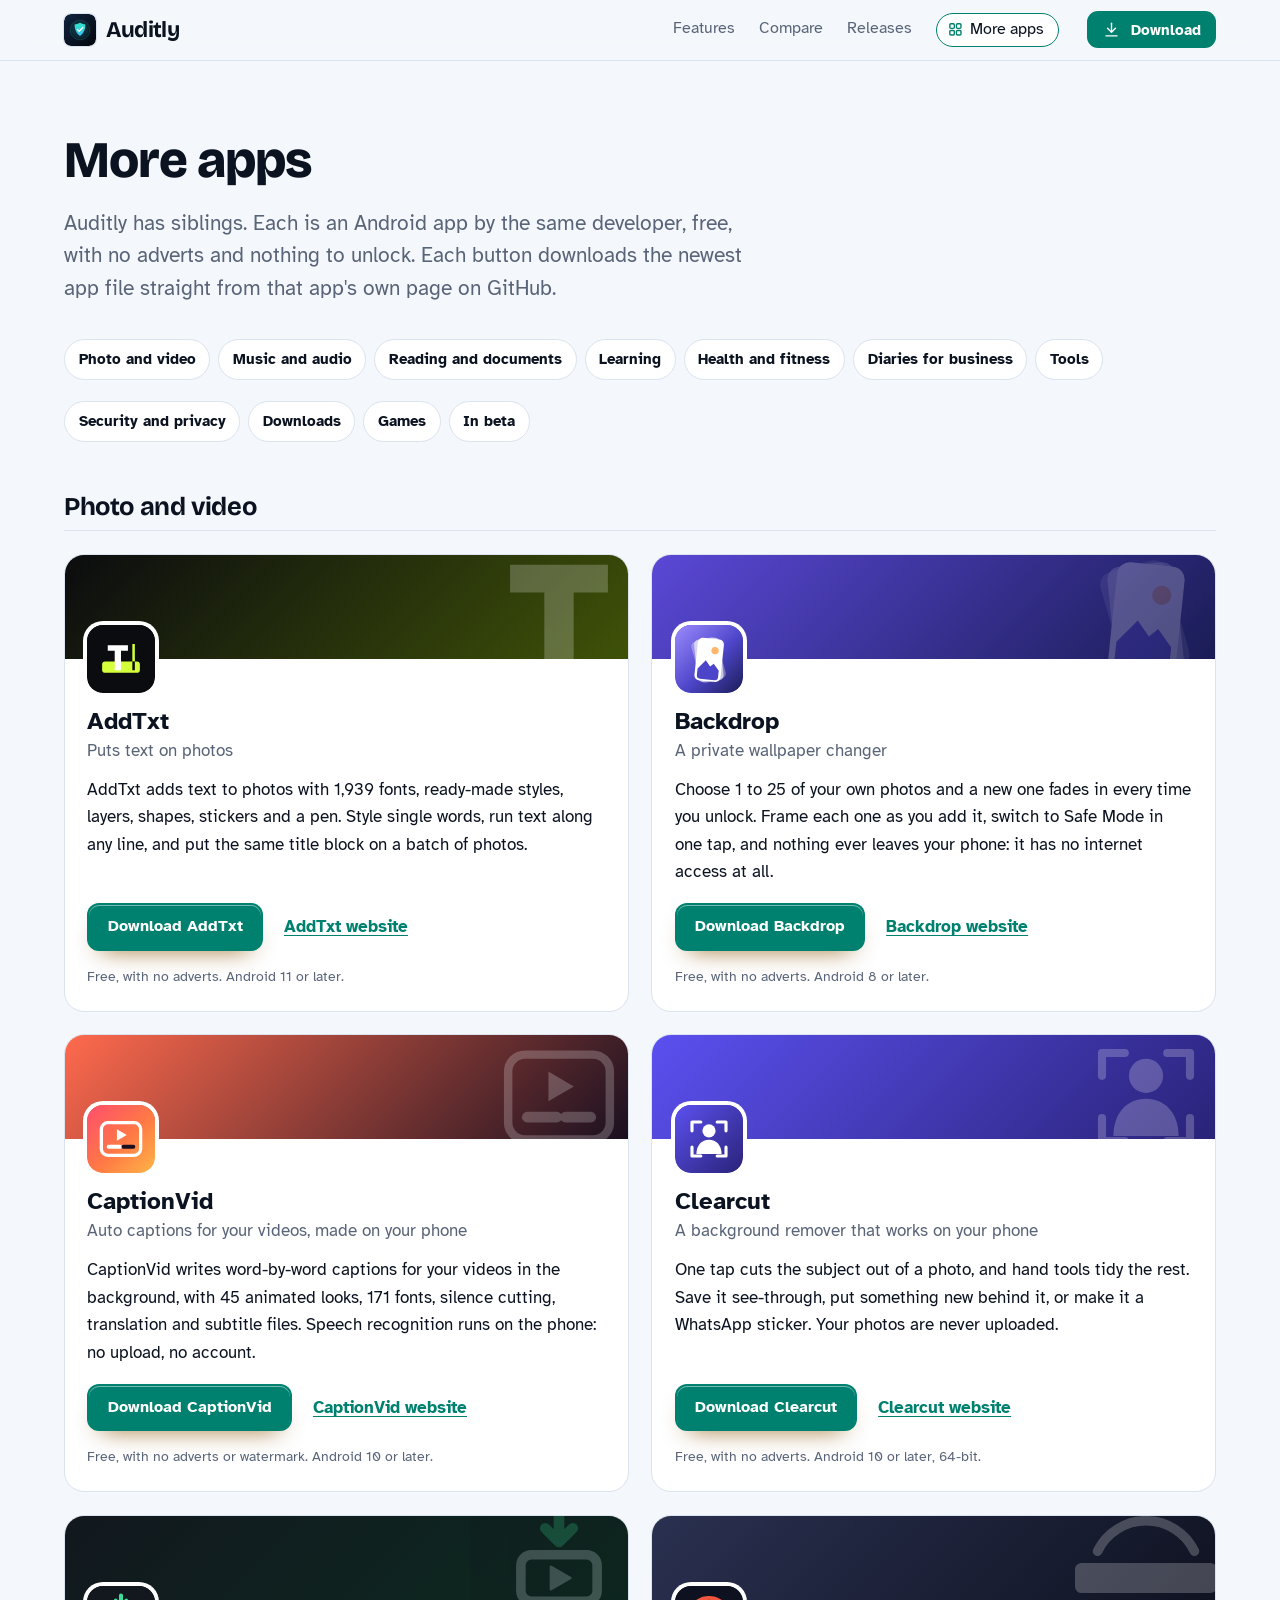
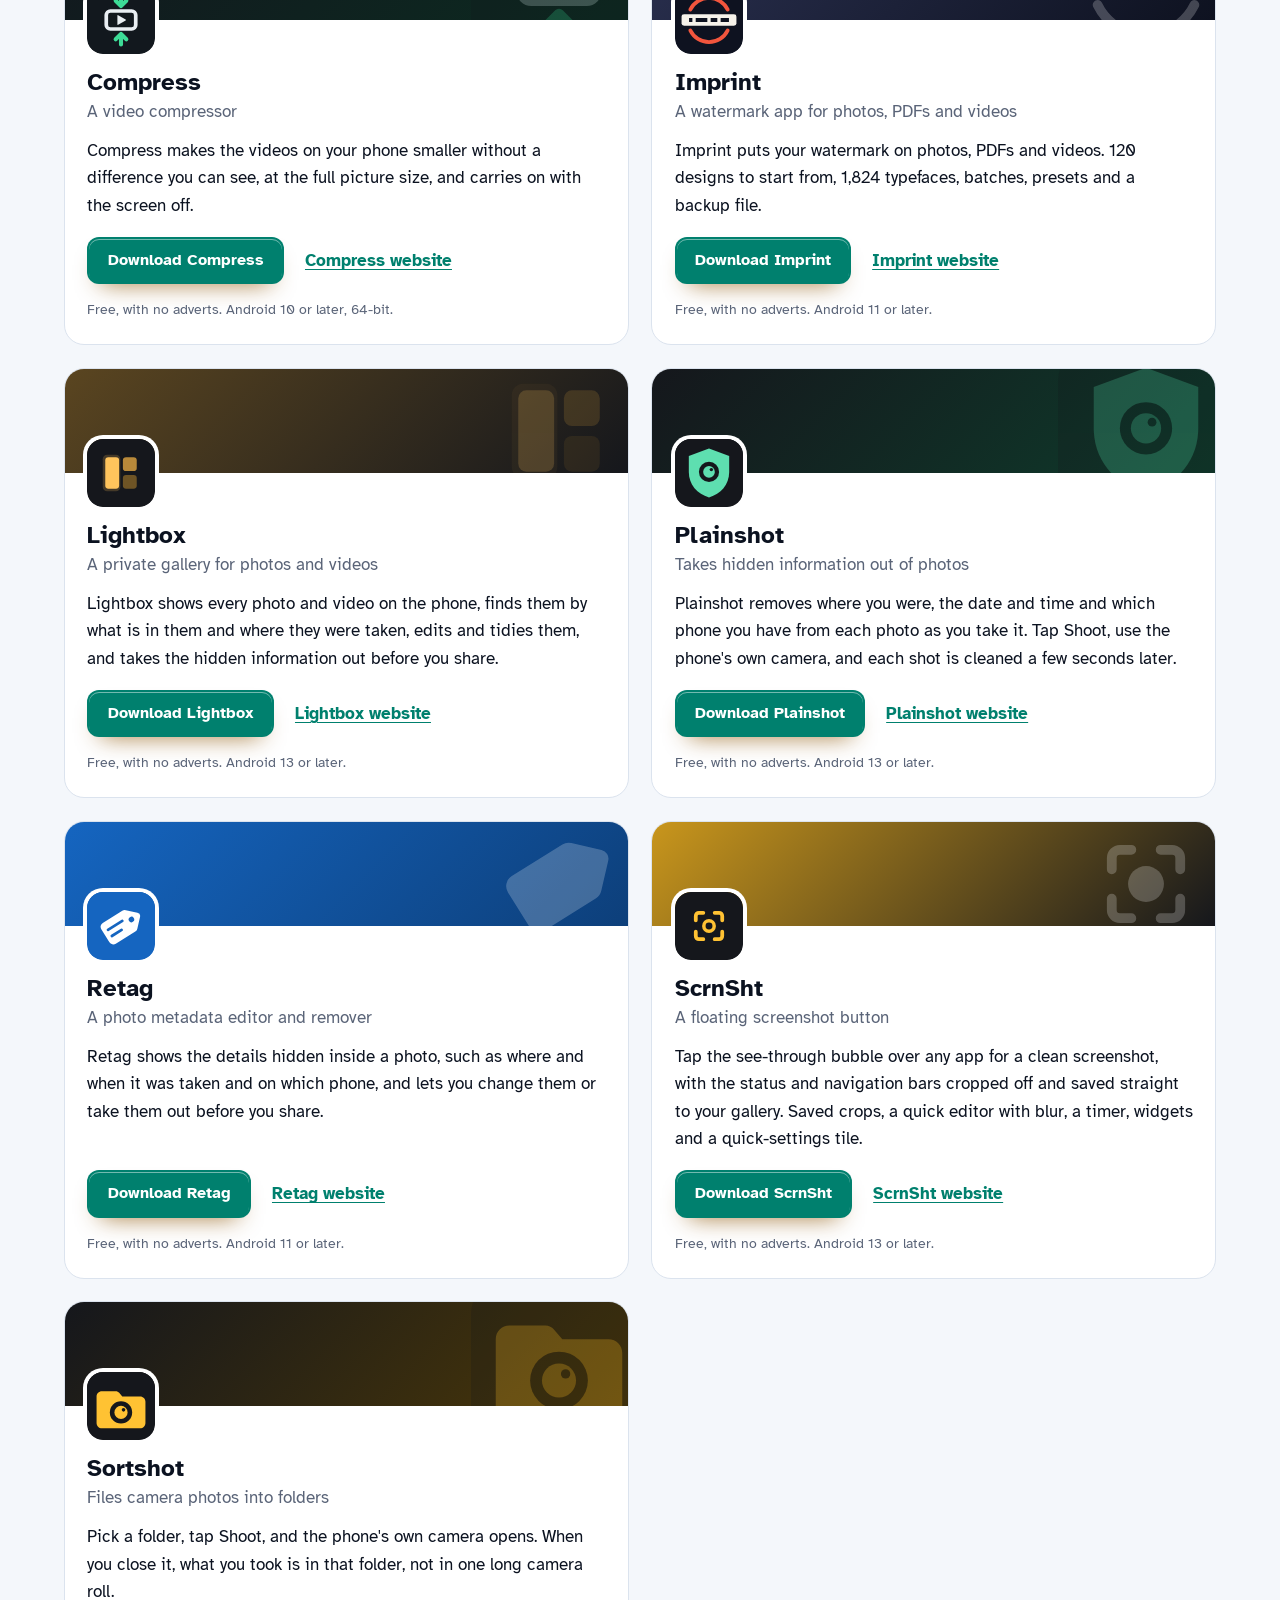
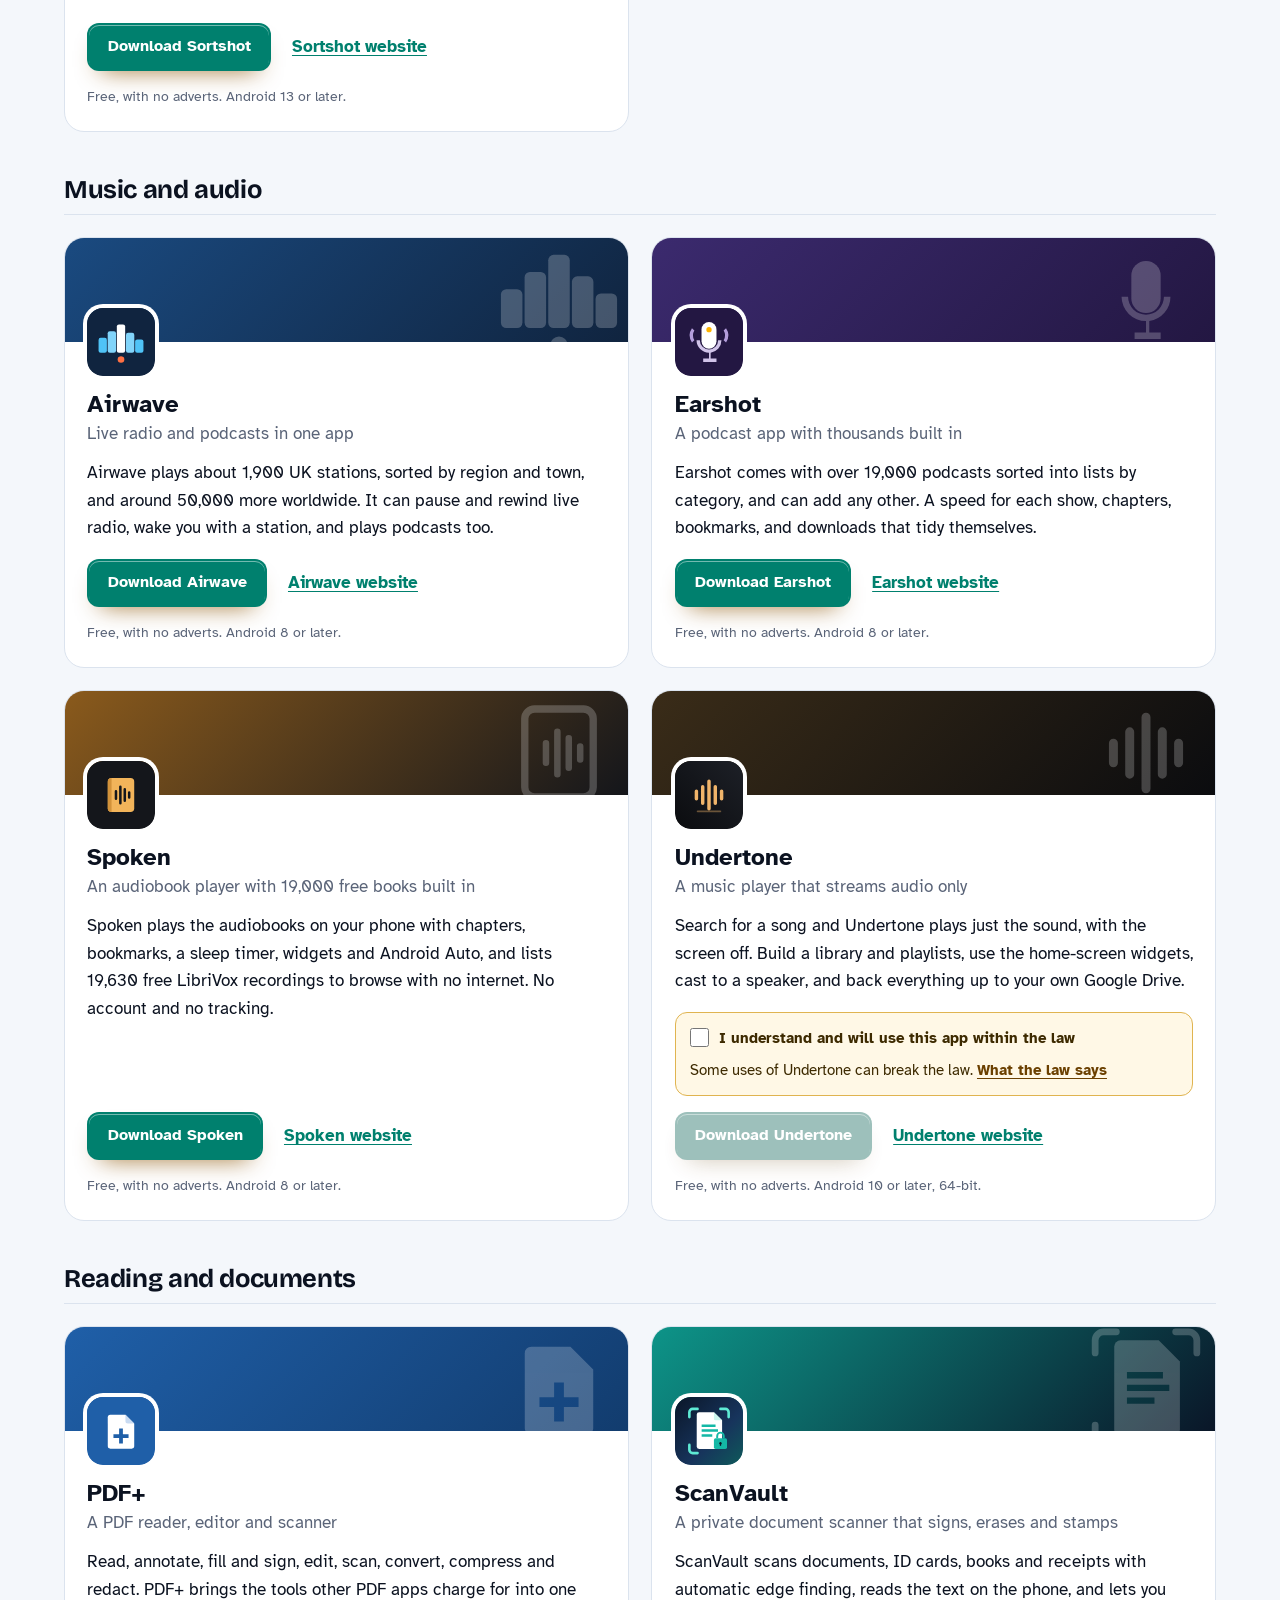
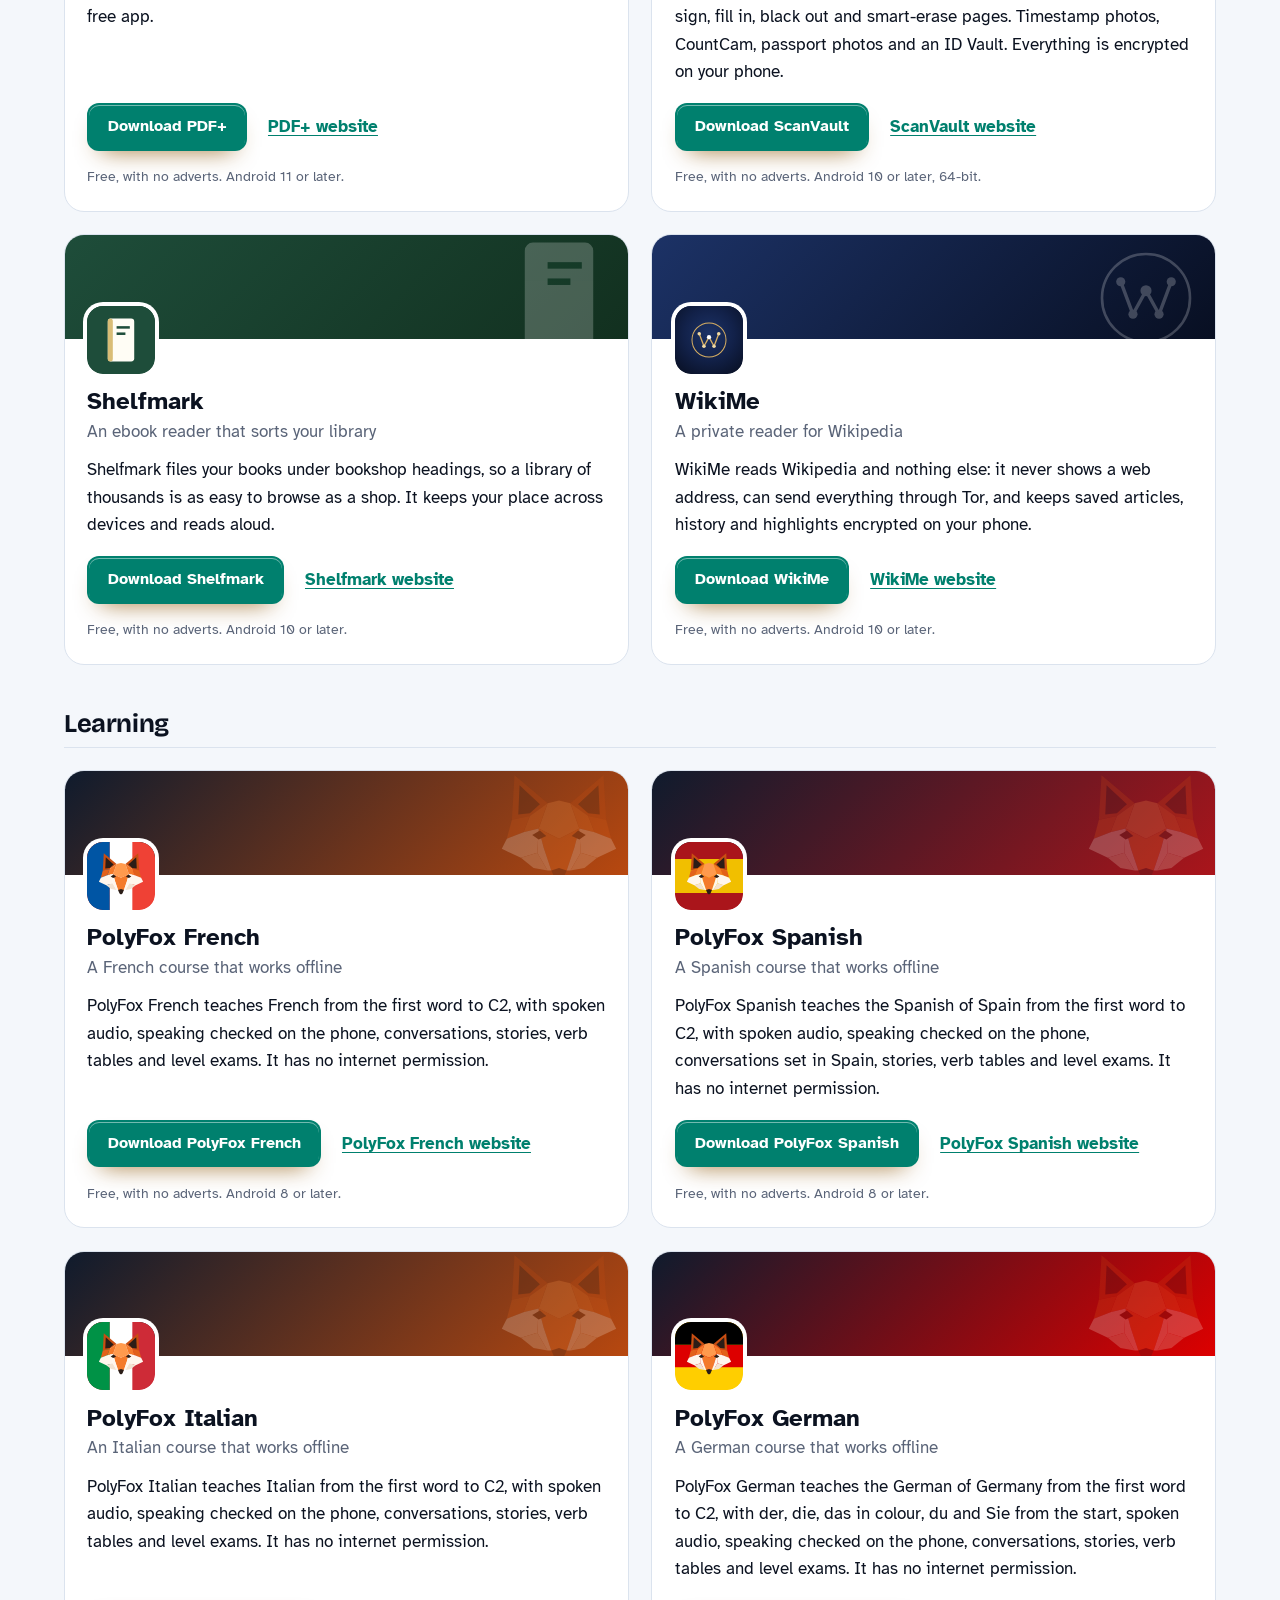
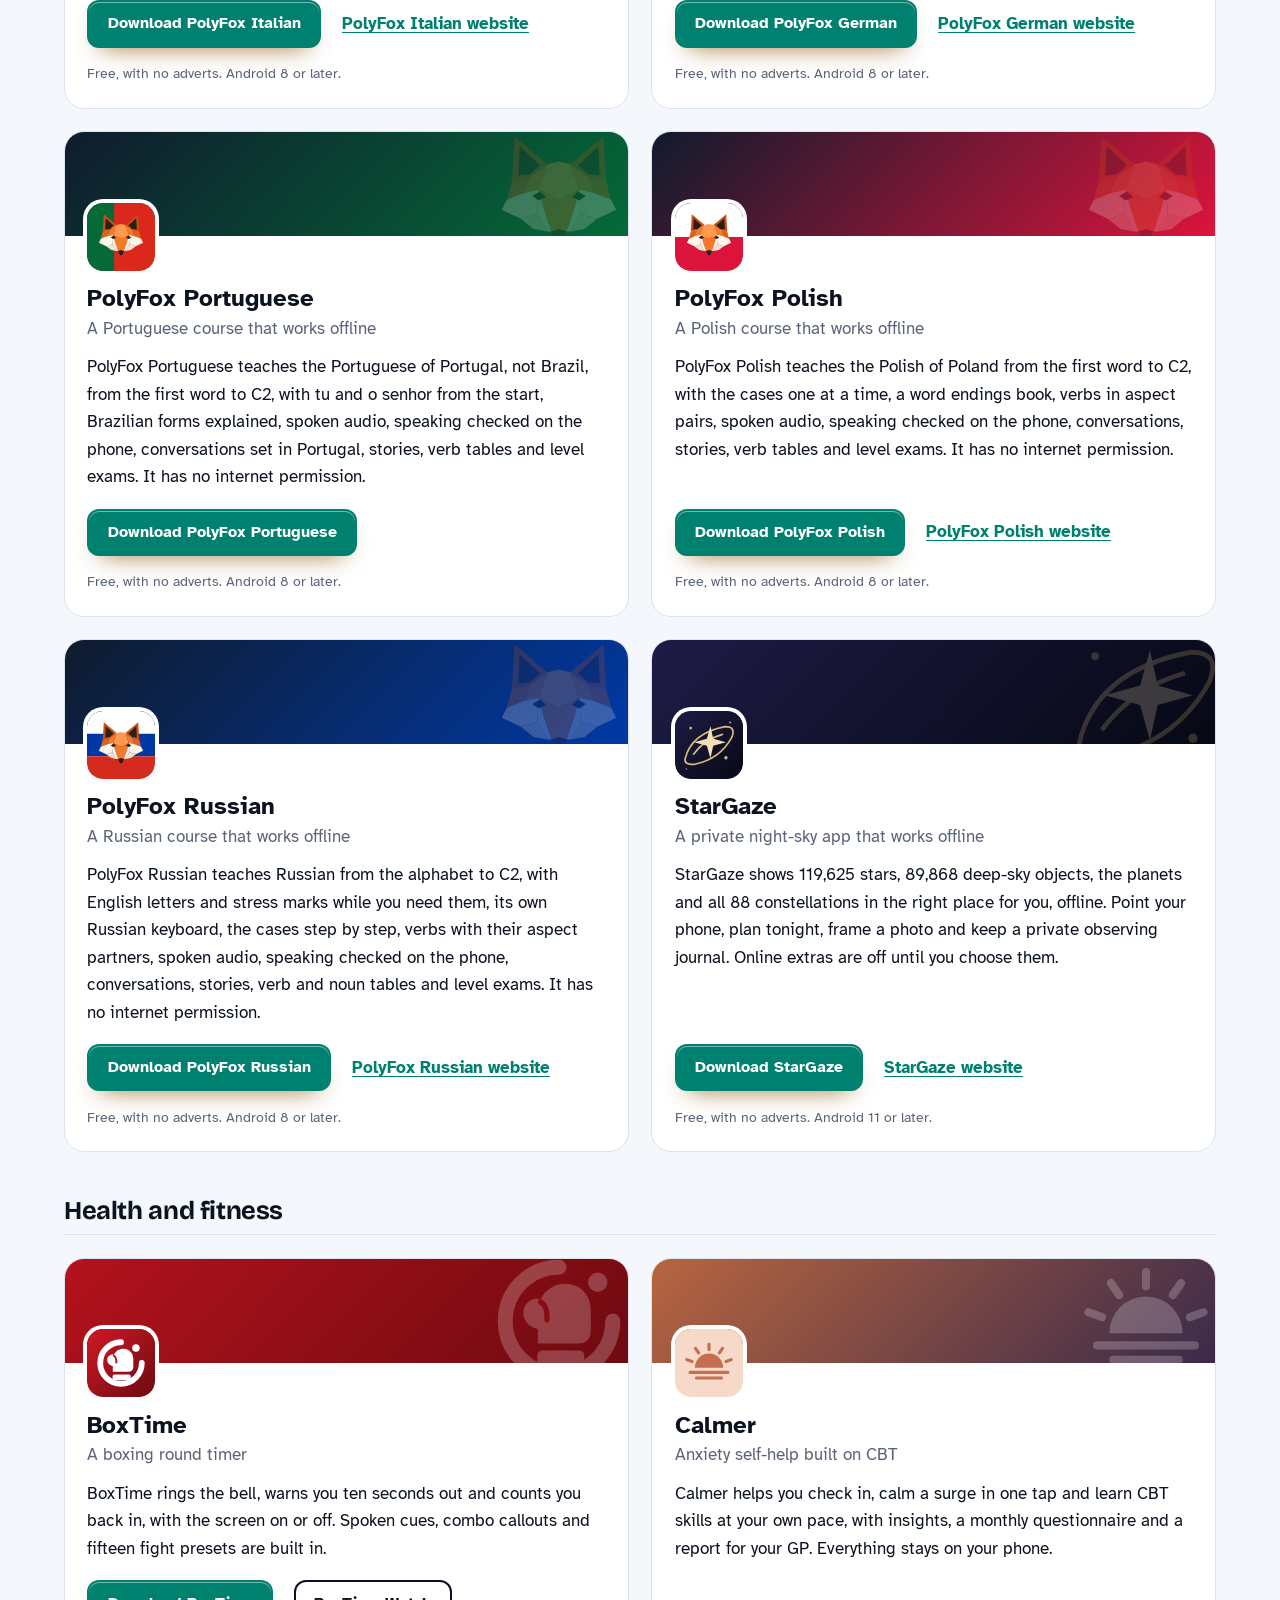
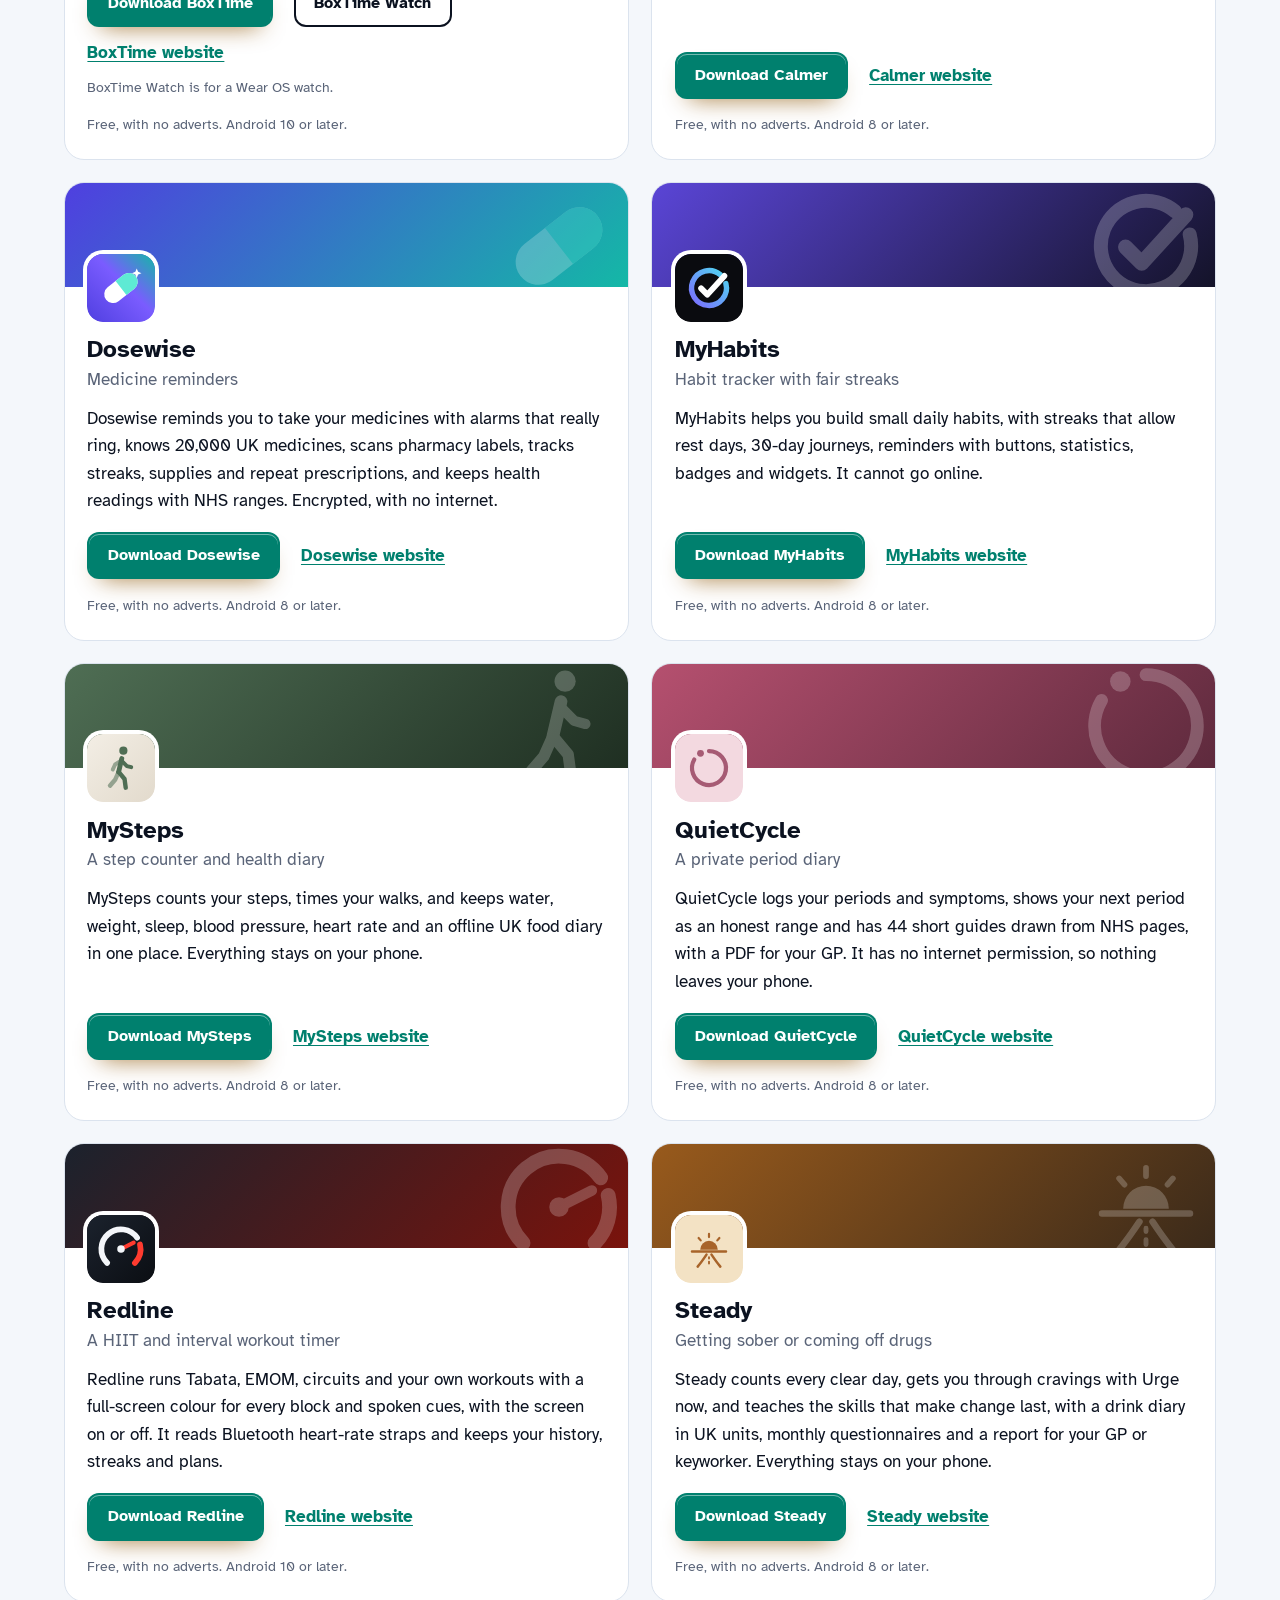
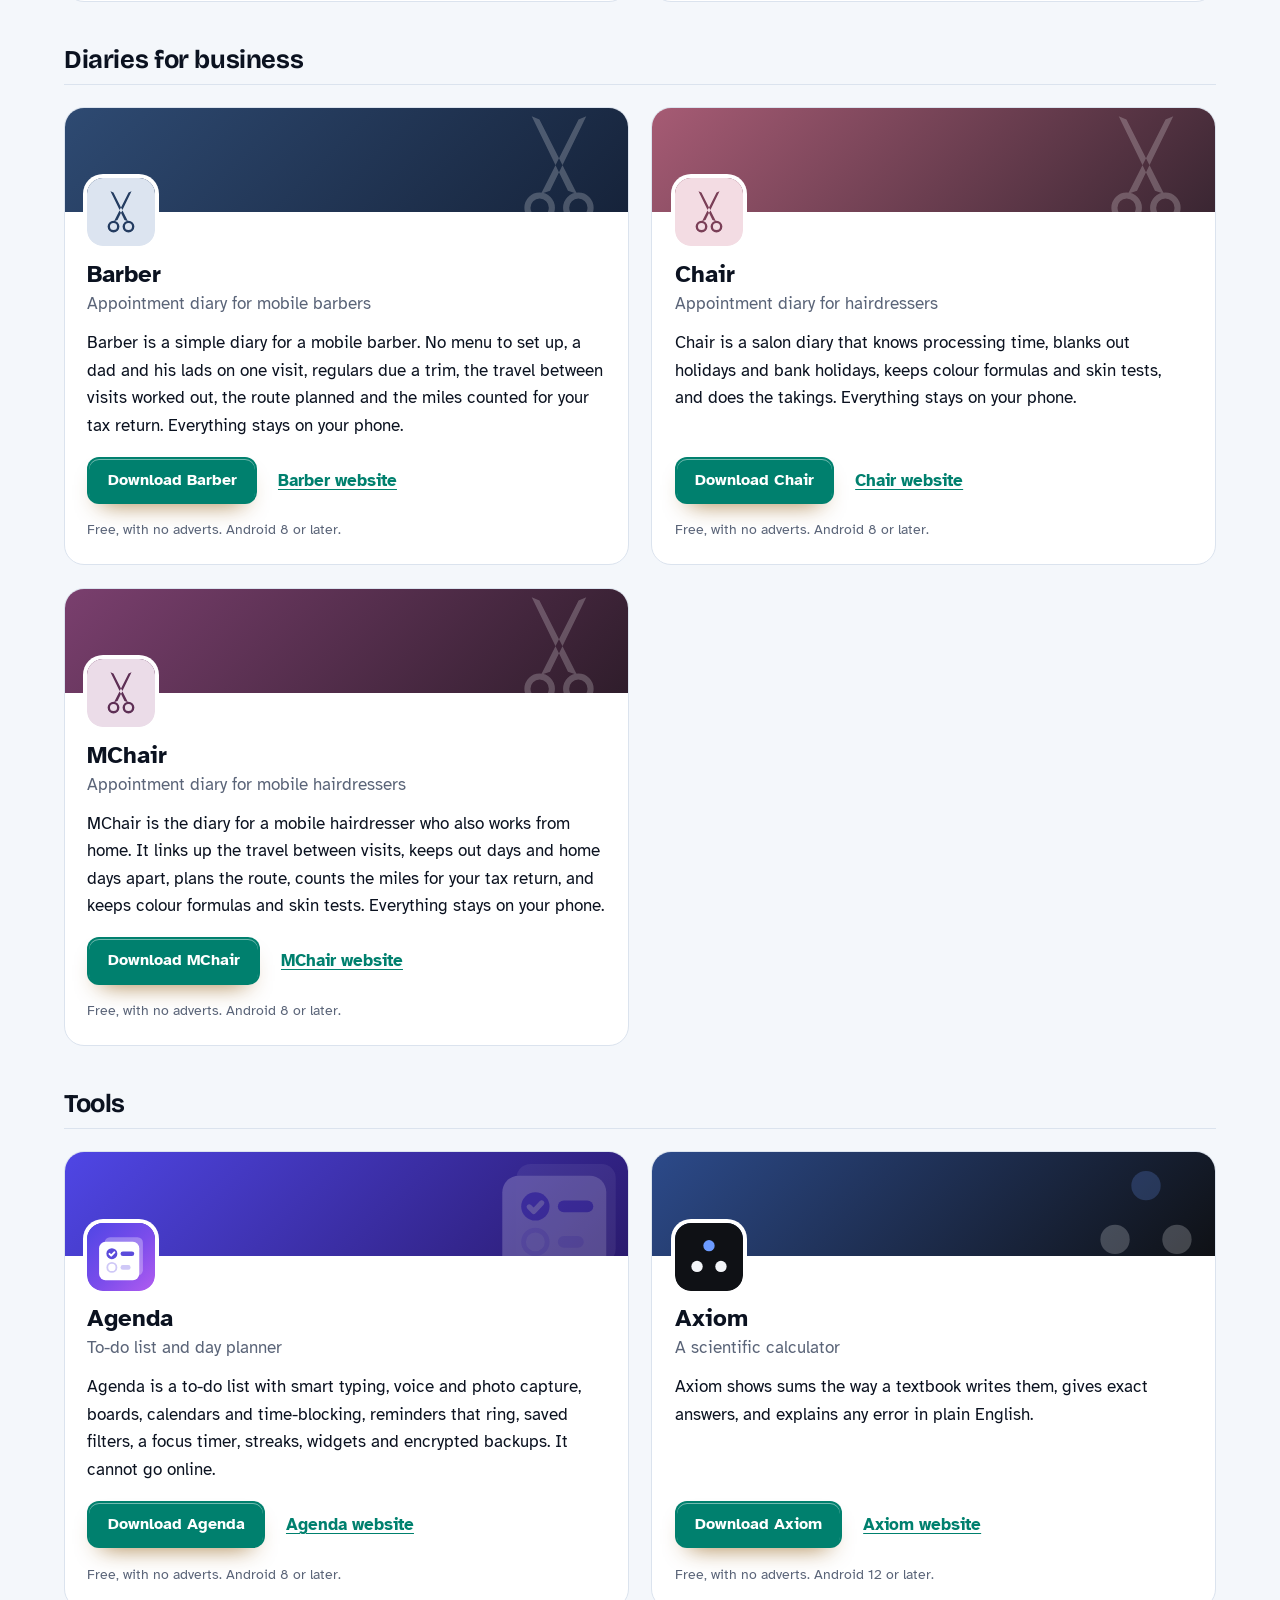
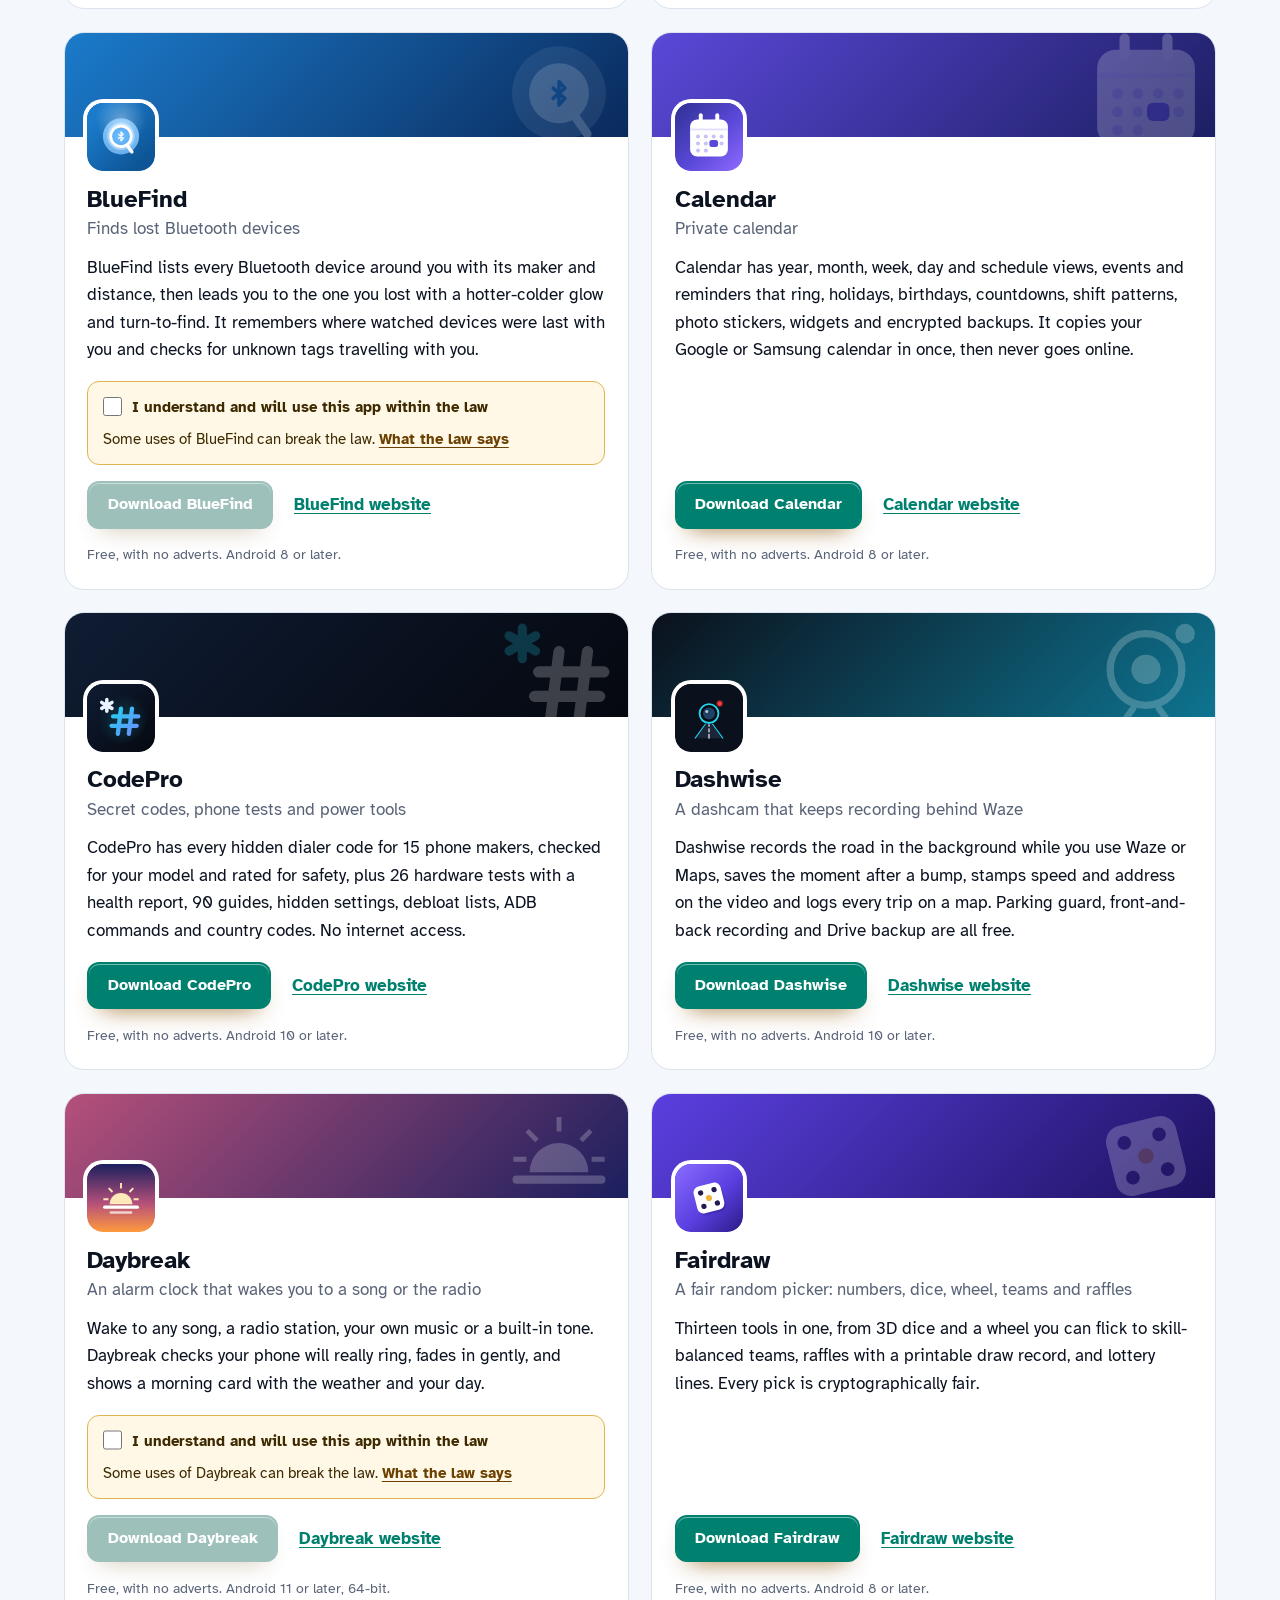
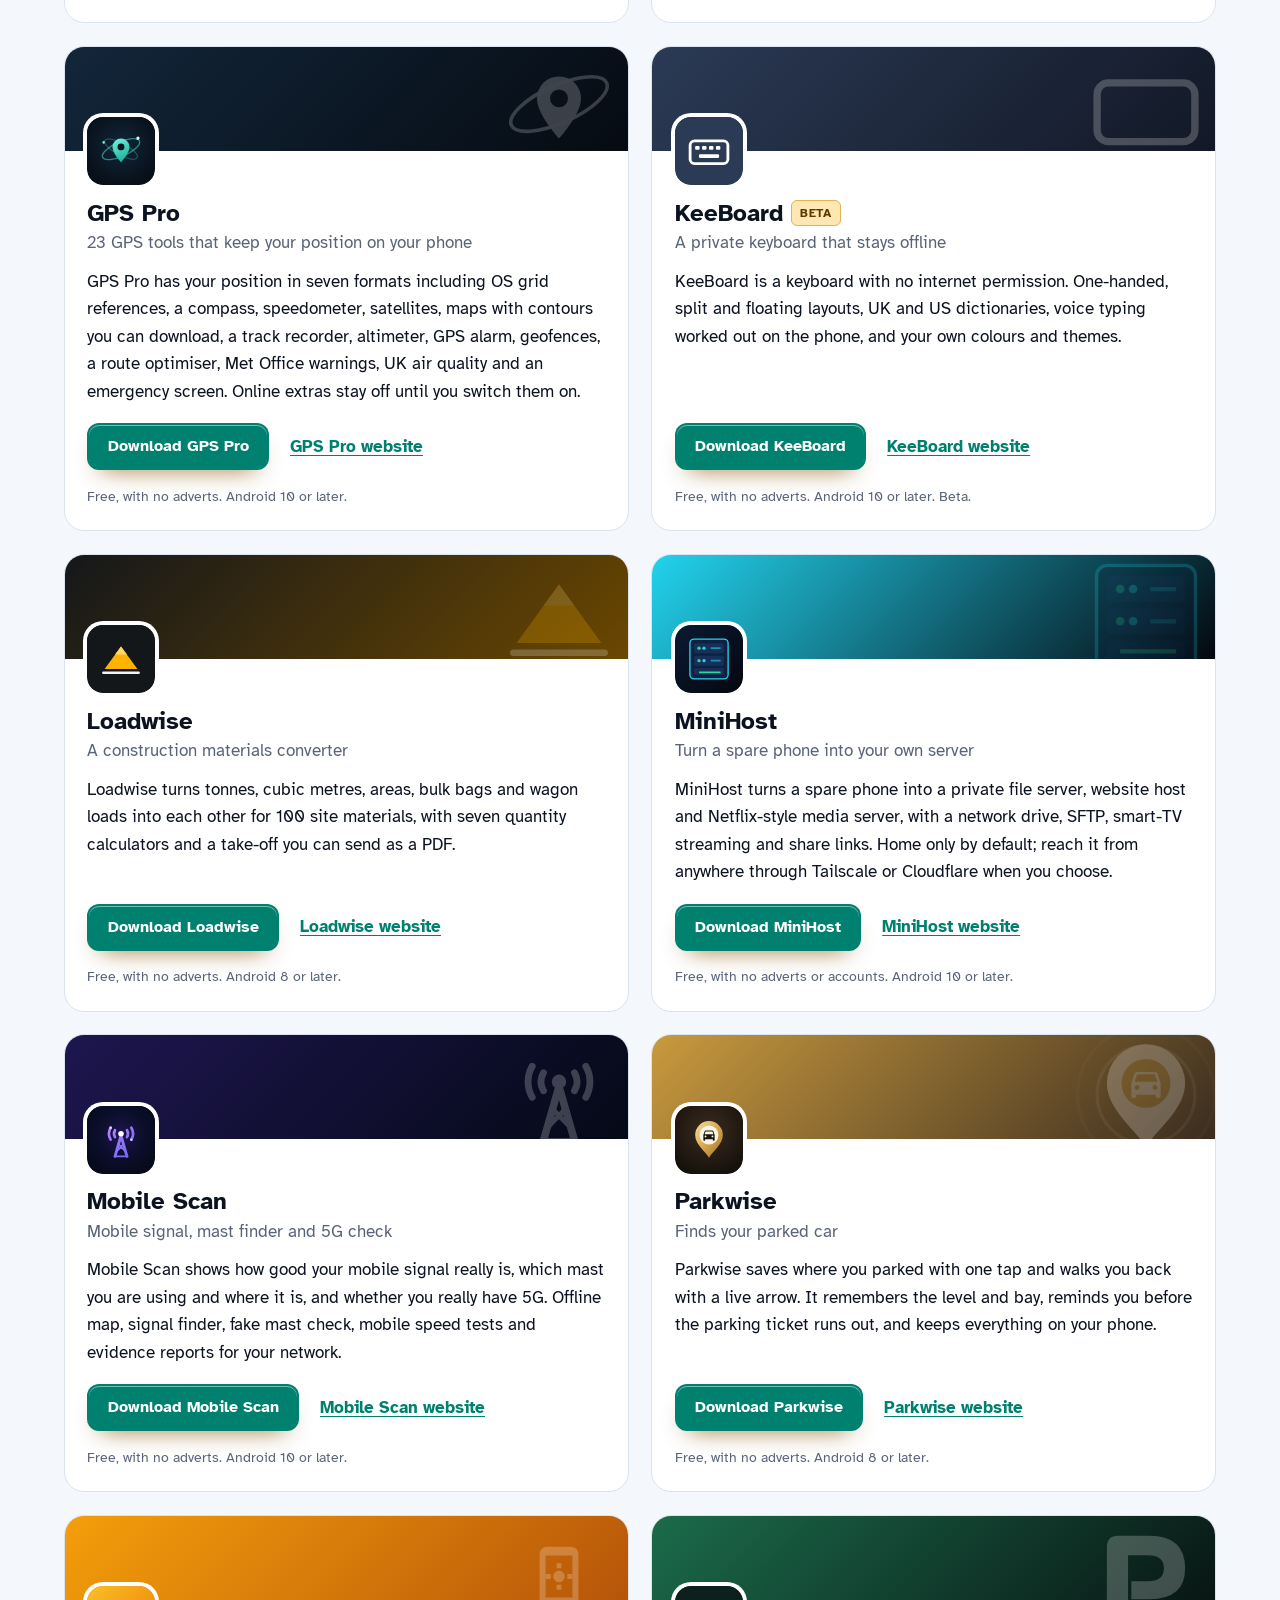
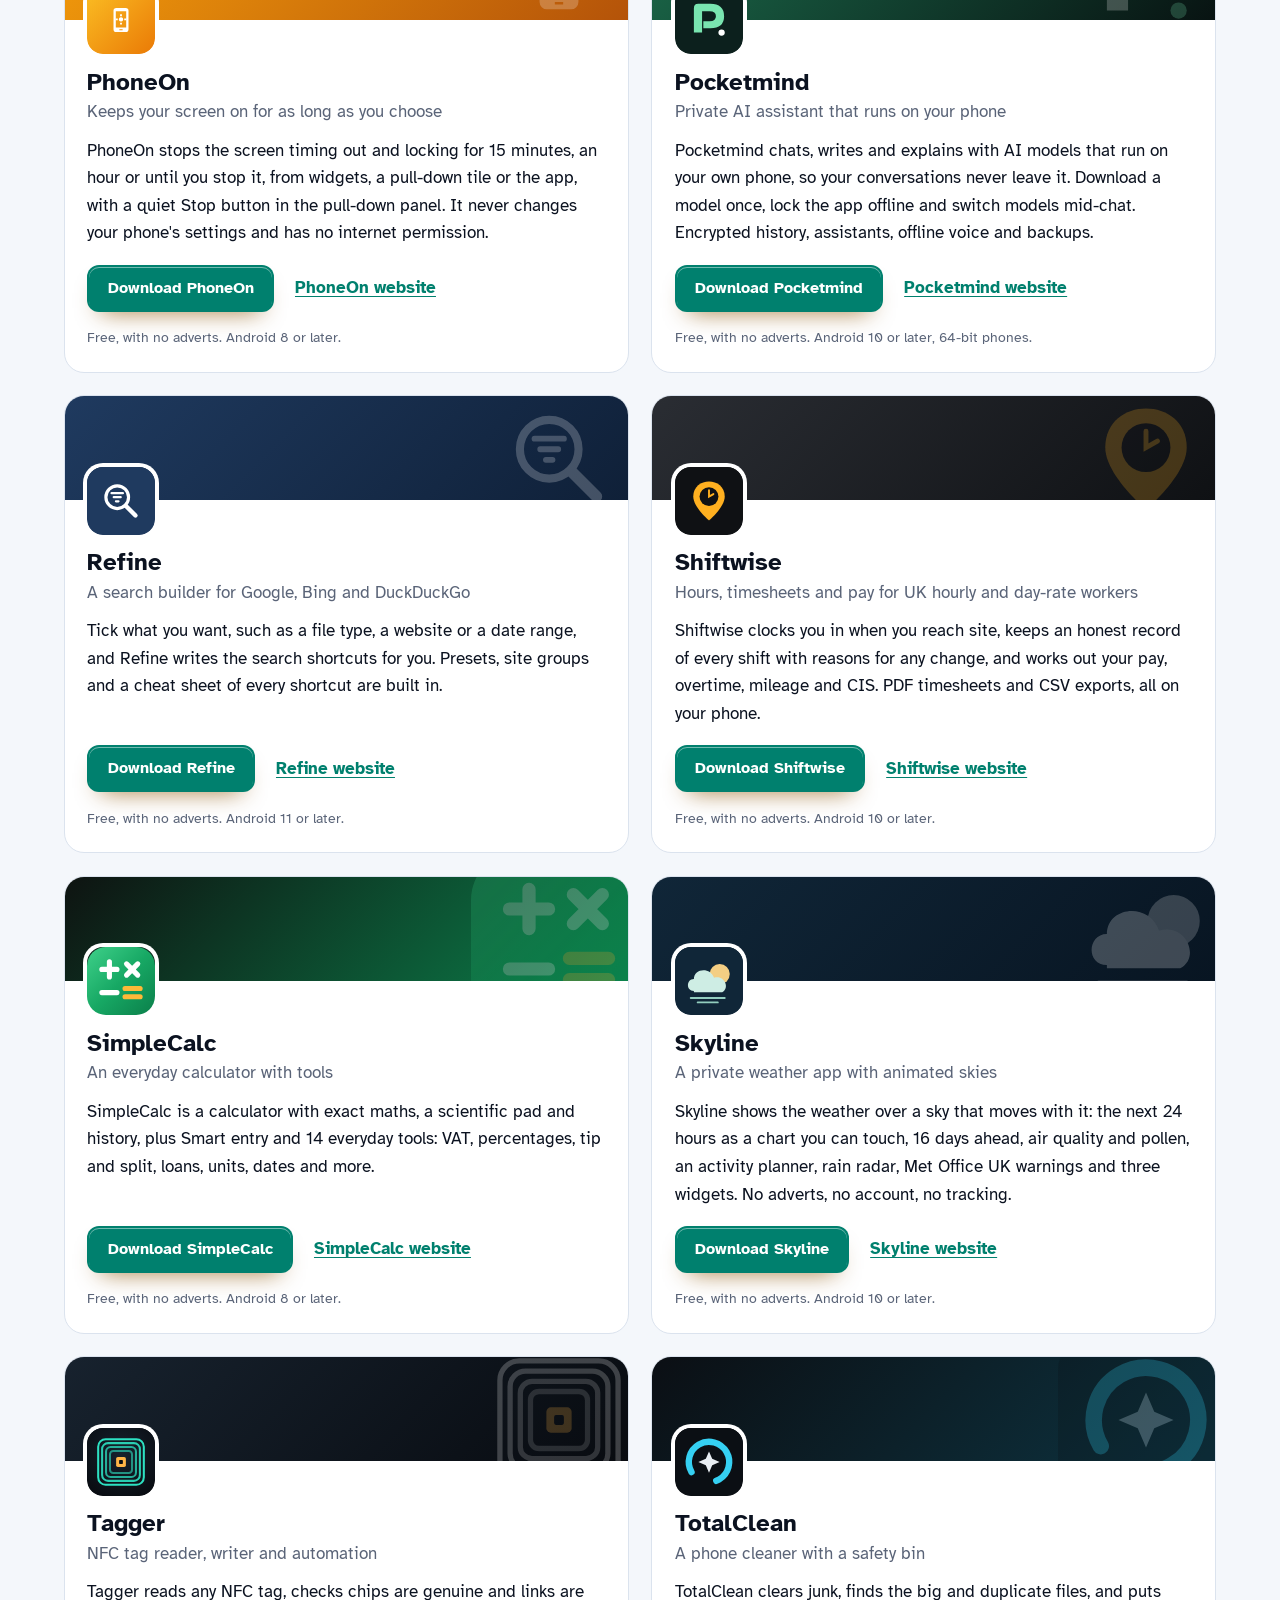
==== more-apps.html @ 8d9be82f "More apps: add MegaGen" ====
<!DOCTYPE html>
<html lang="en-GB">
<head>
<meta charset="utf-8">
<meta name="viewport" content="width=device-width, initial-scale=1">
<title>More free Android apps from the maker of Auditly</title>
<meta name="description" content="All 92 free Android apps from the maker of Auditly, in one list by category, each with its download and a link to its website.">
<meta name="author" content="Jonathan Jackson">
<link rel="canonical" href="https://customgpter.github.io/auditly/more-apps.html">
<meta name="theme-color" content="#f4f7fb" media="(prefers-color-scheme: light)">
<meta name="theme-color" content="#060a13" media="(prefers-color-scheme: dark)">
<meta property="og:type" content="website">
<meta property="og:site_name" content="Auditly">
<meta property="og:title" content="More free Android apps from the maker of Auditly">
<meta property="og:description" content="All 92 free Android apps from the maker of Auditly, in one list by category, each with its download and a link to its website.">
<meta property="og:url" content="https://customgpter.github.io/auditly/more-apps.html">
<meta property="og:image" content="https://customgpter.github.io/auditly/assets/og.png">
<meta property="og:image:width" content="1200">
<meta property="og:image:height" content="630">
<meta property="og:image:alt" content="Auditly&#x27;s home screen: a privacy score of 59, grade D, with sensitive permissions, trackers and the top things to fix">
<meta property="og:locale" content="en_GB">
<meta name="twitter:card" content="summary_large_image">
<link rel="icon" href="./assets/favicon.svg" type="image/svg+xml">
<link rel="apple-touch-icon" href="./assets/apple-touch-icon.png">
<link rel="preload" href="./assets/fonts/bricolage-grotesque-latin.woff2" as="font" type="font/woff2" crossorigin>
<link rel="preload" href="./assets/fonts/atkinson-hyperlegible-latin-400-normal.woff2" as="font" type="font/woff2" crossorigin>
<link rel="stylesheet" href="./assets/site.css?v=1">
<link rel="stylesheet" href="./assets/house.css?v=1">
<script type="application/ld+json">{"@context":"https://schema.org","@type":"ItemList","name":"Apps from the maker of Auditly","url":"https://customgpter.github.io/auditly/more-apps.html","itemListElement":[{"@type":"ListItem","position":1,"name":"AddTxt","url":"https://customgpter.github.io/addtxt/"},{"@type":"ListItem","position":2,"name":"Backdrop","url":"https://customgpter.github.io/backdrop/"},{"@type":"ListItem","position":3,"name":"CaptionVid","url":"https://customgpter.github.io/captionvid/"},{"@type":"ListItem","position":4,"name":"Clearcut","url":"https://customgpter.github.io/clearcut/"},{"@type":"ListItem","position":5,"name":"Compress","url":"https://customgpter.github.io/compress/"},{"@type":"ListItem","position":6,"name":"Imprint","url":"https://customgpter.github.io/imprint/"},{"@type":"ListItem","position":7,"name":"Lightbox","url":"https://customgpter.github.io/lightbox/"},{"@type":"ListItem","position":8,"name":"Plainshot","url":"https://customgpter.github.io/plainshot/"},{"@type":"ListItem","position":9,"name":"Retag","url":"https://customgpter.github.io/retag/"},{"@type":"ListItem","position":10,"name":"ScrnSht","url":"https://customgpter.github.io/scrnsht/"},{"@type":"ListItem","position":11,"name":"Sortshot","url":"https://customgpter.github.io/sortshot/"},{"@type":"ListItem","position":12,"name":"Airwave","url":"https://customgpter.github.io/airwave/"},{"@type":"ListItem","position":13,"name":"Earshot","url":"https://customgpter.github.io/earshot/"},{"@type":"ListItem","position":14,"name":"Spoken","url":"https://customgpter.github.io/spoken/"},{"@type":"ListItem","position":15,"name":"Undertone","url":"https://customgpter.github.io/undertone/"},{"@type":"ListItem","position":16,"name":"PDF+","url":"https://customgpter.github.io/pdfplus/"},{"@type":"ListItem","position":17,"name":"ScanVault","url":"https://customgpter.github.io/scanvault/"},{"@type":"ListItem","position":18,"name":"Shelfmark","url":"https://customgpter.github.io/shelfmark/"},{"@type":"ListItem","position":19,"name":"WikiMe","url":"https://customgpter.github.io/wikime/"},{"@type":"ListItem","position":20,"name":"PolyFox French","url":"https://customgpter.github.io/polyfox/"},{"@type":"ListItem","position":21,"name":"PolyFox German","url":"https://customgpter.github.io/polyfox-german/"},{"@type":"ListItem","position":22,"name":"PolyFox Polish","url":"https://customgpter.github.io/polyfox-polish/"},{"@type":"ListItem","position":23,"name":"PolyFox Russian","url":"https://customgpter.github.io/polyfox-russian/"},{"@type":"ListItem","position":24,"name":"StarGaze","url":"https://customgpter.github.io/stargaze/"},{"@type":"ListItem","position":25,"name":"BoxTime","url":"https://customgpter.github.io/boxtime/"},{"@type":"ListItem","position":26,"name":"Calmer","url":"https://customgpter.github.io/calmer/"},{"@type":"ListItem","position":27,"name":"Dosewise","url":"https://customgpter.github.io/dosewise/"},{"@type":"ListItem","position":28,"name":"MyHabits","url":"https://customgpter.github.io/myhabits/"},{"@type":"ListItem","position":29,"name":"MySteps","url":"https://customgpter.github.io/mysteps/"},{"@type":"ListItem","position":30,"name":"QuietCycle","url":"https://customgpter.github.io/quietcycle/"},{"@type":"ListItem","position":31,"name":"Redline","url":"https://customgpter.github.io/redline/"},{"@type":"ListItem","position":32,"name":"Steady","url":"https://customgpter.github.io/steady/"},{"@type":"ListItem","position":33,"name":"Barber","url":"https://customgpter.github.io/barber/"},{"@type":"ListItem","position":34,"name":"Chair","url":"https://customgpter.github.io/chair/"},{"@type":"ListItem","position":35,"name":"MChair","url":"https://customgpter.github.io/mchair/"},{"@type":"ListItem","position":36,"name":"Agenda","url":"https://customgpter.github.io/agenda/"},{"@type":"ListItem","position":37,"name":"Axiom","url":"https://customgpter.github.io/axiom/"},{"@type":"ListItem","position":38,"name":"BlueFind","url":"https://customgpter.github.io/bluefind/"},{"@type":"ListItem","position":39,"name":"Calendar","url":"https://customgpter.github.io/calendar/"},{"@type":"ListItem","position":40,"name":"CodePro","url":"https://customgpter.github.io/codepro/"},{"@type":"ListItem","position":41,"name":"Dashwise","url":"https://customgpter.github.io/dashwise/"},{"@type":"ListItem","position":42,"name":"Daybreak","url":"https://customgpter.github.io/daybreak/"},{"@type":"ListItem","position":43,"name":"Fairdraw","url":"https://customgpter.github.io/fairdraw/"},{"@type":"ListItem","position":44,"name":"GPS Pro","url":"https://customgpter.github.io/gpspro/"},{"@type":"ListItem","position":45,"name":"KeeBoard","url":"https://customgpter.github.io/keeboard/"},{"@type":"ListItem","position":46,"name":"Loadwise","url":"https://customgpter.github.io/loadwise/"},{"@type":"ListItem","position":47,"name":"MiniHost","url":"https://customgpter.github.io/minihost/"},{"@type":"ListItem","position":48,"name":"Mobile Scan","url":"https://customgpter.github.io/mobilescan/"},{"@type":"ListItem","position":49,"name":"Parkwise","url":"https://customgpter.github.io/parkwise/"},{"@type":"ListItem","position":50,"name":"Pocketmind","url":"https://customgpter.github.io/pocketmind/"},{"@type":"ListItem","position":51,"name":"Refine","url":"https://customgpter.github.io/refine/"},{"@type":"ListItem","position":52,"name":"Shiftwise","url":"https://customgpter.github.io/shiftwise/"},{"@type":"ListItem","position":53,"name":"SimpleCalc","url":"https://customgpter.github.io/simplecalc/"},{"@type":"ListItem","position":54,"name":"Skyline","url":"https://customgpter.github.io/skyline/"},{"@type":"ListItem","position":55,"name":"Tagger","url":"https://customgpter.github.io/tagger/"},{"@type":"ListItem","position":56,"name":"TotalClean","url":"https://customgpter.github.io/totalclean/"},{"@type":"ListItem","position":57,"name":"TVLink","url":"https://customgpter.github.io/tvlink/"},{"@type":"ListItem","position":58,"name":"Unbox","url":"https://customgpter.github.io/unbox/"},{"@type":"ListItem","position":59,"name":"WhatsKeep","url":"https://customgpter.github.io/whatskeep/"},{"@type":"ListItem","position":60,"name":"WiFi Scan","url":"https://customgpter.github.io/wifiscan/"},{"@type":"ListItem","position":61,"name":"Auditly","url":"https://customgpter.github.io/auditly/"},{"@type":"ListItem","position":62,"name":"Backchannel","url":"https://customgpter.github.io/backchannel/"},{"@type":"ListItem","position":63,"name":"ENotes","url":"https://customgpter.github.io/enotes/"},{"@type":"ListItem","position":64,"name":"FindMe","url":"https://customgpter.github.io/findme/"},{"@type":"ListItem","position":65,"name":"iLock","url":"https://customgpter.github.io/ilock/"},{"@type":"ListItem","position":66,"name":"ImSafe","url":"https://customgpter.github.io/imsafe/"},{"@type":"ListItem","position":67,"name":"IShred","url":"https://customgpter.github.io/ishred/"},{"@type":"ListItem","position":68,"name":"LockBox","url":"https://customgpter.github.io/lockbox/"},{"@type":"ListItem","position":69,"name":"PassVault","url":"https://customgpter.github.io/passvault/"},{"@type":"ListItem","position":70,"name":"SpyFind","url":"https://customgpter.github.io/spyfind/"},{"@type":"ListItem","position":71,"name":"TextWipe","url":"https://customgpter.github.io/textwipe/"},{"@type":"ListItem","position":72,"name":"Tracewire","url":"https://customgpter.github.io/tracewire/"},{"@type":"ListItem","position":73,"name":"Vigil","url":"https://customgpter.github.io/vigil/"},{"@type":"ListItem","position":74,"name":"Grab","url":"https://customgpter.github.io/grab/"},{"@type":"ListItem","position":75,"name":"Swarm","url":"https://customgpter.github.io/swarm/"},{"@type":"ListItem","position":76,"name":"Plane Games","url":"https://customgpter.github.io/plane-games/"},{"@type":"ListItem","position":77,"name":"Ninefold","url":"https://customgpter.github.io/ninefold/"},{"@type":"ListItem","position":78,"name":"Cubewise","url":"https://customgpter.github.io/cubewise/"},{"@type":"ListItem","position":79,"name":"Tilewise","url":"https://customgpter.github.io/tilewise/"},{"@type":"ListItem","position":80,"name":"Letterwise","url":"https://customgpter.github.io/letterwise/"},{"@type":"ListItem","position":81,"name":"Kingside","url":"https://customgpter.github.io/kingside/"},{"@type":"ListItem","position":82,"name":"Deckhand","url":"https://customgpter.github.io/deckhand/"},{"@type":"ListItem","position":83,"name":"SNESForge","url":"https://customgpter.github.io/snesforge/"},{"@type":"ListItem","position":84,"name":"Fame Boy","url":"https://customgpter.github.io/fameboy/"},{"@type":"ListItem","position":85,"name":"PSPPro","url":"https://customgpter.github.io/psppro/"},{"@type":"ListItem","position":86,"name":"MegaGen","url":"https://customgpter.github.io/megagen/"},{"@type":"ListItem","position":87,"name":"QVR","url":"https://customgpter.github.io/qvr/"},{"@type":"ListItem","position":88,"name":"QVR Watch","url":"https://customgpter.github.io/qvr-watch/"},{"@type":"ListItem","position":89,"name":"QVRLite","url":"https://customgpter.github.io/qvrlite/"},{"@type":"ListItem","position":90,"name":"Onionz","url":"https://customgpter.github.io/onionz/"},{"@type":"ListItem","position":91,"name":"OnionzWeb","url":"https://customgpter.github.io/onionzweb/"}]}</script>
<link rel="stylesheet" href="./assets/apps-list.css?v=1">
<script src="./assets/apps-list.js?v=1" defer></script>
</head>
<body>
<a class="skip" href="#main">Skip to content</a>
<header class="masthead">
<div class="wrap">
<a class="brand" href="./" aria-label="Auditly home"><svg viewBox="0 0 108 108" aria-hidden="true"><defs><linearGradient id="aubg" x1="0" y1="0" x2="1" y2="1"><stop offset="0" stop-color="#10233F"/><stop offset="1" stop-color="#04070E"/></linearGradient><radialGradient id="augl" cx="50%" cy="50%" r="50%"><stop offset="0" stop-color="#2EE6C5" stop-opacity=".22"/><stop offset="1" stop-color="#2EE6C5" stop-opacity="0"/></radialGradient><linearGradient id="aush" x1="0" y1="0" x2="0" y2="1"><stop offset="0" stop-color="#2EE6C5"/><stop offset="1" stop-color="#38BDF8"/></linearGradient></defs><rect width="108" height="108" rx="24" fill="url(#aubg)"/><circle cx="54" cy="54" r="40" fill="url(#augl)"/><circle cx="54" cy="54" r="33" fill="none" stroke="#2EE6C5" stroke-opacity=".35" stroke-width="1.4"/><circle cx="54" cy="54" r="25" fill="none" stroke="#2EE6C5" stroke-opacity=".18" stroke-width="1.2"/><g transform="translate(54 52) scale(1.2) translate(-54 -51.5)"><path d="M54 33C59.5 36 65 37.4 69 37.4C69.4 52.5 63.4 62.5 54 70C44.6 62.5 38.6 52.5 39 37.4C43 37.4 48.5 36 54 33Z" fill="url(#aush)"/><path d="M46.5 51.5L51.8 56.8L62 46" fill="none" stroke="#fff" stroke-width="3.6" stroke-linecap="round" stroke-linejoin="round"/></g></svg><span>Auditly</span></a>
<nav aria-label="Main"><ul><li><a href="./#features">Features</a></li><li><a href="./compare.html">Compare</a></li><li><a href="./releases.html">Releases</a></li><li><a class="more-apps" href="./more-apps.html" aria-current="page"><svg class="ico" viewBox="0 0 24 24" aria-hidden="true"><rect x="4" y="4" width="6.5" height="6.5" rx="1.6"/><rect x="13.5" y="4" width="6.5" height="6.5" rx="1.6"/><rect x="4" y="13.5" width="6.5" height="6.5" rx="1.6"/><rect x="13.5" y="13.5" width="6.5" height="6.5" rx="1.6"/></svg>More apps</a></li></ul></nav>
<a class="button small" href="https://github.com/CustomGPTer/auditly/releases/latest/download/Auditly.apk"><svg class="ico" viewBox="0 0 24 24" aria-hidden="true"><path d="M12 4v11"/><path d="M7 10.5l5 5 5-5"/><path d="M5 20h14"/></svg>Download</a>
</div>
</header>
<main id="main" class="doc">
<div class="wrap">
<div class="measure">
<h1>More apps</h1>
<p class="lede">Auditly has siblings. Each is an Android app by the same developer, free, with no adverts and nothing to unlock. Each button downloads the newest app file straight from that app's own page on GitHub.</p>
</div>
<!-- apps:start -->
<nav class="mapps-jump" aria-label="App groups"><ul><li><a href="#apps-photo">Photo and video</a></li><li><a href="#apps-audio">Music and audio</a></li><li><a href="#apps-reading">Reading and documents</a></li><li><a href="#apps-learning">Learning</a></li><li><a href="#apps-health">Health and fitness</a></li><li><a href="#apps-diaries">Diaries for business</a></li><li><a href="#apps-tools">Tools</a></li><li><a href="#apps-security">Security and privacy</a></li><li><a href="#apps-downloads">Downloads</a></li><li><a href="#apps-games">Games</a></li><li><a href="#apps-testing">In beta</a></li></ul></nav>
<div class="mapps-group" role="group" aria-labelledby="apps-photo"><h2 class="mapps-cat" id="apps-photo">Photo and video</h2>
<ul class="mapps"><li class="mapp" style="--b:#0b0c0f;--b2:#3f5208"><div class="mapp-cover" aria-hidden="true"><svg viewBox="0 0 108 108"><path fill="#fff" d="M24 22h60v17H63v49H45V39H24z"/></svg></div><div class="mapp-body"><svg class="mapp-icon" viewBox="0 0 108 108" aria-hidden="true"><rect width="108" height="108" rx="24" fill="#0b0c0f"/><path fill="#d4ff3a" d="M29 58h50a5 5 0 0 1 5 5v8a5 5 0 0 1-5 5H29a5 5 0 0 1-5-5v-8a5 5 0 0 1 5-5z"/><path fill="#fff" d="M33 32h32v9H54v31H44V41H33z"/><path fill="#d4ff3a" d="M72 30h4v28h-4z"/><path fill="#0b0c0f" d="M72 58h4v14h-4z"/></svg><h3>AddTxt</h3><p class="mapp-kind">Puts text on photos</p><p class="mapp-say">AddTxt adds text to photos with 1,939 fonts, ready-made styles, layers, shapes, stickers and a pen. Style single words, run text along any line, and put the same title block on a batch of photos.</p><p class="mapp-go"><a class="button" href="https://github.com/CustomGPTer/addtxt/releases/latest/download/AddTxt.apk">Download AddTxt</a><a class="mapp-site" href="https://customgpter.github.io/addtxt/">AddTxt website</a></p><p class="mapp-needs">Free, with no adverts. Android 11 or later.</p></div></li>
<li class="mapp" style="--b:#5a48d6;--b2:#1a1c55"><div class="mapp-cover" aria-hidden="true"><svg viewBox="0 0 108 108"><g transform="translate(54 58) scale(1.3) translate(-54 -58)"><rect x="38" y="30" width="32" height="52" rx="6" fill="#fff" fill-opacity=".3" transform="rotate(-16 54 58)"/><rect x="38" y="30" width="32" height="52" rx="6" fill="#fff" fill-opacity=".6" transform="rotate(-6 54 58)"/><g transform="rotate(6 54 58)"><rect x="38" y="30" width="32" height="52" rx="6" fill="#fff"/><path d="M41 68l9-11 6 7 4-4 7 8v8a4 4 0 0 1-4 4H45a4 4 0 0 1-4-4z" fill="#4d45c9"/><circle cx="60" cy="44" r="4.5" fill="#FFB86B"/></g></g></svg></div><div class="mapp-body"><svg class="mapp-icon" viewBox="0 0 108 108" aria-hidden="true"><defs><linearGradient id="i-backdrop-mapp-cc" x1="0" y1="0" x2="1" y2="1"><stop offset="0" stop-color="#9c8bff"/><stop offset=".55" stop-color="#4d45c9"/><stop offset="1" stop-color="#1a1c55"/></linearGradient></defs><rect width="108" height="108" rx="24" fill="url(#i-backdrop-mapp-cc)"/><g transform="translate(54 58) scale(1.3) translate(-54 -58)"><rect x="38" y="30" width="32" height="52" rx="6" fill="#fff" fill-opacity=".3" transform="rotate(-16 54 58)"/><rect x="38" y="30" width="32" height="52" rx="6" fill="#fff" fill-opacity=".6" transform="rotate(-6 54 58)"/><g transform="rotate(6 54 58)"><rect x="38" y="30" width="32" height="52" rx="6" fill="#fff"/><path d="M41 68l9-11 6 7 4-4 7 8v8a4 4 0 0 1-4 4H45a4 4 0 0 1-4-4z" fill="#4d45c9"/><circle cx="60" cy="44" r="4.5" fill="#FFB86B"/></g></g></svg><h3>Backdrop</h3><p class="mapp-kind">A private wallpaper changer</p><p class="mapp-say">Choose 1 to 25 of your own photos and a new one fades in every time you unlock. Frame each one as you add it, switch to Safe Mode in one tap, and nothing ever leaves your phone: it has no internet access at all.</p><p class="mapp-go"><a class="button" href="https://github.com/CustomGPTer/backdrop/releases/latest/download/Backdrop.apk">Download Backdrop</a><a class="mapp-site" href="https://customgpter.github.io/backdrop/">Backdrop website</a></p><p class="mapp-needs">Free, with no adverts. Android 8 or later.</p></div></li>
<li class="mapp" style="--b:#ff6a4d;--b2:#1a1020"><div class="mapp-cover" aria-hidden="true"><svg viewBox="0 0 108 108"><g transform="translate(54 54) scale(1.3) translate(-54 -54)"><path d="M38,34 h32 a8,8 0 0 1 8,8 v24 a8,8 0 0 1 -8,8 h-32 a8,8 0 0 1 -8,-8 v-24 a8,8 0 0 1 8,-8 z" fill="none" stroke="#fff" stroke-width="4"/><path d="M49,42 L61,49 L49,56 Z" fill="#fff"/><path d="M39,61 h14 a2.5,2.5 0 0 1 0,5 h-14 a2.5,2.5 0 0 1 0,-5 z" fill="#fff"/><path d="M57,61 h12 a2.5,2.5 0 0 1 0,5 h-12 a2.5,2.5 0 0 1 0,-5 z" fill="#ffffff"/></g></svg></div><div class="mapp-body"><svg class="mapp-icon" viewBox="0 0 108 108" aria-hidden="true"><defs><linearGradient id="i-captionvid-cvbg" x1="0" y1="0" x2="1" y2="1"><stop offset="0" stop-color="#ff4d6d"/><stop offset=".55" stop-color="#ff7a45"/><stop offset="1" stop-color="#ffb547"/></linearGradient></defs><rect width="108" height="108" rx="24" fill="url(#i-captionvid-cvbg)"/><g transform="translate(54 54) scale(1.3) translate(-54 -54)"><path d="M38,34 h32 a8,8 0 0 1 8,8 v24 a8,8 0 0 1 -8,8 h-32 a8,8 0 0 1 -8,-8 v-24 a8,8 0 0 1 8,-8 z" fill="none" stroke="#fff" stroke-width="4"/><path d="M49,42 L61,49 L49,56 Z" fill="#fff"/><path d="M39,61 h14 a2.5,2.5 0 0 1 0,5 h-14 a2.5,2.5 0 0 1 0,-5 z" fill="#fff"/><path d="M57,61 h12 a2.5,2.5 0 0 1 0,5 h-12 a2.5,2.5 0 0 1 0,-5 z" fill="#1a1020"/></g></svg><h3>CaptionVid</h3><p class="mapp-kind">Auto captions for your videos, made on your phone</p><p class="mapp-say">CaptionVid writes word-by-word captions for your videos in the background, with 45 animated looks, 171 fonts, silence cutting, translation and subtitle files. Speech recognition runs on the phone: no upload, no account.</p><p class="mapp-go"><a class="button" href="https://github.com/CustomGPTer/captionvid/releases/latest/download/CaptionVid.apk">Download CaptionVid</a><a class="mapp-site" href="https://customgpter.github.io/captionvid/">CaptionVid website</a></p><p class="mapp-needs">Free, with no adverts or watermark. Android 10 or later.</p></div></li><li class="mapp" style="--b:#5b50f0;--b2:#2a2378"><div class="mapp-cover" aria-hidden="true"><svg viewBox="0 0 108 108"><circle cx="54" cy="41" r="10.5" fill="#fff"/><path d="M34 78c0-14.5 8.5-23 20-23s20 8.5 20 23z" fill="#fff"/><path d="M27 41V27h14M67 27h14v14M27 67v14h14M67 81h14V67" fill="none" stroke="#fff" stroke-width="5" stroke-linecap="round" stroke-linejoin="round"/></svg></div><div class="mapp-body"><svg class="mapp-icon" viewBox="0 0 108 108" aria-hidden="true"><defs><linearGradient id="i-clearcut-mapp-cc" x1="0" y1="0" x2="1" y2="1"><stop offset="0" stop-color="#5b50f0"/><stop offset="1" stop-color="#2a2378"/></linearGradient></defs><rect width="108" height="108" rx="24" fill="url(#i-clearcut-mapp-cc)"/><circle cx="54" cy="41" r="10.5" fill="#fff"/><path d="M34 78c0-14.5 8.5-23 20-23s20 8.5 20 23z" fill="#fff"/><path d="M27 41V27h14M67 27h14v14M27 67v14h14M67 81h14V67" fill="none" stroke="#fff" stroke-width="5" stroke-linecap="round" stroke-linejoin="round"/></svg><h3>Clearcut</h3><p class="mapp-kind">A background remover that works on your phone</p><p class="mapp-say">One tap cuts the subject out of a photo, and hand tools tidy the rest. Save it see-through, put something new behind it, or make it a WhatsApp sticker. Your photos are never uploaded.</p><p class="mapp-go"><a class="button" href="https://github.com/CustomGPTer/clearcut/releases/latest/download/Clearcut.apk">Download Clearcut</a><a class="mapp-site" href="https://customgpter.github.io/clearcut/">Clearcut website</a></p><p class="mapp-needs">Free, with no adverts. Android 10 or later, 64-bit.</p></div></li>
<li class="mapp" style="--b:#12181e;--b2:#0c2a20"><div class="mapp-cover" aria-hidden="true"><svg viewBox="0 0 108 108"><rect width="108" height="108" rx="24" fill="#12181e"/><g transform="translate(54 54) scale(1.3) translate(-54 -54)"><path fill="none" stroke="#e9eef3" stroke-width="4.5" stroke-linejoin="round" d="M41 43h26a5 5 0 0 1 5 5v12a5 5 0 0 1-5 5H41a5 5 0 0 1-5-5V48a5 5 0 0 1 5-5z"/><path fill="#e9eef3" d="M50.5 48.2l9.2 5.3a.6.6 0 0 1 0 1l-9.2 5.3a.6.6 0 0 1-.9-.5V48.7a.6.6 0 0 1 .9-.5z"/><path fill="none" stroke="#3ddc97" stroke-width="5" stroke-linecap="round" stroke-linejoin="round" d="M54 24v12M47.5 30.5 54 37l6.5-6.5M54 84V72M47.5 77.5 54 71l6.5 6.5"/></g></svg></div><div class="mapp-body"><svg class="mapp-icon" viewBox="0 0 108 108" aria-hidden="true"><rect width="108" height="108" rx="24" fill="#12181e"/><g transform="translate(54 54) scale(1.3) translate(-54 -54)"><path fill="none" stroke="#e9eef3" stroke-width="4.5" stroke-linejoin="round" d="M41 43h26a5 5 0 0 1 5 5v12a5 5 0 0 1-5 5H41a5 5 0 0 1-5-5V48a5 5 0 0 1 5-5z"/><path fill="#e9eef3" d="M50.5 48.2l9.2 5.3a.6.6 0 0 1 0 1l-9.2 5.3a.6.6 0 0 1-.9-.5V48.7a.6.6 0 0 1 .9-.5z"/><path fill="none" stroke="#3ddc97" stroke-width="5" stroke-linecap="round" stroke-linejoin="round" d="M54 24v12M47.5 30.5 54 37l6.5-6.5M54 84V72M47.5 77.5 54 71l6.5 6.5"/></g></svg><h3>Compress</h3><p class="mapp-kind">A video compressor</p><p class="mapp-say">Compress makes the videos on your phone smaller without a difference you can see, at the full picture size, and carries on with the screen off.</p><p class="mapp-go"><a class="button" href="https://github.com/CustomGPTer/compress/releases/latest/download/Compress.apk">Download Compress</a><a class="mapp-site" href="https://customgpter.github.io/compress/">Compress website</a></p><p class="mapp-needs">Free, with no adverts. Android 10 or later, 64-bit.</p></div></li>
<li class="mapp" style="--b:#2a3050;--b2:#0e1220"><div class="mapp-cover" aria-hidden="true"><svg viewBox="0 0 108 108"><g transform="translate(54 54) scale(1.32) translate(-54 -54)"><path d="M31.5 41.500A25 25 0 0 1 76.500 41.500" fill="none" stroke="#fff" stroke-width="4.5" stroke-linecap="round"/><path d="M76.500 66.500A25 25 0 0 1 31.500 66.500" fill="none" stroke="#fff" stroke-width="4.5" stroke-linecap="round"/><path fill="#fff" d="M24 47h60a3 3 0 0 1 3 3v8a3 3 0 0 1-3 3H24a3 3 0 0 1-3-3v-8a3 3 0 0 1 3-3z"/></g></svg></div><div class="mapp-body"><svg class="mapp-icon" viewBox="0 0 108 108" aria-hidden="true"><rect width="108" height="108" rx="24" fill="#0e1220"/><g transform="translate(54 54) scale(1.32) translate(-54 -54)"><path d="M31.5 41.500A25 25 0 0 1 76.500 41.500" fill="none" stroke="#f2553d" stroke-width="4.5" stroke-linecap="round"/><path d="M76.500 66.500A25 25 0 0 1 31.500 66.500" fill="none" stroke="#f2553d" stroke-width="4.5" stroke-linecap="round"/><path fill="#f6f2ea" d="M24 47h60a3 3 0 0 1 3 3v8a3 3 0 0 1-3 3H24a3 3 0 0 1-3-3v-8a3 3 0 0 1 3-3z"/><path fill="#0e1220" d="M30 51.500h4v5h-4zM38 51.500h14v5H38zM56 51.500h8v5h-8zM68 51.500h10v5H68z"/></g></svg><h3>Imprint</h3><p class="mapp-kind">A watermark app for photos, PDFs and videos</p><p class="mapp-say">Imprint puts your watermark on photos, PDFs and videos. 120 designs to start from, 1,824 typefaces, batches, presets and a backup file.</p><p class="mapp-go"><a class="button" href="https://github.com/CustomGPTer/imprint/releases/latest/download/Imprint.apk">Download Imprint</a><a class="mapp-site" href="https://customgpter.github.io/imprint/">Imprint website</a></p><p class="mapp-needs">Free, with no adverts. Android 11 or later.</p></div></li>
<li class="mapp" style="--b:#5a4520;--b2:#15171c"><div class="mapp-cover" aria-hidden="true"><svg viewBox="0 0 108 108"><path fill="#ffc45c" fill-opacity=".2" d="M32 25h14a7 7 0 0 1 7 7v44a7 7 0 0 1-7 7H32a7 7 0 0 1-7-7V32a7 7 0 0 1 7-7z"/><path fill="#ffc45c" d="M34 29h12a5 5 0 0 1 5 5v40a5 5 0 0 1-5 5H34a5 5 0 0 1-5-5V34a5 5 0 0 1 5-5z"/><path fill="#b8893a" d="M62 29h12a5 5 0 0 1 5 5v12a5 5 0 0 1-5 5H62a5 5 0 0 1-5-5V34a5 5 0 0 1 5-5z"/><path fill="#6e5425" d="M62 57h12a5 5 0 0 1 5 5v12a5 5 0 0 1-5 5H62a5 5 0 0 1-5-5V62a5 5 0 0 1 5-5z"/></svg></div><div class="mapp-body"><svg class="mapp-icon" viewBox="0 0 108 108" aria-hidden="true"><rect width="108" height="108" rx="24" fill="#15171c"/><path fill="#ffc45c" fill-opacity=".2" d="M32 25h14a7 7 0 0 1 7 7v44a7 7 0 0 1-7 7H32a7 7 0 0 1-7-7V32a7 7 0 0 1 7-7z"/><path fill="#ffc45c" d="M34 29h12a5 5 0 0 1 5 5v40a5 5 0 0 1-5 5H34a5 5 0 0 1-5-5V34a5 5 0 0 1 5-5z"/><path fill="#b8893a" d="M62 29h12a5 5 0 0 1 5 5v12a5 5 0 0 1-5 5H62a5 5 0 0 1-5-5V34a5 5 0 0 1 5-5z"/><path fill="#6e5425" d="M62 57h12a5 5 0 0 1 5 5v12a5 5 0 0 1-5 5H62a5 5 0 0 1-5-5V62a5 5 0 0 1 5-5z"/></svg><h3>Lightbox</h3><p class="mapp-kind">A private gallery for photos and videos</p><p class="mapp-say">Lightbox shows every photo and video on the phone, finds them by what is in them and where they were taken, edits and tidies them, and takes the hidden information out before you share.</p><p class="mapp-go"><a class="button" href="https://github.com/CustomGPTer/lightbox/releases/latest/download/Lightbox.apk">Download Lightbox</a><a class="mapp-site" href="https://customgpter.github.io/lightbox/">Lightbox website</a></p><p class="mapp-needs">Free, with no adverts. Android 13 or later.</p></div></li>
<li class="mapp" style="--b:#15171c;--b2:#0e3b2b"><div class="mapp-cover" aria-hidden="true"><svg viewBox="0 0 64 64"><rect width="64" height="64" rx="14" fill="#15171c"/><path d="M32 9l19 7v15c0 12-8 20.5-19 24-11-3.5-19-12-19-24V16z" fill="#5edfb0"/><circle cx="32" cy="31" r="9.5" fill="#15171c"/><circle cx="32" cy="31" r="5.5" fill="#5edfb0"/><circle cx="34.2" cy="28.8" r="1.6" fill="#15171c"/></svg></div><div class="mapp-body"><svg class="mapp-icon" viewBox="0 0 64 64" aria-hidden="true"><rect width="64" height="64" rx="14" fill="#15171c"/><path d="M32 9l19 7v15c0 12-8 20.5-19 24-11-3.5-19-12-19-24V16z" fill="#5edfb0"/><circle cx="32" cy="31" r="9.5" fill="#15171c"/><circle cx="32" cy="31" r="5.5" fill="#5edfb0"/><circle cx="34.2" cy="28.8" r="1.6" fill="#15171c"/></svg><h3>Plainshot</h3><p class="mapp-kind">Takes hidden information out of photos</p><p class="mapp-say">Plainshot removes where you were, the date and time and which phone you have from each photo as you take it. Tap Shoot, use the phone&#x27;s own camera, and each shot is cleaned a few seconds later.</p><p class="mapp-go"><a class="button" href="https://github.com/CustomGPTer/plainshot/releases/latest/download/Plainshot.apk">Download Plainshot</a><a class="mapp-site" href="https://customgpter.github.io/plainshot/">Plainshot website</a></p><p class="mapp-needs">Free, with no adverts. Android 13 or later.</p></div></li>
<li class="mapp" style="--b:#1565c0;--b2:#0d3f7a"><div class="mapp-cover" aria-hidden="true"><svg viewBox="0 0 108 108"><g transform="translate(54 54) scale(1.22) rotate(-32) translate(-54 -54)"><path fill="#fff" d="M36 38h30a6 6 0 0 1 4.2 1.8l11 11a4.5 4.5 0 0 1 0 6.4l-11 11a6 6 0 0 1-4.2 1.8H36a6 6 0 0 1-6-6V44a6 6 0 0 1 6-6z"/></g></svg></div><div class="mapp-body"><svg class="mapp-icon" viewBox="0 0 108 108" aria-hidden="true"><rect width="108" height="108" rx="24" fill="#1565c0"/><g transform="translate(54 54) scale(1.22) rotate(-32) translate(-54 -54)"><path fill="#fff" d="M36 38h30a6 6 0 0 1 4.2 1.8l11 11a4.5 4.5 0 0 1 0 6.4l-11 11a6 6 0 0 1-4.2 1.8H36a6 6 0 0 1-6-6V44a6 6 0 0 1 6-6z"/><circle cx="70" cy="54" r="3.6" fill="#1565c0"/><path fill="#1565c0" d="M37 47.5h22a1.75 1.75 0 0 1 0 3.5H37a1.75 1.75 0 0 1 0-3.5zM37 57h15a1.75 1.75 0 0 1 0 3.5H37a1.75 1.75 0 0 1 0-3.5z"/></g></svg><h3>Retag</h3><p class="mapp-kind">A photo metadata editor and remover</p><p class="mapp-say">Retag shows the details hidden inside a photo, such as where and when it was taken and on which phone, and lets you change them or take them out before you share.</p><p class="mapp-go"><a class="button" href="https://github.com/CustomGPTer/retag/releases/latest/download/Retag.apk">Download Retag</a><a class="mapp-site" href="https://customgpter.github.io/retag/">Retag website</a></p><p class="mapp-needs">Free, with no adverts. Android 11 or later.</p></div></li>
<li class="mapp" style="--b:#c9961c;--b2:#15171c"><div class="mapp-cover" aria-hidden="true"><svg viewBox="0 0 108 108"><path d="M33,45V38a5,5 0,0 1,5 -5H45 M63,33H70a5,5 0,0 1,5 5V45 M75,63V70a5,5 0,0 1,-5 5H63 M45,75H38a5,5 0,0 1,-5 -5V63" fill="none" stroke="#fff" stroke-width="6" stroke-linecap="round" stroke-linejoin="round"/><circle cx="54" cy="54" r="11" fill="#fff"/></svg></div><div class="mapp-body"><svg class="mapp-icon" viewBox="0 0 108 108" aria-hidden="true"><rect width="108" height="108" rx="24" fill="#15171c"/><path d="M33,45V38a5,5 0,0 1,5 -5H45 M63,33H70a5,5 0,0 1,5 5V45 M75,63V70a5,5 0,0 1,-5 5H63 M45,75H38a5,5 0,0 1,-5 -5V63" fill="none" stroke="#FFC233" stroke-width="6" stroke-linecap="round" stroke-linejoin="round"/><circle cx="54" cy="54" r="11" fill="#FFC233"/><circle cx="54" cy="54" r="5.5" fill="#15171c"/></svg><h3>ScrnSht</h3><p class="mapp-kind">A floating screenshot button</p><p class="mapp-say">Tap the see-through bubble over any app for a clean screenshot, with the status and navigation bars cropped off and saved straight to your gallery. Saved crops, a quick editor with blur, a timer, widgets and a quick-settings tile.</p><p class="mapp-go"><a class="button" href="https://github.com/CustomGPTer/scrnsht/releases/latest/download/ScrnSht.apk">Download ScrnSht</a><a class="mapp-site" href="https://customgpter.github.io/scrnsht/">ScrnSht website</a></p><p class="mapp-needs">Free, with no adverts. Android 13 or later.</p></div></li>
<li class="mapp" style="--b:#15171c;--b2:#4a3708"><div class="mapp-cover" aria-hidden="true"><svg viewBox="0 0 64 64"><rect width="64" height="64" rx="14" fill="#15171c"/><path d="M14 18h13c1.3 0 2.5.6 3.3 1.6L33.2 23H50c2.8 0 5 2.2 5 5v20c0 2.8-2.2 5-5 5H14c-2.8 0-5-2.2-5-5V23c0-2.8 2.2-5 5-5z" fill="#ffc233"/><circle cx="32" cy="38" r="10.5" fill="#15171c"/><circle cx="32" cy="38" r="6.2" fill="#ffc233"/><circle cx="34.4" cy="35.6" r="1.7" fill="#15171c"/></svg></div><div class="mapp-body"><svg class="mapp-icon" viewBox="0 0 64 64" aria-hidden="true"><rect width="64" height="64" rx="14" fill="#15171c"/><path d="M14 18h13c1.3 0 2.5.6 3.3 1.6L33.2 23H50c2.8 0 5 2.2 5 5v20c0 2.8-2.2 5-5 5H14c-2.8 0-5-2.2-5-5V23c0-2.8 2.2-5 5-5z" fill="#ffc233"/><circle cx="32" cy="38" r="10.5" fill="#15171c"/><circle cx="32" cy="38" r="6.2" fill="#ffc233"/><circle cx="34.4" cy="35.6" r="1.7" fill="#15171c"/></svg><h3>Sortshot</h3><p class="mapp-kind">Files camera photos into folders</p><p class="mapp-say">Pick a folder, tap Shoot, and the phone&#x27;s own camera opens. When you close it, what you took is in that folder, not in one long camera roll.</p><p class="mapp-go"><a class="button" href="https://github.com/CustomGPTer/sortshot/releases/latest/download/Sortshot.apk">Download Sortshot</a><a class="mapp-site" href="https://customgpter.github.io/sortshot/">Sortshot website</a></p><p class="mapp-needs">Free, with no adverts. Android 13 or later.</p></div></li></ul></div>
<div class="mapps-group" role="group" aria-labelledby="apps-audio"><h2 class="mapps-cat" id="apps-audio">Music and audio</h2>
<ul class="mapps"><li class="mapp" style="--b:#1a4a80;--b2:#10243f"><div class="mapp-cover" aria-hidden="true"><svg viewBox="0 0 108 108"><g transform="translate(54 54) scale(1.32) translate(-56 -55)"><rect x="29" y="50" width="10" height="18" rx="2.5" fill="#fff"/><rect x="40" y="42" width="10" height="26" rx="2.5" fill="#fff"/><rect x="51" y="34" width="10" height="34" rx="2.5" fill="#fff"/><rect x="62" y="44" width="10" height="24" rx="2.5" fill="#fff"/><rect x="73" y="52" width="10" height="16" rx="2.5" fill="#fff"/><circle cx="56" cy="76" r="4" fill="#fff"/></g></svg></div><div class="mapp-body"><svg class="mapp-icon" viewBox="0 0 108 108" aria-hidden="true"><rect width="108" height="108" rx="24" fill="#10243f"/><g transform="translate(54 54) scale(1.32) translate(-56 -55)"><rect x="29" y="50" width="10" height="18" rx="2.5" fill="#4fc3f7"/><rect x="40" y="42" width="10" height="26" rx="2.5" fill="#81d4fa"/><rect x="51" y="34" width="10" height="34" rx="2.5" fill="#fff"/><rect x="62" y="44" width="10" height="24" rx="2.5" fill="#81d4fa"/><rect x="73" y="52" width="10" height="16" rx="2.5" fill="#4fc3f7"/><circle cx="56" cy="76" r="4" fill="#ff7043"/></g></svg><h3>Airwave</h3><p class="mapp-kind">Live radio and podcasts in one app</p><p class="mapp-say">Airwave plays about 1,900 UK stations, sorted by region and town, and around 50,000 more worldwide. It can pause and rewind live radio, wake you with a station, and plays podcasts too.</p><p class="mapp-go"><a class="button" href="https://github.com/CustomGPTer/airwave/releases/latest/download/Airwave.apk">Download Airwave</a><a class="mapp-site" href="https://customgpter.github.io/airwave/">Airwave website</a></p><p class="mapp-needs">Free, with no adverts. Android 8 or later.</p></div></li>
<li class="mapp" style="--b:#3b2a6e;--b2:#231742"><div class="mapp-cover" aria-hidden="true"><svg viewBox="0 0 108 108"><path fill="#fff" d="M54 30a9 9 0 0 1 9 9v14a9 9 0 0 1-18 0V39a9 9 0 0 1 9-9z"/><path fill="#fff" d="M39 52h4a11 11 0 0 0 22 0h4a15 15 0 0 1-13 14.9V74h7v4H47v-4h7v-7.1A15 15 0 0 1 39 52z"/></svg></div><div class="mapp-body"><svg class="mapp-icon" viewBox="0 0 108 108" aria-hidden="true"><rect width="108" height="108" rx="24" fill="#231742"/><g transform="translate(54 54) scale(1.32) translate(-54 -54)"><path fill="#fff" d="M54 30a9 9 0 0 1 9 9v14a9 9 0 0 1-18 0V39a9 9 0 0 1 9-9z"/><path fill="#d1c4e9" d="M39 52h4a11 11 0 0 0 22 0h4a15 15 0 0 1-13 14.9V74h7v4H47v-4h7v-7.1A15 15 0 0 1 39 52z"/><circle cx="54" cy="39.2" r="3.2" fill="#ffb300"/><path fill="#b39ddb" d="M33.5 37.5l2.9 2.7a11 11 0 0 0 0 11.6l-2.9 2.7a15 15 0 0 1 0-17zM74.5 37.5a15 15 0 0 1 0 17l-2.9-2.7a11 11 0 0 0 0-11.6z"/></g></svg><h3>Earshot</h3><p class="mapp-kind">A podcast app with thousands built in</p><p class="mapp-say">Earshot comes with over 19,000 podcasts sorted into lists by category, and can add any other. A speed for each show, chapters, bookmarks, and downloads that tidy themselves.</p><p class="mapp-go"><a class="button" href="https://github.com/CustomGPTer/earshot/releases/latest/download/Earshot.apk">Download Earshot</a><a class="mapp-site" href="https://customgpter.github.io/earshot/">Earshot website</a></p><p class="mapp-needs">Free, with no adverts. Android 8 or later.</p></div></li>
<li class="mapp" style="--b:#8a5a1c;--b2:#14161b"><div class="mapp-cover" aria-hidden="true"><svg viewBox="0 0 108 108"><path d="M39,27h30a6,6 0 0 1 6,6v42a6,6 0 0 1 -6,6h-30a6,6 0 0 1 -6,-6v-42a6,6 0 0 1 6,-6z" fill="none" stroke="#fff" stroke-width="4.5" stroke-linejoin="round"/><path d="M46,48v12M53,41v26M60,45v18M67,50v8" fill="none" stroke="#fff" stroke-width="4" stroke-linecap="round"/></svg></div><div class="mapp-body"><svg class="mapp-icon" viewBox="0 0 108 108" aria-hidden="true"><rect width="108" height="108" rx="24" fill="#14161B"/><path fill="#F2B45A" d="M39,27h30a6,6 0 0 1 6,6v42a6,6 0 0 1 -6,6h-30a6,6 0 0 1 -6,-6v-42a6,6 0 0 1 6,-6z"/><path fill="#D2923A" d="M39,27a6,6 0 0 0 -6,6v42a6,6 0 0 0 6,6z"/><path d="M46,48v12M53,41v26M60,45v18M67,50v8" fill="none" stroke="#14161B" stroke-width="4" stroke-linecap="round"/></svg><h3>Spoken</h3><p class="mapp-kind">An audiobook player with 19,000 free books built in</p><p class="mapp-say">Spoken plays the audiobooks on your phone with chapters, bookmarks, a sleep timer, widgets and Android Auto, and lists 19,630 free LibriVox recordings to browse with no internet. No account and no tracking.</p><p class="mapp-go"><a class="button" href="https://github.com/CustomGPTer/spoken/releases/latest/download/Spoken.apk">Download Spoken</a><a class="mapp-site" href="https://customgpter.github.io/spoken/">Spoken website</a></p><p class="mapp-needs">Free, with no adverts. Android 8 or later.</p></div></li>
<li class="mapp is-gated" style="--b:#3a2c18;--b2:#0b0c0f"><div class="mapp-cover" aria-hidden="true"><svg viewBox="0 0 108 108"><path d="M34 48v12M44 41v26M54 32v44M64 41v26M74 48v12" fill="none" stroke="#fff" stroke-width="5.5" stroke-linecap="round"/></svg></div><div class="mapp-body"><svg class="mapp-icon" viewBox="0 0 108 108" aria-hidden="true"><defs><linearGradient id="i-undertone-G" x1="1" y1="0" x2="0" y2="1"><stop offset="0" stop-color="#1D2027"/><stop offset="1" stop-color="#0B0C0F"/></linearGradient></defs><rect width="108" height="108" rx="24" fill="url(#i-undertone-G)"/><path d="M34 48v12M44 41v26M54 32v44M64 41v26M74 48v12" fill="none" stroke="#F0B46A" stroke-width="5.5" stroke-linecap="round"/><path d="M36 80h36" fill="none" stroke="#F0B46A" stroke-opacity=".4" stroke-width="3" stroke-linecap="round"/></svg><h3>Undertone</h3><p class="mapp-kind">A music player that streams audio only</p><p class="mapp-say">Search for a song and Undertone plays just the sound, with the screen off. Build a library and playlists, use the home-screen widgets, cast to a speaker, and back everything up to your own Google Drive.</p><div class="mapp-law" data-gate><label><input type="checkbox"> I understand and will use this app within the law</label><p>Some uses of Undertone can break the law. <a href="https://customgpter.github.io/undertone/terms.html#law">What the law says</a></p><noscript><p>Turn on JavaScript to download, or use the <a href="https://customgpter.github.io/undertone/">Undertone website</a>.</p></noscript></div><p class="mapp-go"><a class="button" data-href="https://github.com/CustomGPTer/undertone/releases/latest/download/Undertone.apk" aria-disabled="true" role="link" tabindex="-1">Download Undertone</a><a class="mapp-site" href="https://customgpter.github.io/undertone/">Undertone website</a></p><p class="mapp-needs">Free, with no adverts. Android 10 or later, 64-bit.</p></div></li></ul></div>
<div class="mapps-group" role="group" aria-labelledby="apps-reading"><h2 class="mapps-cat" id="apps-reading">Reading and documents</h2>
<ul class="mapps"><li class="mapp" style="--b:#1f5fa8;--b2:#123c6e"><div class="mapp-cover" aria-hidden="true"><svg viewBox="0 0 108 108"><path fill="#fff" d="M37 28h24l14 14v36a4 4 0 0 1-4 4H37a4 4 0 0 1-4-4V32a4 4 0 0 1 4-4z"/><path fill="#1f5fa8" d="M51 50h6v9h9v6h-9v9h-6v-9h-9v-6h9z"/></svg></div><div class="mapp-body"><svg class="mapp-icon" viewBox="0 0 108 108" aria-hidden="true"><rect width="108" height="108" rx="24" fill="#1f5fa8"/><path fill="#fff" d="M37 28h24l14 14v36a4 4 0 0 1-4 4H37a4 4 0 0 1-4-4V32a4 4 0 0 1 4-4z"/><path fill="#c9dbf2" d="M61 28l14 14H65a4 4 0 0 1-4-4z"/><path fill="#1f5fa8" d="M51 50h6v9h9v6h-9v9h-6v-9h-9v-6h9z"/></svg><h3>PDF+</h3><p class="mapp-kind">A PDF reader, editor and scanner</p><p class="mapp-say">Read, annotate, fill and sign, edit, scan, convert, compress and redact. PDF+ brings the tools other PDF apps charge for into one free app.</p><p class="mapp-go"><a class="button" href="https://github.com/CustomGPTer/pdfplus/releases/latest/download/PDFPlus.apk">Download PDF+</a><a class="mapp-site" href="https://customgpter.github.io/pdfplus/">PDF+ website</a></p><p class="mapp-needs">Free, with no adverts. Android 11 or later.</p></div></li>
<li class="mapp" style="--b:#0d9488;--b2:#0a1628"><div class="mapp-cover" aria-hidden="true"><svg viewBox="0 0 108 108"><g transform="translate(54 54) scale(1.3) translate(-54 -55)"><path fill="#fff" d="M42,32h18l10,10v32a3,3 0,0 1,-3 3h-25a3,3 0,0 1,-3 -3v-39a3,3 0,0 1,3 -3z"/><path fill="#0E5A5A" d="M45,47h17v3h-17z M45,53h20v3h-20z M45,59h13v3h-13z"/><path fill="none" stroke="#fff" stroke-width="3.2" stroke-linecap="round" d="M30,38v-6a4,4 0,0 1,4 -4h6 M68,28h6a4,4 0,0 1,4 4v6 M30,72v6a4,4 0,0 0,4 4h6"/></g></svg></div><div class="mapp-body"><svg class="mapp-icon" viewBox="0 0 108 108" aria-hidden="true"><defs><linearGradient id="i-scanvault-svg_sv" x1="0" y1="0" x2="1" y2="1"><stop offset="0" stop-color="#0A1628"/><stop offset=".6" stop-color="#17345C"/><stop offset="1" stop-color="#0E5A5A"/></linearGradient></defs><rect width="108" height="108" rx="24" fill="url(#i-scanvault-svg_sv)"/><g transform="translate(54 54) scale(1.3) translate(-54 -55)"><path fill="#fff" d="M42,32h18l10,10v32a3,3 0,0 1,-3 3h-25a3,3 0,0 1,-3 -3v-39a3,3 0,0 1,3 -3z"/><path fill="#CCF5EE" d="M60,32l10,10h-8a2,2 0,0 1,-2 -2z"/><path fill="#14B8A6" d="M45,47h17v3h-17z M45,53h20v3h-20z M45,59h13v3h-13z"/><path fill="#14B8A6" d="M62,64h12a2,2 0,0 1,2 2v9a2,2 0,0 1,-2 2h-12a2,2 0,0 1,-2 -2v-9a2,2 0,0 1,2 -2z"/><path fill="none" stroke="#14B8A6" stroke-width="2.4" d="M64,64v-3a4,4 0,0 1,8 0v3"/><path fill="#0A1628" d="M68,68.5a1.6,1.6 0,1 1,-0.01 0z M67.2,69.5h1.6v3.5h-1.6z"/><path fill="none" stroke="#5EEAD4" stroke-width="3.2" stroke-linecap="round" d="M30,38v-6a4,4 0,0 1,4 -4h6 M68,28h6a4,4 0,0 1,4 4v6 M30,72v6a4,4 0,0 0,4 4h6"/></g></svg><h3>ScanVault</h3><p class="mapp-kind">A private document scanner that signs, erases and stamps</p><p class="mapp-say">ScanVault scans documents, ID cards, books and receipts with automatic edge finding, reads the text on the phone, and lets you sign, fill in, black out and smart-erase pages. Timestamp photos, CountCam, passport photos and an ID Vault. Everything is encrypted on your phone.</p><p class="mapp-go"><a class="button" href="https://github.com/CustomGPTer/scanvault/releases/latest/download/ScanVault.apk">Download ScanVault</a><a class="mapp-site" href="https://customgpter.github.io/scanvault/">ScanVault website</a></p><p class="mapp-needs">Free, with no adverts. Android 10 or later, 64-bit.</p></div></li>
<li class="mapp" style="--b:#1e4d3a;--b2:#12301f"><div class="mapp-cover" aria-hidden="true"><svg viewBox="0 0 108 108"><rect x="33" y="20" width="42" height="68" rx="5" fill="#fff"/><rect x="47" y="32" width="21" height="4" fill="#1e4d3a"/><rect x="47" y="42" width="14" height="4" fill="#1e4d3a"/></svg></div><div class="mapp-body"><svg class="mapp-icon" viewBox="0 0 108 108" aria-hidden="true"><rect width="108" height="108" rx="24" fill="#1e4d3a"/><rect x="33" y="20" width="42" height="68" rx="5" fill="#fffdf5"/><rect x="33" y="20" width="8" height="68" rx="4" fill="#d9bd76"/><rect x="47" y="32" width="21" height="4" fill="#1e4d3a"/><rect x="47" y="42" width="14" height="4" fill="#1e4d3a"/></svg><h3>Shelfmark</h3><p class="mapp-kind">An ebook reader that sorts your library</p><p class="mapp-say">Shelfmark files your books under bookshop headings, so a library of thousands is as easy to browse as a shop. It keeps your place across devices and reads aloud.</p><p class="mapp-go"><a class="button" href="https://github.com/CustomGPTer/shelfmark/releases/latest/download/Shelfmark.apk">Download Shelfmark</a><a class="mapp-site" href="https://customgpter.github.io/shelfmark/">Shelfmark website</a></p><p class="mapp-needs">Free, with no adverts. Android 10 or later.</p></div></li><li class="mapp" style="--b:#1c3266;--b2:#080f22"><div class="mapp-cover" aria-hidden="true"><svg viewBox="0 0 108 108"><circle cx="54" cy="54" r="27" fill="none" stroke="#fff" stroke-width="1.6"/><path d="M38.5,44 L46,64 L54,49.5 L62,64 L69.5,44" fill="none" stroke="#fff" stroke-width="2.1" stroke-linejoin="round" stroke-linecap="round"/><circle cx="38.5" cy="44" r="2.8" fill="#fff"/><circle cx="46" cy="64" r="2.8" fill="#fff"/><circle cx="54" cy="49.5" r="3.4" fill="#fff"/><circle cx="62" cy="64" r="2.8" fill="#fff"/><circle cx="69.5" cy="44" r="2.8" fill="#fff"/></svg></div><div class="mapp-body"><svg class="mapp-icon" viewBox="0 0 108 108" aria-hidden="true"><defs><radialGradient id="i-wikime-wmbg" cx="0.5" cy="0.41" r="0.75"><stop offset="0" stop-color="#1c3266"/><stop offset="0.5" stop-color="#122149"/><stop offset="1" stop-color="#080f22"/></radialGradient></defs><rect width="108" height="108" rx="24" fill="url(#i-wikime-wmbg)"/><circle cx="54" cy="54" r="27" fill="none" stroke="#D6AE62" stroke-width="1.6"/><path d="M38.5,44 L46,64 L54,49.5 L62,64 L69.5,44" fill="none" stroke="#D6AE62" stroke-width="2.1" stroke-linejoin="round" stroke-linecap="round"/><circle cx="38.5" cy="44" r="2.8" fill="#F1D9A2"/><circle cx="46" cy="64" r="2.8" fill="#F1D9A2"/><circle cx="54" cy="49.5" r="3.4" fill="#fff"/><circle cx="62" cy="64" r="2.8" fill="#F1D9A2"/><circle cx="69.5" cy="44" r="2.8" fill="#F1D9A2"/></svg><h3>WikiMe</h3><p class="mapp-kind">A private reader for Wikipedia</p><p class="mapp-say">WikiMe reads Wikipedia and nothing else: it never shows a web address, can send everything through Tor, and keeps saved articles, history and highlights encrypted on your phone.</p><p class="mapp-go"><a class="button" href="https://github.com/CustomGPTer/wikime/releases/latest/download/WikiMe.apk">Download WikiMe</a><a class="mapp-site" href="https://customgpter.github.io/wikime/">WikiMe website</a></p><p class="mapp-needs">Free, with no adverts. Android 10 or later.</p></div></li></ul></div>
<div class="mapps-group" role="group" aria-labelledby="apps-learning"><h2 class="mapps-cat" id="apps-learning">Learning</h2>
<ul class="mapps"><li class="mapp" style="--b:#0f1b2d;--b2:#b8480f"><div class="mapp-cover" aria-hidden="true"><svg viewBox="0 0 108 108"><polygon fill="#C94E12" points="26.7,17.9 47.0,35.1 36.1,42.9 25.1,45.2"/><polygon fill="#C94E12" points="82.9,45.2 71.9,42.9 61.0,35.1 81.3,17.9"/><polygon fill="#2B1D17" points="29.8,24.1 42.3,35.8 36.1,41.3 29.0,42.1"/><polygon fill="#2B1D17" points="79.0,42.1 71.9,41.3 65.7,35.8 78.2,24.1"/><polygon fill="#FF9A4D" points="54.0,33.5 47.0,35.1 41.5,50.7 54.0,56.9"/><polygon fill="#FF9A4D" points="54.0,56.9 66.5,50.7 61.0,35.1 54.0,33.5"/><polygon fill="#F47A2A" points="47.0,35.1 36.1,42.9 32.2,53.0 41.5,50.7"/><polygon fill="#F47A2A" points="66.5,50.7 75.8,53.0 71.9,42.9 61.0,35.1"/><polygon fill="#E2611A" points="36.1,42.9 25.1,45.2 22.0,56.9 32.2,53.0"/><polygon fill="#E2611A" points="75.8,53.0 86.0,56.9 82.9,45.2 71.9,42.9"/><polygon fill="#FFF6EC" points="32.2,53.0 22.0,56.9 18.9,63.1 30.6,68.6 40.7,65.5 41.5,50.7"/><polygon fill="#FFF6EC" points="66.5,50.7 67.3,65.5 77.4,68.6 89.1,63.1 86.0,56.9 75.8,53.0"/><polygon fill="#F3E3D2" points="30.6,68.6 40.7,65.5 47.0,76.4 38.4,74.8"/><polygon fill="#F3E3D2" points="69.6,74.8 61.0,76.4 67.3,65.5 77.4,68.6"/><polygon fill="#F47A2A" points="41.5,50.7 54.0,56.9 54.0,78.0 49.3,76.4 44.6,62.4"/><polygon fill="#F47A2A" points="63.4,62.4 58.7,76.4 54.0,78.0 54.0,56.9 66.5,50.7"/><polygon fill="#FFF6EC" points="41.5,50.7 44.6,62.4 49.3,76.4 47.0,76.4 40.7,65.5"/><polygon fill="#FFF6EC" points="67.3,65.5 61.0,76.4 58.7,76.4 63.4,62.4 66.5,50.7"/><polygon fill="#2B1D17" points="49.3,76.4 54.0,74.8 58.7,76.4 56.3,81.9 54.0,83.4 51.7,81.9"/><polygon fill="#2B1D17" points="37.6,54.6 42.3,51.8 46.2,55.3 41.5,57.3"/><polygon fill="#2B1D17" points="66.5,57.3 61.8,55.3 65.7,51.8 70.4,54.6"/></svg></div><div class="mapp-body"><svg class="mapp-icon" viewBox="0 0 108 108" aria-hidden="true"><rect width="108" height="108" rx="24" fill="#EF4135"/><path fill="#FFFFFF" d="M36 0H72V108H36Z"/><path fill="#0055A4" d="M24 0H36V108H24A24 24 0 0 1 0 84V24A24 24 0 0 1 24 0Z"/><polygon fill="#C94E12" points="26.7,17.9 47.0,35.1 36.1,42.9 25.1,45.2"/><polygon fill="#C94E12" points="82.9,45.2 71.9,42.9 61.0,35.1 81.3,17.9"/><polygon fill="#2B1D17" points="29.8,24.1 42.3,35.8 36.1,41.3 29.0,42.1"/><polygon fill="#2B1D17" points="79.0,42.1 71.9,41.3 65.7,35.8 78.2,24.1"/><polygon fill="#FF9A4D" points="54.0,33.5 47.0,35.1 41.5,50.7 54.0,56.9"/><polygon fill="#FF9A4D" points="54.0,56.9 66.5,50.7 61.0,35.1 54.0,33.5"/><polygon fill="#F47A2A" points="47.0,35.1 36.1,42.9 32.2,53.0 41.5,50.7"/><polygon fill="#F47A2A" points="66.5,50.7 75.8,53.0 71.9,42.9 61.0,35.1"/><polygon fill="#E2611A" points="36.1,42.9 25.1,45.2 22.0,56.9 32.2,53.0"/><polygon fill="#E2611A" points="75.8,53.0 86.0,56.9 82.9,45.2 71.9,42.9"/><polygon fill="#FFF6EC" points="32.2,53.0 22.0,56.9 18.9,63.1 30.6,68.6 40.7,65.5 41.5,50.7"/><polygon fill="#FFF6EC" points="66.5,50.7 67.3,65.5 77.4,68.6 89.1,63.1 86.0,56.9 75.8,53.0"/><polygon fill="#F3E3D2" points="30.6,68.6 40.7,65.5 47.0,76.4 38.4,74.8"/><polygon fill="#F3E3D2" points="69.6,74.8 61.0,76.4 67.3,65.5 77.4,68.6"/><polygon fill="#F47A2A" points="41.5,50.7 54.0,56.9 54.0,78.0 49.3,76.4 44.6,62.4"/><polygon fill="#F47A2A" points="63.4,62.4 58.7,76.4 54.0,78.0 54.0,56.9 66.5,50.7"/><polygon fill="#FFF6EC" points="41.5,50.7 44.6,62.4 49.3,76.4 47.0,76.4 40.7,65.5"/><polygon fill="#FFF6EC" points="67.3,65.5 61.0,76.4 58.7,76.4 63.4,62.4 66.5,50.7"/><polygon fill="#2B1D17" points="49.3,76.4 54.0,74.8 58.7,76.4 56.3,81.9 54.0,83.4 51.7,81.9"/><polygon fill="#2B1D17" points="37.6,54.6 42.3,51.8 46.2,55.3 41.5,57.3"/><polygon fill="#2B1D17" points="66.5,57.3 61.8,55.3 65.7,51.8 70.4,54.6"/></svg><h3>PolyFox French</h3><p class="mapp-kind">A French course that works offline</p><p class="mapp-say">PolyFox French teaches French from the first word to C2, with spoken audio, speaking checked on the phone, conversations, stories, verb tables and level exams. It has no internet permission.</p><p class="mapp-go"><a class="button" href="https://github.com/CustomGPTer/polyfox/releases/latest/download/PolyFox.apk">Download PolyFox French</a><a class="mapp-site" href="https://customgpter.github.io/polyfox/">PolyFox French website</a></p><p class="mapp-needs">Free, with no adverts. Android 8 or later.</p></div></li><li class="mapp" style="--b:#0f1b2d;--b2:#aa151b"><div class="mapp-cover" aria-hidden="true"><svg viewBox="0 0 108 108"><polygon fill="#C94E12" points="26.7,17.9 47.0,35.1 36.1,42.9 25.1,45.2"/><polygon fill="#C94E12" points="82.9,45.2 71.9,42.9 61.0,35.1 81.3,17.9"/><polygon fill="#2B1D17" points="29.8,24.1 42.3,35.8 36.1,41.3 29.0,42.1"/><polygon fill="#2B1D17" points="79.0,42.1 71.9,41.3 65.7,35.8 78.2,24.1"/><polygon fill="#FF9A4D" points="54.0,33.5 47.0,35.1 41.5,50.7 54.0,56.9"/><polygon fill="#FF9A4D" points="54.0,56.9 66.5,50.7 61.0,35.1 54.0,33.5"/><polygon fill="#F47A2A" points="47.0,35.1 36.1,42.9 32.2,53.0 41.5,50.7"/><polygon fill="#F47A2A" points="66.5,50.7 75.8,53.0 71.9,42.9 61.0,35.1"/><polygon fill="#E2611A" points="36.1,42.9 25.1,45.2 22.0,56.9 32.2,53.0"/><polygon fill="#E2611A" points="75.8,53.0 86.0,56.9 82.9,45.2 71.9,42.9"/><polygon fill="#FFF6EC" points="32.2,53.0 22.0,56.9 18.9,63.1 30.6,68.6 40.7,65.5 41.5,50.7"/><polygon fill="#FFF6EC" points="66.5,50.7 67.3,65.5 77.4,68.6 89.1,63.1 86.0,56.9 75.8,53.0"/><polygon fill="#F3E3D2" points="30.6,68.6 40.7,65.5 47.0,76.4 38.4,74.8"/><polygon fill="#F3E3D2" points="69.6,74.8 61.0,76.4 67.3,65.5 77.4,68.6"/><polygon fill="#F47A2A" points="41.5,50.7 54.0,56.9 54.0,78.0 49.3,76.4 44.6,62.4"/><polygon fill="#F47A2A" points="63.4,62.4 58.7,76.4 54.0,78.0 54.0,56.9 66.5,50.7"/><polygon fill="#FFF6EC" points="41.5,50.7 44.6,62.4 49.3,76.4 47.0,76.4 40.7,65.5"/><polygon fill="#FFF6EC" points="67.3,65.5 61.0,76.4 58.7,76.4 63.4,62.4 66.5,50.7"/><polygon fill="#2B1D17" points="49.3,76.4 54.0,74.8 58.7,76.4 56.3,81.9 54.0,83.4 51.7,81.9"/><polygon fill="#2B1D17" points="37.6,54.6 42.3,51.8 46.2,55.3 41.5,57.3"/><polygon fill="#2B1D17" points="66.5,57.3 61.8,55.3 65.7,51.8 70.4,54.6"/></svg></div><div class="mapp-body"><svg class="mapp-icon" viewBox="0 0 108 108" aria-hidden="true"><rect width="108" height="108" rx="24" fill="#AA151B"/><path fill="#F1BF00" d="M0 27H108V81H0Z"/><polygon fill="#C94E12" points="26.7,17.9 47.0,35.1 36.1,42.9 25.1,45.2"/><polygon fill="#C94E12" points="82.9,45.2 71.9,42.9 61.0,35.1 81.3,17.9"/><polygon fill="#2B1D17" points="29.8,24.1 42.3,35.8 36.1,41.3 29.0,42.1"/><polygon fill="#2B1D17" points="79.0,42.1 71.9,41.3 65.7,35.8 78.2,24.1"/><polygon fill="#FF9A4D" points="54.0,33.5 47.0,35.1 41.5,50.7 54.0,56.9"/><polygon fill="#FF9A4D" points="54.0,56.9 66.5,50.7 61.0,35.1 54.0,33.5"/><polygon fill="#F47A2A" points="47.0,35.1 36.1,42.9 32.2,53.0 41.5,50.7"/><polygon fill="#F47A2A" points="66.5,50.7 75.8,53.0 71.9,42.9 61.0,35.1"/><polygon fill="#E2611A" points="36.1,42.9 25.1,45.2 22.0,56.9 32.2,53.0"/><polygon fill="#E2611A" points="75.8,53.0 86.0,56.9 82.9,45.2 71.9,42.9"/><polygon fill="#FFF6EC" points="32.2,53.0 22.0,56.9 18.9,63.1 30.6,68.6 40.7,65.5 41.5,50.7"/><polygon fill="#FFF6EC" points="66.5,50.7 67.3,65.5 77.4,68.6 89.1,63.1 86.0,56.9 75.8,53.0"/><polygon fill="#F3E3D2" points="30.6,68.6 40.7,65.5 47.0,76.4 38.4,74.8"/><polygon fill="#F3E3D2" points="69.6,74.8 61.0,76.4 67.3,65.5 77.4,68.6"/><polygon fill="#F47A2A" points="41.5,50.7 54.0,56.9 54.0,78.0 49.3,76.4 44.6,62.4"/><polygon fill="#F47A2A" points="63.4,62.4 58.7,76.4 54.0,78.0 54.0,56.9 66.5,50.7"/><polygon fill="#FFF6EC" points="41.5,50.7 44.6,62.4 49.3,76.4 47.0,76.4 40.7,65.5"/><polygon fill="#FFF6EC" points="67.3,65.5 61.0,76.4 58.7,76.4 63.4,62.4 66.5,50.7"/><polygon fill="#2B1D17" points="49.3,76.4 54.0,74.8 58.7,76.4 56.3,81.9 54.0,83.4 51.7,81.9"/><polygon fill="#2B1D17" points="37.6,54.6 42.3,51.8 46.2,55.3 41.5,57.3"/><polygon fill="#2B1D17" points="66.5,57.3 61.8,55.3 65.7,51.8 70.4,54.6"/></svg><h3>PolyFox Spanish</h3><p class="mapp-kind">A Spanish course that works offline</p><p class="mapp-say">PolyFox Spanish teaches the Spanish of Spain from the first word to C2, with spoken audio, speaking checked on the phone, conversations set in Spain, stories, verb tables and level exams. It has no internet permission.</p><p class="mapp-go"><a class="button" href="https://github.com/CustomGPTer/polyfox-spanish/releases/latest/download/PolyFox.apk">Download PolyFox Spanish</a><a class="mapp-site" href="https://customgpter.github.io/polyfox-spanish/">PolyFox Spanish website</a></p><p class="mapp-needs">Free, with no adverts. Android 8 or later.</p></div></li>
<li class="mapp" style="--b:#0f1b2d;--b2:#b8480f"><div class="mapp-cover" aria-hidden="true"><svg viewBox="0 0 108 108"><polygon fill="#C94E12" points="26.7,17.9 47.0,35.1 36.1,42.9 25.1,45.2"/><polygon fill="#C94E12" points="82.9,45.2 71.9,42.9 61.0,35.1 81.3,17.9"/><polygon fill="#2B1D17" points="29.8,24.1 42.3,35.8 36.1,41.3 29.0,42.1"/><polygon fill="#2B1D17" points="79.0,42.1 71.9,41.3 65.7,35.8 78.2,24.1"/><polygon fill="#FF9A4D" points="54.0,33.5 47.0,35.1 41.5,50.7 54.0,56.9"/><polygon fill="#FF9A4D" points="54.0,56.9 66.5,50.7 61.0,35.1 54.0,33.5"/><polygon fill="#F47A2A" points="47.0,35.1 36.1,42.9 32.2,53.0 41.5,50.7"/><polygon fill="#F47A2A" points="66.5,50.7 75.8,53.0 71.9,42.9 61.0,35.1"/><polygon fill="#E2611A" points="36.1,42.9 25.1,45.2 22.0,56.9 32.2,53.0"/><polygon fill="#E2611A" points="75.8,53.0 86.0,56.9 82.9,45.2 71.9,42.9"/><polygon fill="#FFF6EC" points="32.2,53.0 22.0,56.9 18.9,63.1 30.6,68.6 40.7,65.5 41.5,50.7"/><polygon fill="#FFF6EC" points="66.5,50.7 67.3,65.5 77.4,68.6 89.1,63.1 86.0,56.9 75.8,53.0"/><polygon fill="#F3E3D2" points="30.6,68.6 40.7,65.5 47.0,76.4 38.4,74.8"/><polygon fill="#F3E3D2" points="69.6,74.8 61.0,76.4 67.3,65.5 77.4,68.6"/><polygon fill="#F47A2A" points="41.5,50.7 54.0,56.9 54.0,78.0 49.3,76.4 44.6,62.4"/><polygon fill="#F47A2A" points="63.4,62.4 58.7,76.4 54.0,78.0 54.0,56.9 66.5,50.7"/><polygon fill="#FFF6EC" points="41.5,50.7 44.6,62.4 49.3,76.4 47.0,76.4 40.7,65.5"/><polygon fill="#FFF6EC" points="67.3,65.5 61.0,76.4 58.7,76.4 63.4,62.4 66.5,50.7"/><polygon fill="#2B1D17" points="49.3,76.4 54.0,74.8 58.7,76.4 56.3,81.9 54.0,83.4 51.7,81.9"/><polygon fill="#2B1D17" points="37.6,54.6 42.3,51.8 46.2,55.3 41.5,57.3"/><polygon fill="#2B1D17" points="66.5,57.3 61.8,55.3 65.7,51.8 70.4,54.6"/></svg></div><div class="mapp-body"><svg class="mapp-icon" viewBox="0 0 108 108" aria-hidden="true"><rect width="108" height="108" rx="24" fill="#CE2B37"/><path fill="#FFFFFF" d="M36 0H72V108H36Z"/><path fill="#009246" d="M24 0H36V108H24A24 24 0 0 1 0 84V24A24 24 0 0 1 24 0Z"/><polygon fill="#C94E12" points="26.7,17.9 47.0,35.1 36.1,42.9 25.1,45.2"/><polygon fill="#C94E12" points="82.9,45.2 71.9,42.9 61.0,35.1 81.3,17.9"/><polygon fill="#2B1D17" points="29.8,24.1 42.3,35.8 36.1,41.3 29.0,42.1"/><polygon fill="#2B1D17" points="79.0,42.1 71.9,41.3 65.7,35.8 78.2,24.1"/><polygon fill="#FF9A4D" points="54.0,33.5 47.0,35.1 41.5,50.7 54.0,56.9"/><polygon fill="#FF9A4D" points="54.0,56.9 66.5,50.7 61.0,35.1 54.0,33.5"/><polygon fill="#F47A2A" points="47.0,35.1 36.1,42.9 32.2,53.0 41.5,50.7"/><polygon fill="#F47A2A" points="66.5,50.7 75.8,53.0 71.9,42.9 61.0,35.1"/><polygon fill="#E2611A" points="36.1,42.9 25.1,45.2 22.0,56.9 32.2,53.0"/><polygon fill="#E2611A" points="75.8,53.0 86.0,56.9 82.9,45.2 71.9,42.9"/><polygon fill="#FFF6EC" points="32.2,53.0 22.0,56.9 18.9,63.1 30.6,68.6 40.7,65.5 41.5,50.7"/><polygon fill="#FFF6EC" points="66.5,50.7 67.3,65.5 77.4,68.6 89.1,63.1 86.0,56.9 75.8,53.0"/><polygon fill="#F3E3D2" points="30.6,68.6 40.7,65.5 47.0,76.4 38.4,74.8"/><polygon fill="#F3E3D2" points="69.6,74.8 61.0,76.4 67.3,65.5 77.4,68.6"/><polygon fill="#F47A2A" points="41.5,50.7 54.0,56.9 54.0,78.0 49.3,76.4 44.6,62.4"/><polygon fill="#F47A2A" points="63.4,62.4 58.7,76.4 54.0,78.0 54.0,56.9 66.5,50.7"/><polygon fill="#FFF6EC" points="41.5,50.7 44.6,62.4 49.3,76.4 47.0,76.4 40.7,65.5"/><polygon fill="#FFF6EC" points="67.3,65.5 61.0,76.4 58.7,76.4 63.4,62.4 66.5,50.7"/><polygon fill="#2B1D17" points="49.3,76.4 54.0,74.8 58.7,76.4 56.3,81.9 54.0,83.4 51.7,81.9"/><polygon fill="#2B1D17" points="37.6,54.6 42.3,51.8 46.2,55.3 41.5,57.3"/><polygon fill="#2B1D17" points="66.5,57.3 61.8,55.3 65.7,51.8 70.4,54.6"/></svg><h3>PolyFox Italian</h3><p class="mapp-kind">An Italian course that works offline</p><p class="mapp-say">PolyFox Italian teaches Italian from the first word to C2, with spoken audio, speaking checked on the phone, conversations, stories, verb tables and level exams. It has no internet permission.</p><p class="mapp-go"><a class="button" href="https://github.com/CustomGPTer/polyfox-italian/releases/latest/download/PolyFox-Italian.apk">Download PolyFox Italian</a><a class="mapp-site" href="https://customgpter.github.io/polyfox-italian/">PolyFox Italian website</a></p><p class="mapp-needs">Free, with no adverts. Android 8 or later.</p></div></li>
<li class="mapp" style="--b:#0f1b2d;--b2:#dd0000"><div class="mapp-cover" aria-hidden="true"><svg viewBox="0 0 108 108"><polygon fill="#C94E12" points="26.7,17.9 47.0,35.1 36.1,42.9 25.1,45.2"/><polygon fill="#C94E12" points="82.9,45.2 71.9,42.9 61.0,35.1 81.3,17.9"/><polygon fill="#2B1D17" points="29.8,24.1 42.3,35.8 36.1,41.3 29.0,42.1"/><polygon fill="#2B1D17" points="79.0,42.1 71.9,41.3 65.7,35.8 78.2,24.1"/><polygon fill="#FF9A4D" points="54.0,33.5 47.0,35.1 41.5,50.7 54.0,56.9"/><polygon fill="#FF9A4D" points="54.0,56.9 66.5,50.7 61.0,35.1 54.0,33.5"/><polygon fill="#F47A2A" points="47.0,35.1 36.1,42.9 32.2,53.0 41.5,50.7"/><polygon fill="#F47A2A" points="66.5,50.7 75.8,53.0 71.9,42.9 61.0,35.1"/><polygon fill="#E2611A" points="36.1,42.9 25.1,45.2 22.0,56.9 32.2,53.0"/><polygon fill="#E2611A" points="75.8,53.0 86.0,56.9 82.9,45.2 71.9,42.9"/><polygon fill="#FFF6EC" points="32.2,53.0 22.0,56.9 18.9,63.1 30.6,68.6 40.7,65.5 41.5,50.7"/><polygon fill="#FFF6EC" points="66.5,50.7 67.3,65.5 77.4,68.6 89.1,63.1 86.0,56.9 75.8,53.0"/><polygon fill="#F3E3D2" points="30.6,68.6 40.7,65.5 47.0,76.4 38.4,74.8"/><polygon fill="#F3E3D2" points="69.6,74.8 61.0,76.4 67.3,65.5 77.4,68.6"/><polygon fill="#F47A2A" points="41.5,50.7 54.0,56.9 54.0,78.0 49.3,76.4 44.6,62.4"/><polygon fill="#F47A2A" points="63.4,62.4 58.7,76.4 54.0,78.0 54.0,56.9 66.5,50.7"/><polygon fill="#FFF6EC" points="41.5,50.7 44.6,62.4 49.3,76.4 47.0,76.4 40.7,65.5"/><polygon fill="#FFF6EC" points="67.3,65.5 61.0,76.4 58.7,76.4 63.4,62.4 66.5,50.7"/><polygon fill="#2B1D17" points="49.3,76.4 54.0,74.8 58.7,76.4 56.3,81.9 54.0,83.4 51.7,81.9"/><polygon fill="#2B1D17" points="37.6,54.6 42.3,51.8 46.2,55.3 41.5,57.3"/><polygon fill="#2B1D17" points="66.5,57.3 61.8,55.3 65.7,51.8 70.4,54.6"/></svg></div><div class="mapp-body"><svg class="mapp-icon" viewBox="0 0 108 108" aria-hidden="true"><rect width="108" height="108" rx="24" fill="#FFCE00"/><path fill="#DD0000" d="M0 36H108V72H0Z"/><path fill="#000000" d="M24 0H84A24 24 0 0 1 108 24V36H0V24A24 24 0 0 1 24 0Z"/><polygon fill="#C94E12" points="26.7,17.9 47.0,35.1 36.1,42.9 25.1,45.2"/><polygon fill="#C94E12" points="82.9,45.2 71.9,42.9 61.0,35.1 81.3,17.9"/><polygon fill="#2B1D17" points="29.8,24.1 42.3,35.8 36.1,41.3 29.0,42.1"/><polygon fill="#2B1D17" points="79.0,42.1 71.9,41.3 65.7,35.8 78.2,24.1"/><polygon fill="#FF9A4D" points="54.0,33.5 47.0,35.1 41.5,50.7 54.0,56.9"/><polygon fill="#FF9A4D" points="54.0,56.9 66.5,50.7 61.0,35.1 54.0,33.5"/><polygon fill="#F47A2A" points="47.0,35.1 36.1,42.9 32.2,53.0 41.5,50.7"/><polygon fill="#F47A2A" points="66.5,50.7 75.8,53.0 71.9,42.9 61.0,35.1"/><polygon fill="#E2611A" points="36.1,42.9 25.1,45.2 22.0,56.9 32.2,53.0"/><polygon fill="#E2611A" points="75.8,53.0 86.0,56.9 82.9,45.2 71.9,42.9"/><polygon fill="#FFF6EC" points="32.2,53.0 22.0,56.9 18.9,63.1 30.6,68.6 40.7,65.5 41.5,50.7"/><polygon fill="#FFF6EC" points="66.5,50.7 67.3,65.5 77.4,68.6 89.1,63.1 86.0,56.9 75.8,53.0"/><polygon fill="#F3E3D2" points="30.6,68.6 40.7,65.5 47.0,76.4 38.4,74.8"/><polygon fill="#F3E3D2" points="69.6,74.8 61.0,76.4 67.3,65.5 77.4,68.6"/><polygon fill="#F47A2A" points="41.5,50.7 54.0,56.9 54.0,78.0 49.3,76.4 44.6,62.4"/><polygon fill="#F47A2A" points="63.4,62.4 58.7,76.4 54.0,78.0 54.0,56.9 66.5,50.7"/><polygon fill="#FFF6EC" points="41.5,50.7 44.6,62.4 49.3,76.4 47.0,76.4 40.7,65.5"/><polygon fill="#FFF6EC" points="67.3,65.5 61.0,76.4 58.7,76.4 63.4,62.4 66.5,50.7"/><polygon fill="#2B1D17" points="49.3,76.4 54.0,74.8 58.7,76.4 56.3,81.9 54.0,83.4 51.7,81.9"/><polygon fill="#2B1D17" points="37.6,54.6 42.3,51.8 46.2,55.3 41.5,57.3"/><polygon fill="#2B1D17" points="66.5,57.3 61.8,55.3 65.7,51.8 70.4,54.6"/></svg><h3>PolyFox German</h3><p class="mapp-kind">A German course that works offline</p><p class="mapp-say">PolyFox German teaches the German of Germany from the first word to C2, with der, die, das in colour, du and Sie from the start, spoken audio, speaking checked on the phone, conversations, stories, verb tables and level exams. It has no internet permission.</p><p class="mapp-go"><a class="button" href="https://github.com/CustomGPTer/polyfox-german/releases/latest/download/PolyFoxGerman.apk">Download PolyFox German</a><a class="mapp-site" href="https://customgpter.github.io/polyfox-german/">PolyFox German website</a></p><p class="mapp-needs">Free, with no adverts. Android 8 or later.</p></div></li><li class="mapp" style="--b:#0f1b2d;--b2:#046a38"><div class="mapp-cover" aria-hidden="true"><svg viewBox="0 0 108 108"><polygon fill="#C94E12" points="26.7,17.9 47.0,35.1 36.1,42.9 25.1,45.2"/><polygon fill="#C94E12" points="82.9,45.2 71.9,42.9 61.0,35.1 81.3,17.9"/><polygon fill="#2B1D17" points="29.8,24.1 42.3,35.8 36.1,41.3 29.0,42.1"/><polygon fill="#2B1D17" points="79.0,42.1 71.9,41.3 65.7,35.8 78.2,24.1"/><polygon fill="#FF9A4D" points="54.0,33.5 47.0,35.1 41.5,50.7 54.0,56.9"/><polygon fill="#FF9A4D" points="54.0,56.9 66.5,50.7 61.0,35.1 54.0,33.5"/><polygon fill="#F47A2A" points="47.0,35.1 36.1,42.9 32.2,53.0 41.5,50.7"/><polygon fill="#F47A2A" points="66.5,50.7 75.8,53.0 71.9,42.9 61.0,35.1"/><polygon fill="#E2611A" points="36.1,42.9 25.1,45.2 22.0,56.9 32.2,53.0"/><polygon fill="#E2611A" points="75.8,53.0 86.0,56.9 82.9,45.2 71.9,42.9"/><polygon fill="#FFF6EC" points="32.2,53.0 22.0,56.9 18.9,63.1 30.6,68.6 40.7,65.5 41.5,50.7"/><polygon fill="#FFF6EC" points="66.5,50.7 67.3,65.5 77.4,68.6 89.1,63.1 86.0,56.9 75.8,53.0"/><polygon fill="#F3E3D2" points="30.6,68.6 40.7,65.5 47.0,76.4 38.4,74.8"/><polygon fill="#F3E3D2" points="69.6,74.8 61.0,76.4 67.3,65.5 77.4,68.6"/><polygon fill="#F47A2A" points="41.5,50.7 54.0,56.9 54.0,78.0 49.3,76.4 44.6,62.4"/><polygon fill="#F47A2A" points="63.4,62.4 58.7,76.4 54.0,78.0 54.0,56.9 66.5,50.7"/><polygon fill="#FFF6EC" points="41.5,50.7 44.6,62.4 49.3,76.4 47.0,76.4 40.7,65.5"/><polygon fill="#FFF6EC" points="67.3,65.5 61.0,76.4 58.7,76.4 63.4,62.4 66.5,50.7"/><polygon fill="#2B1D17" points="49.3,76.4 54.0,74.8 58.7,76.4 56.3,81.9 54.0,83.4 51.7,81.9"/><polygon fill="#2B1D17" points="37.6,54.6 42.3,51.8 46.2,55.3 41.5,57.3"/><polygon fill="#2B1D17" points="66.5,57.3 61.8,55.3 65.7,51.8 70.4,54.6"/></svg></div><div class="mapp-body"><svg class="mapp-icon" viewBox="0 0 108 108" aria-hidden="true"><rect width="108" height="108" rx="24" fill="#DA291C"/><path fill="#046A38" d="M24 0H43.2V108H24A24 24 0 0 1 0 84V24A24 24 0 0 1 24 0Z"/><circle cx="43.2" cy="54" r="16" fill="none" stroke="#FFD100" stroke-width="3.2"/><polygon fill="#C94E12" points="26.7,17.9 47.0,35.1 36.1,42.9 25.1,45.2"/><polygon fill="#C94E12" points="82.9,45.2 71.9,42.9 61.0,35.1 81.3,17.9"/><polygon fill="#2B1D17" points="29.8,24.1 42.3,35.8 36.1,41.3 29.0,42.1"/><polygon fill="#2B1D17" points="79.0,42.1 71.9,41.3 65.7,35.8 78.2,24.1"/><polygon fill="#FF9A4D" points="54.0,33.5 47.0,35.1 41.5,50.7 54.0,56.9"/><polygon fill="#FF9A4D" points="54.0,56.9 66.5,50.7 61.0,35.1 54.0,33.5"/><polygon fill="#F47A2A" points="47.0,35.1 36.1,42.9 32.2,53.0 41.5,50.7"/><polygon fill="#F47A2A" points="66.5,50.7 75.8,53.0 71.9,42.9 61.0,35.1"/><polygon fill="#E2611A" points="36.1,42.9 25.1,45.2 22.0,56.9 32.2,53.0"/><polygon fill="#E2611A" points="75.8,53.0 86.0,56.9 82.9,45.2 71.9,42.9"/><polygon fill="#FFF6EC" points="32.2,53.0 22.0,56.9 18.9,63.1 30.6,68.6 40.7,65.5 41.5,50.7"/><polygon fill="#FFF6EC" points="66.5,50.7 67.3,65.5 77.4,68.6 89.1,63.1 86.0,56.9 75.8,53.0"/><polygon fill="#F3E3D2" points="30.6,68.6 40.7,65.5 47.0,76.4 38.4,74.8"/><polygon fill="#F3E3D2" points="69.6,74.8 61.0,76.4 67.3,65.5 77.4,68.6"/><polygon fill="#F47A2A" points="41.5,50.7 54.0,56.9 54.0,78.0 49.3,76.4 44.6,62.4"/><polygon fill="#F47A2A" points="63.4,62.4 58.7,76.4 54.0,78.0 54.0,56.9 66.5,50.7"/><polygon fill="#FFF6EC" points="41.5,50.7 44.6,62.4 49.3,76.4 47.0,76.4 40.7,65.5"/><polygon fill="#FFF6EC" points="67.3,65.5 61.0,76.4 58.7,76.4 63.4,62.4 66.5,50.7"/><polygon fill="#2B1D17" points="49.3,76.4 54.0,74.8 58.7,76.4 56.3,81.9 54.0,83.4 51.7,81.9"/><polygon fill="#2B1D17" points="37.6,54.6 42.3,51.8 46.2,55.3 41.5,57.3"/><polygon fill="#2B1D17" points="66.5,57.3 61.8,55.3 65.7,51.8 70.4,54.6"/></svg><h3>PolyFox Portuguese</h3><p class="mapp-kind">A Portuguese course that works offline</p><p class="mapp-say">PolyFox Portuguese teaches the Portuguese of Portugal, not Brazil, from the first word to C2, with tu and o senhor from the start, Brazilian forms explained, spoken audio, speaking checked on the phone, conversations set in Portugal, stories, verb tables and level exams. It has no internet permission.</p><p class="mapp-go"><a class="button" href="https://github.com/CustomGPTer/polyfox-portuguese/releases/latest/download/PolyFoxPortuguese.apk">Download PolyFox Portuguese</a></p><p class="mapp-needs">Free, with no adverts. Android 8 or later.</p></div></li><li class="mapp" style="--b:#0f1b2d;--b2:#dc143c"><div class="mapp-cover" aria-hidden="true"><svg viewBox="0 0 108 108"><polygon fill="#C94E12" points="26.7,17.9 47.0,35.1 36.1,42.9 25.1,45.2"/><polygon fill="#C94E12" points="82.9,45.2 71.9,42.9 61.0,35.1 81.3,17.9"/><polygon fill="#2B1D17" points="29.8,24.1 42.3,35.8 36.1,41.3 29.0,42.1"/><polygon fill="#2B1D17" points="79.0,42.1 71.9,41.3 65.7,35.8 78.2,24.1"/><polygon fill="#FF9A4D" points="54.0,33.5 47.0,35.1 41.5,50.7 54.0,56.9"/><polygon fill="#FF9A4D" points="54.0,56.9 66.5,50.7 61.0,35.1 54.0,33.5"/><polygon fill="#F47A2A" points="47.0,35.1 36.1,42.9 32.2,53.0 41.5,50.7"/><polygon fill="#F47A2A" points="66.5,50.7 75.8,53.0 71.9,42.9 61.0,35.1"/><polygon fill="#E2611A" points="36.1,42.9 25.1,45.2 22.0,56.9 32.2,53.0"/><polygon fill="#E2611A" points="75.8,53.0 86.0,56.9 82.9,45.2 71.9,42.9"/><polygon fill="#FFF6EC" points="32.2,53.0 22.0,56.9 18.9,63.1 30.6,68.6 40.7,65.5 41.5,50.7"/><polygon fill="#FFF6EC" points="66.5,50.7 67.3,65.5 77.4,68.6 89.1,63.1 86.0,56.9 75.8,53.0"/><polygon fill="#F3E3D2" points="30.6,68.6 40.7,65.5 47.0,76.4 38.4,74.8"/><polygon fill="#F3E3D2" points="69.6,74.8 61.0,76.4 67.3,65.5 77.4,68.6"/><polygon fill="#F47A2A" points="41.5,50.7 54.0,56.9 54.0,78.0 49.3,76.4 44.6,62.4"/><polygon fill="#F47A2A" points="63.4,62.4 58.7,76.4 54.0,78.0 54.0,56.9 66.5,50.7"/><polygon fill="#FFF6EC" points="41.5,50.7 44.6,62.4 49.3,76.4 47.0,76.4 40.7,65.5"/><polygon fill="#FFF6EC" points="67.3,65.5 61.0,76.4 58.7,76.4 63.4,62.4 66.5,50.7"/><polygon fill="#2B1D17" points="49.3,76.4 54.0,74.8 58.7,76.4 56.3,81.9 54.0,83.4 51.7,81.9"/><polygon fill="#2B1D17" points="37.6,54.6 42.3,51.8 46.2,55.3 41.5,57.3"/><polygon fill="#2B1D17" points="66.5,57.3 61.8,55.3 65.7,51.8 70.4,54.6"/></svg></div><div class="mapp-body"><svg class="mapp-icon" viewBox="0 0 108 108" aria-hidden="true"><rect width="108" height="108" rx="24" fill="#FFFFFF"/><path fill="#DC143C" d="M0 54H108V84A24 24 0 0 1 84 108H24A24 24 0 0 1 0 84Z"/><polygon fill="#C94E12" points="26.7,17.9 47.0,35.1 36.1,42.9 25.1,45.2"/><polygon fill="#C94E12" points="82.9,45.2 71.9,42.9 61.0,35.1 81.3,17.9"/><polygon fill="#2B1D17" points="29.8,24.1 42.3,35.8 36.1,41.3 29.0,42.1"/><polygon fill="#2B1D17" points="79.0,42.1 71.9,41.3 65.7,35.8 78.2,24.1"/><polygon fill="#FF9A4D" points="54.0,33.5 47.0,35.1 41.5,50.7 54.0,56.9"/><polygon fill="#FF9A4D" points="54.0,56.9 66.5,50.7 61.0,35.1 54.0,33.5"/><polygon fill="#F47A2A" points="47.0,35.1 36.1,42.9 32.2,53.0 41.5,50.7"/><polygon fill="#F47A2A" points="66.5,50.7 75.8,53.0 71.9,42.9 61.0,35.1"/><polygon fill="#E2611A" points="36.1,42.9 25.1,45.2 22.0,56.9 32.2,53.0"/><polygon fill="#E2611A" points="75.8,53.0 86.0,56.9 82.9,45.2 71.9,42.9"/><polygon fill="#FFF6EC" points="32.2,53.0 22.0,56.9 18.9,63.1 30.6,68.6 40.7,65.5 41.5,50.7"/><polygon fill="#FFF6EC" points="66.5,50.7 67.3,65.5 77.4,68.6 89.1,63.1 86.0,56.9 75.8,53.0"/><polygon fill="#F3E3D2" points="30.6,68.6 40.7,65.5 47.0,76.4 38.4,74.8"/><polygon fill="#F3E3D2" points="69.6,74.8 61.0,76.4 67.3,65.5 77.4,68.6"/><polygon fill="#F47A2A" points="41.5,50.7 54.0,56.9 54.0,78.0 49.3,76.4 44.6,62.4"/><polygon fill="#F47A2A" points="63.4,62.4 58.7,76.4 54.0,78.0 54.0,56.9 66.5,50.7"/><polygon fill="#FFF6EC" points="41.5,50.7 44.6,62.4 49.3,76.4 47.0,76.4 40.7,65.5"/><polygon fill="#FFF6EC" points="67.3,65.5 61.0,76.4 58.7,76.4 63.4,62.4 66.5,50.7"/><polygon fill="#2B1D17" points="49.3,76.4 54.0,74.8 58.7,76.4 56.3,81.9 54.0,83.4 51.7,81.9"/><polygon fill="#2B1D17" points="37.6,54.6 42.3,51.8 46.2,55.3 41.5,57.3"/><polygon fill="#2B1D17" points="66.5,57.3 61.8,55.3 65.7,51.8 70.4,54.6"/></svg><h3>PolyFox Polish</h3><p class="mapp-kind">A Polish course that works offline</p><p class="mapp-say">PolyFox Polish teaches the Polish of Poland from the first word to C2, with the cases one at a time, a word endings book, verbs in aspect pairs, spoken audio, speaking checked on the phone, conversations, stories, verb tables and level exams. It has no internet permission.</p><p class="mapp-go"><a class="button" href="https://github.com/CustomGPTer/polyfox-polish/releases/latest/download/PolyFoxPolish.apk">Download PolyFox Polish</a><a class="mapp-site" href="https://customgpter.github.io/polyfox-polish/">PolyFox Polish website</a></p><p class="mapp-needs">Free, with no adverts. Android 8 or later.</p></div></li><li class="mapp" style="--b:#0f1b2d;--b2:#0039a6"><div class="mapp-cover" aria-hidden="true"><svg viewBox="0 0 108 108"><polygon fill="#C94E12" points="26.7,17.9 47.0,35.1 36.1,42.9 25.1,45.2"/><polygon fill="#C94E12" points="82.9,45.2 71.9,42.9 61.0,35.1 81.3,17.9"/><polygon fill="#2B1D17" points="29.8,24.1 42.3,35.8 36.1,41.3 29.0,42.1"/><polygon fill="#2B1D17" points="79.0,42.1 71.9,41.3 65.7,35.8 78.2,24.1"/><polygon fill="#FF9A4D" points="54.0,33.5 47.0,35.1 41.5,50.7 54.0,56.9"/><polygon fill="#FF9A4D" points="54.0,56.9 66.5,50.7 61.0,35.1 54.0,33.5"/><polygon fill="#F47A2A" points="47.0,35.1 36.1,42.9 32.2,53.0 41.5,50.7"/><polygon fill="#F47A2A" points="66.5,50.7 75.8,53.0 71.9,42.9 61.0,35.1"/><polygon fill="#E2611A" points="36.1,42.9 25.1,45.2 22.0,56.9 32.2,53.0"/><polygon fill="#E2611A" points="75.8,53.0 86.0,56.9 82.9,45.2 71.9,42.9"/><polygon fill="#FFF6EC" points="32.2,53.0 22.0,56.9 18.9,63.1 30.6,68.6 40.7,65.5 41.5,50.7"/><polygon fill="#FFF6EC" points="66.5,50.7 67.3,65.5 77.4,68.6 89.1,63.1 86.0,56.9 75.8,53.0"/><polygon fill="#F3E3D2" points="30.6,68.6 40.7,65.5 47.0,76.4 38.4,74.8"/><polygon fill="#F3E3D2" points="69.6,74.8 61.0,76.4 67.3,65.5 77.4,68.6"/><polygon fill="#F47A2A" points="41.5,50.7 54.0,56.9 54.0,78.0 49.3,76.4 44.6,62.4"/><polygon fill="#F47A2A" points="63.4,62.4 58.7,76.4 54.0,78.0 54.0,56.9 66.5,50.7"/><polygon fill="#FFF6EC" points="41.5,50.7 44.6,62.4 49.3,76.4 47.0,76.4 40.7,65.5"/><polygon fill="#FFF6EC" points="67.3,65.5 61.0,76.4 58.7,76.4 63.4,62.4 66.5,50.7"/><polygon fill="#2B1D17" points="49.3,76.4 54.0,74.8 58.7,76.4 56.3,81.9 54.0,83.4 51.7,81.9"/><polygon fill="#2B1D17" points="37.6,54.6 42.3,51.8 46.2,55.3 41.5,57.3"/><polygon fill="#2B1D17" points="66.5,57.3 61.8,55.3 65.7,51.8 70.4,54.6"/></svg></div><div class="mapp-body"><svg class="mapp-icon" viewBox="0 0 108 108" aria-hidden="true"><rect width="108" height="108" rx="24" fill="#FFFFFF"/><path fill="#0039A6" d="M0 36H108V72H0Z"/><path fill="#D52B1E" d="M0 72H108V84A24 24 0 0 1 84 108H24A24 24 0 0 1 0 84Z"/><polygon fill="#C94E12" points="26.7,17.9 47.0,35.1 36.1,42.9 25.1,45.2"/><polygon fill="#C94E12" points="82.9,45.2 71.9,42.9 61.0,35.1 81.3,17.9"/><polygon fill="#2B1D17" points="29.8,24.1 42.3,35.8 36.1,41.3 29.0,42.1"/><polygon fill="#2B1D17" points="79.0,42.1 71.9,41.3 65.7,35.8 78.2,24.1"/><polygon fill="#FF9A4D" points="54.0,33.5 47.0,35.1 41.5,50.7 54.0,56.9"/><polygon fill="#FF9A4D" points="54.0,56.9 66.5,50.7 61.0,35.1 54.0,33.5"/><polygon fill="#F47A2A" points="47.0,35.1 36.1,42.9 32.2,53.0 41.5,50.7"/><polygon fill="#F47A2A" points="66.5,50.7 75.8,53.0 71.9,42.9 61.0,35.1"/><polygon fill="#E2611A" points="36.1,42.9 25.1,45.2 22.0,56.9 32.2,53.0"/><polygon fill="#E2611A" points="75.8,53.0 86.0,56.9 82.9,45.2 71.9,42.9"/><polygon fill="#FFF6EC" points="32.2,53.0 22.0,56.9 18.9,63.1 30.6,68.6 40.7,65.5 41.5,50.7"/><polygon fill="#FFF6EC" points="66.5,50.7 67.3,65.5 77.4,68.6 89.1,63.1 86.0,56.9 75.8,53.0"/><polygon fill="#F3E3D2" points="30.6,68.6 40.7,65.5 47.0,76.4 38.4,74.8"/><polygon fill="#F3E3D2" points="69.6,74.8 61.0,76.4 67.3,65.5 77.4,68.6"/><polygon fill="#F47A2A" points="41.5,50.7 54.0,56.9 54.0,78.0 49.3,76.4 44.6,62.4"/><polygon fill="#F47A2A" points="63.4,62.4 58.7,76.4 54.0,78.0 54.0,56.9 66.5,50.7"/><polygon fill="#FFF6EC" points="41.5,50.7 44.6,62.4 49.3,76.4 47.0,76.4 40.7,65.5"/><polygon fill="#FFF6EC" points="67.3,65.5 61.0,76.4 58.7,76.4 63.4,62.4 66.5,50.7"/><polygon fill="#2B1D17" points="49.3,76.4 54.0,74.8 58.7,76.4 56.3,81.9 54.0,83.4 51.7,81.9"/><polygon fill="#2B1D17" points="37.6,54.6 42.3,51.8 46.2,55.3 41.5,57.3"/><polygon fill="#2B1D17" points="66.5,57.3 61.8,55.3 65.7,51.8 70.4,54.6"/></svg><h3>PolyFox Russian</h3><p class="mapp-kind">A Russian course that works offline</p><p class="mapp-say">PolyFox Russian teaches Russian from the alphabet to C2, with English letters and stress marks while you need them, its own Russian keyboard, the cases step by step, verbs with their aspect partners, spoken audio, speaking checked on the phone, conversations, stories, verb and noun tables and level exams. It has no internet permission.</p><p class="mapp-go"><a class="button" href="https://github.com/CustomGPTer/polyfox-russian/releases/latest/download/PolyFoxRussian.apk">Download PolyFox Russian</a><a class="mapp-site" href="https://customgpter.github.io/polyfox-russian/">PolyFox Russian website</a></p><p class="mapp-needs">Free, with no adverts. Android 8 or later.</p></div></li><li class="mapp" style="--b:#1d1b45;--b2:#060914"><div class="mapp-cover" aria-hidden="true"><svg viewBox="0 0 108 108"><g transform="translate(54 54) scale(1.2) translate(-54 -54)"><path d="M20 74Q29 37 77 28Q93 28 86 44Q69 74 35 81Q19 83 20 74M32 67Q48 46 73 39" stroke="#d8ba7f" stroke-width="2.4" fill="none" stroke-linecap="round"/><path d="m56 27 4 18 18 5-18 5-4 18-5-18-18-5 18-5Z" fill="#f2dfb6"/><circle cx="78" cy="72" r="2.4" fill="#d8ba7f"/><circle cx="28" cy="30" r="2" fill="#d8ba7f"/><circle cx="84" cy="22" r="1.2" fill="#a9c4f9"/><circle cx="22" cy="88" r="1" fill="#a9c4f9"/></g></svg></div><div class="mapp-body"><svg class="mapp-icon" viewBox="0 0 108 108" aria-hidden="true"><defs><linearGradient id="i-stargaze-sgbg" x1="0" y1="0" x2="1" y2="1"><stop offset="0" stop-color="#1d1b45"/><stop offset="1" stop-color="#060914"/></linearGradient></defs><rect width="108" height="108" rx="24" fill="url(#i-stargaze-sgbg)"/><g transform="translate(54 54) scale(1.12) translate(-54 -54)"><path d="M20 74Q29 37 77 28Q93 28 86 44Q69 74 35 81Q19 83 20 74M32 67Q48 46 73 39" stroke="#d8ba7f" stroke-width="2.4" fill="none" stroke-linecap="round"/><path d="m56 27 4 18 18 5-18 5-4 18-5-18-18-5 18-5Z" fill="#f2dfb6"/><circle cx="78" cy="72" r="2.4" fill="#d8ba7f"/><circle cx="28" cy="30" r="2" fill="#d8ba7f"/><circle cx="84" cy="22" r="1.2" fill="#a9c4f9"/><circle cx="22" cy="88" r="1" fill="#a9c4f9"/></g></svg><h3>StarGaze</h3><p class="mapp-kind">A private night-sky app that works offline</p><p class="mapp-say">StarGaze shows 119,625 stars, 89,868 deep-sky objects, the planets and all 88 constellations in the right place for you, offline. Point your phone, plan tonight, frame a photo and keep a private observing journal. Online extras are off until you choose them.</p><p class="mapp-go"><a class="button" href="https://github.com/CustomGPTer/stargaze/releases/latest/download/StarGaze.apk">Download StarGaze</a><a class="mapp-site" href="https://customgpter.github.io/stargaze/">StarGaze website</a></p><p class="mapp-needs">Free, with no adverts. Android 11 or later.</p></div></li></ul></div>
<div class="mapps-group" role="group" aria-labelledby="apps-health"><h2 class="mapps-cat" id="apps-health">Health and fitness</h2>
<ul class="mapps"><li class="mapp" style="--b:#b3121d;--b2:#6e0a10"><div class="mapp-cover" aria-hidden="true"><svg viewBox="0 0 108 108"><g transform="translate(54 54) scale(1.32) translate(-54 -54)"><path d="M54 29a25 25 0 1 0 25 25" fill="none" stroke="#fff" stroke-width="7" stroke-linecap="round"/><circle cx="72" cy="36" r="4.5" fill="#fff"/><g transform="translate(54 56) scale(1.12) translate(-54 -56)"><path fill="#fff" d="M47 66.5h15.5a2 2 0 0 1 2 2v2.2a2 2 0 0 1-2 2H47a2 2 0 0 1-2-2v-2.2a2 2 0 0 1 2-2z"/><path fill="#fff" d="M45.2 63.6V57.5c-3.6-.6-6-3.3-6-6.7 0-3.3 2.6-5.8 5.8-5.8.5 0 1 .1 1.5.2C48.3 41.3 52 38.8 56.5 38.8c6.3 0 10.7 4.7 10.7 10.7v9.3c0 2.7-2.1 4.8-4.8 4.8z"/><path d="M46.3 46.2c1.7 1.3 2.7 3.1 2.7 5.3v2.2" fill="none" stroke="#b3121d" stroke-width="2.2" stroke-linecap="round"/></g></g></svg></div><div class="mapp-body"><svg class="mapp-icon" viewBox="0 0 108 108" aria-hidden="true"><defs><linearGradient id="i-boxtime-mapp-bt" x1="0" y1="0" x2="1" y2="1"><stop offset="0" stop-color="#d01826"/><stop offset="1" stop-color="#6e0a10"/></linearGradient></defs><rect width="108" height="108" rx="24" fill="url(#i-boxtime-mapp-bt)"/><g transform="translate(54 54) scale(1.32) translate(-54 -54)"><path d="M54 29a25 25 0 1 0 25 25" fill="none" stroke="#fff" stroke-width="7" stroke-linecap="round"/><circle cx="72" cy="36" r="4.5" fill="#fff"/><g transform="translate(54 56) scale(1.12) translate(-54 -56)"><path fill="#fff" d="M47 66.5h15.5a2 2 0 0 1 2 2v2.2a2 2 0 0 1-2 2H47a2 2 0 0 1-2-2v-2.2a2 2 0 0 1 2-2z"/><path fill="#fff" d="M45.2 63.6V57.5c-3.6-.6-6-3.3-6-6.7 0-3.3 2.6-5.8 5.8-5.8.5 0 1 .1 1.5.2C48.3 41.3 52 38.8 56.5 38.8c6.3 0 10.7 4.7 10.7 10.7v9.3c0 2.7-2.1 4.8-4.8 4.8z"/><path d="M46.3 46.2c1.7 1.3 2.7 3.1 2.7 5.3v2.2" fill="none" stroke="#b3121d" stroke-width="2.2" stroke-linecap="round"/></g></g></svg><h3>BoxTime</h3><p class="mapp-kind">A boxing round timer</p><p class="mapp-say">BoxTime rings the bell, warns you ten seconds out and counts you back in, with the screen on or off. Spoken cues, combo callouts and fifteen fight presets are built in.</p><p class="mapp-go"><a class="button" href="https://github.com/CustomGPTer/boxtime/releases/latest/download/BoxTime.apk">Download BoxTime</a><a class="button ghost" href="https://github.com/CustomGPTer/boxtime/releases/latest/download/BoxTime-Watch.apk">BoxTime Watch</a><a class="mapp-site" href="https://customgpter.github.io/boxtime/">BoxTime website</a></p><p class="mapp-also">BoxTime Watch is for a Wear OS watch.</p><p class="mapp-needs">Free, with no adverts. Android 10 or later.</p></div></li>
<li class="mapp" style="--b:#b8653f;--b2:#3b2a4a"><div class="mapp-cover" aria-hidden="true"><svg viewBox="0 0 108 108"><g transform="translate(54 54) scale(1.25) translate(-54 -56)"><path fill="#fff" d="M36 62a18 18 0 0 1 36 0z"/><path fill="none" stroke="#fff" stroke-width="4" stroke-linecap="round" d="M32.4 54.1 25.8 51.7M40.8 43.2 36.8 37.4M54 39V32M67.2 43.2 71.2 37.4M75.6 54.1 82.2 51.7M30 68H78M38 75H70"/></g></svg></div><div class="mapp-body"><svg class="mapp-icon" viewBox="0 0 108 108" aria-hidden="true"><rect width="108" height="108" rx="24" fill="#F6D9C8"/><g transform="translate(54 54) scale(1.25) translate(-54 -56)"><path fill="#C66F4E" d="M36 62a18 18 0 0 1 36 0z"/><path fill="none" stroke="#C66F4E" stroke-width="4" stroke-linecap="round" d="M32.4 54.1 25.8 51.7M40.8 43.2 36.8 37.4M54 39V32M67.2 43.2 71.2 37.4M75.6 54.1 82.2 51.7M30 68H78M38 75H70"/></g></svg><h3>Calmer</h3><p class="mapp-kind">Anxiety self-help built on CBT</p><p class="mapp-say">Calmer helps you check in, calm a surge in one tap and learn CBT skills at your own pace, with insights, a monthly questionnaire and a report for your GP. Everything stays on your phone.</p><p class="mapp-go"><a class="button" href="https://github.com/CustomGPTer/calmer/releases/latest/download/Calmer.apk">Download Calmer</a><a class="mapp-site" href="https://customgpter.github.io/calmer/">Calmer website</a></p><p class="mapp-needs">Free, with no adverts. Android 8 or later.</p></div></li>
<li class="mapp" style="--b:#4f3fe0;--b2:#14b8a6"><div class="mapp-cover" aria-hidden="true"><svg viewBox="0 0 108 108"><g transform="rotate(-38 54 54)"><rect x="24" y="40" width="60" height="28" rx="14" fill="#fff"/><path d="M54 40h16a14 14 0 0 1 0 28H54z" fill="#5eead4"/></g></svg></div><div class="mapp-body"><svg class="mapp-icon" viewBox="0 0 108 108" aria-hidden="true"><defs><linearGradient id="i-dosewise-dwg" x1="0" y1="1" x2="1" y2="0"><stop offset="0" stop-color="#4f3fe0"/><stop offset=".55" stop-color="#7a5cff"/><stop offset="1" stop-color="#14b8a6"/></linearGradient></defs><rect width="108" height="108" rx="24" fill="url(#i-dosewise-dwg)"/><g transform="rotate(-38 54 54)"><rect x="24" y="40" width="60" height="28" rx="14" fill="#fff"/><path d="M54 40h16a14 14 0 0 1 0 28H54z" fill="#5eead4"/></g><path d="M79 23l2.2 5.3 5.3 2.2-5.3 2.2L79 38l-2.2-5.3-5.3-2.2 5.3-2.2z" fill="#fff"/></svg><h3>Dosewise</h3><p class="mapp-kind">Medicine reminders</p><p class="mapp-say">Dosewise reminds you to take your medicines with alarms that really ring, knows 20,000 UK medicines, scans pharmacy labels, tracks streaks, supplies and repeat prescriptions, and keeps health readings with NHS ranges. Encrypted, with no internet.</p><p class="mapp-go"><a class="button" href="https://github.com/CustomGPTer/dosewise/releases/latest/download/Dosewise.apk">Download Dosewise</a><a class="mapp-site" href="https://customgpter.github.io/dosewise/">Dosewise website</a></p><p class="mapp-needs">Free, with no adverts. Android 8 or later.</p></div></li>
<li class="mapp" style="--b:#5a45d6;--b2:#141329"><div class="mapp-cover" aria-hidden="true"><svg viewBox="0 0 108 108"><g transform="translate(54 54) scale(1.32) translate(-54 -54)" fill="none" stroke-linecap="round" stroke-linejoin="round"><path d="M67.5 37.9A21 21 0 1 0 74.3 48.6" stroke="#fff" stroke-width="6.5"/><path d="M44.5 54.5 52 62 72.500 39.500" stroke="#fff" stroke-width="7"/></g></svg></div><div class="mapp-body"><svg class="mapp-icon" viewBox="0 0 108 108" aria-hidden="true"><defs><linearGradient id="i-myhabits-mh-card" x1="0" y1="1" x2="1" y2="0"><stop offset="0" stop-color="#7c6cff"/><stop offset="1" stop-color="#4fd8f0"/></linearGradient></defs><rect width="108" height="108" rx="24" fill="#0a0b0f"/><g transform="translate(54 54) scale(1.32) translate(-54 -54)" fill="none" stroke-linecap="round" stroke-linejoin="round"><path d="M67.5 37.9A21 21 0 1 0 74.3 48.6" stroke="url(#i-myhabits-mh-card)" stroke-width="6.5"/><path d="M44.5 54.5 52 62 72.500 39.500" stroke="#fff" stroke-width="7"/></g></svg><h3>MyHabits</h3><p class="mapp-kind">Habit tracker with fair streaks</p><p class="mapp-say">MyHabits helps you build small daily habits, with streaks that allow rest days, 30-day journeys, reminders with buttons, statistics, badges and widgets. It cannot go online.</p><p class="mapp-go"><a class="button" href="https://github.com/CustomGPTer/myhabits/releases/latest/download/MyHabits.apk">Download MyHabits</a><a class="mapp-site" href="https://customgpter.github.io/myhabits/">MyHabits website</a></p><p class="mapp-needs">Free, with no adverts. Android 8 or later.</p></div></li>
<li class="mapp" style="--b:#4f6e54;--b2:#1f2f22"><div class="mapp-cover" aria-hidden="true"><svg viewBox="0 0 108 108"><g transform="translate(54 54) scale(1.25) translate(-54 -52)" fill="none" stroke="#fff" stroke-linecap="round" stroke-linejoin="round"><circle cx="57" cy="30" r="5.2" fill="#fff" stroke="none"/><path d="M55 40 51 57" stroke-width="6.2"/><path d="M54.6 42.5 61.5 49.5 67 51" stroke-width="5"/><path d="M51 57 58.5 66 60 77" stroke-width="5.6"/><path d="M51 57 46.5 67 40 74.5" stroke-width="5.6"/></g></svg></div><div class="mapp-body"><svg class="mapp-icon" viewBox="0 0 108 108" aria-hidden="true"><defs><linearGradient id="i-mysteps-G" x1="0" y1="0" x2="1" y2="1"><stop offset="0" stop-color="#F3EEE5"/><stop offset="1" stop-color="#E2DACC"/></linearGradient></defs><rect width="108" height="108" rx="24" fill="url(#i-mysteps-G)"/><g transform="translate(54 54) scale(1.25) translate(-54 -52)" fill="none" stroke="#4F6E54" stroke-linecap="round" stroke-linejoin="round"><circle cx="57" cy="30" r="5.2" fill="#4F6E54" stroke="none"/><path d="M55 40 51 57" stroke-width="6.2"/><path d="M54.6 42.5 61.5 49.5 67 51" stroke-width="5"/><path d="M54.6 42.5 46.5 47.5 43.5 54" stroke-width="5" stroke-opacity=".55"/><path d="M51 57 58.5 66 60 77" stroke-width="5.6"/><path d="M51 57 46.5 67 40 74.5" stroke-width="5.6" stroke-opacity=".55"/></g></svg><h3>MySteps</h3><p class="mapp-kind">A step counter and health diary</p><p class="mapp-say">MySteps counts your steps, times your walks, and keeps water, weight, sleep, blood pressure, heart rate and an offline UK food diary in one place. Everything stays on your phone.</p><p class="mapp-go"><a class="button" href="https://github.com/CustomGPTer/mysteps/releases/latest/download/MySteps.apk">Download MySteps</a><a class="mapp-site" href="https://customgpter.github.io/mysteps/">MySteps website</a></p><p class="mapp-needs">Free, with no adverts. Android 8 or later.</p></div></li>
<li class="mapp" style="--b:#b5506f;--b2:#5e2a3d"><div class="mapp-cover" aria-hidden="true"><svg viewBox="0 0 108 108"><g transform="translate(54 54) scale(1.75) translate(-54 -54)"><path fill="none" stroke="#fff" stroke-width="4.5" stroke-linecap="round" d="M54,36 A18,18 0 1,1 38.41,45"/><circle cx="45" cy="38.41" r="3.6" fill="#fff"/></g></svg></div><div class="mapp-body"><svg class="mapp-icon" viewBox="0 0 108 108" aria-hidden="true"><rect width="108" height="108" rx="24" fill="#F3D9E0"/><g transform="translate(54 54) scale(1.5) translate(-54 -54)"><path fill="none" stroke="#A65B74" stroke-width="4.5" stroke-linecap="round" d="M54,36 A18,18 0 1,1 38.41,45"/><circle cx="45" cy="38.41" r="3.6" fill="#A65B74"/></g></svg><h3>QuietCycle</h3><p class="mapp-kind">A private period diary</p><p class="mapp-say">QuietCycle logs your periods and symptoms, shows your next period as an honest range and has 44 short guides drawn from NHS pages, with a PDF for your GP. It has no internet permission, so nothing leaves your phone.</p><p class="mapp-go"><a class="button" href="https://github.com/CustomGPTer/quietcycle/releases/latest/download/QuietCycle.apk">Download QuietCycle</a><a class="mapp-site" href="https://customgpter.github.io/quietcycle/">QuietCycle website</a></p><p class="mapp-needs">Free, with no adverts. Android 8 or later.</p></div></li>
<li class="mapp" style="--b:#1b222d;--b2:#7a130c"><div class="mapp-cover" aria-hidden="true"><svg viewBox="0 0 108 108"><g transform="translate(54 54) scale(1.3) translate(-54 -54)" fill="none" stroke-linecap="round"><path d="M37.03 70.97A24 24 0 1 1 73.66 40.23" stroke="#fff" stroke-width="7"/><path d="M77.2 48.5A24 24 0 0 1 70.97 70.97" stroke="#fff" stroke-width="7"/><path d="M54 54 69.5 46.2" stroke="#fff" stroke-width="5"/><circle cx="54" cy="54" r="4.6" fill="#fff"/></g></svg></div><div class="mapp-body"><svg class="mapp-icon" viewBox="0 0 108 108" aria-hidden="true"><defs><linearGradient id="i-redline-mapp-rl" x1="0" y1="0" x2="1" y2="1"><stop offset="0" stop-color="#1b222d"/><stop offset="1" stop-color="#0b0e13"/></linearGradient></defs><rect width="108" height="108" rx="24" fill="url(#i-redline-mapp-rl)"/><g transform="translate(54 54) scale(1.3) translate(-54 -54)" fill="none" stroke-linecap="round"><path d="M37.03 70.97A24 24 0 1 1 73.66 40.23" stroke="#f4f6fa" stroke-width="7"/><path d="M77.2 48.5A24 24 0 0 1 70.97 70.97" stroke="#ff3b2f" stroke-width="7"/><path d="M54 54 69.5 46.2" stroke="#ff3b2f" stroke-width="5"/><circle cx="54" cy="54" r="4.6" fill="#f4f6fa"/></g></svg><h3>Redline</h3><p class="mapp-kind">A HIIT and interval workout timer</p><p class="mapp-say">Redline runs Tabata, EMOM, circuits and your own workouts with a full-screen colour for every block and spoken cues, with the screen on or off. It reads Bluetooth heart-rate straps and keeps your history, streaks and plans.</p><p class="mapp-go"><a class="button" href="https://github.com/CustomGPTer/redline/releases/latest/download/Redline.apk">Download Redline</a><a class="mapp-site" href="https://customgpter.github.io/redline/">Redline website</a></p><p class="mapp-needs">Free, with no adverts. Android 10 or later.</p></div></li>
<li class="mapp" style="--b:#985a1c;--b2:#3b2a1a"><div class="mapp-cover" aria-hidden="true"><svg viewBox="0 0 108 108"><path fill="#fff" d="M40,55 A14,14 0 0,1 68,55 Z"/><path fill="none" stroke="#fff" stroke-width="3.5" stroke-linecap="round" d="M54,30 L54,35 M37.5,36.5 L40.8,40.3 M70.5,36.5 L67.2,40.3"/><path fill="none" stroke="#fff" stroke-width="4" stroke-linecap="round" stroke-linejoin="round" d="M27,58 L81,58 M50,63 C46,69 42,75 36,82 M58,63 C62,69 66,75 72,82"/><path fill="none" stroke="#fff" stroke-width="3" stroke-linecap="round" d="M54,67 L54,69 M54,74 L54,77"/></svg></div><div class="mapp-body"><svg class="mapp-icon" viewBox="0 0 108 108" aria-hidden="true"><rect width="108" height="108" rx="24" fill="#F3E2C4"/><path fill="#A8642A" d="M40,55 A14,14 0 0,1 68,55 Z"/><path fill="none" stroke="#A8642A" stroke-width="3.5" stroke-linecap="round" d="M54,30 L54,35 M37.5,36.5 L40.8,40.3 M70.5,36.5 L67.2,40.3"/><path fill="none" stroke="#A8642A" stroke-width="4" stroke-linecap="round" stroke-linejoin="round" d="M27,58 L81,58 M50,63 C46,69 42,75 36,82 M58,63 C62,69 66,75 72,82"/><path fill="none" stroke="#A8642A" stroke-width="3" stroke-linecap="round" d="M54,67 L54,69 M54,74 L54,77"/></svg><h3>Steady</h3><p class="mapp-kind">Getting sober or coming off drugs</p><p class="mapp-say">Steady counts every clear day, gets you through cravings with Urge now, and teaches the skills that make change last, with a drink diary in UK units, monthly questionnaires and a report for your GP or keyworker. Everything stays on your phone.</p><p class="mapp-go"><a class="button" href="https://github.com/CustomGPTer/steady/releases/latest/download/Steady.apk">Download Steady</a><a class="mapp-site" href="https://customgpter.github.io/steady/">Steady website</a></p><p class="mapp-needs">Free, with no adverts. Android 8 or later.</p></div></li></ul></div>
<div class="mapps-group" role="group" aria-labelledby="apps-diaries"><h2 class="mapps-cat" id="apps-diaries">Diaries for business</h2>
<ul class="mapps"><li class="mapp" style="--b:#2e4a72;--b2:#16233a"><div class="mapp-cover" aria-hidden="true"><svg viewBox="0 0 108 108"><g transform="translate(54 54) scale(1.25) translate(-54 -52)"><path fill="#fff" fill-rule="evenodd" d="M37 70.5a7.5 7.5 0 1 0 15 0a7.5 7.5 0 1 0-15 0zM40 70.5a4.5 4.5 0 1 0 9 0a4.5 4.5 0 1 0-9 0zM56 70.5a7.5 7.5 0 1 0 15 0a7.5 7.5 0 1 0-15 0zM59 70.5a4.5 4.5 0 1 0 9 0a4.5 4.5 0 1 0-9 0z"/><path fill="#fff" d="M45.2 63.6 49.6 62.2 67.4 25.6 63.6 27.2zM62.8 63.6 58.4 62.2 40.6 25.6 44.4 27.2z"/><circle cx="54" cy="49.8" r="1.8" fill="none"/></g></svg></div><div class="mapp-body"><svg class="mapp-icon" viewBox="0 0 108 108" aria-hidden="true"><rect width="108" height="108" rx="24" fill="#DCE4F0"/><g transform="translate(54 54) scale(1.25) translate(-54 -52)"><path fill="#243C61" fill-rule="evenodd" d="M37 70.5a7.5 7.5 0 1 0 15 0a7.5 7.5 0 1 0-15 0zM40 70.5a4.5 4.5 0 1 0 9 0a4.5 4.5 0 1 0-9 0zM56 70.5a7.5 7.5 0 1 0 15 0a7.5 7.5 0 1 0-15 0zM59 70.5a4.5 4.5 0 1 0 9 0a4.5 4.5 0 1 0-9 0z"/><path fill="#243C61" d="M45.2 63.6 49.6 62.2 67.4 25.6 63.6 27.2zM62.8 63.6 58.4 62.2 40.6 25.6 44.4 27.2z"/><circle cx="54" cy="49.8" r="1.8" fill="#DCE4F0"/></g></svg><h3>Barber</h3><p class="mapp-kind">Appointment diary for mobile barbers</p><p class="mapp-say">Barber is a simple diary for a mobile barber. No menu to set up, a dad and his lads on one visit, regulars due a trim, the travel between visits worked out, the route planned and the miles counted for your tax return. Everything stays on your phone.</p><p class="mapp-go"><a class="button" href="https://github.com/CustomGPTer/barber/releases/latest/download/Barber.apk">Download Barber</a><a class="mapp-site" href="https://customgpter.github.io/barber/">Barber website</a></p><p class="mapp-needs">Free, with no adverts. Android 8 or later.</p></div></li>
<li class="mapp" style="--b:#a65b74;--b2:#3a2632"><div class="mapp-cover" aria-hidden="true"><svg viewBox="0 0 108 108"><g transform="translate(54 54) scale(1.25) translate(-54 -52)"><path fill="#fff" fill-rule="evenodd" d="M37 70.5a7.5 7.5 0 1 0 15 0a7.5 7.5 0 1 0-15 0zM40 70.5a4.5 4.5 0 1 0 9 0a4.5 4.5 0 1 0-9 0zM56 70.5a7.5 7.5 0 1 0 15 0a7.5 7.5 0 1 0-15 0zM59 70.5a4.5 4.5 0 1 0 9 0a4.5 4.5 0 1 0-9 0z"/><path fill="#fff" d="M45.2 63.6 49.6 62.2 67.4 25.6 63.6 27.2zM62.8 63.6 58.4 62.2 40.6 25.6 44.4 27.2z"/><circle cx="54" cy="49.8" r="1.8" fill="none"/></g></svg></div><div class="mapp-body"><svg class="mapp-icon" viewBox="0 0 108 108" aria-hidden="true"><rect width="108" height="108" rx="24" fill="#F3DCE3"/><g transform="translate(54 54) scale(1.25) translate(-54 -52)"><path fill="#7A3F57" fill-rule="evenodd" d="M37 70.5a7.5 7.5 0 1 0 15 0a7.5 7.5 0 1 0-15 0zM40 70.5a4.5 4.5 0 1 0 9 0a4.5 4.5 0 1 0-9 0zM56 70.5a7.5 7.5 0 1 0 15 0a7.5 7.5 0 1 0-15 0zM59 70.5a4.5 4.5 0 1 0 9 0a4.5 4.5 0 1 0-9 0z"/><path fill="#7A3F57" d="M45.2 63.6 49.6 62.2 67.4 25.6 63.6 27.2zM62.8 63.6 58.4 62.2 40.6 25.6 44.4 27.2z"/><circle cx="54" cy="49.8" r="1.8" fill="#F3DCE3"/></g></svg><h3>Chair</h3><p class="mapp-kind">Appointment diary for hairdressers</p><p class="mapp-say">Chair is a salon diary that knows processing time, blanks out holidays and bank holidays, keeps colour formulas and skin tests, and does the takings. Everything stays on your phone.</p><p class="mapp-go"><a class="button" href="https://github.com/CustomGPTer/chair/releases/latest/download/Chair.apk">Download Chair</a><a class="mapp-site" href="https://customgpter.github.io/chair/">Chair website</a></p><p class="mapp-needs">Free, with no adverts. Android 8 or later.</p></div></li>
<li class="mapp" style="--b:#7a3f6e;--b2:#2f1d2b"><div class="mapp-cover" aria-hidden="true"><svg viewBox="0 0 108 108"><g transform="translate(54 54) scale(1.25) translate(-54 -52)"><path fill="#fff" fill-rule="evenodd" d="M37 70.5a7.5 7.5 0 1 0 15 0a7.5 7.5 0 1 0-15 0zM40 70.5a4.5 4.5 0 1 0 9 0a4.5 4.5 0 1 0-9 0zM56 70.5a7.5 7.5 0 1 0 15 0a7.5 7.5 0 1 0-15 0zM59 70.5a4.5 4.5 0 1 0 9 0a4.5 4.5 0 1 0-9 0z"/><path fill="#fff" d="M45.2 63.6 49.6 62.2 67.4 25.6 63.6 27.2zM62.8 63.6 58.4 62.2 40.6 25.6 44.4 27.2z"/><circle cx="54" cy="49.8" r="1.8" fill="none"/></g></svg></div><div class="mapp-body"><svg class="mapp-icon" viewBox="0 0 108 108" aria-hidden="true"><rect width="108" height="108" rx="24" fill="#EBDCE8"/><g transform="translate(54 54) scale(1.25) translate(-54 -52)"><path fill="#5E2F55" fill-rule="evenodd" d="M37 70.5a7.5 7.5 0 1 0 15 0a7.5 7.5 0 1 0-15 0zM40 70.5a4.5 4.5 0 1 0 9 0a4.5 4.5 0 1 0-9 0zM56 70.5a7.5 7.5 0 1 0 15 0a7.5 7.5 0 1 0-15 0zM59 70.5a4.5 4.5 0 1 0 9 0a4.5 4.5 0 1 0-9 0z"/><path fill="#5E2F55" d="M45.2 63.6 49.6 62.2 67.4 25.6 63.6 27.2zM62.8 63.6 58.4 62.2 40.6 25.6 44.4 27.2z"/><circle cx="54" cy="49.8" r="1.8" fill="#EBDCE8"/></g></svg><h3>MChair</h3><p class="mapp-kind">Appointment diary for mobile hairdressers</p><p class="mapp-say">MChair is the diary for a mobile hairdresser who also works from home. It links up the travel between visits, keeps out days and home days apart, plans the route, counts the miles for your tax return, and keeps colour formulas and skin tests. Everything stays on your phone.</p><p class="mapp-go"><a class="button" href="https://github.com/CustomGPTer/mchair/releases/latest/download/MChair.apk">Download MChair</a><a class="mapp-site" href="https://customgpter.github.io/mchair/">MChair website</a></p><p class="mapp-needs">Free, with no adverts. Android 8 or later.</p></div></li></ul></div>
<div class="mapps-group" role="group" aria-labelledby="apps-tools"><h2 class="mapps-cat" id="apps-tools">Tools</h2>
<ul class="mapps"><li class="mapp" style="--b:#4f46e5;--b2:#2a1a6e"><div class="mapp-cover" aria-hidden="true"><svg viewBox="0 0 108 108"><g transform="translate(54 56) scale(1.45) translate(-52 -56)"><rect x="34" y="33" width="42" height="42" rx="6" fill="#fff" fill-opacity=".3"/><rect x="28" y="38" width="44" height="42" rx="7" fill="#fff" fill-opacity=".95"/><circle cx="42" cy="51" r="6" fill="#5b4bdb"/><path d="M39.4 51.2l1.9 1.9 3.4-3.6" stroke="#fff" stroke-width="2.2" fill="none" stroke-linecap="round" stroke-linejoin="round"/><rect x="51.5" y="48.5" width="15" height="5" rx="2.5" fill="#5b4bdb"/><circle cx="42" cy="66" r="5" fill="none" stroke="#cfc8f7" stroke-width="2"/><rect x="51.5" y="63.5" width="11" height="5" rx="2.5" fill="#cfc8f7"/></g></svg></div><div class="mapp-body"><svg class="mapp-icon" viewBox="0 0 108 108" aria-hidden="true"><defs><linearGradient id="i-agenda-agi" x1="0" y1="0" x2="1" y2="1"><stop offset="0" stop-color="#4f46e5"/><stop offset=".55" stop-color="#7c4deb"/><stop offset="1" stop-color="#b15cf0"/></linearGradient></defs><rect width="108" height="108" rx="24" fill="url(#i-agenda-agi)"/><g transform="translate(54 56) scale(1.45) translate(-52 -56)"><rect x="34" y="33" width="42" height="42" rx="6" fill="#fff" fill-opacity=".3"/><rect x="28" y="38" width="44" height="42" rx="7" fill="#fff"/><circle cx="42" cy="51" r="6" fill="#5b4bdb"/><path d="M39.4 51.2l1.9 1.9 3.4-3.6" stroke="#fff" stroke-width="2.2" fill="none" stroke-linecap="round" stroke-linejoin="round"/><rect x="51.5" y="48.5" width="15" height="5" rx="2.5" fill="#5b4bdb"/><circle cx="42" cy="66" r="5" fill="none" stroke="#cfc8f7" stroke-width="2"/><rect x="51.5" y="63.5" width="11" height="5" rx="2.5" fill="#cfc8f7"/></g></svg><h3>Agenda</h3><p class="mapp-kind">To-do list and day planner</p><p class="mapp-say">Agenda is a to-do list with smart typing, voice and photo capture, boards, calendars and time-blocking, reminders that ring, saved filters, a focus timer, streaks, widgets and encrypted backups. It cannot go online.</p><p class="mapp-go"><a class="button" href="https://github.com/CustomGPTer/agenda/releases/latest/download/Agenda.apk">Download Agenda</a><a class="mapp-site" href="https://customgpter.github.io/agenda/">Agenda website</a></p><p class="mapp-needs">Free, with no adverts. Android 8 or later.</p></div></li>
<li class="mapp" style="--b:#2c4a8a;--b2:#0f1115"><div class="mapp-cover" aria-hidden="true"><svg viewBox="0 0 108 108"><circle cx="54" cy="36" r="9" fill="#6c9bff"/><circle cx="35" cy="69" r="9" fill="#f3f5f8"/><circle cx="73" cy="69" r="9" fill="#f3f5f8"/></svg></div><div class="mapp-body"><svg class="mapp-icon" viewBox="0 0 108 108" aria-hidden="true"><rect width="108" height="108" rx="24" fill="#0f1115"/><circle cx="54" cy="36" r="9" fill="#6c9bff"/><circle cx="35" cy="69" r="9" fill="#f3f5f8"/><circle cx="73" cy="69" r="9" fill="#f3f5f8"/></svg><h3>Axiom</h3><p class="mapp-kind">A scientific calculator</p><p class="mapp-say">Axiom shows sums the way a textbook writes them, gives exact answers, and explains any error in plain English.</p><p class="mapp-go"><a class="button" href="https://github.com/CustomGPTer/axiom/releases/latest/download/Axiom.apk">Download Axiom</a><a class="mapp-site" href="https://customgpter.github.io/axiom/">Axiom website</a></p><p class="mapp-needs">Free, with no adverts. Android 12 or later.</p></div></li>
<li class="mapp is-gated" style="--b:#1b7bcb;--b2:#0a2a5c"><div class="mapp-cover" aria-hidden="true"><svg viewBox="0 0 108 108"><circle cx="54" cy="52.92" r="28.8" fill="#fff" fill-opacity=".35"/><path d="M63 65.88L71.28 77.76" stroke="#fff" stroke-width="5.4" stroke-linecap="round"/><circle cx="54" cy="52.92" r="18.36" fill="#fff" fill-opacity=".95"/><path d="M50.4 49.75L57.6 56.09L54 60.12L54 45.72L57.6 49.75L50.4 56.09" fill="none" stroke="#1B7BCB" stroke-width="2.2" stroke-linecap="round" stroke-linejoin="round"/></svg></div><div class="mapp-body"><svg class="mapp-icon" viewBox="0 0 108 108" aria-hidden="true"><defs><linearGradient id="i-bluefind-bfa" gradientUnits="userSpaceOnUse" x1="18" y1="18" x2="90" y2="90"><stop offset="0" stop-color="#1B7BCB"/><stop offset="1" stop-color="#0D5596"/></linearGradient><radialGradient id="i-bluefind-bfb" gradientUnits="userSpaceOnUse" cx="54" cy="26" r="40"><stop offset="0" stop-color="#fff" stop-opacity=".33"/><stop offset="1" stop-color="#fff" stop-opacity="0"/></radialGradient><radialGradient id="i-bluefind-bfc" gradientUnits="userSpaceOnUse" cx="54" cy="39.6" r="39.6"><stop offset="0" stop-color="#B7E0FF"/><stop offset=".6" stop-color="#7FC0F5"/><stop offset="1" stop-color="#6AB0EC"/></radialGradient><radialGradient id="i-bluefind-bfd" gradientUnits="userSpaceOnUse" cx="54" cy="52.92" r="14.4"><stop offset="0" stop-color="#79C3FF"/><stop offset="1" stop-color="#5AAEF5"/></radialGradient></defs><rect width="108" height="108" rx="24" fill="url(#i-bluefind-bfa)"/><rect width="108" height="108" rx="24" fill="url(#i-bluefind-bfb)"/><circle cx="54" cy="52.92" r="28.8" fill="url(#i-bluefind-bfc)"/><circle cx="54" cy="52.92" r="21.6" fill="#fff" fill-opacity=".35"/><path d="M63 65.88L71.28 77.76" stroke="#fff" stroke-width="5.4" stroke-linecap="round"/><circle cx="54" cy="52.92" r="18.36" fill="#fff"/><circle cx="54" cy="52.92" r="14.04" fill="url(#i-bluefind-bfd)"/><path d="M50.4 49.75L57.6 56.09L54 60.12L54 45.72L57.6 49.75L50.4 56.09" fill="none" stroke="#fff" stroke-width="1.87" stroke-linecap="round" stroke-linejoin="round"/></svg><h3>BlueFind</h3><p class="mapp-kind">Finds lost Bluetooth devices</p><p class="mapp-say">BlueFind lists every Bluetooth device around you with its maker and distance, then leads you to the one you lost with a hotter-colder glow and turn-to-find. It remembers where watched devices were last with you and checks for unknown tags travelling with you.</p><div class="mapp-law" data-gate><label><input type="checkbox"> I understand and will use this app within the law</label><p>Some uses of BlueFind can break the law. <a href="https://customgpter.github.io/bluefind/terms.html#law">What the law says</a></p><noscript><p>Turn on JavaScript to download, or use the <a href="https://customgpter.github.io/bluefind/">BlueFind website</a>.</p></noscript></div><p class="mapp-go"><a class="button" data-href="https://github.com/CustomGPTer/bluefind/releases/latest/download/BlueFind.apk" aria-disabled="true" role="link" tabindex="-1">Download BlueFind</a><a class="mapp-site" href="https://customgpter.github.io/bluefind/">BlueFind website</a></p><p class="mapp-needs">Free, with no adverts. Android 8 or later.</p></div></li>
<li class="mapp" style="--b:#5a48d8;--b2:#1d1f63"><div class="mapp-cover" aria-hidden="true"><svg viewBox="0 0 108 108"><g transform="translate(54 55) scale(1.25) translate(-54 -55)"><path d="M39,32 h30 a9,9 0 0 1 9,9 v29 a9,9 0 0 1 -9,9 h-30 a9,9 0 0 1 -9,-9 v-29 a9,9 0 0 1 9,-9 z" fill="#fff" fill-opacity=".95"/><rect x="41" y="24" width="5" height="13" rx="2.5" fill="#fff"/><rect x="62" y="24" width="5" height="13" rx="2.5" fill="#fff"/><rect x="30" y="43.5" width="48" height="2.2" fill="#e3deff"/><g fill="#c9c2f7"><circle cx="40" cy="53.5" r="2.6"/><circle cx="50" cy="53.5" r="2.6"/><circle cx="60" cy="53.5" r="2.6"/><circle cx="70" cy="53.5" r="2.6"/><circle cx="40" cy="62.5" r="2.6"/><circle cx="50" cy="62.5" r="2.6"/><circle cx="70" cy="62.5" r="2.6"/><circle cx="40" cy="71.5" r="2.6"/><circle cx="50" cy="71.5" r="2.6"/></g><rect x="54.5" y="58" width="11" height="9" rx="3" fill="#5a48d8"/></g></svg></div><div class="mapp-body"><svg class="mapp-icon" viewBox="0 0 108 108" aria-hidden="true"><defs><linearGradient id="i-calendar-cli" x1="0" y1="0" x2="1" y2="1"><stop offset="0" stop-color="#2e3192"/><stop offset=".55" stop-color="#5a48d8"/><stop offset="1" stop-color="#8f6bff"/></linearGradient></defs><rect width="108" height="108" rx="24" fill="url(#i-calendar-cli)"/><g transform="translate(54 55) scale(1.25) translate(-54 -55)"><path d="M39,32 h30 a9,9 0 0 1 9,9 v29 a9,9 0 0 1 -9,9 h-30 a9,9 0 0 1 -9,-9 v-29 a9,9 0 0 1 9,-9 z" fill="#fff"/><rect x="41" y="24" width="5" height="13" rx="2.5" fill="#fff"/><rect x="62" y="24" width="5" height="13" rx="2.5" fill="#fff"/><rect x="30" y="43.5" width="48" height="2.2" fill="#e3deff"/><g fill="#c9c2f7"><circle cx="40" cy="53.5" r="2.6"/><circle cx="50" cy="53.5" r="2.6"/><circle cx="60" cy="53.5" r="2.6"/><circle cx="70" cy="53.5" r="2.6"/><circle cx="40" cy="62.5" r="2.6"/><circle cx="50" cy="62.5" r="2.6"/><circle cx="70" cy="62.5" r="2.6"/><circle cx="40" cy="71.5" r="2.6"/><circle cx="50" cy="71.5" r="2.6"/></g><rect x="54.5" y="58" width="11" height="9" rx="3" fill="#5a48d8"/></g></svg><h3>Calendar</h3><p class="mapp-kind">Private calendar</p><p class="mapp-say">Calendar has year, month, week, day and schedule views, events and reminders that ring, holidays, birthdays, countdowns, shift patterns, photo stickers, widgets and encrypted backups. It copies your Google or Samsung calendar in once, then never goes online.</p><p class="mapp-go"><a class="button" href="https://github.com/CustomGPTer/calendar/releases/latest/download/Calendar.apk">Download Calendar</a><a class="mapp-site" href="https://customgpter.github.io/calendar/">Calendar website</a></p><p class="mapp-needs">Free, with no adverts. Android 8 or later.</p></div></li>
<li class="mapp" style="--b:#0f1c33;--b2:#05080f"><div class="mapp-cover" aria-hidden="true"><svg viewBox="0 0 108 108"><g transform="translate(54 54) scale(1.25) translate(-54 -54)"><path d="M54 42L50 74M68 42L64 74M44 52L76 52M42 64L74 64" fill="none" stroke="#fff" stroke-width="5.5" stroke-linecap="round"/><path d="M36 30.5L36 45.5M29.5 34.25L42.5 41.75M29.5 41.75L42.5 34.25" fill="none" stroke="#22D3EE" stroke-width="4.5" stroke-linecap="round"/></g></svg></div><div class="mapp-body"><svg class="mapp-icon" viewBox="0 0 108 108" aria-hidden="true"><defs><linearGradient id="i-codepro-cpbg" x1="0" y1="0" x2="1" y2="1"><stop offset="0" stop-color="#0F1C33"/><stop offset="1" stop-color="#05080F"/></linearGradient><radialGradient id="i-codepro-cpgl" cx="58" cy="58" r="40" gradientUnits="userSpaceOnUse"><stop offset="0" stop-color="#22D3EE" stop-opacity=".2"/><stop offset="1" stop-color="#22D3EE" stop-opacity="0"/></radialGradient><linearGradient id="i-codepro-cphs" x1="42" y1="42" x2="76" y2="74" gradientUnits="userSpaceOnUse"><stop offset="0" stop-color="#22D3EE"/><stop offset="1" stop-color="#6E8BFF"/></linearGradient></defs><rect width="108" height="108" rx="24" fill="url(#i-codepro-cpbg)"/><circle cx="54" cy="54" r="40" fill="url(#i-codepro-cpgl)"/><g transform="translate(54 54) scale(1.25) translate(-54 -54)"><path d="M54 42L50 74M68 42L64 74M44 52L76 52M42 64L74 64" fill="none" stroke="url(#i-codepro-cphs)" stroke-width="5.5" stroke-linecap="round"/><path d="M36 30.5L36 45.5M29.5 34.25L42.5 41.75M29.5 41.75L42.5 34.25" fill="none" stroke="#EAF2FF" stroke-width="4.5" stroke-linecap="round"/></g></svg><h3>CodePro</h3><p class="mapp-kind">Secret codes, phone tests and power tools</p><p class="mapp-say">CodePro has every hidden dialer code for 15 phone makers, checked for your model and rated for safety, plus 26 hardware tests with a health report, 90 guides, hidden settings, debloat lists, ADB commands and country codes. No internet access.</p><p class="mapp-go"><a class="button" href="https://github.com/CustomGPTer/codepro/releases/latest/download/CodePro.apk">Download CodePro</a><a class="mapp-site" href="https://customgpter.github.io/codepro/">CodePro website</a></p><p class="mapp-needs">Free, with no adverts. Android 10 or later.</p></div></li>
<li class="mapp" style="--b:#0b111c;--b2:#0e7490"><div class="mapp-cover" aria-hidden="true"><svg viewBox="0 0 108 108"><circle cx="54" cy="50" r="22" fill="none" stroke="#fff" stroke-width="4.5"/><circle cx="54" cy="50" r="9" fill="#fff"/><circle cx="78" cy="28" r="6" fill="#fff"/><path d="M36,88l10,-14M72,88l-10,-14" stroke="#fff" stroke-width="4" stroke-linecap="round"/></svg></div><div class="mapp-body"><svg class="mapp-icon" viewBox="0 0 108 108" aria-hidden="true"><rect width="108" height="108" rx="24" fill="#0B111C"/><path d="M51,60L57,60L76,86L32,86Z" fill="#1B2638"/><path d="M51,60L32,86M57,60L76,86" stroke="#22D3EE" stroke-width="1.6" stroke-linecap="round" fill="none"/><path d="M54,64v3M54,71v5M54,80v6" stroke="#fff" stroke-width="1.8" stroke-linecap="round"/><circle cx="54" cy="47" r="17" fill="#070B12"/><circle cx="54" cy="47" r="15" fill="none" stroke="#22D3EE" stroke-width="3"/><circle cx="54" cy="47" r="9.5" fill="#1F4166"/><circle cx="50.5" cy="43.5" r="2.4" fill="#fff" fill-opacity=".7"/><circle cx="71" cy="31" r="6" fill="#FF3B3B" fill-opacity=".25"/><circle cx="71" cy="31" r="3.8" fill="#FF3B3B"/></svg><h3>Dashwise</h3><p class="mapp-kind">A dashcam that keeps recording behind Waze</p><p class="mapp-say">Dashwise records the road in the background while you use Waze or Maps, saves the moment after a bump, stamps speed and address on the video and logs every trip on a map. Parking guard, front-and-back recording and Drive backup are all free.</p><p class="mapp-go"><a class="button" href="https://github.com/CustomGPTer/dashwise/releases/latest/download/Dashwise.apk">Download Dashwise</a><a class="mapp-site" href="https://customgpter.github.io/dashwise/">Dashwise website</a></p><p class="mapp-needs">Free, with no adverts. Android 10 or later.</p></div></li>
<li class="mapp is-gated" style="--b:#b5507a;--b2:#1b1f5e"><div class="mapp-cover" aria-hidden="true"><svg viewBox="0 0 108 108"><path fill="#fff" d="M36 64a18 18 0 0 1 36 0zM28 66h52a2.5 2.5 0 0 1 0 5H28a2.5 2.5 0 0 1 0-5zM52.5 30h3v9h-3zM33.4 39.5l2.1-2.1 6 6-2.1 2.1zM72.5 37.4l2.1 2.1-6 6-2.1-2.1zM26 54.5h8v3h-8zM74 54.5h8v3h-8z"/></svg></div><div class="mapp-body"><svg class="mapp-icon" viewBox="0 0 108 108" aria-hidden="true"><defs><linearGradient id="i-daybreak-G" x1="0" y1="1" x2="0" y2="0"><stop offset="0" stop-color="#FF9A3D"/><stop offset=".42" stop-color="#B5507A"/><stop offset="1" stop-color="#1B1F5E"/></linearGradient></defs><rect width="108" height="108" rx="24" fill="url(#i-daybreak-G)"/><path fill="#FFE9B8" d="M36 64a18 18 0 0 1 36 0z"/><path fill="#FFF" d="M28 66h52a2.5 2.5 0 0 1 0 5H28a2.5 2.5 0 0 1 0-5z"/><path fill="#FFF" fill-opacity=".7" d="M38 75h32a2 2 0 0 1 0 4H38a2 2 0 0 1 0-4z"/><path fill="#FFE9B8" d="M52.5 30h3v9h-3zM33.4 39.5l2.1-2.1 6 6-2.1 2.1zM72.5 37.4l2.1 2.1-6 6-2.1-2.1zM26 54.5h8v3h-8zM74 54.5h8v3h-8z"/></svg><h3>Daybreak</h3><p class="mapp-kind">An alarm clock that wakes you to a song or the radio</p><p class="mapp-say">Wake to any song, a radio station, your own music or a built-in tone. Daybreak checks your phone will really ring, fades in gently, and shows a morning card with the weather and your day.</p><div class="mapp-law" data-gate><label><input type="checkbox"> I understand and will use this app within the law</label><p>Some uses of Daybreak can break the law. <a href="https://customgpter.github.io/daybreak/terms.html#law">What the law says</a></p><noscript><p>Turn on JavaScript to download, or use the <a href="https://customgpter.github.io/daybreak/">Daybreak website</a>.</p></noscript></div><p class="mapp-go"><a class="button" data-href="https://github.com/CustomGPTer/daybreak/releases/latest/download/Daybreak.apk" aria-disabled="true" role="link" tabindex="-1">Download Daybreak</a><a class="mapp-site" href="https://customgpter.github.io/daybreak/">Daybreak website</a></p><p class="mapp-needs">Free, with no adverts. Android 11 or later, 64-bit.</p></div></li>
<li class="mapp" style="--b:#5b3fe0;--b2:#1d1260"><div class="mapp-cover" aria-hidden="true"><svg viewBox="0 0 108 108"><g transform="rotate(-14 54 54)"><rect x="32" y="32" width="44" height="44" rx="10" fill="#fff"/><circle cx="43" cy="43" r="4.2" fill="#241A4D"/><circle cx="65" cy="43" r="4.2" fill="#241A4D"/><circle cx="43" cy="65" r="4.2" fill="#241A4D"/><circle cx="65" cy="65" r="4.2" fill="#241A4D"/><circle cx="54" cy="54" r="4.8" fill="#F2B233"/></g></svg></div><div class="mapp-body"><svg class="mapp-icon" viewBox="0 0 108 108" aria-hidden="true"><defs><linearGradient id="i-fairdraw-fd-g-card" x1="0" y1="0" x2="1" y2="1"><stop offset="0" stop-color="#8A6CFF"/><stop offset=".55" stop-color="#5B3FE0"/><stop offset="1" stop-color="#2A1A86"/></linearGradient></defs><rect width="108" height="108" rx="24" fill="url(#i-fairdraw-fd-g-card)"/><g transform="rotate(-14 54 54)"><rect x="33.5" y="35.5" width="44" height="44" rx="10" fill="#180C5C" fill-opacity=".25"/><rect x="32" y="32" width="44" height="44" rx="10" fill="#fff"/><circle cx="43" cy="43" r="4.2" fill="#241A4D"/><circle cx="65" cy="43" r="4.2" fill="#241A4D"/><circle cx="43" cy="65" r="4.2" fill="#241A4D"/><circle cx="65" cy="65" r="4.2" fill="#241A4D"/><circle cx="54" cy="54" r="4.8" fill="#F2B233"/></g></svg><h3>Fairdraw</h3><p class="mapp-kind">A fair random picker: numbers, dice, wheel, teams and raffles</p><p class="mapp-say">Thirteen tools in one, from 3D dice and a wheel you can flick to skill-balanced teams, raffles with a printable draw record, and lottery lines. Every pick is cryptographically fair.</p><p class="mapp-go"><a class="button" href="https://github.com/CustomGPTer/fairdraw/releases/latest/download/Fairdraw.apk">Download Fairdraw</a><a class="mapp-site" href="https://customgpter.github.io/fairdraw/">Fairdraw website</a></p><p class="mapp-needs">Free, with no adverts. Android 8 or later.</p></div></li>
<li class="mapp" style="--b:#12263a;--b2:#060b12"><div class="mapp-cover" aria-hidden="true"><svg viewBox="0 0 108 108"><g transform="rotate(-24 54 51)"><path d="M22,51 a32,11.5 0 1,0 64,0 a32,11.5 0 1,0 -64,0" fill="none" stroke="#fff" stroke-opacity=".9" stroke-width="2.2"/></g><path fill="#fff" fill-opacity=".95" fill-rule="evenodd" d="M54,72 C54,72 40.5,57.5 40.5,47.5 A13.5,13.5 0 1,1 67.5,47.5 C67.5,57.5 54,72 54,72 Z M48.5,47.5 a5.5,5.5 0 1,0 11,0 a5.5,5.5 0 1,0 -11,0 Z"/></svg></div><div class="mapp-body"><svg class="mapp-icon" viewBox="0 0 108 108" aria-hidden="true"><defs><radialGradient id="i-gpspro-gpbg" cx="54" cy="46" r="76" gradientUnits="userSpaceOnUse"><stop offset="0" stop-color="#12263A"/><stop offset="1" stop-color="#060B12"/></radialGradient><linearGradient id="i-gpspro-gppin" x1="44" y1="34" x2="64" y2="72" gradientUnits="userSpaceOnUse"><stop offset="0" stop-color="#6CF5DE"/><stop offset="1" stop-color="#14A88F"/></linearGradient></defs><rect width="108" height="108" rx="24" fill="url(#i-gpspro-gpbg)"/><g transform="rotate(-24 54 51)"><path d="M22,51 a32,11.5 0 1,0 64,0 a32,11.5 0 1,0 -64,0" fill="none" stroke="#3FE0C5" stroke-opacity=".55" stroke-width="2.2"/><circle cx="85.6" cy="46.2" r="2.6" fill="#B8FFF1"/></g><g transform="rotate(28 54 51)"><path d="M25,51 a29,9.5 0 1,0 58,0 a29,9.5 0 1,0 -58,0" fill="none" stroke="#3FE0C5" stroke-opacity=".35" stroke-width="1.6"/><circle cx="24.7" cy="54.5" r="2.1" fill="#7CEFDB"/></g><path d="M54,72 C54,72 40.5,57.5 40.5,47.5 A13.5,13.5 0 1,1 67.5,47.5 C67.5,57.5 54,72 54,72 Z" fill="url(#i-gpspro-gppin)"/><circle cx="54" cy="47.5" r="5.5" fill="#0A1420"/></svg><h3>GPS Pro</h3><p class="mapp-kind">23 GPS tools that keep your position on your phone</p><p class="mapp-say">GPS Pro has your position in seven formats including OS grid references, a compass, speedometer, satellites, maps with contours you can download, a track recorder, altimeter, GPS alarm, geofences, a route optimiser, Met Office warnings, UK air quality and an emergency screen. Online extras stay off until you switch them on.</p><p class="mapp-go"><a class="button" href="https://github.com/CustomGPTer/gpspro/releases/latest/download/GPSPro.apk">Download GPS Pro</a><a class="mapp-site" href="https://customgpter.github.io/gpspro/">GPS Pro website</a></p><p class="mapp-needs">Free, with no adverts. Android 10 or later.</p></div></li>
<li class="mapp" style="--b:#2b3a55;--b2:#121826"><div class="mapp-cover" aria-hidden="true"><svg viewBox="0 0 108 108"><rect x="24" y="38" width="60" height="36" rx="7" fill="none" stroke="#fff" stroke-width="4.5"/></svg></div><div class="mapp-body"><svg class="mapp-icon" viewBox="0 0 108 108" aria-hidden="true"><rect width="108" height="108" rx="24" fill="#2b3a55"/><g fill="#fff"><rect x="24" y="38" width="60" height="36" rx="7" fill="none" stroke="#fff" stroke-width="4.5"/><rect x="32" y="46" width="7" height="6" rx="1.5"/><rect x="43" y="46" width="7" height="6" rx="1.5"/><rect x="54" y="46" width="7" height="6" rx="1.5"/><rect x="65" y="46" width="7" height="6" rx="1.5"/><rect x="38" y="59" width="32" height="6" rx="2"/></g></svg><h3>KeeBoard<span class="mapp-badge beta">Beta</span></h3><p class="mapp-kind">A private keyboard that stays offline</p><p class="mapp-say">KeeBoard is a keyboard with no internet permission. One-handed, split and floating layouts, UK and US dictionaries, voice typing worked out on the phone, and your own colours and themes.</p><p class="mapp-go"><a class="button" href="https://github.com/CustomGPTer/keeboard/releases/download/v0.1.0-beta2/KeeBoard.apk">Download KeeBoard</a><a class="mapp-site" href="https://customgpter.github.io/keeboard/">KeeBoard website</a></p><p class="mapp-needs">Free, with no adverts. Android 10 or later. Beta.</p></div></li>
<li class="mapp" style="--b:#14171a;--b2:#6b4700"><div class="mapp-cover" aria-hidden="true"><svg viewBox="0 0 108 108"><path fill="#ffb300" d="M54 34 80 70H28z"/><path fill="#ffd766" d="M54 34l9.4 13H44.6z"/><path fill="#f2f3f5" d="M26 74h56a2 2 0 0 1 0 4H26a2 2 0 0 1 0-4z"/></svg></div><div class="mapp-body"><svg class="mapp-icon" viewBox="0 0 108 108" aria-hidden="true"><rect width="108" height="108" rx="24" fill="#14171a"/><path fill="#ffb300" d="M54 34 80 70H28z"/><path fill="#ffd766" d="M54 34l9.4 13H44.6z"/><path fill="#f2f3f5" d="M26 74h56a2 2 0 0 1 0 4H26a2 2 0 0 1 0-4z"/></svg><h3>Loadwise</h3><p class="mapp-kind">A construction materials converter</p><p class="mapp-say">Loadwise turns tonnes, cubic metres, areas, bulk bags and wagon loads into each other for 100 site materials, with seven quantity calculators and a take-off you can send as a PDF.</p><p class="mapp-go"><a class="button" href="https://github.com/CustomGPTer/loadwise/releases/latest/download/Loadwise.apk">Download Loadwise</a><a class="mapp-site" href="https://customgpter.github.io/loadwise/">Loadwise website</a></p><p class="mapp-needs">Free, with no adverts. Android 8 or later.</p></div></li>
<li class="mapp" style="--b:#22d3ee;--b2:#04070e"><div class="mapp-cover" aria-hidden="true"><svg viewBox="0 0 108 108"><g transform="translate(54 54) scale(1.32) translate(-54 -54)"><path d="M36,30h36a5,5 0 0 1 5,5v38a5,5 0 0 1 -5,5h-36a5,5 0 0 1 -5,-5v-38a5,5 0 0 1 5,-5z" fill="#0f2140" stroke="#22d3ee" stroke-width="1.6"/><path d="M38,35h32a2,2 0 0 1 2,2v8a2,2 0 0 1 -2,2h-32a2,2 0 0 1 -2,-2v-8a2,2 0 0 1 2,-2z" fill="#16305a"/><path d="M38,50h32a2,2 0 0 1 2,2v8a2,2 0 0 1 -2,2h-32a2,2 0 0 1 -2,-2v-8a2,2 0 0 1 2,-2z" fill="#16305a"/><path d="M38,65h32a2,2 0 0 1 2,2v4a2,2 0 0 1 -2,2h-32a2,2 0 0 1 -2,-2v-4a2,2 0 0 1 2,-2z" fill="#16305a"/><circle cx="42" cy="41" r="2" fill="#34d399"/><circle cx="48" cy="41" r="2" fill="#22d3ee"/><circle cx="42" cy="56" r="2" fill="#34d399"/><circle cx="48" cy="56" r="2" fill="#22d3ee"/><path d="M56,40h12v2h-12z M56,55h12v2h-12z" fill="#22d3ee" fill-opacity=".6"/><path d="M42,69h26v2h-26z" fill="#34d399"/></g></svg></div><div class="mapp-body"><svg class="mapp-icon" viewBox="0 0 108 108" aria-hidden="true"><defs><linearGradient id="i-minihost-mhbg" x1="0" y1="0" x2="1" y2="1"><stop offset="0" stop-color="#0b1a33"/><stop offset="1" stop-color="#04070e"/></linearGradient></defs><rect width="108" height="108" rx="24" fill="url(#i-minihost-mhbg)"/><g transform="translate(54 54) scale(1.32) translate(-54 -54)"><path d="M36,30h36a5,5 0 0 1 5,5v38a5,5 0 0 1 -5,5h-36a5,5 0 0 1 -5,-5v-38a5,5 0 0 1 5,-5z" fill="#0f2140" stroke="#22d3ee" stroke-width="1.6"/><path d="M38,35h32a2,2 0 0 1 2,2v8a2,2 0 0 1 -2,2h-32a2,2 0 0 1 -2,-2v-8a2,2 0 0 1 2,-2z" fill="#16305a"/><path d="M38,50h32a2,2 0 0 1 2,2v8a2,2 0 0 1 -2,2h-32a2,2 0 0 1 -2,-2v-8a2,2 0 0 1 2,-2z" fill="#16305a"/><path d="M38,65h32a2,2 0 0 1 2,2v4a2,2 0 0 1 -2,2h-32a2,2 0 0 1 -2,-2v-4a2,2 0 0 1 2,-2z" fill="#16305a"/><circle cx="42" cy="41" r="2" fill="#34d399"/><circle cx="48" cy="41" r="2" fill="#22d3ee"/><circle cx="42" cy="56" r="2" fill="#34d399"/><circle cx="48" cy="56" r="2" fill="#22d3ee"/><path d="M56,40h12v2h-12z M56,55h12v2h-12z" fill="#22d3ee" fill-opacity=".6"/><path d="M42,69h26v2h-26z" fill="#34d399"/></g></svg><h3>MiniHost</h3><p class="mapp-kind">Turn a spare phone into your own server</p><p class="mapp-say">MiniHost turns a spare phone into a private file server, website host and Netflix-style media server, with a network drive, SFTP, smart-TV streaming and share links. Home only by default; reach it from anywhere through Tailscale or Cloudflare when you choose.</p><p class="mapp-go"><a class="button" href="https://github.com/CustomGPTer/minihost/releases/latest/download/MiniHost.apk">Download MiniHost</a><a class="mapp-site" href="https://customgpter.github.io/minihost/">MiniHost website</a></p><p class="mapp-needs">Free, with no adverts or accounts. Android 10 or later.</p></div></li><li class="mapp" style="--b:#1e1650;--b2:#050916"><div class="mapp-cover" aria-hidden="true"><svg viewBox="0 0 108 108"><g fill="none" stroke="#fff" stroke-linecap="round" stroke-linejoin="round"><path d="M54 47L44.5 80M54 47L63.5 80" stroke-width="4.6"/><path d="M49.9 60.5L61.4 72.5M58.1 60.5L46.6 72.5M44.5 80L63.5 80" stroke-width="3"/><path d="M44.47 38.5A11 11 0 0 0 44.47 49.5M63.53 38.5A11 11 0 0 1 63.53 49.5" stroke-width="4.2"/><path d="M37.55 34.5A19 19 0 0 0 37.55 53.5M70.45 34.5A19 19 0 0 1 70.45 53.5" stroke-width="4.2"/></g><circle cx="54" cy="44" r="4.4" fill="#fff"/></svg></div><div class="mapp-body"><svg class="mapp-icon" viewBox="0 0 108 108" aria-hidden="true"><defs><radialGradient id="i-mobilescan-msa" gradientUnits="userSpaceOnUse" cx="54" cy="46" r="76"><stop offset="0" stop-color="#1E1650"/><stop offset=".5" stop-color="#0B0E2A"/><stop offset="1" stop-color="#050916"/></radialGradient><linearGradient id="i-mobilescan-msb" gradientUnits="userSpaceOnUse" x1="30" y1="30" x2="78" y2="82"><stop offset="0" stop-color="#C084FC"/><stop offset="1" stop-color="#6366F1"/></linearGradient></defs><rect width="108" height="108" rx="24" fill="url(#i-mobilescan-msa)"/><g fill="none" stroke="url(#i-mobilescan-msb)" stroke-linecap="round" stroke-linejoin="round"><path d="M54 47L44.5 80M54 47L63.5 80" stroke-width="4.6"/><path d="M49.9 60.5L61.4 72.5M58.1 60.5L46.6 72.5M44.5 80L63.5 80" stroke-width="3"/><path d="M44.47 38.5A11 11 0 0 0 44.47 49.5M63.53 38.5A11 11 0 0 1 63.53 49.5" stroke-width="4.2"/><path d="M37.55 34.5A19 19 0 0 0 37.55 53.5M70.45 34.5A19 19 0 0 1 70.45 53.5" stroke-width="4.2"/></g><circle cx="54" cy="44" r="4.4" fill="#fff"/><circle cx="37.55" cy="34.5" r="2" fill="#E9D5FF"/><circle cx="70.45" cy="53.5" r="2" fill="#C7D2FE"/></svg><h3>Mobile Scan</h3><p class="mapp-kind">Mobile signal, mast finder and 5G check</p><p class="mapp-say">Mobile Scan shows how good your mobile signal really is, which mast you are using and where it is, and whether you really have 5G. Offline map, signal finder, fake mast check, mobile speed tests and evidence reports for your network.</p><p class="mapp-go"><a class="button" href="https://github.com/CustomGPTer/mobilescan/releases/latest/download/MobileScan.apk">Download Mobile Scan</a><a class="mapp-site" href="https://customgpter.github.io/mobilescan/">Mobile Scan website</a></p><p class="mapp-needs">Free, with no adverts. Android 10 or later.</p></div></li><li class="mapp" style="--b:#c99a3e;--b2:#3a2c1f"><div class="mapp-cover" aria-hidden="true"><svg viewBox="0 0 108 108"><circle cx="54" cy="52" r="30" fill="none" stroke="#fff" stroke-opacity=".25" stroke-width="2"/><circle cx="54" cy="52" r="42" fill="none" stroke="#fff" stroke-opacity=".12" stroke-width="2"/><path d="M54 84C48 74 30 61 30 45A24 24 0 1 1 78 45C78 61 60 74 54 84Z" fill="#fff"/><circle cx="54" cy="45" r="15" fill="#c99a3e"/><g transform="translate(42 33)"><path fill="#fff" d="M18.92 6.01C18.72 5.42 18.16 5 17.5 5h-11c-.66 0-1.21.42-1.42 1.01L3 12v8c0 .55.45 1 1 1h1c.55 0 1-.45 1-1v-1h12v1c0 .55.45 1 1 1h1c.55 0 1-.45 1-1v-8l-2.08-5.99zM6.5 16c-.83 0-1.5-.67-1.5-1.5S5.67 13 6.5 13s1.5.67 1.5 1.5S7.33 16 6.5 16zm11 0c-.83 0-1.5-.67-1.5-1.5s.67-1.5 1.5-1.5 1.5.67 1.5 1.5-.67 1.5-1.5 1.5zM5 11l1.5-4.5h11L19 11H5z"/></g></svg></div><div class="mapp-body"><svg class="mapp-icon" viewBox="0 0 108 108" aria-hidden="true"><defs><radialGradient id="i-parkwise-pwcb" cx="50%" cy="36%" r="74%"><stop offset="0" stop-color="#3A2C1F"/><stop offset="1" stop-color="#120E0A"/></radialGradient><linearGradient id="i-parkwise-pwcg" x1="0" y1="0" x2="1" y2="1"><stop offset="0" stop-color="#F6DC9C"/><stop offset=".5" stop-color="#D6A84E"/><stop offset="1" stop-color="#9C6F24"/></linearGradient></defs><rect width="108" height="108" rx="24" fill="url(#i-parkwise-pwcb)"/><path d="M54 82C49 73 32 61 32 46A22 22 0 1 1 76 46C76 61 59 73 54 82Z" fill="url(#i-parkwise-pwcg)"/><circle cx="54" cy="46" r="15" fill="#FBF4E6"/><g transform="translate(42 34)"><path fill="#1A140E" d="M18.92 6.01C18.72 5.42 18.16 5 17.5 5h-11c-.66 0-1.21.42-1.42 1.01L3 12v8c0 .55.45 1 1 1h1c.55 0 1-.45 1-1v-1h12v1c0 .55.45 1 1 1h1c.55 0 1-.45 1-1v-8l-2.08-5.99zM6.5 16c-.83 0-1.5-.67-1.5-1.5S5.67 13 6.5 13s1.5.67 1.5 1.5S7.33 16 6.5 16zm11 0c-.83 0-1.5-.67-1.5-1.5s.67-1.5 1.5-1.5 1.5.67 1.5 1.5-.67 1.5-1.5 1.5zM5 11l1.5-4.5h11L19 11H5z"/></g></svg><h3>Parkwise</h3><p class="mapp-kind">Finds your parked car</p><p class="mapp-say">Parkwise saves where you parked with one tap and walks you back with a live arrow. It remembers the level and bay, reminds you before the parking ticket runs out, and keeps everything on your phone.</p><p class="mapp-go"><a class="button" href="https://github.com/CustomGPTer/parkwise/releases/latest/download/Parkwise.apk">Download Parkwise</a><a class="mapp-site" href="https://customgpter.github.io/parkwise/">Parkwise website</a></p><p class="mapp-needs">Free, with no adverts. Android 8 or later.</p></div></li>
<li class="mapp" style="--b:#f59e0b;--b2:#b45309"><div class="mapp-cover" aria-hidden="true"><svg viewBox="0 0 108 108"><g transform="translate(32 32) scale(1.8333)"><path fill="#fff" fill-rule="evenodd" d="M8,1.5h8a2.5,2.5 0,0 1,2.5 2.5v16a2.5,2.5 0,0 1,-2.5 2.5H8a2.5,2.5 0,0 1,-2.5 -2.5V4A2.5,2.5 0,0 1,8 1.5zM7.5,4.5v14h9v-14zM12,9.6a1.9,1.9 0,1 0,0.001 0zM11.2,7.1h1.6v1.6h-1.6zM11.2,14.3h1.6v1.6h-1.6zM7.6,10.7h1.6v1.6H7.6zM14.8,10.7h1.6v1.6h-1.6zM10.6,20h2.8v0.9h-2.8z"/></g></svg></div><div class="mapp-body"><svg class="mapp-icon" viewBox="0 0 108 108" aria-hidden="true"><defs><linearGradient id="i-phoneon-bg" x1="0" y1="0" x2="1" y2="1"><stop offset="0" stop-color="#FBBF24"/><stop offset="1" stop-color="#EA7A06"/></linearGradient></defs><rect width="108" height="108" rx="24" fill="url(#i-phoneon-bg)"/><g transform="translate(32 32) scale(1.8333)"><path fill="#fff" fill-rule="evenodd" d="M8,1.5h8a2.5,2.5 0,0 1,2.5 2.5v16a2.5,2.5 0,0 1,-2.5 2.5H8a2.5,2.5 0,0 1,-2.5 -2.5V4A2.5,2.5 0,0 1,8 1.5zM7.5,4.5v14h9v-14zM12,9.6a1.9,1.9 0,1 0,0.001 0zM11.2,7.1h1.6v1.6h-1.6zM11.2,14.3h1.6v1.6h-1.6zM7.6,10.7h1.6v1.6H7.6zM14.8,10.7h1.6v1.6h-1.6zM10.6,20h2.8v0.9h-2.8z"/></g></svg><h3>PhoneOn</h3><p class="mapp-kind">Keeps your screen on for as long as you choose</p><p class="mapp-say">PhoneOn stops the screen timing out and locking for 15 minutes, an hour or until you stop it, from widgets, a pull-down tile or the app, with a quiet Stop button in the pull-down panel. It never changes your phone's settings and has no internet permission.</p><p class="mapp-go"><a class="button" href="https://github.com/CustomGPTer/phoneon/releases/latest/download/PhoneOn.apk">Download PhoneOn</a><a class="mapp-site" href="https://customgpter.github.io/phoneon/">PhoneOn website</a></p><p class="mapp-needs">Free, with no adverts. Android 8 or later.</p></div></li><li class="mapp" style="--b:#1b6b4b;--b2:#081312"><div class="mapp-cover" aria-hidden="true"><svg viewBox="0 0 108 108"><path fill="#fff" d="M30,74L30,35Q30,28 37,28L56,28Q78,28 78,48Q78,67 56,67L45,67L45,56L55,56Q65,56 65,48Q65,40 55,40L43,40L43,74Z"/><circle cx="74" cy="74" r="5" fill="#79E5B0"/></svg></div><div class="mapp-body"><svg class="mapp-icon" viewBox="0 0 108 108" aria-hidden="true"><rect width="108" height="108" rx="24" fill="#0C201D"/><path fill="#79E5B0" d="M30,74L30,35Q30,28 37,28L56,28Q78,28 78,48Q78,67 56,67L45,67L45,56L55,56Q65,56 65,48Q65,40 55,40L43,40L43,74Z"/><circle cx="74" cy="74" r="5" fill="#FFFFFF"/></svg><h3>Pocketmind</h3><p class="mapp-kind">Private AI assistant that runs on your phone</p><p class="mapp-say">Pocketmind chats, writes and explains with AI models that run on your own phone, so your conversations never leave it. Download a model once, lock the app offline and switch models mid-chat. Encrypted history, assistants, offline voice and backups.</p><p class="mapp-go"><a class="button" href="https://github.com/CustomGPTer/pocketmind/releases/latest/download/Pocketmind.apk">Download Pocketmind</a><a class="mapp-site" href="https://customgpter.github.io/pocketmind/">Pocketmind website</a></p><p class="mapp-needs">Free, with no adverts. Android 10 or later, 64-bit phones.</p></div></li>
<li class="mapp" style="--b:#1f3a5f;--b2:#0f2038"><div class="mapp-cover" aria-hidden="true"><svg viewBox="0 0 108 108"><circle cx="48" cy="48" r="18" fill="none" stroke="#fff" stroke-width="5"/><path d="M61.5 61.5 77 77" fill="none" stroke="#fff" stroke-width="7" stroke-linecap="round"/><path d="M39 41.5h18M42.5 48h11M46 54.5h4" fill="none" stroke="#fff" stroke-width="3.6" stroke-linecap="round"/></svg></div><div class="mapp-body"><svg class="mapp-icon" viewBox="0 0 108 108" aria-hidden="true"><rect width="108" height="108" rx="24" fill="#1f3a5f"/><circle cx="48" cy="48" r="18" fill="none" stroke="#fff" stroke-width="5"/><path d="M61.5 61.5 77 77" fill="none" stroke="#fff" stroke-width="7" stroke-linecap="round"/><path d="M39 41.5h18M42.5 48h11M46 54.5h4" fill="none" stroke="#fff" stroke-width="3.6" stroke-linecap="round"/></svg><h3>Refine</h3><p class="mapp-kind">A search builder for Google, Bing and DuckDuckGo</p><p class="mapp-say">Tick what you want, such as a file type, a website or a date range, and Refine writes the search shortcuts for you. Presets, site groups and a cheat sheet of every shortcut are built in.</p><p class="mapp-go"><a class="button" href="https://github.com/CustomGPTer/refine/releases/latest/download/Refine.apk">Download Refine</a><a class="mapp-site" href="https://customgpter.github.io/refine/">Refine website</a></p><p class="mapp-needs">Free, with no adverts. Android 11 or later.</p></div></li>
<li class="mapp" style="--b:#2a2d33;--b2:#0f1114"><div class="mapp-cover" aria-hidden="true"><svg viewBox="0 0 108 108"><path d="M54 85C54 85 29 64 29 47C29 15 79 15 79 47C79 64 54 85 54 85Z" fill="#FFB020"/><circle cx="54" cy="47" r="15" fill="#0F1114"/><path d="M54 37V47L61 43" stroke="#FFB020" stroke-width="3" stroke-linecap="round" fill="none"/></svg></div><div class="mapp-body"><svg class="mapp-icon" viewBox="0 0 108 108" aria-hidden="true"><rect width="108" height="108" rx="24" fill="#0F1114"/><path d="M54 85C54 85 29 64 29 47C29 15 79 15 79 47C79 64 54 85 54 85Z" fill="#FFB020"/><circle cx="54" cy="47" r="15" fill="#0F1114"/><path d="M54 37V47L61 43" stroke="#FFB020" stroke-width="3" stroke-linecap="round" fill="none"/></svg><h3>Shiftwise</h3><p class="mapp-kind">Hours, timesheets and pay for UK hourly and day-rate workers</p><p class="mapp-say">Shiftwise clocks you in when you reach site, keeps an honest record of every shift with reasons for any change, and works out your pay, overtime, mileage and CIS. PDF timesheets and CSV exports, all on your phone.</p><p class="mapp-go"><a class="button" href="https://github.com/CustomGPTer/shiftwise/releases/latest/download/Shiftwise.apk">Download Shiftwise</a><a class="mapp-site" href="https://customgpter.github.io/shiftwise/">Shiftwise website</a></p><p class="mapp-needs">Free, with no adverts. Android 10 or later.</p></div></li>
<li class="mapp" style="--b:#0e1311;--b2:#0b7f4a"><div class="mapp-cover" aria-hidden="true"><svg viewBox="0 0 108 108"><rect width="108" height="108" rx="30" fill="url(#scgc)"/><defs><linearGradient id="scgc" x1="0" y1="0" x2="1" y2="1"><stop offset="0" stop-color="#3fd18a"/><stop offset=".5" stop-color="#17a864"/><stop offset="1" stop-color="#0b7f4a"/></linearGradient></defs><g stroke-width="8.1" stroke-linecap="round" fill="none"><path stroke="#fff" d="M23.6 35.6h24M35.6 23.6v24M62.8 26.8l17.8 17.8M62.8 44.6l17.8-17.8M23.6 72.4h24"/><path stroke="#ffb938" d="M60.4 65.9h24M60.4 78.9h24"/></g></svg></div><div class="mapp-body"><svg class="mapp-icon" viewBox="0 0 108 108" aria-hidden="true"><rect width="108" height="108" rx="30" fill="url(#i-simplecalc-scgi)"/><defs><linearGradient id="i-simplecalc-scgi" x1="0" y1="0" x2="1" y2="1"><stop offset="0" stop-color="#3fd18a"/><stop offset=".5" stop-color="#17a864"/><stop offset="1" stop-color="#0b7f4a"/></linearGradient></defs><g stroke-width="8.1" stroke-linecap="round" fill="none"><path stroke="#fff" d="M23.6 35.6h24M35.6 23.6v24M62.8 26.8l17.8 17.8M62.8 44.6l17.8-17.8M23.6 72.4h24"/><path stroke="#ffb938" d="M60.4 65.9h24M60.4 78.9h24"/></g></svg><h3>SimpleCalc</h3><p class="mapp-kind">An everyday calculator with tools</p><p class="mapp-say">SimpleCalc is a calculator with exact maths, a scientific pad and history, plus Smart entry and 14 everyday tools: VAT, percentages, tip and split, loans, units, dates and more.</p><p class="mapp-go"><a class="button" href="https://github.com/CustomGPTer/simplecalc/releases/latest/download/SimpleCalc.apk">Download SimpleCalc</a><a class="mapp-site" href="https://customgpter.github.io/simplecalc/">SimpleCalc website</a></p><p class="mapp-needs">Free, with no adverts. Android 8 or later.</p></div></li>
<li class="mapp" style="--b:#102638;--b2:#081522"><div class="mapp-cover" aria-hidden="true"><svg viewBox="0 0 108 108"><circle cx="71" cy="43" r="16" fill="#fff" fill-opacity=".85"/><path fill="#fff" d="M30,70C17,70 18,51 30,51C30,34 56,31 62,49C78,44 88,65 75,72L30,72Z"/><path d="M25,81L79,81M36,88L68,88" fill="none" stroke="#fff" stroke-width="3" stroke-linecap="round"/></svg></div><div class="mapp-body"><svg class="mapp-icon" viewBox="0 0 108 108" aria-hidden="true"><rect width="108" height="108" rx="24" fill="#102638"/><circle cx="71" cy="43" r="16" fill="#F4CE83"/><path fill="#CEEDE4" d="M30,70C17,70 18,51 30,51C30,34 56,31 62,49C78,44 88,65 75,72L30,72Z"/><path d="M25,81L79,81M36,88L68,88" fill="none" stroke="#92CDBE" stroke-width="3" stroke-linecap="round"/></svg><h3>Skyline</h3><p class="mapp-kind">A private weather app with animated skies</p><p class="mapp-say">Skyline shows the weather over a sky that moves with it: the next 24 hours as a chart you can touch, 16 days ahead, air quality and pollen, an activity planner, rain radar, Met Office UK warnings and three widgets. No adverts, no account, no tracking.</p><p class="mapp-go"><a class="button" href="https://github.com/CustomGPTer/skyline/releases/latest/download/Skyline.apk">Download Skyline</a><a class="mapp-site" href="https://customgpter.github.io/skyline/">Skyline website</a></p><p class="mapp-needs">Free, with no adverts. Android 10 or later.</p></div></li>
<li class="mapp is-gated" style="--b:#17222e;--b2:#080b10"><div class="mapp-cover" aria-hidden="true"><svg viewBox="0 0 108 108"><g transform="translate(54 54) scale(1.25) translate(-54 -54)"><rect x="25" y="25" width="58" height="58" rx="9.5" fill="none" stroke="#fff" stroke-opacity="1" stroke-width="2.6"/><rect x="30" y="30" width="48" height="48" rx="7.6" fill="none" stroke="#fff" stroke-opacity=".9" stroke-width="2.6"/><rect x="35" y="35" width="38" height="38" rx="5.8" fill="none" stroke="#fff" stroke-opacity=".75" stroke-width="2.6"/><rect x="40" y="40" width="28" height="28" rx="4.2" fill="none" stroke="#fff" stroke-opacity=".6" stroke-width="2.6"/><rect x="47.8" y="47.8" width="12.4" height="12.4" rx="2.2" fill="#FFB547"/><rect x="51.6" y="51.6" width="4.8" height="4.8" rx="0.9" fill="#0B0F14"/></g></svg></div><div class="mapp-body"><svg class="mapp-icon" viewBox="0 0 108 108" aria-hidden="true"><defs><radialGradient id="i-tagger-tgg" cx="54" cy="40" r="80" gradientUnits="userSpaceOnUse"><stop offset="0" stop-color="#17222E"/><stop offset="1" stop-color="#080B10"/></radialGradient></defs><rect width="108" height="108" rx="24" fill="url(#i-tagger-tgg)"/><g transform="translate(54 54) scale(1.25) translate(-54 -54)"><rect x="25" y="25" width="58" height="58" rx="9.5" fill="none" stroke="#2DE1C2" stroke-opacity="1" stroke-width="2.6"/><rect x="30" y="30" width="48" height="48" rx="7.6" fill="none" stroke="#2DE1C2" stroke-opacity=".9" stroke-width="2.6"/><rect x="35" y="35" width="38" height="38" rx="5.8" fill="none" stroke="#2DE1C2" stroke-opacity=".75" stroke-width="2.6"/><rect x="40" y="40" width="28" height="28" rx="4.2" fill="none" stroke="#2DE1C2" stroke-opacity=".6" stroke-width="2.6"/><rect x="47.8" y="47.8" width="12.4" height="12.4" rx="2.2" fill="#FFB547"/><rect x="51.6" y="51.6" width="4.8" height="4.8" rx="0.9" fill="#0B0F14"/></g></svg><h3>Tagger</h3><p class="mapp-kind">NFC tag reader, writer and automation</p><p class="mapp-say">Tagger reads any NFC tag, checks chips are genuine and links are safe, writes 16 kinds of record, protects tags with passwords or encryption, and makes tags that run tasks on your phone. Every pro tool free, everything encrypted.</p><div class="mapp-law" data-gate><label><input type="checkbox"> I understand and will use this app within the law</label><p>Some uses of Tagger can break the law. <a href="https://customgpter.github.io/tagger/terms.html#law">What the law says</a></p><noscript><p>Turn on JavaScript to download, or use the <a href="https://customgpter.github.io/tagger/">Tagger website</a>.</p></noscript></div><p class="mapp-go"><a class="button" data-href="https://github.com/CustomGPTer/tagger/releases/latest/download/Tagger.apk" aria-disabled="true" role="link" tabindex="-1">Download Tagger</a><a class="mapp-site" href="https://customgpter.github.io/tagger/">Tagger website</a></p><p class="mapp-needs">Free, with no adverts. Android 10 or later, with NFC.</p></div></li>
<li class="mapp" style="--b:#0b0f14;--b2:#0d3340"><div class="mapp-cover" aria-hidden="true"><svg viewBox="0 0 64 64"><rect width="64" height="64" rx="14" fill="#0b0f14"/><circle cx="32" cy="32" r="19" fill="none" stroke="#35d0f2" stroke-width="6" stroke-linecap="round" stroke-dasharray="92 28" transform="rotate(-210 32 32)"/><path d="M32 22l3 7 7 3-7 3-3 7-3-7-7-3 7-3z" fill="#e9eef3"/></svg></div><div class="mapp-body"><svg class="mapp-icon" viewBox="0 0 64 64" aria-hidden="true"><rect width="64" height="64" rx="14" fill="#0b0f14"/><circle cx="32" cy="32" r="19" fill="none" stroke="#35d0f2" stroke-width="6" stroke-linecap="round" stroke-dasharray="92 28" transform="rotate(-210 32 32)"/><path d="M32 22l3 7 7 3-7 3-3 7-3-7-7-3 7-3z" fill="#e9eef3"/></svg><h3>TotalClean</h3><p class="mapp-kind">A phone cleaner with a safety bin</p><p class="mapp-say">TotalClean clears junk, finds the big and duplicate files, and puts anything personal in a 30-day bin first, so a clean-up can be undone.</p><p class="mapp-go"><a class="button" href="https://github.com/CustomGPTer/totalclean/releases/latest/download/TotalClean.apk">Download TotalClean</a><a class="mapp-site" href="https://customgpter.github.io/totalclean/">TotalClean website</a></p><p class="mapp-needs">Free, with no adverts. Android 11 or later.</p></div></li>
<li class="mapp" style="--b:#6d55d9;--b2:#18162b"><div class="mapp-cover" aria-hidden="true"><svg viewBox="0 0 108 108"><path d="M36 25.5Q54 9 72 25.5M43 34Q54 24.5 65 34" fill="none" stroke="#fff" stroke-width="4" stroke-linecap="round"/><rect x="36" y="42" width="36" height="51" rx="6" fill="#fff"/><path fill="#6d55d9" d="M51 52h6v7h7v6h-7v7h-6v-7h-7v-6h7zM46 80h5v5h-5zM57 80h5v5h-5z"/></svg></div><div class="mapp-body"><svg class="mapp-icon" viewBox="0 0 108 108" aria-hidden="true"><rect width="108" height="108" rx="24" fill="#18162b"/><path d="M36 25.5Q54 9 72 25.5M43 34Q54 24.5 65 34" fill="none" stroke="#bca6ff" stroke-width="4" stroke-linecap="round"/><rect x="36" y="42" width="36" height="51" rx="6" fill="#a78bfa"/><path fill="#221a36" d="M51 52h6v7h7v6h-7v7h-6v-7h-7v-6h7zM46 80h5v5h-5zM57 80h5v5h-5z"/></svg><h3>TVLink</h3><p class="mapp-kind">A private TV remote for your home Wi-Fi</p><p class="mapp-say">TVLink works Samsung, LG, Sony, Philips, Panasonic, Android TV and Google TV sets over your home Wi-Fi, or by infrared on phones with an IR blaster. Eight remote skins, favourites, streaming buttons, activities, widgets and an app lock. Nothing leaves your home network.</p><p class="mapp-go"><a class="button" href="https://github.com/CustomGPTer/tvlink/releases/latest/download/TVLink.apk">Download TVLink</a><a class="mapp-site" href="https://customgpter.github.io/tvlink/">TVLink website</a></p><p class="mapp-needs">Free, with no adverts. Android 10 or later.</p></div></li>
<li class="mapp is-gated" style="--b:#0f1e3d;--b2:#050914"><div class="mapp-cover" aria-hidden="true"><svg viewBox="0 0 108 108"><path d="M38 49L54 40L46 34L30 43Z" fill="#fff"/><path d="M54 40L70 49L78 43L62 34Z" fill="#fff"/><path d="M38 49L54 40L70 49L54 58Z" fill="none" stroke="#fff" stroke-width="1.5"/><path d="M38 49L54 58L54 78L38 69Z" fill="#fff"/><path d="M54 58L70 49L70 69L54 78Z" fill="#fff"/><path d="M51.5 52L51.5 33L46 33L54 24L62 33L56.5 33L56.5 52Z" fill="#fff"/></svg></div><div class="mapp-body"><svg class="mapp-icon" viewBox="0 0 108 108" aria-hidden="true"><defs><linearGradient id="i-unbox-ubbg" x1="0" y1="0" x2="1" y2="1"><stop offset="0" stop-color="#0f1e3d"/><stop offset="1" stop-color="#050914"/></linearGradient><radialGradient id="i-unbox-ubgl" cx="50%" cy="50%" r="50%"><stop offset="0" stop-color="#21e6c1" stop-opacity=".22"/><stop offset="1" stop-color="#21e6c1" stop-opacity="0"/></radialGradient></defs><rect width="108" height="108" rx="24" fill="url(#i-unbox-ubbg)"/><circle cx="54" cy="54" r="38" fill="url(#i-unbox-ubgl)"/><path d="M38 49L54 40L46 34L30 43Z" fill="#7cf5e1"/><path d="M54 40L70 49L78 43L62 34Z" fill="#b4fff2"/><path d="M38 49L54 40L70 49L54 58Z" fill="#0a1630"/><path d="M38 49L54 58L54 78L38 69Z" fill="#12b5a0"/><path d="M54 58L70 49L70 69L54 78Z" fill="#21e6c1"/><path d="M51.5 52L51.5 33L46 33L54 24L62 33L56.5 33L56.5 52Z" fill="#fff"/></svg><h3>Unbox</h3><p class="mapp-kind">A private APK extractor and backup manager</p><p class="mapp-say">Unbox saves the apps on your phone as files you can keep, share and reinstall. Split apps are saved complete as .apks bundles, every file is checked after saving, and a watch list keeps each new version. It has no internet access.</p><div class="mapp-law" data-gate><label><input type="checkbox"> I understand and will use this app within the law</label><p>Sharing copies of apps you have no right to share can break copyright law. <a href="https://customgpter.github.io/unbox/terms.html#law">What the law says</a></p><noscript><p>Turn on JavaScript to download, or use the <a href="https://customgpter.github.io/unbox/">Unbox website</a>.</p></noscript></div><p class="mapp-go"><a class="button" data-href="https://github.com/CustomGPTer/unbox/releases/latest/download/Unbox.apk" aria-disabled="true" role="link" tabindex="-1">Download Unbox</a><a class="mapp-site" href="https://customgpter.github.io/unbox/">Unbox website</a></p><p class="mapp-needs">Free, with no adverts. Android 10 or later.</p></div></li><li class="mapp is-gated" style="--b:#0f6e66;--b2:#091423"><div class="mapp-cover" aria-hidden="true"><svg viewBox="0 0 108 108"><path fill="#fff" d="M29 15h50a19 19 0 0 1 19 19v35a19 19 0 0 1-19 19H49l-25 15V88a19 19 0 0 1-14-19V34a19 19 0 0 1 19-19Z"/><rect x="29" y="36" width="49" height="6" rx="3" fill="#0f6e66"/><rect x="29" y="52" width="33" height="6" rx="3" fill="#0f6e66"/><path fill="none" stroke="#0f6e66" stroke-width="6" stroke-linecap="round" stroke-linejoin="round" d="m67 70 8 8 15-19"/></svg></div><div class="mapp-body"><svg class="mapp-icon" viewBox="0 0 108 108" aria-hidden="true"><rect width="108" height="108" rx="24" fill="#0A1424"/><path fill="#57E1CD" d="M29 15h50a19 19 0 0 1 19 19v35a19 19 0 0 1-19 19H49l-25 15V88a19 19 0 0 1-14-19V34a19 19 0 0 1 19-19Z"/><rect x="29" y="36" width="49" height="6" rx="3" fill="#0A1424"/><rect x="29" y="52" width="33" height="6" rx="3" fill="#0A1424"/><path fill="none" stroke="#FFF" stroke-width="6" stroke-linecap="round" stroke-linejoin="round" d="m67 70 8 8 15-19"/></svg><h3>WhatsKeep</h3><p class="mapp-kind">Private notification archive</p><p class="mapp-say">WhatsKeep saves the notifications from the apps you choose, including WhatsApp, so messages are still there after they are deleted or cleared. Search, favourites, saved pictures and automatic deletion, all encrypted on your phone, with no internet access.</p><div class="mapp-law" data-gate><label><input type="checkbox"> I understand and will use this app within the law</label><p>Saving other people's messages from a phone that is not yours is covered by the law. <a href="https://customgpter.github.io/whatskeep/terms.html#law">What the law says</a></p><noscript><p>Turn on JavaScript to download, or use the <a href="https://customgpter.github.io/whatskeep/">WhatsKeep website</a>.</p></noscript></div><p class="mapp-go"><a class="button" data-href="https://github.com/CustomGPTer/whatskeep/releases/latest/download/WhatsKeep.apk" aria-disabled="true" role="link" tabindex="-1">Download WhatsKeep</a><a class="mapp-site" href="https://customgpter.github.io/whatskeep/">WhatsKeep website</a></p><p class="mapp-needs">Free, with no adverts. Android 10 or later.</p></div></li>
<li class="mapp is-gated" style="--b:#13285a;--b2:#050916"><div class="mapp-cover" aria-hidden="true"><svg viewBox="0 0 108 108"><g fill="none" stroke="#fff" stroke-width="6.2" stroke-linecap="round"><path d="M46.93 62.93A10 10 0 0 1 61.07 62.93"/><path d="M39.86 55.86A20 20 0 0 1 68.14 55.86" stroke-opacity=".85"/><path d="M32.79 48.79A30 30 0 0 1 75.21 48.79" stroke-opacity=".7"/></g><circle cx="54" cy="70" r="4.6" fill="#fff"/></svg></div><div class="mapp-body"><svg class="mapp-icon" viewBox="0 0 108 108" aria-hidden="true"><defs><radialGradient id="i-wifiscan-wsa" gradientUnits="userSpaceOnUse" cx="54" cy="44" r="80"><stop offset="0" stop-color="#13285A"/><stop offset="1" stop-color="#050916"/></radialGradient><linearGradient id="i-wifiscan-wsb" gradientUnits="userSpaceOnUse" x1="24" y1="40" x2="84" y2="40"><stop offset="0" stop-color="#22D3EE"/><stop offset="1" stop-color="#3B82F6"/></linearGradient></defs><rect width="108" height="108" rx="24" fill="url(#i-wifiscan-wsa)"/><circle cx="54" cy="54" r="34" fill="#fff" fill-opacity=".08"/><g fill="none" stroke="url(#i-wifiscan-wsb)" stroke-width="6.2" stroke-linecap="round"><path d="M46.93 62.93A10 10 0 0 1 61.07 62.93"/><path d="M39.86 55.86A20 20 0 0 1 68.14 55.86"/><path d="M32.79 48.79A30 30 0 0 1 75.21 48.79"/></g><circle cx="54" cy="70" r="4.6" fill="#fff"/><circle cx="32.79" cy="48.79" r="2.2" fill="#67E8F9"/><circle cx="75.21" cy="48.79" r="2.2" fill="#93C5FD"/></svg><h3>WiFi Scan</h3><p class="mapp-kind">WiFi and network analyser</p><p class="mapp-say">WiFi Scan tests your speed, rates your signal and every channel nearby, finds every device on your WiFi, checks your router's security and tells you why your WiFi is slow. Heatmaps, scheduled tests, alerts and PDF reports included.</p><div class="mapp-law" data-gate><label><input type="checkbox"> I understand and will use this app within the law</label><p>Some uses of WiFi Scan can break the law. <a href="https://customgpter.github.io/wifiscan/terms.html#law">What the law says</a></p><noscript><p>Turn on JavaScript to download, or use the <a href="https://customgpter.github.io/wifiscan/">WiFi Scan website</a>.</p></noscript></div><p class="mapp-go"><a class="button" data-href="https://github.com/CustomGPTer/wifiscan/releases/latest/download/WiFiScan.apk" aria-disabled="true" role="link" tabindex="-1">Download WiFi Scan</a><a class="mapp-site" href="https://customgpter.github.io/wifiscan/">WiFi Scan website</a></p><p class="mapp-needs">Free, with no adverts. Android 8 or later.</p></div></li></ul></div>
<div class="mapps-group" role="group" aria-labelledby="apps-security"><h2 class="mapps-cat" id="apps-security">Security and privacy</h2>
<ul class="mapps"><li class="mapp" style="--b:#0f3b37;--b2:#04070e"><div class="mapp-cover" aria-hidden="true"><svg viewBox="0 0 108 108"><circle cx="54" cy="54" r="33" fill="none" stroke="#fff" stroke-opacity=".35" stroke-width="1.6"/><g transform="translate(54 52) scale(1.2) translate(-54 -51.5)"><path d="M54 33C59.5 36 65 37.4 69 37.4C69.4 52.5 63.4 62.5 54 70C44.6 62.5 38.6 52.5 39 37.4C43 37.4 48.5 36 54 33Z" fill="#fff"/><path d="M46.5 51.5L51.8 56.8L62 46" fill="none" stroke="#0f3b37" stroke-width="3.6" stroke-linecap="round" stroke-linejoin="round"/></g></svg></div><div class="mapp-body"><svg class="mapp-icon" viewBox="0 0 108 108" aria-hidden="true"><defs><linearGradient id="i-auditly-aubg" x1="0" y1="0" x2="1" y2="1"><stop offset="0" stop-color="#10233F"/><stop offset="1" stop-color="#04070E"/></linearGradient><radialGradient id="i-auditly-augl" cx="50%" cy="50%" r="50%"><stop offset="0" stop-color="#2EE6C5" stop-opacity=".22"/><stop offset="1" stop-color="#2EE6C5" stop-opacity="0"/></radialGradient><linearGradient id="i-auditly-aush" x1="0" y1="0" x2="0" y2="1"><stop offset="0" stop-color="#2EE6C5"/><stop offset="1" stop-color="#38BDF8"/></linearGradient></defs><rect width="108" height="108" rx="24" fill="url(#i-auditly-aubg)"/><circle cx="54" cy="54" r="40" fill="url(#i-auditly-augl)"/><circle cx="54" cy="54" r="33" fill="none" stroke="#2EE6C5" stroke-opacity=".35" stroke-width="1.4"/><circle cx="54" cy="54" r="25" fill="none" stroke="#2EE6C5" stroke-opacity=".18" stroke-width="1.2"/><g transform="translate(54 52) scale(1.2) translate(-54 -51.5)"><path d="M54 33C59.5 36 65 37.4 69 37.4C69.4 52.5 63.4 62.5 54 70C44.6 62.5 38.6 52.5 39 37.4C43 37.4 48.5 36 54 33Z" fill="url(#i-auditly-aush)"/><path d="M46.5 51.5L51.8 56.8L62 46" fill="none" stroke="#fff" stroke-width="3.6" stroke-linecap="round" stroke-linejoin="round"/></g></svg><h3>Auditly<span class="mapp-badge here">This app</span></h3><p class="mapp-kind">App privacy and permission auditor</p><p class="mapp-say">Auditly grades every app on your phone for privacy, explains each permission in plain English, finds the trackers built into apps and gives you a short list of fixes. It has no internet access, so nothing leaves your phone.</p><p class="mapp-go"><a class="button" href="https://github.com/CustomGPTer/auditly/releases/latest/download/Auditly.apk">Download Auditly</a></p><p class="mapp-needs">Free, with no adverts. Android 10 or later.</p></div></li>
<li class="mapp is-gated" style="--b:#17645d;--b2:#0a2426"><div class="mapp-cover" aria-hidden="true"><svg viewBox="0 0 108 108"><g transform="translate(0 -3)"><path fill="#fff" fill-rule="evenodd" d="M36 32h36a8 8 0 0 1 8 8v24a8 8 0 0 1-8 8H56L42 83V72h-6a8 8 0 0 1-8-8V40a8 8 0 0 1 8-8zM54 41a7 7 0 0 0-3.400 13.100L49 65h10l-1.600-10.900A7 7 0 0 0 54 41z"/></g></svg></div><div class="mapp-body"><svg class="mapp-icon" viewBox="0 0 108 108" aria-hidden="true"><rect width="108" height="108" rx="24" fill="#0f3f3d"/><g transform="translate(0 -3)"><path fill="#5eead4" fill-rule="evenodd" d="M36 32h36a8 8 0 0 1 8 8v24a8 8 0 0 1-8 8H56L42 83V72h-6a8 8 0 0 1-8-8V40a8 8 0 0 1 8-8zM54 41a7 7 0 0 0-3.400 13.100L49 65h10l-1.600-10.900A7 7 0 0 0 54 41z"/></g></svg><h3>Backchannel</h3><p class="mapp-kind">Private messages with no server</p><p class="mapp-say">Backchannel sends messages straight from one phone to the other over Tor, encrypted with the Signal Protocol. No account and no phone number. It is an early release.</p><div class="mapp-law" data-gate><label><input type="checkbox"> I understand and will use this app within the law</label><p>Some uses of Backchannel can break the law. <a href="https://customgpter.github.io/backchannel/terms.html#law">What the law says</a></p><noscript><p>Turn on JavaScript to download, or use the <a href="https://customgpter.github.io/backchannel/">Backchannel website</a>.</p></noscript></div><p class="mapp-go"><a class="button" data-href="https://github.com/CustomGPTer/backchannel/releases/latest/download/Backchannel.apk" aria-disabled="true" role="link" tabindex="-1">Download Backchannel</a><a class="mapp-site" href="https://customgpter.github.io/backchannel/">Backchannel website</a></p><p class="mapp-needs">Free, with no adverts. Android 10 or later.</p></div></li>
<li class="mapp" style="--b:#2a4fd6;--b2:#14257a"><div class="mapp-cover" aria-hidden="true"><svg viewBox="0 0 108 108"><g transform="translate(54 54) scale(1.3) translate(-59.5 -58)"><path fill="#fff" d="M39 30h28a6 6 0 0 1 6 6v36a6 6 0 0 1-6 6H39a6 6 0 0 1-6-6V36a6 6 0 0 1 6-6z"/><path fill="#2a4fd6" d="M40 39h26a2 2 0 0 1 0 4H40a2 2 0 0 1 0-4zM40 47h26a2 2 0 0 1 0 4H40a2 2 0 0 1 0-4zM40 55h14a2 2 0 0 1 0 4H40a2 2 0 0 1 0-4z"/><circle cx="72" cy="72" r="14" fill="#2a4fd6"/><circle cx="72" cy="72" r="11" fill="#fff"/><path fill="#2a4fd6" d="M68 71h8a1.5 1.5 0 0 1 1.5 1.5v5A1.5 1.5 0 0 1 76 79h-8a1.5 1.5 0 0 1-1.5-1.5v-5A1.5 1.5 0 0 1 68 71z"/><path d="M68.8 71v-2.2a3.2 3.2 0 0 1 6.4 0V71" fill="none" stroke="#2a4fd6" stroke-width="2"/></g></svg></div><div class="mapp-body"><svg class="mapp-icon" viewBox="0 0 108 108" aria-hidden="true"><defs><linearGradient id="i-enotes-mapp" x1="0" y1="0" x2="1" y2="1"><stop offset="0" stop-color="#5a86ff"/><stop offset="1" stop-color="#1e3fb8"/></linearGradient></defs><rect width="108" height="108" rx="24" fill="url(#i-enotes-mapp)"/><g transform="translate(54 54) scale(1.3) translate(-59.5 -58)"><path fill="#fff" d="M39 30h28a6 6 0 0 1 6 6v36a6 6 0 0 1-6 6H39a6 6 0 0 1-6-6V36a6 6 0 0 1 6-6z"/><path fill="#3d6bff" d="M40 39h26a2 2 0 0 1 0 4H40a2 2 0 0 1 0-4z"/><path fill="#b4c6ff" d="M40 47h26a2 2 0 0 1 0 4H40a2 2 0 0 1 0-4zM40 55h14a2 2 0 0 1 0 4H40a2 2 0 0 1 0-4z"/><circle cx="72" cy="72" r="14" fill="#fff"/><circle cx="72" cy="72" r="11" fill="#2a4fd6"/><path fill="#fff" d="M68 71h8a1.5 1.5 0 0 1 1.5 1.5v5A1.5 1.5 0 0 1 76 79h-8a1.5 1.5 0 0 1-1.5-1.5v-5A1.5 1.5 0 0 1 68 71z"/><path d="M68.8 71v-2.2a3.2 3.2 0 0 1 6.4 0V71" fill="none" stroke="#fff" stroke-width="2"/></g></svg><h3>ENotes</h3><p class="mapp-kind">Encrypted notes</p><p class="mapp-say">ENotes encrypts every note, checklist, photo, scan, drawing and recording on your phone, with S Pen drawing, PDFs, templates and reminders. It has no internet permission, so nothing in it can be sent anywhere by itself.</p><p class="mapp-go"><a class="button" href="https://github.com/CustomGPTer/enotes/releases/latest/download/ENotes.apk">Download ENotes</a><a class="mapp-site" href="https://customgpter.github.io/enotes/">ENotes website</a></p><p class="mapp-needs">Free, with no adverts. Android 10 or later.</p></div></li>
<li class="mapp" style="--b:#0b1929;--b2:#050c15"><div class="mapp-cover" aria-hidden="true"><svg viewBox="0 0 108 108"><path fill="#fff" fill-opacity=".95" fill-rule="evenodd" d="M54,22c-16,0 -27,11 -27,26c0,20 27,40 27,40s27,-20 27,-40c0,-15 -11,-26 -27,-26z M54,35a13,13 0,1 1,0 26a13,13 0,1 1,0 -26z"/></svg></div><div class="mapp-body"><svg class="mapp-icon" viewBox="0 0 108 108" aria-hidden="true"><rect width="108" height="108" rx="24" fill="#0B1929"/><path fill="none" stroke="#20483F" stroke-width="1.2" d="M16,54a38,38 0,1 0,76 0a38,38 0,1 0,-76 0M26,54a28,28 0,1 0,56 0a28,28 0,1 0,-56 0"/><path fill="#54E4C2" d="M54,22c-16,0 -27,11 -27,26c0,20 27,40 27,40s27,-20 27,-40c0,-15 -11,-26 -27,-26z"/><path fill="#0B1929" d="M54,35a13,13 0,1 1,0 26a13,13 0,1 1,0 -26"/><path fill="#FFFFFF" d="M54,42a6,6 0,1 1,0 12a6,6 0,1 1,0 -12"/></svg><h3>FindMe</h3><p class="mapp-kind">Share where you are, privately</p><p class="mapp-say">FindMe gets a GPS fix on your phone and turns it into a message with Google Maps and Waze links for WhatsApp, text or email. No live tracking: optional reminders ask if you have moved. It has no internet permission.</p><p class="mapp-go"><a class="button" href="https://github.com/CustomGPTer/findme/releases/latest/download/FindMe.apk">Download FindMe</a><a class="mapp-site" href="https://customgpter.github.io/findme/">FindMe website</a></p><p class="mapp-needs">Free, with no adverts. Android 10 or later.</p></div></li>
<li class="mapp" style="--b:#2f6fe0;--b2:#123a8f"><div class="mapp-cover" aria-hidden="true"><svg viewBox="0 0 108 108"><g transform="translate(28.8 27.8) scale(2.1)"><path fill="#fff" d="M18 8h-1V6c0-2.76-2.24-5-5-5S7 3.24 7 6v2H6c-1.1 0-2 .9-2 2v10c0 1.1.9 2 2 2h12c1.1 0 2-.9 2-2V10c0-1.1-.9-2-2-2zM9 6c0-1.66 1.34-3 3-3s3 1.34 3 3v2H9V6z"/></g></svg></div><div class="mapp-body"><svg class="mapp-icon" viewBox="0 0 108 108" aria-hidden="true"><defs><linearGradient id="i-ilock-mapp-il" x1="0" y1="0" x2="1" y2="1"><stop offset="0" stop-color="#4c97ff"/><stop offset="1" stop-color="#1748b5"/></linearGradient></defs><rect width="108" height="108" rx="24" fill="url(#i-ilock-mapp-il)"/><g transform="translate(28.8 27.8) scale(2.1)"><path fill="#fff" d="M18 8h-1V6c0-2.76-2.24-5-5-5S7 3.24 7 6v2H6c-1.1 0-2 .9-2 2v10c0 1.1.9 2 2 2h12c1.1 0 2-.9 2-2V10c0-1.1-.9-2-2-2zM9 6c0-1.66 1.34-3 3-3s3 1.34 3 3v2H9V6z"/><path fill="#1f5fd6" d="M12 12.2a1.9 1.9 0 0 0-.9 3.57V17.6a.9.9 0 0 0 1.8 0v-1.83A1.9 1.9 0 0 0 12 12.2z"/></g></svg><h3>iLock</h3><p class="mapp-kind">An app locker that cannot go online</p><p class="mapp-say">iLock puts a PIN, a pattern or your fingerprint in front of the apps you choose. It has no internet permission, so your code, your logs and your photos stay on your phone.</p><p class="mapp-go"><a class="button" href="https://github.com/CustomGPTer/ilock/releases/latest/download/iLock.apk">Download iLock</a><a class="mapp-site" href="https://customgpter.github.io/ilock/">iLock website</a></p><p class="mapp-needs">Free, with no adverts. Android 11 or later.</p></div></li>
<li class="mapp" style="--b:#e5484d;--b2:#4a0d10"><div class="mapp-cover" aria-hidden="true"><svg viewBox="0 0 108 108"><path d="M54,27.5 L75.5,35.8 L75.5,53.5 C75.5,66.8 66.6,76.3 54,81.5 C41.4,76.3 32.5,66.8 32.5,53.5 L32.5,35.8 Z" fill="none" stroke="#fff" stroke-width="4.6" stroke-linejoin="round"/><path d="M54,65 C54,65 45.5,57.2 45.5,50.5 C45.5,45.8 49.3,42 54,42 C58.7,42 62.5,45.8 62.5,50.5 C62.5,57.2 54,65 54,65 Z M54,47.2 C55.8,47.2 57.3,48.7 57.3,50.5 C57.3,52.3 55.8,53.8 54,53.8 C52.2,53.8 50.7,52.3 50.7,50.5 C50.7,48.7 52.2,47.2 54,47.2 Z" fill="#fff" fill-rule="evenodd"/></svg></div><div class="mapp-body"><svg class="mapp-icon" viewBox="0 0 108 108" aria-hidden="true"><rect width="108" height="108" rx="24" fill="#14181f"/><path d="M54,27.5 L75.5,35.8 L75.5,53.5 C75.5,66.8 66.6,76.3 54,81.5 C41.4,76.3 32.5,66.8 32.5,53.5 L32.5,35.8 Z" fill="none" stroke="#f4f6f8" stroke-width="4.6" stroke-linejoin="round"/><path d="M54,65 C54,65 45.5,57.2 45.5,50.5 C45.5,45.8 49.3,42 54,42 C58.7,42 62.5,45.8 62.5,50.5 C62.5,57.2 54,65 54,65 Z M54,47.2 C55.8,47.2 57.3,48.7 57.3,50.5 C57.3,52.3 55.8,53.8 54,53.8 C52.2,53.8 50.7,52.3 50.7,50.5 C50.7,48.7 52.2,47.2 54,47.2 Z" fill="#ff4d4f" fill-rule="evenodd"/></svg><h3>ImSafe</h3><p class="mapp-kind">A personal safety app that walks you home</p><p class="mapp-say">ImSafe texts your chosen contacts your location in one press, and walks you home with a timer that texts and rings them if you don't arrive. Danger PIN, panic triggers, siren and fake call included. No account, no tracking.</p><p class="mapp-go"><a class="button" href="https://github.com/CustomGPTer/imsafe/releases/latest/download/ImSafe.apk">Download ImSafe</a><a class="mapp-site" href="https://customgpter.github.io/imsafe/">ImSafe website</a></p><p class="mapp-needs">Free, with no adverts. Android 10 or later.</p></div></li>
<li class="mapp" style="--b:#13463a;--b2:#0b1417"><div class="mapp-cover" aria-hidden="true"><svg viewBox="0 0 108 108"><g transform="translate(54 54) scale(1.12) translate(-54 -53.5)"><path d="M54,20 L80,31 L77,57 Q73,76 54,87 Q35,76 31,57 L28,31Z" fill="#fff"/><path d="M54,28 L72,36 L69,55 Q66,68 54,77 Q42,68 39,55 L36,36Z" fill="#13463a"/><path d="M46,42 L46,60 M54,39 L54,66 M62,42 L62,60" fill="none" stroke="#fff" stroke-width="4" stroke-linecap="round"/><path d="M38,52 L70,52" fill="none" stroke="#13463a" stroke-width="4"/></g></svg></div><div class="mapp-body"><svg class="mapp-icon" viewBox="0 0 108 108" aria-hidden="true"><defs><linearGradient id="i-ishred-isbg" x1="0" y1="0" x2="1" y2="1"><stop offset="0" stop-color="#17463b"/><stop offset="1" stop-color="#0b1417"/></linearGradient></defs><rect width="108" height="108" rx="24" fill="url(#i-ishred-isbg)"/><g transform="translate(54 54) scale(1.12) translate(-54 -53.5)"><path d="M54,20 L80,31 L77,57 Q73,76 54,87 Q35,76 31,57 L28,31Z" fill="#62E9AE"/><path d="M54,28 L72,36 L69,55 Q66,68 54,77 Q42,68 39,55 L36,36Z" fill="#0f2a25"/><path d="M46,42 L46,60 M54,39 L54,66 M62,42 L62,60" fill="none" stroke="#62E9AE" stroke-width="4" stroke-linecap="round"/><path d="M38,52 L70,52" fill="none" stroke="#0f2a25" stroke-width="4"/></g></svg><h3>IShred</h3><p class="mapp-kind">Erases files so they are hard to get back</p><p class="mapp-say">IShred overwrites the files and folders you choose before deleting them, with eight methods including your own patterns, read-back checks, free-space overwrite and signed reports. It has no internet permission.</p><p class="mapp-go"><a class="button" href="https://github.com/CustomGPTer/ishred/releases/latest/download/IShred.apk">Download IShred</a><a class="mapp-site" href="https://customgpter.github.io/ishred/">IShred website</a></p><p class="mapp-needs">Free, with no adverts. Android 10 or later.</p></div></li><li class="mapp" style="--b:#2f7ff0;--b2:#0a4fc4"><div class="mapp-cover" aria-hidden="true"><svg viewBox="0 0 108 108"><defs><linearGradient id="lb-cover" x1="0" y1="0" x2="1" y2="1"><stop offset="0" stop-color="#3e91ff"/><stop offset="1" stop-color="#0a4fc4"/></linearGradient></defs><rect width="108" height="108" rx="24" fill="url(#lb-cover)"/><g transform="translate(54 55) scale(1.42) translate(-54 -58)"><path d="M43 50V43a11 11 0 0 1 22 0v7" fill="none" stroke="#fff" stroke-width="6" stroke-linecap="round"/><path fill="#fff" d="M39 48h30a6 6 0 0 1 6 6v20a6 6 0 0 1-6 6H39a6 6 0 0 1-6-6V54a6 6 0 0 1 6-6z"/><path fill="#0a4fc4" d="M54 57a4.5 4.5 0 1 1-.01 0zM51.8 63.5h4.4l1.3 8.5h-7z"/></g></svg></div><div class="mapp-body"><svg class="mapp-icon" viewBox="0 0 108 108" aria-hidden="true"><defs><linearGradient id="i-lockbox-lb-icon" x1="0" y1="0" x2="1" y2="1"><stop offset="0" stop-color="#3e91ff"/><stop offset="1" stop-color="#0a4fc4"/></linearGradient></defs><rect width="108" height="108" rx="24" fill="url(#i-lockbox-lb-icon)"/><g transform="translate(54 55) scale(1.42) translate(-54 -58)"><path d="M43 50V43a11 11 0 0 1 22 0v7" fill="none" stroke="#fff" stroke-width="6" stroke-linecap="round"/><path fill="#fff" d="M39 48h30a6 6 0 0 1 6 6v20a6 6 0 0 1-6 6H39a6 6 0 0 1-6-6V54a6 6 0 0 1 6-6z"/><path fill="#0a4fc4" d="M54 57a4.5 4.5 0 1 1-.01 0zM51.8 63.5h4.4l1.3 8.5h-7z"/></g></svg><h3>LockBox</h3><p class="mapp-kind">An encrypted private folder</p><p class="mapp-say">LockBox keeps photos, videos, documents, notes and card details in a folder encrypted on your phone. It has no internet permission, so nothing in it can be sent anywhere.</p><p class="mapp-go"><a class="button" href="https://github.com/CustomGPTer/lockbox/releases/latest/download/LockBox.apk">Download LockBox</a><a class="mapp-site" href="https://customgpter.github.io/lockbox/">LockBox website</a></p><p class="mapp-needs">Free, with no adverts. Android 10 or later.</p></div></li>
<li class="mapp" style="--b:#0b1220;--b2:#122539"><div class="mapp-cover" aria-hidden="true"><svg viewBox="0 0 108 108"><path fill="none" stroke="#fff" stroke-width="4" stroke-linejoin="round" d="M54,32L73,39L73,54Q73,70 54,78Q35,70 35,54L35,39Z"/><path fill="#fff" d="M54,44A7,7 0,1 0,54 58A7,7 0,1 0,54 44M51,56L57,56L58,65L50,65Z"/></svg></div><div class="mapp-body"><svg class="mapp-icon" viewBox="0 0 108 108" aria-hidden="true"><rect width="108" height="108" rx="24" fill="#0B1220"/><path fill="#122539" d="M28,21L80,21Q87,21 87,28L87,80Q87,87 80,87L28,87Q21,87 21,80L21,28Q21,21 28,21"/><path fill="none" stroke="#54E3C0" stroke-width="4" stroke-linejoin="round" d="M54,32L73,39L73,54Q73,70 54,78Q35,70 35,54L35,39Z"/><path fill="#54E3C0" d="M54,44A7,7 0,1 0,54 58A7,7 0,1 0,54 44M51,56L57,56L58,65L50,65Z"/></svg><h3>PassVault</h3><p class="mapp-kind">Offline password manager</p><p class="mapp-say">PassVault keeps your passwords, recovery codes, notes, cards and Wi-Fi keys in one encrypted vault on your phone, with a password generator, an offline authenticator, autofill and encrypted backups. It has no internet permission.</p><p class="mapp-go"><a class="button" href="https://github.com/CustomGPTer/passvault/releases/latest/download/PassVault.apk">Download PassVault</a><a class="mapp-site" href="https://customgpter.github.io/passvault/">PassVault website</a></p><p class="mapp-needs">Free, with no adverts. Android 11 or later.</p></div></li>
<li class="mapp" style="--b:#0b1a2e;--b2:#050913"><div class="mapp-cover" aria-hidden="true"><svg viewBox="0 0 108 108"><defs><radialGradient id="sf-cover-hub-b" cx="65%" cy="28%" r="100%"><stop offset="0" stop-color="#12324A"/><stop offset="1" stop-color="#050913"/></radialGradient><linearGradient id="sf-cover-hub-r" x1="0" y1="0" x2="1" y2="1"><stop offset="0" stop-color="#22D3EE"/><stop offset="1" stop-color="#2DD4BF"/></linearGradient><radialGradient id="sf-cover-hub-l"><stop offset="0" stop-color="#1B3A63"/><stop offset="1" stop-color="#04101F"/></radialGradient></defs><rect width="108" height="108" rx="24" fill="url(#sf-cover-hub-b)"/><path d="M38 28H28V38M70 28H80V38M38 80H28V70M70 80H80V70" fill="none" stroke="#22D3EE" stroke-width="3.4" stroke-linecap="round" stroke-linejoin="round"/><circle cx="54" cy="54" r="15.5" fill="none" stroke="url(#sf-cover-hub-r)" stroke-width="4"/><circle cx="54" cy="54" r="12" fill="url(#sf-cover-hub-l)"/><circle cx="54" cy="54" r="6" fill="#020812"/><circle cx="49" cy="49" r="2" fill="#fff" fill-opacity=".87"/><circle cx="54" cy="54" r="2.8" fill="#FF3B55"/></svg></div><div class="mapp-body"><svg class="mapp-icon" viewBox="0 0 108 108" aria-hidden="true"><defs><radialGradient id="i-spyfind-hub-b" cx="65%" cy="28%" r="100%"><stop offset="0" stop-color="#12324A"/><stop offset="1" stop-color="#050913"/></radialGradient><linearGradient id="i-spyfind-hub-r" x1="0" y1="0" x2="1" y2="1"><stop offset="0" stop-color="#22D3EE"/><stop offset="1" stop-color="#2DD4BF"/></linearGradient><radialGradient id="i-spyfind-hub-l"><stop offset="0" stop-color="#1B3A63"/><stop offset="1" stop-color="#04101F"/></radialGradient></defs><rect width="108" height="108" rx="24" fill="url(#i-spyfind-hub-b)"/><path d="M38 28H28V38M70 28H80V38M38 80H28V70M70 80H80V70" fill="none" stroke="#22D3EE" stroke-width="3.4" stroke-linecap="round" stroke-linejoin="round"/><circle cx="54" cy="54" r="15.5" fill="none" stroke="url(#i-spyfind-hub-r)" stroke-width="4"/><circle cx="54" cy="54" r="12" fill="url(#i-spyfind-hub-l)"/><circle cx="54" cy="54" r="6" fill="#020812"/><circle cx="49" cy="49" r="2" fill="#fff" fill-opacity=".87"/><circle cx="54" cy="54" r="2.8" fill="#FF3B55"/></svg><h3>SpyFind</h3><p class="mapp-kind">Finds hidden cameras, trackers and spyware</p><p class="mapp-say">SpyFind sweeps a room for hidden cameras over Bluetooth and Wi-Fi, names AirTags and other trackers and warns you if one is travelling with you, and checks your phone for stalkerware. Nothing it finds leaves your phone.</p><p class="mapp-go"><a class="button" href="https://github.com/CustomGPTer/spyfind/releases/latest/download/SpyFind.apk">Download SpyFind</a><a class="mapp-site" href="https://customgpter.github.io/spyfind/">SpyFind website</a></p><p class="mapp-needs">Free, with no adverts. Android 10 or later.</p></div></li>
<li class="mapp is-gated" style="--b:#1d2a40;--b2:#090d16"><div class="mapp-cover" aria-hidden="true"><svg viewBox="0 0 108 108"><path fill="#fff" fill-opacity=".95" fill-rule="evenodd" d="M54,22L79,32v20c0,17 -11,29 -25,35C40,81 29,69 29,52V32z M54,29L73,37v15c0,13 -8,23 -19,28C43,75 35,65 35,52V37z"/><path fill="#fff" d="M49,61l-10,-10 5,-5 5,5 15,-15 5,5z"/></svg></div><div class="mapp-body"><svg class="mapp-icon" viewBox="0 0 108 108" aria-hidden="true"><defs><linearGradient id="i-textwipe-twbg" x1="0" y1="0" x2="1" y2="1"><stop offset="0" stop-color="#1D2A40"/><stop offset="1" stop-color="#090D16"/></linearGradient></defs><rect width="108" height="108" rx="24" fill="url(#i-textwipe-twbg)"/><path fill="#FFBA70" d="M54,22L79,32v20c0,17 -11,29 -25,35C40,81 29,69 29,52V32z"/><path fill="#121C2D" d="M54,29L73,37v15c0,13 -8,23 -19,28C43,75 35,65 35,52V37z"/><path fill="#FFBA70" d="M49,61l-10,-10 5,-5 5,5 15,-15 5,5z"/></svg><h3>TextWipe</h3><p class="mapp-kind">Lock, ring, find or wipe your phone by text</p><p class="mapp-say">Text your own phone a command word and your PIN to lock it, ring it at full volume, get a GPS map link back, wipe the folders you chose or factory reset it, each behind a 15-second warning you can cancel. No internet permission, no account, nothing leaves the phone except the texts.</p><div class="mapp-law" data-gate><label><input type="checkbox"> I understand and will use this app within the law</label><p>Using it on a phone that isn&#x27;t yours, or to destroy evidence, is a crime. <a href="https://customgpter.github.io/textwipe/terms.html#law">What the law says</a></p><noscript><p>Turn on JavaScript to download, or use the <a href="https://customgpter.github.io/textwipe/">TextWipe website</a>.</p></noscript></div><p class="mapp-go"><a class="button" data-href="https://github.com/CustomGPTer/textwipe/releases/latest/download/TextWipe.apk" aria-disabled="true" role="link" tabindex="-1">Download TextWipe</a><a class="mapp-site" href="https://customgpter.github.io/textwipe/">TextWipe website</a></p><p class="mapp-needs">Free, with no adverts. Android 10 or later, with a SIM.</p></div></li>
<li class="mapp is-gated" style="--b:#13254a;--b2:#050912"><div class="mapp-cover" aria-hidden="true"><svg viewBox="0 0 108 108"><path d="M35 39H73M54 39V70" stroke="#fff" stroke-width="5" stroke-linecap="round" fill="none"/><circle cx="35" cy="39" r="5.5" fill="#fff"/><circle cx="73" cy="39" r="5.5" fill="#fff"/><circle cx="54" cy="70" r="6.5" fill="#fff"/></svg></div><div class="mapp-body"><svg class="mapp-icon" viewBox="0 0 108 108" aria-hidden="true"><defs><radialGradient id="i-tracewire-twcb" cx="50%" cy="43%" r="72%"><stop offset="0" stop-color="#13254A"/><stop offset="1" stop-color="#050912"/></radialGradient></defs><rect width="108" height="108" rx="24" fill="url(#i-tracewire-twcb)"/><path d="M35 39H73M54 39V70" stroke="#22D3EE" stroke-width="4.6" stroke-linecap="round" fill="none"/><circle cx="35" cy="39" r="4.6" fill="#0B1630" stroke="#67E8F9" stroke-width="2.6"/><circle cx="73" cy="39" r="4.6" fill="#0B1630" stroke="#67E8F9" stroke-width="2.6"/><circle cx="54" cy="70" r="5" fill="#22D3EE"/><circle cx="54" cy="39" r="2.4" fill="#fff"/></svg><h3>Tracewire</h3><p class="mapp-kind">See which app talks to which server</p><p class="mapp-say">Tracewire shows, live, which app on your phone is talking to which server, who owns it, where it is and how much data it uses. It blocks ads and trackers, with a firewall and encrypted DNS.</p><div class="mapp-law" data-gate><label><input type="checkbox"> I understand and will use this app within the law</label><p>Watching someone else&#x27;s phone traffic is covered by the law. <a href="https://customgpter.github.io/tracewire/terms.html#law">What the law says</a></p><noscript><p>Turn on JavaScript to download, or use the <a href="https://customgpter.github.io/tracewire/">Tracewire website</a>.</p></noscript></div><p class="mapp-go"><a class="button" data-href="https://github.com/CustomGPTer/tracewire/releases/latest/download/Tracewire.apk" aria-disabled="true" role="link" tabindex="-1">Download Tracewire</a><a class="mapp-site" href="https://customgpter.github.io/tracewire/">Tracewire website</a></p><p class="mapp-needs">Free, with no adverts. Android 10 or later.</p></div></li>
<li class="mapp is-gated" style="--b:#1b2e4b;--b2:#09111e"><div class="mapp-cover" aria-hidden="true"><svg viewBox="0 0 64 64"><circle cx="32" cy="32" r="17" fill="none" stroke="#fff" stroke-width="4"/><circle cx="32" cy="32" r="8.5" fill="#fff"/></svg></div><div class="mapp-body"><svg class="mapp-icon" viewBox="0 0 64 64" aria-hidden="true"><rect width="64" height="64" rx="14" fill="#0f1317"/><circle cx="32" cy="32" r="17" fill="none" stroke="#f2f5f7" stroke-width="4"/><circle cx="32" cy="32" r="8.5" fill="#4fd1a5"/><circle cx="35.4" cy="28.6" r="2.5" fill="#0f1317"/></svg><h3>Vigil</h3><p class="mapp-kind">A spare phone as a security camera</p><p class="mapp-say">Vigil turns a phone you no longer use into a camera for your home, your pets or your site cabin. It spots people, vehicles and sounds, and saves clips to your own Google Drive.</p><div class="mapp-law" data-gate><label><input type="checkbox"> I understand and will use this app within the law</label><p>Some uses of Vigil can break the law. <a href="https://customgpter.github.io/vigil/terms.html#law">What the law says</a></p><noscript><p>Turn on JavaScript to download, or use the <a href="https://customgpter.github.io/vigil/">Vigil website</a>.</p></noscript></div><p class="mapp-go"><a class="button" data-href="https://github.com/CustomGPTer/vigil/releases/latest/download/Vigil.apk" aria-disabled="true" role="link" tabindex="-1">Download Vigil</a><a class="mapp-site" href="https://customgpter.github.io/vigil/">Vigil website</a></p><p class="mapp-needs">Free, with no adverts. Android 10 or later.</p></div></li></ul></div>
<div class="mapps-group" role="group" aria-labelledby="apps-downloads"><h2 class="mapps-cat" id="apps-downloads">Downloads</h2>
<ul class="mapps"><li class="mapp is-gated" style="--b:#0f766e;--b2:#0a4a45"><div class="mapp-cover" aria-hidden="true"><svg viewBox="0 0 108 108"><path d="M54 26v32M42 46l12 12 12-12M32 64v12q0 4 4 4h36q4 0 4-4V64" fill="none" stroke="#fff" stroke-width="8" stroke-linecap="round" stroke-linejoin="round"/></svg></div><div class="mapp-body"><svg class="mapp-icon" viewBox="0 0 108 108" aria-hidden="true"><rect width="108" height="108" rx="24" fill="#0f766e"/><path d="M54 26v32M42 46l12 12 12-12M32 64v12q0 4 4 4h36q4 0 4-4V64" fill="none" stroke="#fff" stroke-width="8" stroke-linecap="round" stroke-linejoin="round"/></svg><h3>Grab</h3><p class="mapp-kind">A video downloader without the adverts</p><p class="mapp-say">Grab has its own ad-blocking browser. Open a page with a video on it, tap the round Download button, choose a size, and the file is saved to your phone.</p><div class="mapp-law" data-gate><label><input type="checkbox"> I understand and will use this app within the law</label><p>Some uses of Grab can break the law. <a href="https://customgpter.github.io/grab/terms.html#law">What the law says</a></p><noscript><p>Turn on JavaScript to download, or use the <a href="https://customgpter.github.io/grab/">Grab website</a>.</p></noscript></div><p class="mapp-go"><a class="button" data-href="https://github.com/CustomGPTer/grab/releases/latest/download/Grab.apk" aria-disabled="true" role="link" tabindex="-1">Download Grab</a><a class="mapp-site" href="https://customgpter.github.io/grab/">Grab website</a></p><p class="mapp-needs">Free, with no adverts. Android 10 or later, 64-bit.</p></div></li>
<li class="mapp is-gated" style="--b:#12a594;--b2:#0b3f39"><div class="mapp-cover" aria-hidden="true"><svg viewBox="0 0 108 108"><polygon points="54.0,18.9 70.9,28.65 70.9,48.15 54.0,57.9 37.1,48.15 37.1,28.65" fill="#fff"/><polygon points="35.8,50.1 52.7,59.85 52.7,79.35 35.8,89.1 18.9,79.35 18.9,59.85" fill="#fff" fill-opacity=".8"/><polygon points="72.2,50.1 89.1,59.85 89.1,79.35 72.2,89.1 55.3,79.35 55.3,59.85" fill="#fff" fill-opacity=".6"/><polygon points="51.4,27.35 56.6,27.35 56.6,39.05 62.58,39.05 54.0,49.45 45.42,39.05 51.4,39.05" fill="#0b6e63"/></svg></div><div class="mapp-body"><svg class="mapp-icon" viewBox="0 0 108 108" aria-hidden="true"><defs><linearGradient id="i-swarm-sw-g" x1="0" y1="0" x2="1" y2="1"><stop offset="0" stop-color="#12a594"/><stop offset="1" stop-color="#0b6e63"/></linearGradient></defs><rect width="108" height="108" rx="24" fill="url(#i-swarm-sw-g)"/><polygon points="54.0,18.9 70.9,28.65 70.9,48.15 54.0,57.9 37.1,48.15 37.1,28.65" fill="#fff"/><polygon points="35.8,50.1 52.7,59.85 52.7,79.35 35.8,89.1 18.9,79.35 18.9,59.85" fill="#fff" fill-opacity=".8"/><polygon points="72.2,50.1 89.1,59.85 89.1,79.35 72.2,89.1 55.3,79.35 55.3,59.85" fill="#fff" fill-opacity=".6"/><polygon points="51.4,27.35 56.6,27.35 56.6,39.05 62.58,39.05 54.0,49.45 45.42,39.05 51.4,39.05" fill="#0b6e63"/></svg><h3>Swarm</h3><p class="mapp-kind">A torrent app that finds torrents too</p><p class="mapp-say">Swarm searches open catalogues by keyword, or an index of the DHT it builds on your phone, and shows seeders, size and age for every result. One tap starts the download.</p><div class="mapp-law" data-gate><label><input type="checkbox"> I understand and will use this app within the law</label><p>Some uses of Swarm can break the law. <a href="https://customgpter.github.io/swarm/terms.html#law">What the law says</a></p><noscript><p>Turn on JavaScript to download, or use the <a href="https://customgpter.github.io/swarm/">Swarm website</a>.</p></noscript></div><p class="mapp-go"><a class="button" data-href="https://github.com/CustomGPTer/swarm/releases/latest/download/Swarm.apk" aria-disabled="true" role="link" tabindex="-1">Download Swarm</a><a class="mapp-site" href="https://customgpter.github.io/swarm/">Swarm website</a></p><p class="mapp-needs">Free, with no adverts. Android 10 or later.</p></div></li></ul></div>
<div class="mapps-group" role="group" aria-labelledby="apps-games"><h2 class="mapps-cat" id="apps-games">Games</h2>
<ul class="mapps"><li class="mapp" style="--b:#1d2e57;--b2:#060b19"><div class="mapp-cover" aria-hidden="true"><svg viewBox="0 0 108 108"><path fill="#fff" d="M83 24 21 50.400l23.300 7.800L52 83z"/></svg></div><div class="mapp-body"><svg class="mapp-icon" viewBox="0 0 108 108" aria-hidden="true"><rect width="108" height="108" rx="24" fill="#0c1630"/><path fill="#f6b63c" d="M83 24 21 50.400l23.300 7.800L52 83z"/><path fill="#c98a12" d="M83 24 44.300 58.200 52 83z"/></svg><h3>Plane Games</h3><p class="mapp-kind">Twenty-six games for up to four phones, with no internet</p><p class="mapp-say">Plane Games has twenty-six games for one phone or up to four linked together, made to work with no internet. Pool, chess, poker, brag, battleships, ludo and more, with computer players to fill any seat.</p><p class="mapp-go"><a class="button" href="https://github.com/CustomGPTer/plane-games/releases/latest/download/PlaneGames.apk">Download Plane Games</a><a class="mapp-site" href="https://customgpter.github.io/plane-games/">Plane Games website</a></p><p class="mapp-needs">Free, with no adverts. Android 8 or later.</p></div></li>
<li class="mapp" style="--b:#2b3a7a;--b2:#141b38"><div class="mapp-cover" aria-hidden="true"><svg viewBox="0 0 108 108"><rect x="24" y="24" width="18" height="18" rx="4" fill="#fff" fill-opacity="1"/><rect x="45" y="24" width="18" height="18" rx="4" fill="#fff" fill-opacity="1"/><rect x="66" y="24" width="18" height="18" rx="4" fill="#fff" fill-opacity="1"/><rect x="24" y="45" width="18" height="18" rx="4" fill="#fff" fill-opacity="1"/><rect x="45" y="45" width="18" height="18" rx="4" fill="#fff" fill-opacity="0"/><rect x="66" y="45" width="18" height="18" rx="4" fill="#fff" fill-opacity="1"/><rect x="24" y="66" width="18" height="18" rx="4" fill="#fff" fill-opacity="1"/><rect x="45" y="66" width="18" height="18" rx="4" fill="#fff" fill-opacity="1"/><rect x="66" y="66" width="18" height="18" rx="4" fill="#fff" fill-opacity="1"/><rect x="45" y="45" width="18" height="18" rx="4" fill="#FFC857"/></svg></div><div class="mapp-body"><svg class="mapp-icon" viewBox="0 0 108 108" aria-hidden="true"><defs><linearGradient id="i-ninefold-nfg" x1="0" y1="0" x2="1" y2="1"><stop offset="0" stop-color="#2B3A7A"/><stop offset=".55" stop-color="#1E2A55"/><stop offset="1" stop-color="#141B38"/></linearGradient></defs><rect width="108" height="108" rx="24" fill="url(#i-ninefold-nfg)"/><g transform="translate(54 54) scale(1.3) translate(-54 -54)"><rect x="29" y="29" width="14" height="14" rx="3" fill="#fff" fill-opacity="0.95"/><rect x="47" y="29" width="14" height="14" rx="3" fill="#fff" fill-opacity="0.35"/><rect x="65" y="29" width="14" height="14" rx="3" fill="#fff" fill-opacity="0.35"/><rect x="29" y="47" width="14" height="14" rx="3" fill="#fff" fill-opacity="0.35"/><path fill="#FFC857" d="M50 47h6l5 5v6a3 3 0 0 1-3 3h-8a3 3 0 0 1-3-3v-8a3 3 0 0 1 3-3z"/><path fill="#E0A93A" d="M56 47v3a2 2 0 0 0 2 2h3z"/><rect x="65" y="47" width="14" height="14" rx="3" fill="#fff" fill-opacity="0.35"/><rect x="29" y="65" width="14" height="14" rx="3" fill="#fff" fill-opacity="0.35"/><rect x="47" y="65" width="14" height="14" rx="3" fill="#fff" fill-opacity="0.35"/><rect x="65" y="65" width="14" height="14" rx="3" fill="#fff" fill-opacity="0.95"/></g></svg><h3>Ninefold</h3><p class="mapp-kind">A Sudoku app with 97,000 puzzles built in</p><p class="mapp-say">Ninefold has six puzzle types, a hint that teaches the technique, a daily challenge, monthly events and races against the computer or a friend, with no adverts and nothing to unlock.</p><p class="mapp-go"><a class="button" href="https://github.com/CustomGPTer/ninefold/releases/latest/download/Ninefold.apk">Download Ninefold</a><a class="mapp-site" href="https://customgpter.github.io/ninefold/">Ninefold website</a></p><p class="mapp-needs">Free, with no adverts. Android 8 or later.</p></div></li>
<li class="mapp" style="--b:#1e2a3d;--b2:#0a0d12"><div class="mapp-cover" aria-hidden="true"><svg viewBox="0 0 108 108"><g transform="translate(54 54) scale(1.35) translate(-54 -56)"><path fill="#FFD43B" d="M33.79,41.50 L39.57,38.17 L45.34,41.50 L39.57,44.83 Z"/><path fill="#FFD43B" d="M41.01,45.67 L46.78,42.33 L52.56,45.67 L46.78,49.00 Z"/><path fill="#FFD43B" d="M48.23,49.83 L54.00,46.50 L59.77,49.83 L54.00,53.17 Z"/><path fill="#FFD43B" d="M41.01,37.33 L46.78,34.00 L52.56,37.33 L46.78,40.67 Z"/><path fill="#FFD43B" d="M48.23,41.50 L54.00,38.17 L59.77,41.50 L54.00,44.83 Z"/><path fill="#FFD43B" d="M55.44,45.67 L61.22,42.33 L66.99,45.67 L61.22,49.00 Z"/><path fill="#FFD43B" d="M48.23,33.17 L54.00,29.83 L59.77,33.17 L54.00,36.50 Z"/><path fill="#FFD43B" d="M55.44,37.33 L61.22,34.00 L66.99,37.33 L61.22,40.67 Z"/><path fill="#FFD43B" d="M62.66,41.50 L68.43,38.17 L74.21,41.50 L68.43,44.83 Z"/><path fill="#12B76A" d="M33.07,42.75 L38.84,46.08 L38.84,52.75 L33.07,49.42 Z"/><path fill="#12B76A" d="M33.07,51.08 L38.84,54.42 L38.84,61.08 L33.07,57.75 Z"/><path fill="#12B76A" d="M33.07,59.42 L38.84,62.75 L38.84,69.42 L33.07,66.08 Z"/><path fill="#12B76A" d="M40.29,46.92 L46.06,50.25 L46.06,56.92 L40.29,53.58 Z"/><path fill="#12B76A" d="M40.29,55.25 L46.06,58.58 L46.06,65.25 L40.29,61.92 Z"/><path fill="#12B76A" d="M40.29,63.58 L46.06,66.92 L46.06,73.58 L40.29,70.25 Z"/><path fill="#12B76A" d="M47.50,51.08 L53.28,54.42 L53.28,61.08 L47.50,57.75 Z"/><path fill="#12B76A" d="M47.50,59.42 L53.28,62.75 L53.28,69.42 L47.50,66.08 Z"/><path fill="#12B76A" d="M47.50,67.75 L53.28,71.08 L53.28,77.75 L47.50,74.42 Z"/><path fill="#F07D17" d="M54.72,54.42 L60.50,51.08 L60.50,57.75 L54.72,61.08 Z"/><path fill="#F07D17" d="M54.72,62.75 L60.50,59.42 L60.50,66.08 L54.72,69.42 Z"/><path fill="#F07D17" d="M54.72,71.08 L60.50,67.75 L60.50,74.42 L54.72,77.75 Z"/><path fill="#F07D17" d="M61.94,50.25 L67.71,46.92 L67.71,53.58 L61.94,56.92 Z"/><path fill="#F07D17" d="M61.94,58.58 L67.71,55.25 L67.71,61.92 L61.94,65.25 Z"/><path fill="#F07D17" d="M61.94,66.92 L67.71,63.58 L67.71,70.25 L61.94,73.58 Z"/><path fill="#F07D17" d="M69.16,46.08 L74.93,42.75 L74.93,49.42 L69.16,52.75 Z"/><path fill="#F07D17" d="M69.16,54.42 L74.93,51.08 L74.93,57.75 L69.16,61.08 Z"/><path fill="#F07D17" d="M69.16,62.75 L74.93,59.42 L74.93,66.08 L69.16,69.42 Z"/></g></svg></div><div class="mapp-body"><svg class="mapp-icon" viewBox="0 0 108 108" aria-hidden="true"><defs><radialGradient id="i-cubewise-cwg" cx="54" cy="46" r="76" gradientUnits="userSpaceOnUse"><stop offset="0" stop-color="#1E2A3D"/><stop offset="1" stop-color="#0A0D12"/></radialGradient></defs><rect width="108" height="108" rx="24" fill="url(#i-cubewise-cwg)"/><g transform="translate(54 54) scale(1.16) translate(-54 -54)"><path fill="#14171D" stroke="#14171D" stroke-width="2.5" stroke-linejoin="round" d="M54.00,26.80 L77.55,40.40 L77.55,67.60 L54.00,81.20 L30.45,67.60 L30.45,40.40 Z"/><path fill="#FFD43B" d="M33.79,41.50 L39.57,38.17 L45.34,41.50 L39.57,44.83 Z"/><path fill="#FFD43B" d="M41.01,45.67 L46.78,42.33 L52.56,45.67 L46.78,49.00 Z"/><path fill="#FFD43B" d="M48.23,49.83 L54.00,46.50 L59.77,49.83 L54.00,53.17 Z"/><path fill="#FFD43B" d="M41.01,37.33 L46.78,34.00 L52.56,37.33 L46.78,40.67 Z"/><path fill="#FFD43B" d="M48.23,41.50 L54.00,38.17 L59.77,41.50 L54.00,44.83 Z"/><path fill="#FFD43B" d="M55.44,45.67 L61.22,42.33 L66.99,45.67 L61.22,49.00 Z"/><path fill="#FFD43B" d="M48.23,33.17 L54.00,29.83 L59.77,33.17 L54.00,36.50 Z"/><path fill="#FFD43B" d="M55.44,37.33 L61.22,34.00 L66.99,37.33 L61.22,40.67 Z"/><path fill="#FFD43B" d="M62.66,41.50 L68.43,38.17 L74.21,41.50 L68.43,44.83 Z"/><path fill="#12B76A" d="M33.07,42.75 L38.84,46.08 L38.84,52.75 L33.07,49.42 Z"/><path fill="#12B76A" d="M33.07,51.08 L38.84,54.42 L38.84,61.08 L33.07,57.75 Z"/><path fill="#12B76A" d="M33.07,59.42 L38.84,62.75 L38.84,69.42 L33.07,66.08 Z"/><path fill="#12B76A" d="M40.29,46.92 L46.06,50.25 L46.06,56.92 L40.29,53.58 Z"/><path fill="#12B76A" d="M40.29,55.25 L46.06,58.58 L46.06,65.25 L40.29,61.92 Z"/><path fill="#12B76A" d="M40.29,63.58 L46.06,66.92 L46.06,73.58 L40.29,70.25 Z"/><path fill="#12B76A" d="M47.50,51.08 L53.28,54.42 L53.28,61.08 L47.50,57.75 Z"/><path fill="#12B76A" d="M47.50,59.42 L53.28,62.75 L53.28,69.42 L47.50,66.08 Z"/><path fill="#12B76A" d="M47.50,67.75 L53.28,71.08 L53.28,77.75 L47.50,74.42 Z"/><path fill="#F07D17" d="M54.72,54.42 L60.50,51.08 L60.50,57.75 L54.72,61.08 Z"/><path fill="#F07D17" d="M54.72,62.75 L60.50,59.42 L60.50,66.08 L54.72,69.42 Z"/><path fill="#F07D17" d="M54.72,71.08 L60.50,67.75 L60.50,74.42 L54.72,77.75 Z"/><path fill="#F07D17" d="M61.94,50.25 L67.71,46.92 L67.71,53.58 L61.94,56.92 Z"/><path fill="#F07D17" d="M61.94,58.58 L67.71,55.25 L67.71,61.92 L61.94,65.25 Z"/><path fill="#F07D17" d="M61.94,66.92 L67.71,63.58 L67.71,70.25 L61.94,73.58 Z"/><path fill="#F07D17" d="M69.16,46.08 L74.93,42.75 L74.93,49.42 L69.16,52.75 Z"/><path fill="#F07D17" d="M69.16,54.42 L74.93,51.08 L74.93,57.75 L69.16,61.08 Z"/><path fill="#F07D17" d="M69.16,62.75 L74.93,59.42 L74.93,66.08 L69.16,69.42 Z"/></g></svg><h3>Cubewise</h3><p class="mapp-kind">Learn to solve 2x2 to 5x5 cubes, step by step</p><p class="mapp-say">Cubewise teaches eleven methods with 3D animated lessons, from the beginner method to CFOP, Roux and Yau, scans your cube and solves it in the method you are learning, with a timer and an algorithm trainer.</p><p class="mapp-go"><a class="button" href="https://github.com/CustomGPTer/cubewise/releases/latest/download/Cubewise.apk">Download Cubewise</a><a class="mapp-site" href="https://customgpter.github.io/cubewise/">Cubewise website</a></p><p class="mapp-needs">Free, with no adverts. Android 8 or later.</p></div></li>
<li class="mapp" style="--b:#16305a;--b2:#0b1830"><div class="mapp-cover" aria-hidden="true"><svg viewBox="0 0 108 108"><path fill="#fff" fill-opacity=".95" d="M38,30h32a7,7 0,0 1,7 7v34a7,7 0,0 1,-7 7h-32a7,7 0,0 1,-7 -7v-34a7,7 0,0 1,7 -7z"/><path fill="#16305A" d="M51.3 68V43.5H56.7V68ZM44.5 48.2V43.3H63.5V48.2Z"/></svg></div><div class="mapp-body"><svg class="mapp-icon" viewBox="0 0 108 108" aria-hidden="true"><defs><linearGradient id="i-tilewise-twg" x1="0" y1="0" x2="1" y2="1"><stop offset="0" stop-color="#1E3A5F"/><stop offset="1" stop-color="#0B1830"/></linearGradient><linearGradient id="i-tilewise-twt" x1="0" y1="0" x2="0" y2="1"><stop offset="0" stop-color="#FFF6E3"/><stop offset="1" stop-color="#F2DDB0"/></linearGradient></defs><rect width="108" height="108" rx="24" fill="url(#i-tilewise-twg)"/><g transform="translate(54 54) scale(0.8) translate(-54 -54)"><path fill="#000" fill-opacity=".25" d="M33,30h44a6,6 0,0 1,6 6v46a6,6 0,0 1,-6 6h-44a6,6 0,0 1,-6 -6v-46a6,6 0,0 1,6 -6z"/><path fill="#D9B97C" d="M33,27h42a6,6 0,0 1,6 6v46a6,6 0,0 1,-6 6h-42a6,6 0,0 1,-6 -6v-46a6,6 0,0 1,6 -6z"/><path fill="url(#i-tilewise-twt)" d="M33,26h42a6,6 0,0 1,6 6v42a6,6 0,0 1,-6 6h-42a6,6 0,0 1,-6 -6v-42a6,6 0,0 1,6 -6z"/><path fill="#2B2118" d="M48.59 66.5V39.69H55.41V66.5ZM40.33 45.36V39.5H63.67V45.36Z"/><path fill="#2B2118" d="M71.89 77V69H73.65V77ZM70.35 70.51V69H73.54V70.51Z"/></g></svg><h3>Tilewise</h3><p class="mapp-kind">A word game with tiles, for up to four players</p><p class="mapp-say">Tilewise is the classic crossword tile game with official rules, every English word built in and six computer players with names and faces. Play up to four phones over Bluetooth or Wi-Fi with no internet, or let friends join from a browser.</p><p class="mapp-go"><a class="button" href="https://github.com/CustomGPTer/tilewise/releases/latest/download/Tilewise.apk">Download Tilewise</a><a class="mapp-site" href="https://customgpter.github.io/tilewise/">Tilewise website</a></p><p class="mapp-needs">Free, with no adverts. Android 8 or later.</p></div></li>
<li class="mapp" style="--b:#3b2d8f;--b2:#120e2c"><div class="mapp-cover" aria-hidden="true"><svg viewBox="0 0 108 108"><rect x="25.0" y="25.0" width="17" height="17" rx="3.6" fill="#fff" fill-opacity="0.45"/><rect x="45.5" y="25.0" width="17" height="17" rx="3.6" fill="#fff" fill-opacity="1"/><rect x="66.0" y="25.0" width="17" height="17" rx="3.6" fill="#fff" fill-opacity="0.45"/><rect x="25.0" y="45.5" width="17" height="17" rx="3.6" fill="#fff" fill-opacity="1"/><rect x="45.5" y="45.5" width="17" height="17" rx="3.6" fill="#fff" fill-opacity="1"/><rect x="66.0" y="45.5" width="17" height="17" rx="3.6" fill="#fff" fill-opacity="0.45"/><rect x="25.0" y="66.0" width="17" height="17" rx="3.6" fill="#fff" fill-opacity="1"/><rect x="45.5" y="66.0" width="17" height="17" rx="3.6" fill="#fff" fill-opacity="1"/><rect x="66.0" y="66.0" width="17" height="17" rx="3.6" fill="#fff" fill-opacity="1"/></svg></div><div class="mapp-body"><svg class="mapp-icon" viewBox="0 0 108 108" aria-hidden="true"><defs><radialGradient id="i-letterwise-lwg" cx="30" cy="18" r="120" gradientUnits="userSpaceOnUse"><stop offset="0" stop-color="#4A3AA6"/><stop offset=".5" stop-color="#241C57"/><stop offset="1" stop-color="#120F24"/></radialGradient></defs><rect width="108" height="108" rx="24" fill="url(#i-letterwise-lwg)"/><rect x="25.0" y="25.0" width="17" height="17" rx="3.6" fill="#6C6985"/><rect x="45.5" y="25.0" width="17" height="17" rx="3.6" fill="#F2C24B"/><rect x="66.0" y="25.0" width="17" height="17" rx="3.6" fill="#6C6985"/><rect x="25.0" y="45.5" width="17" height="17" rx="3.6" fill="#F2C24B"/><rect x="45.5" y="45.5" width="17" height="17" rx="3.6" fill="#5CB85F"/><rect x="66.0" y="45.5" width="17" height="17" rx="3.6" fill="#6C6985"/><rect x="25.0" y="66.0" width="17" height="17" rx="3.6" fill="#5CB85F"/><rect x="45.5" y="66.0" width="17" height="17" rx="3.6" fill="#5CB85F"/><rect x="66.0" y="66.0" width="17" height="17" rx="3.6" fill="#5CB85F"/></svg><h3>Letterwise</h3><p class="mapp-kind">A word-guessing game with 25,000 words built in</p><p class="mapp-say">Letterwise has a Daily Puzzle, Classic with 4 to 7 letters, Word Fever, Secret Word and Quad, two players on one phone or two with no internet, stickers, badges and a home-screen widget. No adverts and nothing to buy.</p><p class="mapp-go"><a class="button" href="https://github.com/CustomGPTer/letterwise/releases/latest/download/Letterwise.apk">Download Letterwise</a><a class="mapp-site" href="https://customgpter.github.io/letterwise/">Letterwise website</a></p><p class="mapp-needs">Free, with no adverts. Android 8 or later.</p></div></li>
<li class="mapp" style="--b:#18223f;--b2:#0b1020"><div class="mapp-cover" aria-hidden="true"><svg viewBox="0 0 108 108"><path fill="#fff" fill-opacity=".95" d="M52.0,18.0 L50.6,19.1 L49.9,20.5 L49.3,25.5 L42.2,31.7 L35.4,38.9 L33.2,41.8 L32.4,44.2 L32.6,46.9 L35.9,50.1 L37.2,50.7 L40.4,50.1 L39.5,57.3 L40.0,60.2 L41.2,63.1 L40.5,65.4 L41.0,68.3 L40.5,69.5 L37.6,72.4 L36.0,76.4 L35.7,82.4 L36.7,84.4 L38.4,86.0 L45.0,88.8 L53.1,90.0 L62.9,89.5 L71.2,87.0 L74.6,84.4 L75.6,82.4 L75.4,76.4 L73.7,72.4 L70.8,69.5 L70.4,68.3 L70.8,65.4 L70.1,63.7 L71.0,62.5 L71.6,52.5 L71.0,46.1 L68.1,35.4 L66.4,32.0 L61.4,26.7 L58.0,24.4 L56.2,24.1 L55.5,20.7 L54.9,20.3 L53.7,20.4 L53.1,18.6Z"/></svg></div><div class="mapp-body"><svg class="mapp-icon" viewBox="0 0 108 108" aria-hidden="true"><defs><linearGradient id="i-kingside-ksg" x1="0" y1="0" x2="1" y2="1"><stop offset="0" stop-color="#1c2748"/><stop offset="1" stop-color="#0b1020"/></linearGradient><linearGradient id="i-kingside-ksk" x1="0" y1="0" x2="0" y2="1"><stop offset="0" stop-color="#f6dc98"/><stop offset=".55" stop-color="#e2b55a"/><stop offset="1" stop-color="#9c7430"/></linearGradient></defs><rect width="108" height="108" rx="24" fill="url(#i-kingside-ksg)"/><path fill="url(#i-kingside-ksk)" d="M52.0,18.0 L50.6,19.1 L49.9,20.5 L49.3,25.5 L42.2,31.7 L35.4,38.9 L33.2,41.8 L32.4,44.2 L32.6,46.9 L35.9,50.1 L37.2,50.7 L40.4,50.1 L39.5,57.3 L40.0,60.2 L41.2,63.1 L40.5,65.4 L41.0,68.3 L40.5,69.5 L37.6,72.4 L36.0,76.4 L35.7,82.4 L36.7,84.4 L38.4,86.0 L45.0,88.8 L53.1,90.0 L62.9,89.5 L71.2,87.0 L74.6,84.4 L75.6,82.4 L75.4,76.4 L73.7,72.4 L70.8,69.5 L70.4,68.3 L70.8,65.4 L70.1,63.7 L71.0,62.5 L71.6,52.5 L71.0,46.1 L68.1,35.4 L66.4,32.0 L61.4,26.7 L58.0,24.4 L56.2,24.1 L55.5,20.7 L54.9,20.3 L53.7,20.4 L53.1,18.6Z"/></svg><h3>Kingside</h3><p class="mapp-kind">Chess that works offline, with no adverts</p><p class="mapp-say">Kingside has ten computer opponents with names, from beginner to master, 50,000 checkmate puzzles, 28 lessons and game review. Play a friend on one phone, or on two by Wi-Fi or Bluetooth with no internet.</p><p class="mapp-go"><a class="button" href="https://github.com/CustomGPTer/kingside/releases/latest/download/Kingside.apk">Download Kingside</a><a class="mapp-site" href="https://customgpter.github.io/kingside/">Kingside website</a></p><p class="mapp-needs">Free, with no adverts. Android 8 or later.</p></div></li>
<li class="mapp" style="--b:#1b2a52;--b2:#0b1020"><div class="mapp-cover" aria-hidden="true"><svg viewBox="0 0 108 108"><g transform="rotate(-22 54 84)"><rect x="35" y="27" width="38" height="53" rx="5" fill="#fff" fill-opacity="0.55"/></g><g transform="rotate(22 54 84)"><rect x="35" y="27" width="38" height="53" rx="5" fill="#fff" fill-opacity="0.55"/></g><g transform="rotate(0 54 84)"><rect x="35" y="27" width="38" height="53" rx="5" fill="#fff" fill-opacity="0.95"/></g></svg></div><div class="mapp-body"><svg class="mapp-icon" viewBox="0 0 108 108" aria-hidden="true"><defs><radialGradient id="i-deckhand-dhb" cx="50%" cy="38%" r="72%"><stop offset="0" stop-color="#24345F"/><stop offset=".6" stop-color="#121A33"/><stop offset="1" stop-color="#0B1020"/></radialGradient><linearGradient id="i-deckhand-dhg" x1="0" y1="0" x2="0" y2="1"><stop offset="0" stop-color="#F6DC98"/><stop offset=".55" stop-color="#E2B55A"/><stop offset="1" stop-color="#9C7430"/></linearGradient><linearGradient id="i-deckhand-dhi" x1="0" y1="0" x2="0" y2="1"><stop offset="0" stop-color="#FFFDF6"/><stop offset="1" stop-color="#EFE6D0"/></linearGradient></defs><rect width="108" height="108" rx="24" fill="url(#i-deckhand-dhb)"/><g transform="rotate(-22 54 84)"><rect x="35" y="27" width="38" height="53" rx="5" fill="url(#i-deckhand-dhi)" stroke="#b58a2e" stroke-width="1.2"/><rect x="37.5" y="29.5" width="33" height="48" rx="3.4" fill="none" stroke="#e2b55a" stroke-width=".8"/><rect x="38.5" y="30.5" width="31" height="46" rx="3" fill="#1A2550"/><path d="M54 40 L63 53.5 L54 67 L45 53.5Z" fill="none" stroke="#e2b55a" stroke-width="1"/><path d="M54 46 L59 53.5 L54 61 L49 53.5Z" fill="none" stroke="#e2b55a" stroke-width=".8" opacity=".7"/></g><g transform="rotate(22 54 84)"><rect x="35" y="27" width="38" height="53" rx="5" fill="url(#i-deckhand-dhi)" stroke="#b58a2e" stroke-width="1.2"/><rect x="37.5" y="29.5" width="33" height="48" rx="3.4" fill="none" stroke="#e2b55a" stroke-width=".8"/><path d="M60 43c0-3 2.5-5 5-5s5 2 5 5c0 4.5-5 8-5 8s-5-3.5-5-8z" fill="#c8282e" transform="translate(-2 -2) scale(1)"/></g><g transform="rotate(0 54 84)"><rect x="35" y="27" width="38" height="53" rx="5" fill="url(#i-deckhand-dhi)" stroke="#b58a2e" stroke-width="1.2"/><rect x="37.5" y="29.5" width="33" height="48" rx="3.4" fill="none" stroke="#e2b55a" stroke-width=".8"/><path d="M54 38c-1 5-11 10-11 17 0 3.6 2.6 6 5.8 6 2.1 0 3.6-1 4.4-2.4-.3 3.4-1.4 6-3.6 8h8.8c-2.2-2-3.3-4.6-3.6-8 .8 1.4 2.3 2.4 4.4 2.4 3.2 0 5.8-2.4 5.8-6 0-7-10-12-11-17z" fill="url(#i-deckhand-dhg)"/><text x="38.6" y="37.5" font-family="Georgia,serif" font-weight="bold" font-size="8" fill="#1b1b22">A</text></g></svg><h3>Deckhand</h3><p class="mapp-kind">Card games that work offline, with no adverts</p><p class="mapp-say">Deckhand has Solitaire, FreeCell, Spider and TriPeaks, plus Texas Hold'em, Brag, Hearts, Whist, Rummy, Gin Rummy, Crazy Eights, Pontoon, Blackjack and Snap against named computer players. Link up to four phones with no internet.</p><p class="mapp-go"><a class="button" href="https://github.com/CustomGPTer/deckhand/releases/latest/download/Deckhand.apk">Download Deckhand</a><a class="mapp-site" href="https://customgpter.github.io/deckhand/">Deckhand website</a></p><p class="mapp-needs">Free, with no adverts. Android 8 or later.</p></div></li>
<li class="mapp is-gated" style="--b:#151c2b;--b2:#080d17"><div class="mapp-cover" aria-hidden="true"><svg viewBox="0 0 108 108"><path fill="#fff" d="M33,34 L75,34 Q83,34 85,44 L90,68 Q91,78 82,79 Q77,79 68,69 L40,69 Q31,79 26,79 Q17,78 18,68 L23,44 Q25,34 33,34 Z"/><path fill="#151C2B" d="M32,44 L39,44 L39,51 L46,51 L46,58 L39,58 L39,65 L32,65 L32,58 L25,58 L25,51 L32,51 Z M65,48 A5,5 0,1 0,75,48 A5,5 0,1 0,65,48 M76,59 A5,5 0,1 0,86,59 A5,5 0,1 0,76,59"/></svg></div><div class="mapp-body"><svg class="mapp-icon" viewBox="0 0 108 108" aria-hidden="true"><rect width="108" height="108" rx="24" fill="#151C2B"/><path fill="#60D8C1" d="M33,34 L75,34 Q83,34 85,44 L90,68 Q91,78 82,79 Q77,79 68,69 L40,69 Q31,79 26,79 Q17,78 18,68 L23,44 Q25,34 33,34 Z"/><path fill="#101624" d="M32,44 L39,44 L39,51 L46,51 L46,58 L39,58 L39,65 L32,65 L32,58 L25,58 L25,51 L32,51 Z"/><path fill="#7771E8" d="M65,48 A5,5 0,1 0,75,48 A5,5 0,1 0,65,48 M76,59 A5,5 0,1 0,86,59 A5,5 0,1 0,76,59"/></svg><h3>SNESForge</h3><p class="mapp-kind">A SNES emulator you can make your own</p><p class="mapp-say">SNESForge plays SNES games you have the right to use, with a controller you design: eight looks, four layouts, any size and position, per-game settings and a live preview. It scans your folders, sorts games by genre offline and backs up your saves.</p><div class="mapp-law" data-gate><label><input type="checkbox"> I understand and will use this app within the law</label><p>Playing copies of games you have no right to is covered by the law. <a href="https://customgpter.github.io/snesforge/terms.html#law">What the law says</a></p><noscript><p>Turn on JavaScript to download, or use the <a href="https://customgpter.github.io/snesforge/">SNESForge website</a>.</p></noscript></div><p class="mapp-go"><a class="button" data-href="https://github.com/CustomGPTer/snesforge/releases/latest/download/SNESForge.apk" aria-disabled="true" role="link" tabindex="-1">Download SNESForge</a><a class="mapp-site" href="https://customgpter.github.io/snesforge/">SNESForge website</a></p><p class="mapp-needs">Free, with no adverts. Android 10 or later.</p></div></li>
<li class="mapp is-gated" style="--b:#29273e;--b2:#0d1018"><div class="mapp-cover" aria-hidden="true"><svg viewBox="0 0 108 108"><g transform="translate(54 54) scale(1.18) translate(-54 -54)"><path fill="none" stroke="#fff" stroke-width="2.6" d="M36,23 L72,23 Q78,23 78,31 L78,77 Q78,85 70,85 L36,85 Q30,85 30,77 L30,31 Q30,23 36,23 Z"/><path fill="#fff" fill-opacity=".22" d="M37,29 L71,29 L71,53 L37,53 Z"/><path fill="none" stroke="#fff" stroke-width="3" d="M49,48 L49,35 L61,35 M49,41 L58,41"/><path fill="#fff" d="M36,65 L50,65 L50,70 L36,70 Z M40.5,60.5 L45.5,60.5 L45.5,74.5 L40.5,74.5 Z"/><circle cx="61" cy="69" r="4" fill="#fff"/><circle cx="70" cy="62" r="4" fill="#fff" fill-opacity=".7"/></g></svg></div><div class="mapp-body"><svg class="mapp-icon" viewBox="0 0 108 108" aria-hidden="true"><defs><linearGradient id="i-fameboy-fbg" x1="0" y1="0" x2="1" y2="1"><stop offset="0" stop-color="#1c1930"/><stop offset="1" stop-color="#0d1018"/></linearGradient></defs><rect width="108" height="108" rx="24" fill="url(#i-fameboy-fbg)"/><g transform="translate(54 54) scale(1.18) translate(-54 -54)"><path fill="#29273E" stroke="#B69AFF" stroke-width="1.6" d="M36,23 L72,23 Q78,23 78,31 L78,77 Q78,85 70,85 L36,85 Q30,85 30,77 L30,31 Q30,23 36,23 Z"/><path fill="#0B1923" d="M37,29 L71,29 L71,53 L37,53 Z"/><path fill="none" stroke="#62E7E7" stroke-width="3" d="M49,48 L49,35 L61,35 M49,41 L58,41"/><path fill="#B69AFF" d="M36,65 L50,65 L50,70 L36,70 Z M40.5,60.5 L45.5,60.5 L45.5,74.5 L40.5,74.5 Z"/><circle cx="61" cy="69" r="4" fill="#62E7E7"/><circle cx="70" cy="62" r="4" fill="#B69AFF"/></g></svg><h3>Fame Boy</h3><p class="mapp-kind">Plays your own handheld games</p><p class="mapp-say">Fame Boy plays the Game Boy, Game Boy Color and Game Boy Advance game files you own, with a sharp picture at the right shape, nine save slots and automatic saves, rewind, cheats, gamepads, a Controller Studio and encrypted backups. No games come with it.</p><div class="mapp-law" data-gate><label><input type="checkbox"> I understand and will use this app within the law</label><p>Playing copies of games you have no right to copy can break copyright law. <a href="https://customgpter.github.io/fameboy/terms.html#law">What the law says</a></p><noscript><p>Turn on JavaScript to download, or use the <a href="https://customgpter.github.io/fameboy/">Fame Boy website</a>.</p></noscript></div><p class="mapp-go"><a class="button" data-href="https://github.com/CustomGPTer/fameboy/releases/latest/download/FameBoy.apk" aria-disabled="true" role="link" tabindex="-1">Download Fame Boy</a><a class="mapp-site" href="https://customgpter.github.io/fameboy/">Fame Boy website</a></p><p class="mapp-needs">Free, with no adverts. Android 10 or later.</p></div></li><li class="mapp is-gated" style="--b:#14275a;--b2:#03050b"><div class="mapp-cover" aria-hidden="true"><svg viewBox="0 0 108 108"><path d="M54,26 a22,22 0 1,1 -0.01,0z" fill="none" stroke="#fff" stroke-width="3.2"/><path d="M48.5,37.5 Q46,36 46,39 L46,57 Q46,60 48.5,58.5 L63.5,49.6 Q66,48 63.5,46.4 Z" fill="#fff"/><path d="M14,74 C34,64 54,86 94,66" fill="none" stroke="#fff" stroke-width="1.6" stroke-linecap="round"/><path d="M16,80 C40,72 60,90 92,74" fill="none" stroke="#fff" stroke-width="1.2" stroke-linecap="round"/></svg></div><div class="mapp-body"><svg class="mapp-icon" viewBox="0 0 108 108" aria-hidden="true"><defs><linearGradient id="i-psppro-ppbg" x1="0" y1="0" x2="1" y2="1"><stop offset="0" stop-color="#14275a"/><stop offset=".55" stop-color="#081130"/><stop offset="1" stop-color="#03050b"/></linearGradient><linearGradient id="i-psppro-ppring" x1="0" y1="0" x2="1" y2="1"><stop offset="0" stop-color="#6fd3ff"/><stop offset=".6" stop-color="#3d8bff"/><stop offset="1" stop-color="#8a7cff"/></linearGradient></defs><rect width="108" height="108" rx="24" fill="url(#i-psppro-ppbg)"/><path d="M54,26 a22,22 0 1,1 -0.01,0z" fill="none" stroke="url(#i-psppro-ppring)" stroke-width="3.2"/><path d="M48.5,37.5 Q46,36 46,39 L46,57 Q46,60 48.5,58.5 L63.5,49.6 Q66,48 63.5,46.4 Z" fill="#fff"/><path d="M14,74 C34,64 54,86 94,66" fill="none" stroke="#6fd3ff" stroke-width="1.6" stroke-linecap="round"/><path d="M16,80 C40,72 60,90 92,74" fill="none" stroke="#8a7cff" stroke-width="1.2" stroke-linecap="round"/></svg><h3>PSPPro</h3><p class="mapp-kind">Plays your own PSP games, privately</p><p class="mapp-say">PSPPro plays the PSP game files you own with the PPSSPP engine: ten save slots with pictures, eight controller skins, two-phone play over its own hotspot, an app lock and a game engine that is blocked from the internet. No games come with it.</p><div class="mapp-law" data-gate><label><input type="checkbox"> I understand and will use this app within the law</label><p>Playing copies of games you have no right to copy can break copyright law. <a href="https://customgpter.github.io/psppro/terms.html#law">What the law says</a></p><noscript><p>Turn on JavaScript to download, or use the <a href="https://customgpter.github.io/psppro/">PSPPro website</a>.</p></noscript></div><p class="mapp-go"><a class="button" data-href="https://github.com/CustomGPTer/psppro/releases/latest/download/PSPPro.apk" aria-disabled="true" role="link" tabindex="-1">Download PSPPro</a><a class="mapp-site" href="https://customgpter.github.io/psppro/">PSPPro website</a></p><p class="mapp-needs">Free, with no adverts. Android 10 or later, 64-bit phones.</p></div></li><li class="mapp is-gated" style="--b:#2a1016;--b2:#07080b"><div class="mapp-cover" aria-hidden="true"><svg viewBox="0 0 108 108"><g transform="translate(54 54) scale(1.32) translate(-54 -54)"><path d="M38,30 L70,30 Q78,30 78,38 L78,70 Q78,78 70,78 L38,78 Q30,78 30,70 L30,38 Q30,30 38,30 Z" fill="#fff"/><path d="M39.5,33 L68.5,33 Q75,33 75,39.5 L75,68.5 Q75,75 68.5,75 L39.5,75 Q33,75 33,68.5 L33,39.5 Q33,33 39.5,33 Z" fill="#2a1016"/><path d="M39.6,65.4 L45.6,41.6 L50.6,41.6 L54.3,53.6 L60.7,41.6 L65.8,41.6 L59.8,65.4 L55.2,65.4 L58.4,53 L52.9,63.2 L49.7,63.2 L47.8,53 L44.6,65.4 Z" fill="#fff"/><path d="M36.6,69.6 L67.8,69.6 L66,72.4 L34.8,72.4 Z" fill="#ff3d4d"/><path d="M69.6,69.6 L72.4,69.6 L70.6,72.4 L67.8,72.4 Z" fill="#ff3d4d" opacity=".55"/></g></svg></div><div class="mapp-body"><svg class="mapp-icon" viewBox="0 0 108 108" aria-hidden="true"><defs><linearGradient id="i-megagen-mgbg" x1="0" y1="0" x2="1" y2="1"><stop offset="0" stop-color="#2a1016"/><stop offset=".55" stop-color="#0f1117"/><stop offset="1" stop-color="#07080b"/></linearGradient><linearGradient id="i-megagen-mgrim" x1="0" y1="0" x2="1" y2="1"><stop offset="0" stop-color="#f4f6fa"/><stop offset=".4" stop-color="#8d96a6"/><stop offset=".62" stop-color="#e3e7ee"/><stop offset="1" stop-color="#5d6574"/></linearGradient><linearGradient id="i-megagen-mgm" x1="0" y1="0" x2="1" y2="1"><stop offset="0" stop-color="#fff"/><stop offset="1" stop-color="#9aa4b4"/></linearGradient></defs><rect width="108" height="108" rx="24" fill="url(#i-megagen-mgbg)"/><g transform="translate(54 54) scale(1.32) translate(-54 -54)"><path d="M38,30 L70,30 Q78,30 78,38 L78,70 Q78,78 70,78 L38,78 Q30,78 30,70 L30,38 Q30,30 38,30 Z" fill="url(#i-megagen-mgrim)"/><path d="M39.5,33 L68.5,33 Q75,33 75,39.5 L75,68.5 Q75,75 68.5,75 L39.5,75 Q33,75 33,68.5 L33,39.5 Q33,33 39.5,33 Z" fill="#0b0d12"/><path d="M39.6,65.4 L45.6,41.6 L50.6,41.6 L54.3,53.6 L60.7,41.6 L65.8,41.6 L59.8,65.4 L55.2,65.4 L58.4,53 L52.9,63.2 L49.7,63.2 L47.8,53 L44.6,65.4 Z" fill="url(#i-megagen-mgm)"/><path d="M36.6,69.6 L67.8,69.6 L66,72.4 L34.8,72.4 Z" fill="#ff3d4d"/><path d="M69.6,69.6 L72.4,69.6 L70.6,72.4 L67.8,72.4 Z" fill="#ff3d4d" opacity=".55"/></g></svg><h3>MegaGen</h3><p class="mapp-kind">Plays your own Sega games, privately</p><p class="mapp-say">MegaGen plays the Mega Drive, Mega CD, 32X, Master System, Game Gear, SG-1000 and Pico game files you own: a six-button pad you design, save states with pictures, run-ahead, CRT and composite looks, light gun and mouse by touch, and two-phone play over Wi-Fi. No games come with it.</p><div class="mapp-law" data-gate><label><input type="checkbox"> I understand and will use this app within the law</label><p>Playing copies of games you have no right to copy can break copyright law. <a href="https://customgpter.github.io/megagen/terms.html#law">What the law says</a></p><noscript><p>Turn on JavaScript to download, or use the <a href="https://customgpter.github.io/megagen/">MegaGen website</a>.</p></noscript></div><p class="mapp-go"><a class="button" data-href="https://github.com/CustomGPTer/megagen/releases/latest/download/MegaGen.apk" aria-disabled="true" role="link" tabindex="-1">Download MegaGen</a><a class="mapp-site" href="https://customgpter.github.io/megagen/">MegaGen website</a></p><p class="mapp-needs">Free, with no adverts. Android 10 or later, 64-bit phones.</p></div></li></ul></div>
<div class="mapps-group" role="group" aria-labelledby="apps-testing"><h2 class="mapps-cat" id="apps-testing">In beta</h2>
<ul class="mapps"><li class="mapp is-gated" style="--b:#7a1f2b;--b2:#1d0b10"><div class="mapp-cover" aria-hidden="true"><svg viewBox="0 0 108 108"><circle cx="54" cy="54" r="20" fill="none" stroke="#fff" stroke-width="5"/></svg></div><div class="mapp-body"><svg class="mapp-icon" viewBox="0 0 108 108" aria-hidden="true"><rect width="108" height="108" rx="24" fill="#7a1f2b"/><circle cx="54" cy="54" r="20" fill="none" stroke="#fff" stroke-width="5"/><circle cx="54" cy="54" r="9" fill="#ff5a5f"/></svg><h3>QVR<span class="mapp-badge beta">Beta</span></h3><p class="mapp-kind">A quick video recorder</p><p class="mapp-say">QVR starts recording in one tap and keeps going with the screen off. The new version, in beta.</p><div class="mapp-law" data-gate><label><input type="checkbox"> I understand and will use this app within the law</label><p>Some uses of QVR can break the law. <a href="https://customgpter.github.io/qvr/terms.html#law">What the law says</a></p><noscript><p>Turn on JavaScript to download, or use the <a href="https://customgpter.github.io/qvr/">QVR website</a>.</p></noscript></div><p class="mapp-go"><a class="button" data-href="https://github.com/CustomGPTer/qvr/releases/download/v2.4.0-beta1/QVR.apk" aria-disabled="true" role="link" tabindex="-1">Download QVR</a><a class="mapp-site" href="https://customgpter.github.io/qvr/">QVR website</a></p><p class="mapp-needs">Free, with no adverts. Beta.</p></div></li>
<li class="mapp is-gated" style="--b:#5a1a26;--b2:#1d0b10"><div class="mapp-cover" aria-hidden="true"><svg viewBox="0 0 108 108"><rect x="38" y="32" width="32" height="44" rx="9" fill="none" stroke="#fff" stroke-width="4.5"/></svg></div><div class="mapp-body"><svg class="mapp-icon" viewBox="0 0 108 108" aria-hidden="true"><rect width="108" height="108" rx="24" fill="#5a1a26"/><rect x="38" y="32" width="32" height="44" rx="9" fill="none" stroke="#fff" stroke-width="4.5"/><path d="M46 32v-8h16v8M46 76v8h16v-8" fill="none" stroke="#fff" stroke-width="4"/><circle cx="54" cy="54" r="6.5" fill="#ff5a5f"/></svg><h3>QVR Watch<span class="mapp-badge beta">Beta</span></h3><p class="mapp-kind">Video recording on a full Android watch</p><p class="mapp-say">QVR Watch records with a full Android watch's camera, and QVR Watch Control starts and stops it from your phone. In beta.</p><div class="mapp-law" data-gate><label><input type="checkbox"> I understand and will use this app within the law</label><p>Some uses of QVR Watch can break the law. <a href="https://customgpter.github.io/qvr-watch/terms.html#law">What the law says</a></p><noscript><p>Turn on JavaScript to download, or use the <a href="https://customgpter.github.io/qvr-watch/">QVR Watch website</a>.</p></noscript></div><p class="mapp-go"><a class="button" data-href="https://github.com/CustomGPTer/qvr-watch/releases/download/v1.0.0-beta1/QVR-Watch.apk" aria-disabled="true" role="link" tabindex="-1">Download QVR Watch</a><a class="button ghost" data-href="https://github.com/CustomGPTer/qvr-watch/releases/download/v1.0.0-beta1/QVR-Watch-Control.apk" aria-disabled="true" role="link" tabindex="-1">QVR Watch Control</a><a class="mapp-site" href="https://customgpter.github.io/qvr-watch/">QVR Watch website</a></p><p class="mapp-also">QVR Watch Control is for the phone.</p><p class="mapp-needs">Free, with no adverts. Beta.</p></div></li>
<li class="mapp is-gated" style="--b:#8a3a2b;--b2:#1d0f0b"><div class="mapp-cover" aria-hidden="true"><svg viewBox="0 0 108 108"><circle cx="54" cy="54" r="18" fill="none" stroke="#fff" stroke-width="4"/></svg></div><div class="mapp-body"><svg class="mapp-icon" viewBox="0 0 108 108" aria-hidden="true"><rect width="108" height="108" rx="24" fill="#8a3a2b"/><circle cx="54" cy="54" r="18" fill="none" stroke="#fff" stroke-width="4"/><circle cx="54" cy="54" r="7" fill="#ffb199"/></svg><h3>QVRLite<span class="mapp-badge beta">Beta</span></h3><p class="mapp-kind">A lighter QVR that installs alongside it</p><p class="mapp-say">QVRLite is a smaller, simpler version of QVR. It installs as a separate app, with its own settings and recordings.</p><div class="mapp-law" data-gate><label><input type="checkbox"> I understand and will use this app within the law</label><p>Some uses of QVRLite can break the law. <a href="https://customgpter.github.io/qvrlite/terms.html#law">What the law says</a></p><noscript><p>Turn on JavaScript to download, or use the <a href="https://customgpter.github.io/qvrlite/">QVRLite website</a>.</p></noscript></div><p class="mapp-go"><a class="button" data-href="https://github.com/CustomGPTer/qvrlite/releases/download/v1.0.0-beta1/QVRLite.apk" aria-disabled="true" role="link" tabindex="-1">Download QVRLite</a><a class="mapp-site" href="https://customgpter.github.io/qvrlite/">QVRLite website</a></p><p class="mapp-needs">Free, with no adverts. Android 10 or later. Beta.</p></div></li>
<li class="mapp is-gated" style="--b:#4b2a6e;--b2:#160c22"><div class="mapp-cover" aria-hidden="true"><svg viewBox="0 0 108 108"><path d="M54 26c-3 9-17 15-17 31a17 17 0 0 0 34 0c0-16-14-22-17-31z" fill="none" stroke="#fff" stroke-width="4.5"/></svg></div><div class="mapp-body"><svg class="mapp-icon" viewBox="0 0 108 108" aria-hidden="true"><rect width="108" height="108" rx="24" fill="#4b2a6e"/><path d="M54 26c-3 9-17 15-17 31a17 17 0 0 0 34 0c0-16-14-22-17-31z" fill="none" stroke="#fff" stroke-width="4.5" stroke-linejoin="round"/><path d="M54 40c-2 6-8 10-8 18a8 8 0 0 0 16 0c0-8-6-12-8-18z" fill="#c9a7f2"/></svg><h3>Onionz<span class="mapp-badge beta">Beta</span></h3><p class="mapp-kind">Private onion search on your phone</p><p class="mapp-say">Onionz finds and searches onion sites over Tor, on the phone itself, so no search company sees what you look for. In beta.</p><div class="mapp-law" data-gate><label><input type="checkbox"> I understand and will use this app within the law</label><p>Some uses of Onionz can break the law. <a href="https://customgpter.github.io/onionz/terms.html#law">What the law says</a></p><noscript><p>Turn on JavaScript to download, or use the <a href="https://customgpter.github.io/onionz/">Onionz website</a>.</p></noscript></div><p class="mapp-go"><a class="button" data-href="https://github.com/CustomGPTer/onionz/releases/download/v0.2.0-beta1/Onionz.apk" aria-disabled="true" role="link" tabindex="-1">Download Onionz</a><a class="mapp-site" href="https://customgpter.github.io/onionz/">Onionz website</a></p><p class="mapp-needs">Free, with no adverts. Android 10 or later. Beta.</p></div></li>
<li class="mapp is-gated" style="--b:#35265e;--b2:#100c22"><div class="mapp-cover" aria-hidden="true"><svg viewBox="0 0 108 108"><circle cx="54" cy="54" r="22" fill="none" stroke="#fff" stroke-width="4"/></svg></div><div class="mapp-body"><svg class="mapp-icon" viewBox="0 0 108 108" aria-hidden="true"><rect width="108" height="108" rx="24" fill="#35265e"/><circle cx="54" cy="54" r="22" fill="none" stroke="#fff" stroke-width="4"/><path d="M32 54h44M54 32c-8 8-8 36 0 44M54 32c8 8 8 36 0 44" fill="none" stroke="#fff" stroke-width="3"/><path d="M54 44c-1.5 4-6 6-6 11a6 6 0 0 0 12 0c0-5-4.5-7-6-11z" fill="#c9a7f2"/></svg><h3>OnionzWeb<span class="mapp-badge beta">Beta</span></h3><p class="mapp-kind">A private browser with onion search built in</p><p class="mapp-say">OnionzWeb pairs an onion search and crawler with a browser built on Tor Browser. It is separate from Onionz and does not touch it. In beta.</p><div class="mapp-law" data-gate><label><input type="checkbox"> I understand and will use this app within the law</label><p>Some uses of OnionzWeb can break the law. <a href="https://customgpter.github.io/onionzweb/terms.html#law">What the law says</a></p><noscript><p>Turn on JavaScript to download, or use the <a href="https://customgpter.github.io/onionzweb/">OnionzWeb website</a>.</p></noscript></div><p class="mapp-go"><a class="button" data-href="https://github.com/CustomGPTer/onionzweb/releases/download/v0.1.0-dev8/OnionzWeb.apk" aria-disabled="true" role="link" tabindex="-1">Download OnionzWeb</a><a class="mapp-site" href="https://customgpter.github.io/onionzweb/">OnionzWeb website</a></p><p class="mapp-needs">Free, with no adverts. Android 10 or later, 64-bit. Beta.</p></div></li></ul></div>
<!-- apps:end -->
</div>
</main>
<footer class="colophon">
<div class="wrap">
<div>
<a class="brand" href="./" aria-label="Auditly home"><svg viewBox="0 0 108 108" aria-hidden="true"><defs><linearGradient id="aubg" x1="0" y1="0" x2="1" y2="1"><stop offset="0" stop-color="#10233F"/><stop offset="1" stop-color="#04070E"/></linearGradient><radialGradient id="augl" cx="50%" cy="50%" r="50%"><stop offset="0" stop-color="#2EE6C5" stop-opacity=".22"/><stop offset="1" stop-color="#2EE6C5" stop-opacity="0"/></radialGradient><linearGradient id="aush" x1="0" y1="0" x2="0" y2="1"><stop offset="0" stop-color="#2EE6C5"/><stop offset="1" stop-color="#38BDF8"/></linearGradient></defs><rect width="108" height="108" rx="24" fill="url(#aubg)"/><circle cx="54" cy="54" r="40" fill="url(#augl)"/><circle cx="54" cy="54" r="33" fill="none" stroke="#2EE6C5" stroke-opacity=".35" stroke-width="1.4"/><circle cx="54" cy="54" r="25" fill="none" stroke="#2EE6C5" stroke-opacity=".18" stroke-width="1.2"/><g transform="translate(54 52) scale(1.2) translate(-54 -51.5)"><path d="M54 33C59.5 36 65 37.4 69 37.4C69.4 52.5 63.4 62.5 54 70C44.6 62.5 38.6 52.5 39 37.4C43 37.4 48.5 36 54 33Z" fill="url(#aush)"/><path d="M46.5 51.5L51.8 56.8L62 46" fill="none" stroke="#fff" stroke-width="3.6" stroke-linecap="round" stroke-linejoin="round"/></g></svg><span>Auditly</span></a>
<p>&copy; 2026 Jonathan Jackson. Auditly is an independent app.</p>
<p>This site uses no cookies and no tracking.</p>
<p>Set in Bricolage Grotesque and Atkinson Hyperlegible.</p>
</div>
<nav aria-label="The app"><h2>The app</h2><ul>
<li><a href="./">Home</a></li>
<li><a href="./compare.html">Compare</a></li>
<li><a href="./releases.html">Release notes</a></li>

</ul></nav>
<nav aria-label="Legal"><h2>Legal</h2><ul>
<li><a href="./privacy.html">Privacy policy</a></li>
<li><a href="./terms.html">Terms of use</a></li>
<li><a href="./licences.html">Licences</a></li>
</ul></nav>
<nav aria-label="More"><h2>More</h2><ul>
<li><a href="./more-apps.html">More apps</a></li>
<li><a href="https://customgpter.github.io/">All apps</a></li>
<li><a href="https://github.com/CustomGPTer/auditly/issues">Contact</a></li>
</ul></nav>
</div>
</footer>
</body>
</html>
---- assets/site.css ----
@font-face{font-family:"Bricolage Grotesque";src:url("fonts/bricolage-grotesque-latin.woff2") format("woff2");font-weight:200 800;font-style:normal;font-display:swap}
@font-face{font-family:"Atkinson Hyperlegible";src:url("fonts/atkinson-hyperlegible-latin-400-normal.woff2") format("woff2");font-weight:400;font-style:normal;font-display:swap}
@font-face{font-family:"Atkinson Hyperlegible";src:url("fonts/atkinson-hyperlegible-latin-700-normal.woff2") format("woff2");font-weight:700;font-style:normal;font-display:swap}

/* Daylight page, night-time camera. The lamp colour is kept for the one thing to press and for what the camera has seen. */
:root{
  --page:#f2f5f9; --panel:#ffffff; --raised:#e8edf3; --ink:#0d1a2b; --soft:#465468; --rule:#d2dae4;
  --accent:#0a6a55; --accent-ink:#ffffff; --warn:#8a5200; --rec:#d3302f;
  --lamp:#ffb347; --lamp-ink:#231400; --lamp-text:#8a5200;
  --night:#09111e; --night-2:#111d30; --night-3:#1a2a43; --night-ink:#eaf0f8; --night-soft:#9fb0c7; --night-rule:#24364f; --iris:#55d6ab;
  --display:"Bricolage Grotesque","Atkinson Hyperlegible",system-ui,sans-serif;
  --sans:"Atkinson Hyperlegible",system-ui,-apple-system,"Segoe UI",Roboto,sans-serif;
  --mono:ui-monospace,SFMono-Regular,Menlo,Consolas,"Liberation Mono",monospace;
  color-scheme:light dark;
}
@media (prefers-color-scheme:dark){
  :root{--page:#0a111b; --panel:#111a27; --raised:#182434; --ink:#e9eef5; --soft:#a0aec0; --rule:#243247;
    --accent:#55d6ab; --accent-ink:#00281d; --warn:#ffb347; --rec:#ff6163; --lamp-text:#ffb347}
}

*,*::before,*::after{box-sizing:border-box}
html{-webkit-text-size-adjust:100%;scroll-behavior:smooth;scroll-padding-top:5.5rem}
@media (prefers-reduced-motion:reduce){html{scroll-behavior:auto}}
body{margin:0;background:var(--page);color:var(--ink);font:400 1.0625rem/1.62 var(--sans);text-rendering:optimizeLegibility;-webkit-font-smoothing:antialiased}
img,svg{max-width:100%;display:block}
a{color:var(--accent);text-decoration-thickness:.07em;text-underline-offset:.2em}
a:hover{text-decoration-thickness:.13em}
:focus-visible{outline:3px solid var(--lamp);outline-offset:3px;border-radius:6px}
code{font:.9em/1 var(--mono);overflow-wrap:anywhere}
h1,h2,h3{font-family:var(--display);font-weight:700;letter-spacing:-.015em;line-height:1.08;margin:0;text-wrap:balance}
p{margin:0 0 1rem}
.skip{position:absolute;left:-999px;top:0;background:var(--ink);color:var(--page);padding:.6rem 1rem;z-index:30;border-radius:0 0 8px 0}
.skip:focus{left:0}
.sr{position:absolute;width:1px;height:1px;overflow:hidden;clip-path:inset(50%);white-space:nowrap}
.wrap{width:min(72rem,100% - 2.5rem);margin-inline:auto}
.measure{max-width:44rem}
.ico{width:1.25em;height:1.25em;flex:none;fill:none;stroke:currentColor;stroke-width:1.75;stroke-linecap:round;stroke-linejoin:round}

/* ---------- masthead */
.masthead{position:sticky;top:0;z-index:20;background:color-mix(in srgb,var(--page) 88%,transparent);-webkit-backdrop-filter:blur(14px) saturate(1.3);backdrop-filter:blur(14px) saturate(1.3);border-bottom:1px solid var(--rule)}
.masthead .wrap{display:flex;flex-wrap:wrap;align-items:center;gap:.35rem 1.75rem;padding-block:.7rem}
.brand{display:inline-flex;align-items:center;gap:.6rem;font:700 1.4rem/1 var(--display);letter-spacing:-.03em;color:var(--ink);text-decoration:none;margin-right:auto}
.brand svg{width:2rem;height:2rem;flex:none;border-radius:.5rem;box-shadow:0 0 0 1px var(--rule)}
.masthead nav ul{display:flex;flex-wrap:wrap;align-items:center;gap:.15rem 1.5rem;list-style:none;margin:0;padding:0;font-size:1rem;line-height:1.3}
.masthead nav a{display:inline-flex;align-items:center;gap:.4rem;color:var(--soft);text-decoration:none;padding-block:.45rem;border-bottom:2px solid transparent}
.masthead nav a:hover{color:var(--ink)}
.masthead nav a[aria-current="page"]{color:var(--ink);border-bottom-color:var(--lamp)}
.masthead nav a.more-apps{color:var(--ink);border:1px solid var(--rule);border-radius:999px;padding:.34rem .85rem .34rem .65rem;background:var(--panel)}
.masthead nav a.more-apps .ico{width:1.05em;height:1.05em;color:var(--accent);stroke-width:2}
.masthead nav a.more-apps:hover,.masthead nav a.more-apps[aria-current="page"]{border-color:var(--accent)}
.button{display:inline-flex;align-items:center;gap:.6rem;background:var(--lamp);color:var(--lamp-ink);font:700 1.08rem/1.2 var(--sans);text-decoration:none;padding:.95rem 1.5rem;border-radius:14px;box-shadow:0 1px 0 rgba(255,255,255,.45) inset,0 12px 24px -14px rgba(138,82,0,.9)}
.button:hover{background:#ffc56e}
.button:active{transform:translateY(1px)}
.button.small{font-size:.95rem;padding:.55rem .95rem;border-radius:11px;box-shadow:none}
.button.quiet{background:none;box-shadow:none;border:1px solid var(--rule);color:var(--ink)}
.button.quiet:hover{border-color:var(--ink);background:none}
@media (max-width:52rem){
  .masthead nav{order:3;flex:1 0 100%}
  .masthead nav ul{gap:.1rem .85rem;font-size:.95rem}
  .masthead nav .wide{display:none}
}
@media (max-width:24rem){.masthead nav a.more-apps .ico{display:none}.masthead nav a.more-apps{padding-inline:.7rem}}

/* ---------- hero */
.hero{padding-block:clamp(2.2rem,6vw,4.75rem) clamp(2.5rem,6vw,4.5rem);overflow:hidden}
.hero-grid{display:grid;gap:clamp(2.25rem,5vw,4rem);align-items:center}
@media (min-width:62rem){.hero-grid{grid-template-columns:minmax(0,11fr) minmax(0,10fr)}}
.hero h1{font-size:clamp(2.6rem,6vw,4.25rem);font-weight:800;line-height:1;letter-spacing:-.022em;margin-bottom:1.5rem}
.lede{font-size:clamp(1.14rem,2vw,1.3rem);line-height:1.55;color:var(--soft);margin:0 0 1rem;max-width:34rem}
.get{display:flex;flex-wrap:wrap;align-items:center;gap:.9rem 1.5rem;margin:1.8rem 0 1.1rem}
.get .aside{font-weight:700;color:var(--ink)}
.facts{font-size:.98rem;line-height:1.5;color:var(--soft);margin:0 0 .5rem;max-width:36rem}
.pills{display:flex;flex-wrap:wrap;gap:.45rem;list-style:none;margin:0 0 1rem;padding:0;font-size:.95rem}
.pills li{border:1px solid var(--rule);border-radius:999px;padding:.22rem .8rem;background:var(--panel);color:var(--soft)}

/* the monitor: the camera's view, the day beneath it, and the alert it sends */
.monitor{position:relative;max-width:36rem;margin-inline:auto;width:100%;padding-bottom:3.1rem}
@media (min-width:62rem){.monitor{margin-inline:auto 0}}
.screen{position:relative;background:var(--night);border-radius:22px;padding:.6rem;box-shadow:0 0 0 1px var(--night-rule),0 30px 60px -30px rgba(9,17,30,.75)}
.cam{position:relative;border-radius:15px;overflow:hidden;aspect-ratio:16/10;background:#0b1626}
.cam svg{width:100%;height:100%}
.cam text{font:700 15px var(--sans);fill:#231400}
.hud{position:absolute;display:inline-flex;align-items:center;gap:.4rem;font:700 .76rem/1 var(--sans);color:var(--night-ink);background:rgba(6,12,22,.62);border-radius:999px;padding:.38rem .65rem;letter-spacing:.01em}
.hud i{width:.5rem;height:.5rem;border-radius:50%;background:var(--iris)}
.hud.watching{left:.7rem;top:.7rem}
.hud.rec{right:.7rem;top:.7rem}
.hud.rec i{background:#ff5a5c}
.hud.stamp{left:.7rem;bottom:.7rem;font:400 .74rem/1 var(--mono);border-radius:6px;color:#d5deea}
.hud.place{right:.7rem;bottom:.7rem;border-radius:6px;font-weight:400;color:#d5deea}
.day{padding:.85rem .55rem 2rem;color:var(--night-soft);font-size:.8rem;line-height:1.2}
.day-head{display:flex;justify-content:space-between;margin-bottom:.6rem}
.day-head b{color:var(--night-ink)}
.track{position:relative;height:1.5rem;border-radius:7px;background:repeating-linear-gradient(90deg,var(--night-3) 0 1px,transparent 1px calc(100% / 24)),var(--night-2);box-shadow:inset 0 0 0 1px var(--night-rule)}
.ev{position:absolute;top:3px;bottom:3px;width:max(5px,1.1%);border-radius:3px;background:var(--iris);left:var(--at)}
.ev.seen{background:var(--lamp)}
.now{position:absolute;top:-4px;bottom:-4px;left:var(--at);width:2px;background:var(--night-ink);border-radius:2px}
.hours{display:flex;justify-content:space-between;margin-top:.4rem;font-size:.72rem}
.alert{position:absolute;right:-.4rem;bottom:0;display:flex;align-items:center;gap:.75rem;width:min(19rem,88%);background:var(--panel);color:var(--ink);border:1px solid var(--rule);border-radius:16px;padding:.65rem .8rem;box-shadow:0 18px 36px -18px rgba(9,17,30,.55)}
.alert .thumb{flex:none;width:3.1rem;height:3.1rem;border-radius:10px;background:linear-gradient(160deg,#16263d,#0b1626);position:relative;overflow:hidden}
.alert .thumb::before{content:"";position:absolute;left:50%;bottom:0;width:38%;height:62%;translate:-50% 0;border-radius:40% 40% 0 0;background:#6f86a6}
.alert .thumb::after{content:"";position:absolute;left:50%;top:14%;width:26%;aspect-ratio:1;translate:-50% 0;border-radius:50%;background:#8ea4c2}
.alert b{display:block;font-size:.98rem;line-height:1.25}
.alert span{display:block;font-size:.86rem;color:var(--soft);line-height:1.3}
.alert .dot{flex:none;width:.6rem;height:.6rem;border-radius:50%;background:var(--lamp);margin-left:auto;box-shadow:0 0 0 4px color-mix(in srgb,var(--lamp) 25%,transparent)}
@media (max-width:26rem){.alert{right:0}}
@media (prefers-reduced-motion:no-preference){
  .cam .spill{animation:vg-in .9s ease-out .25s both}
  .cam .who{animation:vg-step .9s cubic-bezier(.2,.8,.25,1) .9s both}
  .cam .mark{animation:vg-lock .45s cubic-bezier(.3,1.4,.5,1) 1.7s both;transform-box:fill-box;transform-origin:center}
  .hud.rec{animation:vg-in .3s ease-out 2.05s both}
  .hud.rec i{animation:vg-blink 1.2s steps(2,jump-none) 2.3s 4}
  .ev.seen,.now{animation:vg-pop .4s cubic-bezier(.3,1.5,.5,1) 2.4s both}
  .alert{animation:vg-rise .6s cubic-bezier(.2,.8,.25,1) 2.9s both}
  @keyframes vg-in{from{opacity:0}to{opacity:1}}
  @keyframes vg-step{from{opacity:0;transform:translateX(18px)}to{opacity:1;transform:none}}
  @keyframes vg-lock{from{opacity:0;transform:scale(1.12)}to{opacity:1;transform:none}}
  @keyframes vg-blink{from{opacity:1}to{opacity:.25}}
  @keyframes vg-pop{from{opacity:0;transform:scaleY(.2)}to{opacity:1;transform:none}}
  @keyframes vg-rise{from{opacity:0;transform:translateY(14px)}to{opacity:1;transform:none}}
}

/* ---------- sections */
section{padding-block:clamp(3rem,7vw,5.5rem)}
section + section{border-top:1px solid var(--rule)}
h2{font-size:clamp(1.8rem,3.6vw,2.6rem);margin-bottom:.9rem}
h3{font:700 1.1rem/1.3 var(--sans);letter-spacing:0;margin:0 0 .3rem}
.intro{color:var(--soft);max-width:40rem;margin-bottom:2.2rem;font-size:1.1rem}

.promises{padding-block:0;border-block:1px solid var(--rule);background:var(--panel)}
.promises ul{list-style:none;margin:0;padding:0;display:grid;grid-template-columns:repeat(auto-fit,minmax(min(100%,14rem),1fr))}
.promises li{display:flex;gap:.8rem;align-items:flex-start;padding:1.4rem 1.5rem 1.4rem 0}
.promises .ico{width:1.6rem;height:1.6rem;color:var(--accent);margin-top:.1rem}
.promises b{display:block;line-height:1.3}
.promises span{color:var(--soft);font-size:.96rem;line-height:1.45;display:block}
.hero + .promises{border-top:1px solid var(--rule)}

.steps{list-style:none;counter-reset:s;margin:0;padding:0;display:grid;gap:1.25rem}
@media (min-width:52rem){.steps{grid-template-columns:repeat(3,minmax(0,1fr))}}
.steps li{counter-increment:s;background:var(--panel);border:1px solid var(--rule);border-radius:18px;padding:1.4rem 1.4rem 1.5rem}
.steps li::before{content:counter(s);display:grid;place-items:center;width:2rem;height:2rem;border-radius:50%;background:var(--ink);color:var(--page);font:700 1rem/1 var(--display);margin-bottom:1rem}
.steps p{margin:0;color:var(--soft)}

.notices{display:grid;gap:1.25rem}
@media (min-width:52rem){.notices{grid-template-columns:repeat(2,minmax(0,1fr))}}
.sense{background:var(--night);color:var(--night-ink);border-radius:20px;padding:1.5rem 1.5rem 1.6rem;box-shadow:0 0 0 1px var(--night-rule)}
.sense h3{font:700 1.35rem/1.2 var(--display);letter-spacing:-.02em;margin-bottom:.35rem}
.sense p{color:var(--night-soft);margin-bottom:1.1rem}
.chips{display:flex;flex-wrap:wrap;gap:.5rem;list-style:none;margin:0;padding:0}
.chips li{display:inline-flex;align-items:center;gap:.45rem;border:1px solid var(--night-rule);background:var(--night-2);border-radius:10px;padding:.42rem .75rem .42rem .6rem;font-size:.98rem;line-height:1.2}
.chips .ico{color:var(--lamp)}

.groups{display:grid;gap:0}
.group{display:grid;gap:.4rem 3rem;padding-block:1.6rem;border-top:1px solid var(--rule)}
.group:last-child{border-bottom:1px solid var(--rule)}
@media (min-width:56rem){.group{grid-template-columns:13rem minmax(0,1fr)}}
.group > h3{font:700 1.3rem/1.2 var(--display);letter-spacing:-.02em;color:var(--ink)}
.group dl{margin:0;display:grid;gap:1.1rem 2.5rem}
@media (min-width:40rem){.group dl{grid-template-columns:repeat(2,minmax(0,1fr))}}
.group dt{font-weight:700;line-height:1.35}
.group dd{margin:.2rem 0 0;color:var(--soft)}

.setups{display:grid;gap:1.25rem}
@media (min-width:52rem){.setups{grid-template-columns:repeat(2,minmax(0,1fr))}}
.setup{background:var(--panel);border:1px solid var(--rule);border-radius:20px;padding:1.5rem}
.setup h3{font:700 1.35rem/1.2 var(--display);letter-spacing:-.02em;margin-bottom:.9rem}
.setup .kit{display:flex;align-items:center;gap:.6rem;color:var(--soft);font-size:.95rem;margin-bottom:1rem}
.setup .kit .ico{width:1.9rem;height:1.9rem;color:var(--ink);stroke-width:1.5}
.setup .kit .to{width:1.2rem;height:1.2rem;color:var(--soft)}
.ticks{list-style:none;margin:0;padding:0;display:grid;gap:.5rem}
.ticks li{position:relative;padding-left:1.7rem;color:var(--soft)}
.ticks li::before{content:"";position:absolute;left:.15rem;top:.42em;width:.75rem;height:.42rem;border-left:2.5px solid var(--accent);border-bottom:2.5px solid var(--accent);rotate:-45deg}

.modes{list-style:none;margin:0;padding:0;display:grid;gap:1.25rem}
@media (min-width:52rem){.modes{grid-template-columns:repeat(3,minmax(0,1fr))}}
.modes li{border-top:3px solid var(--ink);padding-top:1rem}
.modes p{color:var(--soft);margin:0}

.scroll{overflow-x:auto}
table{width:100%;border-collapse:collapse}
th,td{text-align:left;vertical-align:top;padding:.85rem 1.2rem .85rem 0;border-top:1px solid var(--rule)}
thead th{border-top:0;color:var(--soft);font-weight:400;padding-top:0}
tbody th{font-weight:700;min-width:11rem}
tr:last-child>*{border-bottom:1px solid var(--rule)}
.after-table{margin-top:1.5rem}
/* On a phone a table becomes a stack: the row's name, then its cells side by side. */
@media (max-width:40rem){
  table:not(.cmp),table:not(.cmp) thead,table:not(.cmp) tbody{display:block}
  table:not(.cmp) tr{display:flex;flex-wrap:wrap;gap:.3rem 1.1rem;padding:.9rem 0;border-top:1px solid var(--rule)}
  table:not(.cmp) thead tr{border-top:0;padding-top:0}
  table:not(.cmp) tbody tr:last-child{border-bottom:1px solid var(--rule)}
  table:not(.cmp) th,table:not(.cmp) td{display:block;border:0;padding:0;flex:1 1 0;min-width:0;overflow-wrap:break-word}
  table:not(.cmp) tr>:first-child{flex:0 0 100%;min-width:0}
}

.plain{list-style:none;margin:0;padding:0;display:grid;gap:1.6rem 3rem}
@media (min-width:52rem){.plain{grid-template-columns:repeat(3,minmax(0,1fr))}}
.plain p{color:var(--soft);margin:0}

.faq{display:grid;gap:0 3rem;align-items:start}
@media (min-width:56rem){.faq{grid-template-columns:repeat(2,minmax(0,1fr))}}
.faq details{border-top:1px solid var(--rule);padding:.15rem 0}
.faq summary{cursor:pointer;list-style:none;display:flex;align-items:flex-start;justify-content:space-between;gap:1rem;font-weight:700;padding:.85rem 0;line-height:1.35}
.faq summary::-webkit-details-marker{display:none}
.faq summary::after{content:"";flex:none;width:.6rem;height:.6rem;margin:.3rem .25rem 0 0;border-right:2px solid var(--soft);border-bottom:2px solid var(--soft);rotate:45deg;transition:rotate .15s}
.faq details[open] summary::after{rotate:-135deg;margin-top:.55rem}
.faq details p{color:var(--soft);margin:0 0 1.1rem;max-width:36rem}
@media (prefers-reduced-motion:reduce){.faq summary::after{transition:none}}

.closing{background:var(--night);color:var(--night-ink);border-top:0}
.closing .wrap{display:grid;gap:1.5rem 3rem;align-items:center}
@media (min-width:52rem){.closing .wrap{grid-template-columns:minmax(0,1fr) auto}}
.closing h2{margin-bottom:.5rem}
.closing p{color:var(--night-soft);margin:0;max-width:36rem}
.closing a:not(.button){color:var(--iris)}
section + .closing{border-top:0}

/* ---------- document pages */
.doc{padding-block:clamp(2.5rem,6vw,4.5rem) clamp(3rem,7vw,5rem)}
.doc h1{font-size:clamp(2.2rem,5vw,3.2rem);font-weight:800;letter-spacing:-.02em;margin-bottom:1.2rem}
.doc .lede{max-width:none}
.doc h2{font-size:1.6rem;margin-top:2.8rem;margin-bottom:.7rem;scroll-margin-top:5.5rem}
.doc h3{margin-top:1.6rem}
.doc ul{padding-left:1.25rem;margin:0 0 1rem}
.doc li{margin:.4rem 0}
.doc a{overflow-wrap:anywhere}
.contents{border-block:1px solid var(--rule);padding-block:1rem;margin-block:2rem}
.contents ul{list-style:none;margin:.4rem 0 0;padding:0;columns:2 14rem;column-gap:2rem}
.contents li{margin:.2rem 0;break-inside:avoid}
.note{border-left:3px solid var(--lamp);padding:.2rem 0 .2rem 1.1rem;color:var(--soft)}
.key{font-size:.95rem;line-height:1.55;color:var(--soft);margin:0 0 .6rem}
.sum{font-size:.95rem;overflow-wrap:anywhere}

/* ---------- compare */
.cmp{min-width:44rem;margin:1.4rem 0 1rem}
.cmp th,.cmp td{padding:.85rem .9rem}
.cmp thead th{color:var(--ink);font-weight:700;vertical-align:bottom;padding-top:.85rem}
.cmp small{display:block;font-weight:400;font-size:.84rem;line-height:1.35;color:var(--soft)}
.cmp tbody th{min-width:13rem;padding-left:0}
.cmp thead th:first-child{padding-left:0}
.cmp .ours{background:var(--panel);box-shadow:inset 1px 0 var(--rule),inset -1px 0 var(--rule)}
.yes{color:var(--accent);font-weight:700}
.pay{color:var(--lamp-text);font-weight:700}
.na{color:var(--soft)}
.cmp .app{display:none}
@media (max-width:54rem){
  .cmp{min-width:0}
  .cmp thead{position:absolute;width:1px;height:1px;overflow:hidden;clip-path:inset(50%)}
  .cmp tbody,.cmp tr,.cmp th,.cmp td{display:block}
  .cmp tr{padding:1rem 0;border-top:1px solid var(--rule)}
  .cmp th,.cmp td{border:0;padding:0}
  .cmp tbody th{min-width:0;margin-bottom:.55rem}
  .cmp td{display:grid;grid-template-columns:7.5rem 1fr;gap:.75rem;padding:.22rem 0}
  .cmp .app{display:block;font-weight:400;color:var(--soft)}
  .cmp .ours{background:none;box-shadow:none}
  .cmp .ours .app{color:var(--ink);font-weight:700}
}

/* ---------- release notes */
.release{border-top:1px solid var(--rule);margin-top:2.4rem;padding-top:1.9rem;scroll-margin-top:5.5rem}
.doc .release h2{margin-top:0}
.contents + .release{border-top:0;margin-top:0;padding-top:.4rem}
.ver{font-weight:700;font-size:.95rem;color:var(--lamp-text);margin:0 0 .5rem}
.when{color:var(--soft);margin:-.2rem 0 .2rem}
.tag{display:inline-block;background:var(--accent);color:var(--accent-ink);border-radius:999px;font-weight:700;font-size:.8rem;padding:.08rem .6rem;margin-right:.6rem}
.doc .release h3{font-size:1rem;color:var(--ink);margin:1.3rem 0 .2rem}
.release ul{margin-bottom:0}

/* ---------- more apps */
.mapps{list-style:none;margin:2.2rem 0 0;padding:0;display:grid;gap:1.4rem}
@media (min-width:50rem){.mapps{grid-template-columns:repeat(2,minmax(0,1fr))}}
.doc .mapps{padding-left:0}
.doc .mapp{margin:0}
.mapp{display:flex;flex-direction:column;background:var(--panel);border:1px solid var(--rule);border-radius:20px;overflow:hidden}
.mapp-cover{position:relative;height:6.5rem;background:linear-gradient(135deg,var(--b),var(--b2));overflow:hidden}
.mapp-cover svg{position:absolute;right:-1.2rem;top:-1.6rem;width:11rem;height:11rem;max-width:none;opacity:.22}
.mapp-body{display:flex;flex-direction:column;flex:1;padding:0 1.4rem 1.4rem}
.mapp-icon{width:4.25rem;height:4.25rem;border-radius:1rem;margin-top:-2.1rem;position:relative;box-shadow:0 0 0 4px var(--panel)}
.mapp h2{font-size:1.6rem;margin:.85rem 0 .1rem}
.mapp-kind{color:var(--soft);margin:0 0 .7rem}
.mapp-say{margin:0 0 1.1rem}
.mapp-go{display:flex;flex-wrap:wrap;align-items:center;gap:.7rem 1.3rem;margin:auto 0 0}
.mapp-go .button{padding:.75rem 1.15rem;font-size:1rem;border-radius:12px}
.mapp-site{font-weight:700}
.mapp-needs{font-size:.9rem;color:var(--soft);margin:.9rem 0 0}

/* ---------- colophon */
.colophon{border-top:1px solid var(--rule);color:var(--soft);font-size:.98rem;line-height:1.6}
.colophon .wrap{display:grid;gap:2rem 3rem;padding-block:2.4rem 2.8rem}
@media (min-width:52rem){.colophon .wrap{grid-template-columns:minmax(0,1.5fr) repeat(3,minmax(0,1fr))}}
.colophon p{margin:0 0 .4rem;max-width:26rem}
.colophon .brand{font-size:1.2rem;margin-bottom:.9rem}
.colophon .brand svg{width:1.6rem;height:1.6rem}
.colophon h2{font:700 .98rem/1.3 var(--sans);letter-spacing:0;color:var(--ink);margin:0 0 .5rem}
.colophon ul{list-style:none;margin:0;padding:0}
.colophon li a{display:inline-block;padding-block:.22rem;color:var(--soft);text-decoration:none}
.colophon li a:hover{color:var(--ink);text-decoration:underline}
---- assets/house.css ----
:root{--page:#f4f7fb;--panel:#ffffff;--raised:#e8edf5;--ink:#0b1220;--soft:#5a6478;--rule:#dbe3ee;--accent:#00806e;--accent-ink:#ffffff;--lamp:#00806e;--lamp-ink:#ffffff;--lamp-text:#00806e}
@media (prefers-color-scheme:dark){:root{--page:#060a13;--panel:#0d1526;--raised:#131d33;--ink:#e8eef8;--soft:#93a0b8;--rule:#1c2842;--accent:#2ee6c5;--accent-ink:#00241d;--lamp:#2ee6c5;--lamp-ink:#00241d;--lamp-text:#2ee6c5}}
/* House additions: phone frames, the screens gallery, the lawful-use box and test-build labels. */
.brand svg{border-radius:22%}
.hero-phone{display:flex;justify-content:center}
.phone{position:relative;width:min(100%,19rem);aspect-ratio:393/852;padding:.55rem;border-radius:2.6rem;background:#0b0d12;box-shadow:0 0 0 1px rgba(255,255,255,.06) inset,0 1px 0 rgba(255,255,255,.12) inset,0 30px 60px -28px rgba(10,20,40,.55),0 12px 24px -12px rgba(10,20,40,.35)}
.phone img{display:block;width:100%;height:100%;object-fit:cover;object-position:top;border-radius:2.1rem;background:#111}
.gallery{display:flex;gap:clamp(1rem,3vw,1.75rem);overflow-x:auto;scroll-snap-type:x mandatory;padding:.5rem .25rem 1.25rem;margin:1.75rem -.25rem 0;scrollbar-width:thin;overscroll-behavior-x:contain}
.gallery:focus-visible{outline-offset:6px}
.shot{flex:0 0 auto;width:min(72vw,15.5rem);margin:0;scroll-snap-align:start}
.shot .phone{width:100%;border-radius:2.2rem;padding:.45rem}
.shot .phone img{border-radius:1.8rem}
.shot .shot figcaption{margin:.85rem .2rem 0;font-size:.98rem;line-height:1.4;color:var(--soft)}
.gate-scope{margin:0 0 .25rem}
.law-box{margin:0 0 1rem;padding:.9rem 1rem;max-width:34rem;border:1px solid #e0b450;background:#fff8e6;color:#3d2a00;border-radius:14px}
.law-box label{display:flex;gap:.65rem;align-items:flex-start;font-weight:700;cursor:pointer;font-size:1.02rem}
.law-box input{width:1.25rem;height:1.25rem;margin:.12rem 0 0;flex:none;accent-color:#8a5200}
.law-box p{margin:.5rem 0 0;font-size:.95rem}
.law-box a{color:#6b4000;font-weight:700}
.gate-scope a[aria-disabled="true"]{opacity:.45;cursor:not-allowed;pointer-events:none;filter:grayscale(.4);box-shadow:none}
.law-band{background:var(--raised)}
.beta-tag{display:inline-block;margin-left:-.9rem;font-size:.72rem;font-weight:700;letter-spacing:.05em;text-transform:uppercase;padding:.3rem .5rem;border-radius:6px;background:#ffe7b3;color:#5c3b00;border:1px solid #e0b450}
.beta-note{max-width:34rem;padding:.8rem 1rem;border-radius:12px;background:#ffe7b3;color:#3d2a00;border:1px solid #e0b450}
.mapp-soon{display:inline-block;padding:.85rem 1.3rem;border:1px dashed var(--rule);border-radius:14px;color:var(--soft);font-weight:700}
code.sum{word-break:break-all}
@media (prefers-color-scheme:dark){
  .law-box,.beta-note{background:#2a2108;color:#ffe9b8;border-color:#7a5c14}
  .law-box a{color:#ffd27a}
  .law-box input{accent-color:#ffb347}
  .beta-tag{background:#4a3500;color:#ffe2a3;border-color:#8a6a1c}
  .phone{box-shadow:0 0 0 1px rgba(255,255,255,.1) inset,0 30px 60px -28px rgba(0,0,0,.8)}
}
@media (max-width:40rem){.hero-phone .phone{width:min(78%,17rem)}}
---- assets/apps-list.css ----
/* The full app list on More apps pages and the hub. Works alongside each site's own card styles. */
.mapps-jump{margin:1.8rem 0 0}
.mapps-jump ul{list-style:none;margin:0;padding:0;display:flex;flex-wrap:wrap;gap:.5rem}
.mapps-jump a{display:inline-block;padding:.45rem .85rem;border:1px solid var(--rule,#d2dae4);border-radius:999px;font-size:.95rem;font-weight:700;text-decoration:none;color:inherit;background:var(--panel,#fff)}
.mapps-jump a:hover,.mapps-jump a:focus-visible{border-color:currentColor}
.mapps-group{margin:2.6rem 0 0;scroll-margin-top:5rem}
.mapps-cat{font-size:1.45rem;margin:0;padding:0 0 .6rem;border-bottom:1px solid var(--rule,#d2dae4)}
.mapps-group .mapps{margin-top:1.4rem}
.mapp h3{font-size:1.5rem;line-height:1.2;margin:.85rem 0 .1rem;display:flex;flex-wrap:wrap;align-items:center;gap:.5rem}
.mapp-badge{display:inline-block;font-size:.75rem;font-weight:700;letter-spacing:.04em;text-transform:uppercase;line-height:1;padding:.35rem .55rem;border-radius:6px;vertical-align:middle}
.mapp-badge.beta{background:#ffe7b3;color:#5c3b00;border:1px solid #e0b450}
.mapp-badge.here{background:transparent;color:var(--soft,#465468);border:1px solid var(--rule,#d2dae4)}
.mapp-soon{display:inline-block;padding:.7rem 1.1rem;border:1px dashed var(--rule,#b9c4d1);border-radius:12px;color:var(--soft,#465468);font-weight:700}
.mapp-go .button.ghost{background:transparent;color:inherit;border:2px solid currentColor;box-shadow:none}
.mapp-also{font-size:.9rem;color:var(--soft,#465468);margin:.6rem 0 0}
.mapp-law{margin:0 0 1rem;padding:.8rem .9rem;border:1px solid #e0b450;background:#fff8e6;color:#3d2a00;border-radius:12px;font-size:.95rem}
.mapp-law label{display:flex;gap:.6rem;align-items:flex-start;font-weight:700;cursor:pointer}
.mapp-law input{width:1.2rem;height:1.2rem;margin:.1rem 0 0;flex:none;accent-color:#8a5200}
.mapp-law p{margin:.45rem 0 0}
.mapp-law a{color:#6b4000;font-weight:700}
.mapp a[aria-disabled="true"]{opacity:.45;cursor:not-allowed;pointer-events:none;filter:grayscale(.4)}
@media (prefers-color-scheme:dark){
  .mapp-badge.beta{background:#4a3500;color:#ffe2a3;border-color:#8a6a1c}
  .mapp-law{background:#2a2108;color:#ffe9b8;border-color:#7a5c14}
  .mapp-law a{color:#ffd27a}
  .mapp-law input{accent-color:#ffb347}
}
:where(.mapp a.button){display:inline-flex;align-items:center;gap:.5rem;padding:.75rem 1.15rem;border-radius:12px;background:var(--accent,#1f5fa8);color:var(--accent-ink,#fff);font-weight:700;text-decoration:none;border:2px solid transparent}
:where(.mapp a.button.ghost){background:transparent;color:inherit;border-color:currentColor}
:where(.mapps){list-style:none;padding:0;display:grid;gap:1.4rem}
.gate-scope{margin:0 0 .25rem}
.law-box{margin:0 0 1rem;padding:.9rem 1rem;max-width:34rem;border:1px solid #e0b450;background:#fff8e6;color:#3d2a00;border-radius:14px}
.law-box label{display:flex;gap:.65rem;align-items:flex-start;font-weight:700;cursor:pointer;font-size:1.02rem}
.law-box input{width:1.25rem;height:1.25rem;margin:.12rem 0 0;flex:none;accent-color:#8a5200}
.law-box p{margin:.5rem 0 0;font-size:.95rem}
.law-box a{color:#6b4000;font-weight:700}
.gate-scope a[aria-disabled="true"]{opacity:.45;cursor:not-allowed;pointer-events:none;filter:grayscale(.4);box-shadow:none}
@media (prefers-color-scheme:dark){
  .law-box{background:#2a2108;color:#ffe9b8;border-color:#7a5c14}
  .law-box a{color:#ffd27a}
  .law-box input{accent-color:#ffb347}
}
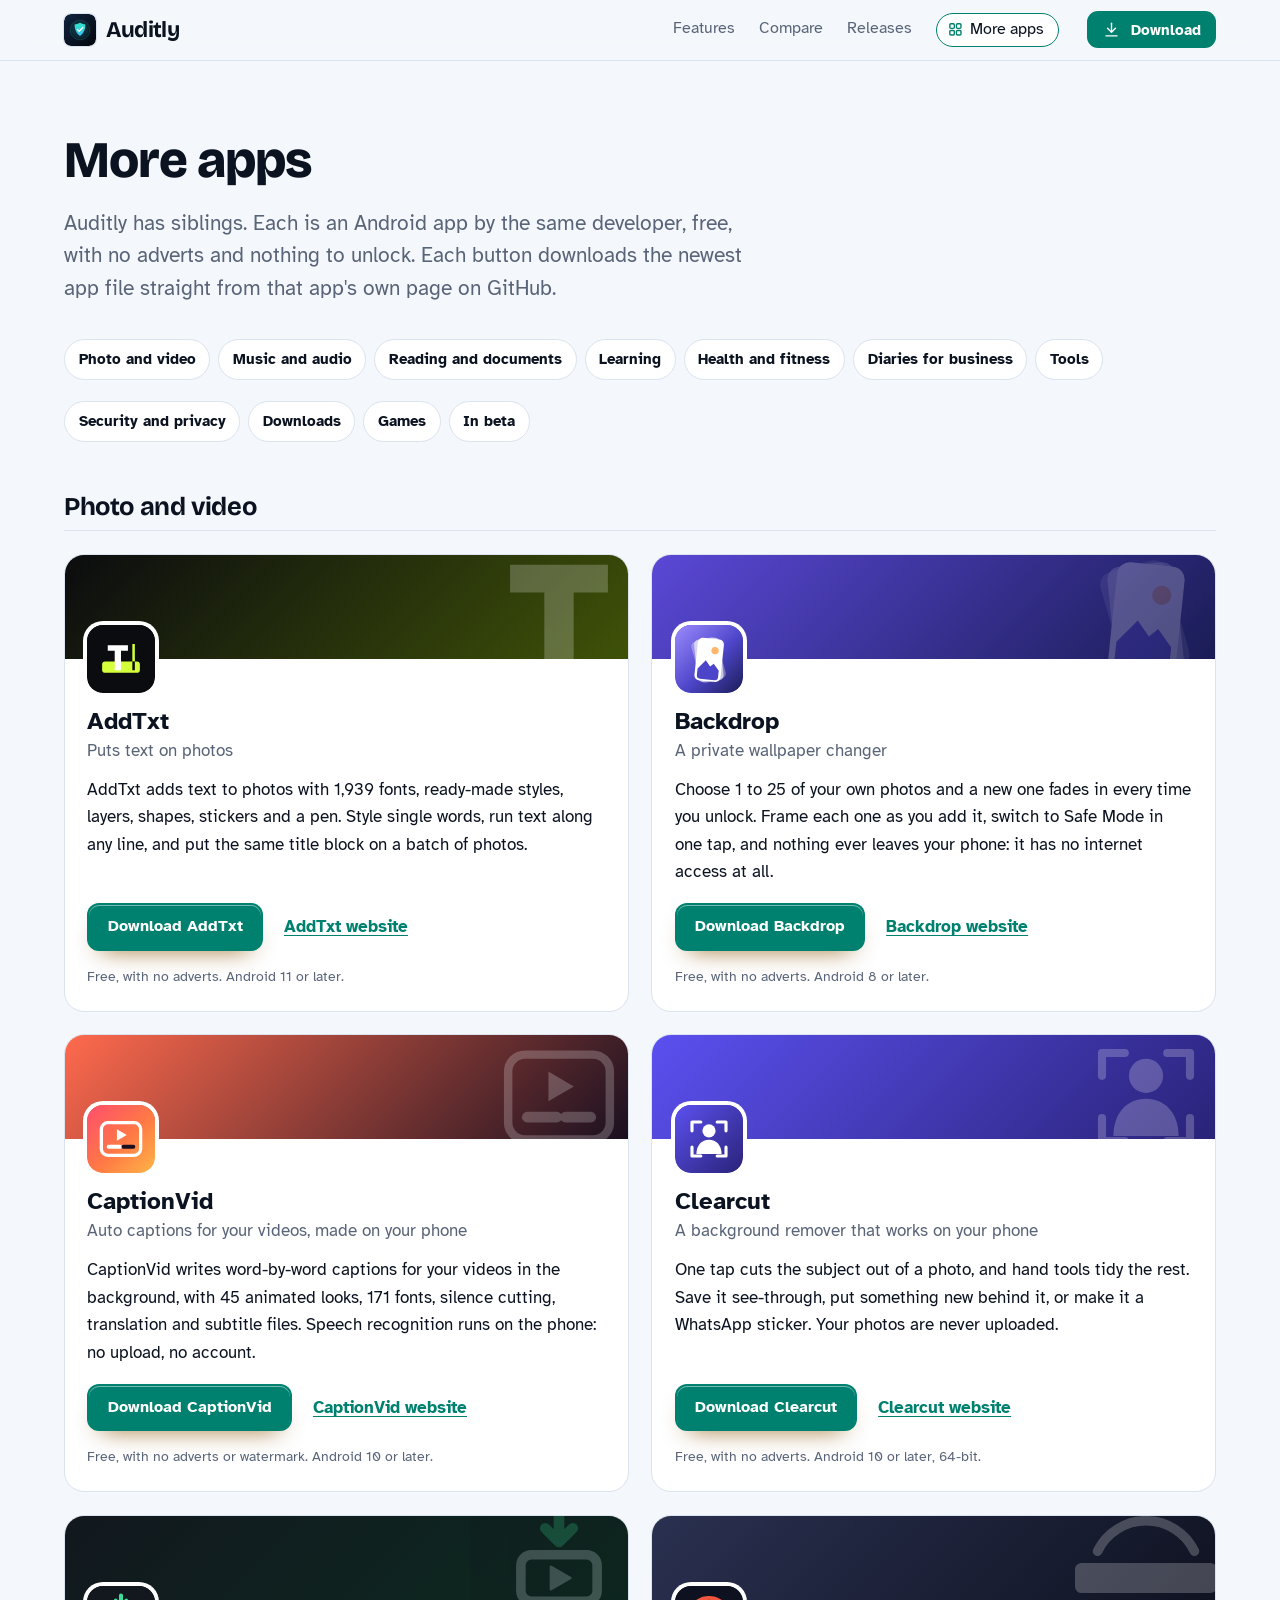
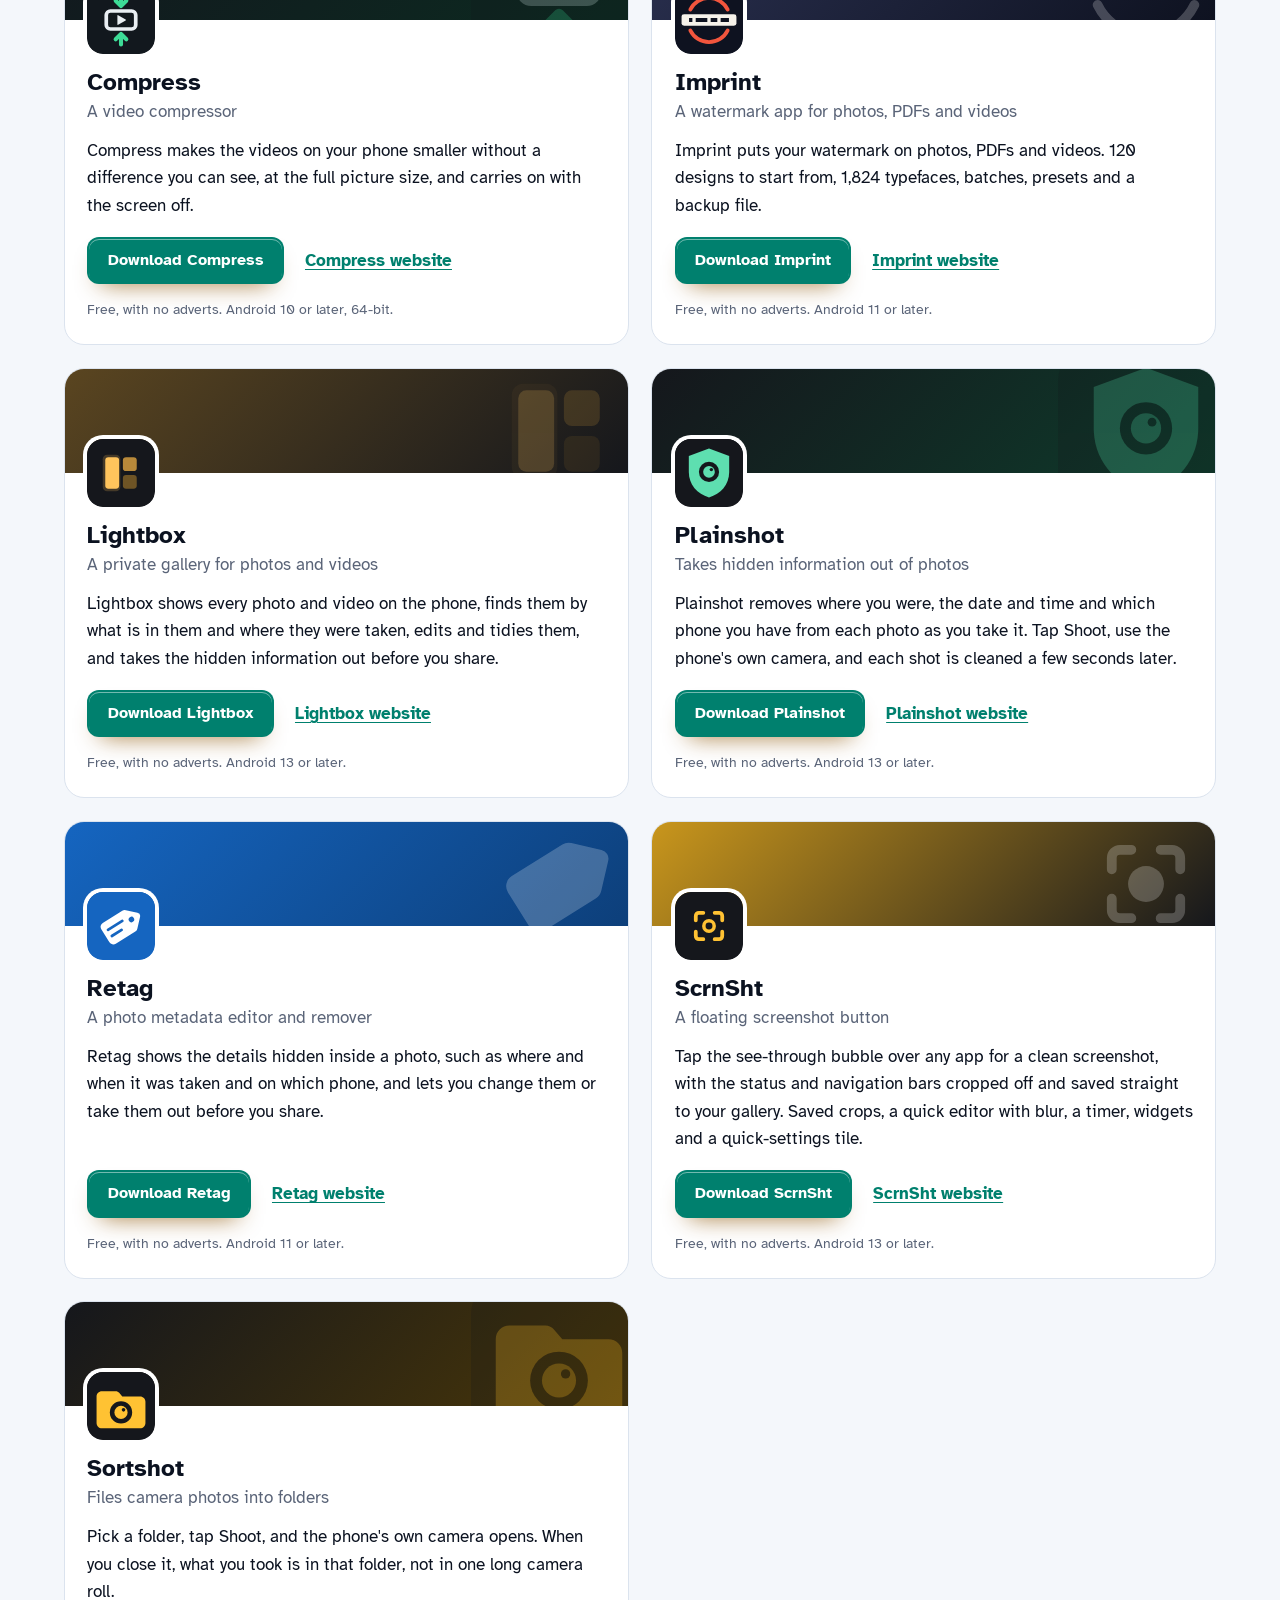
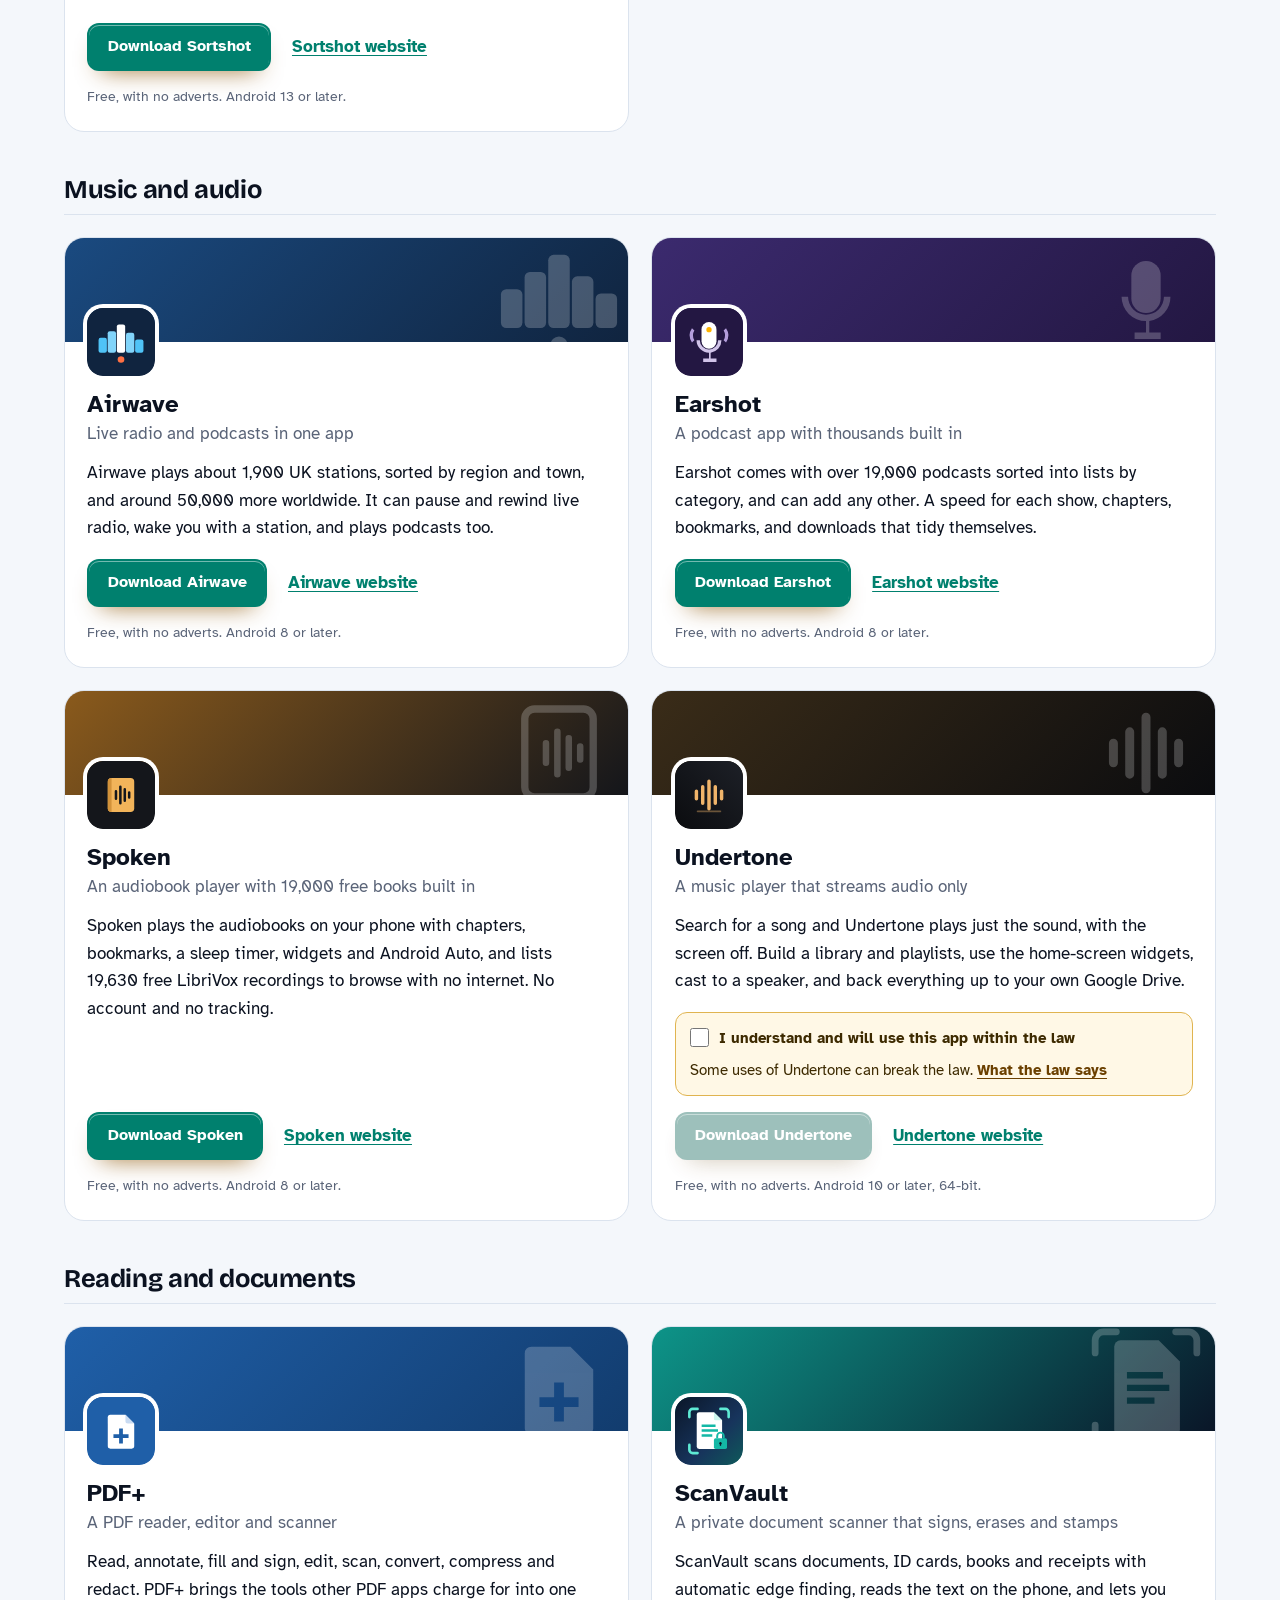
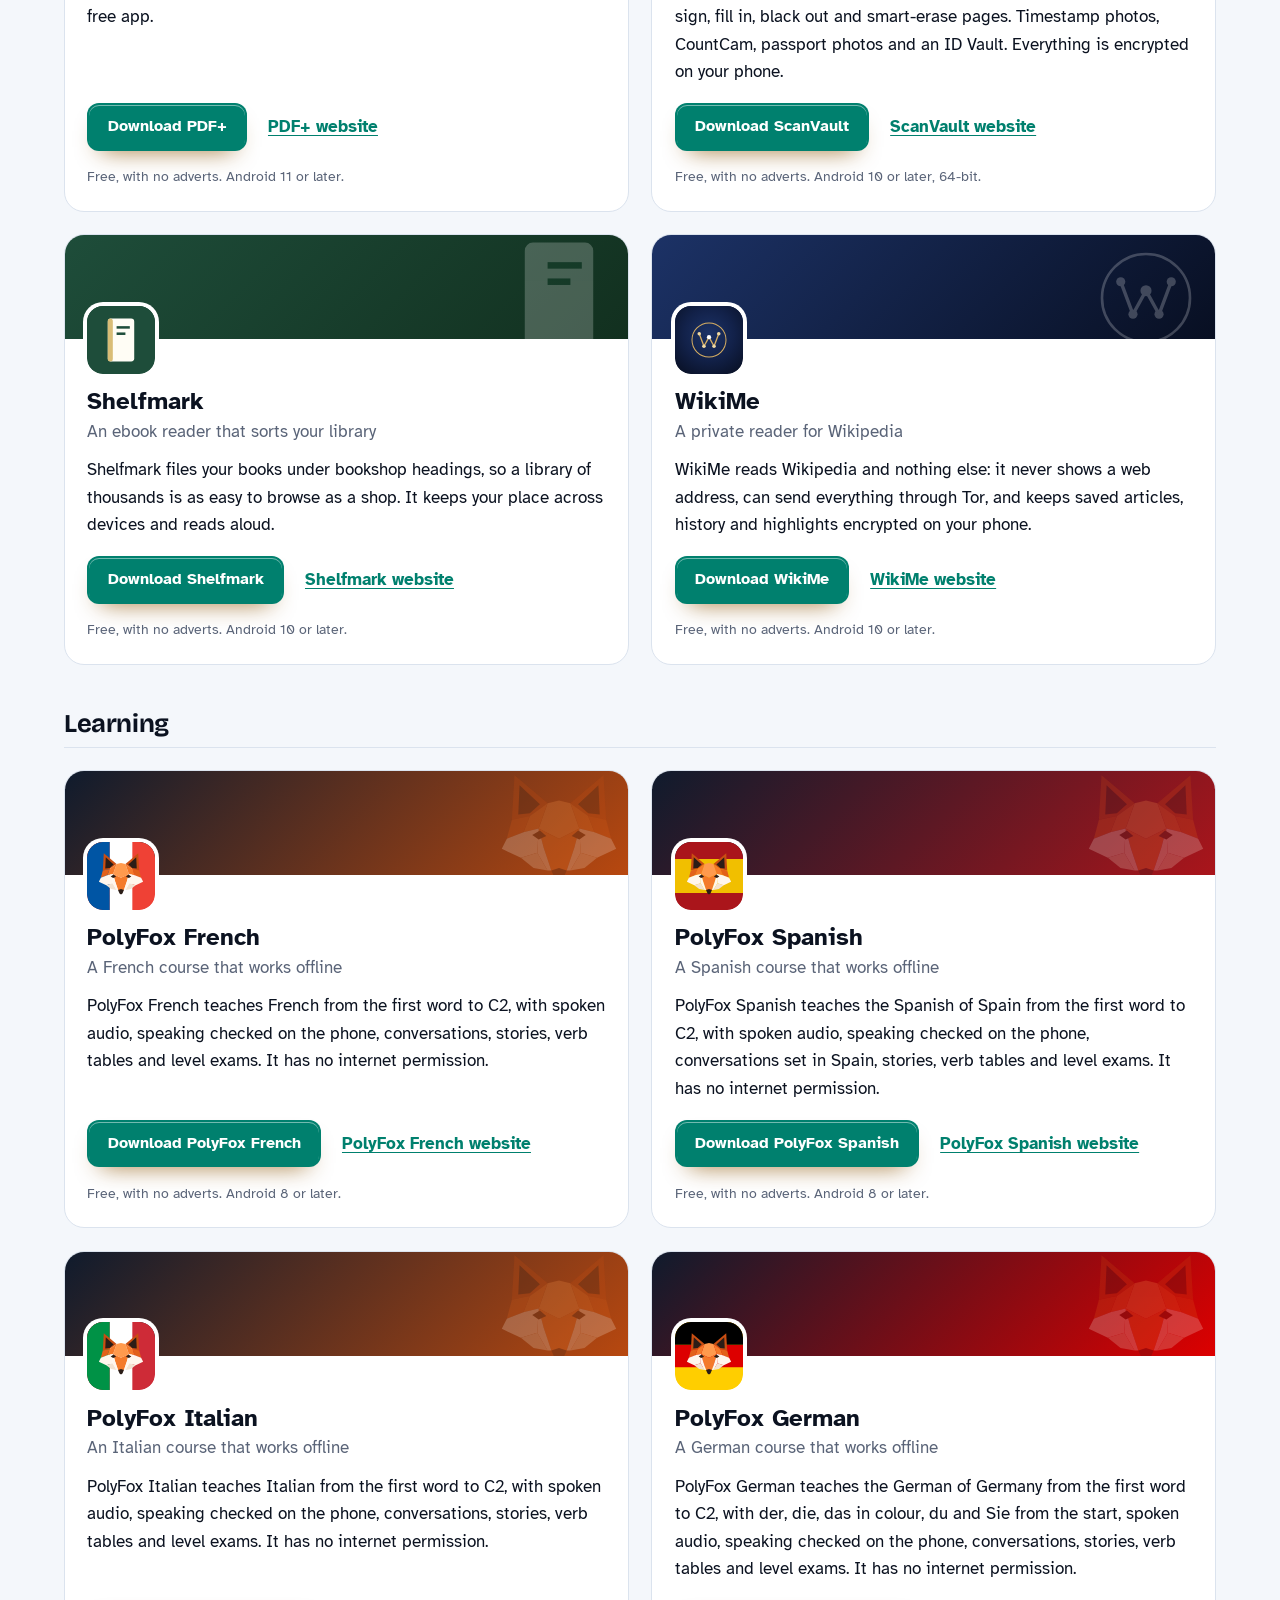
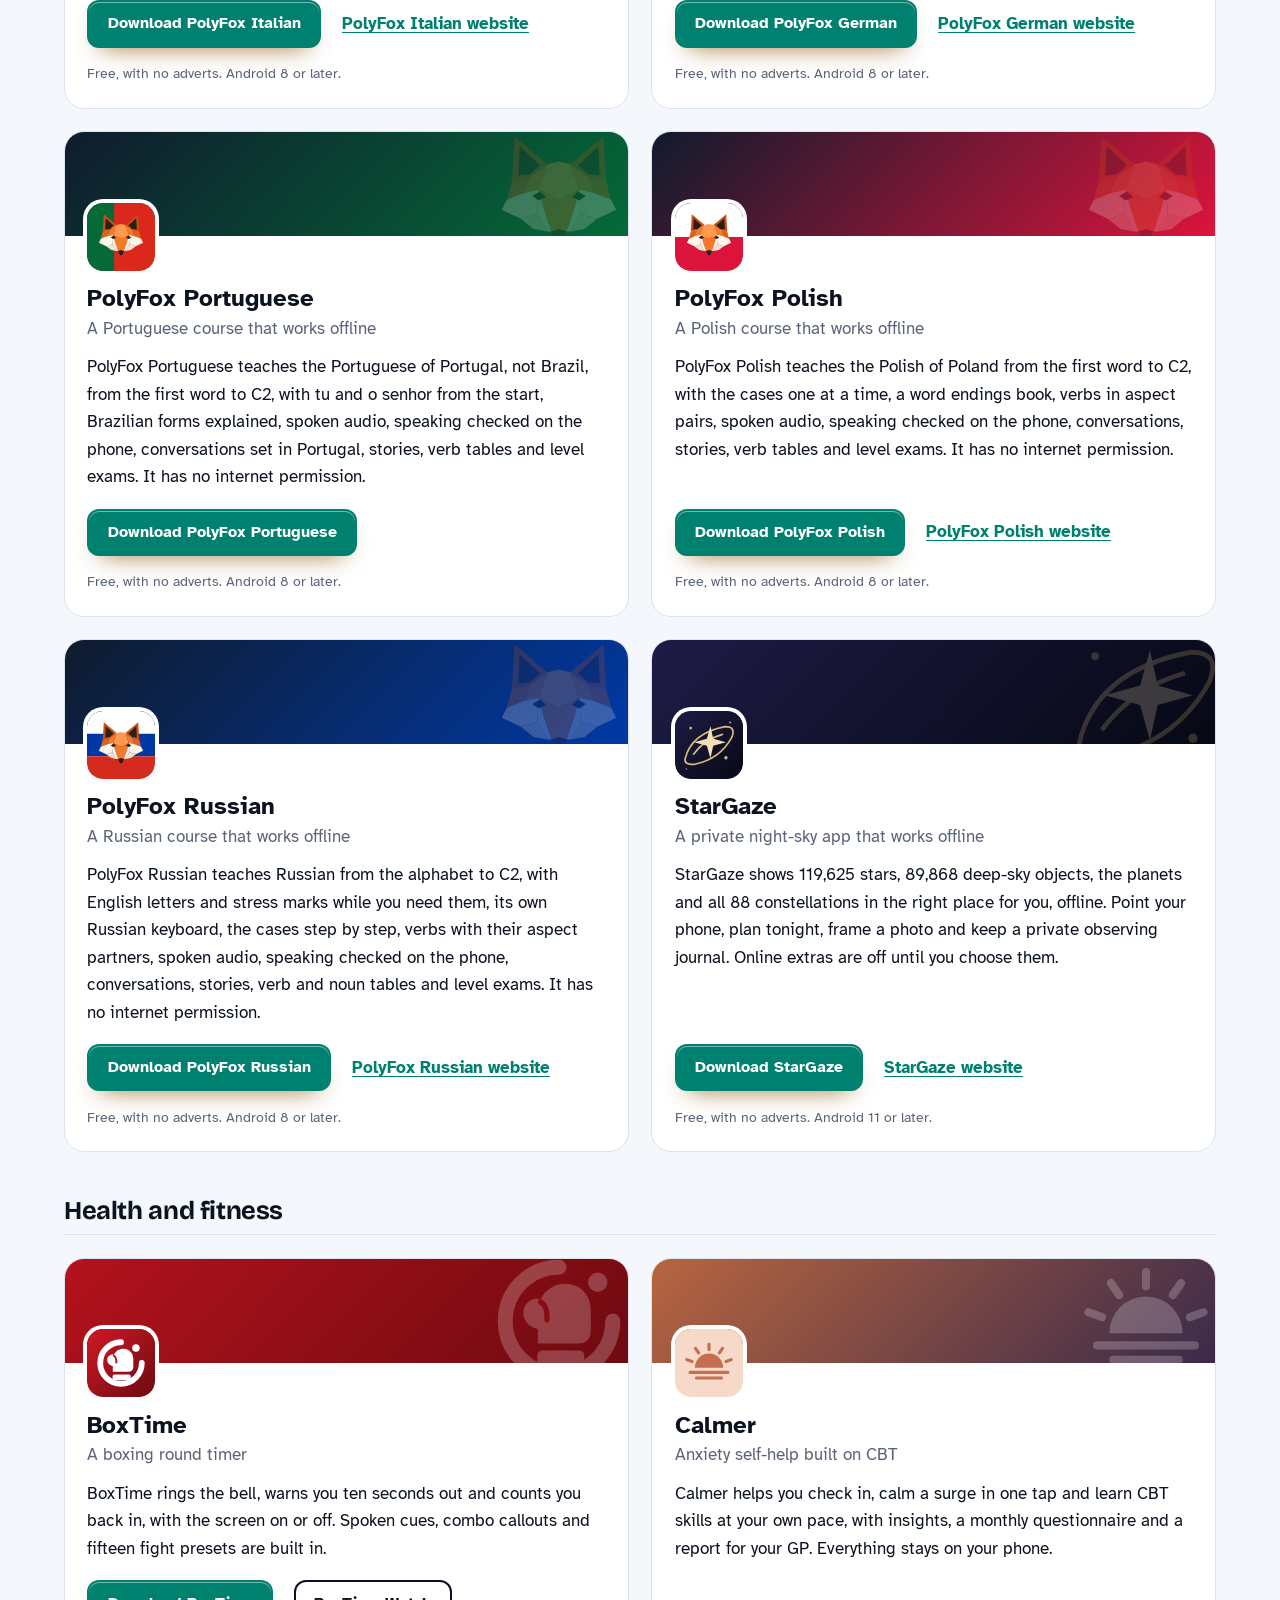
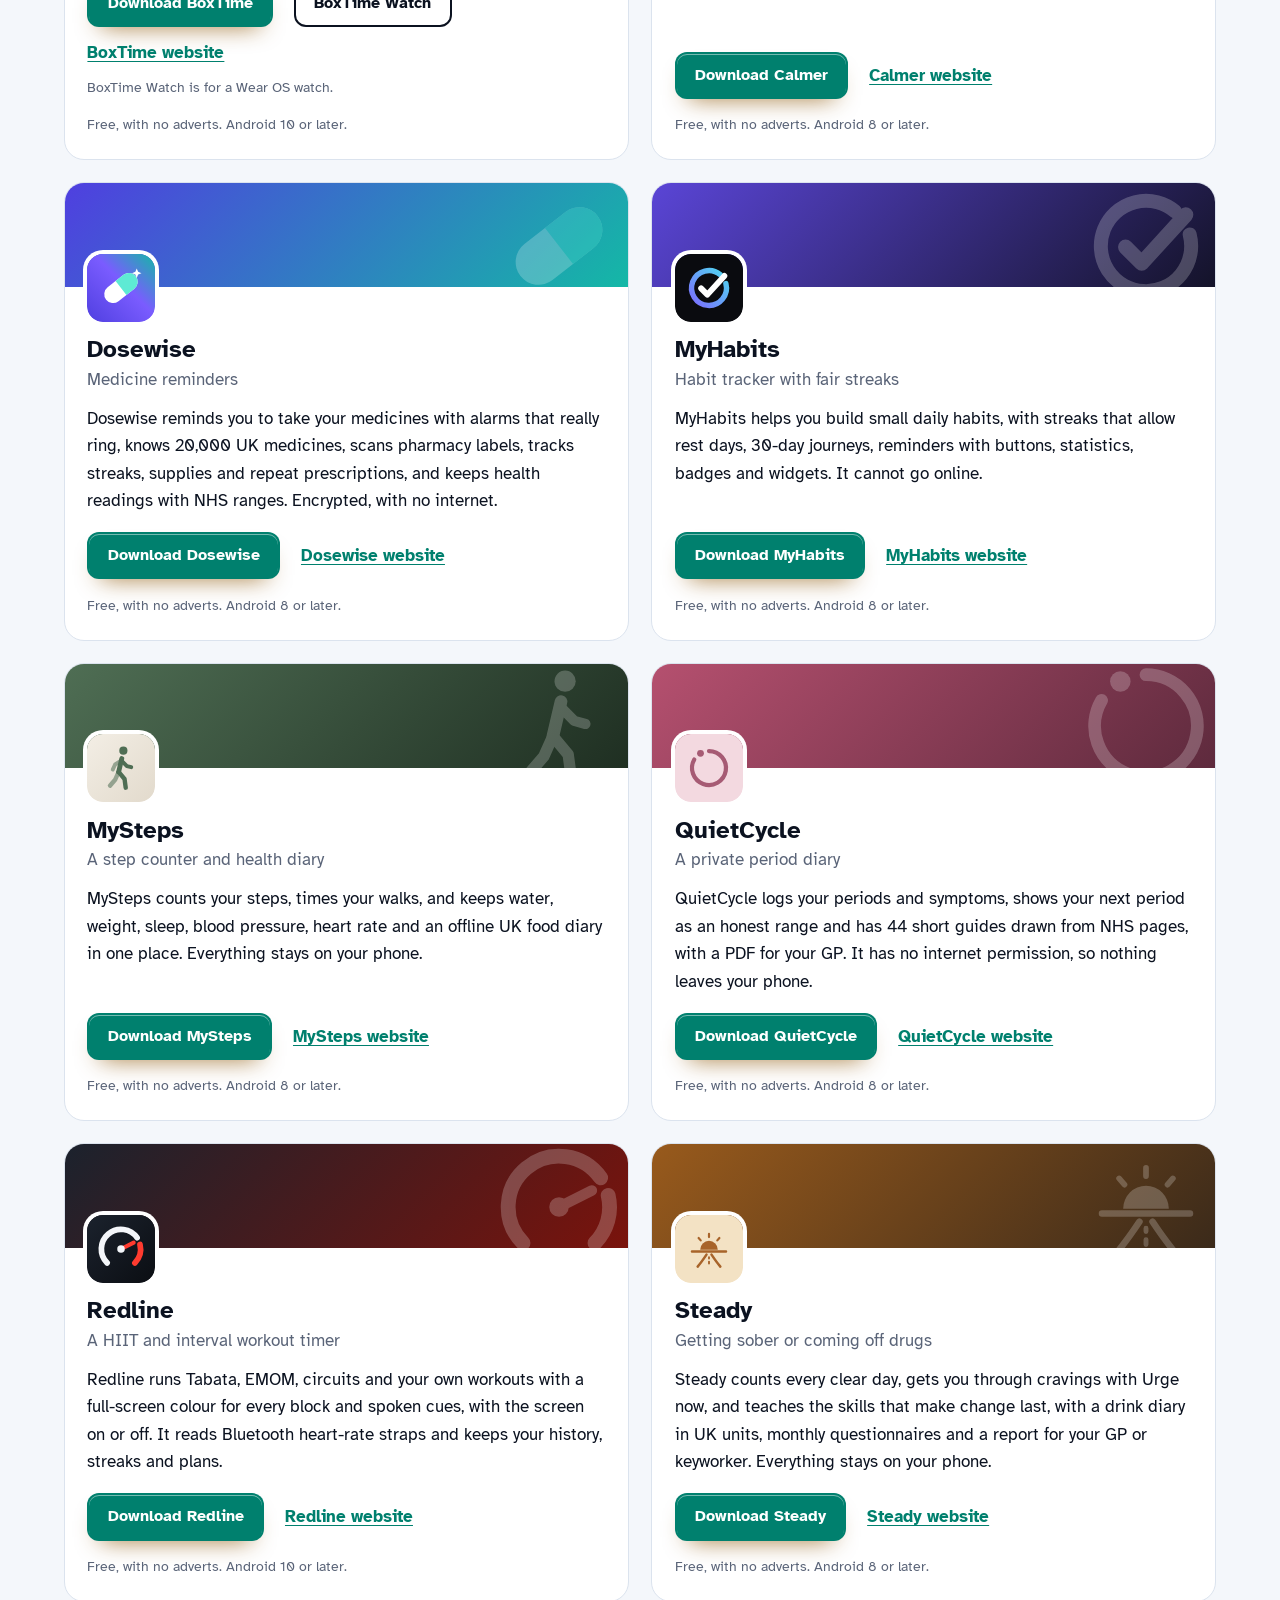
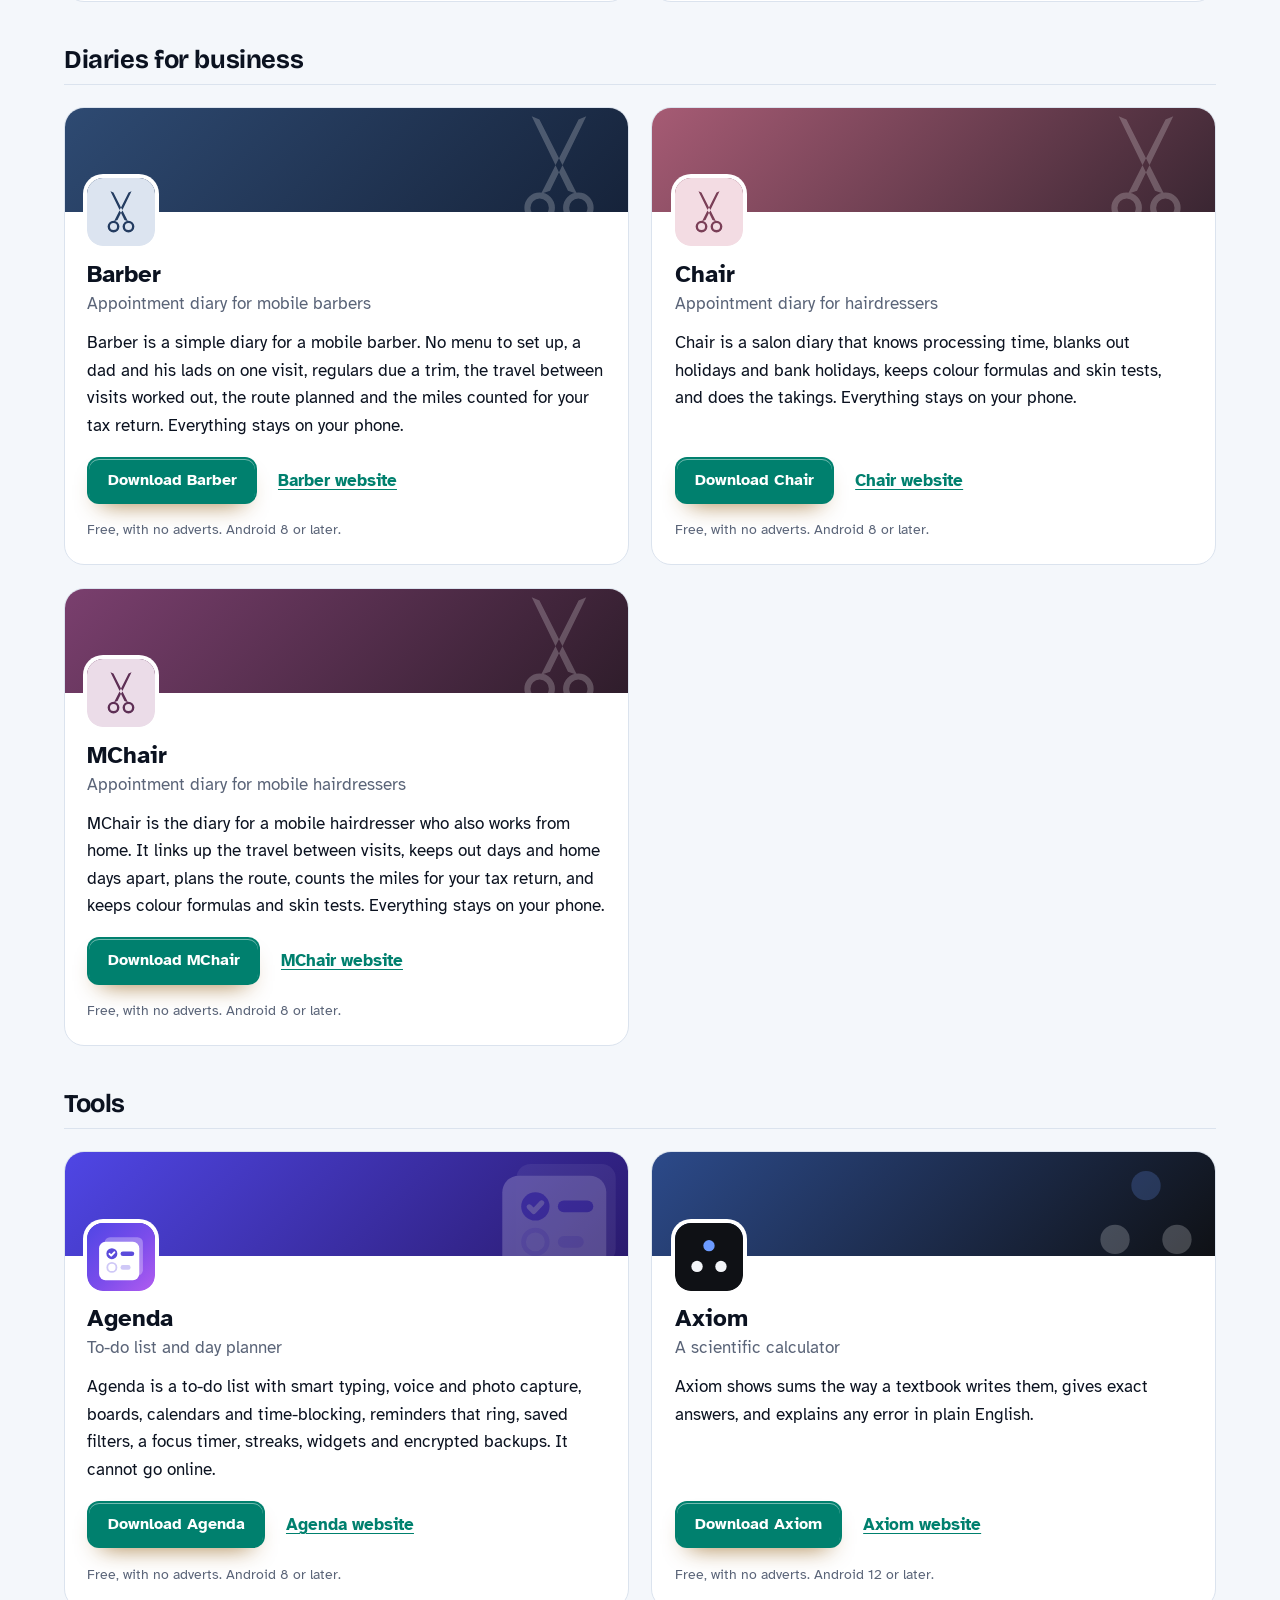
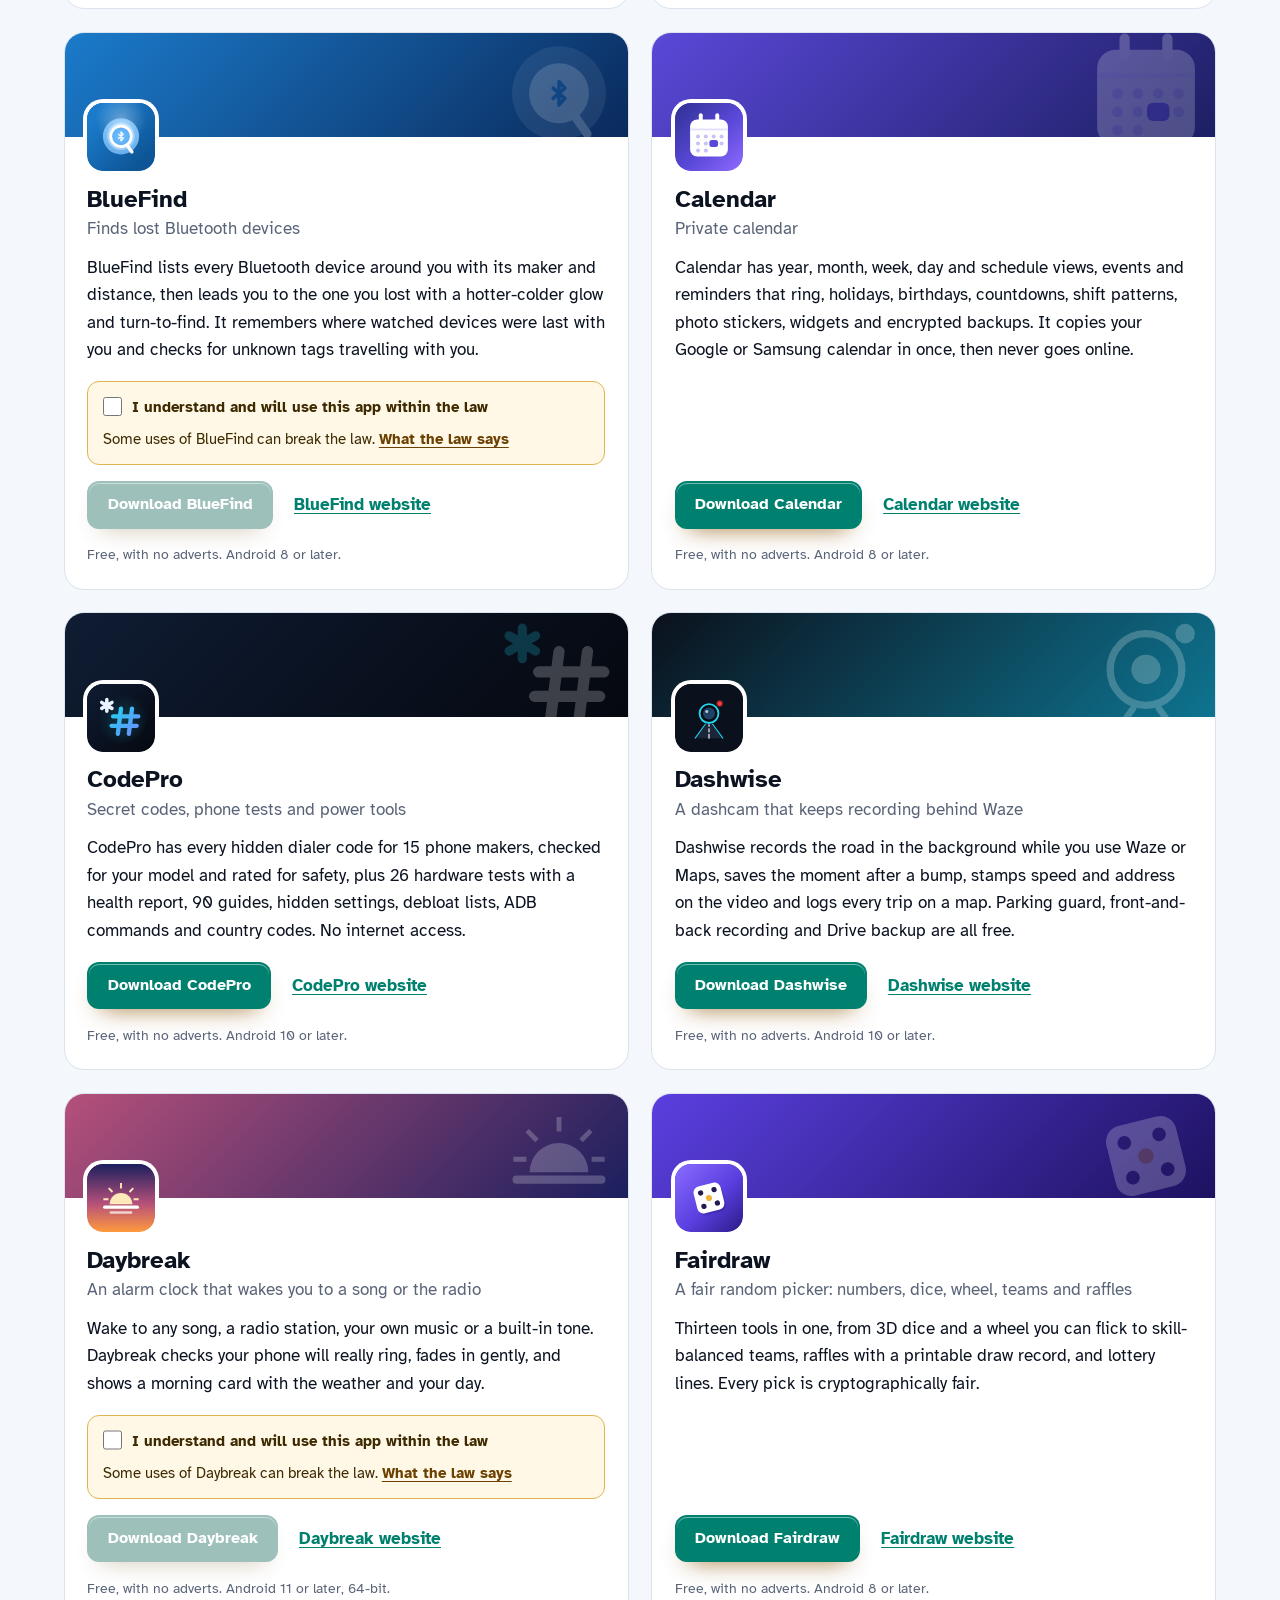
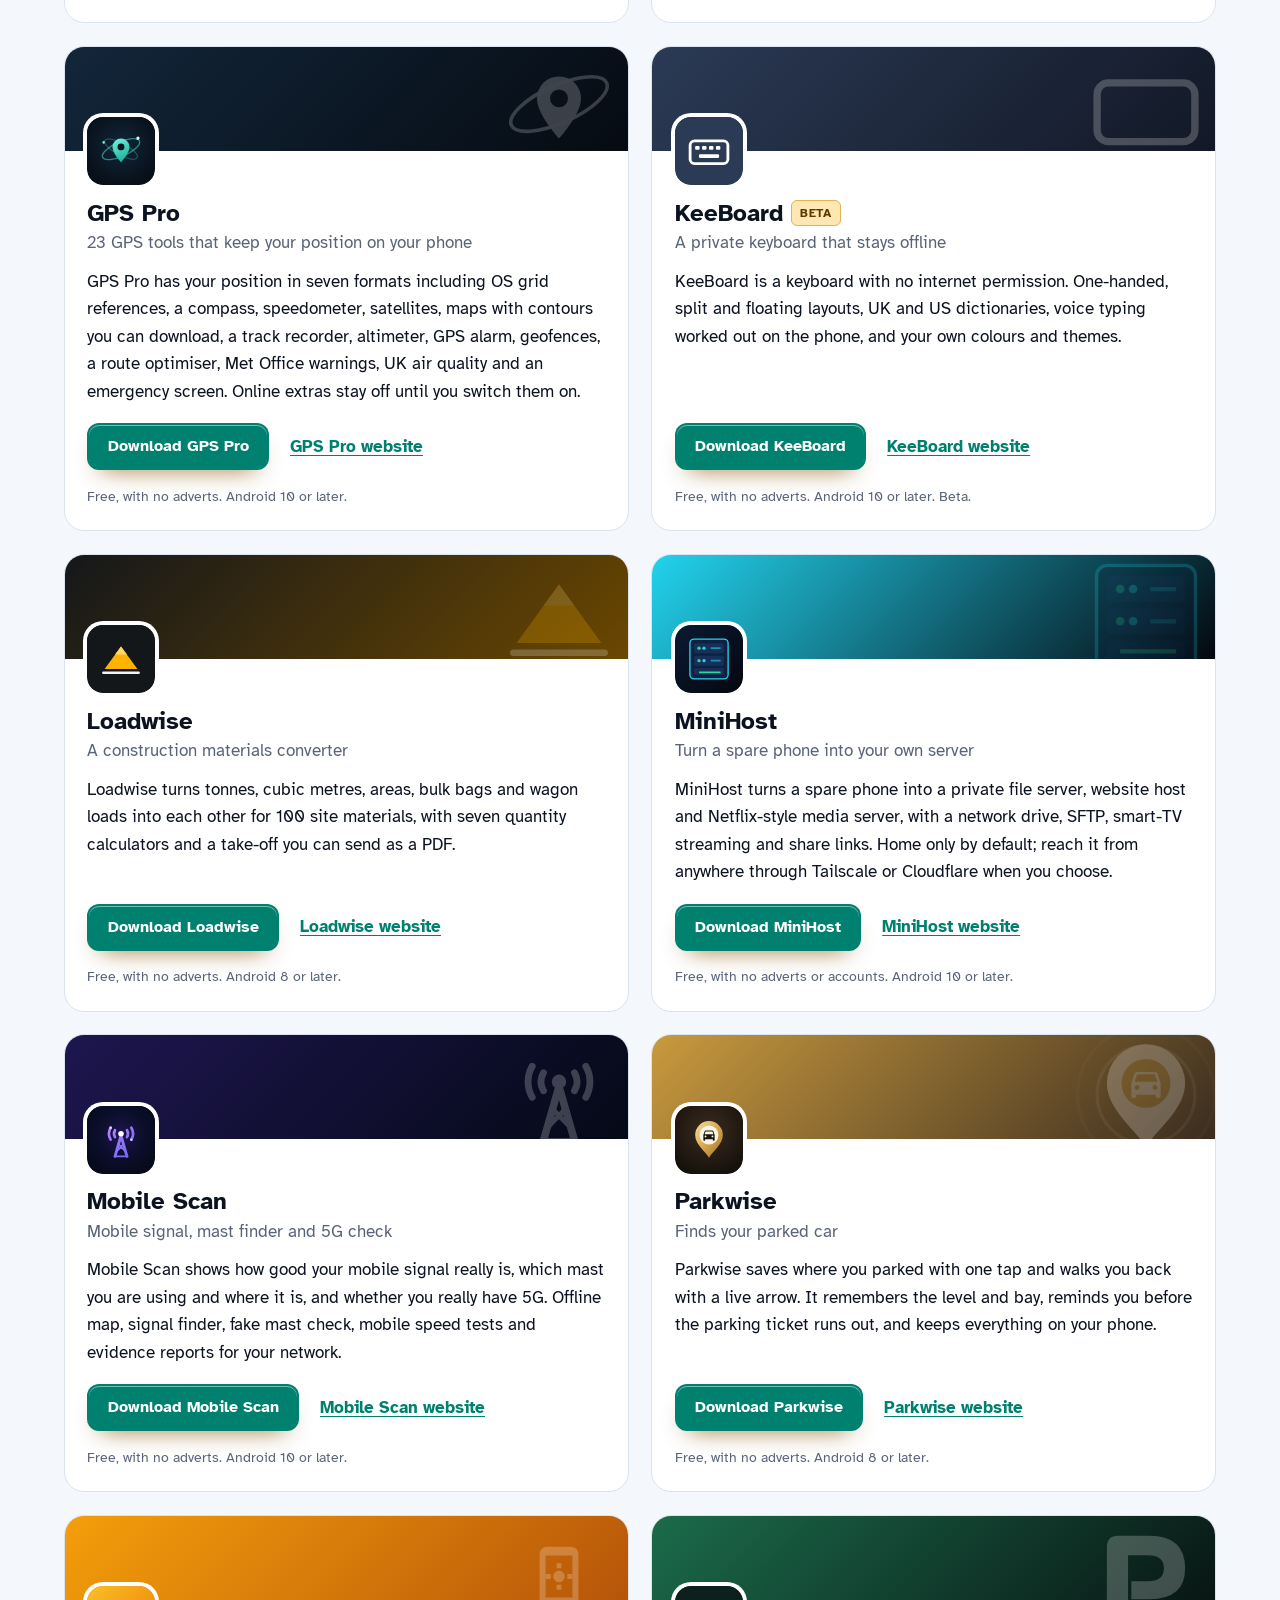
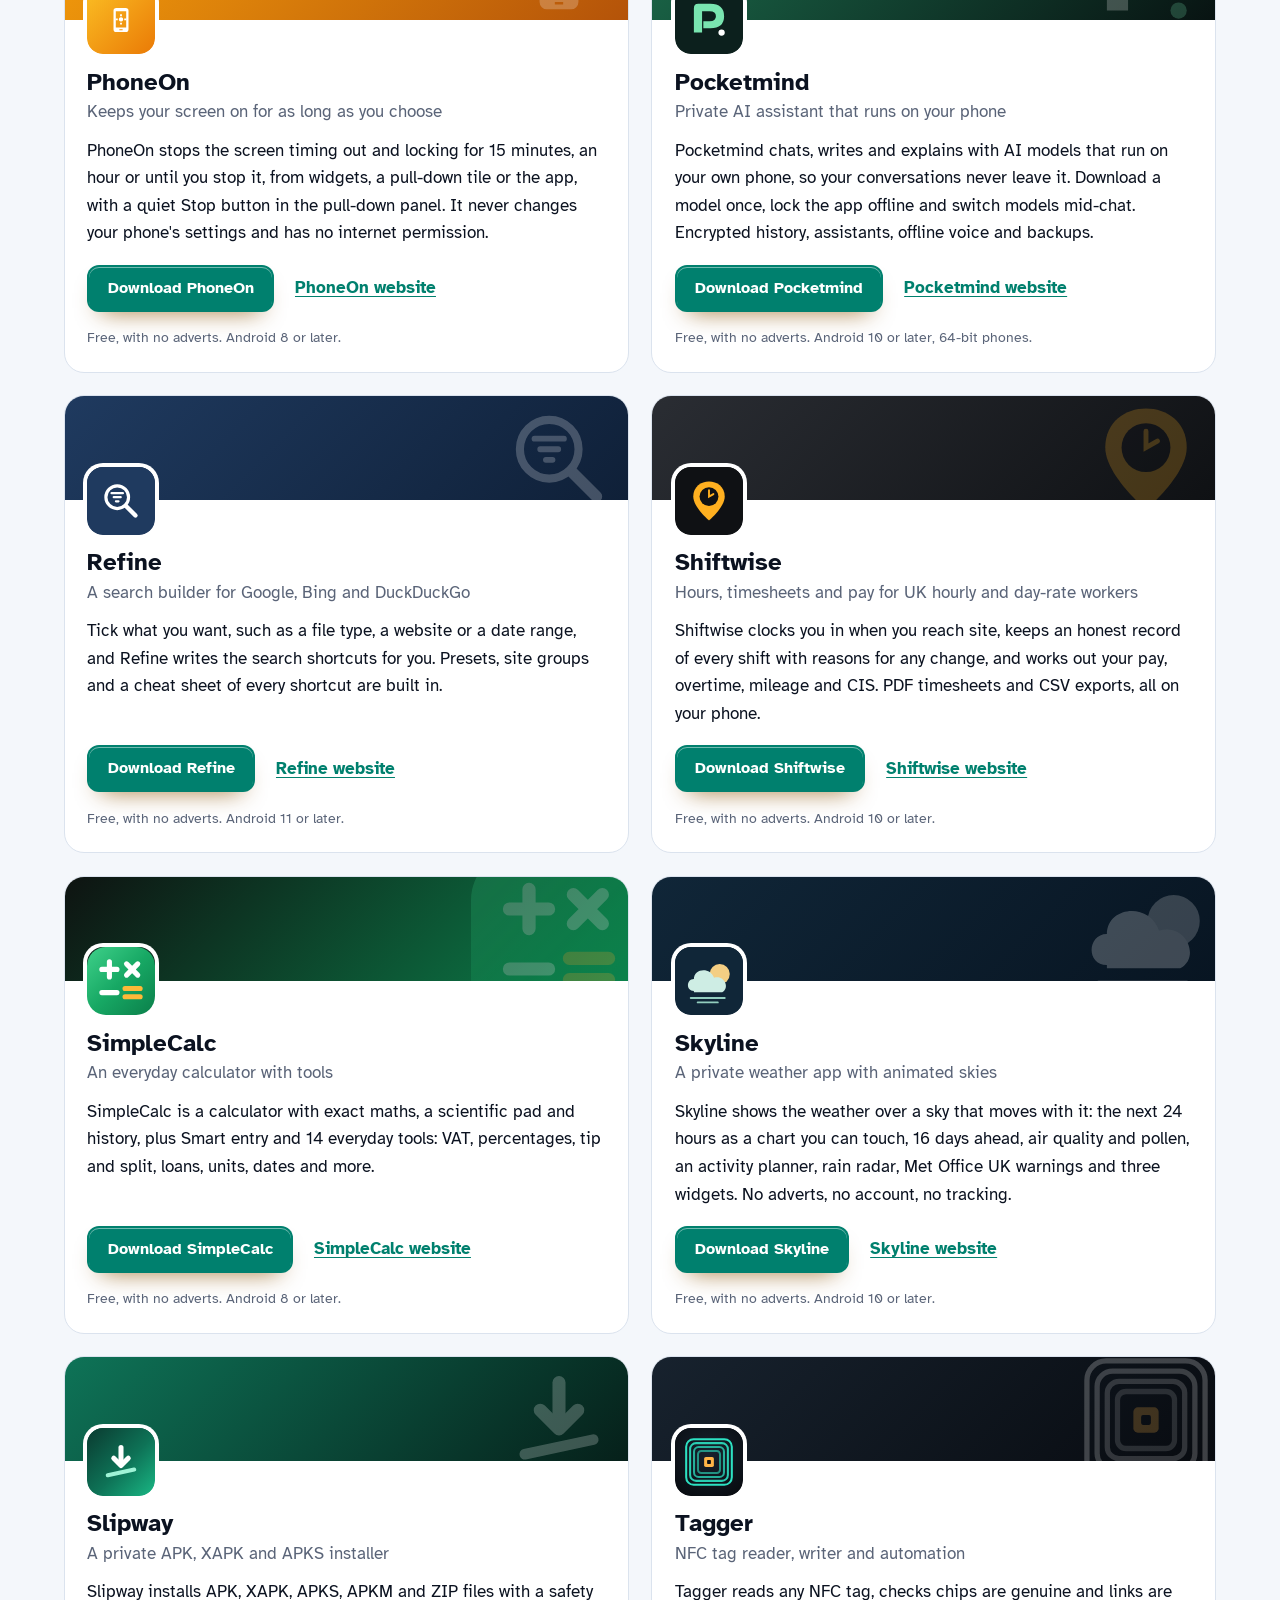
==== commit a1d6791d: "More apps: add Slipway" ====
--- a/more-apps.html
+++ b/more-apps.html
@@ -4,7 +4,7 @@
 <meta charset="utf-8">
 <meta name="viewport" content="width=device-width, initial-scale=1">
 <title>More free Android apps from the maker of Auditly</title>
-<meta name="description" content="All 92 free Android apps from the maker of Auditly, in one list by category, each with its download and a link to its website.">
+<meta name="description" content="All 93 free Android apps from the maker of Auditly, in one list by category, each with its download and a link to its website.">
 <meta name="author" content="Jonathan Jackson">
 <link rel="canonical" href="https://customgpter.github.io/auditly/more-apps.html">
 <meta name="theme-color" content="#f4f7fb" media="(prefers-color-scheme: light)">
@@ -12,7 +12,7 @@
 <meta property="og:type" content="website">
 <meta property="og:site_name" content="Auditly">
 <meta property="og:title" content="More free Android apps from the maker of Auditly">
-<meta property="og:description" content="All 92 free Android apps from the maker of Auditly, in one list by category, each with its download and a link to its website.">
+<meta property="og:description" content="All 93 free Android apps from the maker of Auditly, in one list by category, each with its download and a link to its website.">
 <meta property="og:url" content="https://customgpter.github.io/auditly/more-apps.html">
 <meta property="og:image" content="https://customgpter.github.io/auditly/assets/og.png">
 <meta property="og:image:width" content="1200">
@@ -26,7 +26,7 @@
 <link rel="preload" href="./assets/fonts/atkinson-hyperlegible-latin-400-normal.woff2" as="font" type="font/woff2" crossorigin>
 <link rel="stylesheet" href="./assets/site.css?v=1">
 <link rel="stylesheet" href="./assets/house.css?v=1">
-<script type="application/ld+json">{"@context":"https://schema.org","@type":"ItemList","name":"Apps from the maker of Auditly","url":"https://customgpter.github.io/auditly/more-apps.html","itemListElement":[{"@type":"ListItem","position":1,"name":"AddTxt","url":"https://customgpter.github.io/addtxt/"},{"@type":"ListItem","position":2,"name":"Backdrop","url":"https://customgpter.github.io/backdrop/"},{"@type":"ListItem","position":3,"name":"CaptionVid","url":"https://customgpter.github.io/captionvid/"},{"@type":"ListItem","position":4,"name":"Clearcut","url":"https://customgpter.github.io/clearcut/"},{"@type":"ListItem","position":5,"name":"Compress","url":"https://customgpter.github.io/compress/"},{"@type":"ListItem","position":6,"name":"Imprint","url":"https://customgpter.github.io/imprint/"},{"@type":"ListItem","position":7,"name":"Lightbox","url":"https://customgpter.github.io/lightbox/"},{"@type":"ListItem","position":8,"name":"Plainshot","url":"https://customgpter.github.io/plainshot/"},{"@type":"ListItem","position":9,"name":"Retag","url":"https://customgpter.github.io/retag/"},{"@type":"ListItem","position":10,"name":"ScrnSht","url":"https://customgpter.github.io/scrnsht/"},{"@type":"ListItem","position":11,"name":"Sortshot","url":"https://customgpter.github.io/sortshot/"},{"@type":"ListItem","position":12,"name":"Airwave","url":"https://customgpter.github.io/airwave/"},{"@type":"ListItem","position":13,"name":"Earshot","url":"https://customgpter.github.io/earshot/"},{"@type":"ListItem","position":14,"name":"Spoken","url":"https://customgpter.github.io/spoken/"},{"@type":"ListItem","position":15,"name":"Undertone","url":"https://customgpter.github.io/undertone/"},{"@type":"ListItem","position":16,"name":"PDF+","url":"https://customgpter.github.io/pdfplus/"},{"@type":"ListItem","position":17,"name":"ScanVault","url":"https://customgpter.github.io/scanvault/"},{"@type":"ListItem","position":18,"name":"Shelfmark","url":"https://customgpter.github.io/shelfmark/"},{"@type":"ListItem","position":19,"name":"WikiMe","url":"https://customgpter.github.io/wikime/"},{"@type":"ListItem","position":20,"name":"PolyFox French","url":"https://customgpter.github.io/polyfox/"},{"@type":"ListItem","position":21,"name":"PolyFox German","url":"https://customgpter.github.io/polyfox-german/"},{"@type":"ListItem","position":22,"name":"PolyFox Polish","url":"https://customgpter.github.io/polyfox-polish/"},{"@type":"ListItem","position":23,"name":"PolyFox Russian","url":"https://customgpter.github.io/polyfox-russian/"},{"@type":"ListItem","position":24,"name":"StarGaze","url":"https://customgpter.github.io/stargaze/"},{"@type":"ListItem","position":25,"name":"BoxTime","url":"https://customgpter.github.io/boxtime/"},{"@type":"ListItem","position":26,"name":"Calmer","url":"https://customgpter.github.io/calmer/"},{"@type":"ListItem","position":27,"name":"Dosewise","url":"https://customgpter.github.io/dosewise/"},{"@type":"ListItem","position":28,"name":"MyHabits","url":"https://customgpter.github.io/myhabits/"},{"@type":"ListItem","position":29,"name":"MySteps","url":"https://customgpter.github.io/mysteps/"},{"@type":"ListItem","position":30,"name":"QuietCycle","url":"https://customgpter.github.io/quietcycle/"},{"@type":"ListItem","position":31,"name":"Redline","url":"https://customgpter.github.io/redline/"},{"@type":"ListItem","position":32,"name":"Steady","url":"https://customgpter.github.io/steady/"},{"@type":"ListItem","position":33,"name":"Barber","url":"https://customgpter.github.io/barber/"},{"@type":"ListItem","position":34,"name":"Chair","url":"https://customgpter.github.io/chair/"},{"@type":"ListItem","position":35,"name":"MChair","url":"https://customgpter.github.io/mchair/"},{"@type":"ListItem","position":36,"name":"Agenda","url":"https://customgpter.github.io/agenda/"},{"@type":"ListItem","position":37,"name":"Axiom","url":"https://customgpter.github.io/axiom/"},{"@type":"ListItem","position":38,"name":"BlueFind","url":"https://customgpter.github.io/bluefind/"},{"@type":"ListItem","position":39,"name":"Calendar","url":"https://customgpter.github.io/calendar/"},{"@type":"ListItem","position":40,"name":"CodePro","url":"https://customgpter.github.io/codepro/"},{"@type":"ListItem","position":41,"name":"Dashwise","url":"https://customgpter.github.io/dashwise/"},{"@type":"ListItem","position":42,"name":"Daybreak","url":"https://customgpter.github.io/daybreak/"},{"@type":"ListItem","position":43,"name":"Fairdraw","url":"https://customgpter.github.io/fairdraw/"},{"@type":"ListItem","position":44,"name":"GPS Pro","url":"https://customgpter.github.io/gpspro/"},{"@type":"ListItem","position":45,"name":"KeeBoard","url":"https://customgpter.github.io/keeboard/"},{"@type":"ListItem","position":46,"name":"Loadwise","url":"https://customgpter.github.io/loadwise/"},{"@type":"ListItem","position":47,"name":"MiniHost","url":"https://customgpter.github.io/minihost/"},{"@type":"ListItem","position":48,"name":"Mobile Scan","url":"https://customgpter.github.io/mobilescan/"},{"@type":"ListItem","position":49,"name":"Parkwise","url":"https://customgpter.github.io/parkwise/"},{"@type":"ListItem","position":50,"name":"Pocketmind","url":"https://customgpter.github.io/pocketmind/"},{"@type":"ListItem","position":51,"name":"Refine","url":"https://customgpter.github.io/refine/"},{"@type":"ListItem","position":52,"name":"Shiftwise","url":"https://customgpter.github.io/shiftwise/"},{"@type":"ListItem","position":53,"name":"SimpleCalc","url":"https://customgpter.github.io/simplecalc/"},{"@type":"ListItem","position":54,"name":"Skyline","url":"https://customgpter.github.io/skyline/"},{"@type":"ListItem","position":55,"name":"Tagger","url":"https://customgpter.github.io/tagger/"},{"@type":"ListItem","position":56,"name":"TotalClean","url":"https://customgpter.github.io/totalclean/"},{"@type":"ListItem","position":57,"name":"TVLink","url":"https://customgpter.github.io/tvlink/"},{"@type":"ListItem","position":58,"name":"Unbox","url":"https://customgpter.github.io/unbox/"},{"@type":"ListItem","position":59,"name":"WhatsKeep","url":"https://customgpter.github.io/whatskeep/"},{"@type":"ListItem","position":60,"name":"WiFi Scan","url":"https://customgpter.github.io/wifiscan/"},{"@type":"ListItem","position":61,"name":"Auditly","url":"https://customgpter.github.io/auditly/"},{"@type":"ListItem","position":62,"name":"Backchannel","url":"https://customgpter.github.io/backchannel/"},{"@type":"ListItem","position":63,"name":"ENotes","url":"https://customgpter.github.io/enotes/"},{"@type":"ListItem","position":64,"name":"FindMe","url":"https://customgpter.github.io/findme/"},{"@type":"ListItem","position":65,"name":"iLock","url":"https://customgpter.github.io/ilock/"},{"@type":"ListItem","position":66,"name":"ImSafe","url":"https://customgpter.github.io/imsafe/"},{"@type":"ListItem","position":67,"name":"IShred","url":"https://customgpter.github.io/ishred/"},{"@type":"ListItem","position":68,"name":"LockBox","url":"https://customgpter.github.io/lockbox/"},{"@type":"ListItem","position":69,"name":"PassVault","url":"https://customgpter.github.io/passvault/"},{"@type":"ListItem","position":70,"name":"SpyFind","url":"https://customgpter.github.io/spyfind/"},{"@type":"ListItem","position":71,"name":"TextWipe","url":"https://customgpter.github.io/textwipe/"},{"@type":"ListItem","position":72,"name":"Tracewire","url":"https://customgpter.github.io/tracewire/"},{"@type":"ListItem","position":73,"name":"Vigil","url":"https://customgpter.github.io/vigil/"},{"@type":"ListItem","position":74,"name":"Grab","url":"https://customgpter.github.io/grab/"},{"@type":"ListItem","position":75,"name":"Swarm","url":"https://customgpter.github.io/swarm/"},{"@type":"ListItem","position":76,"name":"Plane Games","url":"https://customgpter.github.io/plane-games/"},{"@type":"ListItem","position":77,"name":"Ninefold","url":"https://customgpter.github.io/ninefold/"},{"@type":"ListItem","position":78,"name":"Cubewise","url":"https://customgpter.github.io/cubewise/"},{"@type":"ListItem","position":79,"name":"Tilewise","url":"https://customgpter.github.io/tilewise/"},{"@type":"ListItem","position":80,"name":"Letterwise","url":"https://customgpter.github.io/letterwise/"},{"@type":"ListItem","position":81,"name":"Kingside","url":"https://customgpter.github.io/kingside/"},{"@type":"ListItem","position":82,"name":"Deckhand","url":"https://customgpter.github.io/deckhand/"},{"@type":"ListItem","position":83,"name":"SNESForge","url":"https://customgpter.github.io/snesforge/"},{"@type":"ListItem","position":84,"name":"Fame Boy","url":"https://customgpter.github.io/fameboy/"},{"@type":"ListItem","position":85,"name":"PSPPro","url":"https://customgpter.github.io/psppro/"},{"@type":"ListItem","position":86,"name":"MegaGen","url":"https://customgpter.github.io/megagen/"},{"@type":"ListItem","position":87,"name":"QVR","url":"https://customgpter.github.io/qvr/"},{"@type":"ListItem","position":88,"name":"QVR Watch","url":"https://customgpter.github.io/qvr-watch/"},{"@type":"ListItem","position":89,"name":"QVRLite","url":"https://customgpter.github.io/qvrlite/"},{"@type":"ListItem","position":90,"name":"Onionz","url":"https://customgpter.github.io/onionz/"},{"@type":"ListItem","position":91,"name":"OnionzWeb","url":"https://customgpter.github.io/onionzweb/"}]}</script>
+<script type="application/ld+json">{"@context":"https://schema.org","@type":"ItemList","name":"Apps from the maker of Auditly","url":"https://customgpter.github.io/auditly/more-apps.html","itemListElement":[{"@type":"ListItem","position":1,"name":"AddTxt","url":"https://customgpter.github.io/addtxt/"},{"@type":"ListItem","position":2,"name":"Backdrop","url":"https://customgpter.github.io/backdrop/"},{"@type":"ListItem","position":3,"name":"CaptionVid","url":"https://customgpter.github.io/captionvid/"},{"@type":"ListItem","position":4,"name":"Clearcut","url":"https://customgpter.github.io/clearcut/"},{"@type":"ListItem","position":5,"name":"Compress","url":"https://customgpter.github.io/compress/"},{"@type":"ListItem","position":6,"name":"Imprint","url":"https://customgpter.github.io/imprint/"},{"@type":"ListItem","position":7,"name":"Lightbox","url":"https://customgpter.github.io/lightbox/"},{"@type":"ListItem","position":8,"name":"Plainshot","url":"https://customgpter.github.io/plainshot/"},{"@type":"ListItem","position":9,"name":"Retag","url":"https://customgpter.github.io/retag/"},{"@type":"ListItem","position":10,"name":"ScrnSht","url":"https://customgpter.github.io/scrnsht/"},{"@type":"ListItem","position":11,"name":"Sortshot","url":"https://customgpter.github.io/sortshot/"},{"@type":"ListItem","position":12,"name":"Airwave","url":"https://customgpter.github.io/airwave/"},{"@type":"ListItem","position":13,"name":"Earshot","url":"https://customgpter.github.io/earshot/"},{"@type":"ListItem","position":14,"name":"Spoken","url":"https://customgpter.github.io/spoken/"},{"@type":"ListItem","position":15,"name":"Undertone","url":"https://customgpter.github.io/undertone/"},{"@type":"ListItem","position":16,"name":"PDF+","url":"https://customgpter.github.io/pdfplus/"},{"@type":"ListItem","position":17,"name":"ScanVault","url":"https://customgpter.github.io/scanvault/"},{"@type":"ListItem","position":18,"name":"Shelfmark","url":"https://customgpter.github.io/shelfmark/"},{"@type":"ListItem","position":19,"name":"WikiMe","url":"https://customgpter.github.io/wikime/"},{"@type":"ListItem","position":20,"name":"PolyFox French","url":"https://customgpter.github.io/polyfox/"},{"@type":"ListItem","position":21,"name":"PolyFox German","url":"https://customgpter.github.io/polyfox-german/"},{"@type":"ListItem","position":22,"name":"PolyFox Polish","url":"https://customgpter.github.io/polyfox-polish/"},{"@type":"ListItem","position":23,"name":"PolyFox Russian","url":"https://customgpter.github.io/polyfox-russian/"},{"@type":"ListItem","position":24,"name":"StarGaze","url":"https://customgpter.github.io/stargaze/"},{"@type":"ListItem","position":25,"name":"BoxTime","url":"https://customgpter.github.io/boxtime/"},{"@type":"ListItem","position":26,"name":"Calmer","url":"https://customgpter.github.io/calmer/"},{"@type":"ListItem","position":27,"name":"Dosewise","url":"https://customgpter.github.io/dosewise/"},{"@type":"ListItem","position":28,"name":"MyHabits","url":"https://customgpter.github.io/myhabits/"},{"@type":"ListItem","position":29,"name":"MySteps","url":"https://customgpter.github.io/mysteps/"},{"@type":"ListItem","position":30,"name":"QuietCycle","url":"https://customgpter.github.io/quietcycle/"},{"@type":"ListItem","position":31,"name":"Redline","url":"https://customgpter.github.io/redline/"},{"@type":"ListItem","position":32,"name":"Steady","url":"https://customgpter.github.io/steady/"},{"@type":"ListItem","position":33,"name":"Barber","url":"https://customgpter.github.io/barber/"},{"@type":"ListItem","position":34,"name":"Chair","url":"https://customgpter.github.io/chair/"},{"@type":"ListItem","position":35,"name":"MChair","url":"https://customgpter.github.io/mchair/"},{"@type":"ListItem","position":36,"name":"Agenda","url":"https://customgpter.github.io/agenda/"},{"@type":"ListItem","position":37,"name":"Axiom","url":"https://customgpter.github.io/axiom/"},{"@type":"ListItem","position":38,"name":"BlueFind","url":"https://customgpter.github.io/bluefind/"},{"@type":"ListItem","position":39,"name":"Calendar","url":"https://customgpter.github.io/calendar/"},{"@type":"ListItem","position":40,"name":"CodePro","url":"https://customgpter.github.io/codepro/"},{"@type":"ListItem","position":41,"name":"Dashwise","url":"https://customgpter.github.io/dashwise/"},{"@type":"ListItem","position":42,"name":"Daybreak","url":"https://customgpter.github.io/daybreak/"},{"@type":"ListItem","position":43,"name":"Fairdraw","url":"https://customgpter.github.io/fairdraw/"},{"@type":"ListItem","position":44,"name":"GPS Pro","url":"https://customgpter.github.io/gpspro/"},{"@type":"ListItem","position":45,"name":"KeeBoard","url":"https://customgpter.github.io/keeboard/"},{"@type":"ListItem","position":46,"name":"Loadwise","url":"https://customgpter.github.io/loadwise/"},{"@type":"ListItem","position":47,"name":"MiniHost","url":"https://customgpter.github.io/minihost/"},{"@type":"ListItem","position":48,"name":"Mobile Scan","url":"https://customgpter.github.io/mobilescan/"},{"@type":"ListItem","position":49,"name":"Parkwise","url":"https://customgpter.github.io/parkwise/"},{"@type":"ListItem","position":50,"name":"Pocketmind","url":"https://customgpter.github.io/pocketmind/"},{"@type":"ListItem","position":51,"name":"Refine","url":"https://customgpter.github.io/refine/"},{"@type":"ListItem","position":52,"name":"Shiftwise","url":"https://customgpter.github.io/shiftwise/"},{"@type":"ListItem","position":53,"name":"SimpleCalc","url":"https://customgpter.github.io/simplecalc/"},{"@type":"ListItem","position":54,"name":"Skyline","url":"https://customgpter.github.io/skyline/"},{"@type":"ListItem","position":55,"name":"Slipway","url":"https://customgpter.github.io/slipway/"},{"@type":"ListItem","position":56,"name":"Tagger","url":"https://customgpter.github.io/tagger/"},{"@type":"ListItem","position":57,"name":"TotalClean","url":"https://customgpter.github.io/totalclean/"},{"@type":"ListItem","position":58,"name":"TVLink","url":"https://customgpter.github.io/tvlink/"},{"@type":"ListItem","position":59,"name":"Unbox","url":"https://customgpter.github.io/unbox/"},{"@type":"ListItem","position":60,"name":"WhatsKeep","url":"https://customgpter.github.io/whatskeep/"},{"@type":"ListItem","position":61,"name":"WiFi Scan","url":"https://customgpter.github.io/wifiscan/"},{"@type":"ListItem","position":62,"name":"Auditly","url":"https://customgpter.github.io/auditly/"},{"@type":"ListItem","position":63,"name":"Backchannel","url":"https://customgpter.github.io/backchannel/"},{"@type":"ListItem","position":64,"name":"ENotes","url":"https://customgpter.github.io/enotes/"},{"@type":"ListItem","position":65,"name":"FindMe","url":"https://customgpter.github.io/findme/"},{"@type":"ListItem","position":66,"name":"iLock","url":"https://customgpter.github.io/ilock/"},{"@type":"ListItem","position":67,"name":"ImSafe","url":"https://customgpter.github.io/imsafe/"},{"@type":"ListItem","position":68,"name":"IShred","url":"https://customgpter.github.io/ishred/"},{"@type":"ListItem","position":69,"name":"LockBox","url":"https://customgpter.github.io/lockbox/"},{"@type":"ListItem","position":70,"name":"PassVault","url":"https://customgpter.github.io/passvault/"},{"@type":"ListItem","position":71,"name":"SpyFind","url":"https://customgpter.github.io/spyfind/"},{"@type":"ListItem","position":72,"name":"TextWipe","url":"https://customgpter.github.io/textwipe/"},{"@type":"ListItem","position":73,"name":"Tracewire","url":"https://customgpter.github.io/tracewire/"},{"@type":"ListItem","position":74,"name":"Vigil","url":"https://customgpter.github.io/vigil/"},{"@type":"ListItem","position":75,"name":"Grab","url":"https://customgpter.github.io/grab/"},{"@type":"ListItem","position":76,"name":"Swarm","url":"https://customgpter.github.io/swarm/"},{"@type":"ListItem","position":77,"name":"Plane Games","url":"https://customgpter.github.io/plane-games/"},{"@type":"ListItem","position":78,"name":"Ninefold","url":"https://customgpter.github.io/ninefold/"},{"@type":"ListItem","position":79,"name":"Cubewise","url":"https://customgpter.github.io/cubewise/"},{"@type":"ListItem","position":80,"name":"Tilewise","url":"https://customgpter.github.io/tilewise/"},{"@type":"ListItem","position":81,"name":"Letterwise","url":"https://customgpter.github.io/letterwise/"},{"@type":"ListItem","position":82,"name":"Kingside","url":"https://customgpter.github.io/kingside/"},{"@type":"ListItem","position":83,"name":"Deckhand","url":"https://customgpter.github.io/deckhand/"},{"@type":"ListItem","position":84,"name":"SNESForge","url":"https://customgpter.github.io/snesforge/"},{"@type":"ListItem","position":85,"name":"Fame Boy","url":"https://customgpter.github.io/fameboy/"},{"@type":"ListItem","position":86,"name":"PSPPro","url":"https://customgpter.github.io/psppro/"},{"@type":"ListItem","position":87,"name":"MegaGen","url":"https://customgpter.github.io/megagen/"},{"@type":"ListItem","position":88,"name":"QVR","url":"https://customgpter.github.io/qvr/"},{"@type":"ListItem","position":89,"name":"QVR Watch","url":"https://customgpter.github.io/qvr-watch/"},{"@type":"ListItem","position":90,"name":"QVRLite","url":"https://customgpter.github.io/qvrlite/"},{"@type":"ListItem","position":91,"name":"Onionz","url":"https://customgpter.github.io/onionz/"},{"@type":"ListItem","position":92,"name":"OnionzWeb","url":"https://customgpter.github.io/onionzweb/"}]}</script>
 <link rel="stylesheet" href="./assets/apps-list.css?v=1">
 <script src="./assets/apps-list.js?v=1" defer></script>
 </head>
@@ -102,7 +102,7 @@
 <li class="mapp" style="--b:#2a2d33;--b2:#0f1114"><div class="mapp-cover" aria-hidden="true"><svg viewBox="0 0 108 108"><path d="M54 85C54 85 29 64 29 47C29 15 79 15 79 47C79 64 54 85 54 85Z" fill="#FFB020"/><circle cx="54" cy="47" r="15" fill="#0F1114"/><path d="M54 37V47L61 43" stroke="#FFB020" stroke-width="3" stroke-linecap="round" fill="none"/></svg></div><div class="mapp-body"><svg class="mapp-icon" viewBox="0 0 108 108" aria-hidden="true"><rect width="108" height="108" rx="24" fill="#0F1114"/><path d="M54 85C54 85 29 64 29 47C29 15 79 15 79 47C79 64 54 85 54 85Z" fill="#FFB020"/><circle cx="54" cy="47" r="15" fill="#0F1114"/><path d="M54 37V47L61 43" stroke="#FFB020" stroke-width="3" stroke-linecap="round" fill="none"/></svg><h3>Shiftwise</h3><p class="mapp-kind">Hours, timesheets and pay for UK hourly and day-rate workers</p><p class="mapp-say">Shiftwise clocks you in when you reach site, keeps an honest record of every shift with reasons for any change, and works out your pay, overtime, mileage and CIS. PDF timesheets and CSV exports, all on your phone.</p><p class="mapp-go"><a class="button" href="https://github.com/CustomGPTer/shiftwise/releases/latest/download/Shiftwise.apk">Download Shiftwise</a><a class="mapp-site" href="https://customgpter.github.io/shiftwise/">Shiftwise website</a></p><p class="mapp-needs">Free, with no adverts. Android 10 or later.</p></div></li>
 <li class="mapp" style="--b:#0e1311;--b2:#0b7f4a"><div class="mapp-cover" aria-hidden="true"><svg viewBox="0 0 108 108"><rect width="108" height="108" rx="30" fill="url(#scgc)"/><defs><linearGradient id="scgc" x1="0" y1="0" x2="1" y2="1"><stop offset="0" stop-color="#3fd18a"/><stop offset=".5" stop-color="#17a864"/><stop offset="1" stop-color="#0b7f4a"/></linearGradient></defs><g stroke-width="8.1" stroke-linecap="round" fill="none"><path stroke="#fff" d="M23.6 35.6h24M35.6 23.6v24M62.8 26.8l17.8 17.8M62.8 44.6l17.8-17.8M23.6 72.4h24"/><path stroke="#ffb938" d="M60.4 65.9h24M60.4 78.9h24"/></g></svg></div><div class="mapp-body"><svg class="mapp-icon" viewBox="0 0 108 108" aria-hidden="true"><rect width="108" height="108" rx="30" fill="url(#i-simplecalc-scgi)"/><defs><linearGradient id="i-simplecalc-scgi" x1="0" y1="0" x2="1" y2="1"><stop offset="0" stop-color="#3fd18a"/><stop offset=".5" stop-color="#17a864"/><stop offset="1" stop-color="#0b7f4a"/></linearGradient></defs><g stroke-width="8.1" stroke-linecap="round" fill="none"><path stroke="#fff" d="M23.6 35.6h24M35.6 23.6v24M62.8 26.8l17.8 17.8M62.8 44.6l17.8-17.8M23.6 72.4h24"/><path stroke="#ffb938" d="M60.4 65.9h24M60.4 78.9h24"/></g></svg><h3>SimpleCalc</h3><p class="mapp-kind">An everyday calculator with tools</p><p class="mapp-say">SimpleCalc is a calculator with exact maths, a scientific pad and history, plus Smart entry and 14 everyday tools: VAT, percentages, tip and split, loans, units, dates and more.</p><p class="mapp-go"><a class="button" href="https://github.com/CustomGPTer/simplecalc/releases/latest/download/SimpleCalc.apk">Download SimpleCalc</a><a class="mapp-site" href="https://customgpter.github.io/simplecalc/">SimpleCalc website</a></p><p class="mapp-needs">Free, with no adverts. Android 8 or later.</p></div></li>
 <li class="mapp" style="--b:#102638;--b2:#081522"><div class="mapp-cover" aria-hidden="true"><svg viewBox="0 0 108 108"><circle cx="71" cy="43" r="16" fill="#fff" fill-opacity=".85"/><path fill="#fff" d="M30,70C17,70 18,51 30,51C30,34 56,31 62,49C78,44 88,65 75,72L30,72Z"/><path d="M25,81L79,81M36,88L68,88" fill="none" stroke="#fff" stroke-width="3" stroke-linecap="round"/></svg></div><div class="mapp-body"><svg class="mapp-icon" viewBox="0 0 108 108" aria-hidden="true"><rect width="108" height="108" rx="24" fill="#102638"/><circle cx="71" cy="43" r="16" fill="#F4CE83"/><path fill="#CEEDE4" d="M30,70C17,70 18,51 30,51C30,34 56,31 62,49C78,44 88,65 75,72L30,72Z"/><path d="M25,81L79,81M36,88L68,88" fill="none" stroke="#92CDBE" stroke-width="3" stroke-linecap="round"/></svg><h3>Skyline</h3><p class="mapp-kind">A private weather app with animated skies</p><p class="mapp-say">Skyline shows the weather over a sky that moves with it: the next 24 hours as a chart you can touch, 16 days ahead, air quality and pollen, an activity planner, rain radar, Met Office UK warnings and three widgets. No adverts, no account, no tracking.</p><p class="mapp-go"><a class="button" href="https://github.com/CustomGPTer/skyline/releases/latest/download/Skyline.apk">Download Skyline</a><a class="mapp-site" href="https://customgpter.github.io/skyline/">Skyline website</a></p><p class="mapp-needs">Free, with no adverts. Android 10 or later.</p></div></li>
-<li class="mapp is-gated" style="--b:#17222e;--b2:#080b10"><div class="mapp-cover" aria-hidden="true"><svg viewBox="0 0 108 108"><g transform="translate(54 54) scale(1.25) translate(-54 -54)"><rect x="25" y="25" width="58" height="58" rx="9.5" fill="none" stroke="#fff" stroke-opacity="1" stroke-width="2.6"/><rect x="30" y="30" width="48" height="48" rx="7.6" fill="none" stroke="#fff" stroke-opacity=".9" stroke-width="2.6"/><rect x="35" y="35" width="38" height="38" rx="5.8" fill="none" stroke="#fff" stroke-opacity=".75" stroke-width="2.6"/><rect x="40" y="40" width="28" height="28" rx="4.2" fill="none" stroke="#fff" stroke-opacity=".6" stroke-width="2.6"/><rect x="47.8" y="47.8" width="12.4" height="12.4" rx="2.2" fill="#FFB547"/><rect x="51.6" y="51.6" width="4.8" height="4.8" rx="0.9" fill="#0B0F14"/></g></svg></div><div class="mapp-body"><svg class="mapp-icon" viewBox="0 0 108 108" aria-hidden="true"><defs><radialGradient id="i-tagger-tgg" cx="54" cy="40" r="80" gradientUnits="userSpaceOnUse"><stop offset="0" stop-color="#17222E"/><stop offset="1" stop-color="#080B10"/></radialGradient></defs><rect width="108" height="108" rx="24" fill="url(#i-tagger-tgg)"/><g transform="translate(54 54) scale(1.25) translate(-54 -54)"><rect x="25" y="25" width="58" height="58" rx="9.5" fill="none" stroke="#2DE1C2" stroke-opacity="1" stroke-width="2.6"/><rect x="30" y="30" width="48" height="48" rx="7.6" fill="none" stroke="#2DE1C2" stroke-opacity=".9" stroke-width="2.6"/><rect x="35" y="35" width="38" height="38" rx="5.8" fill="none" stroke="#2DE1C2" stroke-opacity=".75" stroke-width="2.6"/><rect x="40" y="40" width="28" height="28" rx="4.2" fill="none" stroke="#2DE1C2" stroke-opacity=".6" stroke-width="2.6"/><rect x="47.8" y="47.8" width="12.4" height="12.4" rx="2.2" fill="#FFB547"/><rect x="51.6" y="51.6" width="4.8" height="4.8" rx="0.9" fill="#0B0F14"/></g></svg><h3>Tagger</h3><p class="mapp-kind">NFC tag reader, writer and automation</p><p class="mapp-say">Tagger reads any NFC tag, checks chips are genuine and links are safe, writes 16 kinds of record, protects tags with passwords or encryption, and makes tags that run tasks on your phone. Every pro tool free, everything encrypted.</p><div class="mapp-law" data-gate><label><input type="checkbox"> I understand and will use this app within the law</label><p>Some uses of Tagger can break the law. <a href="https://customgpter.github.io/tagger/terms.html#law">What the law says</a></p><noscript><p>Turn on JavaScript to download, or use the <a href="https://customgpter.github.io/tagger/">Tagger website</a>.</p></noscript></div><p class="mapp-go"><a class="button" data-href="https://github.com/CustomGPTer/tagger/releases/latest/download/Tagger.apk" aria-disabled="true" role="link" tabindex="-1">Download Tagger</a><a class="mapp-site" href="https://customgpter.github.io/tagger/">Tagger website</a></p><p class="mapp-needs">Free, with no adverts. Android 10 or later, with NFC.</p></div></li>
+<li class="mapp is-gated" style="--b:#0e7357;--b2:#06201a"><div class="mapp-cover" aria-hidden="true"><svg viewBox="0 0 108 108"><path d="M33 75L75 66" stroke="#fff" stroke-width="6.5" stroke-linecap="round" fill="none"/><path d="M54 31L54 58" stroke="#fff" stroke-width="8" stroke-linecap="round" fill="none"/><path d="M42.5 48L54 59.5L65.5 48" stroke="#fff" stroke-width="8" stroke-linecap="round" stroke-linejoin="round" fill="none"/></svg></div><div class="mapp-body"><svg class="mapp-icon" viewBox="0 0 108 108" aria-hidden="true"><defs><linearGradient id="i-slipway-swbg" x1="0" y1="0" x2="1" y2="1"><stop offset="0" stop-color="#0a3a30"/><stop offset=".55" stop-color="#0e7357"/><stop offset="1" stop-color="#19b784"/></linearGradient></defs><rect width="108" height="108" rx="24" fill="url(#i-slipway-swbg)"/><path d="M33 75L75 66" stroke="#9ff3d6" stroke-width="6.5" stroke-linecap="round" fill="none"/><path d="M54 31L54 58" stroke="#fff" stroke-width="8" stroke-linecap="round" fill="none"/><path d="M42.5 48L54 59.5L65.5 48" stroke="#fff" stroke-width="8" stroke-linecap="round" stroke-linejoin="round" fill="none"/></svg><h3>Slipway</h3><p class="mapp-kind">A private APK, XAPK and APKS installer</p><p class="mapp-say">Slipway installs APK, XAPK, APKS, APKM and ZIP files with a safety report first: a red, amber or green verdict, permissions in plain English, signature and tracker checks. Revision-aware library, install queue and history. It has no internet access.</p><div class="mapp-law" data-gate><label><input type="checkbox"> I understand and will use this app within the law</label><p>Installing copies of apps you have no right to use can break copyright law. <a href="https://customgpter.github.io/slipway/terms.html#law">What the law says</a></p><noscript><p>Turn on JavaScript to download, or use the <a href="https://customgpter.github.io/slipway/">Slipway website</a>.</p></noscript></div><p class="mapp-go"><a class="button" data-href="https://github.com/CustomGPTer/slipway/releases/latest/download/Slipway.apk" aria-disabled="true" role="link" tabindex="-1">Download Slipway</a><a class="mapp-site" href="https://customgpter.github.io/slipway/">Slipway website</a></p><p class="mapp-needs">Free, with no adverts. Android 10 or later.</p></div></li><li class="mapp is-gated" style="--b:#17222e;--b2:#080b10"><div class="mapp-cover" aria-hidden="true"><svg viewBox="0 0 108 108"><g transform="translate(54 54) scale(1.25) translate(-54 -54)"><rect x="25" y="25" width="58" height="58" rx="9.5" fill="none" stroke="#fff" stroke-opacity="1" stroke-width="2.6"/><rect x="30" y="30" width="48" height="48" rx="7.6" fill="none" stroke="#fff" stroke-opacity=".9" stroke-width="2.6"/><rect x="35" y="35" width="38" height="38" rx="5.8" fill="none" stroke="#fff" stroke-opacity=".75" stroke-width="2.6"/><rect x="40" y="40" width="28" height="28" rx="4.2" fill="none" stroke="#fff" stroke-opacity=".6" stroke-width="2.6"/><rect x="47.8" y="47.8" width="12.4" height="12.4" rx="2.2" fill="#FFB547"/><rect x="51.6" y="51.6" width="4.8" height="4.8" rx="0.9" fill="#0B0F14"/></g></svg></div><div class="mapp-body"><svg class="mapp-icon" viewBox="0 0 108 108" aria-hidden="true"><defs><radialGradient id="i-tagger-tgg" cx="54" cy="40" r="80" gradientUnits="userSpaceOnUse"><stop offset="0" stop-color="#17222E"/><stop offset="1" stop-color="#080B10"/></radialGradient></defs><rect width="108" height="108" rx="24" fill="url(#i-tagger-tgg)"/><g transform="translate(54 54) scale(1.25) translate(-54 -54)"><rect x="25" y="25" width="58" height="58" rx="9.5" fill="none" stroke="#2DE1C2" stroke-opacity="1" stroke-width="2.6"/><rect x="30" y="30" width="48" height="48" rx="7.6" fill="none" stroke="#2DE1C2" stroke-opacity=".9" stroke-width="2.6"/><rect x="35" y="35" width="38" height="38" rx="5.8" fill="none" stroke="#2DE1C2" stroke-opacity=".75" stroke-width="2.6"/><rect x="40" y="40" width="28" height="28" rx="4.2" fill="none" stroke="#2DE1C2" stroke-opacity=".6" stroke-width="2.6"/><rect x="47.8" y="47.8" width="12.4" height="12.4" rx="2.2" fill="#FFB547"/><rect x="51.6" y="51.6" width="4.8" height="4.8" rx="0.9" fill="#0B0F14"/></g></svg><h3>Tagger</h3><p class="mapp-kind">NFC tag reader, writer and automation</p><p class="mapp-say">Tagger reads any NFC tag, checks chips are genuine and links are safe, writes 16 kinds of record, protects tags with passwords or encryption, and makes tags that run tasks on your phone. Every pro tool free, everything encrypted.</p><div class="mapp-law" data-gate><label><input type="checkbox"> I understand and will use this app within the law</label><p>Some uses of Tagger can break the law. <a href="https://customgpter.github.io/tagger/terms.html#law">What the law says</a></p><noscript><p>Turn on JavaScript to download, or use the <a href="https://customgpter.github.io/tagger/">Tagger website</a>.</p></noscript></div><p class="mapp-go"><a class="button" data-href="https://github.com/CustomGPTer/tagger/releases/latest/download/Tagger.apk" aria-disabled="true" role="link" tabindex="-1">Download Tagger</a><a class="mapp-site" href="https://customgpter.github.io/tagger/">Tagger website</a></p><p class="mapp-needs">Free, with no adverts. Android 10 or later, with NFC.</p></div></li>
 <li class="mapp" style="--b:#0b0f14;--b2:#0d3340"><div class="mapp-cover" aria-hidden="true"><svg viewBox="0 0 64 64"><rect width="64" height="64" rx="14" fill="#0b0f14"/><circle cx="32" cy="32" r="19" fill="none" stroke="#35d0f2" stroke-width="6" stroke-linecap="round" stroke-dasharray="92 28" transform="rotate(-210 32 32)"/><path d="M32 22l3 7 7 3-7 3-3 7-3-7-7-3 7-3z" fill="#e9eef3"/></svg></div><div class="mapp-body"><svg class="mapp-icon" viewBox="0 0 64 64" aria-hidden="true"><rect width="64" height="64" rx="14" fill="#0b0f14"/><circle cx="32" cy="32" r="19" fill="none" stroke="#35d0f2" stroke-width="6" stroke-linecap="round" stroke-dasharray="92 28" transform="rotate(-210 32 32)"/><path d="M32 22l3 7 7 3-7 3-3 7-3-7-7-3 7-3z" fill="#e9eef3"/></svg><h3>TotalClean</h3><p class="mapp-kind">A phone cleaner with a safety bin</p><p class="mapp-say">TotalClean clears junk, finds the big and duplicate files, and puts anything personal in a 30-day bin first, so a clean-up can be undone.</p><p class="mapp-go"><a class="button" href="https://github.com/CustomGPTer/totalclean/releases/latest/download/TotalClean.apk">Download TotalClean</a><a class="mapp-site" href="https://customgpter.github.io/totalclean/">TotalClean website</a></p><p class="mapp-needs">Free, with no adverts. Android 11 or later.</p></div></li>
 <li class="mapp" style="--b:#6d55d9;--b2:#18162b"><div class="mapp-cover" aria-hidden="true"><svg viewBox="0 0 108 108"><path d="M36 25.5Q54 9 72 25.5M43 34Q54 24.5 65 34" fill="none" stroke="#fff" stroke-width="4" stroke-linecap="round"/><rect x="36" y="42" width="36" height="51" rx="6" fill="#fff"/><path fill="#6d55d9" d="M51 52h6v7h7v6h-7v7h-6v-7h-7v-6h7zM46 80h5v5h-5zM57 80h5v5h-5z"/></svg></div><div class="mapp-body"><svg class="mapp-icon" viewBox="0 0 108 108" aria-hidden="true"><rect width="108" height="108" rx="24" fill="#18162b"/><path d="M36 25.5Q54 9 72 25.5M43 34Q54 24.5 65 34" fill="none" stroke="#bca6ff" stroke-width="4" stroke-linecap="round"/><rect x="36" y="42" width="36" height="51" rx="6" fill="#a78bfa"/><path fill="#221a36" d="M51 52h6v7h7v6h-7v7h-6v-7h-7v-6h7zM46 80h5v5h-5zM57 80h5v5h-5z"/></svg><h3>TVLink</h3><p class="mapp-kind">A private TV remote for your home Wi-Fi</p><p class="mapp-say">TVLink works Samsung, LG, Sony, Philips, Panasonic, Android TV and Google TV sets over your home Wi-Fi, or by infrared on phones with an IR blaster. Eight remote skins, favourites, streaming buttons, activities, widgets and an app lock. Nothing leaves your home network.</p><p class="mapp-go"><a class="button" href="https://github.com/CustomGPTer/tvlink/releases/latest/download/TVLink.apk">Download TVLink</a><a class="mapp-site" href="https://customgpter.github.io/tvlink/">TVLink website</a></p><p class="mapp-needs">Free, with no adverts. Android 10 or later.</p></div></li>
 <li class="mapp is-gated" style="--b:#0f1e3d;--b2:#050914"><div class="mapp-cover" aria-hidden="true"><svg viewBox="0 0 108 108"><path d="M38 49L54 40L46 34L30 43Z" fill="#fff"/><path d="M54 40L70 49L78 43L62 34Z" fill="#fff"/><path d="M38 49L54 40L70 49L54 58Z" fill="none" stroke="#fff" stroke-width="1.5"/><path d="M38 49L54 58L54 78L38 69Z" fill="#fff"/><path d="M54 58L70 49L70 69L54 78Z" fill="#fff"/><path d="M51.5 52L51.5 33L46 33L54 24L62 33L56.5 33L56.5 52Z" fill="#fff"/></svg></div><div class="mapp-body"><svg class="mapp-icon" viewBox="0 0 108 108" aria-hidden="true"><defs><linearGradient id="i-unbox-ubbg" x1="0" y1="0" x2="1" y2="1"><stop offset="0" stop-color="#0f1e3d"/><stop offset="1" stop-color="#050914"/></linearGradient><radialGradient id="i-unbox-ubgl" cx="50%" cy="50%" r="50%"><stop offset="0" stop-color="#21e6c1" stop-opacity=".22"/><stop offset="1" stop-color="#21e6c1" stop-opacity="0"/></radialGradient></defs><rect width="108" height="108" rx="24" fill="url(#i-unbox-ubbg)"/><circle cx="54" cy="54" r="38" fill="url(#i-unbox-ubgl)"/><path d="M38 49L54 40L46 34L30 43Z" fill="#7cf5e1"/><path d="M54 40L70 49L78 43L62 34Z" fill="#b4fff2"/><path d="M38 49L54 40L70 49L54 58Z" fill="#0a1630"/><path d="M38 49L54 58L54 78L38 69Z" fill="#12b5a0"/><path d="M54 58L70 49L70 69L54 78Z" fill="#21e6c1"/><path d="M51.5 52L51.5 33L46 33L54 24L62 33L56.5 33L56.5 52Z" fill="#fff"/></svg><h3>Unbox</h3><p class="mapp-kind">A private APK extractor and backup manager</p><p class="mapp-say">Unbox saves the apps on your phone as files you can keep, share and reinstall. Split apps are saved complete as .apks bundles, every file is checked after saving, and a watch list keeps each new version. It has no internet access.</p><div class="mapp-law" data-gate><label><input type="checkbox"> I understand and will use this app within the law</label><p>Sharing copies of apps you have no right to share can break copyright law. <a href="https://customgpter.github.io/unbox/terms.html#law">What the law says</a></p><noscript><p>Turn on JavaScript to download, or use the <a href="https://customgpter.github.io/unbox/">Unbox website</a>.</p></noscript></div><p class="mapp-go"><a class="button" data-href="https://github.com/CustomGPTer/unbox/releases/latest/download/Unbox.apk" aria-disabled="true" role="link" tabindex="-1">Download Unbox</a><a class="mapp-site" href="https://customgpter.github.io/unbox/">Unbox website</a></p><p class="mapp-needs">Free, with no adverts. Android 10 or later.</p></div></li><li class="mapp is-gated" style="--b:#0f6e66;--b2:#091423"><div class="mapp-cover" aria-hidden="true"><svg viewBox="0 0 108 108"><path fill="#fff" d="M29 15h50a19 19 0 0 1 19 19v35a19 19 0 0 1-19 19H49l-25 15V88a19 19 0 0 1-14-19V34a19 19 0 0 1 19-19Z"/><rect x="29" y="36" width="49" height="6" rx="3" fill="#0f6e66"/><rect x="29" y="52" width="33" height="6" rx="3" fill="#0f6e66"/><path fill="none" stroke="#0f6e66" stroke-width="6" stroke-linecap="round" stroke-linejoin="round" d="m67 70 8 8 15-19"/></svg></div><div class="mapp-body"><svg class="mapp-icon" viewBox="0 0 108 108" aria-hidden="true"><rect width="108" height="108" rx="24" fill="#0A1424"/><path fill="#57E1CD" d="M29 15h50a19 19 0 0 1 19 19v35a19 19 0 0 1-19 19H49l-25 15V88a19 19 0 0 1-14-19V34a19 19 0 0 1 19-19Z"/><rect x="29" y="36" width="49" height="6" rx="3" fill="#0A1424"/><rect x="29" y="52" width="33" height="6" rx="3" fill="#0A1424"/><path fill="none" stroke="#FFF" stroke-width="6" stroke-linecap="round" stroke-linejoin="round" d="m67 70 8 8 15-19"/></svg><h3>WhatsKeep</h3><p class="mapp-kind">Private notification archive</p><p class="mapp-say">WhatsKeep saves the notifications from the apps you choose, including WhatsApp, so messages are still there after they are deleted or cleared. Search, favourites, saved pictures and automatic deletion, all encrypted on your phone, with no internet access.</p><div class="mapp-law" data-gate><label><input type="checkbox"> I understand and will use this app within the law</label><p>Saving other people's messages from a phone that is not yours is covered by the law. <a href="https://customgpter.github.io/whatskeep/terms.html#law">What the law says</a></p><noscript><p>Turn on JavaScript to download, or use the <a href="https://customgpter.github.io/whatskeep/">WhatsKeep website</a>.</p></noscript></div><p class="mapp-go"><a class="button" data-href="https://github.com/CustomGPTer/whatskeep/releases/latest/download/WhatsKeep.apk" aria-disabled="true" role="link" tabindex="-1">Download WhatsKeep</a><a class="mapp-site" href="https://customgpter.github.io/whatskeep/">WhatsKeep website</a></p><p class="mapp-needs">Free, with no adverts. Android 10 or later.</p></div></li>
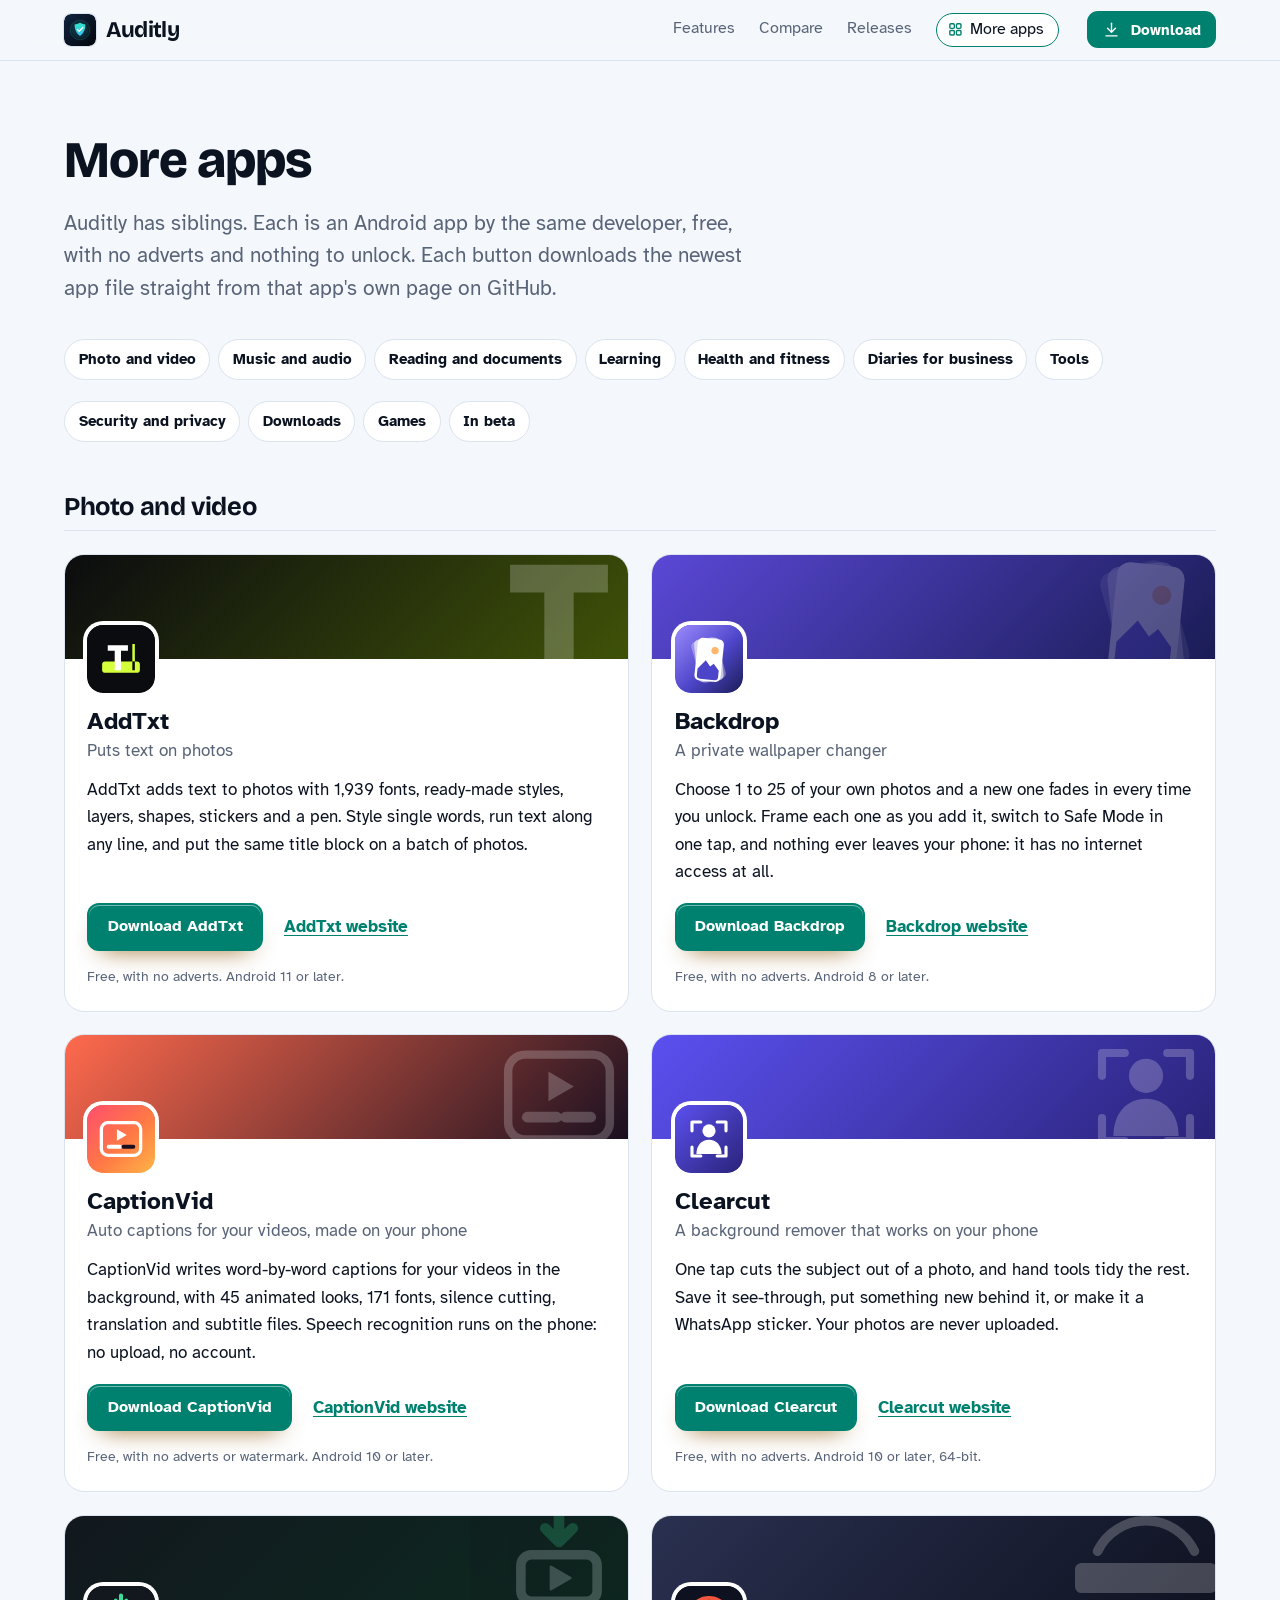
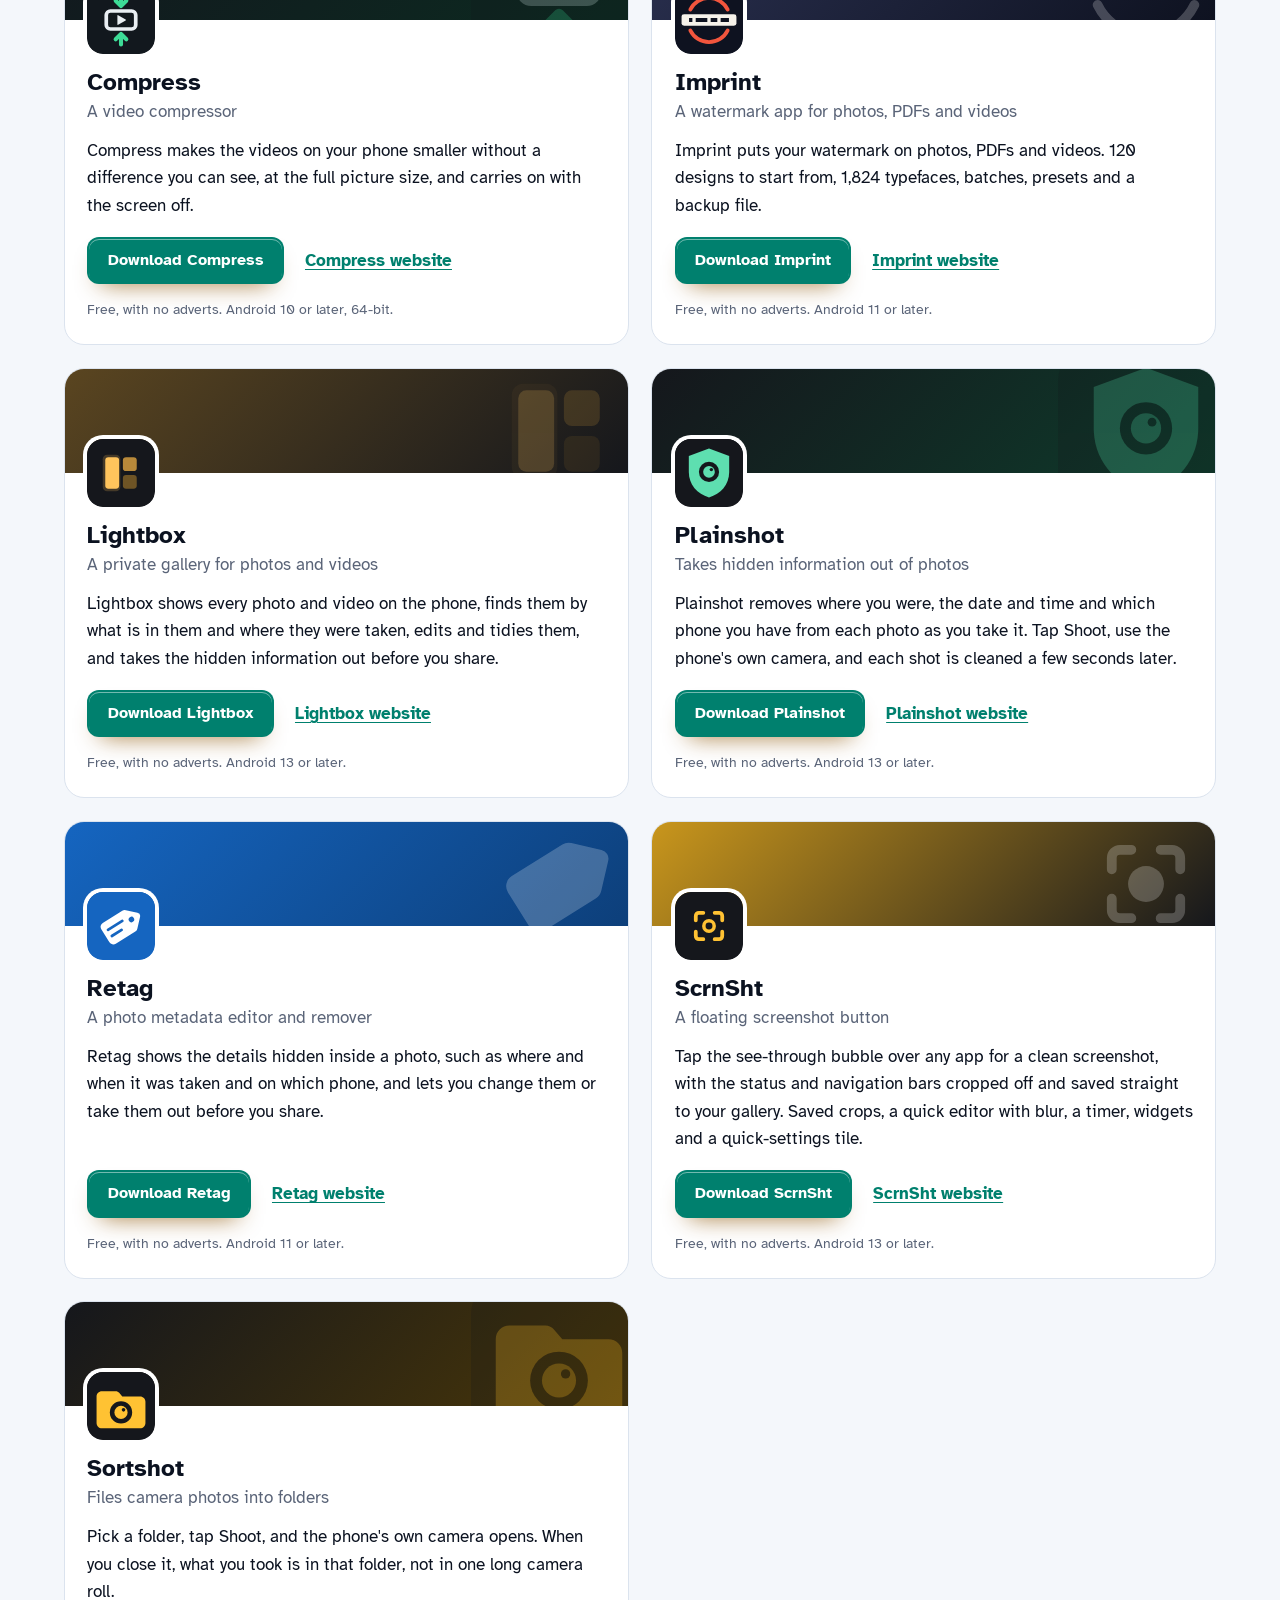
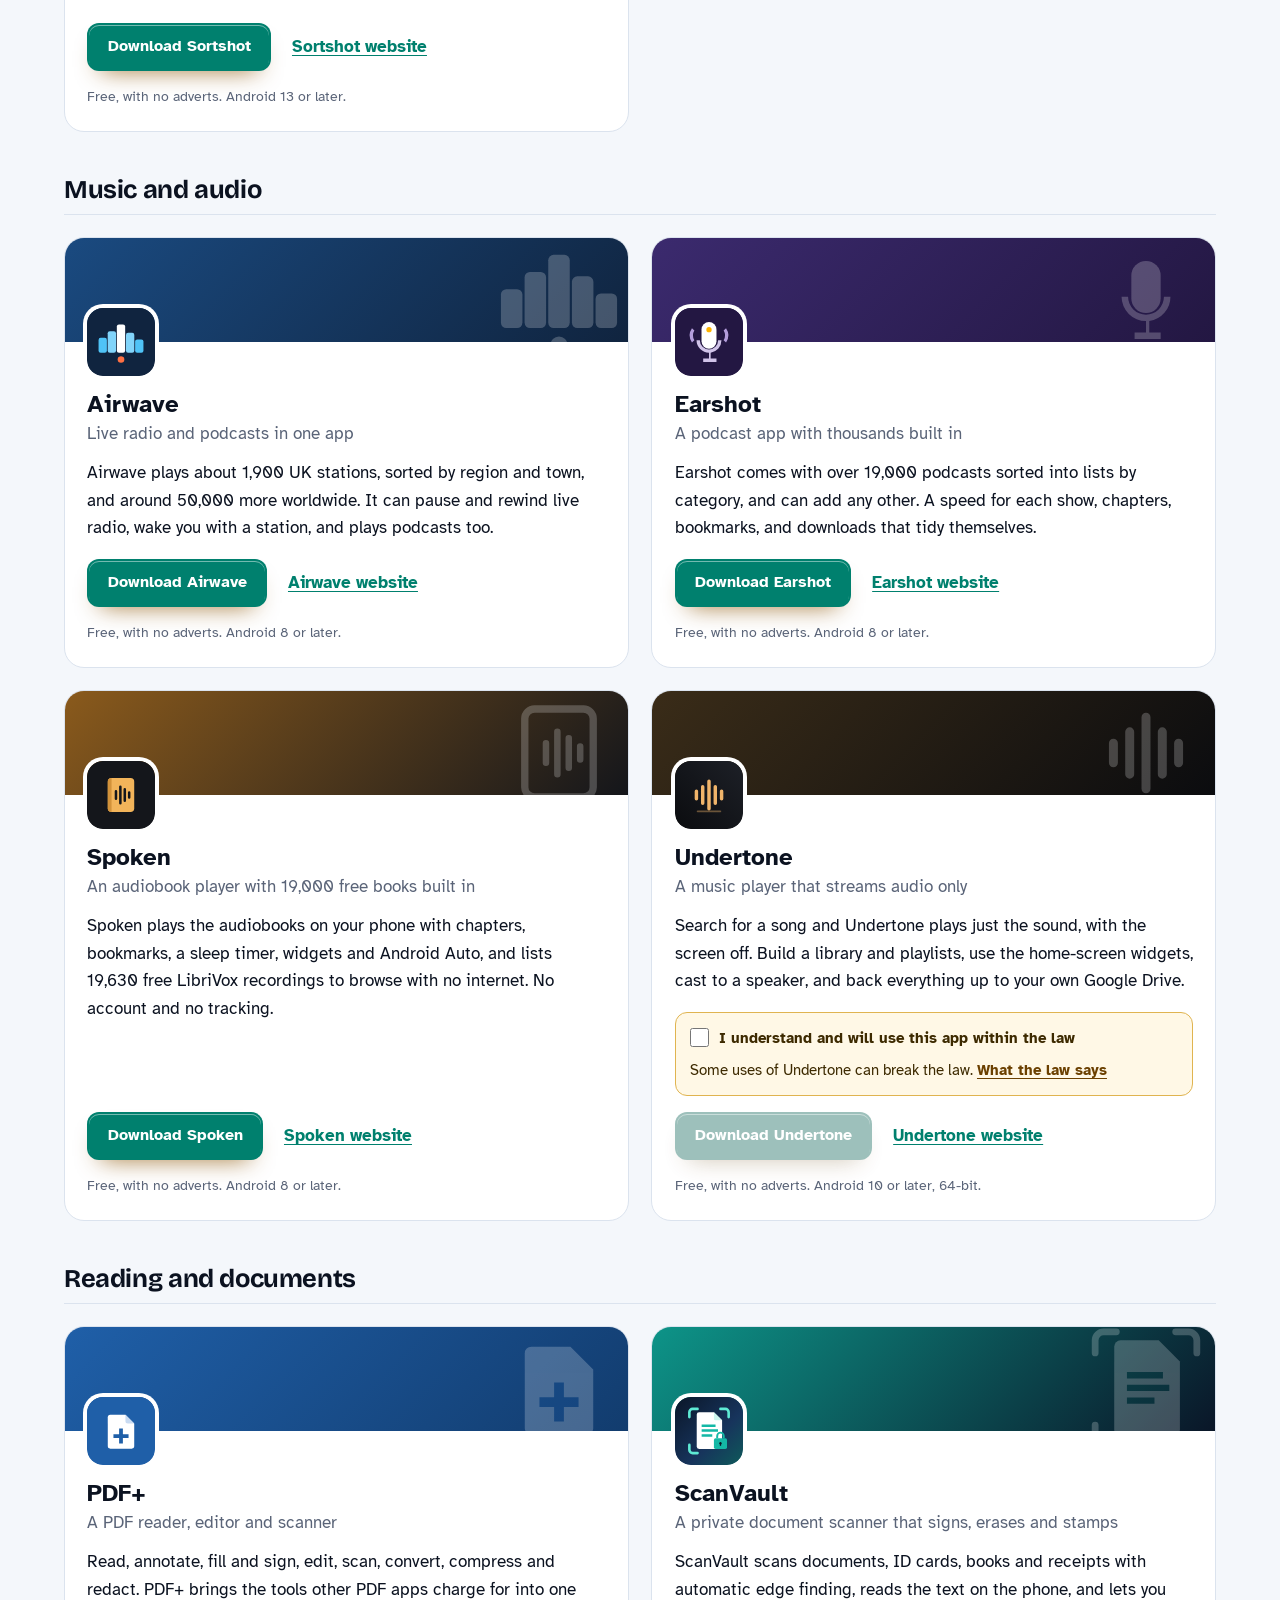
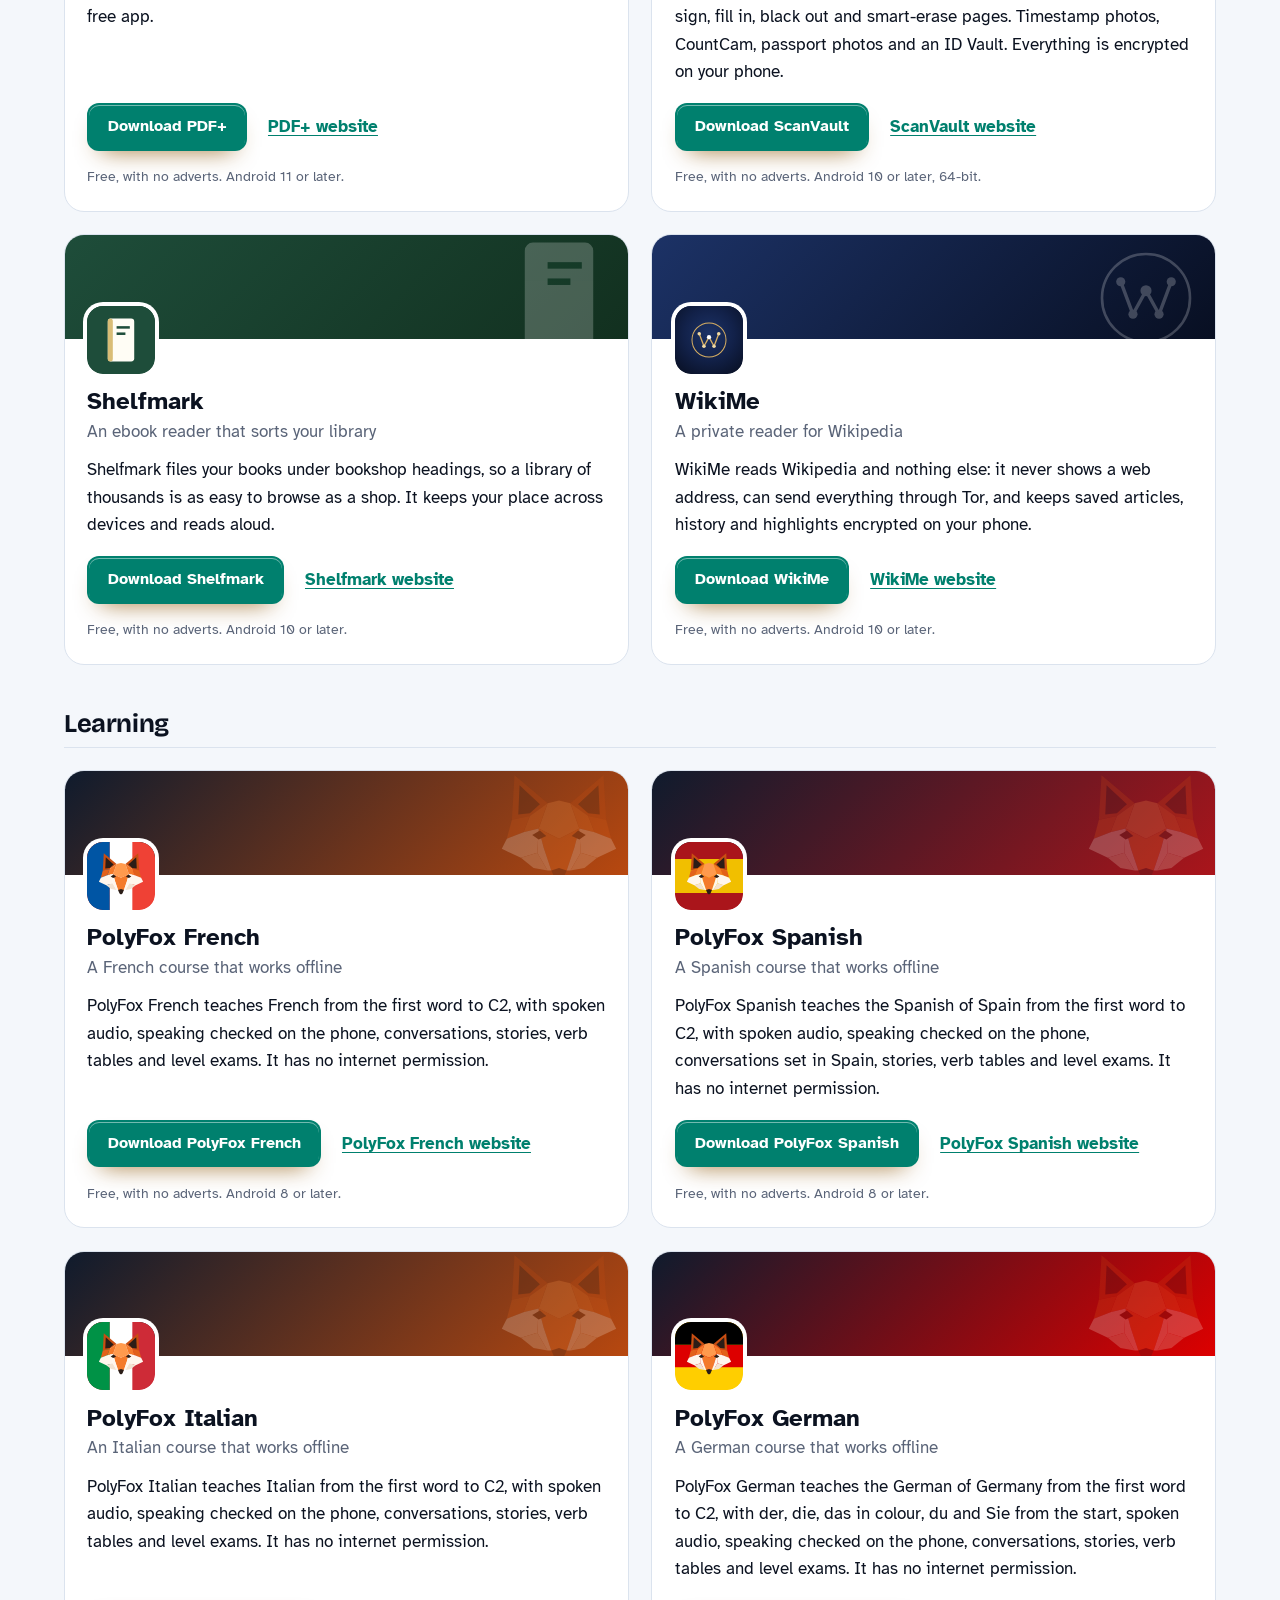
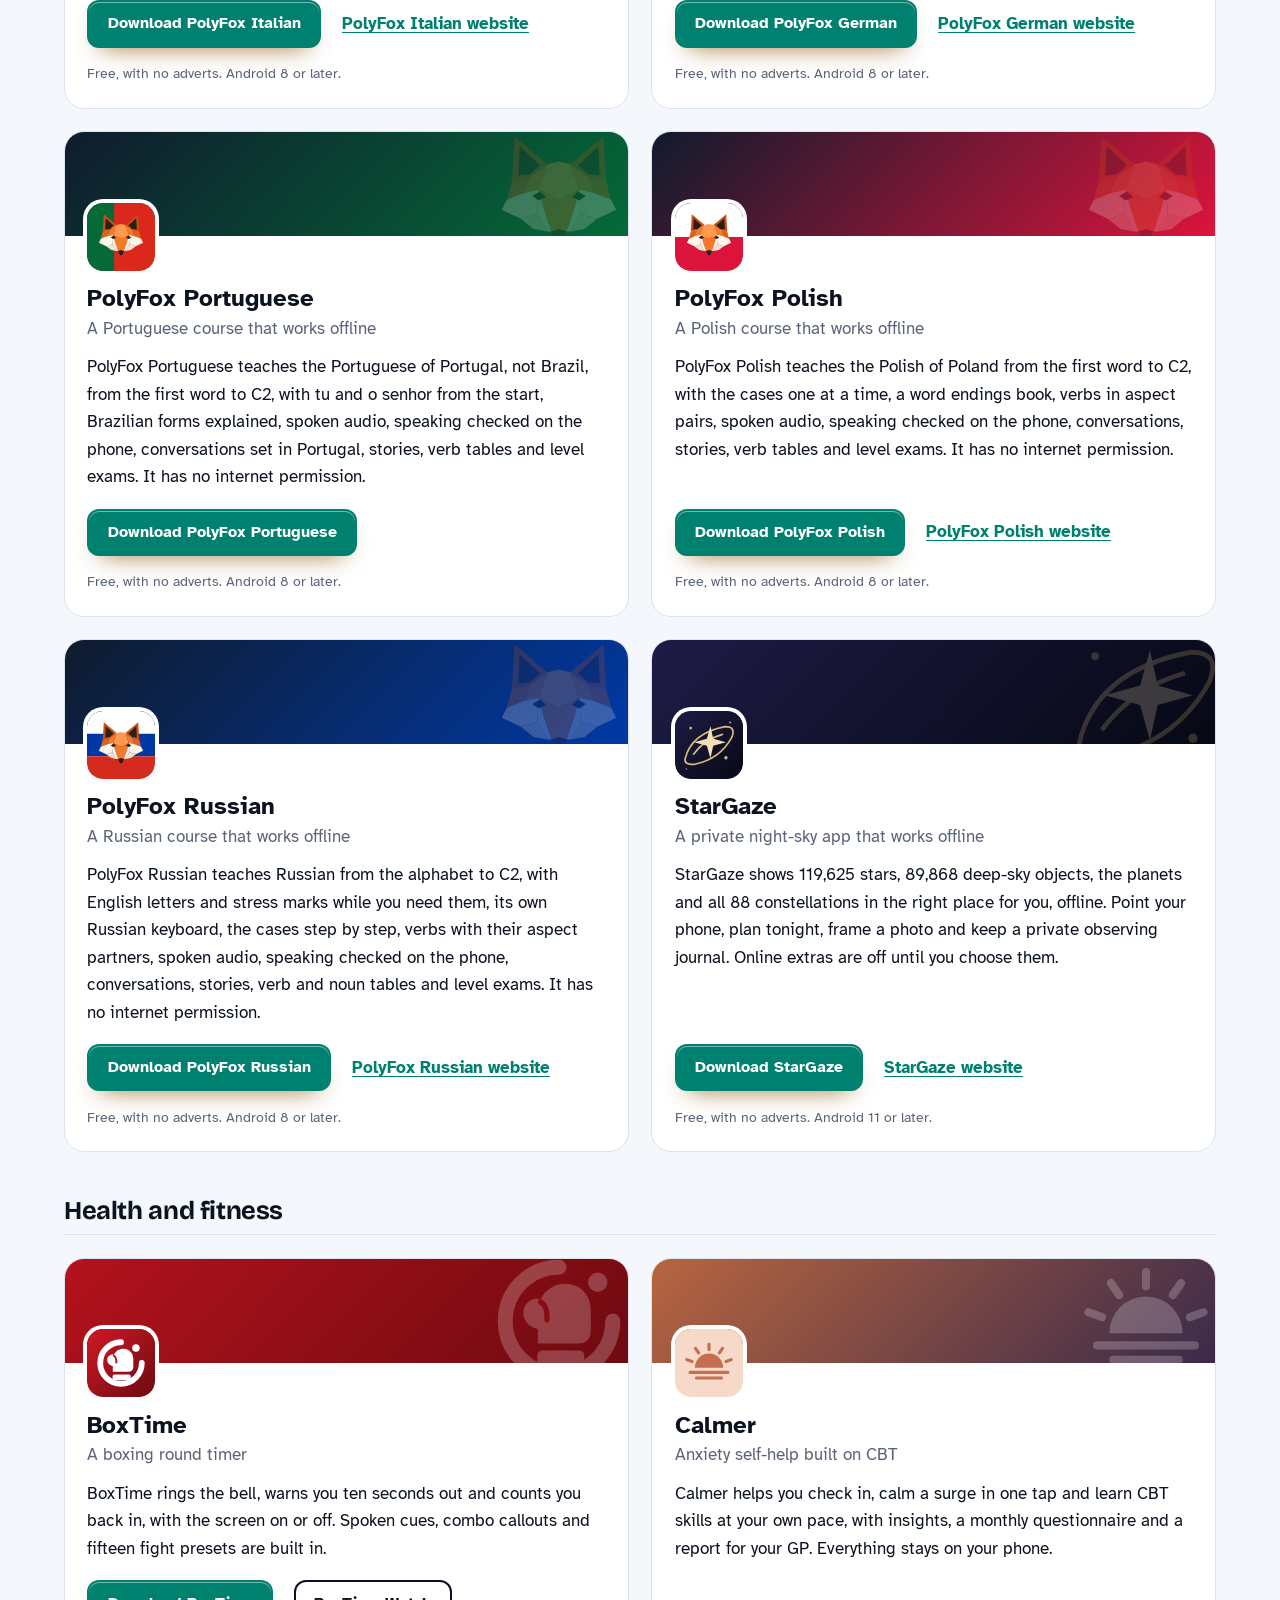
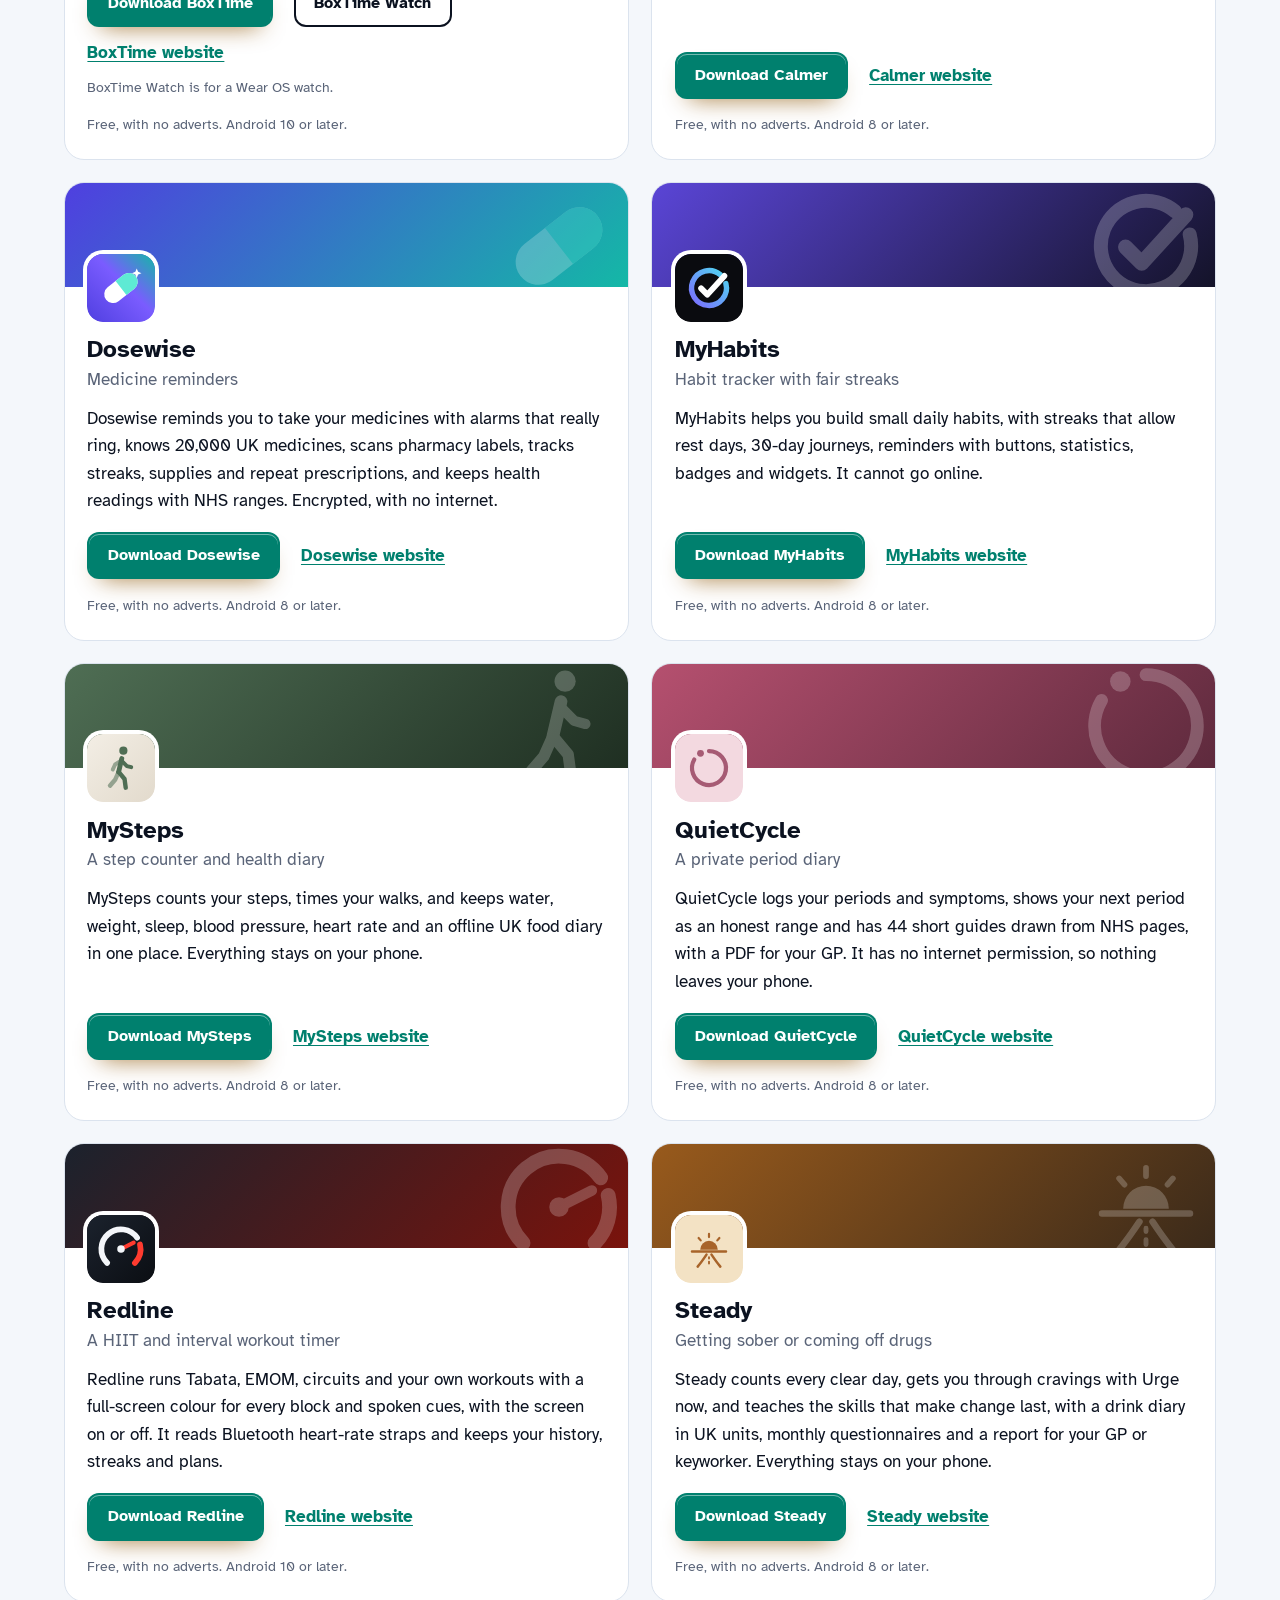
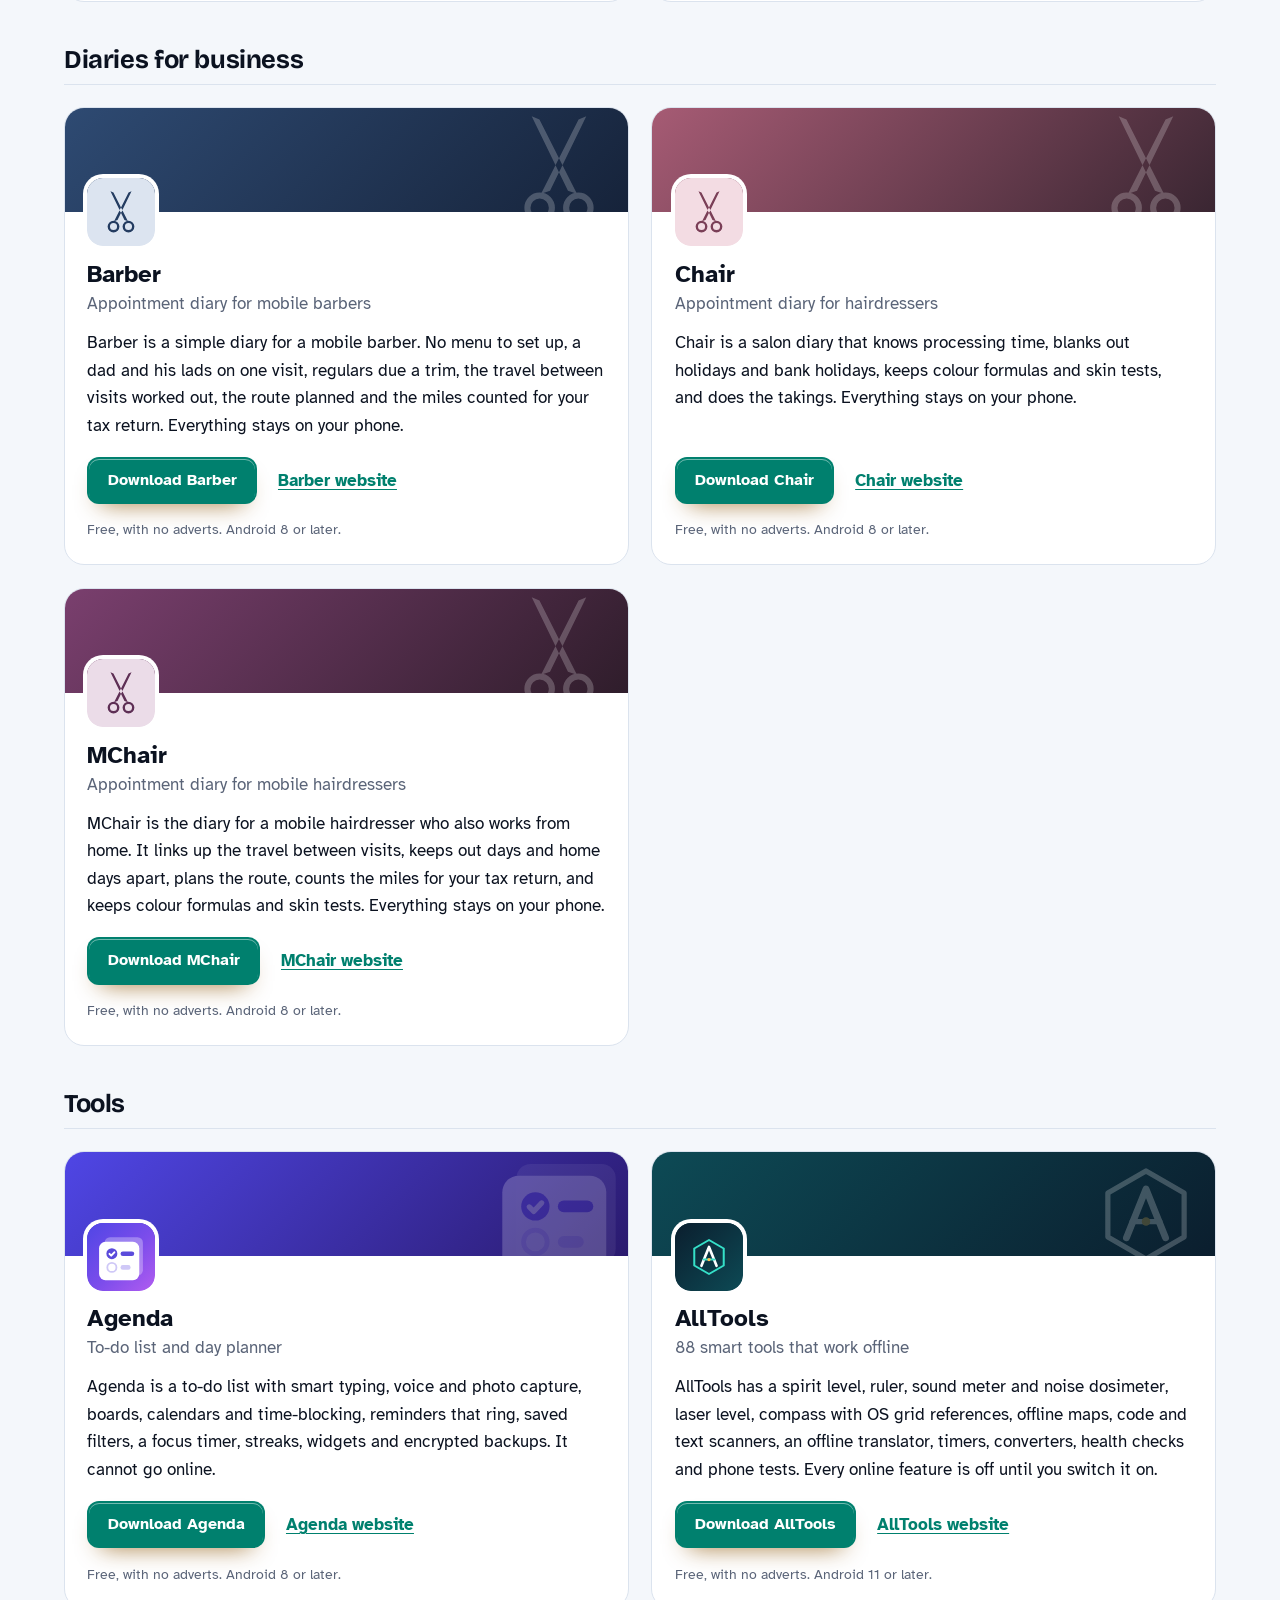
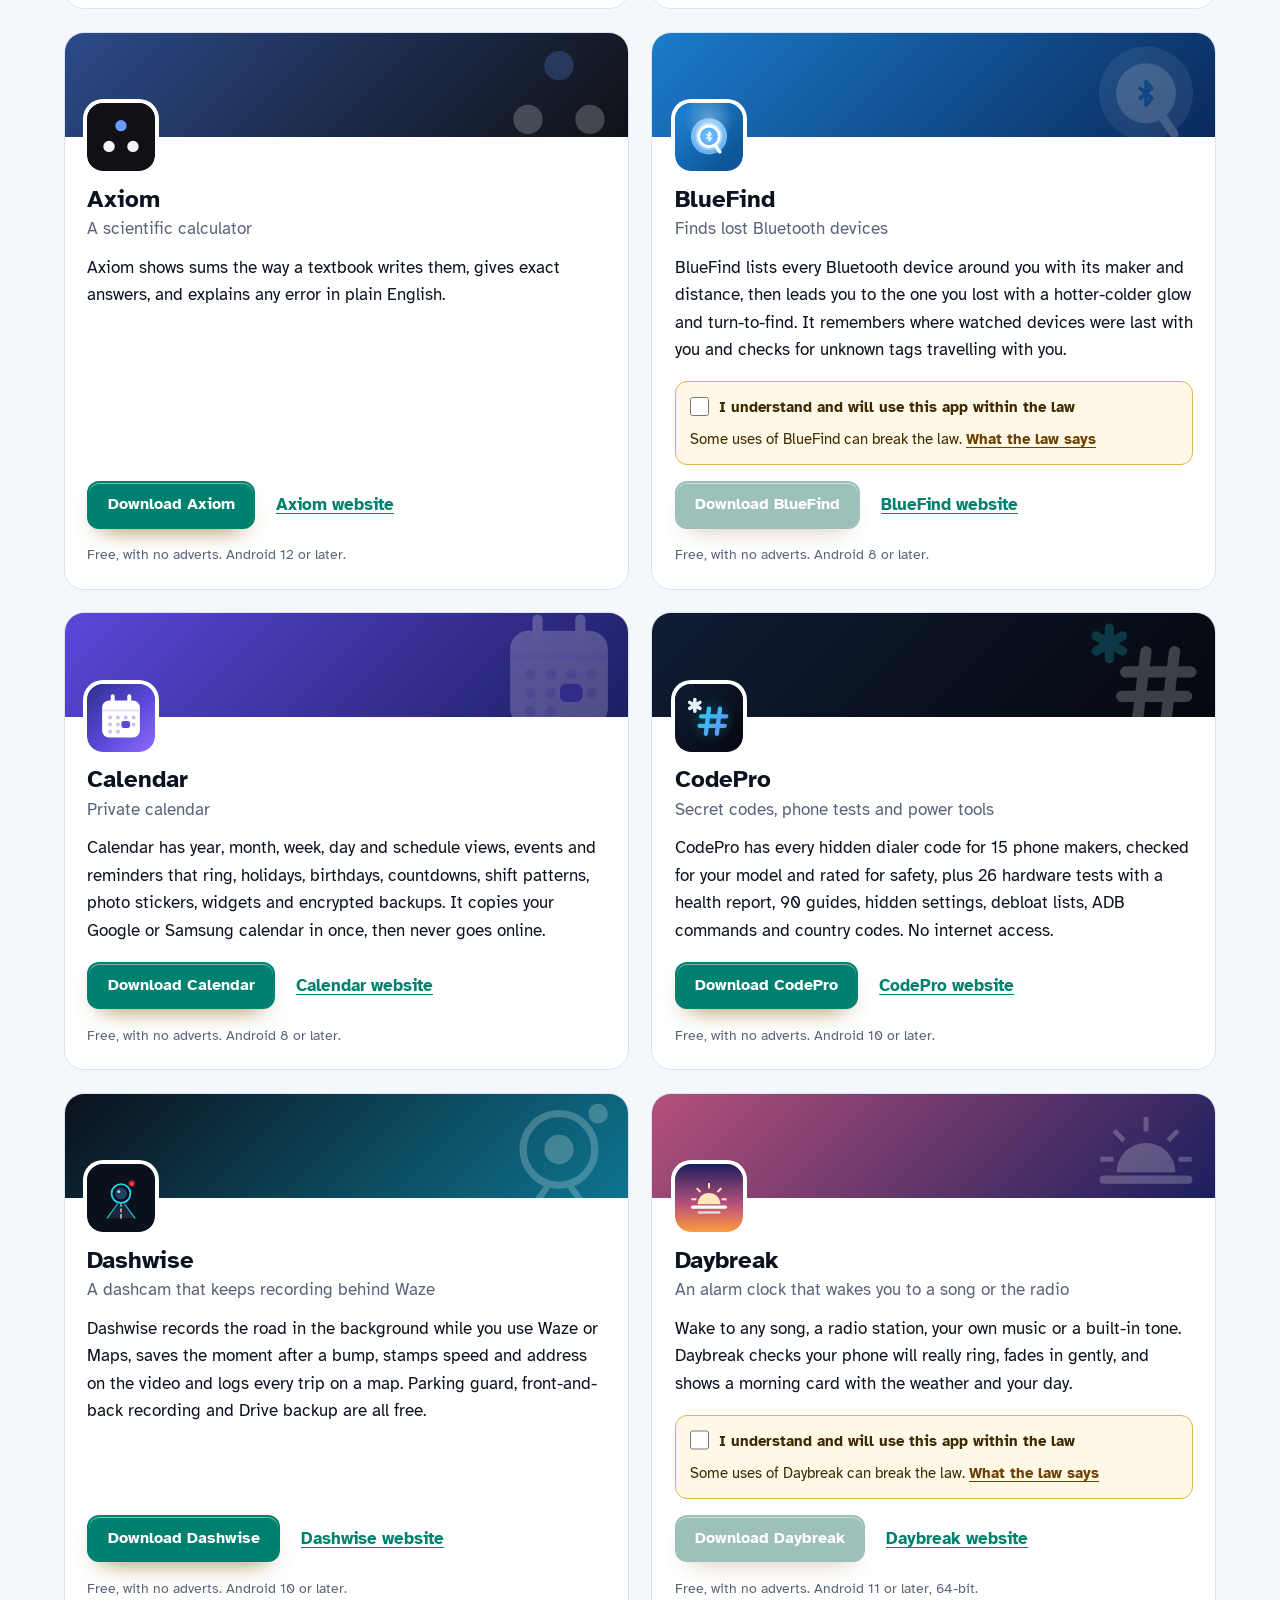
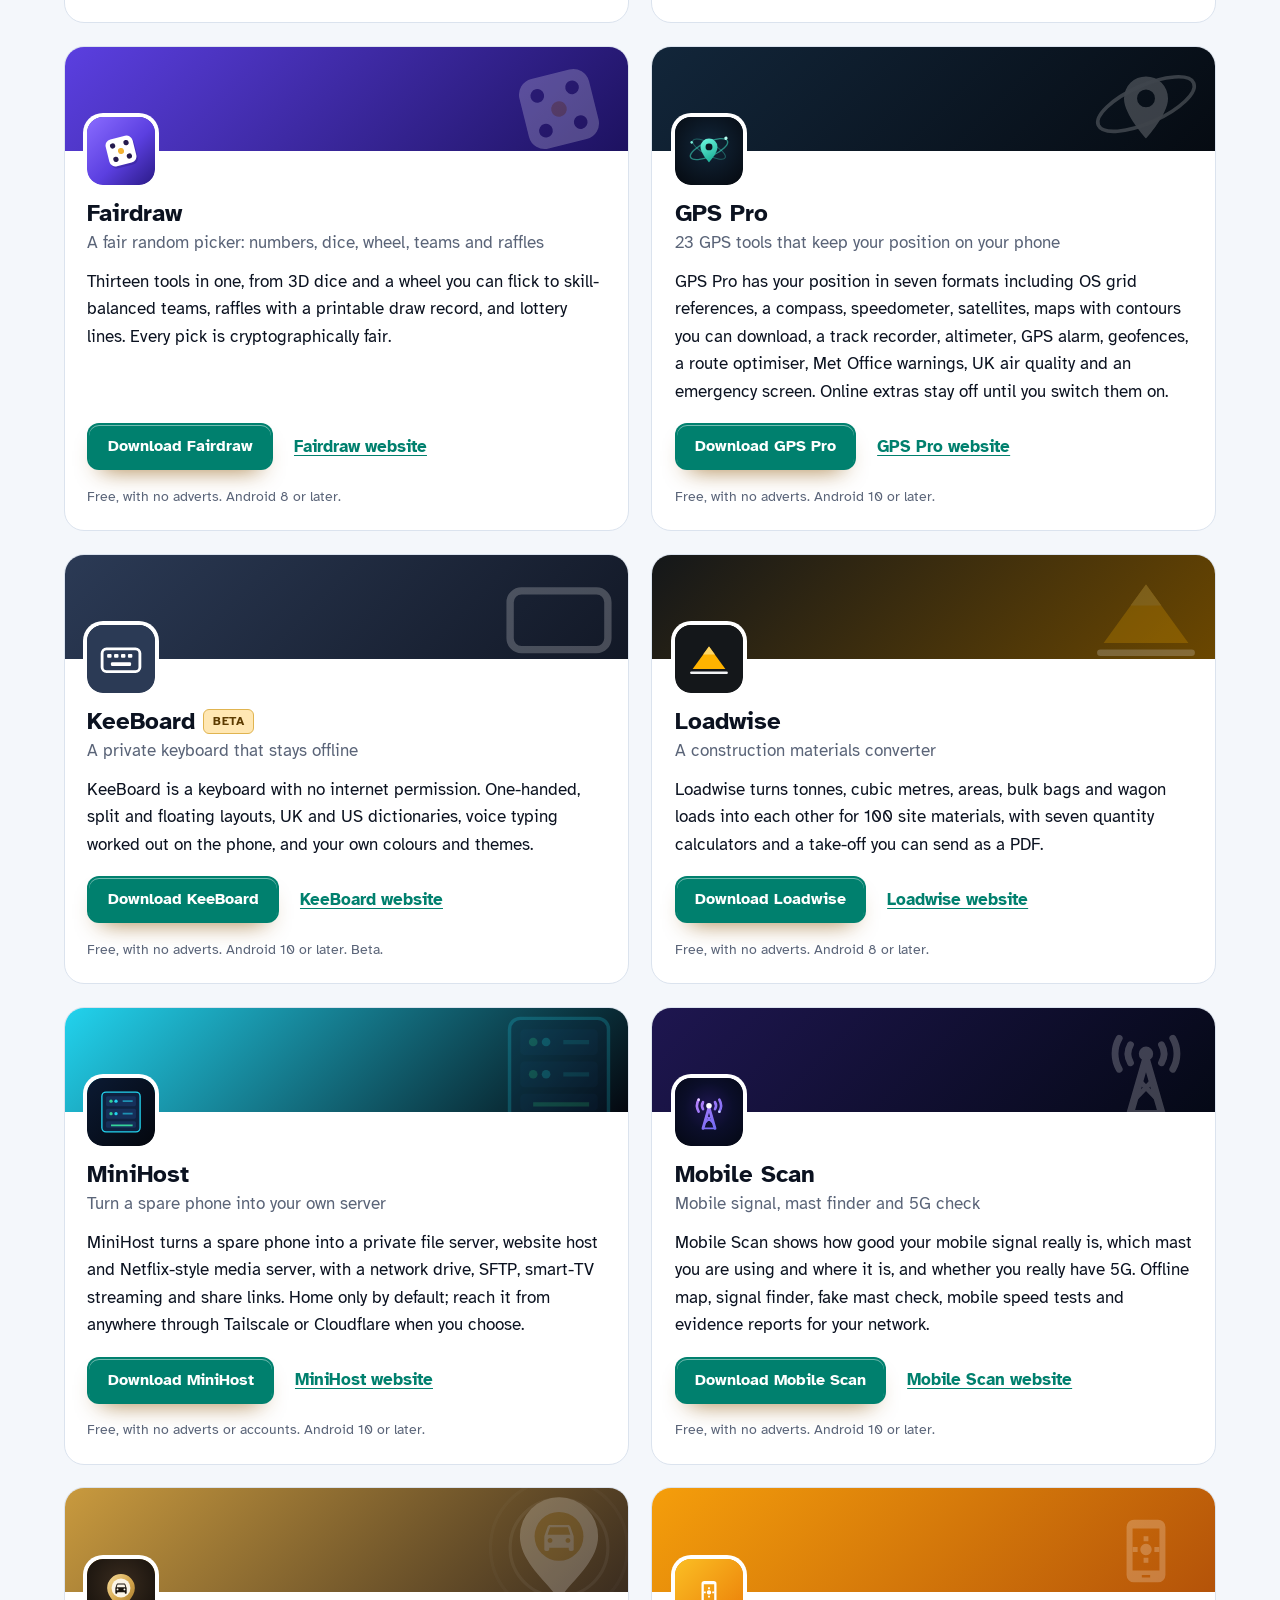
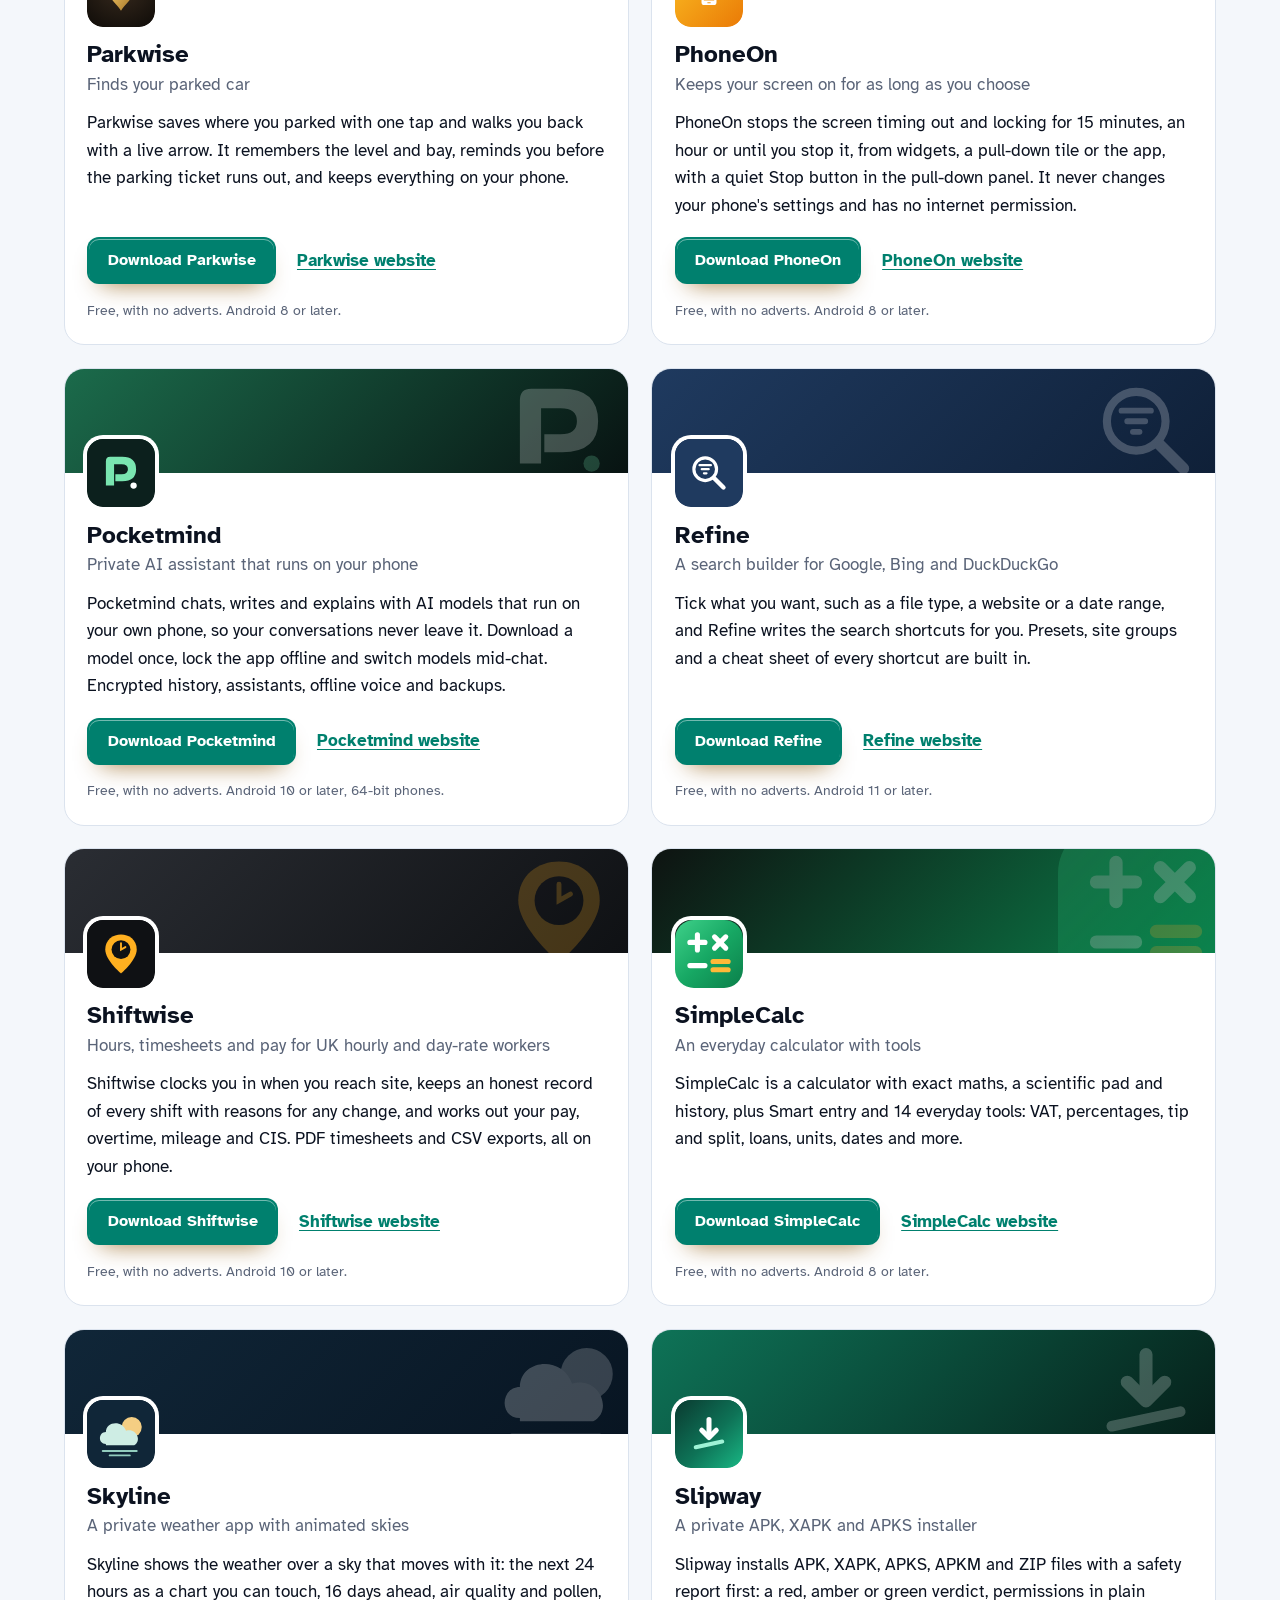
==== commit 3ec05422: "More apps: add AllTools" ====
--- a/more-apps.html
+++ b/more-apps.html
@@ -4,7 +4,7 @@
 <meta charset="utf-8">
 <meta name="viewport" content="width=device-width, initial-scale=1">
 <title>More free Android apps from the maker of Auditly</title>
-<meta name="description" content="All 93 free Android apps from the maker of Auditly, in one list by category, each with its download and a link to its website.">
+<meta name="description" content="All 94 free Android apps from the maker of Auditly, in one list by category, each with its download and a link to its website.">
 <meta name="author" content="Jonathan Jackson">
 <link rel="canonical" href="https://customgpter.github.io/auditly/more-apps.html">
 <meta name="theme-color" content="#f4f7fb" media="(prefers-color-scheme: light)">
@@ -12,7 +12,7 @@
 <meta property="og:type" content="website">
 <meta property="og:site_name" content="Auditly">
 <meta property="og:title" content="More free Android apps from the maker of Auditly">
-<meta property="og:description" content="All 93 free Android apps from the maker of Auditly, in one list by category, each with its download and a link to its website.">
+<meta property="og:description" content="All 94 free Android apps from the maker of Auditly, in one list by category, each with its download and a link to its website.">
 <meta property="og:url" content="https://customgpter.github.io/auditly/more-apps.html">
 <meta property="og:image" content="https://customgpter.github.io/auditly/assets/og.png">
 <meta property="og:image:width" content="1200">
@@ -26,7 +26,7 @@
 <link rel="preload" href="./assets/fonts/atkinson-hyperlegible-latin-400-normal.woff2" as="font" type="font/woff2" crossorigin>
 <link rel="stylesheet" href="./assets/site.css?v=1">
 <link rel="stylesheet" href="./assets/house.css?v=1">
-<script type="application/ld+json">{"@context":"https://schema.org","@type":"ItemList","name":"Apps from the maker of Auditly","url":"https://customgpter.github.io/auditly/more-apps.html","itemListElement":[{"@type":"ListItem","position":1,"name":"AddTxt","url":"https://customgpter.github.io/addtxt/"},{"@type":"ListItem","position":2,"name":"Backdrop","url":"https://customgpter.github.io/backdrop/"},{"@type":"ListItem","position":3,"name":"CaptionVid","url":"https://customgpter.github.io/captionvid/"},{"@type":"ListItem","position":4,"name":"Clearcut","url":"https://customgpter.github.io/clearcut/"},{"@type":"ListItem","position":5,"name":"Compress","url":"https://customgpter.github.io/compress/"},{"@type":"ListItem","position":6,"name":"Imprint","url":"https://customgpter.github.io/imprint/"},{"@type":"ListItem","position":7,"name":"Lightbox","url":"https://customgpter.github.io/lightbox/"},{"@type":"ListItem","position":8,"name":"Plainshot","url":"https://customgpter.github.io/plainshot/"},{"@type":"ListItem","position":9,"name":"Retag","url":"https://customgpter.github.io/retag/"},{"@type":"ListItem","position":10,"name":"ScrnSht","url":"https://customgpter.github.io/scrnsht/"},{"@type":"ListItem","position":11,"name":"Sortshot","url":"https://customgpter.github.io/sortshot/"},{"@type":"ListItem","position":12,"name":"Airwave","url":"https://customgpter.github.io/airwave/"},{"@type":"ListItem","position":13,"name":"Earshot","url":"https://customgpter.github.io/earshot/"},{"@type":"ListItem","position":14,"name":"Spoken","url":"https://customgpter.github.io/spoken/"},{"@type":"ListItem","position":15,"name":"Undertone","url":"https://customgpter.github.io/undertone/"},{"@type":"ListItem","position":16,"name":"PDF+","url":"https://customgpter.github.io/pdfplus/"},{"@type":"ListItem","position":17,"name":"ScanVault","url":"https://customgpter.github.io/scanvault/"},{"@type":"ListItem","position":18,"name":"Shelfmark","url":"https://customgpter.github.io/shelfmark/"},{"@type":"ListItem","position":19,"name":"WikiMe","url":"https://customgpter.github.io/wikime/"},{"@type":"ListItem","position":20,"name":"PolyFox French","url":"https://customgpter.github.io/polyfox/"},{"@type":"ListItem","position":21,"name":"PolyFox German","url":"https://customgpter.github.io/polyfox-german/"},{"@type":"ListItem","position":22,"name":"PolyFox Polish","url":"https://customgpter.github.io/polyfox-polish/"},{"@type":"ListItem","position":23,"name":"PolyFox Russian","url":"https://customgpter.github.io/polyfox-russian/"},{"@type":"ListItem","position":24,"name":"StarGaze","url":"https://customgpter.github.io/stargaze/"},{"@type":"ListItem","position":25,"name":"BoxTime","url":"https://customgpter.github.io/boxtime/"},{"@type":"ListItem","position":26,"name":"Calmer","url":"https://customgpter.github.io/calmer/"},{"@type":"ListItem","position":27,"name":"Dosewise","url":"https://customgpter.github.io/dosewise/"},{"@type":"ListItem","position":28,"name":"MyHabits","url":"https://customgpter.github.io/myhabits/"},{"@type":"ListItem","position":29,"name":"MySteps","url":"https://customgpter.github.io/mysteps/"},{"@type":"ListItem","position":30,"name":"QuietCycle","url":"https://customgpter.github.io/quietcycle/"},{"@type":"ListItem","position":31,"name":"Redline","url":"https://customgpter.github.io/redline/"},{"@type":"ListItem","position":32,"name":"Steady","url":"https://customgpter.github.io/steady/"},{"@type":"ListItem","position":33,"name":"Barber","url":"https://customgpter.github.io/barber/"},{"@type":"ListItem","position":34,"name":"Chair","url":"https://customgpter.github.io/chair/"},{"@type":"ListItem","position":35,"name":"MChair","url":"https://customgpter.github.io/mchair/"},{"@type":"ListItem","position":36,"name":"Agenda","url":"https://customgpter.github.io/agenda/"},{"@type":"ListItem","position":37,"name":"Axiom","url":"https://customgpter.github.io/axiom/"},{"@type":"ListItem","position":38,"name":"BlueFind","url":"https://customgpter.github.io/bluefind/"},{"@type":"ListItem","position":39,"name":"Calendar","url":"https://customgpter.github.io/calendar/"},{"@type":"ListItem","position":40,"name":"CodePro","url":"https://customgpter.github.io/codepro/"},{"@type":"ListItem","position":41,"name":"Dashwise","url":"https://customgpter.github.io/dashwise/"},{"@type":"ListItem","position":42,"name":"Daybreak","url":"https://customgpter.github.io/daybreak/"},{"@type":"ListItem","position":43,"name":"Fairdraw","url":"https://customgpter.github.io/fairdraw/"},{"@type":"ListItem","position":44,"name":"GPS Pro","url":"https://customgpter.github.io/gpspro/"},{"@type":"ListItem","position":45,"name":"KeeBoard","url":"https://customgpter.github.io/keeboard/"},{"@type":"ListItem","position":46,"name":"Loadwise","url":"https://customgpter.github.io/loadwise/"},{"@type":"ListItem","position":47,"name":"MiniHost","url":"https://customgpter.github.io/minihost/"},{"@type":"ListItem","position":48,"name":"Mobile Scan","url":"https://customgpter.github.io/mobilescan/"},{"@type":"ListItem","position":49,"name":"Parkwise","url":"https://customgpter.github.io/parkwise/"},{"@type":"ListItem","position":50,"name":"Pocketmind","url":"https://customgpter.github.io/pocketmind/"},{"@type":"ListItem","position":51,"name":"Refine","url":"https://customgpter.github.io/refine/"},{"@type":"ListItem","position":52,"name":"Shiftwise","url":"https://customgpter.github.io/shiftwise/"},{"@type":"ListItem","position":53,"name":"SimpleCalc","url":"https://customgpter.github.io/simplecalc/"},{"@type":"ListItem","position":54,"name":"Skyline","url":"https://customgpter.github.io/skyline/"},{"@type":"ListItem","position":55,"name":"Slipway","url":"https://customgpter.github.io/slipway/"},{"@type":"ListItem","position":56,"name":"Tagger","url":"https://customgpter.github.io/tagger/"},{"@type":"ListItem","position":57,"name":"TotalClean","url":"https://customgpter.github.io/totalclean/"},{"@type":"ListItem","position":58,"name":"TVLink","url":"https://customgpter.github.io/tvlink/"},{"@type":"ListItem","position":59,"name":"Unbox","url":"https://customgpter.github.io/unbox/"},{"@type":"ListItem","position":60,"name":"WhatsKeep","url":"https://customgpter.github.io/whatskeep/"},{"@type":"ListItem","position":61,"name":"WiFi Scan","url":"https://customgpter.github.io/wifiscan/"},{"@type":"ListItem","position":62,"name":"Auditly","url":"https://customgpter.github.io/auditly/"},{"@type":"ListItem","position":63,"name":"Backchannel","url":"https://customgpter.github.io/backchannel/"},{"@type":"ListItem","position":64,"name":"ENotes","url":"https://customgpter.github.io/enotes/"},{"@type":"ListItem","position":65,"name":"FindMe","url":"https://customgpter.github.io/findme/"},{"@type":"ListItem","position":66,"name":"iLock","url":"https://customgpter.github.io/ilock/"},{"@type":"ListItem","position":67,"name":"ImSafe","url":"https://customgpter.github.io/imsafe/"},{"@type":"ListItem","position":68,"name":"IShred","url":"https://customgpter.github.io/ishred/"},{"@type":"ListItem","position":69,"name":"LockBox","url":"https://customgpter.github.io/lockbox/"},{"@type":"ListItem","position":70,"name":"PassVault","url":"https://customgpter.github.io/passvault/"},{"@type":"ListItem","position":71,"name":"SpyFind","url":"https://customgpter.github.io/spyfind/"},{"@type":"ListItem","position":72,"name":"TextWipe","url":"https://customgpter.github.io/textwipe/"},{"@type":"ListItem","position":73,"name":"Tracewire","url":"https://customgpter.github.io/tracewire/"},{"@type":"ListItem","position":74,"name":"Vigil","url":"https://customgpter.github.io/vigil/"},{"@type":"ListItem","position":75,"name":"Grab","url":"https://customgpter.github.io/grab/"},{"@type":"ListItem","position":76,"name":"Swarm","url":"https://customgpter.github.io/swarm/"},{"@type":"ListItem","position":77,"name":"Plane Games","url":"https://customgpter.github.io/plane-games/"},{"@type":"ListItem","position":78,"name":"Ninefold","url":"https://customgpter.github.io/ninefold/"},{"@type":"ListItem","position":79,"name":"Cubewise","url":"https://customgpter.github.io/cubewise/"},{"@type":"ListItem","position":80,"name":"Tilewise","url":"https://customgpter.github.io/tilewise/"},{"@type":"ListItem","position":81,"name":"Letterwise","url":"https://customgpter.github.io/letterwise/"},{"@type":"ListItem","position":82,"name":"Kingside","url":"https://customgpter.github.io/kingside/"},{"@type":"ListItem","position":83,"name":"Deckhand","url":"https://customgpter.github.io/deckhand/"},{"@type":"ListItem","position":84,"name":"SNESForge","url":"https://customgpter.github.io/snesforge/"},{"@type":"ListItem","position":85,"name":"Fame Boy","url":"https://customgpter.github.io/fameboy/"},{"@type":"ListItem","position":86,"name":"PSPPro","url":"https://customgpter.github.io/psppro/"},{"@type":"ListItem","position":87,"name":"MegaGen","url":"https://customgpter.github.io/megagen/"},{"@type":"ListItem","position":88,"name":"QVR","url":"https://customgpter.github.io/qvr/"},{"@type":"ListItem","position":89,"name":"QVR Watch","url":"https://customgpter.github.io/qvr-watch/"},{"@type":"ListItem","position":90,"name":"QVRLite","url":"https://customgpter.github.io/qvrlite/"},{"@type":"ListItem","position":91,"name":"Onionz","url":"https://customgpter.github.io/onionz/"},{"@type":"ListItem","position":92,"name":"OnionzWeb","url":"https://customgpter.github.io/onionzweb/"}]}</script>
+<script type="application/ld+json">{"@context":"https://schema.org","@type":"ItemList","name":"Apps from the maker of Auditly","url":"https://customgpter.github.io/auditly/more-apps.html","itemListElement":[{"@type":"ListItem","position":1,"name":"AddTxt","url":"https://customgpter.github.io/addtxt/"},{"@type":"ListItem","position":2,"name":"Backdrop","url":"https://customgpter.github.io/backdrop/"},{"@type":"ListItem","position":3,"name":"CaptionVid","url":"https://customgpter.github.io/captionvid/"},{"@type":"ListItem","position":4,"name":"Clearcut","url":"https://customgpter.github.io/clearcut/"},{"@type":"ListItem","position":5,"name":"Compress","url":"https://customgpter.github.io/compress/"},{"@type":"ListItem","position":6,"name":"Imprint","url":"https://customgpter.github.io/imprint/"},{"@type":"ListItem","position":7,"name":"Lightbox","url":"https://customgpter.github.io/lightbox/"},{"@type":"ListItem","position":8,"name":"Plainshot","url":"https://customgpter.github.io/plainshot/"},{"@type":"ListItem","position":9,"name":"Retag","url":"https://customgpter.github.io/retag/"},{"@type":"ListItem","position":10,"name":"ScrnSht","url":"https://customgpter.github.io/scrnsht/"},{"@type":"ListItem","position":11,"name":"Sortshot","url":"https://customgpter.github.io/sortshot/"},{"@type":"ListItem","position":12,"name":"Airwave","url":"https://customgpter.github.io/airwave/"},{"@type":"ListItem","position":13,"name":"Earshot","url":"https://customgpter.github.io/earshot/"},{"@type":"ListItem","position":14,"name":"Spoken","url":"https://customgpter.github.io/spoken/"},{"@type":"ListItem","position":15,"name":"Undertone","url":"https://customgpter.github.io/undertone/"},{"@type":"ListItem","position":16,"name":"PDF+","url":"https://customgpter.github.io/pdfplus/"},{"@type":"ListItem","position":17,"name":"ScanVault","url":"https://customgpter.github.io/scanvault/"},{"@type":"ListItem","position":18,"name":"Shelfmark","url":"https://customgpter.github.io/shelfmark/"},{"@type":"ListItem","position":19,"name":"WikiMe","url":"https://customgpter.github.io/wikime/"},{"@type":"ListItem","position":20,"name":"PolyFox French","url":"https://customgpter.github.io/polyfox/"},{"@type":"ListItem","position":21,"name":"PolyFox German","url":"https://customgpter.github.io/polyfox-german/"},{"@type":"ListItem","position":22,"name":"PolyFox Polish","url":"https://customgpter.github.io/polyfox-polish/"},{"@type":"ListItem","position":23,"name":"PolyFox Russian","url":"https://customgpter.github.io/polyfox-russian/"},{"@type":"ListItem","position":24,"name":"StarGaze","url":"https://customgpter.github.io/stargaze/"},{"@type":"ListItem","position":25,"name":"BoxTime","url":"https://customgpter.github.io/boxtime/"},{"@type":"ListItem","position":26,"name":"Calmer","url":"https://customgpter.github.io/calmer/"},{"@type":"ListItem","position":27,"name":"Dosewise","url":"https://customgpter.github.io/dosewise/"},{"@type":"ListItem","position":28,"name":"MyHabits","url":"https://customgpter.github.io/myhabits/"},{"@type":"ListItem","position":29,"name":"MySteps","url":"https://customgpter.github.io/mysteps/"},{"@type":"ListItem","position":30,"name":"QuietCycle","url":"https://customgpter.github.io/quietcycle/"},{"@type":"ListItem","position":31,"name":"Redline","url":"https://customgpter.github.io/redline/"},{"@type":"ListItem","position":32,"name":"Steady","url":"https://customgpter.github.io/steady/"},{"@type":"ListItem","position":33,"name":"Barber","url":"https://customgpter.github.io/barber/"},{"@type":"ListItem","position":34,"name":"Chair","url":"https://customgpter.github.io/chair/"},{"@type":"ListItem","position":35,"name":"MChair","url":"https://customgpter.github.io/mchair/"},{"@type":"ListItem","position":36,"name":"Agenda","url":"https://customgpter.github.io/agenda/"},{"@type":"ListItem","position":37,"name":"AllTools","url":"https://customgpter.github.io/alltools/"},{"@type":"ListItem","position":38,"name":"Axiom","url":"https://customgpter.github.io/axiom/"},{"@type":"ListItem","position":39,"name":"BlueFind","url":"https://customgpter.github.io/bluefind/"},{"@type":"ListItem","position":40,"name":"Calendar","url":"https://customgpter.github.io/calendar/"},{"@type":"ListItem","position":41,"name":"CodePro","url":"https://customgpter.github.io/codepro/"},{"@type":"ListItem","position":42,"name":"Dashwise","url":"https://customgpter.github.io/dashwise/"},{"@type":"ListItem","position":43,"name":"Daybreak","url":"https://customgpter.github.io/daybreak/"},{"@type":"ListItem","position":44,"name":"Fairdraw","url":"https://customgpter.github.io/fairdraw/"},{"@type":"ListItem","position":45,"name":"GPS Pro","url":"https://customgpter.github.io/gpspro/"},{"@type":"ListItem","position":46,"name":"KeeBoard","url":"https://customgpter.github.io/keeboard/"},{"@type":"ListItem","position":47,"name":"Loadwise","url":"https://customgpter.github.io/loadwise/"},{"@type":"ListItem","position":48,"name":"MiniHost","url":"https://customgpter.github.io/minihost/"},{"@type":"ListItem","position":49,"name":"Mobile Scan","url":"https://customgpter.github.io/mobilescan/"},{"@type":"ListItem","position":50,"name":"Parkwise","url":"https://customgpter.github.io/parkwise/"},{"@type":"ListItem","position":51,"name":"Pocketmind","url":"https://customgpter.github.io/pocketmind/"},{"@type":"ListItem","position":52,"name":"Refine","url":"https://customgpter.github.io/refine/"},{"@type":"ListItem","position":53,"name":"Shiftwise","url":"https://customgpter.github.io/shiftwise/"},{"@type":"ListItem","position":54,"name":"SimpleCalc","url":"https://customgpter.github.io/simplecalc/"},{"@type":"ListItem","position":55,"name":"Skyline","url":"https://customgpter.github.io/skyline/"},{"@type":"ListItem","position":56,"name":"Slipway","url":"https://customgpter.github.io/slipway/"},{"@type":"ListItem","position":57,"name":"Tagger","url":"https://customgpter.github.io/tagger/"},{"@type":"ListItem","position":58,"name":"TotalClean","url":"https://customgpter.github.io/totalclean/"},{"@type":"ListItem","position":59,"name":"TVLink","url":"https://customgpter.github.io/tvlink/"},{"@type":"ListItem","position":60,"name":"Unbox","url":"https://customgpter.github.io/unbox/"},{"@type":"ListItem","position":61,"name":"WhatsKeep","url":"https://customgpter.github.io/whatskeep/"},{"@type":"ListItem","position":62,"name":"WiFi Scan","url":"https://customgpter.github.io/wifiscan/"},{"@type":"ListItem","position":63,"name":"Auditly","url":"https://customgpter.github.io/auditly/"},{"@type":"ListItem","position":64,"name":"Backchannel","url":"https://customgpter.github.io/backchannel/"},{"@type":"ListItem","position":65,"name":"ENotes","url":"https://customgpter.github.io/enotes/"},{"@type":"ListItem","position":66,"name":"FindMe","url":"https://customgpter.github.io/findme/"},{"@type":"ListItem","position":67,"name":"iLock","url":"https://customgpter.github.io/ilock/"},{"@type":"ListItem","position":68,"name":"ImSafe","url":"https://customgpter.github.io/imsafe/"},{"@type":"ListItem","position":69,"name":"IShred","url":"https://customgpter.github.io/ishred/"},{"@type":"ListItem","position":70,"name":"LockBox","url":"https://customgpter.github.io/lockbox/"},{"@type":"ListItem","position":71,"name":"PassVault","url":"https://customgpter.github.io/passvault/"},{"@type":"ListItem","position":72,"name":"SpyFind","url":"https://customgpter.github.io/spyfind/"},{"@type":"ListItem","position":73,"name":"TextWipe","url":"https://customgpter.github.io/textwipe/"},{"@type":"ListItem","position":74,"name":"Tracewire","url":"https://customgpter.github.io/tracewire/"},{"@type":"ListItem","position":75,"name":"Vigil","url":"https://customgpter.github.io/vigil/"},{"@type":"ListItem","position":76,"name":"Grab","url":"https://customgpter.github.io/grab/"},{"@type":"ListItem","position":77,"name":"Swarm","url":"https://customgpter.github.io/swarm/"},{"@type":"ListItem","position":78,"name":"Plane Games","url":"https://customgpter.github.io/plane-games/"},{"@type":"ListItem","position":79,"name":"Ninefold","url":"https://customgpter.github.io/ninefold/"},{"@type":"ListItem","position":80,"name":"Cubewise","url":"https://customgpter.github.io/cubewise/"},{"@type":"ListItem","position":81,"name":"Tilewise","url":"https://customgpter.github.io/tilewise/"},{"@type":"ListItem","position":82,"name":"Letterwise","url":"https://customgpter.github.io/letterwise/"},{"@type":"ListItem","position":83,"name":"Kingside","url":"https://customgpter.github.io/kingside/"},{"@type":"ListItem","position":84,"name":"Deckhand","url":"https://customgpter.github.io/deckhand/"},{"@type":"ListItem","position":85,"name":"SNESForge","url":"https://customgpter.github.io/snesforge/"},{"@type":"ListItem","position":86,"name":"Fame Boy","url":"https://customgpter.github.io/fameboy/"},{"@type":"ListItem","position":87,"name":"PSPPro","url":"https://customgpter.github.io/psppro/"},{"@type":"ListItem","position":88,"name":"MegaGen","url":"https://customgpter.github.io/megagen/"},{"@type":"ListItem","position":89,"name":"QVR","url":"https://customgpter.github.io/qvr/"},{"@type":"ListItem","position":90,"name":"QVR Watch","url":"https://customgpter.github.io/qvr-watch/"},{"@type":"ListItem","position":91,"name":"QVRLite","url":"https://customgpter.github.io/qvrlite/"},{"@type":"ListItem","position":92,"name":"Onionz","url":"https://customgpter.github.io/onionz/"},{"@type":"ListItem","position":93,"name":"OnionzWeb","url":"https://customgpter.github.io/onionzweb/"}]}</script>
 <link rel="stylesheet" href="./assets/apps-list.css?v=1">
 <script src="./assets/apps-list.js?v=1" defer></script>
 </head>
@@ -86,7 +86,7 @@
 <li class="mapp" style="--b:#7a3f6e;--b2:#2f1d2b"><div class="mapp-cover" aria-hidden="true"><svg viewBox="0 0 108 108"><g transform="translate(54 54) scale(1.25) translate(-54 -52)"><path fill="#fff" fill-rule="evenodd" d="M37 70.5a7.5 7.5 0 1 0 15 0a7.5 7.5 0 1 0-15 0zM40 70.5a4.5 4.5 0 1 0 9 0a4.5 4.5 0 1 0-9 0zM56 70.5a7.5 7.5 0 1 0 15 0a7.5 7.5 0 1 0-15 0zM59 70.5a4.5 4.5 0 1 0 9 0a4.5 4.5 0 1 0-9 0z"/><path fill="#fff" d="M45.2 63.6 49.6 62.2 67.4 25.6 63.6 27.2zM62.8 63.6 58.4 62.2 40.6 25.6 44.4 27.2z"/><circle cx="54" cy="49.8" r="1.8" fill="none"/></g></svg></div><div class="mapp-body"><svg class="mapp-icon" viewBox="0 0 108 108" aria-hidden="true"><rect width="108" height="108" rx="24" fill="#EBDCE8"/><g transform="translate(54 54) scale(1.25) translate(-54 -52)"><path fill="#5E2F55" fill-rule="evenodd" d="M37 70.5a7.5 7.5 0 1 0 15 0a7.5 7.5 0 1 0-15 0zM40 70.5a4.5 4.5 0 1 0 9 0a4.5 4.5 0 1 0-9 0zM56 70.5a7.5 7.5 0 1 0 15 0a7.5 7.5 0 1 0-15 0zM59 70.5a4.5 4.5 0 1 0 9 0a4.5 4.5 0 1 0-9 0z"/><path fill="#5E2F55" d="M45.2 63.6 49.6 62.2 67.4 25.6 63.6 27.2zM62.8 63.6 58.4 62.2 40.6 25.6 44.4 27.2z"/><circle cx="54" cy="49.8" r="1.8" fill="#EBDCE8"/></g></svg><h3>MChair</h3><p class="mapp-kind">Appointment diary for mobile hairdressers</p><p class="mapp-say">MChair is the diary for a mobile hairdresser who also works from home. It links up the travel between visits, keeps out days and home days apart, plans the route, counts the miles for your tax return, and keeps colour formulas and skin tests. Everything stays on your phone.</p><p class="mapp-go"><a class="button" href="https://github.com/CustomGPTer/mchair/releases/latest/download/MChair.apk">Download MChair</a><a class="mapp-site" href="https://customgpter.github.io/mchair/">MChair website</a></p><p class="mapp-needs">Free, with no adverts. Android 8 or later.</p></div></li></ul></div>
 <div class="mapps-group" role="group" aria-labelledby="apps-tools"><h2 class="mapps-cat" id="apps-tools">Tools</h2>
 <ul class="mapps"><li class="mapp" style="--b:#4f46e5;--b2:#2a1a6e"><div class="mapp-cover" aria-hidden="true"><svg viewBox="0 0 108 108"><g transform="translate(54 56) scale(1.45) translate(-52 -56)"><rect x="34" y="33" width="42" height="42" rx="6" fill="#fff" fill-opacity=".3"/><rect x="28" y="38" width="44" height="42" rx="7" fill="#fff" fill-opacity=".95"/><circle cx="42" cy="51" r="6" fill="#5b4bdb"/><path d="M39.4 51.2l1.9 1.9 3.4-3.6" stroke="#fff" stroke-width="2.2" fill="none" stroke-linecap="round" stroke-linejoin="round"/><rect x="51.5" y="48.5" width="15" height="5" rx="2.5" fill="#5b4bdb"/><circle cx="42" cy="66" r="5" fill="none" stroke="#cfc8f7" stroke-width="2"/><rect x="51.5" y="63.5" width="11" height="5" rx="2.5" fill="#cfc8f7"/></g></svg></div><div class="mapp-body"><svg class="mapp-icon" viewBox="0 0 108 108" aria-hidden="true"><defs><linearGradient id="i-agenda-agi" x1="0" y1="0" x2="1" y2="1"><stop offset="0" stop-color="#4f46e5"/><stop offset=".55" stop-color="#7c4deb"/><stop offset="1" stop-color="#b15cf0"/></linearGradient></defs><rect width="108" height="108" rx="24" fill="url(#i-agenda-agi)"/><g transform="translate(54 56) scale(1.45) translate(-52 -56)"><rect x="34" y="33" width="42" height="42" rx="6" fill="#fff" fill-opacity=".3"/><rect x="28" y="38" width="44" height="42" rx="7" fill="#fff"/><circle cx="42" cy="51" r="6" fill="#5b4bdb"/><path d="M39.4 51.2l1.9 1.9 3.4-3.6" stroke="#fff" stroke-width="2.2" fill="none" stroke-linecap="round" stroke-linejoin="round"/><rect x="51.5" y="48.5" width="15" height="5" rx="2.5" fill="#5b4bdb"/><circle cx="42" cy="66" r="5" fill="none" stroke="#cfc8f7" stroke-width="2"/><rect x="51.5" y="63.5" width="11" height="5" rx="2.5" fill="#cfc8f7"/></g></svg><h3>Agenda</h3><p class="mapp-kind">To-do list and day planner</p><p class="mapp-say">Agenda is a to-do list with smart typing, voice and photo capture, boards, calendars and time-blocking, reminders that ring, saved filters, a focus timer, streaks, widgets and encrypted backups. It cannot go online.</p><p class="mapp-go"><a class="button" href="https://github.com/CustomGPTer/agenda/releases/latest/download/Agenda.apk">Download Agenda</a><a class="mapp-site" href="https://customgpter.github.io/agenda/">Agenda website</a></p><p class="mapp-needs">Free, with no adverts. Android 8 or later.</p></div></li>
-<li class="mapp" style="--b:#2c4a8a;--b2:#0f1115"><div class="mapp-cover" aria-hidden="true"><svg viewBox="0 0 108 108"><circle cx="54" cy="36" r="9" fill="#6c9bff"/><circle cx="35" cy="69" r="9" fill="#f3f5f8"/><circle cx="73" cy="69" r="9" fill="#f3f5f8"/></svg></div><div class="mapp-body"><svg class="mapp-icon" viewBox="0 0 108 108" aria-hidden="true"><rect width="108" height="108" rx="24" fill="#0f1115"/><circle cx="54" cy="36" r="9" fill="#6c9bff"/><circle cx="35" cy="69" r="9" fill="#f3f5f8"/><circle cx="73" cy="69" r="9" fill="#f3f5f8"/></svg><h3>Axiom</h3><p class="mapp-kind">A scientific calculator</p><p class="mapp-say">Axiom shows sums the way a textbook writes them, gives exact answers, and explains any error in plain English.</p><p class="mapp-go"><a class="button" href="https://github.com/CustomGPTer/axiom/releases/latest/download/Axiom.apk">Download Axiom</a><a class="mapp-site" href="https://customgpter.github.io/axiom/">Axiom website</a></p><p class="mapp-needs">Free, with no adverts. Android 12 or later.</p></div></li>
+<li class="mapp" style="--b:#0d4a55;--b2:#0b1e2e"><div class="mapp-cover" aria-hidden="true"><svg viewBox="0 0 108 108"><path d="M54 27L77.4 40.5L77.4 67.5L54 81L30.6 67.5L30.6 40.5Z" stroke="#fff" stroke-width="3.2" stroke-linejoin="round" fill="none"/><path d="M42 68L54 38L66 68" stroke="#fff" stroke-width="4.2" stroke-linecap="round" stroke-linejoin="round" fill="none"/><path d="M45.5 58L62.5 58" stroke="#fff" stroke-width="3.2" stroke-linecap="round"/><circle cx="54" cy="58" r="2.6" fill="#ffc24b"/></svg></div><div class="mapp-body"><svg class="mapp-icon" viewBox="0 0 108 108" aria-hidden="true"><defs><linearGradient id="i-alltools-atbg" x1="0" y1="0" x2="1" y2="1"><stop offset="0" stop-color="#0b1e2e"/><stop offset="1" stop-color="#0d4a55"/></linearGradient></defs><rect width="108" height="108" rx="24" fill="url(#i-alltools-atbg)"/><path d="M54 27L77.4 40.5L77.4 67.5L54 81L30.6 67.5L30.6 40.5Z" stroke="#35e0c8" stroke-width="3.2" stroke-linejoin="round" fill="none"/><path d="M42 68L54 38L66 68" stroke="#fff" stroke-width="4.2" stroke-linecap="round" stroke-linejoin="round" fill="none"/><path d="M45.5 58L62.5 58" stroke="#35e0c8" stroke-width="3.2" stroke-linecap="round"/><circle cx="54" cy="58" r="2.6" fill="#ffc24b"/></svg><h3>AllTools</h3><p class="mapp-kind">88 smart tools that work offline</p><p class="mapp-say">AllTools has a spirit level, ruler, sound meter and noise dosimeter, laser level, compass with OS grid references, offline maps, code and text scanners, an offline translator, timers, converters, health checks and phone tests. Every online feature is off until you switch it on.</p><p class="mapp-go"><a class="button" href="https://github.com/CustomGPTer/alltools/releases/latest/download/AllTools.apk">Download AllTools</a><a class="mapp-site" href="https://customgpter.github.io/alltools/">AllTools website</a></p><p class="mapp-needs">Free, with no adverts. Android 11 or later.</p></div></li><li class="mapp" style="--b:#2c4a8a;--b2:#0f1115"><div class="mapp-cover" aria-hidden="true"><svg viewBox="0 0 108 108"><circle cx="54" cy="36" r="9" fill="#6c9bff"/><circle cx="35" cy="69" r="9" fill="#f3f5f8"/><circle cx="73" cy="69" r="9" fill="#f3f5f8"/></svg></div><div class="mapp-body"><svg class="mapp-icon" viewBox="0 0 108 108" aria-hidden="true"><rect width="108" height="108" rx="24" fill="#0f1115"/><circle cx="54" cy="36" r="9" fill="#6c9bff"/><circle cx="35" cy="69" r="9" fill="#f3f5f8"/><circle cx="73" cy="69" r="9" fill="#f3f5f8"/></svg><h3>Axiom</h3><p class="mapp-kind">A scientific calculator</p><p class="mapp-say">Axiom shows sums the way a textbook writes them, gives exact answers, and explains any error in plain English.</p><p class="mapp-go"><a class="button" href="https://github.com/CustomGPTer/axiom/releases/latest/download/Axiom.apk">Download Axiom</a><a class="mapp-site" href="https://customgpter.github.io/axiom/">Axiom website</a></p><p class="mapp-needs">Free, with no adverts. Android 12 or later.</p></div></li>
 <li class="mapp is-gated" style="--b:#1b7bcb;--b2:#0a2a5c"><div class="mapp-cover" aria-hidden="true"><svg viewBox="0 0 108 108"><circle cx="54" cy="52.92" r="28.8" fill="#fff" fill-opacity=".35"/><path d="M63 65.88L71.28 77.76" stroke="#fff" stroke-width="5.4" stroke-linecap="round"/><circle cx="54" cy="52.92" r="18.36" fill="#fff" fill-opacity=".95"/><path d="M50.4 49.75L57.6 56.09L54 60.12L54 45.72L57.6 49.75L50.4 56.09" fill="none" stroke="#1B7BCB" stroke-width="2.2" stroke-linecap="round" stroke-linejoin="round"/></svg></div><div class="mapp-body"><svg class="mapp-icon" viewBox="0 0 108 108" aria-hidden="true"><defs><linearGradient id="i-bluefind-bfa" gradientUnits="userSpaceOnUse" x1="18" y1="18" x2="90" y2="90"><stop offset="0" stop-color="#1B7BCB"/><stop offset="1" stop-color="#0D5596"/></linearGradient><radialGradient id="i-bluefind-bfb" gradientUnits="userSpaceOnUse" cx="54" cy="26" r="40"><stop offset="0" stop-color="#fff" stop-opacity=".33"/><stop offset="1" stop-color="#fff" stop-opacity="0"/></radialGradient><radialGradient id="i-bluefind-bfc" gradientUnits="userSpaceOnUse" cx="54" cy="39.6" r="39.6"><stop offset="0" stop-color="#B7E0FF"/><stop offset=".6" stop-color="#7FC0F5"/><stop offset="1" stop-color="#6AB0EC"/></radialGradient><radialGradient id="i-bluefind-bfd" gradientUnits="userSpaceOnUse" cx="54" cy="52.92" r="14.4"><stop offset="0" stop-color="#79C3FF"/><stop offset="1" stop-color="#5AAEF5"/></radialGradient></defs><rect width="108" height="108" rx="24" fill="url(#i-bluefind-bfa)"/><rect width="108" height="108" rx="24" fill="url(#i-bluefind-bfb)"/><circle cx="54" cy="52.92" r="28.8" fill="url(#i-bluefind-bfc)"/><circle cx="54" cy="52.92" r="21.6" fill="#fff" fill-opacity=".35"/><path d="M63 65.88L71.28 77.76" stroke="#fff" stroke-width="5.4" stroke-linecap="round"/><circle cx="54" cy="52.92" r="18.36" fill="#fff"/><circle cx="54" cy="52.92" r="14.04" fill="url(#i-bluefind-bfd)"/><path d="M50.4 49.75L57.6 56.09L54 60.12L54 45.72L57.6 49.75L50.4 56.09" fill="none" stroke="#fff" stroke-width="1.87" stroke-linecap="round" stroke-linejoin="round"/></svg><h3>BlueFind</h3><p class="mapp-kind">Finds lost Bluetooth devices</p><p class="mapp-say">BlueFind lists every Bluetooth device around you with its maker and distance, then leads you to the one you lost with a hotter-colder glow and turn-to-find. It remembers where watched devices were last with you and checks for unknown tags travelling with you.</p><div class="mapp-law" data-gate><label><input type="checkbox"> I understand and will use this app within the law</label><p>Some uses of BlueFind can break the law. <a href="https://customgpter.github.io/bluefind/terms.html#law">What the law says</a></p><noscript><p>Turn on JavaScript to download, or use the <a href="https://customgpter.github.io/bluefind/">BlueFind website</a>.</p></noscript></div><p class="mapp-go"><a class="button" data-href="https://github.com/CustomGPTer/bluefind/releases/latest/download/BlueFind.apk" aria-disabled="true" role="link" tabindex="-1">Download BlueFind</a><a class="mapp-site" href="https://customgpter.github.io/bluefind/">BlueFind website</a></p><p class="mapp-needs">Free, with no adverts. Android 8 or later.</p></div></li>
 <li class="mapp" style="--b:#5a48d8;--b2:#1d1f63"><div class="mapp-cover" aria-hidden="true"><svg viewBox="0 0 108 108"><g transform="translate(54 55) scale(1.25) translate(-54 -55)"><path d="M39,32 h30 a9,9 0 0 1 9,9 v29 a9,9 0 0 1 -9,9 h-30 a9,9 0 0 1 -9,-9 v-29 a9,9 0 0 1 9,-9 z" fill="#fff" fill-opacity=".95"/><rect x="41" y="24" width="5" height="13" rx="2.5" fill="#fff"/><rect x="62" y="24" width="5" height="13" rx="2.5" fill="#fff"/><rect x="30" y="43.5" width="48" height="2.2" fill="#e3deff"/><g fill="#c9c2f7"><circle cx="40" cy="53.5" r="2.6"/><circle cx="50" cy="53.5" r="2.6"/><circle cx="60" cy="53.5" r="2.6"/><circle cx="70" cy="53.5" r="2.6"/><circle cx="40" cy="62.5" r="2.6"/><circle cx="50" cy="62.5" r="2.6"/><circle cx="70" cy="62.5" r="2.6"/><circle cx="40" cy="71.5" r="2.6"/><circle cx="50" cy="71.5" r="2.6"/></g><rect x="54.5" y="58" width="11" height="9" rx="3" fill="#5a48d8"/></g></svg></div><div class="mapp-body"><svg class="mapp-icon" viewBox="0 0 108 108" aria-hidden="true"><defs><linearGradient id="i-calendar-cli" x1="0" y1="0" x2="1" y2="1"><stop offset="0" stop-color="#2e3192"/><stop offset=".55" stop-color="#5a48d8"/><stop offset="1" stop-color="#8f6bff"/></linearGradient></defs><rect width="108" height="108" rx="24" fill="url(#i-calendar-cli)"/><g transform="translate(54 55) scale(1.25) translate(-54 -55)"><path d="M39,32 h30 a9,9 0 0 1 9,9 v29 a9,9 0 0 1 -9,9 h-30 a9,9 0 0 1 -9,-9 v-29 a9,9 0 0 1 9,-9 z" fill="#fff"/><rect x="41" y="24" width="5" height="13" rx="2.5" fill="#fff"/><rect x="62" y="24" width="5" height="13" rx="2.5" fill="#fff"/><rect x="30" y="43.5" width="48" height="2.2" fill="#e3deff"/><g fill="#c9c2f7"><circle cx="40" cy="53.5" r="2.6"/><circle cx="50" cy="53.5" r="2.6"/><circle cx="60" cy="53.5" r="2.6"/><circle cx="70" cy="53.5" r="2.6"/><circle cx="40" cy="62.5" r="2.6"/><circle cx="50" cy="62.5" r="2.6"/><circle cx="70" cy="62.5" r="2.6"/><circle cx="40" cy="71.5" r="2.6"/><circle cx="50" cy="71.5" r="2.6"/></g><rect x="54.5" y="58" width="11" height="9" rx="3" fill="#5a48d8"/></g></svg><h3>Calendar</h3><p class="mapp-kind">Private calendar</p><p class="mapp-say">Calendar has year, month, week, day and schedule views, events and reminders that ring, holidays, birthdays, countdowns, shift patterns, photo stickers, widgets and encrypted backups. It copies your Google or Samsung calendar in once, then never goes online.</p><p class="mapp-go"><a class="button" href="https://github.com/CustomGPTer/calendar/releases/latest/download/Calendar.apk">Download Calendar</a><a class="mapp-site" href="https://customgpter.github.io/calendar/">Calendar website</a></p><p class="mapp-needs">Free, with no adverts. Android 8 or later.</p></div></li>
 <li class="mapp" style="--b:#0f1c33;--b2:#05080f"><div class="mapp-cover" aria-hidden="true"><svg viewBox="0 0 108 108"><g transform="translate(54 54) scale(1.25) translate(-54 -54)"><path d="M54 42L50 74M68 42L64 74M44 52L76 52M42 64L74 64" fill="none" stroke="#fff" stroke-width="5.5" stroke-linecap="round"/><path d="M36 30.5L36 45.5M29.5 34.25L42.5 41.75M29.5 41.75L42.5 34.25" fill="none" stroke="#22D3EE" stroke-width="4.5" stroke-linecap="round"/></g></svg></div><div class="mapp-body"><svg class="mapp-icon" viewBox="0 0 108 108" aria-hidden="true"><defs><linearGradient id="i-codepro-cpbg" x1="0" y1="0" x2="1" y2="1"><stop offset="0" stop-color="#0F1C33"/><stop offset="1" stop-color="#05080F"/></linearGradient><radialGradient id="i-codepro-cpgl" cx="58" cy="58" r="40" gradientUnits="userSpaceOnUse"><stop offset="0" stop-color="#22D3EE" stop-opacity=".2"/><stop offset="1" stop-color="#22D3EE" stop-opacity="0"/></radialGradient><linearGradient id="i-codepro-cphs" x1="42" y1="42" x2="76" y2="74" gradientUnits="userSpaceOnUse"><stop offset="0" stop-color="#22D3EE"/><stop offset="1" stop-color="#6E8BFF"/></linearGradient></defs><rect width="108" height="108" rx="24" fill="url(#i-codepro-cpbg)"/><circle cx="54" cy="54" r="40" fill="url(#i-codepro-cpgl)"/><g transform="translate(54 54) scale(1.25) translate(-54 -54)"><path d="M54 42L50 74M68 42L64 74M44 52L76 52M42 64L74 64" fill="none" stroke="url(#i-codepro-cphs)" stroke-width="5.5" stroke-linecap="round"/><path d="M36 30.5L36 45.5M29.5 34.25L42.5 41.75M29.5 41.75L42.5 34.25" fill="none" stroke="#EAF2FF" stroke-width="4.5" stroke-linecap="round"/></g></svg><h3>CodePro</h3><p class="mapp-kind">Secret codes, phone tests and power tools</p><p class="mapp-say">CodePro has every hidden dialer code for 15 phone makers, checked for your model and rated for safety, plus 26 hardware tests with a health report, 90 guides, hidden settings, debloat lists, ADB commands and country codes. No internet access.</p><p class="mapp-go"><a class="button" href="https://github.com/CustomGPTer/codepro/releases/latest/download/CodePro.apk">Download CodePro</a><a class="mapp-site" href="https://customgpter.github.io/codepro/">CodePro website</a></p><p class="mapp-needs">Free, with no adverts. Android 10 or later.</p></div></li>
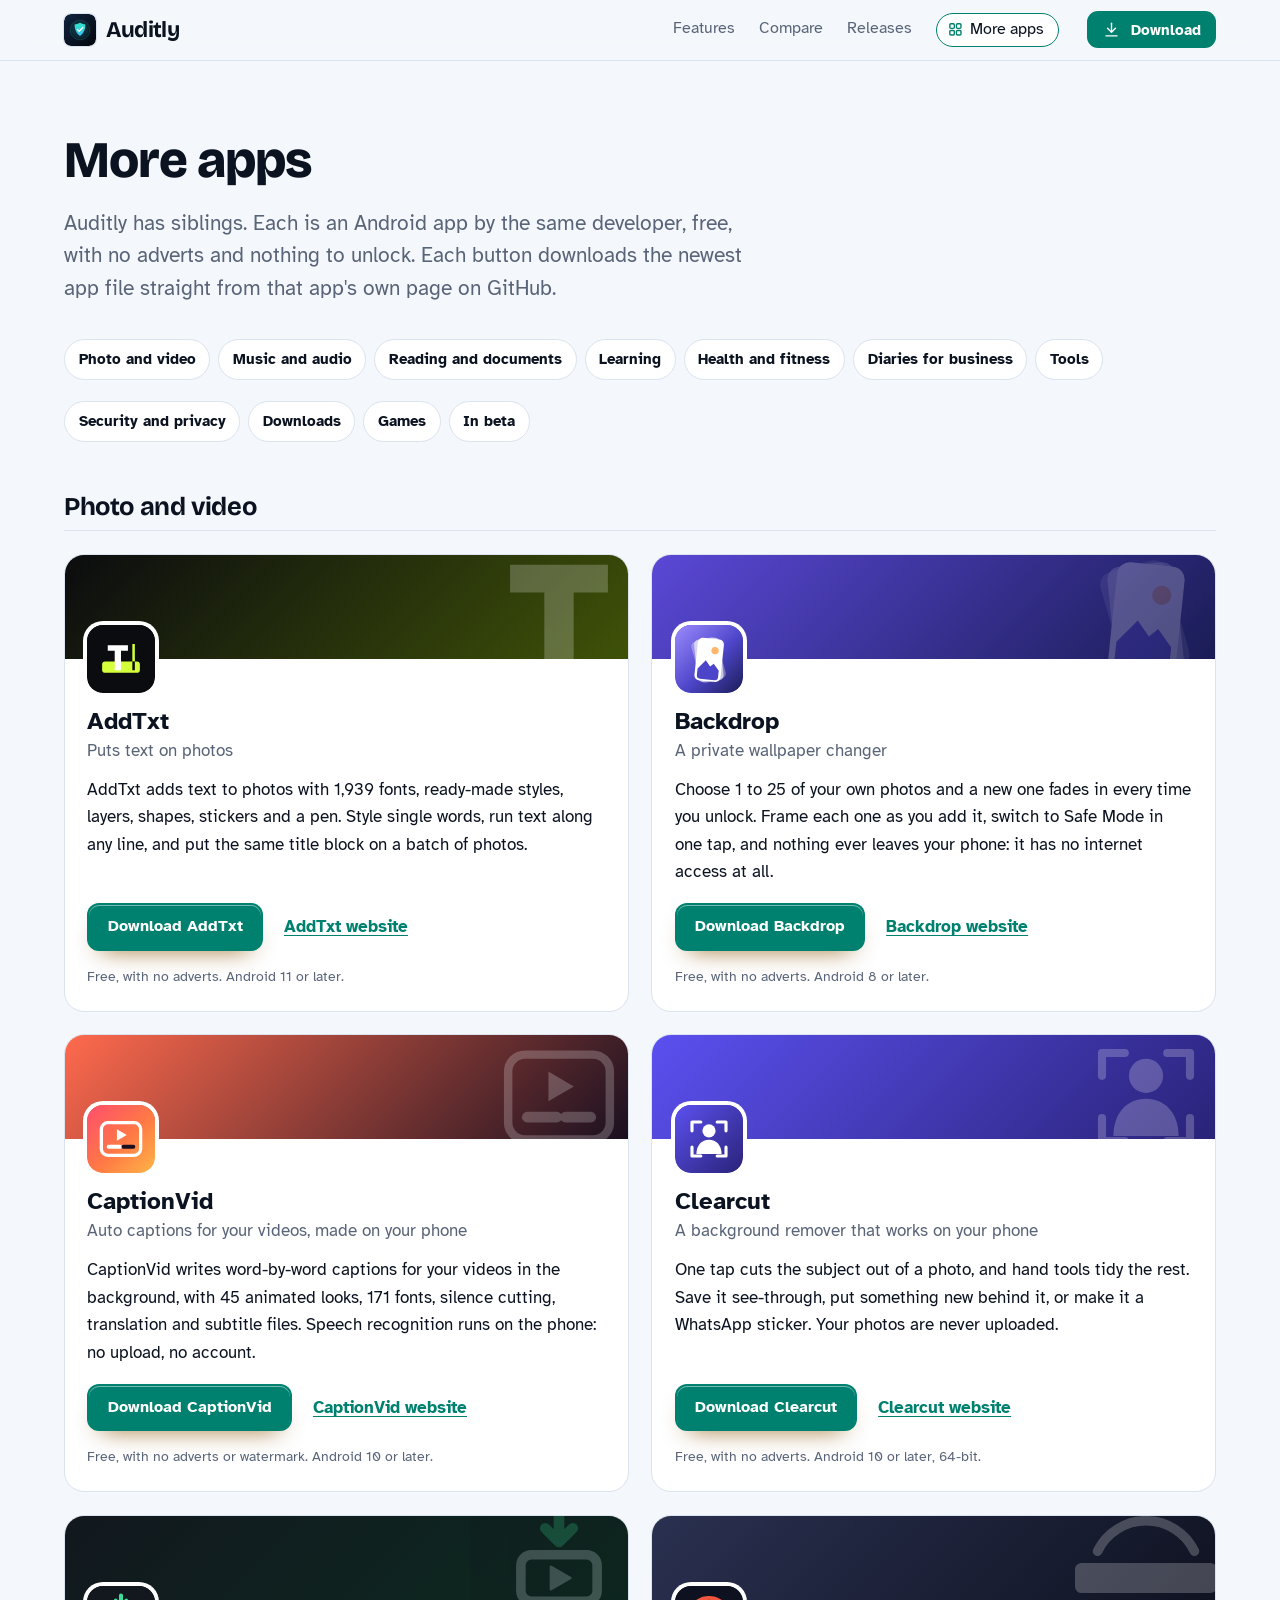
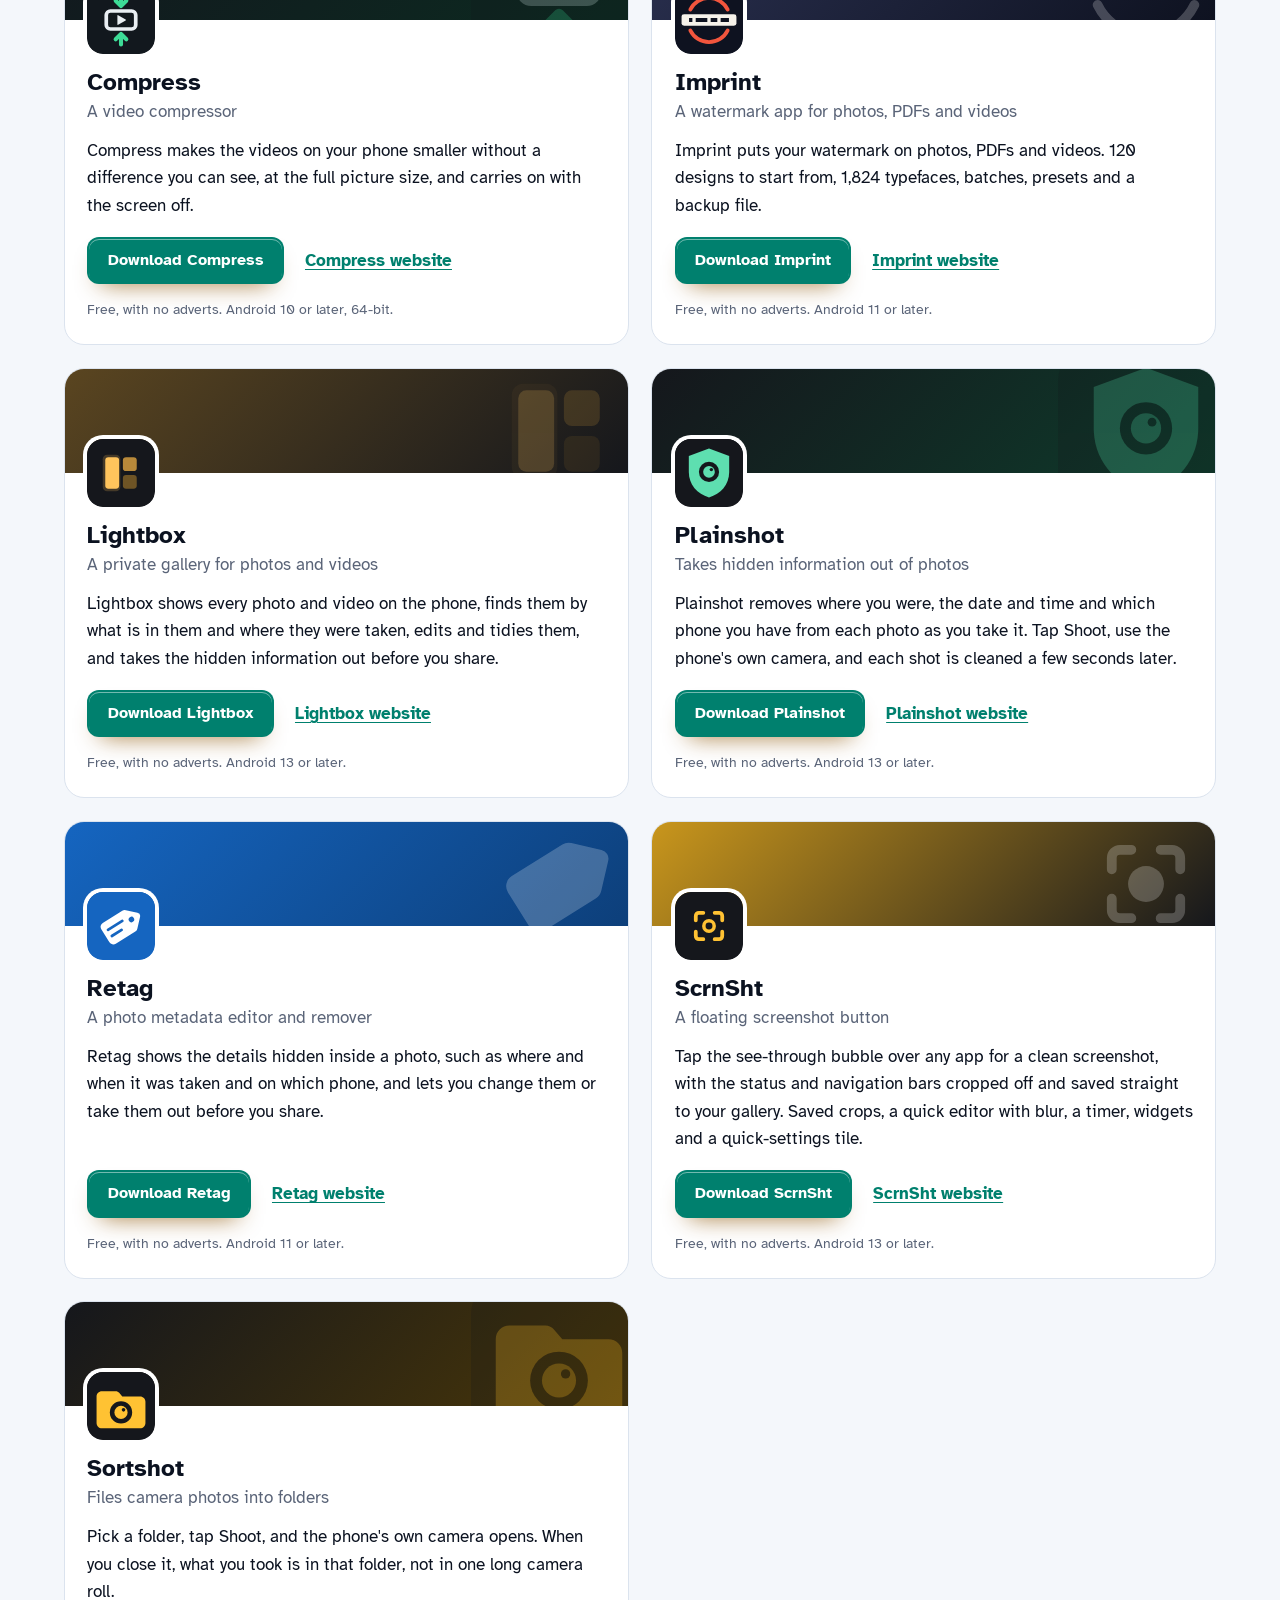
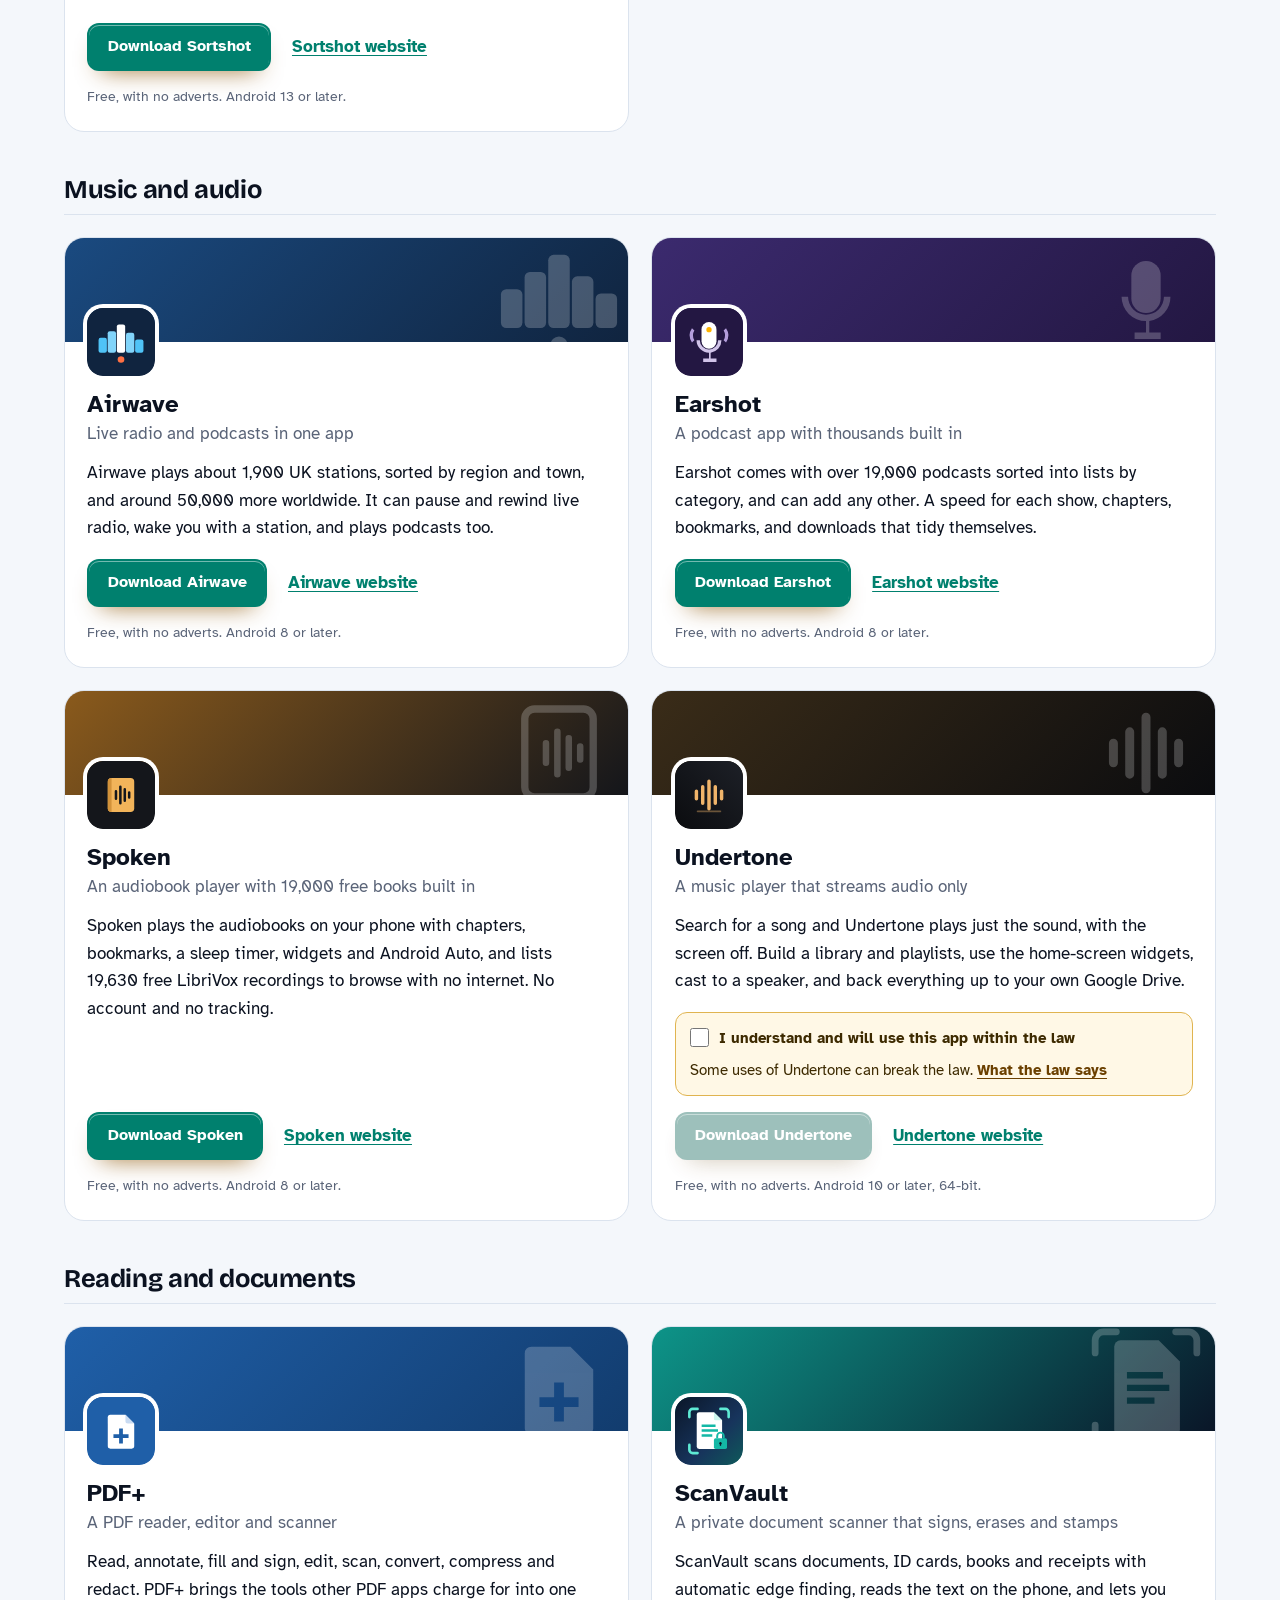
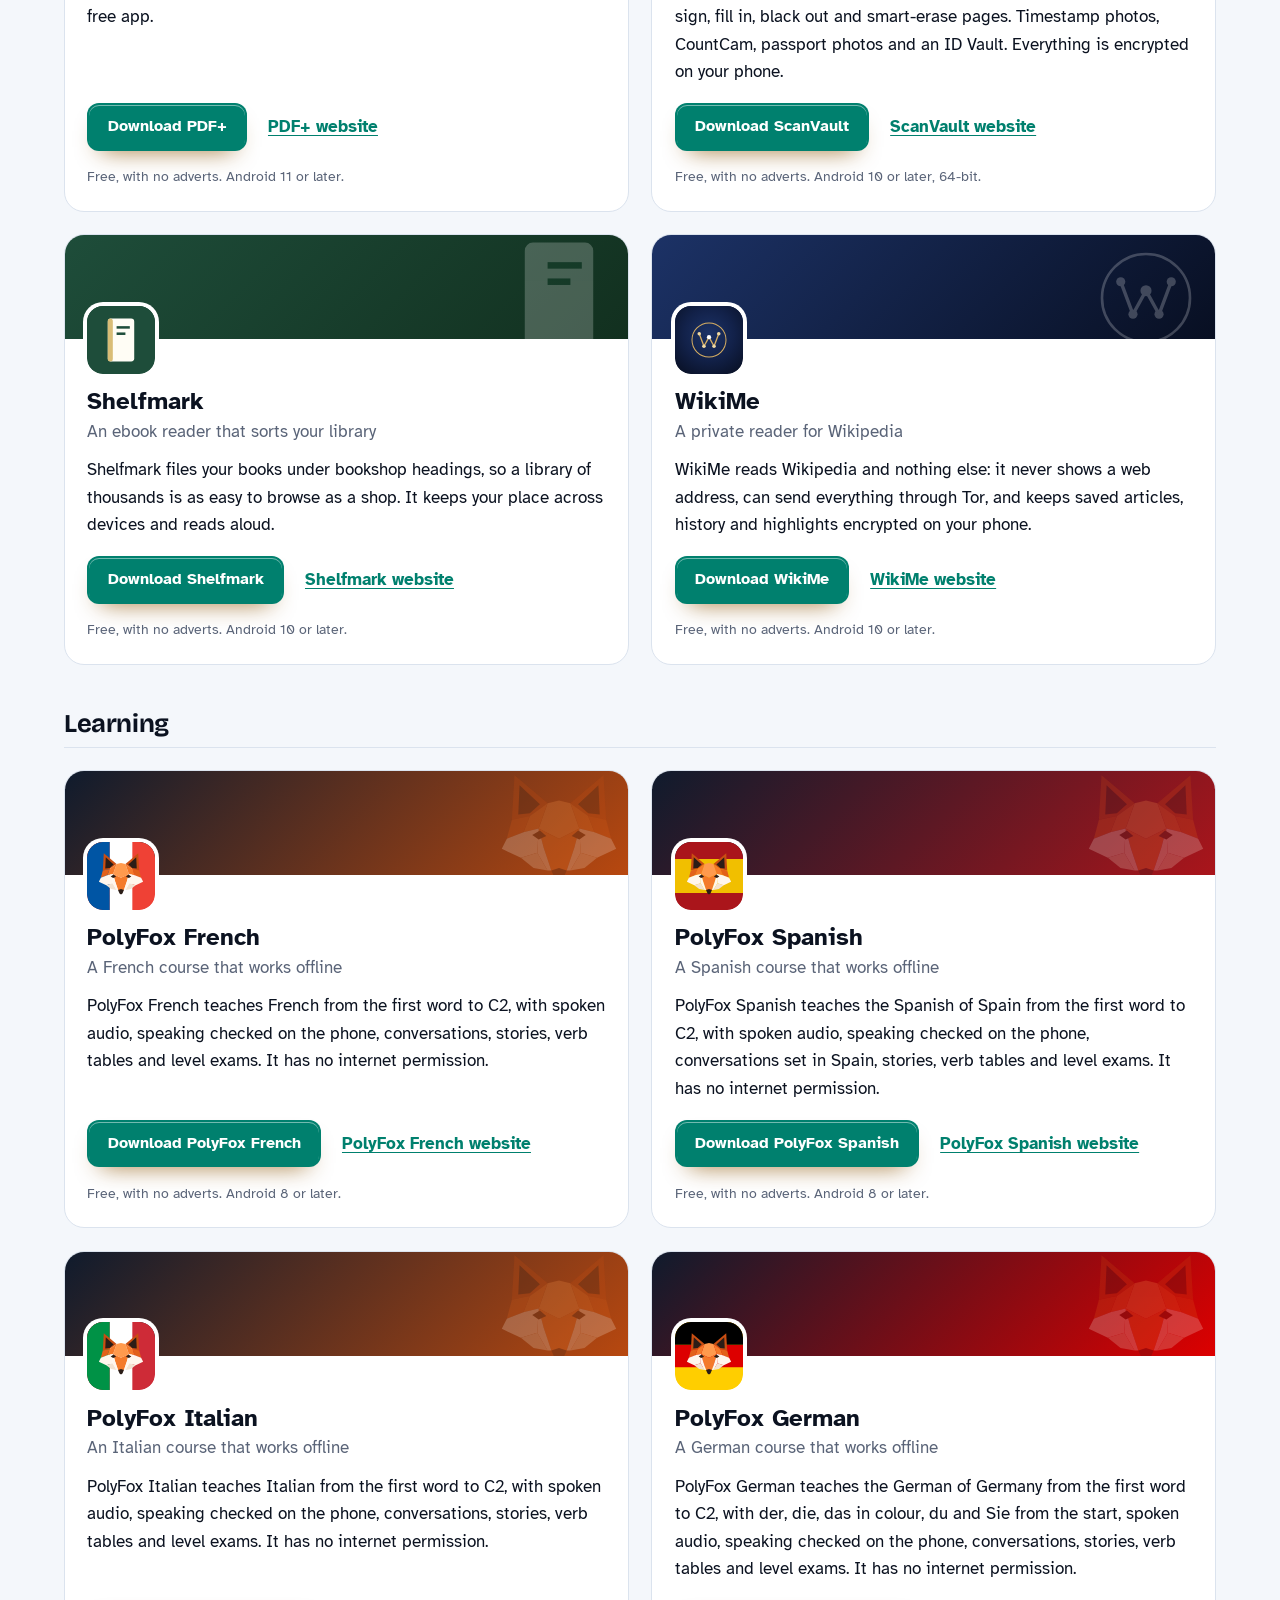
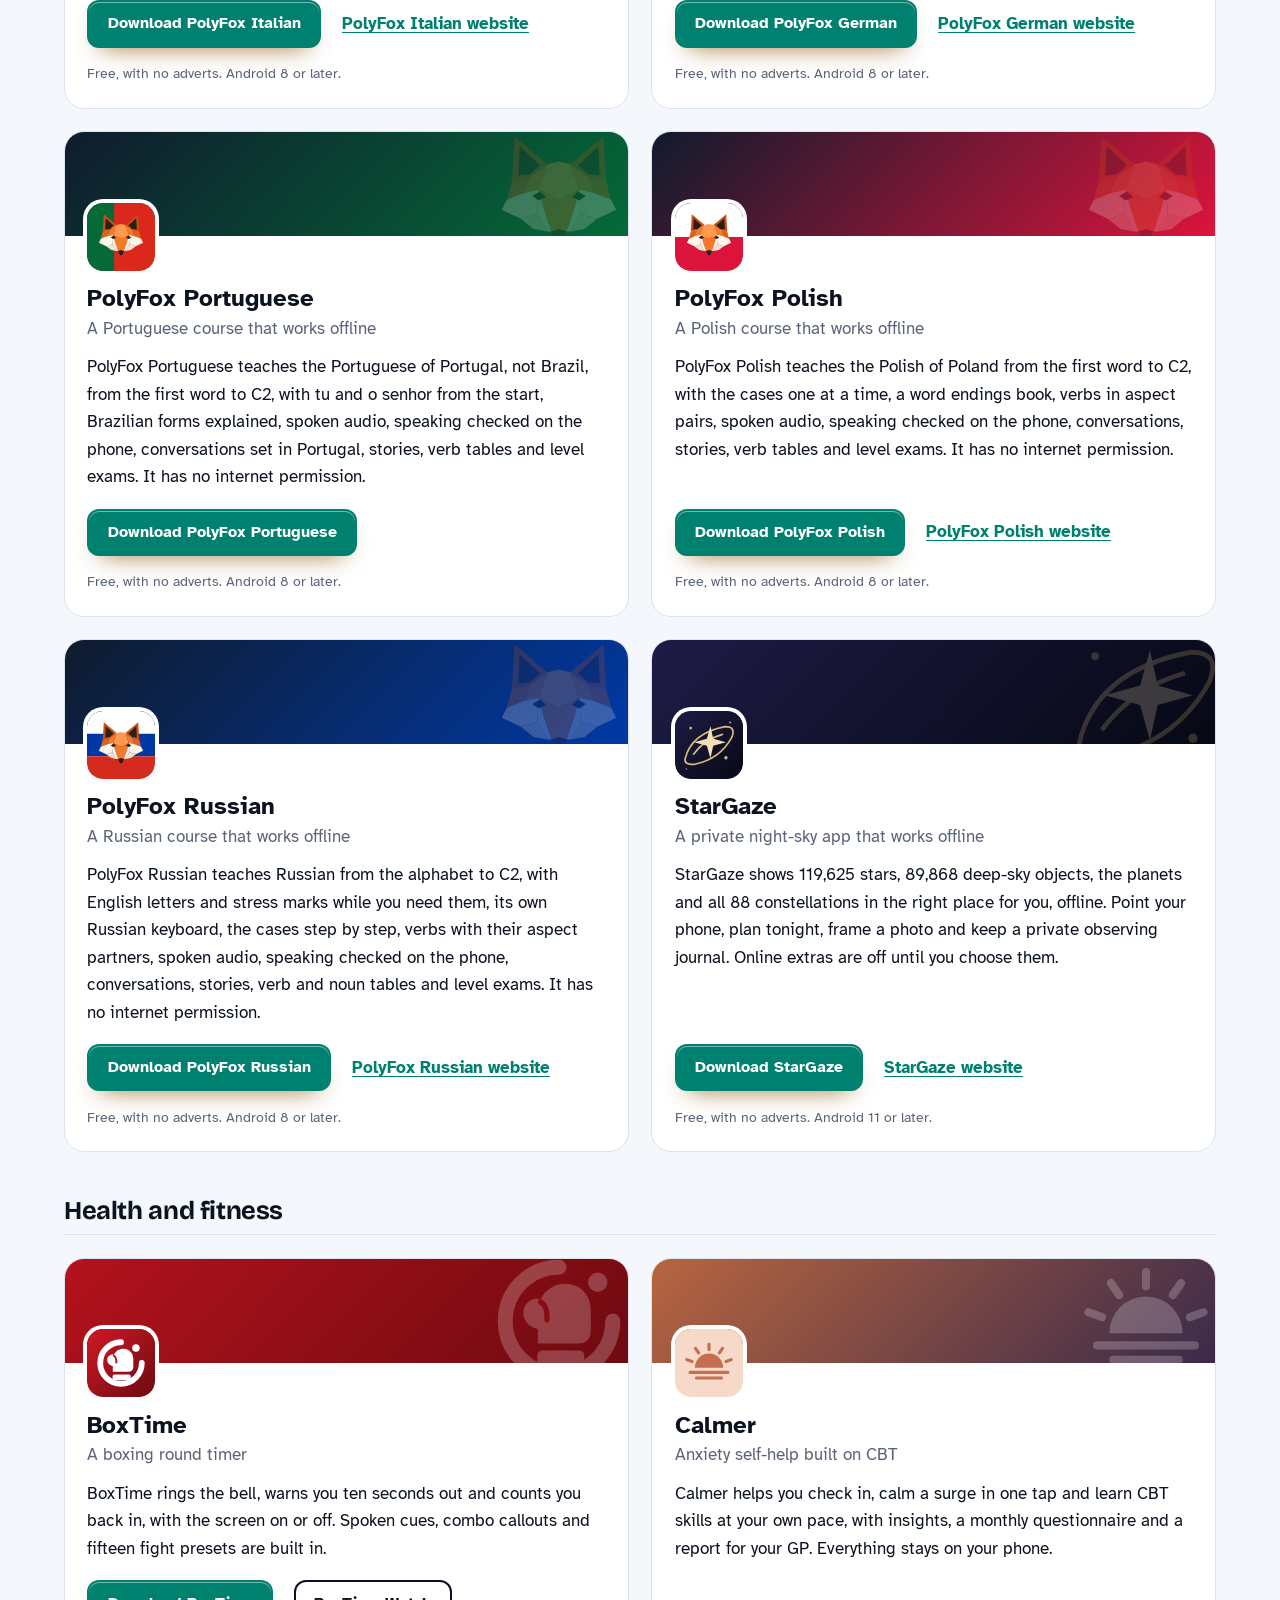
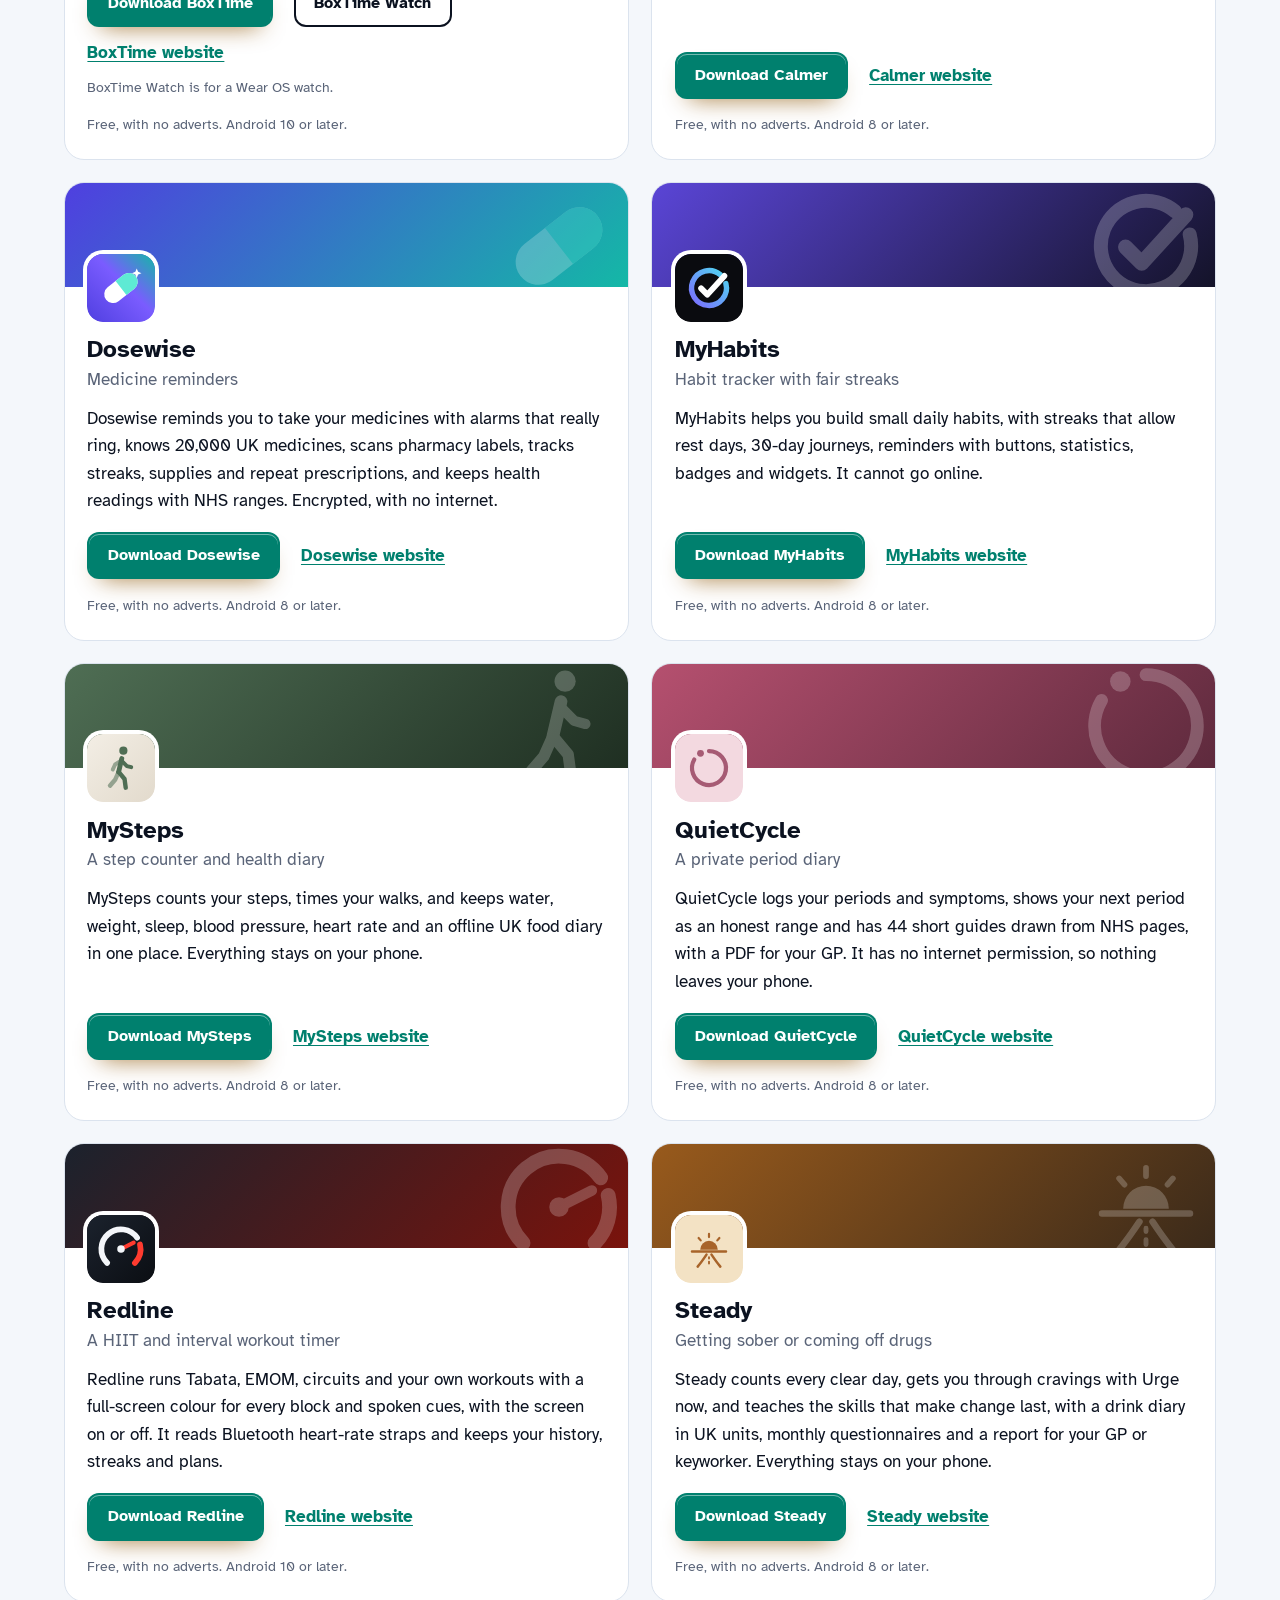
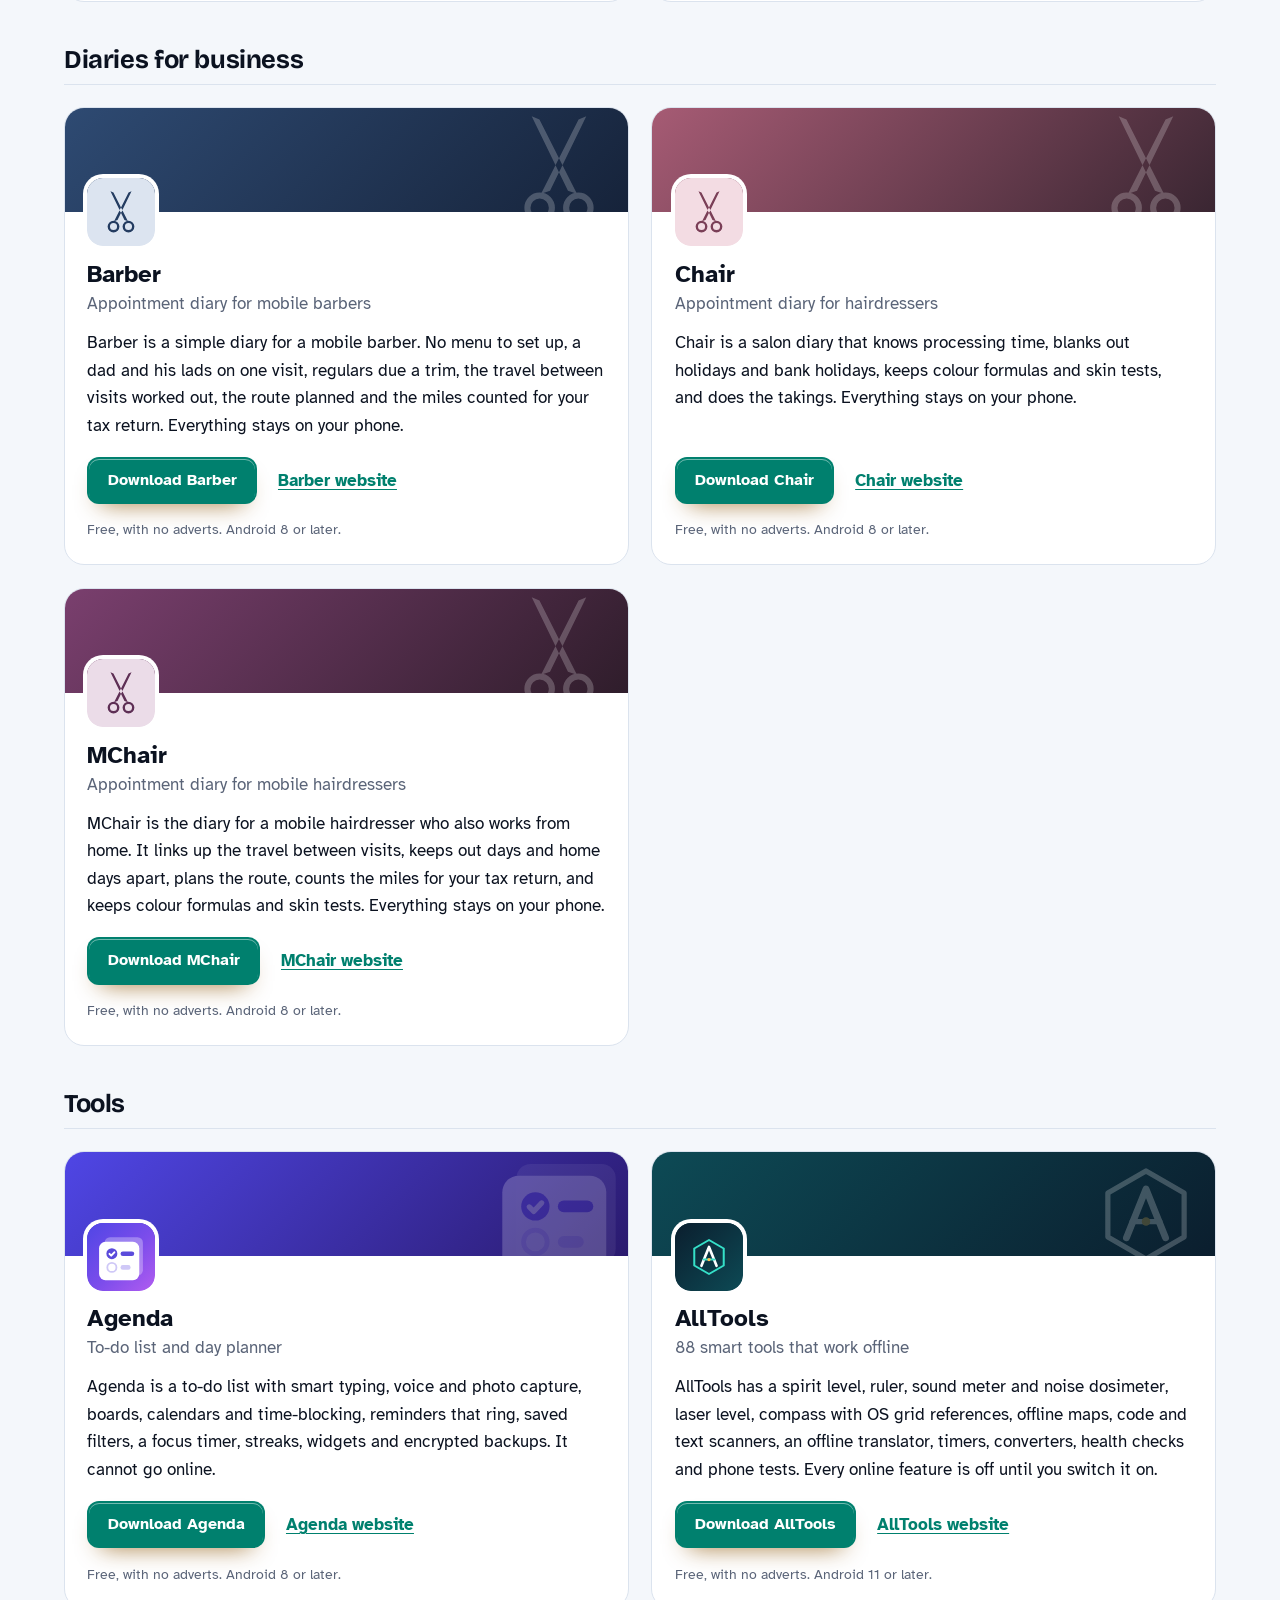
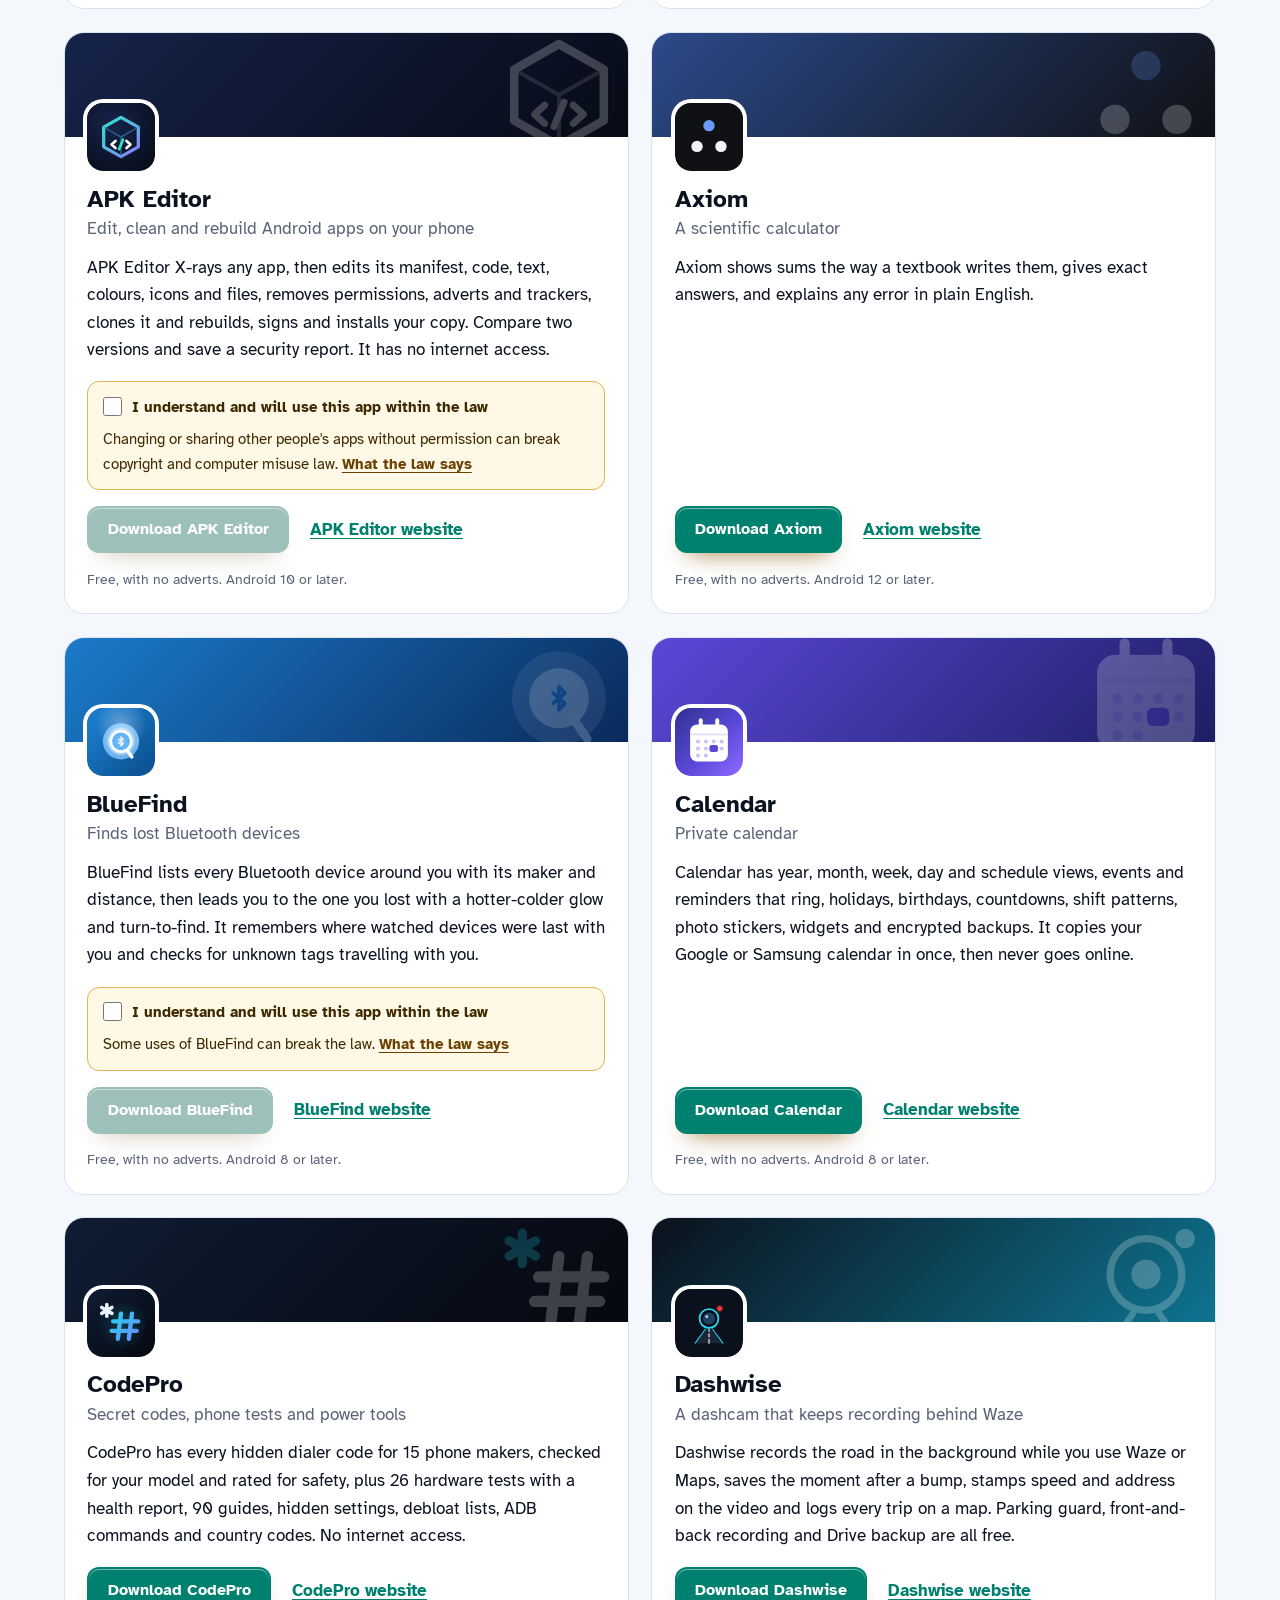
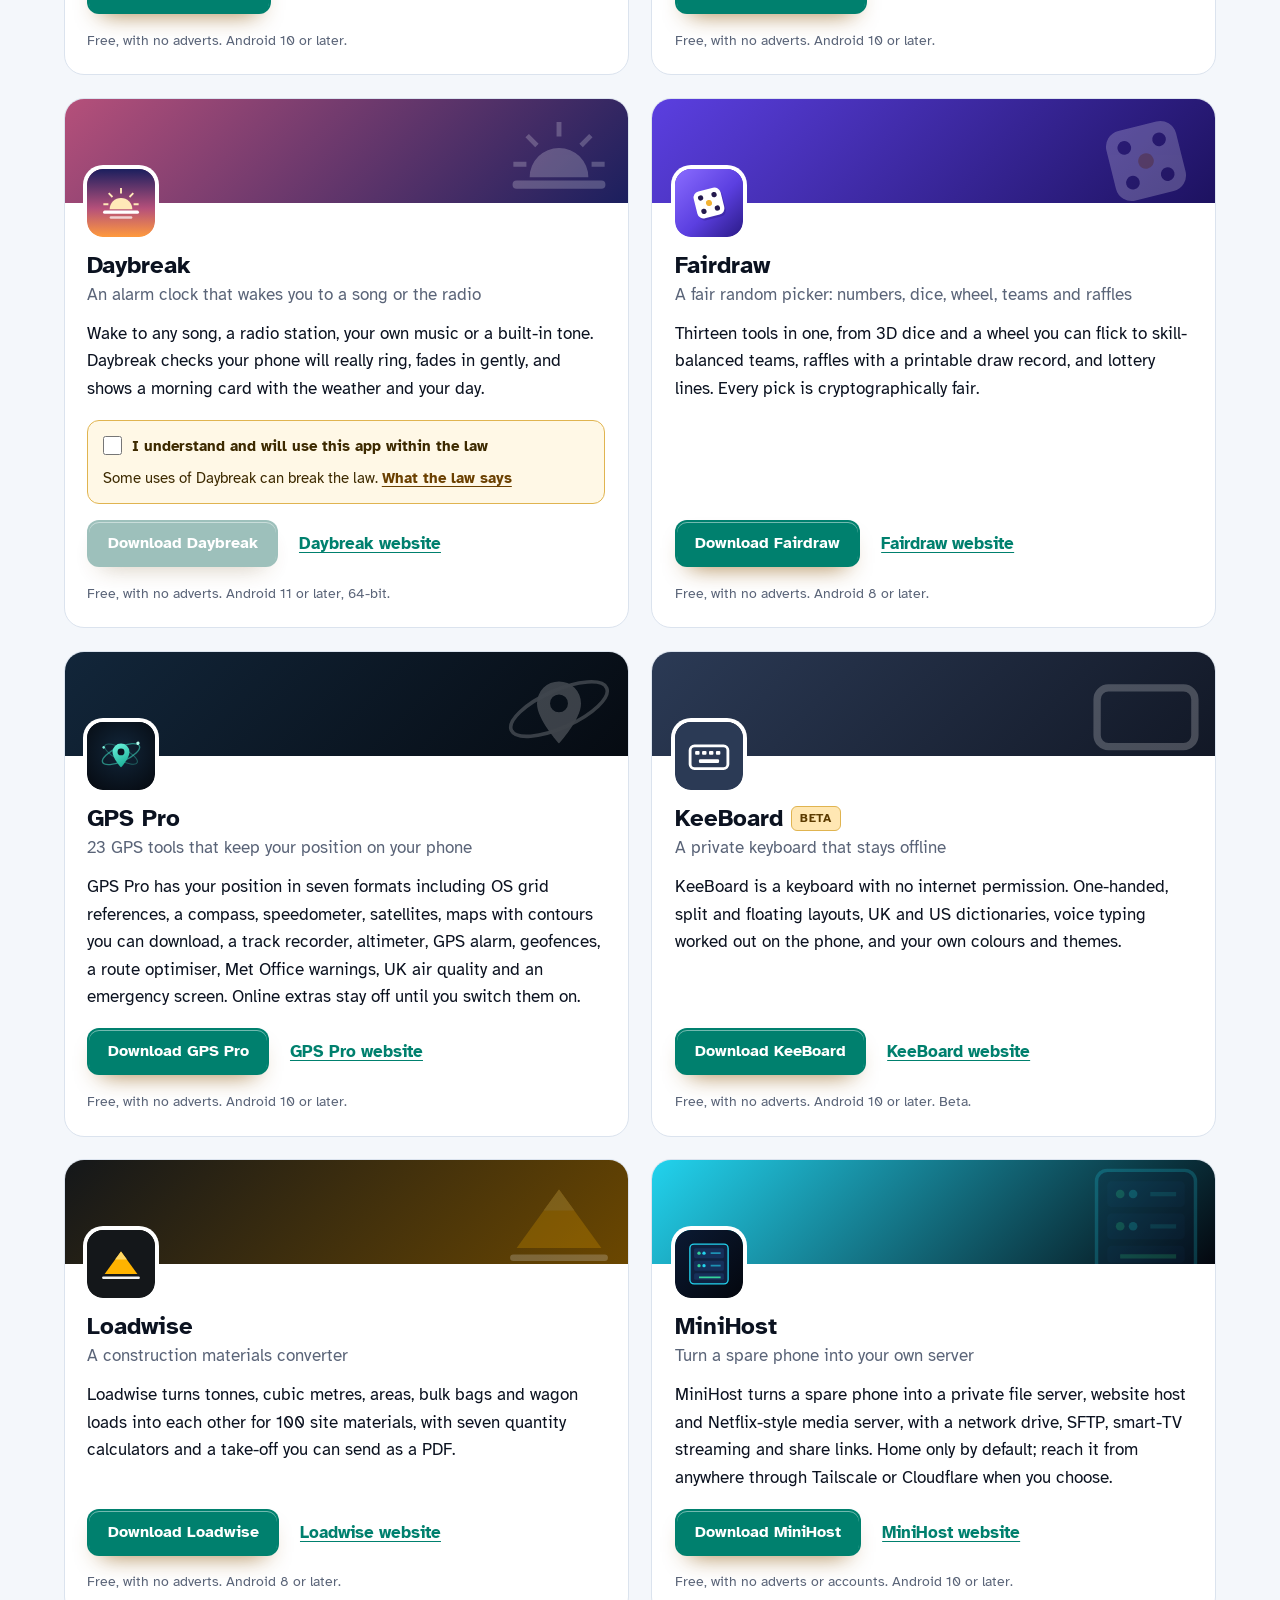
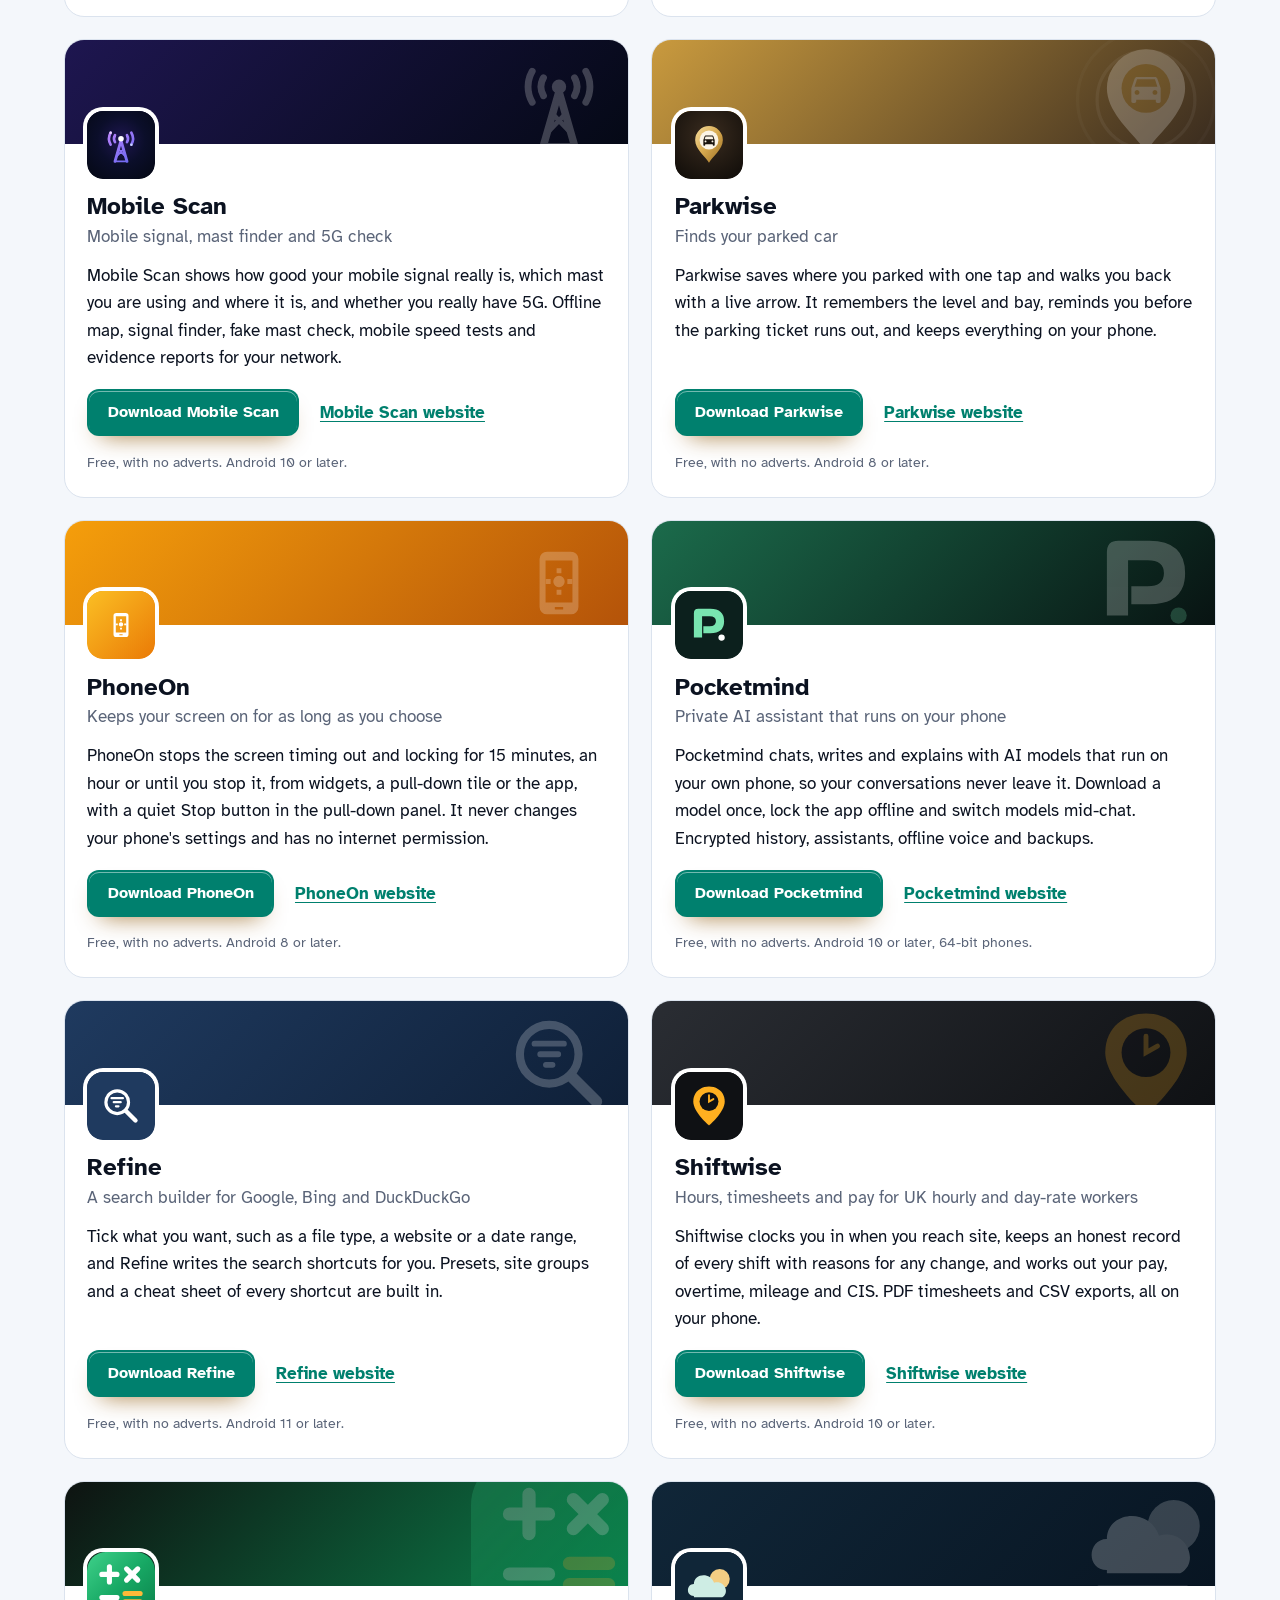
==== commit f7572367: "More apps: add APK Editor" ====
--- a/more-apps.html
+++ b/more-apps.html
@@ -4,7 +4,7 @@
 <meta charset="utf-8">
 <meta name="viewport" content="width=device-width, initial-scale=1">
 <title>More free Android apps from the maker of Auditly</title>
-<meta name="description" content="All 94 free Android apps from the maker of Auditly, in one list by category, each with its download and a link to its website.">
+<meta name="description" content="All 95 free Android apps from the maker of Auditly, in one list by category, each with its download and a link to its website.">
 <meta name="author" content="Jonathan Jackson">
 <link rel="canonical" href="https://customgpter.github.io/auditly/more-apps.html">
 <meta name="theme-color" content="#f4f7fb" media="(prefers-color-scheme: light)">
@@ -12,7 +12,7 @@
 <meta property="og:type" content="website">
 <meta property="og:site_name" content="Auditly">
 <meta property="og:title" content="More free Android apps from the maker of Auditly">
-<meta property="og:description" content="All 94 free Android apps from the maker of Auditly, in one list by category, each with its download and a link to its website.">
+<meta property="og:description" content="All 95 free Android apps from the maker of Auditly, in one list by category, each with its download and a link to its website.">
 <meta property="og:url" content="https://customgpter.github.io/auditly/more-apps.html">
 <meta property="og:image" content="https://customgpter.github.io/auditly/assets/og.png">
 <meta property="og:image:width" content="1200">
@@ -26,7 +26,7 @@
 <link rel="preload" href="./assets/fonts/atkinson-hyperlegible-latin-400-normal.woff2" as="font" type="font/woff2" crossorigin>
 <link rel="stylesheet" href="./assets/site.css?v=1">
 <link rel="stylesheet" href="./assets/house.css?v=1">
-<script type="application/ld+json">{"@context":"https://schema.org","@type":"ItemList","name":"Apps from the maker of Auditly","url":"https://customgpter.github.io/auditly/more-apps.html","itemListElement":[{"@type":"ListItem","position":1,"name":"AddTxt","url":"https://customgpter.github.io/addtxt/"},{"@type":"ListItem","position":2,"name":"Backdrop","url":"https://customgpter.github.io/backdrop/"},{"@type":"ListItem","position":3,"name":"CaptionVid","url":"https://customgpter.github.io/captionvid/"},{"@type":"ListItem","position":4,"name":"Clearcut","url":"https://customgpter.github.io/clearcut/"},{"@type":"ListItem","position":5,"name":"Compress","url":"https://customgpter.github.io/compress/"},{"@type":"ListItem","position":6,"name":"Imprint","url":"https://customgpter.github.io/imprint/"},{"@type":"ListItem","position":7,"name":"Lightbox","url":"https://customgpter.github.io/lightbox/"},{"@type":"ListItem","position":8,"name":"Plainshot","url":"https://customgpter.github.io/plainshot/"},{"@type":"ListItem","position":9,"name":"Retag","url":"https://customgpter.github.io/retag/"},{"@type":"ListItem","position":10,"name":"ScrnSht","url":"https://customgpter.github.io/scrnsht/"},{"@type":"ListItem","position":11,"name":"Sortshot","url":"https://customgpter.github.io/sortshot/"},{"@type":"ListItem","position":12,"name":"Airwave","url":"https://customgpter.github.io/airwave/"},{"@type":"ListItem","position":13,"name":"Earshot","url":"https://customgpter.github.io/earshot/"},{"@type":"ListItem","position":14,"name":"Spoken","url":"https://customgpter.github.io/spoken/"},{"@type":"ListItem","position":15,"name":"Undertone","url":"https://customgpter.github.io/undertone/"},{"@type":"ListItem","position":16,"name":"PDF+","url":"https://customgpter.github.io/pdfplus/"},{"@type":"ListItem","position":17,"name":"ScanVault","url":"https://customgpter.github.io/scanvault/"},{"@type":"ListItem","position":18,"name":"Shelfmark","url":"https://customgpter.github.io/shelfmark/"},{"@type":"ListItem","position":19,"name":"WikiMe","url":"https://customgpter.github.io/wikime/"},{"@type":"ListItem","position":20,"name":"PolyFox French","url":"https://customgpter.github.io/polyfox/"},{"@type":"ListItem","position":21,"name":"PolyFox German","url":"https://customgpter.github.io/polyfox-german/"},{"@type":"ListItem","position":22,"name":"PolyFox Polish","url":"https://customgpter.github.io/polyfox-polish/"},{"@type":"ListItem","position":23,"name":"PolyFox Russian","url":"https://customgpter.github.io/polyfox-russian/"},{"@type":"ListItem","position":24,"name":"StarGaze","url":"https://customgpter.github.io/stargaze/"},{"@type":"ListItem","position":25,"name":"BoxTime","url":"https://customgpter.github.io/boxtime/"},{"@type":"ListItem","position":26,"name":"Calmer","url":"https://customgpter.github.io/calmer/"},{"@type":"ListItem","position":27,"name":"Dosewise","url":"https://customgpter.github.io/dosewise/"},{"@type":"ListItem","position":28,"name":"MyHabits","url":"https://customgpter.github.io/myhabits/"},{"@type":"ListItem","position":29,"name":"MySteps","url":"https://customgpter.github.io/mysteps/"},{"@type":"ListItem","position":30,"name":"QuietCycle","url":"https://customgpter.github.io/quietcycle/"},{"@type":"ListItem","position":31,"name":"Redline","url":"https://customgpter.github.io/redline/"},{"@type":"ListItem","position":32,"name":"Steady","url":"https://customgpter.github.io/steady/"},{"@type":"ListItem","position":33,"name":"Barber","url":"https://customgpter.github.io/barber/"},{"@type":"ListItem","position":34,"name":"Chair","url":"https://customgpter.github.io/chair/"},{"@type":"ListItem","position":35,"name":"MChair","url":"https://customgpter.github.io/mchair/"},{"@type":"ListItem","position":36,"name":"Agenda","url":"https://customgpter.github.io/agenda/"},{"@type":"ListItem","position":37,"name":"AllTools","url":"https://customgpter.github.io/alltools/"},{"@type":"ListItem","position":38,"name":"Axiom","url":"https://customgpter.github.io/axiom/"},{"@type":"ListItem","position":39,"name":"BlueFind","url":"https://customgpter.github.io/bluefind/"},{"@type":"ListItem","position":40,"name":"Calendar","url":"https://customgpter.github.io/calendar/"},{"@type":"ListItem","position":41,"name":"CodePro","url":"https://customgpter.github.io/codepro/"},{"@type":"ListItem","position":42,"name":"Dashwise","url":"https://customgpter.github.io/dashwise/"},{"@type":"ListItem","position":43,"name":"Daybreak","url":"https://customgpter.github.io/daybreak/"},{"@type":"ListItem","position":44,"name":"Fairdraw","url":"https://customgpter.github.io/fairdraw/"},{"@type":"ListItem","position":45,"name":"GPS Pro","url":"https://customgpter.github.io/gpspro/"},{"@type":"ListItem","position":46,"name":"KeeBoard","url":"https://customgpter.github.io/keeboard/"},{"@type":"ListItem","position":47,"name":"Loadwise","url":"https://customgpter.github.io/loadwise/"},{"@type":"ListItem","position":48,"name":"MiniHost","url":"https://customgpter.github.io/minihost/"},{"@type":"ListItem","position":49,"name":"Mobile Scan","url":"https://customgpter.github.io/mobilescan/"},{"@type":"ListItem","position":50,"name":"Parkwise","url":"https://customgpter.github.io/parkwise/"},{"@type":"ListItem","position":51,"name":"Pocketmind","url":"https://customgpter.github.io/pocketmind/"},{"@type":"ListItem","position":52,"name":"Refine","url":"https://customgpter.github.io/refine/"},{"@type":"ListItem","position":53,"name":"Shiftwise","url":"https://customgpter.github.io/shiftwise/"},{"@type":"ListItem","position":54,"name":"SimpleCalc","url":"https://customgpter.github.io/simplecalc/"},{"@type":"ListItem","position":55,"name":"Skyline","url":"https://customgpter.github.io/skyline/"},{"@type":"ListItem","position":56,"name":"Slipway","url":"https://customgpter.github.io/slipway/"},{"@type":"ListItem","position":57,"name":"Tagger","url":"https://customgpter.github.io/tagger/"},{"@type":"ListItem","position":58,"name":"TotalClean","url":"https://customgpter.github.io/totalclean/"},{"@type":"ListItem","position":59,"name":"TVLink","url":"https://customgpter.github.io/tvlink/"},{"@type":"ListItem","position":60,"name":"Unbox","url":"https://customgpter.github.io/unbox/"},{"@type":"ListItem","position":61,"name":"WhatsKeep","url":"https://customgpter.github.io/whatskeep/"},{"@type":"ListItem","position":62,"name":"WiFi Scan","url":"https://customgpter.github.io/wifiscan/"},{"@type":"ListItem","position":63,"name":"Auditly","url":"https://customgpter.github.io/auditly/"},{"@type":"ListItem","position":64,"name":"Backchannel","url":"https://customgpter.github.io/backchannel/"},{"@type":"ListItem","position":65,"name":"ENotes","url":"https://customgpter.github.io/enotes/"},{"@type":"ListItem","position":66,"name":"FindMe","url":"https://customgpter.github.io/findme/"},{"@type":"ListItem","position":67,"name":"iLock","url":"https://customgpter.github.io/ilock/"},{"@type":"ListItem","position":68,"name":"ImSafe","url":"https://customgpter.github.io/imsafe/"},{"@type":"ListItem","position":69,"name":"IShred","url":"https://customgpter.github.io/ishred/"},{"@type":"ListItem","position":70,"name":"LockBox","url":"https://customgpter.github.io/lockbox/"},{"@type":"ListItem","position":71,"name":"PassVault","url":"https://customgpter.github.io/passvault/"},{"@type":"ListItem","position":72,"name":"SpyFind","url":"https://customgpter.github.io/spyfind/"},{"@type":"ListItem","position":73,"name":"TextWipe","url":"https://customgpter.github.io/textwipe/"},{"@type":"ListItem","position":74,"name":"Tracewire","url":"https://customgpter.github.io/tracewire/"},{"@type":"ListItem","position":75,"name":"Vigil","url":"https://customgpter.github.io/vigil/"},{"@type":"ListItem","position":76,"name":"Grab","url":"https://customgpter.github.io/grab/"},{"@type":"ListItem","position":77,"name":"Swarm","url":"https://customgpter.github.io/swarm/"},{"@type":"ListItem","position":78,"name":"Plane Games","url":"https://customgpter.github.io/plane-games/"},{"@type":"ListItem","position":79,"name":"Ninefold","url":"https://customgpter.github.io/ninefold/"},{"@type":"ListItem","position":80,"name":"Cubewise","url":"https://customgpter.github.io/cubewise/"},{"@type":"ListItem","position":81,"name":"Tilewise","url":"https://customgpter.github.io/tilewise/"},{"@type":"ListItem","position":82,"name":"Letterwise","url":"https://customgpter.github.io/letterwise/"},{"@type":"ListItem","position":83,"name":"Kingside","url":"https://customgpter.github.io/kingside/"},{"@type":"ListItem","position":84,"name":"Deckhand","url":"https://customgpter.github.io/deckhand/"},{"@type":"ListItem","position":85,"name":"SNESForge","url":"https://customgpter.github.io/snesforge/"},{"@type":"ListItem","position":86,"name":"Fame Boy","url":"https://customgpter.github.io/fameboy/"},{"@type":"ListItem","position":87,"name":"PSPPro","url":"https://customgpter.github.io/psppro/"},{"@type":"ListItem","position":88,"name":"MegaGen","url":"https://customgpter.github.io/megagen/"},{"@type":"ListItem","position":89,"name":"QVR","url":"https://customgpter.github.io/qvr/"},{"@type":"ListItem","position":90,"name":"QVR Watch","url":"https://customgpter.github.io/qvr-watch/"},{"@type":"ListItem","position":91,"name":"QVRLite","url":"https://customgpter.github.io/qvrlite/"},{"@type":"ListItem","position":92,"name":"Onionz","url":"https://customgpter.github.io/onionz/"},{"@type":"ListItem","position":93,"name":"OnionzWeb","url":"https://customgpter.github.io/onionzweb/"}]}</script>
+<script type="application/ld+json">{"@context":"https://schema.org","@type":"ItemList","name":"Apps from the maker of Auditly","url":"https://customgpter.github.io/auditly/more-apps.html","itemListElement":[{"@type":"ListItem","position":1,"name":"AddTxt","url":"https://customgpter.github.io/addtxt/"},{"@type":"ListItem","position":2,"name":"Backdrop","url":"https://customgpter.github.io/backdrop/"},{"@type":"ListItem","position":3,"name":"CaptionVid","url":"https://customgpter.github.io/captionvid/"},{"@type":"ListItem","position":4,"name":"Clearcut","url":"https://customgpter.github.io/clearcut/"},{"@type":"ListItem","position":5,"name":"Compress","url":"https://customgpter.github.io/compress/"},{"@type":"ListItem","position":6,"name":"Imprint","url":"https://customgpter.github.io/imprint/"},{"@type":"ListItem","position":7,"name":"Lightbox","url":"https://customgpter.github.io/lightbox/"},{"@type":"ListItem","position":8,"name":"Plainshot","url":"https://customgpter.github.io/plainshot/"},{"@type":"ListItem","position":9,"name":"Retag","url":"https://customgpter.github.io/retag/"},{"@type":"ListItem","position":10,"name":"ScrnSht","url":"https://customgpter.github.io/scrnsht/"},{"@type":"ListItem","position":11,"name":"Sortshot","url":"https://customgpter.github.io/sortshot/"},{"@type":"ListItem","position":12,"name":"Airwave","url":"https://customgpter.github.io/airwave/"},{"@type":"ListItem","position":13,"name":"Earshot","url":"https://customgpter.github.io/earshot/"},{"@type":"ListItem","position":14,"name":"Spoken","url":"https://customgpter.github.io/spoken/"},{"@type":"ListItem","position":15,"name":"Undertone","url":"https://customgpter.github.io/undertone/"},{"@type":"ListItem","position":16,"name":"PDF+","url":"https://customgpter.github.io/pdfplus/"},{"@type":"ListItem","position":17,"name":"ScanVault","url":"https://customgpter.github.io/scanvault/"},{"@type":"ListItem","position":18,"name":"Shelfmark","url":"https://customgpter.github.io/shelfmark/"},{"@type":"ListItem","position":19,"name":"WikiMe","url":"https://customgpter.github.io/wikime/"},{"@type":"ListItem","position":20,"name":"PolyFox French","url":"https://customgpter.github.io/polyfox/"},{"@type":"ListItem","position":21,"name":"PolyFox German","url":"https://customgpter.github.io/polyfox-german/"},{"@type":"ListItem","position":22,"name":"PolyFox Polish","url":"https://customgpter.github.io/polyfox-polish/"},{"@type":"ListItem","position":23,"name":"PolyFox Russian","url":"https://customgpter.github.io/polyfox-russian/"},{"@type":"ListItem","position":24,"name":"StarGaze","url":"https://customgpter.github.io/stargaze/"},{"@type":"ListItem","position":25,"name":"BoxTime","url":"https://customgpter.github.io/boxtime/"},{"@type":"ListItem","position":26,"name":"Calmer","url":"https://customgpter.github.io/calmer/"},{"@type":"ListItem","position":27,"name":"Dosewise","url":"https://customgpter.github.io/dosewise/"},{"@type":"ListItem","position":28,"name":"MyHabits","url":"https://customgpter.github.io/myhabits/"},{"@type":"ListItem","position":29,"name":"MySteps","url":"https://customgpter.github.io/mysteps/"},{"@type":"ListItem","position":30,"name":"QuietCycle","url":"https://customgpter.github.io/quietcycle/"},{"@type":"ListItem","position":31,"name":"Redline","url":"https://customgpter.github.io/redline/"},{"@type":"ListItem","position":32,"name":"Steady","url":"https://customgpter.github.io/steady/"},{"@type":"ListItem","position":33,"name":"Barber","url":"https://customgpter.github.io/barber/"},{"@type":"ListItem","position":34,"name":"Chair","url":"https://customgpter.github.io/chair/"},{"@type":"ListItem","position":35,"name":"MChair","url":"https://customgpter.github.io/mchair/"},{"@type":"ListItem","position":36,"name":"Agenda","url":"https://customgpter.github.io/agenda/"},{"@type":"ListItem","position":37,"name":"AllTools","url":"https://customgpter.github.io/alltools/"},{"@type":"ListItem","position":38,"name":"APK Editor","url":"https://customgpter.github.io/apkeditor/"},{"@type":"ListItem","position":39,"name":"Axiom","url":"https://customgpter.github.io/axiom/"},{"@type":"ListItem","position":40,"name":"BlueFind","url":"https://customgpter.github.io/bluefind/"},{"@type":"ListItem","position":41,"name":"Calendar","url":"https://customgpter.github.io/calendar/"},{"@type":"ListItem","position":42,"name":"CodePro","url":"https://customgpter.github.io/codepro/"},{"@type":"ListItem","position":43,"name":"Dashwise","url":"https://customgpter.github.io/dashwise/"},{"@type":"ListItem","position":44,"name":"Daybreak","url":"https://customgpter.github.io/daybreak/"},{"@type":"ListItem","position":45,"name":"Fairdraw","url":"https://customgpter.github.io/fairdraw/"},{"@type":"ListItem","position":46,"name":"GPS Pro","url":"https://customgpter.github.io/gpspro/"},{"@type":"ListItem","position":47,"name":"KeeBoard","url":"https://customgpter.github.io/keeboard/"},{"@type":"ListItem","position":48,"name":"Loadwise","url":"https://customgpter.github.io/loadwise/"},{"@type":"ListItem","position":49,"name":"MiniHost","url":"https://customgpter.github.io/minihost/"},{"@type":"ListItem","position":50,"name":"Mobile Scan","url":"https://customgpter.github.io/mobilescan/"},{"@type":"ListItem","position":51,"name":"Parkwise","url":"https://customgpter.github.io/parkwise/"},{"@type":"ListItem","position":52,"name":"Pocketmind","url":"https://customgpter.github.io/pocketmind/"},{"@type":"ListItem","position":53,"name":"Refine","url":"https://customgpter.github.io/refine/"},{"@type":"ListItem","position":54,"name":"Shiftwise","url":"https://customgpter.github.io/shiftwise/"},{"@type":"ListItem","position":55,"name":"SimpleCalc","url":"https://customgpter.github.io/simplecalc/"},{"@type":"ListItem","position":56,"name":"Skyline","url":"https://customgpter.github.io/skyline/"},{"@type":"ListItem","position":57,"name":"Slipway","url":"https://customgpter.github.io/slipway/"},{"@type":"ListItem","position":58,"name":"Tagger","url":"https://customgpter.github.io/tagger/"},{"@type":"ListItem","position":59,"name":"TotalClean","url":"https://customgpter.github.io/totalclean/"},{"@type":"ListItem","position":60,"name":"TVLink","url":"https://customgpter.github.io/tvlink/"},{"@type":"ListItem","position":61,"name":"Unbox","url":"https://customgpter.github.io/unbox/"},{"@type":"ListItem","position":62,"name":"WhatsKeep","url":"https://customgpter.github.io/whatskeep/"},{"@type":"ListItem","position":63,"name":"WiFi Scan","url":"https://customgpter.github.io/wifiscan/"},{"@type":"ListItem","position":64,"name":"Auditly","url":"https://customgpter.github.io/auditly/"},{"@type":"ListItem","position":65,"name":"Backchannel","url":"https://customgpter.github.io/backchannel/"},{"@type":"ListItem","position":66,"name":"ENotes","url":"https://customgpter.github.io/enotes/"},{"@type":"ListItem","position":67,"name":"FindMe","url":"https://customgpter.github.io/findme/"},{"@type":"ListItem","position":68,"name":"iLock","url":"https://customgpter.github.io/ilock/"},{"@type":"ListItem","position":69,"name":"ImSafe","url":"https://customgpter.github.io/imsafe/"},{"@type":"ListItem","position":70,"name":"IShred","url":"https://customgpter.github.io/ishred/"},{"@type":"ListItem","position":71,"name":"LockBox","url":"https://customgpter.github.io/lockbox/"},{"@type":"ListItem","position":72,"name":"PassVault","url":"https://customgpter.github.io/passvault/"},{"@type":"ListItem","position":73,"name":"SpyFind","url":"https://customgpter.github.io/spyfind/"},{"@type":"ListItem","position":74,"name":"TextWipe","url":"https://customgpter.github.io/textwipe/"},{"@type":"ListItem","position":75,"name":"Tracewire","url":"https://customgpter.github.io/tracewire/"},{"@type":"ListItem","position":76,"name":"Vigil","url":"https://customgpter.github.io/vigil/"},{"@type":"ListItem","position":77,"name":"Grab","url":"https://customgpter.github.io/grab/"},{"@type":"ListItem","position":78,"name":"Swarm","url":"https://customgpter.github.io/swarm/"},{"@type":"ListItem","position":79,"name":"Plane Games","url":"https://customgpter.github.io/plane-games/"},{"@type":"ListItem","position":80,"name":"Ninefold","url":"https://customgpter.github.io/ninefold/"},{"@type":"ListItem","position":81,"name":"Cubewise","url":"https://customgpter.github.io/cubewise/"},{"@type":"ListItem","position":82,"name":"Tilewise","url":"https://customgpter.github.io/tilewise/"},{"@type":"ListItem","position":83,"name":"Letterwise","url":"https://customgpter.github.io/letterwise/"},{"@type":"ListItem","position":84,"name":"Kingside","url":"https://customgpter.github.io/kingside/"},{"@type":"ListItem","position":85,"name":"Deckhand","url":"https://customgpter.github.io/deckhand/"},{"@type":"ListItem","position":86,"name":"SNESForge","url":"https://customgpter.github.io/snesforge/"},{"@type":"ListItem","position":87,"name":"Fame Boy","url":"https://customgpter.github.io/fameboy/"},{"@type":"ListItem","position":88,"name":"PSPPro","url":"https://customgpter.github.io/psppro/"},{"@type":"ListItem","position":89,"name":"MegaGen","url":"https://customgpter.github.io/megagen/"},{"@type":"ListItem","position":90,"name":"QVR","url":"https://customgpter.github.io/qvr/"},{"@type":"ListItem","position":91,"name":"QVR Watch","url":"https://customgpter.github.io/qvr-watch/"},{"@type":"ListItem","position":92,"name":"QVRLite","url":"https://customgpter.github.io/qvrlite/"},{"@type":"ListItem","position":93,"name":"Onionz","url":"https://customgpter.github.io/onionz/"},{"@type":"ListItem","position":94,"name":"OnionzWeb","url":"https://customgpter.github.io/onionzweb/"}]}</script>
 <link rel="stylesheet" href="./assets/apps-list.css?v=1">
 <script src="./assets/apps-list.js?v=1" defer></script>
 </head>
@@ -86,7 +86,7 @@
 <li class="mapp" style="--b:#7a3f6e;--b2:#2f1d2b"><div class="mapp-cover" aria-hidden="true"><svg viewBox="0 0 108 108"><g transform="translate(54 54) scale(1.25) translate(-54 -52)"><path fill="#fff" fill-rule="evenodd" d="M37 70.5a7.5 7.5 0 1 0 15 0a7.5 7.5 0 1 0-15 0zM40 70.5a4.5 4.5 0 1 0 9 0a4.5 4.5 0 1 0-9 0zM56 70.5a7.5 7.5 0 1 0 15 0a7.5 7.5 0 1 0-15 0zM59 70.5a4.5 4.5 0 1 0 9 0a4.5 4.5 0 1 0-9 0z"/><path fill="#fff" d="M45.2 63.6 49.6 62.2 67.4 25.6 63.6 27.2zM62.8 63.6 58.4 62.2 40.6 25.6 44.4 27.2z"/><circle cx="54" cy="49.8" r="1.8" fill="none"/></g></svg></div><div class="mapp-body"><svg class="mapp-icon" viewBox="0 0 108 108" aria-hidden="true"><rect width="108" height="108" rx="24" fill="#EBDCE8"/><g transform="translate(54 54) scale(1.25) translate(-54 -52)"><path fill="#5E2F55" fill-rule="evenodd" d="M37 70.5a7.5 7.5 0 1 0 15 0a7.5 7.5 0 1 0-15 0zM40 70.5a4.5 4.5 0 1 0 9 0a4.5 4.5 0 1 0-9 0zM56 70.5a7.5 7.5 0 1 0 15 0a7.5 7.5 0 1 0-15 0zM59 70.5a4.5 4.5 0 1 0 9 0a4.5 4.5 0 1 0-9 0z"/><path fill="#5E2F55" d="M45.2 63.6 49.6 62.2 67.4 25.6 63.6 27.2zM62.8 63.6 58.4 62.2 40.6 25.6 44.4 27.2z"/><circle cx="54" cy="49.8" r="1.8" fill="#EBDCE8"/></g></svg><h3>MChair</h3><p class="mapp-kind">Appointment diary for mobile hairdressers</p><p class="mapp-say">MChair is the diary for a mobile hairdresser who also works from home. It links up the travel between visits, keeps out days and home days apart, plans the route, counts the miles for your tax return, and keeps colour formulas and skin tests. Everything stays on your phone.</p><p class="mapp-go"><a class="button" href="https://github.com/CustomGPTer/mchair/releases/latest/download/MChair.apk">Download MChair</a><a class="mapp-site" href="https://customgpter.github.io/mchair/">MChair website</a></p><p class="mapp-needs">Free, with no adverts. Android 8 or later.</p></div></li></ul></div>
 <div class="mapps-group" role="group" aria-labelledby="apps-tools"><h2 class="mapps-cat" id="apps-tools">Tools</h2>
 <ul class="mapps"><li class="mapp" style="--b:#4f46e5;--b2:#2a1a6e"><div class="mapp-cover" aria-hidden="true"><svg viewBox="0 0 108 108"><g transform="translate(54 56) scale(1.45) translate(-52 -56)"><rect x="34" y="33" width="42" height="42" rx="6" fill="#fff" fill-opacity=".3"/><rect x="28" y="38" width="44" height="42" rx="7" fill="#fff" fill-opacity=".95"/><circle cx="42" cy="51" r="6" fill="#5b4bdb"/><path d="M39.4 51.2l1.9 1.9 3.4-3.6" stroke="#fff" stroke-width="2.2" fill="none" stroke-linecap="round" stroke-linejoin="round"/><rect x="51.5" y="48.5" width="15" height="5" rx="2.5" fill="#5b4bdb"/><circle cx="42" cy="66" r="5" fill="none" stroke="#cfc8f7" stroke-width="2"/><rect x="51.5" y="63.5" width="11" height="5" rx="2.5" fill="#cfc8f7"/></g></svg></div><div class="mapp-body"><svg class="mapp-icon" viewBox="0 0 108 108" aria-hidden="true"><defs><linearGradient id="i-agenda-agi" x1="0" y1="0" x2="1" y2="1"><stop offset="0" stop-color="#4f46e5"/><stop offset=".55" stop-color="#7c4deb"/><stop offset="1" stop-color="#b15cf0"/></linearGradient></defs><rect width="108" height="108" rx="24" fill="url(#i-agenda-agi)"/><g transform="translate(54 56) scale(1.45) translate(-52 -56)"><rect x="34" y="33" width="42" height="42" rx="6" fill="#fff" fill-opacity=".3"/><rect x="28" y="38" width="44" height="42" rx="7" fill="#fff"/><circle cx="42" cy="51" r="6" fill="#5b4bdb"/><path d="M39.4 51.2l1.9 1.9 3.4-3.6" stroke="#fff" stroke-width="2.2" fill="none" stroke-linecap="round" stroke-linejoin="round"/><rect x="51.5" y="48.5" width="15" height="5" rx="2.5" fill="#5b4bdb"/><circle cx="42" cy="66" r="5" fill="none" stroke="#cfc8f7" stroke-width="2"/><rect x="51.5" y="63.5" width="11" height="5" rx="2.5" fill="#cfc8f7"/></g></svg><h3>Agenda</h3><p class="mapp-kind">To-do list and day planner</p><p class="mapp-say">Agenda is a to-do list with smart typing, voice and photo capture, boards, calendars and time-blocking, reminders that ring, saved filters, a focus timer, streaks, widgets and encrypted backups. It cannot go online.</p><p class="mapp-go"><a class="button" href="https://github.com/CustomGPTer/agenda/releases/latest/download/Agenda.apk">Download Agenda</a><a class="mapp-site" href="https://customgpter.github.io/agenda/">Agenda website</a></p><p class="mapp-needs">Free, with no adverts. Android 8 or later.</p></div></li>
-<li class="mapp" style="--b:#0d4a55;--b2:#0b1e2e"><div class="mapp-cover" aria-hidden="true"><svg viewBox="0 0 108 108"><path d="M54 27L77.4 40.5L77.4 67.5L54 81L30.6 67.5L30.6 40.5Z" stroke="#fff" stroke-width="3.2" stroke-linejoin="round" fill="none"/><path d="M42 68L54 38L66 68" stroke="#fff" stroke-width="4.2" stroke-linecap="round" stroke-linejoin="round" fill="none"/><path d="M45.5 58L62.5 58" stroke="#fff" stroke-width="3.2" stroke-linecap="round"/><circle cx="54" cy="58" r="2.6" fill="#ffc24b"/></svg></div><div class="mapp-body"><svg class="mapp-icon" viewBox="0 0 108 108" aria-hidden="true"><defs><linearGradient id="i-alltools-atbg" x1="0" y1="0" x2="1" y2="1"><stop offset="0" stop-color="#0b1e2e"/><stop offset="1" stop-color="#0d4a55"/></linearGradient></defs><rect width="108" height="108" rx="24" fill="url(#i-alltools-atbg)"/><path d="M54 27L77.4 40.5L77.4 67.5L54 81L30.6 67.5L30.6 40.5Z" stroke="#35e0c8" stroke-width="3.2" stroke-linejoin="round" fill="none"/><path d="M42 68L54 38L66 68" stroke="#fff" stroke-width="4.2" stroke-linecap="round" stroke-linejoin="round" fill="none"/><path d="M45.5 58L62.5 58" stroke="#35e0c8" stroke-width="3.2" stroke-linecap="round"/><circle cx="54" cy="58" r="2.6" fill="#ffc24b"/></svg><h3>AllTools</h3><p class="mapp-kind">88 smart tools that work offline</p><p class="mapp-say">AllTools has a spirit level, ruler, sound meter and noise dosimeter, laser level, compass with OS grid references, offline maps, code and text scanners, an offline translator, timers, converters, health checks and phone tests. Every online feature is off until you switch it on.</p><p class="mapp-go"><a class="button" href="https://github.com/CustomGPTer/alltools/releases/latest/download/AllTools.apk">Download AllTools</a><a class="mapp-site" href="https://customgpter.github.io/alltools/">AllTools website</a></p><p class="mapp-needs">Free, with no adverts. Android 11 or later.</p></div></li><li class="mapp" style="--b:#2c4a8a;--b2:#0f1115"><div class="mapp-cover" aria-hidden="true"><svg viewBox="0 0 108 108"><circle cx="54" cy="36" r="9" fill="#6c9bff"/><circle cx="35" cy="69" r="9" fill="#f3f5f8"/><circle cx="73" cy="69" r="9" fill="#f3f5f8"/></svg></div><div class="mapp-body"><svg class="mapp-icon" viewBox="0 0 108 108" aria-hidden="true"><rect width="108" height="108" rx="24" fill="#0f1115"/><circle cx="54" cy="36" r="9" fill="#6c9bff"/><circle cx="35" cy="69" r="9" fill="#f3f5f8"/><circle cx="73" cy="69" r="9" fill="#f3f5f8"/></svg><h3>Axiom</h3><p class="mapp-kind">A scientific calculator</p><p class="mapp-say">Axiom shows sums the way a textbook writes them, gives exact answers, and explains any error in plain English.</p><p class="mapp-go"><a class="button" href="https://github.com/CustomGPTer/axiom/releases/latest/download/Axiom.apk">Download Axiom</a><a class="mapp-site" href="https://customgpter.github.io/axiom/">Axiom website</a></p><p class="mapp-needs">Free, with no adverts. Android 12 or later.</p></div></li>
+<li class="mapp" style="--b:#0d4a55;--b2:#0b1e2e"><div class="mapp-cover" aria-hidden="true"><svg viewBox="0 0 108 108"><path d="M54 27L77.4 40.5L77.4 67.5L54 81L30.6 67.5L30.6 40.5Z" stroke="#fff" stroke-width="3.2" stroke-linejoin="round" fill="none"/><path d="M42 68L54 38L66 68" stroke="#fff" stroke-width="4.2" stroke-linecap="round" stroke-linejoin="round" fill="none"/><path d="M45.5 58L62.5 58" stroke="#fff" stroke-width="3.2" stroke-linecap="round"/><circle cx="54" cy="58" r="2.6" fill="#ffc24b"/></svg></div><div class="mapp-body"><svg class="mapp-icon" viewBox="0 0 108 108" aria-hidden="true"><defs><linearGradient id="i-alltools-atbg" x1="0" y1="0" x2="1" y2="1"><stop offset="0" stop-color="#0b1e2e"/><stop offset="1" stop-color="#0d4a55"/></linearGradient></defs><rect width="108" height="108" rx="24" fill="url(#i-alltools-atbg)"/><path d="M54 27L77.4 40.5L77.4 67.5L54 81L30.6 67.5L30.6 40.5Z" stroke="#35e0c8" stroke-width="3.2" stroke-linejoin="round" fill="none"/><path d="M42 68L54 38L66 68" stroke="#fff" stroke-width="4.2" stroke-linecap="round" stroke-linejoin="round" fill="none"/><path d="M45.5 58L62.5 58" stroke="#35e0c8" stroke-width="3.2" stroke-linecap="round"/><circle cx="54" cy="58" r="2.6" fill="#ffc24b"/></svg><h3>AllTools</h3><p class="mapp-kind">88 smart tools that work offline</p><p class="mapp-say">AllTools has a spirit level, ruler, sound meter and noise dosimeter, laser level, compass with OS grid references, offline maps, code and text scanners, an offline translator, timers, converters, health checks and phone tests. Every online feature is off until you switch it on.</p><p class="mapp-go"><a class="button" href="https://github.com/CustomGPTer/alltools/releases/latest/download/AllTools.apk">Download AllTools</a><a class="mapp-site" href="https://customgpter.github.io/alltools/">AllTools website</a></p><p class="mapp-needs">Free, with no adverts. Android 11 or later.</p></div></li><li class="mapp is-gated" style="--b:#16234a;--b2:#070b16"><div class="mapp-cover" aria-hidden="true"><svg viewBox="0 0 108 108"><g transform="translate(54 54) scale(1.25) translate(-54 -52)"><path d="M54 27L76 39.5L76 64.5L54 77L32 64.5L32 39.5Z" stroke="#fff" stroke-width="4.2" stroke-linejoin="round" fill="none"/><path d="M32 39.5L54 52L76 39.5M54 52L54 77" stroke="#fff" stroke-width="2" stroke-linecap="round" fill="none" opacity=".5"/><path d="M47 57L42 61.5L47 66M61 57L66 61.5L61 66" stroke="#fff" stroke-width="3.4" stroke-linecap="round" stroke-linejoin="round" fill="none"/><path d="M56.5 55.5L51.5 67.5" stroke="#fff" stroke-width="3.4" stroke-linecap="round"/></g></svg></div><div class="mapp-body"><svg class="mapp-icon" viewBox="0 0 108 108" aria-hidden="true"><defs><radialGradient id="i-apkeditor-aebg" cx="40" cy="34" r="96" gradientUnits="userSpaceOnUse"><stop offset="0" stop-color="#16234a"/><stop offset="1" stop-color="#070b16"/></radialGradient><linearGradient id="i-apkeditor-aehx" x1="32" y1="27" x2="76" y2="77" gradientUnits="userSpaceOnUse"><stop offset="0" stop-color="#2ee6c5"/><stop offset="1" stop-color="#8b7cff"/></linearGradient></defs><rect width="108" height="108" rx="24" fill="url(#i-apkeditor-aebg)"/><g transform="translate(54 54) scale(1.25) translate(-54 -52)"><path d="M54 27L76 39.5L76 64.5L54 77L32 64.5L32 39.5Z" stroke="url(#i-apkeditor-aehx)" stroke-width="4.2" stroke-linejoin="round" fill="none"/><path d="M32 39.5L54 52L76 39.5M54 52L54 77" stroke="#3d8fd6" stroke-width="2" stroke-linecap="round" fill="none" opacity=".55"/><path d="M47 57L42 61.5L47 66M61 57L66 61.5L61 66" stroke="#fff" stroke-width="3.4" stroke-linecap="round" stroke-linejoin="round" fill="none"/><path d="M56.5 55.5L51.5 67.5" stroke="#2ee6c5" stroke-width="3.4" stroke-linecap="round"/></g></svg><h3>APK Editor</h3><p class="mapp-kind">Edit, clean and rebuild Android apps on your phone</p><p class="mapp-say">APK Editor X-rays any app, then edits its manifest, code, text, colours, icons and files, removes permissions, adverts and trackers, clones it and rebuilds, signs and installs your copy. Compare two versions and save a security report. It has no internet access.</p><div class="mapp-law" data-gate><label><input type="checkbox"> I understand and will use this app within the law</label><p>Changing or sharing other people's apps without permission can break copyright and computer misuse law. <a href="https://customgpter.github.io/apkeditor/terms.html#law">What the law says</a></p><noscript><p>Turn on JavaScript to download, or use the <a href="https://customgpter.github.io/apkeditor/">APK Editor website</a>.</p></noscript></div><p class="mapp-go"><a class="button" data-href="https://github.com/CustomGPTer/apkeditor/releases/latest/download/APKEditor.apk" aria-disabled="true" role="link" tabindex="-1">Download APK Editor</a><a class="mapp-site" href="https://customgpter.github.io/apkeditor/">APK Editor website</a></p><p class="mapp-needs">Free, with no adverts. Android 10 or later.</p></div></li><li class="mapp" style="--b:#2c4a8a;--b2:#0f1115"><div class="mapp-cover" aria-hidden="true"><svg viewBox="0 0 108 108"><circle cx="54" cy="36" r="9" fill="#6c9bff"/><circle cx="35" cy="69" r="9" fill="#f3f5f8"/><circle cx="73" cy="69" r="9" fill="#f3f5f8"/></svg></div><div class="mapp-body"><svg class="mapp-icon" viewBox="0 0 108 108" aria-hidden="true"><rect width="108" height="108" rx="24" fill="#0f1115"/><circle cx="54" cy="36" r="9" fill="#6c9bff"/><circle cx="35" cy="69" r="9" fill="#f3f5f8"/><circle cx="73" cy="69" r="9" fill="#f3f5f8"/></svg><h3>Axiom</h3><p class="mapp-kind">A scientific calculator</p><p class="mapp-say">Axiom shows sums the way a textbook writes them, gives exact answers, and explains any error in plain English.</p><p class="mapp-go"><a class="button" href="https://github.com/CustomGPTer/axiom/releases/latest/download/Axiom.apk">Download Axiom</a><a class="mapp-site" href="https://customgpter.github.io/axiom/">Axiom website</a></p><p class="mapp-needs">Free, with no adverts. Android 12 or later.</p></div></li>
 <li class="mapp is-gated" style="--b:#1b7bcb;--b2:#0a2a5c"><div class="mapp-cover" aria-hidden="true"><svg viewBox="0 0 108 108"><circle cx="54" cy="52.92" r="28.8" fill="#fff" fill-opacity=".35"/><path d="M63 65.88L71.28 77.76" stroke="#fff" stroke-width="5.4" stroke-linecap="round"/><circle cx="54" cy="52.92" r="18.36" fill="#fff" fill-opacity=".95"/><path d="M50.4 49.75L57.6 56.09L54 60.12L54 45.72L57.6 49.75L50.4 56.09" fill="none" stroke="#1B7BCB" stroke-width="2.2" stroke-linecap="round" stroke-linejoin="round"/></svg></div><div class="mapp-body"><svg class="mapp-icon" viewBox="0 0 108 108" aria-hidden="true"><defs><linearGradient id="i-bluefind-bfa" gradientUnits="userSpaceOnUse" x1="18" y1="18" x2="90" y2="90"><stop offset="0" stop-color="#1B7BCB"/><stop offset="1" stop-color="#0D5596"/></linearGradient><radialGradient id="i-bluefind-bfb" gradientUnits="userSpaceOnUse" cx="54" cy="26" r="40"><stop offset="0" stop-color="#fff" stop-opacity=".33"/><stop offset="1" stop-color="#fff" stop-opacity="0"/></radialGradient><radialGradient id="i-bluefind-bfc" gradientUnits="userSpaceOnUse" cx="54" cy="39.6" r="39.6"><stop offset="0" stop-color="#B7E0FF"/><stop offset=".6" stop-color="#7FC0F5"/><stop offset="1" stop-color="#6AB0EC"/></radialGradient><radialGradient id="i-bluefind-bfd" gradientUnits="userSpaceOnUse" cx="54" cy="52.92" r="14.4"><stop offset="0" stop-color="#79C3FF"/><stop offset="1" stop-color="#5AAEF5"/></radialGradient></defs><rect width="108" height="108" rx="24" fill="url(#i-bluefind-bfa)"/><rect width="108" height="108" rx="24" fill="url(#i-bluefind-bfb)"/><circle cx="54" cy="52.92" r="28.8" fill="url(#i-bluefind-bfc)"/><circle cx="54" cy="52.92" r="21.6" fill="#fff" fill-opacity=".35"/><path d="M63 65.88L71.28 77.76" stroke="#fff" stroke-width="5.4" stroke-linecap="round"/><circle cx="54" cy="52.92" r="18.36" fill="#fff"/><circle cx="54" cy="52.92" r="14.04" fill="url(#i-bluefind-bfd)"/><path d="M50.4 49.75L57.6 56.09L54 60.12L54 45.72L57.6 49.75L50.4 56.09" fill="none" stroke="#fff" stroke-width="1.87" stroke-linecap="round" stroke-linejoin="round"/></svg><h3>BlueFind</h3><p class="mapp-kind">Finds lost Bluetooth devices</p><p class="mapp-say">BlueFind lists every Bluetooth device around you with its maker and distance, then leads you to the one you lost with a hotter-colder glow and turn-to-find. It remembers where watched devices were last with you and checks for unknown tags travelling with you.</p><div class="mapp-law" data-gate><label><input type="checkbox"> I understand and will use this app within the law</label><p>Some uses of BlueFind can break the law. <a href="https://customgpter.github.io/bluefind/terms.html#law">What the law says</a></p><noscript><p>Turn on JavaScript to download, or use the <a href="https://customgpter.github.io/bluefind/">BlueFind website</a>.</p></noscript></div><p class="mapp-go"><a class="button" data-href="https://github.com/CustomGPTer/bluefind/releases/latest/download/BlueFind.apk" aria-disabled="true" role="link" tabindex="-1">Download BlueFind</a><a class="mapp-site" href="https://customgpter.github.io/bluefind/">BlueFind website</a></p><p class="mapp-needs">Free, with no adverts. Android 8 or later.</p></div></li>
 <li class="mapp" style="--b:#5a48d8;--b2:#1d1f63"><div class="mapp-cover" aria-hidden="true"><svg viewBox="0 0 108 108"><g transform="translate(54 55) scale(1.25) translate(-54 -55)"><path d="M39,32 h30 a9,9 0 0 1 9,9 v29 a9,9 0 0 1 -9,9 h-30 a9,9 0 0 1 -9,-9 v-29 a9,9 0 0 1 9,-9 z" fill="#fff" fill-opacity=".95"/><rect x="41" y="24" width="5" height="13" rx="2.5" fill="#fff"/><rect x="62" y="24" width="5" height="13" rx="2.5" fill="#fff"/><rect x="30" y="43.5" width="48" height="2.2" fill="#e3deff"/><g fill="#c9c2f7"><circle cx="40" cy="53.5" r="2.6"/><circle cx="50" cy="53.5" r="2.6"/><circle cx="60" cy="53.5" r="2.6"/><circle cx="70" cy="53.5" r="2.6"/><circle cx="40" cy="62.5" r="2.6"/><circle cx="50" cy="62.5" r="2.6"/><circle cx="70" cy="62.5" r="2.6"/><circle cx="40" cy="71.5" r="2.6"/><circle cx="50" cy="71.5" r="2.6"/></g><rect x="54.5" y="58" width="11" height="9" rx="3" fill="#5a48d8"/></g></svg></div><div class="mapp-body"><svg class="mapp-icon" viewBox="0 0 108 108" aria-hidden="true"><defs><linearGradient id="i-calendar-cli" x1="0" y1="0" x2="1" y2="1"><stop offset="0" stop-color="#2e3192"/><stop offset=".55" stop-color="#5a48d8"/><stop offset="1" stop-color="#8f6bff"/></linearGradient></defs><rect width="108" height="108" rx="24" fill="url(#i-calendar-cli)"/><g transform="translate(54 55) scale(1.25) translate(-54 -55)"><path d="M39,32 h30 a9,9 0 0 1 9,9 v29 a9,9 0 0 1 -9,9 h-30 a9,9 0 0 1 -9,-9 v-29 a9,9 0 0 1 9,-9 z" fill="#fff"/><rect x="41" y="24" width="5" height="13" rx="2.5" fill="#fff"/><rect x="62" y="24" width="5" height="13" rx="2.5" fill="#fff"/><rect x="30" y="43.5" width="48" height="2.2" fill="#e3deff"/><g fill="#c9c2f7"><circle cx="40" cy="53.5" r="2.6"/><circle cx="50" cy="53.5" r="2.6"/><circle cx="60" cy="53.5" r="2.6"/><circle cx="70" cy="53.5" r="2.6"/><circle cx="40" cy="62.5" r="2.6"/><circle cx="50" cy="62.5" r="2.6"/><circle cx="70" cy="62.5" r="2.6"/><circle cx="40" cy="71.5" r="2.6"/><circle cx="50" cy="71.5" r="2.6"/></g><rect x="54.5" y="58" width="11" height="9" rx="3" fill="#5a48d8"/></g></svg><h3>Calendar</h3><p class="mapp-kind">Private calendar</p><p class="mapp-say">Calendar has year, month, week, day and schedule views, events and reminders that ring, holidays, birthdays, countdowns, shift patterns, photo stickers, widgets and encrypted backups. It copies your Google or Samsung calendar in once, then never goes online.</p><p class="mapp-go"><a class="button" href="https://github.com/CustomGPTer/calendar/releases/latest/download/Calendar.apk">Download Calendar</a><a class="mapp-site" href="https://customgpter.github.io/calendar/">Calendar website</a></p><p class="mapp-needs">Free, with no adverts. Android 8 or later.</p></div></li>
 <li class="mapp" style="--b:#0f1c33;--b2:#05080f"><div class="mapp-cover" aria-hidden="true"><svg viewBox="0 0 108 108"><g transform="translate(54 54) scale(1.25) translate(-54 -54)"><path d="M54 42L50 74M68 42L64 74M44 52L76 52M42 64L74 64" fill="none" stroke="#fff" stroke-width="5.5" stroke-linecap="round"/><path d="M36 30.5L36 45.5M29.5 34.25L42.5 41.75M29.5 41.75L42.5 34.25" fill="none" stroke="#22D3EE" stroke-width="4.5" stroke-linecap="round"/></g></svg></div><div class="mapp-body"><svg class="mapp-icon" viewBox="0 0 108 108" aria-hidden="true"><defs><linearGradient id="i-codepro-cpbg" x1="0" y1="0" x2="1" y2="1"><stop offset="0" stop-color="#0F1C33"/><stop offset="1" stop-color="#05080F"/></linearGradient><radialGradient id="i-codepro-cpgl" cx="58" cy="58" r="40" gradientUnits="userSpaceOnUse"><stop offset="0" stop-color="#22D3EE" stop-opacity=".2"/><stop offset="1" stop-color="#22D3EE" stop-opacity="0"/></radialGradient><linearGradient id="i-codepro-cphs" x1="42" y1="42" x2="76" y2="74" gradientUnits="userSpaceOnUse"><stop offset="0" stop-color="#22D3EE"/><stop offset="1" stop-color="#6E8BFF"/></linearGradient></defs><rect width="108" height="108" rx="24" fill="url(#i-codepro-cpbg)"/><circle cx="54" cy="54" r="40" fill="url(#i-codepro-cpgl)"/><g transform="translate(54 54) scale(1.25) translate(-54 -54)"><path d="M54 42L50 74M68 42L64 74M44 52L76 52M42 64L74 64" fill="none" stroke="url(#i-codepro-cphs)" stroke-width="5.5" stroke-linecap="round"/><path d="M36 30.5L36 45.5M29.5 34.25L42.5 41.75M29.5 41.75L42.5 34.25" fill="none" stroke="#EAF2FF" stroke-width="4.5" stroke-linecap="round"/></g></svg><h3>CodePro</h3><p class="mapp-kind">Secret codes, phone tests and power tools</p><p class="mapp-say">CodePro has every hidden dialer code for 15 phone makers, checked for your model and rated for safety, plus 26 hardware tests with a health report, 90 guides, hidden settings, debloat lists, ADB commands and country codes. No internet access.</p><p class="mapp-go"><a class="button" href="https://github.com/CustomGPTer/codepro/releases/latest/download/CodePro.apk">Download CodePro</a><a class="mapp-site" href="https://customgpter.github.io/codepro/">CodePro website</a></p><p class="mapp-needs">Free, with no adverts. Android 10 or later.</p></div></li>
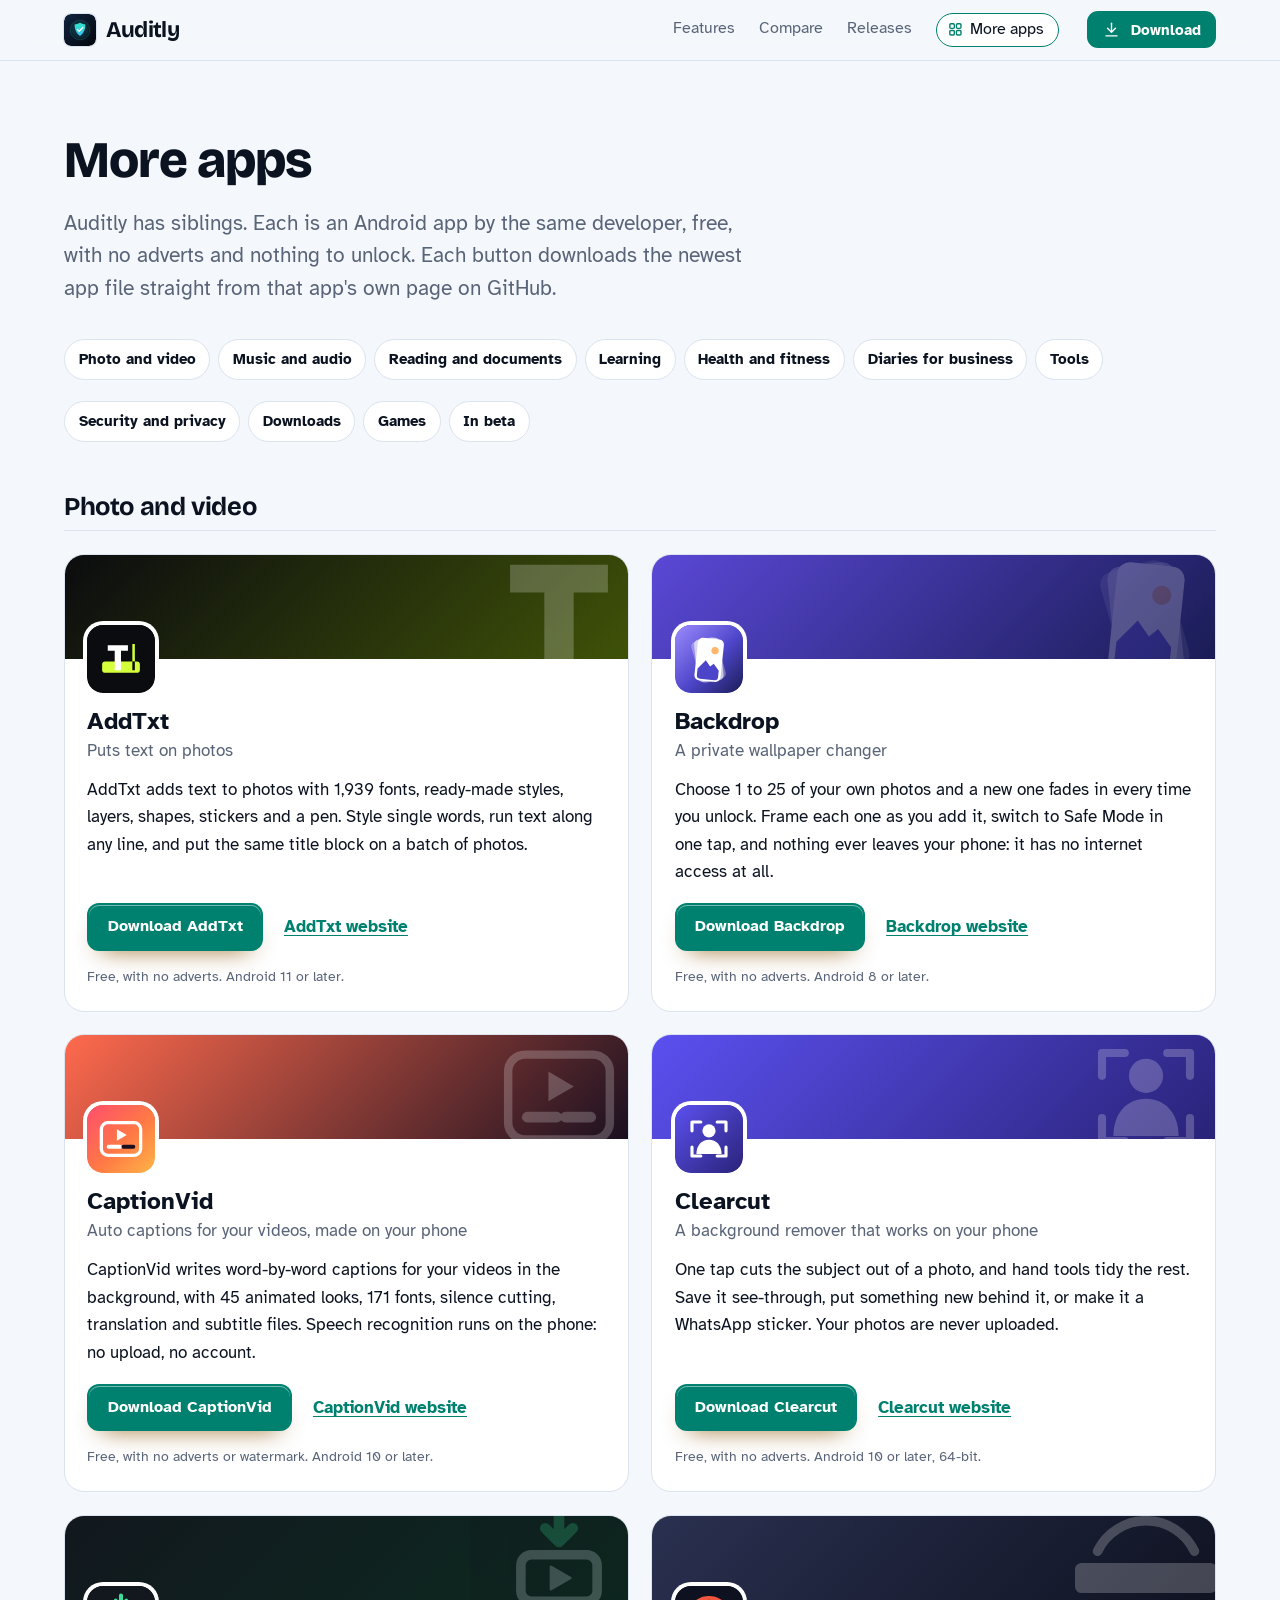
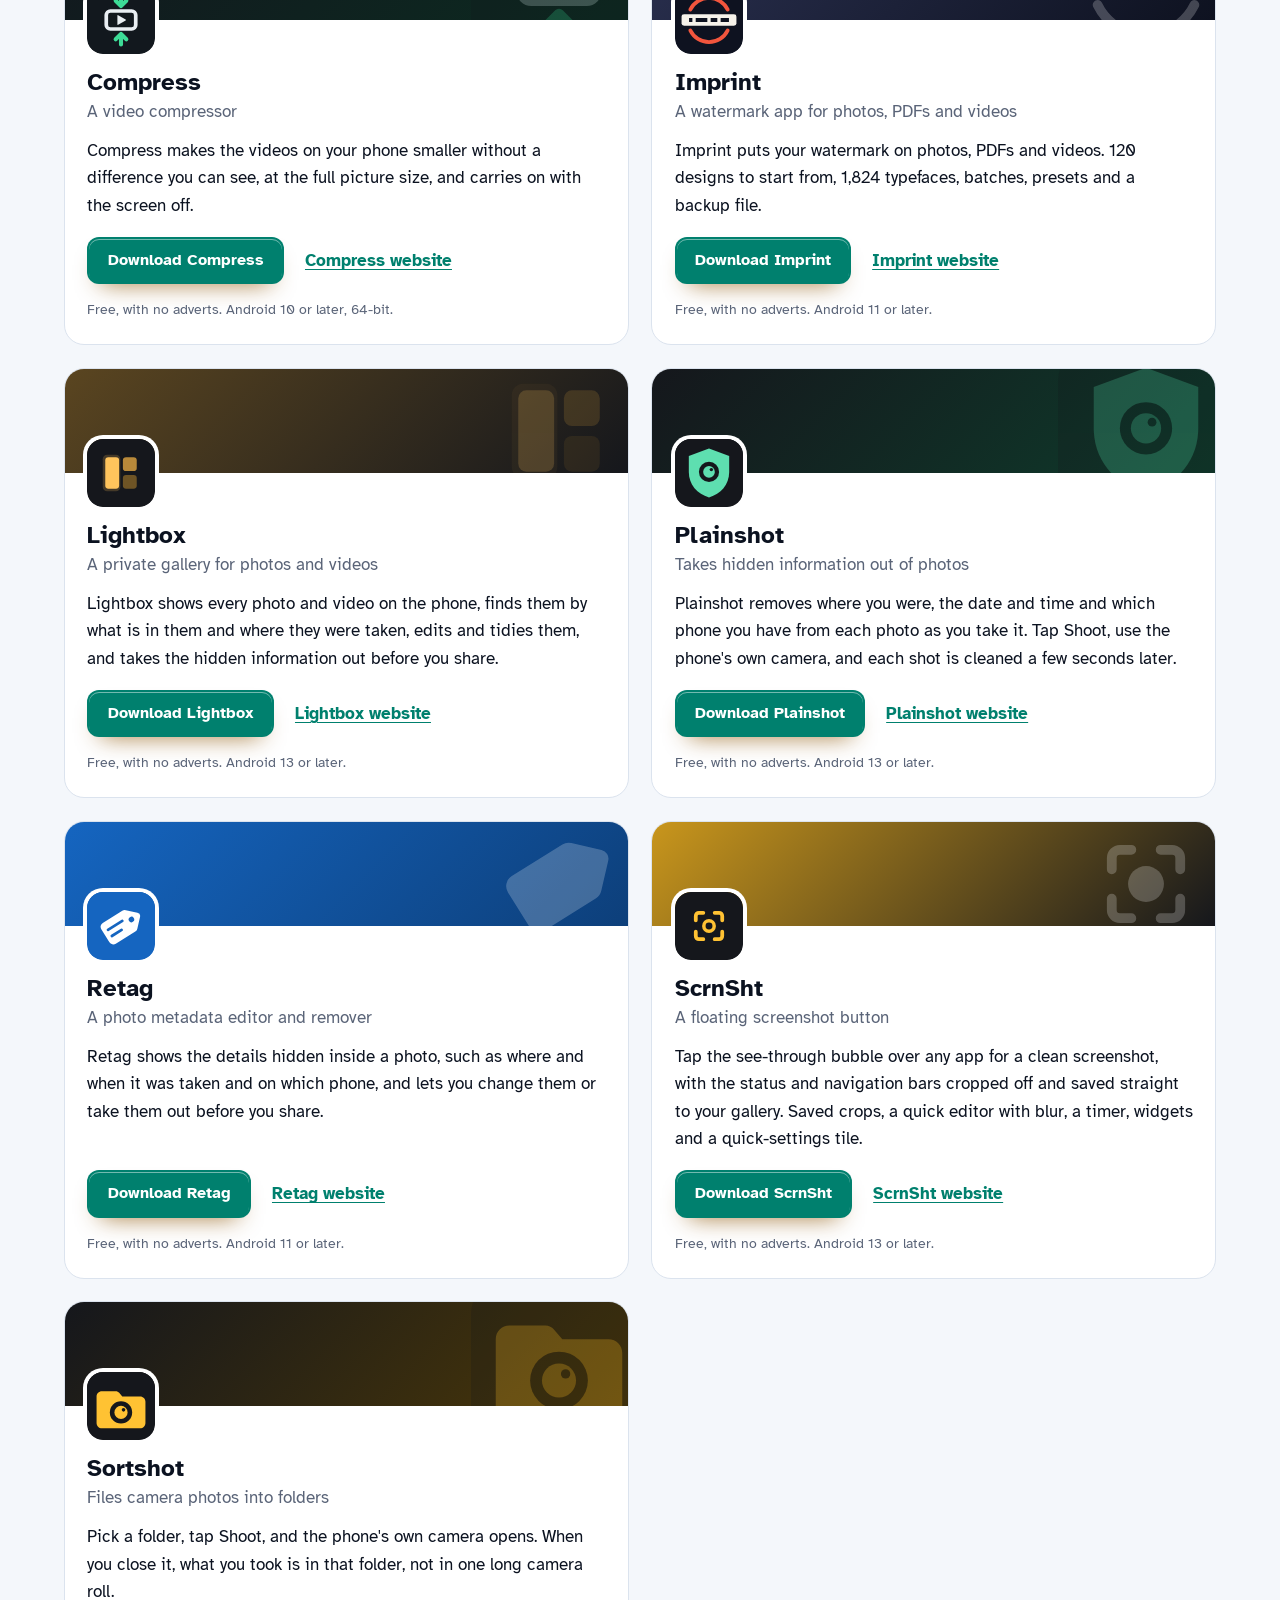
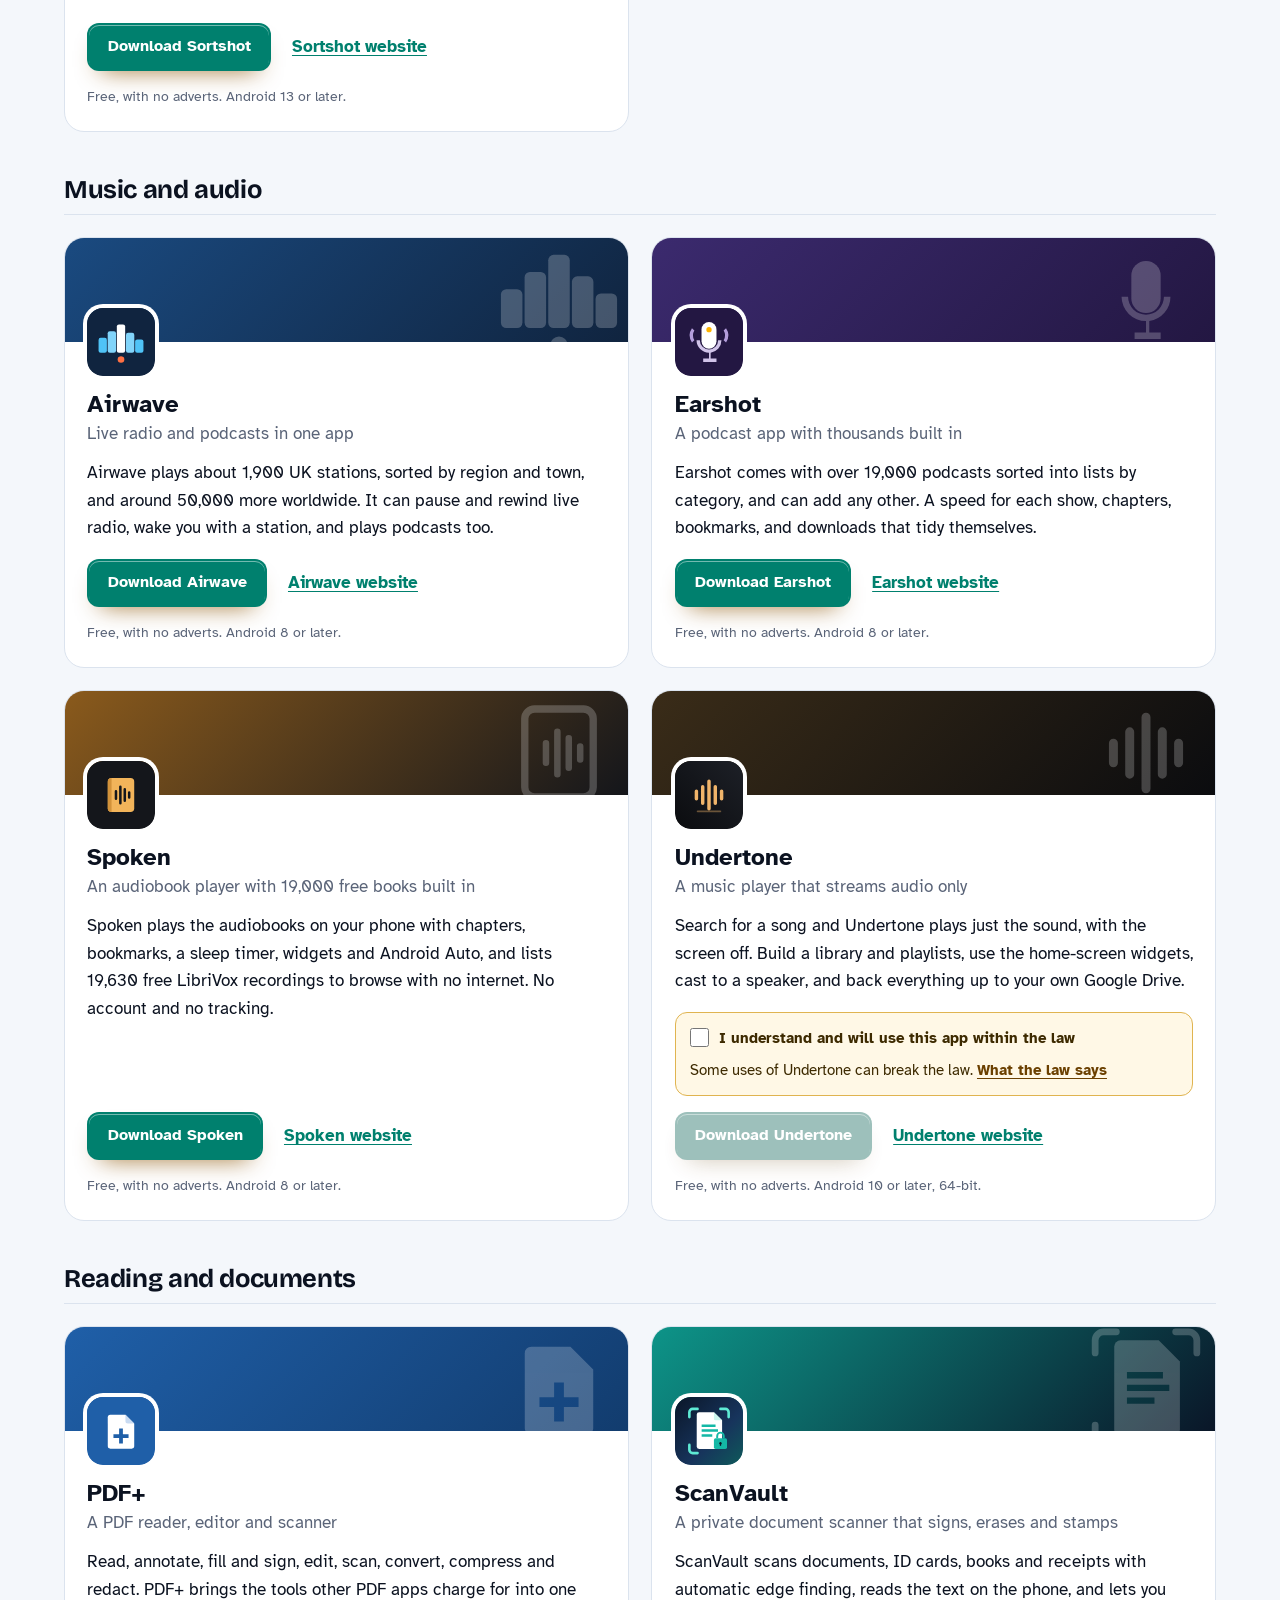
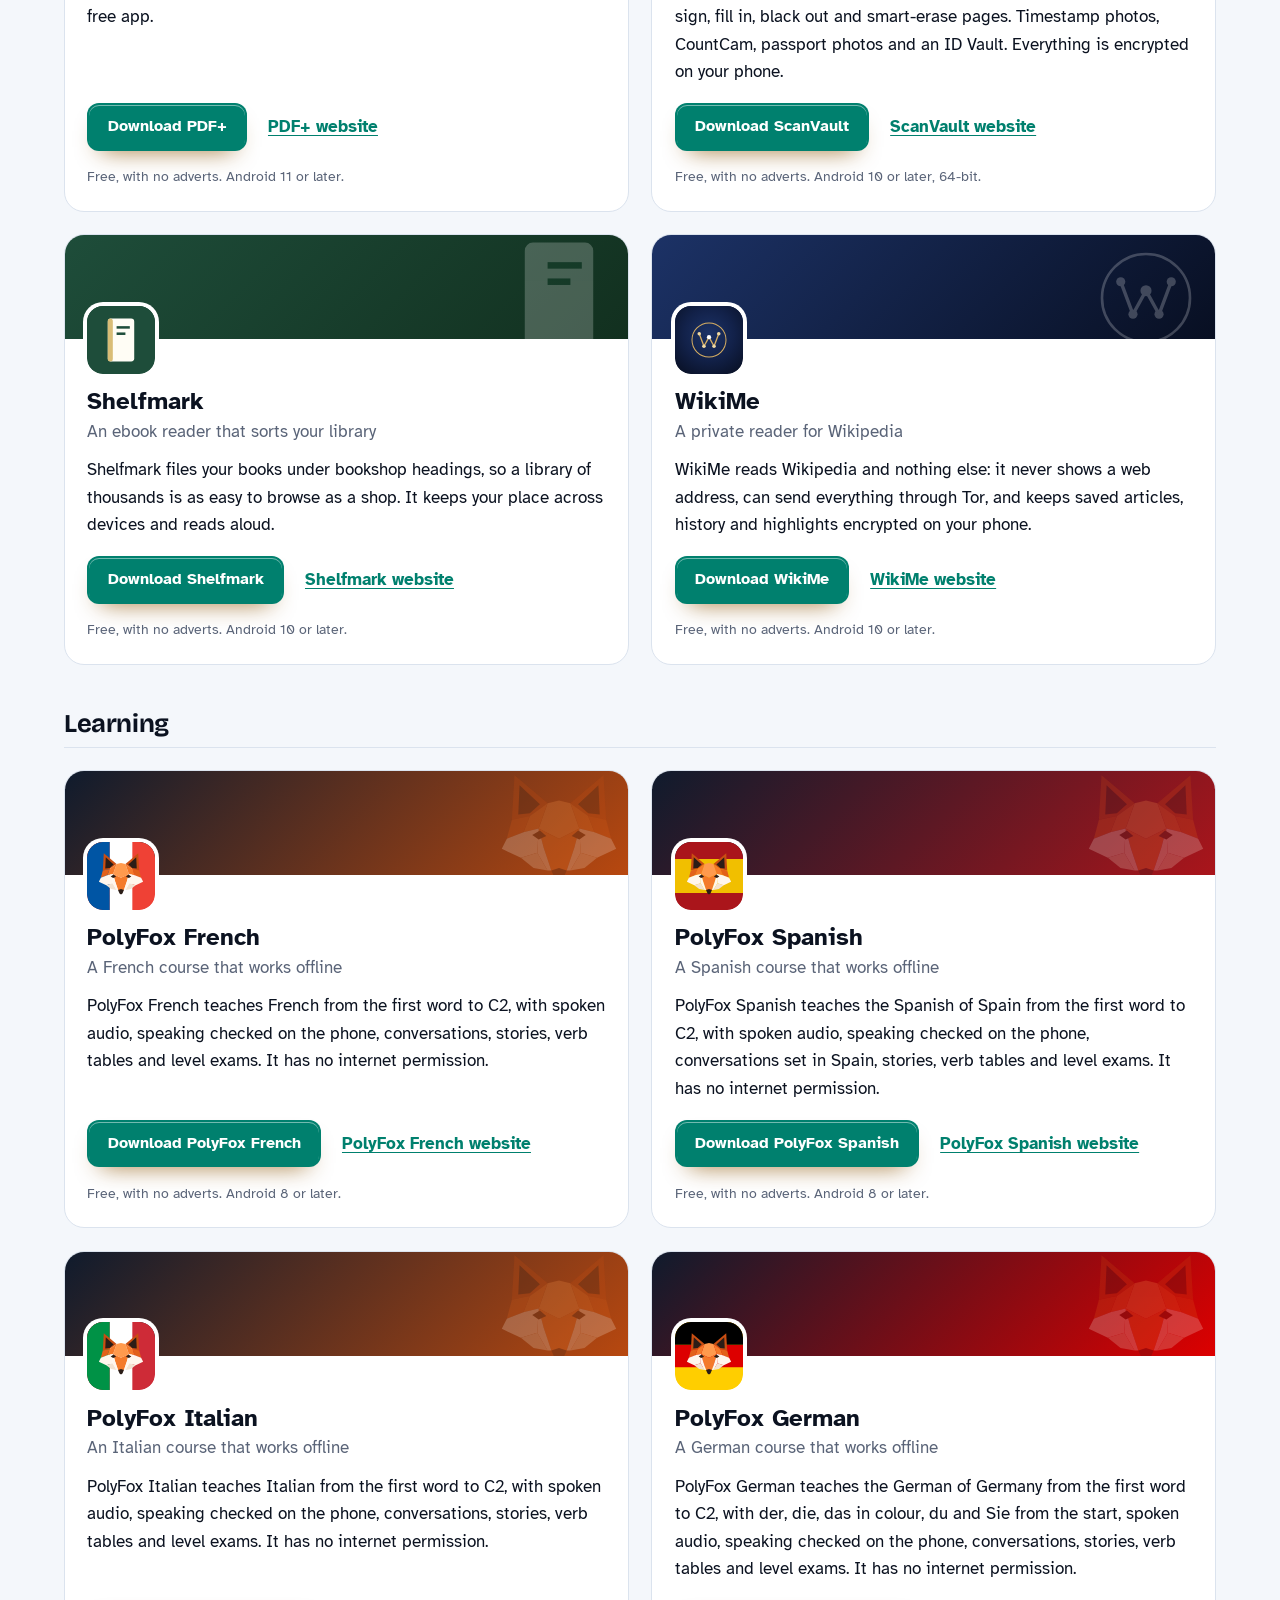
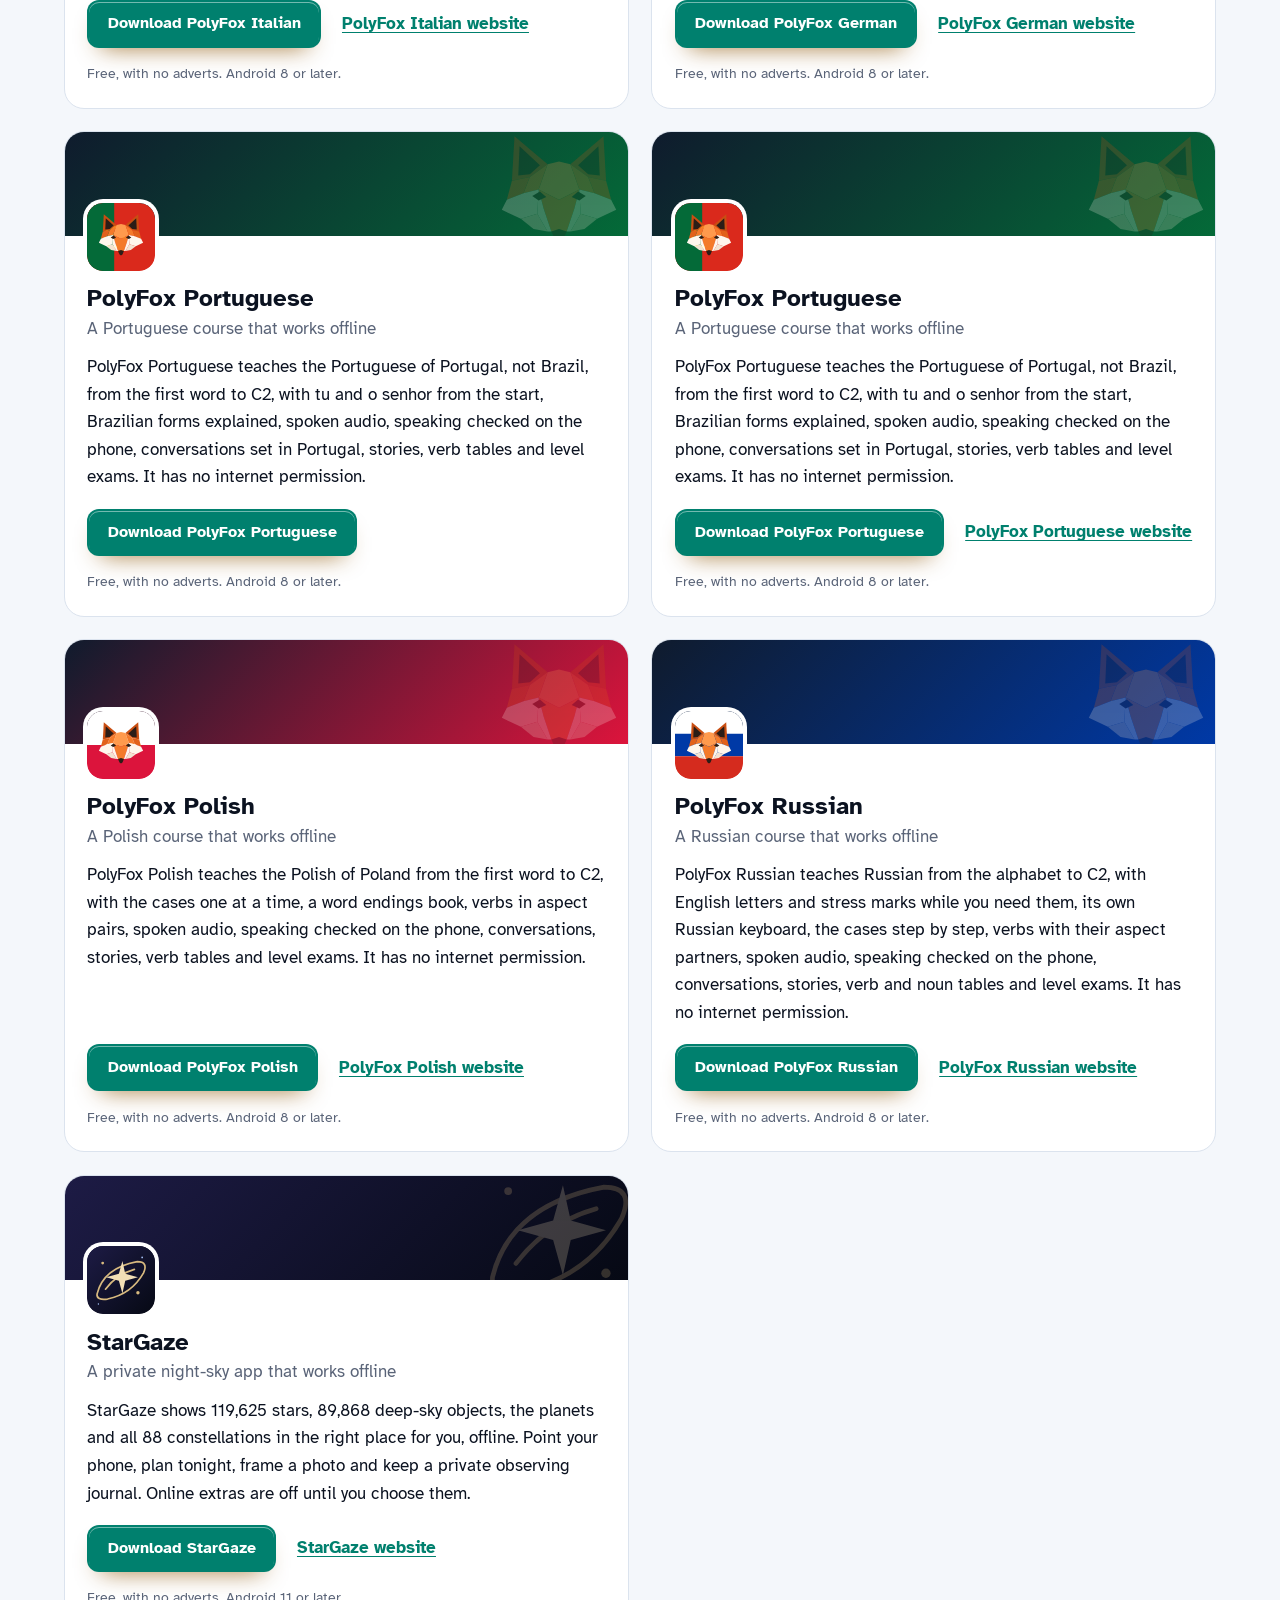
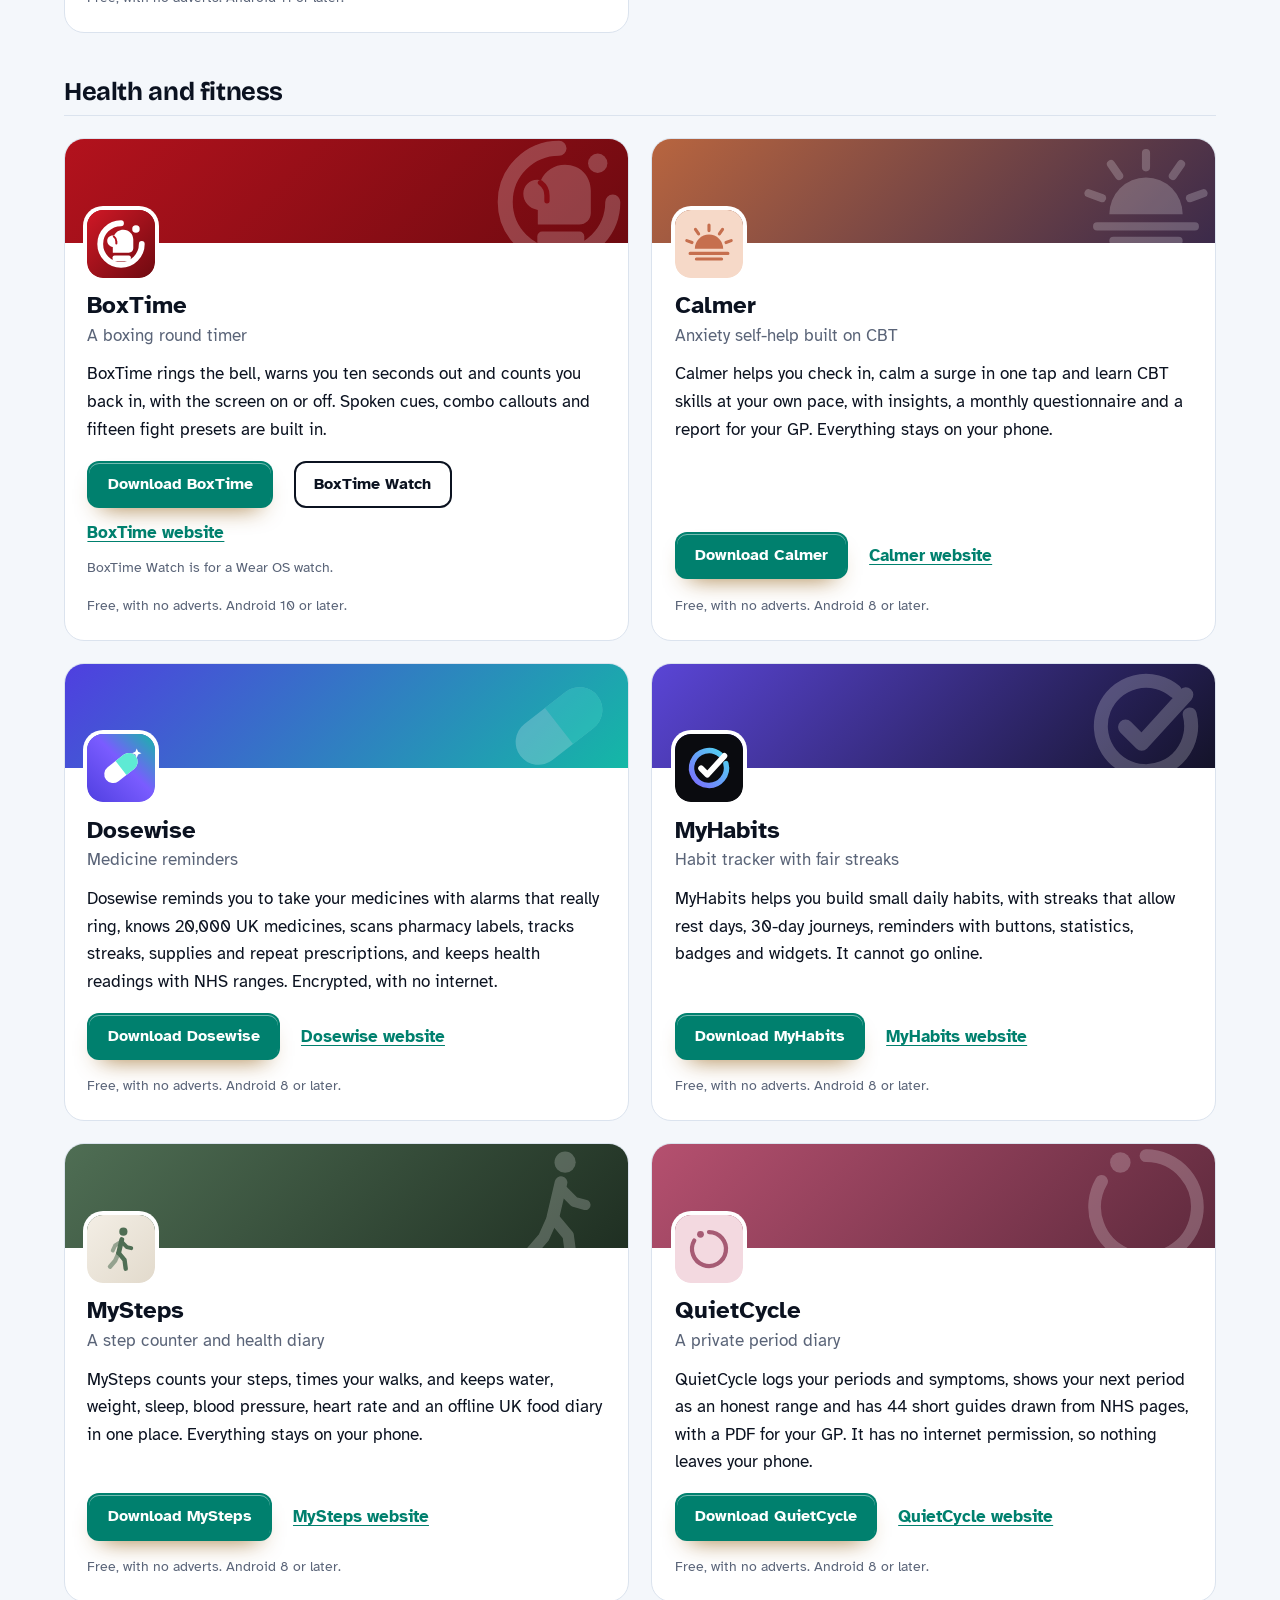
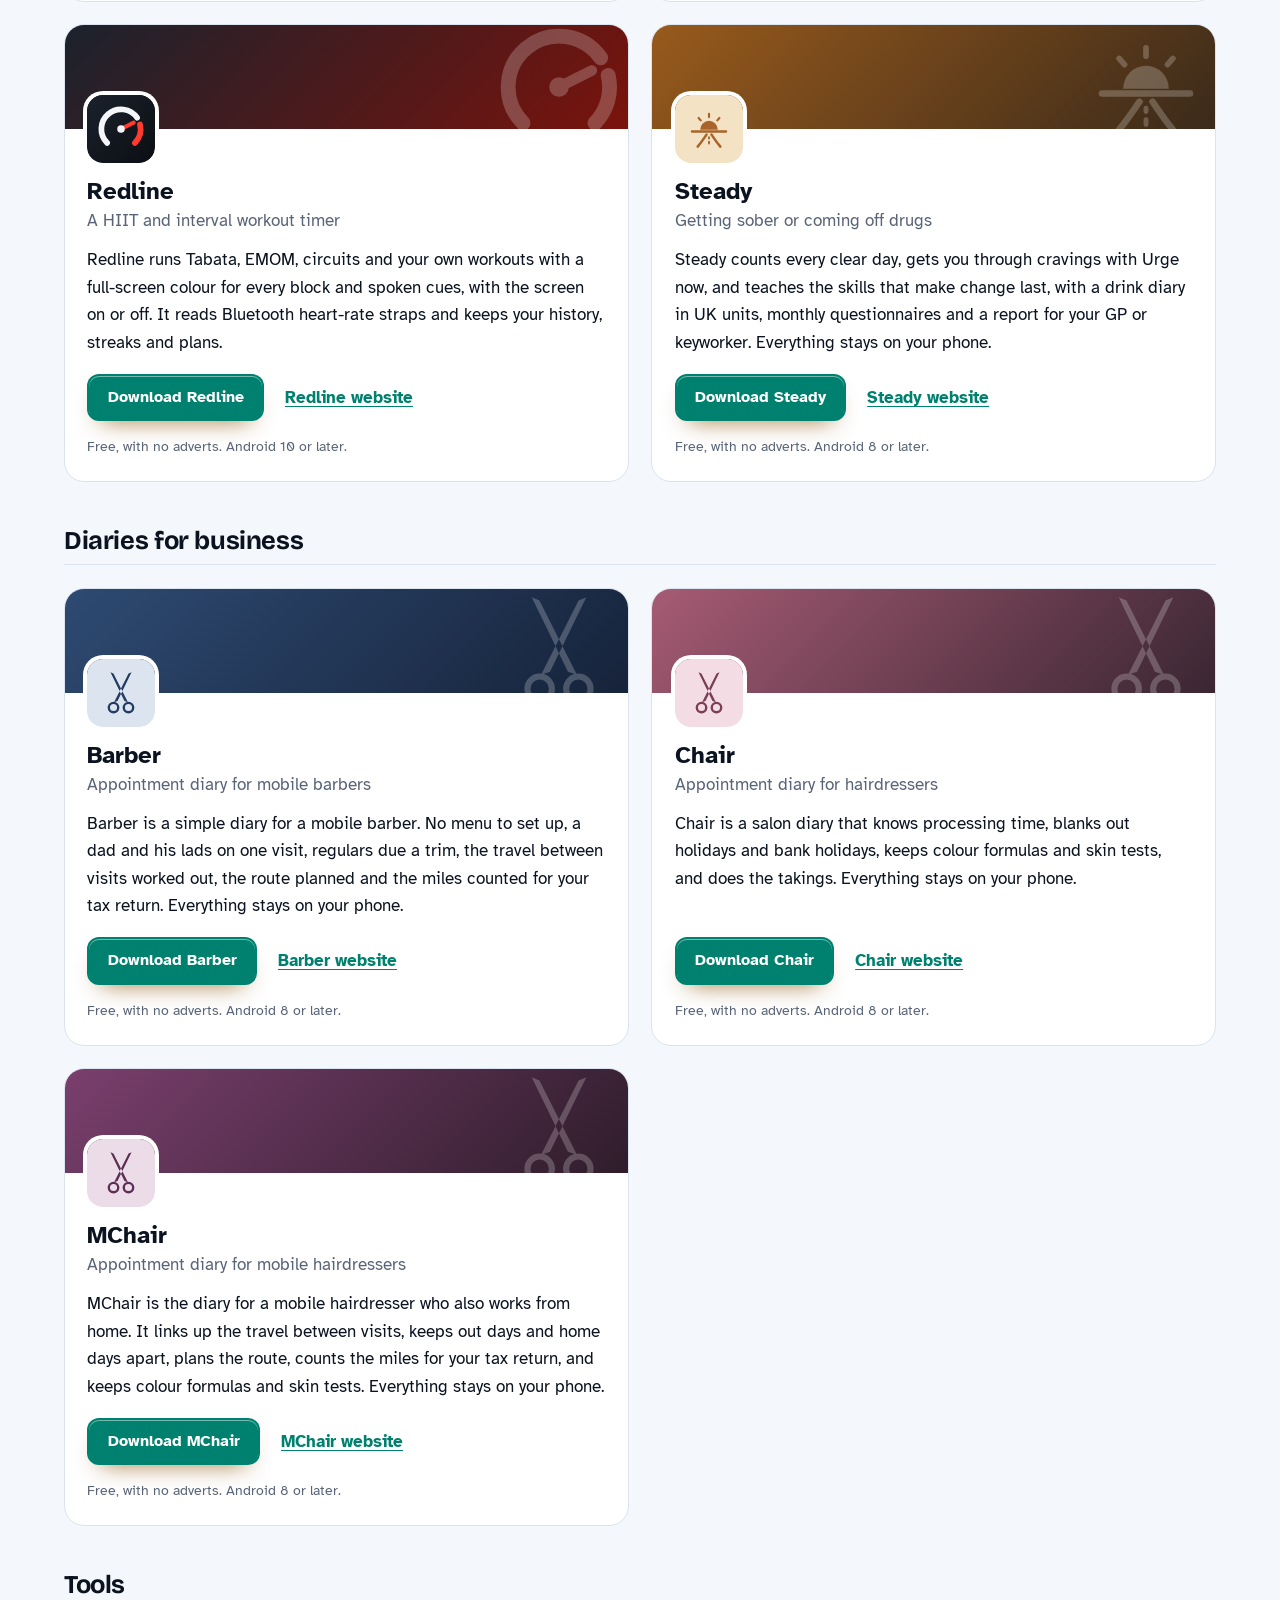
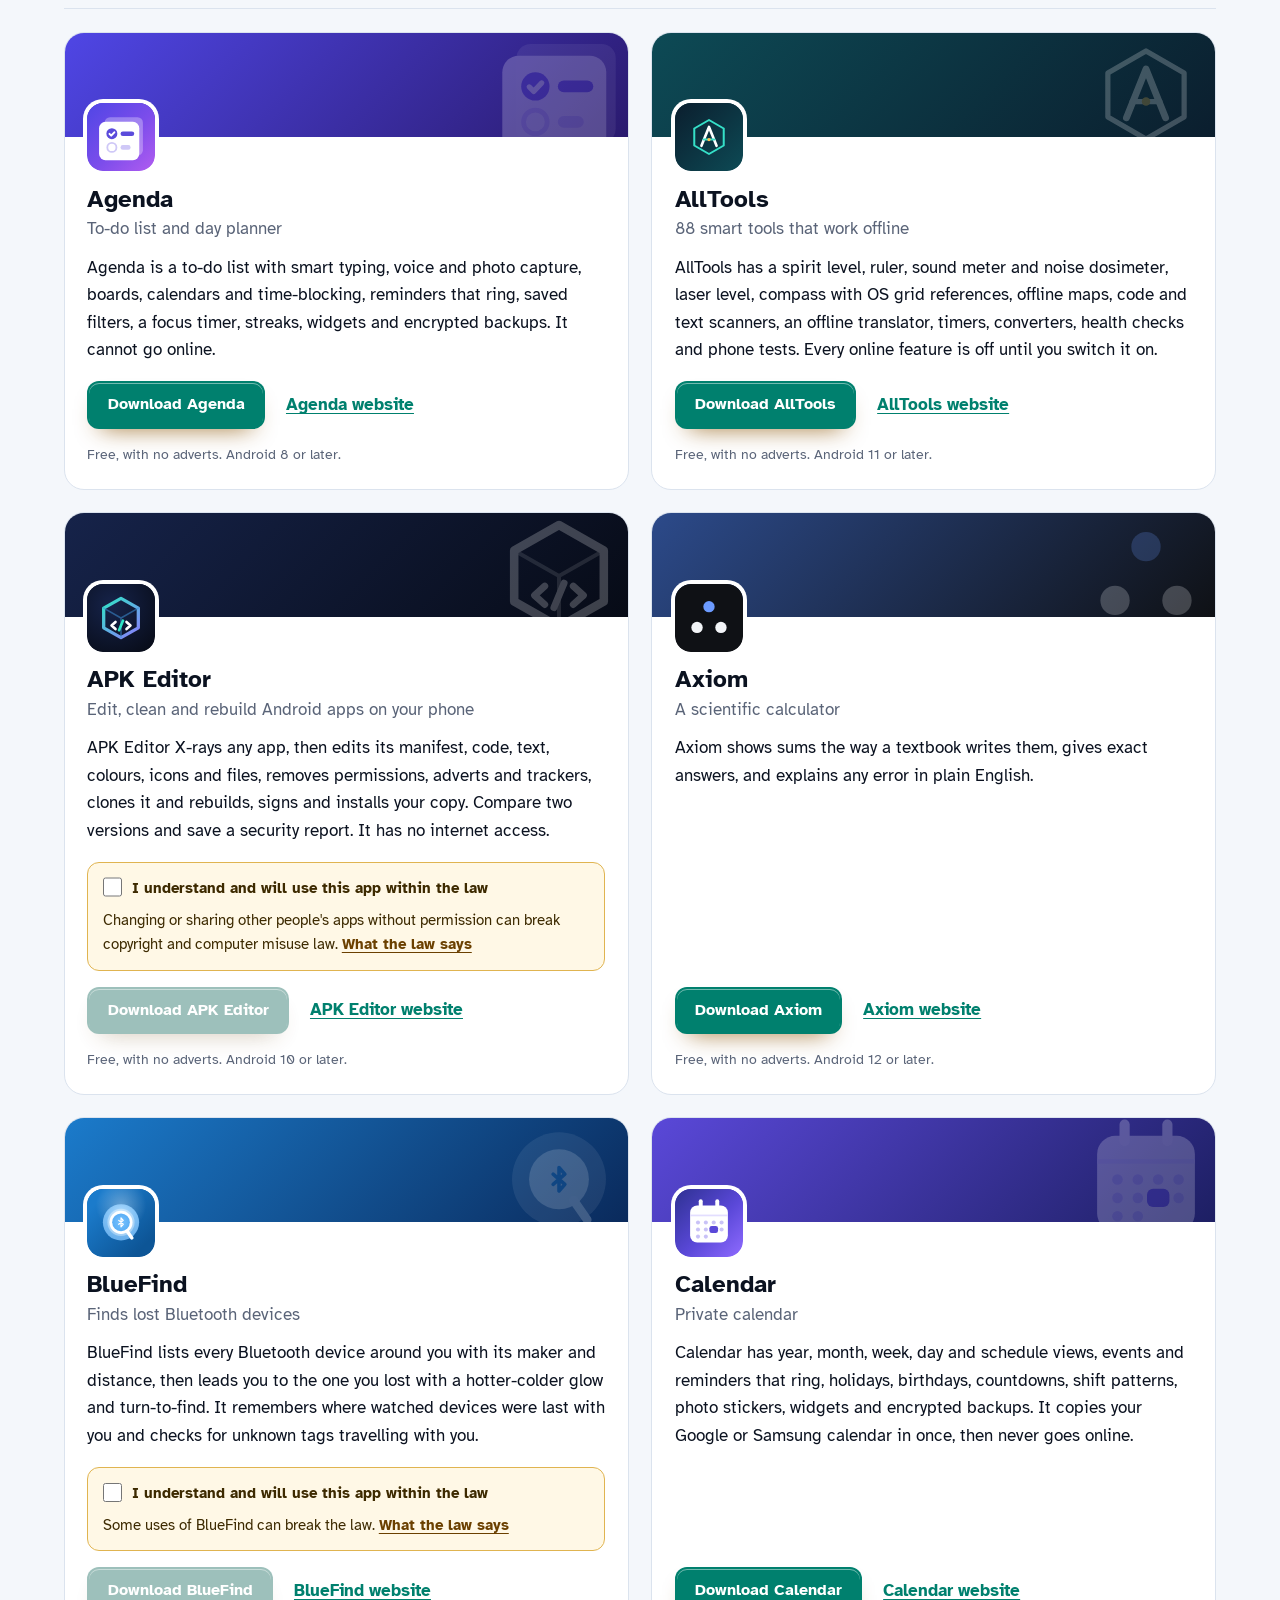
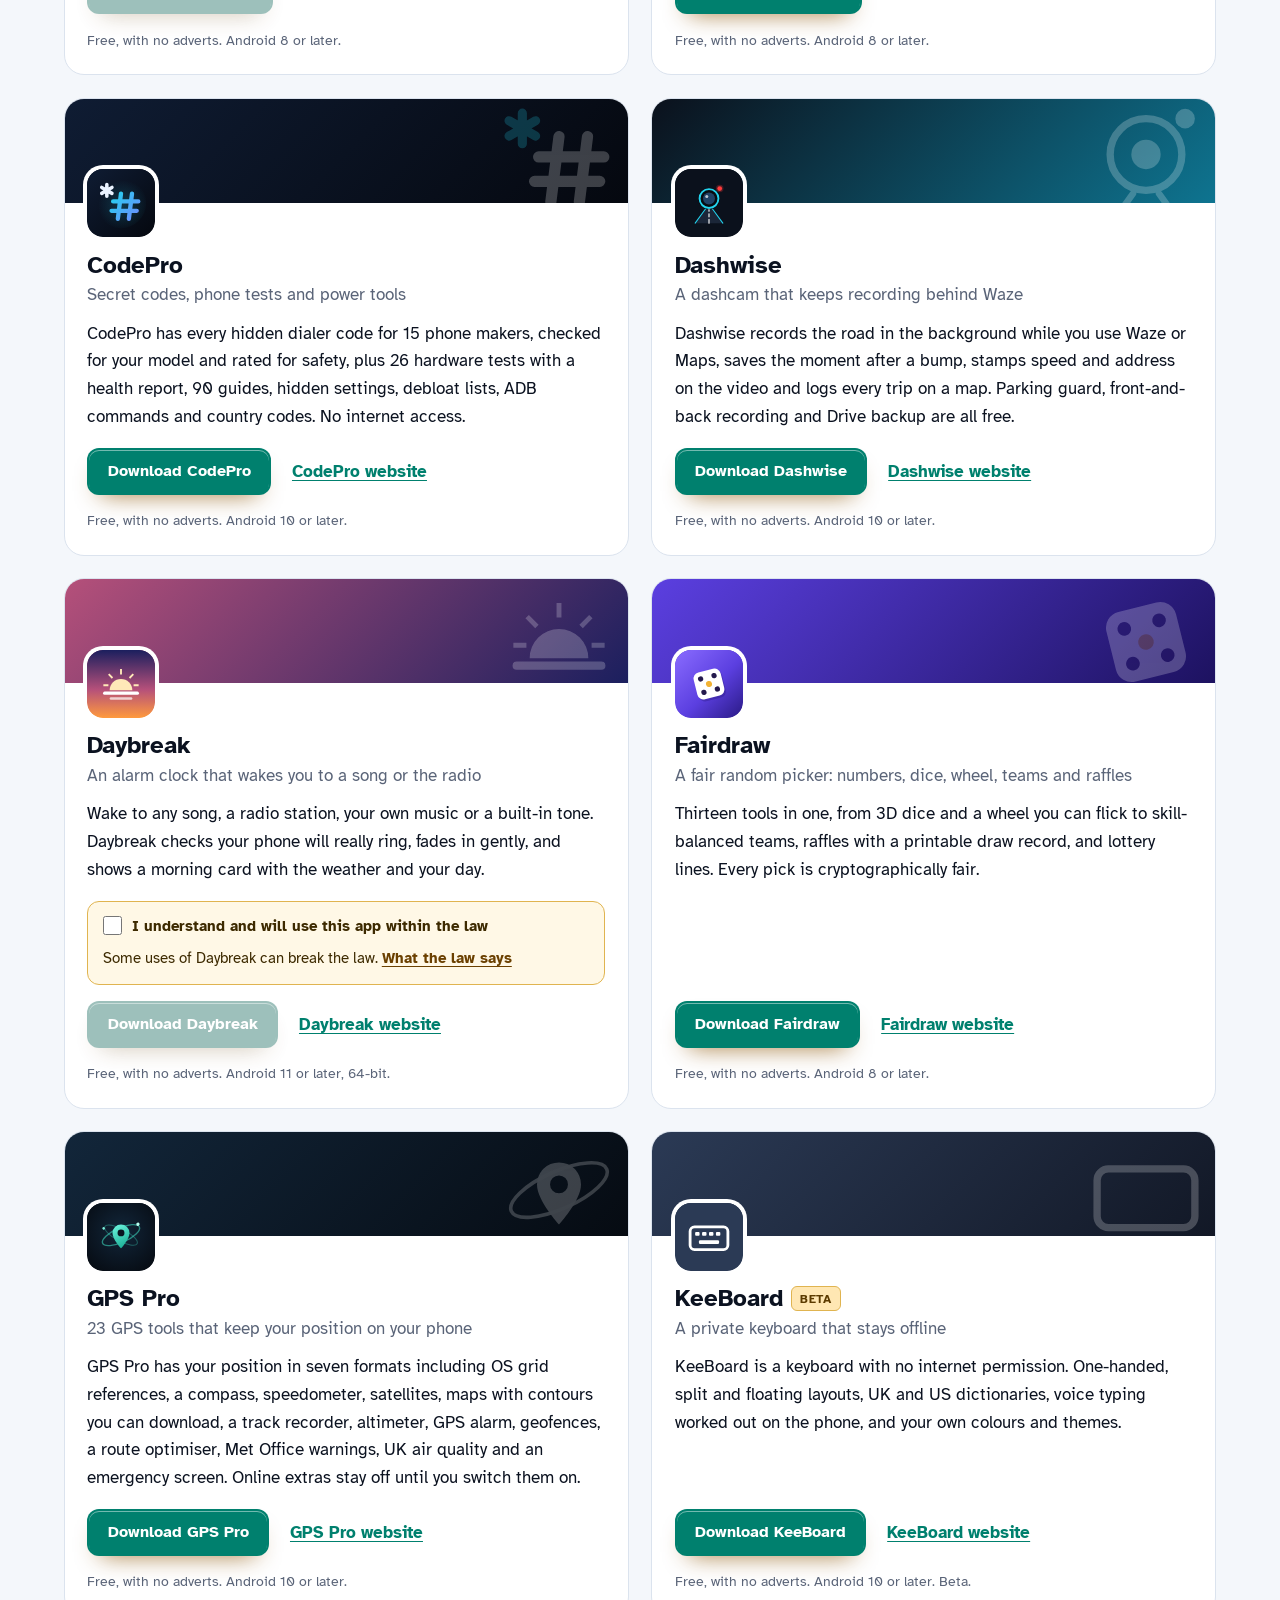
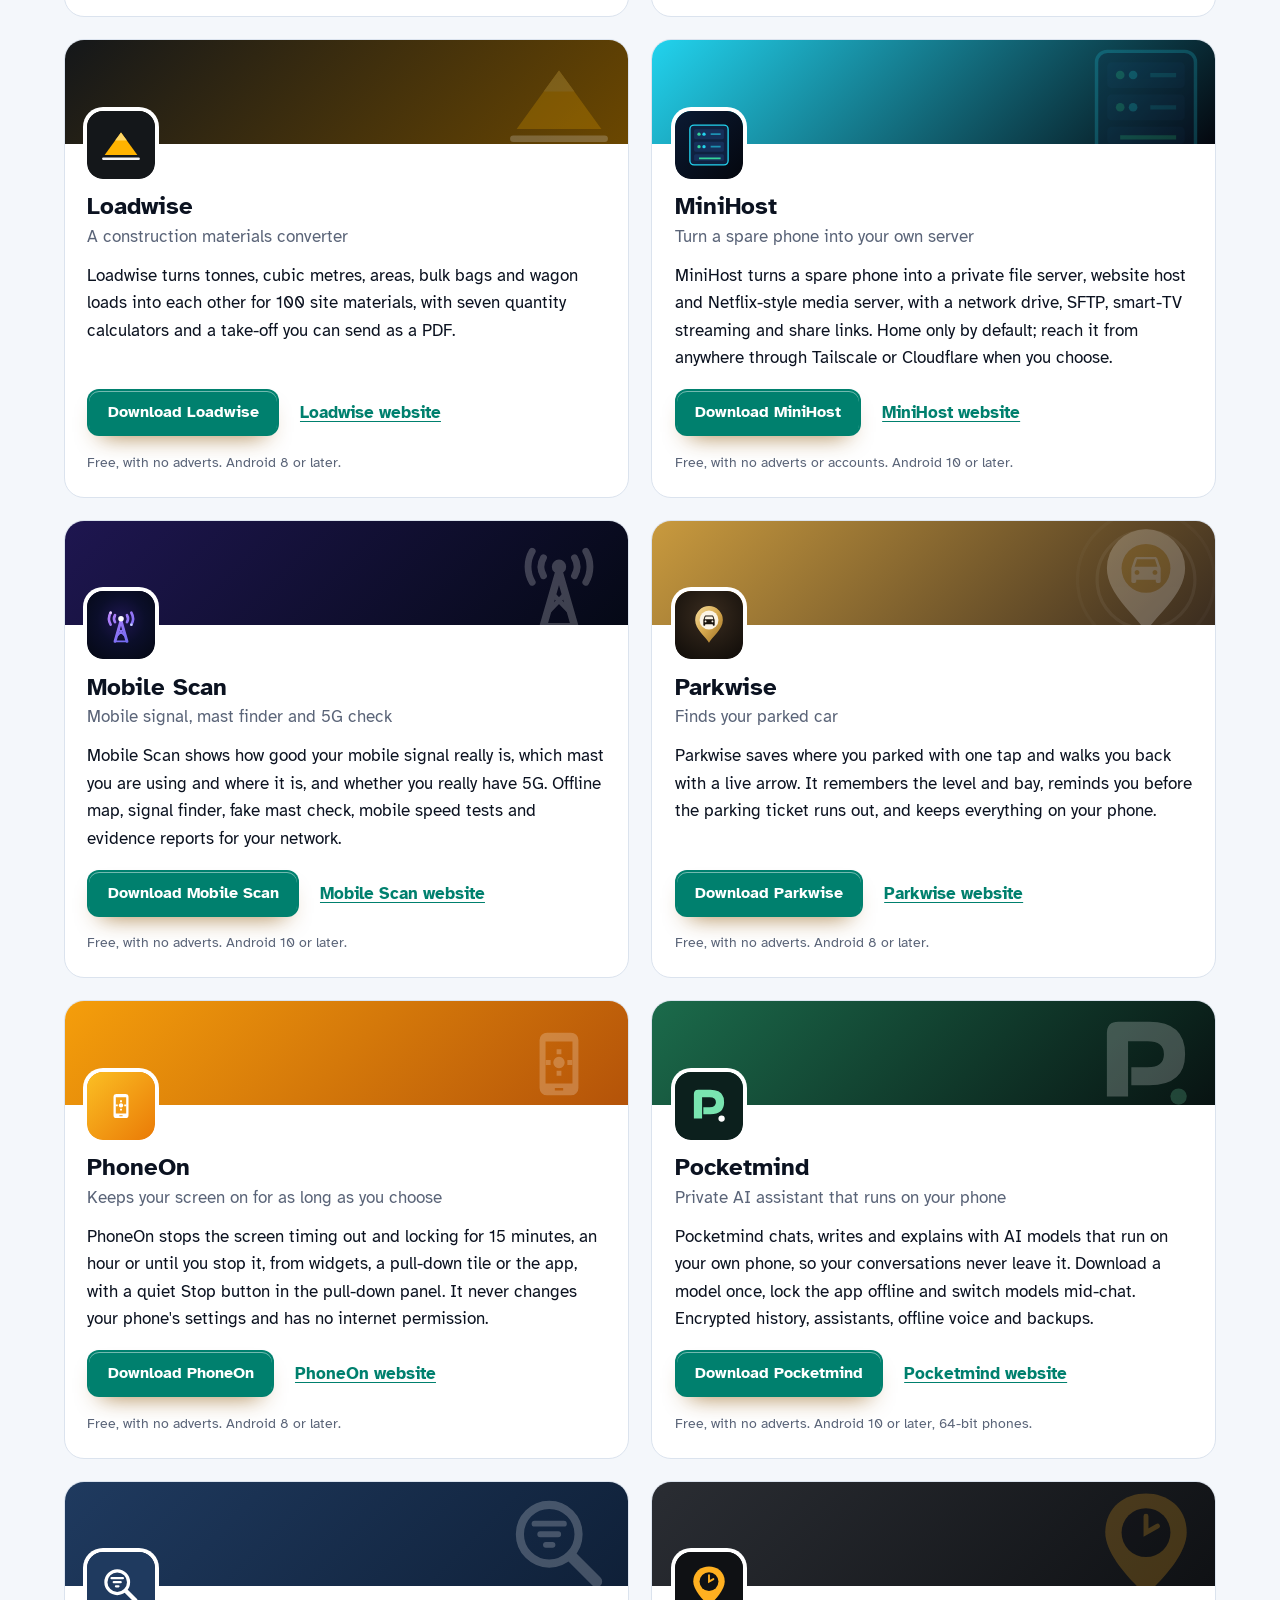
==== commit 5efa5720: "More apps: add PolyFox Portuguese" ====
--- a/more-apps.html
+++ b/more-apps.html
@@ -4,7 +4,7 @@
 <meta charset="utf-8">
 <meta name="viewport" content="width=device-width, initial-scale=1">
 <title>More free Android apps from the maker of Auditly</title>
-<meta name="description" content="All 95 free Android apps from the maker of Auditly, in one list by category, each with its download and a link to its website.">
+<meta name="description" content="All 96 free Android apps from the maker of Auditly, in one list by category, each with its download and a link to its website.">
 <meta name="author" content="Jonathan Jackson">
 <link rel="canonical" href="https://customgpter.github.io/auditly/more-apps.html">
 <meta name="theme-color" content="#f4f7fb" media="(prefers-color-scheme: light)">
@@ -12,7 +12,7 @@
 <meta property="og:type" content="website">
 <meta property="og:site_name" content="Auditly">
 <meta property="og:title" content="More free Android apps from the maker of Auditly">
-<meta property="og:description" content="All 95 free Android apps from the maker of Auditly, in one list by category, each with its download and a link to its website.">
+<meta property="og:description" content="All 96 free Android apps from the maker of Auditly, in one list by category, each with its download and a link to its website.">
 <meta property="og:url" content="https://customgpter.github.io/auditly/more-apps.html">
 <meta property="og:image" content="https://customgpter.github.io/auditly/assets/og.png">
 <meta property="og:image:width" content="1200">
@@ -26,7 +26,7 @@
 <link rel="preload" href="./assets/fonts/atkinson-hyperlegible-latin-400-normal.woff2" as="font" type="font/woff2" crossorigin>
 <link rel="stylesheet" href="./assets/site.css?v=1">
 <link rel="stylesheet" href="./assets/house.css?v=1">
-<script type="application/ld+json">{"@context":"https://schema.org","@type":"ItemList","name":"Apps from the maker of Auditly","url":"https://customgpter.github.io/auditly/more-apps.html","itemListElement":[{"@type":"ListItem","position":1,"name":"AddTxt","url":"https://customgpter.github.io/addtxt/"},{"@type":"ListItem","position":2,"name":"Backdrop","url":"https://customgpter.github.io/backdrop/"},{"@type":"ListItem","position":3,"name":"CaptionVid","url":"https://customgpter.github.io/captionvid/"},{"@type":"ListItem","position":4,"name":"Clearcut","url":"https://customgpter.github.io/clearcut/"},{"@type":"ListItem","position":5,"name":"Compress","url":"https://customgpter.github.io/compress/"},{"@type":"ListItem","position":6,"name":"Imprint","url":"https://customgpter.github.io/imprint/"},{"@type":"ListItem","position":7,"name":"Lightbox","url":"https://customgpter.github.io/lightbox/"},{"@type":"ListItem","position":8,"name":"Plainshot","url":"https://customgpter.github.io/plainshot/"},{"@type":"ListItem","position":9,"name":"Retag","url":"https://customgpter.github.io/retag/"},{"@type":"ListItem","position":10,"name":"ScrnSht","url":"https://customgpter.github.io/scrnsht/"},{"@type":"ListItem","position":11,"name":"Sortshot","url":"https://customgpter.github.io/sortshot/"},{"@type":"ListItem","position":12,"name":"Airwave","url":"https://customgpter.github.io/airwave/"},{"@type":"ListItem","position":13,"name":"Earshot","url":"https://customgpter.github.io/earshot/"},{"@type":"ListItem","position":14,"name":"Spoken","url":"https://customgpter.github.io/spoken/"},{"@type":"ListItem","position":15,"name":"Undertone","url":"https://customgpter.github.io/undertone/"},{"@type":"ListItem","position":16,"name":"PDF+","url":"https://customgpter.github.io/pdfplus/"},{"@type":"ListItem","position":17,"name":"ScanVault","url":"https://customgpter.github.io/scanvault/"},{"@type":"ListItem","position":18,"name":"Shelfmark","url":"https://customgpter.github.io/shelfmark/"},{"@type":"ListItem","position":19,"name":"WikiMe","url":"https://customgpter.github.io/wikime/"},{"@type":"ListItem","position":20,"name":"PolyFox French","url":"https://customgpter.github.io/polyfox/"},{"@type":"ListItem","position":21,"name":"PolyFox German","url":"https://customgpter.github.io/polyfox-german/"},{"@type":"ListItem","position":22,"name":"PolyFox Polish","url":"https://customgpter.github.io/polyfox-polish/"},{"@type":"ListItem","position":23,"name":"PolyFox Russian","url":"https://customgpter.github.io/polyfox-russian/"},{"@type":"ListItem","position":24,"name":"StarGaze","url":"https://customgpter.github.io/stargaze/"},{"@type":"ListItem","position":25,"name":"BoxTime","url":"https://customgpter.github.io/boxtime/"},{"@type":"ListItem","position":26,"name":"Calmer","url":"https://customgpter.github.io/calmer/"},{"@type":"ListItem","position":27,"name":"Dosewise","url":"https://customgpter.github.io/dosewise/"},{"@type":"ListItem","position":28,"name":"MyHabits","url":"https://customgpter.github.io/myhabits/"},{"@type":"ListItem","position":29,"name":"MySteps","url":"https://customgpter.github.io/mysteps/"},{"@type":"ListItem","position":30,"name":"QuietCycle","url":"https://customgpter.github.io/quietcycle/"},{"@type":"ListItem","position":31,"name":"Redline","url":"https://customgpter.github.io/redline/"},{"@type":"ListItem","position":32,"name":"Steady","url":"https://customgpter.github.io/steady/"},{"@type":"ListItem","position":33,"name":"Barber","url":"https://customgpter.github.io/barber/"},{"@type":"ListItem","position":34,"name":"Chair","url":"https://customgpter.github.io/chair/"},{"@type":"ListItem","position":35,"name":"MChair","url":"https://customgpter.github.io/mchair/"},{"@type":"ListItem","position":36,"name":"Agenda","url":"https://customgpter.github.io/agenda/"},{"@type":"ListItem","position":37,"name":"AllTools","url":"https://customgpter.github.io/alltools/"},{"@type":"ListItem","position":38,"name":"APK Editor","url":"https://customgpter.github.io/apkeditor/"},{"@type":"ListItem","position":39,"name":"Axiom","url":"https://customgpter.github.io/axiom/"},{"@type":"ListItem","position":40,"name":"BlueFind","url":"https://customgpter.github.io/bluefind/"},{"@type":"ListItem","position":41,"name":"Calendar","url":"https://customgpter.github.io/calendar/"},{"@type":"ListItem","position":42,"name":"CodePro","url":"https://customgpter.github.io/codepro/"},{"@type":"ListItem","position":43,"name":"Dashwise","url":"https://customgpter.github.io/dashwise/"},{"@type":"ListItem","position":44,"name":"Daybreak","url":"https://customgpter.github.io/daybreak/"},{"@type":"ListItem","position":45,"name":"Fairdraw","url":"https://customgpter.github.io/fairdraw/"},{"@type":"ListItem","position":46,"name":"GPS Pro","url":"https://customgpter.github.io/gpspro/"},{"@type":"ListItem","position":47,"name":"KeeBoard","url":"https://customgpter.github.io/keeboard/"},{"@type":"ListItem","position":48,"name":"Loadwise","url":"https://customgpter.github.io/loadwise/"},{"@type":"ListItem","position":49,"name":"MiniHost","url":"https://customgpter.github.io/minihost/"},{"@type":"ListItem","position":50,"name":"Mobile Scan","url":"https://customgpter.github.io/mobilescan/"},{"@type":"ListItem","position":51,"name":"Parkwise","url":"https://customgpter.github.io/parkwise/"},{"@type":"ListItem","position":52,"name":"Pocketmind","url":"https://customgpter.github.io/pocketmind/"},{"@type":"ListItem","position":53,"name":"Refine","url":"https://customgpter.github.io/refine/"},{"@type":"ListItem","position":54,"name":"Shiftwise","url":"https://customgpter.github.io/shiftwise/"},{"@type":"ListItem","position":55,"name":"SimpleCalc","url":"https://customgpter.github.io/simplecalc/"},{"@type":"ListItem","position":56,"name":"Skyline","url":"https://customgpter.github.io/skyline/"},{"@type":"ListItem","position":57,"name":"Slipway","url":"https://customgpter.github.io/slipway/"},{"@type":"ListItem","position":58,"name":"Tagger","url":"https://customgpter.github.io/tagger/"},{"@type":"ListItem","position":59,"name":"TotalClean","url":"https://customgpter.github.io/totalclean/"},{"@type":"ListItem","position":60,"name":"TVLink","url":"https://customgpter.github.io/tvlink/"},{"@type":"ListItem","position":61,"name":"Unbox","url":"https://customgpter.github.io/unbox/"},{"@type":"ListItem","position":62,"name":"WhatsKeep","url":"https://customgpter.github.io/whatskeep/"},{"@type":"ListItem","position":63,"name":"WiFi Scan","url":"https://customgpter.github.io/wifiscan/"},{"@type":"ListItem","position":64,"name":"Auditly","url":"https://customgpter.github.io/auditly/"},{"@type":"ListItem","position":65,"name":"Backchannel","url":"https://customgpter.github.io/backchannel/"},{"@type":"ListItem","position":66,"name":"ENotes","url":"https://customgpter.github.io/enotes/"},{"@type":"ListItem","position":67,"name":"FindMe","url":"https://customgpter.github.io/findme/"},{"@type":"ListItem","position":68,"name":"iLock","url":"https://customgpter.github.io/ilock/"},{"@type":"ListItem","position":69,"name":"ImSafe","url":"https://customgpter.github.io/imsafe/"},{"@type":"ListItem","position":70,"name":"IShred","url":"https://customgpter.github.io/ishred/"},{"@type":"ListItem","position":71,"name":"LockBox","url":"https://customgpter.github.io/lockbox/"},{"@type":"ListItem","position":72,"name":"PassVault","url":"https://customgpter.github.io/passvault/"},{"@type":"ListItem","position":73,"name":"SpyFind","url":"https://customgpter.github.io/spyfind/"},{"@type":"ListItem","position":74,"name":"TextWipe","url":"https://customgpter.github.io/textwipe/"},{"@type":"ListItem","position":75,"name":"Tracewire","url":"https://customgpter.github.io/tracewire/"},{"@type":"ListItem","position":76,"name":"Vigil","url":"https://customgpter.github.io/vigil/"},{"@type":"ListItem","position":77,"name":"Grab","url":"https://customgpter.github.io/grab/"},{"@type":"ListItem","position":78,"name":"Swarm","url":"https://customgpter.github.io/swarm/"},{"@type":"ListItem","position":79,"name":"Plane Games","url":"https://customgpter.github.io/plane-games/"},{"@type":"ListItem","position":80,"name":"Ninefold","url":"https://customgpter.github.io/ninefold/"},{"@type":"ListItem","position":81,"name":"Cubewise","url":"https://customgpter.github.io/cubewise/"},{"@type":"ListItem","position":82,"name":"Tilewise","url":"https://customgpter.github.io/tilewise/"},{"@type":"ListItem","position":83,"name":"Letterwise","url":"https://customgpter.github.io/letterwise/"},{"@type":"ListItem","position":84,"name":"Kingside","url":"https://customgpter.github.io/kingside/"},{"@type":"ListItem","position":85,"name":"Deckhand","url":"https://customgpter.github.io/deckhand/"},{"@type":"ListItem","position":86,"name":"SNESForge","url":"https://customgpter.github.io/snesforge/"},{"@type":"ListItem","position":87,"name":"Fame Boy","url":"https://customgpter.github.io/fameboy/"},{"@type":"ListItem","position":88,"name":"PSPPro","url":"https://customgpter.github.io/psppro/"},{"@type":"ListItem","position":89,"name":"MegaGen","url":"https://customgpter.github.io/megagen/"},{"@type":"ListItem","position":90,"name":"QVR","url":"https://customgpter.github.io/qvr/"},{"@type":"ListItem","position":91,"name":"QVR Watch","url":"https://customgpter.github.io/qvr-watch/"},{"@type":"ListItem","position":92,"name":"QVRLite","url":"https://customgpter.github.io/qvrlite/"},{"@type":"ListItem","position":93,"name":"Onionz","url":"https://customgpter.github.io/onionz/"},{"@type":"ListItem","position":94,"name":"OnionzWeb","url":"https://customgpter.github.io/onionzweb/"}]}</script>
+<script type="application/ld+json">{"@context":"https://schema.org","@type":"ItemList","name":"Apps from the maker of Auditly","url":"https://customgpter.github.io/auditly/more-apps.html","itemListElement":[{"@type":"ListItem","position":1,"name":"AddTxt","url":"https://customgpter.github.io/addtxt/"},{"@type":"ListItem","position":2,"name":"Backdrop","url":"https://customgpter.github.io/backdrop/"},{"@type":"ListItem","position":3,"name":"CaptionVid","url":"https://customgpter.github.io/captionvid/"},{"@type":"ListItem","position":4,"name":"Clearcut","url":"https://customgpter.github.io/clearcut/"},{"@type":"ListItem","position":5,"name":"Compress","url":"https://customgpter.github.io/compress/"},{"@type":"ListItem","position":6,"name":"Imprint","url":"https://customgpter.github.io/imprint/"},{"@type":"ListItem","position":7,"name":"Lightbox","url":"https://customgpter.github.io/lightbox/"},{"@type":"ListItem","position":8,"name":"Plainshot","url":"https://customgpter.github.io/plainshot/"},{"@type":"ListItem","position":9,"name":"Retag","url":"https://customgpter.github.io/retag/"},{"@type":"ListItem","position":10,"name":"ScrnSht","url":"https://customgpter.github.io/scrnsht/"},{"@type":"ListItem","position":11,"name":"Sortshot","url":"https://customgpter.github.io/sortshot/"},{"@type":"ListItem","position":12,"name":"Airwave","url":"https://customgpter.github.io/airwave/"},{"@type":"ListItem","position":13,"name":"Earshot","url":"https://customgpter.github.io/earshot/"},{"@type":"ListItem","position":14,"name":"Spoken","url":"https://customgpter.github.io/spoken/"},{"@type":"ListItem","position":15,"name":"Undertone","url":"https://customgpter.github.io/undertone/"},{"@type":"ListItem","position":16,"name":"PDF+","url":"https://customgpter.github.io/pdfplus/"},{"@type":"ListItem","position":17,"name":"ScanVault","url":"https://customgpter.github.io/scanvault/"},{"@type":"ListItem","position":18,"name":"Shelfmark","url":"https://customgpter.github.io/shelfmark/"},{"@type":"ListItem","position":19,"name":"WikiMe","url":"https://customgpter.github.io/wikime/"},{"@type":"ListItem","position":20,"name":"PolyFox French","url":"https://customgpter.github.io/polyfox/"},{"@type":"ListItem","position":21,"name":"PolyFox German","url":"https://customgpter.github.io/polyfox-german/"},{"@type":"ListItem","position":22,"name":"PolyFox Portuguese","url":"https://customgpter.github.io/polyfox-portuguese/"},{"@type":"ListItem","position":23,"name":"PolyFox Polish","url":"https://customgpter.github.io/polyfox-polish/"},{"@type":"ListItem","position":24,"name":"PolyFox Russian","url":"https://customgpter.github.io/polyfox-russian/"},{"@type":"ListItem","position":25,"name":"StarGaze","url":"https://customgpter.github.io/stargaze/"},{"@type":"ListItem","position":26,"name":"BoxTime","url":"https://customgpter.github.io/boxtime/"},{"@type":"ListItem","position":27,"name":"Calmer","url":"https://customgpter.github.io/calmer/"},{"@type":"ListItem","position":28,"name":"Dosewise","url":"https://customgpter.github.io/dosewise/"},{"@type":"ListItem","position":29,"name":"MyHabits","url":"https://customgpter.github.io/myhabits/"},{"@type":"ListItem","position":30,"name":"MySteps","url":"https://customgpter.github.io/mysteps/"},{"@type":"ListItem","position":31,"name":"QuietCycle","url":"https://customgpter.github.io/quietcycle/"},{"@type":"ListItem","position":32,"name":"Redline","url":"https://customgpter.github.io/redline/"},{"@type":"ListItem","position":33,"name":"Steady","url":"https://customgpter.github.io/steady/"},{"@type":"ListItem","position":34,"name":"Barber","url":"https://customgpter.github.io/barber/"},{"@type":"ListItem","position":35,"name":"Chair","url":"https://customgpter.github.io/chair/"},{"@type":"ListItem","position":36,"name":"MChair","url":"https://customgpter.github.io/mchair/"},{"@type":"ListItem","position":37,"name":"Agenda","url":"https://customgpter.github.io/agenda/"},{"@type":"ListItem","position":38,"name":"AllTools","url":"https://customgpter.github.io/alltools/"},{"@type":"ListItem","position":39,"name":"APK Editor","url":"https://customgpter.github.io/apkeditor/"},{"@type":"ListItem","position":40,"name":"Axiom","url":"https://customgpter.github.io/axiom/"},{"@type":"ListItem","position":41,"name":"BlueFind","url":"https://customgpter.github.io/bluefind/"},{"@type":"ListItem","position":42,"name":"Calendar","url":"https://customgpter.github.io/calendar/"},{"@type":"ListItem","position":43,"name":"CodePro","url":"https://customgpter.github.io/codepro/"},{"@type":"ListItem","position":44,"name":"Dashwise","url":"https://customgpter.github.io/dashwise/"},{"@type":"ListItem","position":45,"name":"Daybreak","url":"https://customgpter.github.io/daybreak/"},{"@type":"ListItem","position":46,"name":"Fairdraw","url":"https://customgpter.github.io/fairdraw/"},{"@type":"ListItem","position":47,"name":"GPS Pro","url":"https://customgpter.github.io/gpspro/"},{"@type":"ListItem","position":48,"name":"KeeBoard","url":"https://customgpter.github.io/keeboard/"},{"@type":"ListItem","position":49,"name":"Loadwise","url":"https://customgpter.github.io/loadwise/"},{"@type":"ListItem","position":50,"name":"MiniHost","url":"https://customgpter.github.io/minihost/"},{"@type":"ListItem","position":51,"name":"Mobile Scan","url":"https://customgpter.github.io/mobilescan/"},{"@type":"ListItem","position":52,"name":"Parkwise","url":"https://customgpter.github.io/parkwise/"},{"@type":"ListItem","position":53,"name":"Pocketmind","url":"https://customgpter.github.io/pocketmind/"},{"@type":"ListItem","position":54,"name":"Refine","url":"https://customgpter.github.io/refine/"},{"@type":"ListItem","position":55,"name":"Shiftwise","url":"https://customgpter.github.io/shiftwise/"},{"@type":"ListItem","position":56,"name":"SimpleCalc","url":"https://customgpter.github.io/simplecalc/"},{"@type":"ListItem","position":57,"name":"Skyline","url":"https://customgpter.github.io/skyline/"},{"@type":"ListItem","position":58,"name":"Slipway","url":"https://customgpter.github.io/slipway/"},{"@type":"ListItem","position":59,"name":"Tagger","url":"https://customgpter.github.io/tagger/"},{"@type":"ListItem","position":60,"name":"TotalClean","url":"https://customgpter.github.io/totalclean/"},{"@type":"ListItem","position":61,"name":"TVLink","url":"https://customgpter.github.io/tvlink/"},{"@type":"ListItem","position":62,"name":"Unbox","url":"https://customgpter.github.io/unbox/"},{"@type":"ListItem","position":63,"name":"WhatsKeep","url":"https://customgpter.github.io/whatskeep/"},{"@type":"ListItem","position":64,"name":"WiFi Scan","url":"https://customgpter.github.io/wifiscan/"},{"@type":"ListItem","position":65,"name":"Auditly","url":"https://customgpter.github.io/auditly/"},{"@type":"ListItem","position":66,"name":"Backchannel","url":"https://customgpter.github.io/backchannel/"},{"@type":"ListItem","position":67,"name":"ENotes","url":"https://customgpter.github.io/enotes/"},{"@type":"ListItem","position":68,"name":"FindMe","url":"https://customgpter.github.io/findme/"},{"@type":"ListItem","position":69,"name":"iLock","url":"https://customgpter.github.io/ilock/"},{"@type":"ListItem","position":70,"name":"ImSafe","url":"https://customgpter.github.io/imsafe/"},{"@type":"ListItem","position":71,"name":"IShred","url":"https://customgpter.github.io/ishred/"},{"@type":"ListItem","position":72,"name":"LockBox","url":"https://customgpter.github.io/lockbox/"},{"@type":"ListItem","position":73,"name":"PassVault","url":"https://customgpter.github.io/passvault/"},{"@type":"ListItem","position":74,"name":"SpyFind","url":"https://customgpter.github.io/spyfind/"},{"@type":"ListItem","position":75,"name":"TextWipe","url":"https://customgpter.github.io/textwipe/"},{"@type":"ListItem","position":76,"name":"Tracewire","url":"https://customgpter.github.io/tracewire/"},{"@type":"ListItem","position":77,"name":"Vigil","url":"https://customgpter.github.io/vigil/"},{"@type":"ListItem","position":78,"name":"Grab","url":"https://customgpter.github.io/grab/"},{"@type":"ListItem","position":79,"name":"Swarm","url":"https://customgpter.github.io/swarm/"},{"@type":"ListItem","position":80,"name":"Plane Games","url":"https://customgpter.github.io/plane-games/"},{"@type":"ListItem","position":81,"name":"Ninefold","url":"https://customgpter.github.io/ninefold/"},{"@type":"ListItem","position":82,"name":"Cubewise","url":"https://customgpter.github.io/cubewise/"},{"@type":"ListItem","position":83,"name":"Tilewise","url":"https://customgpter.github.io/tilewise/"},{"@type":"ListItem","position":84,"name":"Letterwise","url":"https://customgpter.github.io/letterwise/"},{"@type":"ListItem","position":85,"name":"Kingside","url":"https://customgpter.github.io/kingside/"},{"@type":"ListItem","position":86,"name":"Deckhand","url":"https://customgpter.github.io/deckhand/"},{"@type":"ListItem","position":87,"name":"SNESForge","url":"https://customgpter.github.io/snesforge/"},{"@type":"ListItem","position":88,"name":"Fame Boy","url":"https://customgpter.github.io/fameboy/"},{"@type":"ListItem","position":89,"name":"PSPPro","url":"https://customgpter.github.io/psppro/"},{"@type":"ListItem","position":90,"name":"MegaGen","url":"https://customgpter.github.io/megagen/"},{"@type":"ListItem","position":91,"name":"QVR","url":"https://customgpter.github.io/qvr/"},{"@type":"ListItem","position":92,"name":"QVR Watch","url":"https://customgpter.github.io/qvr-watch/"},{"@type":"ListItem","position":93,"name":"QVRLite","url":"https://customgpter.github.io/qvrlite/"},{"@type":"ListItem","position":94,"name":"Onionz","url":"https://customgpter.github.io/onionz/"},{"@type":"ListItem","position":95,"name":"OnionzWeb","url":"https://customgpter.github.io/onionzweb/"}]}</script>
 <link rel="stylesheet" href="./assets/apps-list.css?v=1">
 <script src="./assets/apps-list.js?v=1" defer></script>
 </head>
@@ -70,7 +70,7 @@
 <div class="mapps-group" role="group" aria-labelledby="apps-learning"><h2 class="mapps-cat" id="apps-learning">Learning</h2>
 <ul class="mapps"><li class="mapp" style="--b:#0f1b2d;--b2:#b8480f"><div class="mapp-cover" aria-hidden="true"><svg viewBox="0 0 108 108"><polygon fill="#C94E12" points="26.7,17.9 47.0,35.1 36.1,42.9 25.1,45.2"/><polygon fill="#C94E12" points="82.9,45.2 71.9,42.9 61.0,35.1 81.3,17.9"/><polygon fill="#2B1D17" points="29.8,24.1 42.3,35.8 36.1,41.3 29.0,42.1"/><polygon fill="#2B1D17" points="79.0,42.1 71.9,41.3 65.7,35.8 78.2,24.1"/><polygon fill="#FF9A4D" points="54.0,33.5 47.0,35.1 41.5,50.7 54.0,56.9"/><polygon fill="#FF9A4D" points="54.0,56.9 66.5,50.7 61.0,35.1 54.0,33.5"/><polygon fill="#F47A2A" points="47.0,35.1 36.1,42.9 32.2,53.0 41.5,50.7"/><polygon fill="#F47A2A" points="66.5,50.7 75.8,53.0 71.9,42.9 61.0,35.1"/><polygon fill="#E2611A" points="36.1,42.9 25.1,45.2 22.0,56.9 32.2,53.0"/><polygon fill="#E2611A" points="75.8,53.0 86.0,56.9 82.9,45.2 71.9,42.9"/><polygon fill="#FFF6EC" points="32.2,53.0 22.0,56.9 18.9,63.1 30.6,68.6 40.7,65.5 41.5,50.7"/><polygon fill="#FFF6EC" points="66.5,50.7 67.3,65.5 77.4,68.6 89.1,63.1 86.0,56.9 75.8,53.0"/><polygon fill="#F3E3D2" points="30.6,68.6 40.7,65.5 47.0,76.4 38.4,74.8"/><polygon fill="#F3E3D2" points="69.6,74.8 61.0,76.4 67.3,65.5 77.4,68.6"/><polygon fill="#F47A2A" points="41.5,50.7 54.0,56.9 54.0,78.0 49.3,76.4 44.6,62.4"/><polygon fill="#F47A2A" points="63.4,62.4 58.7,76.4 54.0,78.0 54.0,56.9 66.5,50.7"/><polygon fill="#FFF6EC" points="41.5,50.7 44.6,62.4 49.3,76.4 47.0,76.4 40.7,65.5"/><polygon fill="#FFF6EC" points="67.3,65.5 61.0,76.4 58.7,76.4 63.4,62.4 66.5,50.7"/><polygon fill="#2B1D17" points="49.3,76.4 54.0,74.8 58.7,76.4 56.3,81.9 54.0,83.4 51.7,81.9"/><polygon fill="#2B1D17" points="37.6,54.6 42.3,51.8 46.2,55.3 41.5,57.3"/><polygon fill="#2B1D17" points="66.5,57.3 61.8,55.3 65.7,51.8 70.4,54.6"/></svg></div><div class="mapp-body"><svg class="mapp-icon" viewBox="0 0 108 108" aria-hidden="true"><rect width="108" height="108" rx="24" fill="#EF4135"/><path fill="#FFFFFF" d="M36 0H72V108H36Z"/><path fill="#0055A4" d="M24 0H36V108H24A24 24 0 0 1 0 84V24A24 24 0 0 1 24 0Z"/><polygon fill="#C94E12" points="26.7,17.9 47.0,35.1 36.1,42.9 25.1,45.2"/><polygon fill="#C94E12" points="82.9,45.2 71.9,42.9 61.0,35.1 81.3,17.9"/><polygon fill="#2B1D17" points="29.8,24.1 42.3,35.8 36.1,41.3 29.0,42.1"/><polygon fill="#2B1D17" points="79.0,42.1 71.9,41.3 65.7,35.8 78.2,24.1"/><polygon fill="#FF9A4D" points="54.0,33.5 47.0,35.1 41.5,50.7 54.0,56.9"/><polygon fill="#FF9A4D" points="54.0,56.9 66.5,50.7 61.0,35.1 54.0,33.5"/><polygon fill="#F47A2A" points="47.0,35.1 36.1,42.9 32.2,53.0 41.5,50.7"/><polygon fill="#F47A2A" points="66.5,50.7 75.8,53.0 71.9,42.9 61.0,35.1"/><polygon fill="#E2611A" points="36.1,42.9 25.1,45.2 22.0,56.9 32.2,53.0"/><polygon fill="#E2611A" points="75.8,53.0 86.0,56.9 82.9,45.2 71.9,42.9"/><polygon fill="#FFF6EC" points="32.2,53.0 22.0,56.9 18.9,63.1 30.6,68.6 40.7,65.5 41.5,50.7"/><polygon fill="#FFF6EC" points="66.5,50.7 67.3,65.5 77.4,68.6 89.1,63.1 86.0,56.9 75.8,53.0"/><polygon fill="#F3E3D2" points="30.6,68.6 40.7,65.5 47.0,76.4 38.4,74.8"/><polygon fill="#F3E3D2" points="69.6,74.8 61.0,76.4 67.3,65.5 77.4,68.6"/><polygon fill="#F47A2A" points="41.5,50.7 54.0,56.9 54.0,78.0 49.3,76.4 44.6,62.4"/><polygon fill="#F47A2A" points="63.4,62.4 58.7,76.4 54.0,78.0 54.0,56.9 66.5,50.7"/><polygon fill="#FFF6EC" points="41.5,50.7 44.6,62.4 49.3,76.4 47.0,76.4 40.7,65.5"/><polygon fill="#FFF6EC" points="67.3,65.5 61.0,76.4 58.7,76.4 63.4,62.4 66.5,50.7"/><polygon fill="#2B1D17" points="49.3,76.4 54.0,74.8 58.7,76.4 56.3,81.9 54.0,83.4 51.7,81.9"/><polygon fill="#2B1D17" points="37.6,54.6 42.3,51.8 46.2,55.3 41.5,57.3"/><polygon fill="#2B1D17" points="66.5,57.3 61.8,55.3 65.7,51.8 70.4,54.6"/></svg><h3>PolyFox French</h3><p class="mapp-kind">A French course that works offline</p><p class="mapp-say">PolyFox French teaches French from the first word to C2, with spoken audio, speaking checked on the phone, conversations, stories, verb tables and level exams. It has no internet permission.</p><p class="mapp-go"><a class="button" href="https://github.com/CustomGPTer/polyfox/releases/latest/download/PolyFox.apk">Download PolyFox French</a><a class="mapp-site" href="https://customgpter.github.io/polyfox/">PolyFox French website</a></p><p class="mapp-needs">Free, with no adverts. Android 8 or later.</p></div></li><li class="mapp" style="--b:#0f1b2d;--b2:#aa151b"><div class="mapp-cover" aria-hidden="true"><svg viewBox="0 0 108 108"><polygon fill="#C94E12" points="26.7,17.9 47.0,35.1 36.1,42.9 25.1,45.2"/><polygon fill="#C94E12" points="82.9,45.2 71.9,42.9 61.0,35.1 81.3,17.9"/><polygon fill="#2B1D17" points="29.8,24.1 42.3,35.8 36.1,41.3 29.0,42.1"/><polygon fill="#2B1D17" points="79.0,42.1 71.9,41.3 65.7,35.8 78.2,24.1"/><polygon fill="#FF9A4D" points="54.0,33.5 47.0,35.1 41.5,50.7 54.0,56.9"/><polygon fill="#FF9A4D" points="54.0,56.9 66.5,50.7 61.0,35.1 54.0,33.5"/><polygon fill="#F47A2A" points="47.0,35.1 36.1,42.9 32.2,53.0 41.5,50.7"/><polygon fill="#F47A2A" points="66.5,50.7 75.8,53.0 71.9,42.9 61.0,35.1"/><polygon fill="#E2611A" points="36.1,42.9 25.1,45.2 22.0,56.9 32.2,53.0"/><polygon fill="#E2611A" points="75.8,53.0 86.0,56.9 82.9,45.2 71.9,42.9"/><polygon fill="#FFF6EC" points="32.2,53.0 22.0,56.9 18.9,63.1 30.6,68.6 40.7,65.5 41.5,50.7"/><polygon fill="#FFF6EC" points="66.5,50.7 67.3,65.5 77.4,68.6 89.1,63.1 86.0,56.9 75.8,53.0"/><polygon fill="#F3E3D2" points="30.6,68.6 40.7,65.5 47.0,76.4 38.4,74.8"/><polygon fill="#F3E3D2" points="69.6,74.8 61.0,76.4 67.3,65.5 77.4,68.6"/><polygon fill="#F47A2A" points="41.5,50.7 54.0,56.9 54.0,78.0 49.3,76.4 44.6,62.4"/><polygon fill="#F47A2A" points="63.4,62.4 58.7,76.4 54.0,78.0 54.0,56.9 66.5,50.7"/><polygon fill="#FFF6EC" points="41.5,50.7 44.6,62.4 49.3,76.4 47.0,76.4 40.7,65.5"/><polygon fill="#FFF6EC" points="67.3,65.5 61.0,76.4 58.7,76.4 63.4,62.4 66.5,50.7"/><polygon fill="#2B1D17" points="49.3,76.4 54.0,74.8 58.7,76.4 56.3,81.9 54.0,83.4 51.7,81.9"/><polygon fill="#2B1D17" points="37.6,54.6 42.3,51.8 46.2,55.3 41.5,57.3"/><polygon fill="#2B1D17" points="66.5,57.3 61.8,55.3 65.7,51.8 70.4,54.6"/></svg></div><div class="mapp-body"><svg class="mapp-icon" viewBox="0 0 108 108" aria-hidden="true"><rect width="108" height="108" rx="24" fill="#AA151B"/><path fill="#F1BF00" d="M0 27H108V81H0Z"/><polygon fill="#C94E12" points="26.7,17.9 47.0,35.1 36.1,42.9 25.1,45.2"/><polygon fill="#C94E12" points="82.9,45.2 71.9,42.9 61.0,35.1 81.3,17.9"/><polygon fill="#2B1D17" points="29.8,24.1 42.3,35.8 36.1,41.3 29.0,42.1"/><polygon fill="#2B1D17" points="79.0,42.1 71.9,41.3 65.7,35.8 78.2,24.1"/><polygon fill="#FF9A4D" points="54.0,33.5 47.0,35.1 41.5,50.7 54.0,56.9"/><polygon fill="#FF9A4D" points="54.0,56.9 66.5,50.7 61.0,35.1 54.0,33.5"/><polygon fill="#F47A2A" points="47.0,35.1 36.1,42.9 32.2,53.0 41.5,50.7"/><polygon fill="#F47A2A" points="66.5,50.7 75.8,53.0 71.9,42.9 61.0,35.1"/><polygon fill="#E2611A" points="36.1,42.9 25.1,45.2 22.0,56.9 32.2,53.0"/><polygon fill="#E2611A" points="75.8,53.0 86.0,56.9 82.9,45.2 71.9,42.9"/><polygon fill="#FFF6EC" points="32.2,53.0 22.0,56.9 18.9,63.1 30.6,68.6 40.7,65.5 41.5,50.7"/><polygon fill="#FFF6EC" points="66.5,50.7 67.3,65.5 77.4,68.6 89.1,63.1 86.0,56.9 75.8,53.0"/><polygon fill="#F3E3D2" points="30.6,68.6 40.7,65.5 47.0,76.4 38.4,74.8"/><polygon fill="#F3E3D2" points="69.6,74.8 61.0,76.4 67.3,65.5 77.4,68.6"/><polygon fill="#F47A2A" points="41.5,50.7 54.0,56.9 54.0,78.0 49.3,76.4 44.6,62.4"/><polygon fill="#F47A2A" points="63.4,62.4 58.7,76.4 54.0,78.0 54.0,56.9 66.5,50.7"/><polygon fill="#FFF6EC" points="41.5,50.7 44.6,62.4 49.3,76.4 47.0,76.4 40.7,65.5"/><polygon fill="#FFF6EC" points="67.3,65.5 61.0,76.4 58.7,76.4 63.4,62.4 66.5,50.7"/><polygon fill="#2B1D17" points="49.3,76.4 54.0,74.8 58.7,76.4 56.3,81.9 54.0,83.4 51.7,81.9"/><polygon fill="#2B1D17" points="37.6,54.6 42.3,51.8 46.2,55.3 41.5,57.3"/><polygon fill="#2B1D17" points="66.5,57.3 61.8,55.3 65.7,51.8 70.4,54.6"/></svg><h3>PolyFox Spanish</h3><p class="mapp-kind">A Spanish course that works offline</p><p class="mapp-say">PolyFox Spanish teaches the Spanish of Spain from the first word to C2, with spoken audio, speaking checked on the phone, conversations set in Spain, stories, verb tables and level exams. It has no internet permission.</p><p class="mapp-go"><a class="button" href="https://github.com/CustomGPTer/polyfox-spanish/releases/latest/download/PolyFox.apk">Download PolyFox Spanish</a><a class="mapp-site" href="https://customgpter.github.io/polyfox-spanish/">PolyFox Spanish website</a></p><p class="mapp-needs">Free, with no adverts. Android 8 or later.</p></div></li>
 <li class="mapp" style="--b:#0f1b2d;--b2:#b8480f"><div class="mapp-cover" aria-hidden="true"><svg viewBox="0 0 108 108"><polygon fill="#C94E12" points="26.7,17.9 47.0,35.1 36.1,42.9 25.1,45.2"/><polygon fill="#C94E12" points="82.9,45.2 71.9,42.9 61.0,35.1 81.3,17.9"/><polygon fill="#2B1D17" points="29.8,24.1 42.3,35.8 36.1,41.3 29.0,42.1"/><polygon fill="#2B1D17" points="79.0,42.1 71.9,41.3 65.7,35.8 78.2,24.1"/><polygon fill="#FF9A4D" points="54.0,33.5 47.0,35.1 41.5,50.7 54.0,56.9"/><polygon fill="#FF9A4D" points="54.0,56.9 66.5,50.7 61.0,35.1 54.0,33.5"/><polygon fill="#F47A2A" points="47.0,35.1 36.1,42.9 32.2,53.0 41.5,50.7"/><polygon fill="#F47A2A" points="66.5,50.7 75.8,53.0 71.9,42.9 61.0,35.1"/><polygon fill="#E2611A" points="36.1,42.9 25.1,45.2 22.0,56.9 32.2,53.0"/><polygon fill="#E2611A" points="75.8,53.0 86.0,56.9 82.9,45.2 71.9,42.9"/><polygon fill="#FFF6EC" points="32.2,53.0 22.0,56.9 18.9,63.1 30.6,68.6 40.7,65.5 41.5,50.7"/><polygon fill="#FFF6EC" points="66.5,50.7 67.3,65.5 77.4,68.6 89.1,63.1 86.0,56.9 75.8,53.0"/><polygon fill="#F3E3D2" points="30.6,68.6 40.7,65.5 47.0,76.4 38.4,74.8"/><polygon fill="#F3E3D2" points="69.6,74.8 61.0,76.4 67.3,65.5 77.4,68.6"/><polygon fill="#F47A2A" points="41.5,50.7 54.0,56.9 54.0,78.0 49.3,76.4 44.6,62.4"/><polygon fill="#F47A2A" points="63.4,62.4 58.7,76.4 54.0,78.0 54.0,56.9 66.5,50.7"/><polygon fill="#FFF6EC" points="41.5,50.7 44.6,62.4 49.3,76.4 47.0,76.4 40.7,65.5"/><polygon fill="#FFF6EC" points="67.3,65.5 61.0,76.4 58.7,76.4 63.4,62.4 66.5,50.7"/><polygon fill="#2B1D17" points="49.3,76.4 54.0,74.8 58.7,76.4 56.3,81.9 54.0,83.4 51.7,81.9"/><polygon fill="#2B1D17" points="37.6,54.6 42.3,51.8 46.2,55.3 41.5,57.3"/><polygon fill="#2B1D17" points="66.5,57.3 61.8,55.3 65.7,51.8 70.4,54.6"/></svg></div><div class="mapp-body"><svg class="mapp-icon" viewBox="0 0 108 108" aria-hidden="true"><rect width="108" height="108" rx="24" fill="#CE2B37"/><path fill="#FFFFFF" d="M36 0H72V108H36Z"/><path fill="#009246" d="M24 0H36V108H24A24 24 0 0 1 0 84V24A24 24 0 0 1 24 0Z"/><polygon fill="#C94E12" points="26.7,17.9 47.0,35.1 36.1,42.9 25.1,45.2"/><polygon fill="#C94E12" points="82.9,45.2 71.9,42.9 61.0,35.1 81.3,17.9"/><polygon fill="#2B1D17" points="29.8,24.1 42.3,35.8 36.1,41.3 29.0,42.1"/><polygon fill="#2B1D17" points="79.0,42.1 71.9,41.3 65.7,35.8 78.2,24.1"/><polygon fill="#FF9A4D" points="54.0,33.5 47.0,35.1 41.5,50.7 54.0,56.9"/><polygon fill="#FF9A4D" points="54.0,56.9 66.5,50.7 61.0,35.1 54.0,33.5"/><polygon fill="#F47A2A" points="47.0,35.1 36.1,42.9 32.2,53.0 41.5,50.7"/><polygon fill="#F47A2A" points="66.5,50.7 75.8,53.0 71.9,42.9 61.0,35.1"/><polygon fill="#E2611A" points="36.1,42.9 25.1,45.2 22.0,56.9 32.2,53.0"/><polygon fill="#E2611A" points="75.8,53.0 86.0,56.9 82.9,45.2 71.9,42.9"/><polygon fill="#FFF6EC" points="32.2,53.0 22.0,56.9 18.9,63.1 30.6,68.6 40.7,65.5 41.5,50.7"/><polygon fill="#FFF6EC" points="66.5,50.7 67.3,65.5 77.4,68.6 89.1,63.1 86.0,56.9 75.8,53.0"/><polygon fill="#F3E3D2" points="30.6,68.6 40.7,65.5 47.0,76.4 38.4,74.8"/><polygon fill="#F3E3D2" points="69.6,74.8 61.0,76.4 67.3,65.5 77.4,68.6"/><polygon fill="#F47A2A" points="41.5,50.7 54.0,56.9 54.0,78.0 49.3,76.4 44.6,62.4"/><polygon fill="#F47A2A" points="63.4,62.4 58.7,76.4 54.0,78.0 54.0,56.9 66.5,50.7"/><polygon fill="#FFF6EC" points="41.5,50.7 44.6,62.4 49.3,76.4 47.0,76.4 40.7,65.5"/><polygon fill="#FFF6EC" points="67.3,65.5 61.0,76.4 58.7,76.4 63.4,62.4 66.5,50.7"/><polygon fill="#2B1D17" points="49.3,76.4 54.0,74.8 58.7,76.4 56.3,81.9 54.0,83.4 51.7,81.9"/><polygon fill="#2B1D17" points="37.6,54.6 42.3,51.8 46.2,55.3 41.5,57.3"/><polygon fill="#2B1D17" points="66.5,57.3 61.8,55.3 65.7,51.8 70.4,54.6"/></svg><h3>PolyFox Italian</h3><p class="mapp-kind">An Italian course that works offline</p><p class="mapp-say">PolyFox Italian teaches Italian from the first word to C2, with spoken audio, speaking checked on the phone, conversations, stories, verb tables and level exams. It has no internet permission.</p><p class="mapp-go"><a class="button" href="https://github.com/CustomGPTer/polyfox-italian/releases/latest/download/PolyFox-Italian.apk">Download PolyFox Italian</a><a class="mapp-site" href="https://customgpter.github.io/polyfox-italian/">PolyFox Italian website</a></p><p class="mapp-needs">Free, with no adverts. Android 8 or later.</p></div></li>
-<li class="mapp" style="--b:#0f1b2d;--b2:#dd0000"><div class="mapp-cover" aria-hidden="true"><svg viewBox="0 0 108 108"><polygon fill="#C94E12" points="26.7,17.9 47.0,35.1 36.1,42.9 25.1,45.2"/><polygon fill="#C94E12" points="82.9,45.2 71.9,42.9 61.0,35.1 81.3,17.9"/><polygon fill="#2B1D17" points="29.8,24.1 42.3,35.8 36.1,41.3 29.0,42.1"/><polygon fill="#2B1D17" points="79.0,42.1 71.9,41.3 65.7,35.8 78.2,24.1"/><polygon fill="#FF9A4D" points="54.0,33.5 47.0,35.1 41.5,50.7 54.0,56.9"/><polygon fill="#FF9A4D" points="54.0,56.9 66.5,50.7 61.0,35.1 54.0,33.5"/><polygon fill="#F47A2A" points="47.0,35.1 36.1,42.9 32.2,53.0 41.5,50.7"/><polygon fill="#F47A2A" points="66.5,50.7 75.8,53.0 71.9,42.9 61.0,35.1"/><polygon fill="#E2611A" points="36.1,42.9 25.1,45.2 22.0,56.9 32.2,53.0"/><polygon fill="#E2611A" points="75.8,53.0 86.0,56.9 82.9,45.2 71.9,42.9"/><polygon fill="#FFF6EC" points="32.2,53.0 22.0,56.9 18.9,63.1 30.6,68.6 40.7,65.5 41.5,50.7"/><polygon fill="#FFF6EC" points="66.5,50.7 67.3,65.5 77.4,68.6 89.1,63.1 86.0,56.9 75.8,53.0"/><polygon fill="#F3E3D2" points="30.6,68.6 40.7,65.5 47.0,76.4 38.4,74.8"/><polygon fill="#F3E3D2" points="69.6,74.8 61.0,76.4 67.3,65.5 77.4,68.6"/><polygon fill="#F47A2A" points="41.5,50.7 54.0,56.9 54.0,78.0 49.3,76.4 44.6,62.4"/><polygon fill="#F47A2A" points="63.4,62.4 58.7,76.4 54.0,78.0 54.0,56.9 66.5,50.7"/><polygon fill="#FFF6EC" points="41.5,50.7 44.6,62.4 49.3,76.4 47.0,76.4 40.7,65.5"/><polygon fill="#FFF6EC" points="67.3,65.5 61.0,76.4 58.7,76.4 63.4,62.4 66.5,50.7"/><polygon fill="#2B1D17" points="49.3,76.4 54.0,74.8 58.7,76.4 56.3,81.9 54.0,83.4 51.7,81.9"/><polygon fill="#2B1D17" points="37.6,54.6 42.3,51.8 46.2,55.3 41.5,57.3"/><polygon fill="#2B1D17" points="66.5,57.3 61.8,55.3 65.7,51.8 70.4,54.6"/></svg></div><div class="mapp-body"><svg class="mapp-icon" viewBox="0 0 108 108" aria-hidden="true"><rect width="108" height="108" rx="24" fill="#FFCE00"/><path fill="#DD0000" d="M0 36H108V72H0Z"/><path fill="#000000" d="M24 0H84A24 24 0 0 1 108 24V36H0V24A24 24 0 0 1 24 0Z"/><polygon fill="#C94E12" points="26.7,17.9 47.0,35.1 36.1,42.9 25.1,45.2"/><polygon fill="#C94E12" points="82.9,45.2 71.9,42.9 61.0,35.1 81.3,17.9"/><polygon fill="#2B1D17" points="29.8,24.1 42.3,35.8 36.1,41.3 29.0,42.1"/><polygon fill="#2B1D17" points="79.0,42.1 71.9,41.3 65.7,35.8 78.2,24.1"/><polygon fill="#FF9A4D" points="54.0,33.5 47.0,35.1 41.5,50.7 54.0,56.9"/><polygon fill="#FF9A4D" points="54.0,56.9 66.5,50.7 61.0,35.1 54.0,33.5"/><polygon fill="#F47A2A" points="47.0,35.1 36.1,42.9 32.2,53.0 41.5,50.7"/><polygon fill="#F47A2A" points="66.5,50.7 75.8,53.0 71.9,42.9 61.0,35.1"/><polygon fill="#E2611A" points="36.1,42.9 25.1,45.2 22.0,56.9 32.2,53.0"/><polygon fill="#E2611A" points="75.8,53.0 86.0,56.9 82.9,45.2 71.9,42.9"/><polygon fill="#FFF6EC" points="32.2,53.0 22.0,56.9 18.9,63.1 30.6,68.6 40.7,65.5 41.5,50.7"/><polygon fill="#FFF6EC" points="66.5,50.7 67.3,65.5 77.4,68.6 89.1,63.1 86.0,56.9 75.8,53.0"/><polygon fill="#F3E3D2" points="30.6,68.6 40.7,65.5 47.0,76.4 38.4,74.8"/><polygon fill="#F3E3D2" points="69.6,74.8 61.0,76.4 67.3,65.5 77.4,68.6"/><polygon fill="#F47A2A" points="41.5,50.7 54.0,56.9 54.0,78.0 49.3,76.4 44.6,62.4"/><polygon fill="#F47A2A" points="63.4,62.4 58.7,76.4 54.0,78.0 54.0,56.9 66.5,50.7"/><polygon fill="#FFF6EC" points="41.5,50.7 44.6,62.4 49.3,76.4 47.0,76.4 40.7,65.5"/><polygon fill="#FFF6EC" points="67.3,65.5 61.0,76.4 58.7,76.4 63.4,62.4 66.5,50.7"/><polygon fill="#2B1D17" points="49.3,76.4 54.0,74.8 58.7,76.4 56.3,81.9 54.0,83.4 51.7,81.9"/><polygon fill="#2B1D17" points="37.6,54.6 42.3,51.8 46.2,55.3 41.5,57.3"/><polygon fill="#2B1D17" points="66.5,57.3 61.8,55.3 65.7,51.8 70.4,54.6"/></svg><h3>PolyFox German</h3><p class="mapp-kind">A German course that works offline</p><p class="mapp-say">PolyFox German teaches the German of Germany from the first word to C2, with der, die, das in colour, du and Sie from the start, spoken audio, speaking checked on the phone, conversations, stories, verb tables and level exams. It has no internet permission.</p><p class="mapp-go"><a class="button" href="https://github.com/CustomGPTer/polyfox-german/releases/latest/download/PolyFoxGerman.apk">Download PolyFox German</a><a class="mapp-site" href="https://customgpter.github.io/polyfox-german/">PolyFox German website</a></p><p class="mapp-needs">Free, with no adverts. Android 8 or later.</p></div></li><li class="mapp" style="--b:#0f1b2d;--b2:#046a38"><div class="mapp-cover" aria-hidden="true"><svg viewBox="0 0 108 108"><polygon fill="#C94E12" points="26.7,17.9 47.0,35.1 36.1,42.9 25.1,45.2"/><polygon fill="#C94E12" points="82.9,45.2 71.9,42.9 61.0,35.1 81.3,17.9"/><polygon fill="#2B1D17" points="29.8,24.1 42.3,35.8 36.1,41.3 29.0,42.1"/><polygon fill="#2B1D17" points="79.0,42.1 71.9,41.3 65.7,35.8 78.2,24.1"/><polygon fill="#FF9A4D" points="54.0,33.5 47.0,35.1 41.5,50.7 54.0,56.9"/><polygon fill="#FF9A4D" points="54.0,56.9 66.5,50.7 61.0,35.1 54.0,33.5"/><polygon fill="#F47A2A" points="47.0,35.1 36.1,42.9 32.2,53.0 41.5,50.7"/><polygon fill="#F47A2A" points="66.5,50.7 75.8,53.0 71.9,42.9 61.0,35.1"/><polygon fill="#E2611A" points="36.1,42.9 25.1,45.2 22.0,56.9 32.2,53.0"/><polygon fill="#E2611A" points="75.8,53.0 86.0,56.9 82.9,45.2 71.9,42.9"/><polygon fill="#FFF6EC" points="32.2,53.0 22.0,56.9 18.9,63.1 30.6,68.6 40.7,65.5 41.5,50.7"/><polygon fill="#FFF6EC" points="66.5,50.7 67.3,65.5 77.4,68.6 89.1,63.1 86.0,56.9 75.8,53.0"/><polygon fill="#F3E3D2" points="30.6,68.6 40.7,65.5 47.0,76.4 38.4,74.8"/><polygon fill="#F3E3D2" points="69.6,74.8 61.0,76.4 67.3,65.5 77.4,68.6"/><polygon fill="#F47A2A" points="41.5,50.7 54.0,56.9 54.0,78.0 49.3,76.4 44.6,62.4"/><polygon fill="#F47A2A" points="63.4,62.4 58.7,76.4 54.0,78.0 54.0,56.9 66.5,50.7"/><polygon fill="#FFF6EC" points="41.5,50.7 44.6,62.4 49.3,76.4 47.0,76.4 40.7,65.5"/><polygon fill="#FFF6EC" points="67.3,65.5 61.0,76.4 58.7,76.4 63.4,62.4 66.5,50.7"/><polygon fill="#2B1D17" points="49.3,76.4 54.0,74.8 58.7,76.4 56.3,81.9 54.0,83.4 51.7,81.9"/><polygon fill="#2B1D17" points="37.6,54.6 42.3,51.8 46.2,55.3 41.5,57.3"/><polygon fill="#2B1D17" points="66.5,57.3 61.8,55.3 65.7,51.8 70.4,54.6"/></svg></div><div class="mapp-body"><svg class="mapp-icon" viewBox="0 0 108 108" aria-hidden="true"><rect width="108" height="108" rx="24" fill="#DA291C"/><path fill="#046A38" d="M24 0H43.2V108H24A24 24 0 0 1 0 84V24A24 24 0 0 1 24 0Z"/><circle cx="43.2" cy="54" r="16" fill="none" stroke="#FFD100" stroke-width="3.2"/><polygon fill="#C94E12" points="26.7,17.9 47.0,35.1 36.1,42.9 25.1,45.2"/><polygon fill="#C94E12" points="82.9,45.2 71.9,42.9 61.0,35.1 81.3,17.9"/><polygon fill="#2B1D17" points="29.8,24.1 42.3,35.8 36.1,41.3 29.0,42.1"/><polygon fill="#2B1D17" points="79.0,42.1 71.9,41.3 65.7,35.8 78.2,24.1"/><polygon fill="#FF9A4D" points="54.0,33.5 47.0,35.1 41.5,50.7 54.0,56.9"/><polygon fill="#FF9A4D" points="54.0,56.9 66.5,50.7 61.0,35.1 54.0,33.5"/><polygon fill="#F47A2A" points="47.0,35.1 36.1,42.9 32.2,53.0 41.5,50.7"/><polygon fill="#F47A2A" points="66.5,50.7 75.8,53.0 71.9,42.9 61.0,35.1"/><polygon fill="#E2611A" points="36.1,42.9 25.1,45.2 22.0,56.9 32.2,53.0"/><polygon fill="#E2611A" points="75.8,53.0 86.0,56.9 82.9,45.2 71.9,42.9"/><polygon fill="#FFF6EC" points="32.2,53.0 22.0,56.9 18.9,63.1 30.6,68.6 40.7,65.5 41.5,50.7"/><polygon fill="#FFF6EC" points="66.5,50.7 67.3,65.5 77.4,68.6 89.1,63.1 86.0,56.9 75.8,53.0"/><polygon fill="#F3E3D2" points="30.6,68.6 40.7,65.5 47.0,76.4 38.4,74.8"/><polygon fill="#F3E3D2" points="69.6,74.8 61.0,76.4 67.3,65.5 77.4,68.6"/><polygon fill="#F47A2A" points="41.5,50.7 54.0,56.9 54.0,78.0 49.3,76.4 44.6,62.4"/><polygon fill="#F47A2A" points="63.4,62.4 58.7,76.4 54.0,78.0 54.0,56.9 66.5,50.7"/><polygon fill="#FFF6EC" points="41.5,50.7 44.6,62.4 49.3,76.4 47.0,76.4 40.7,65.5"/><polygon fill="#FFF6EC" points="67.3,65.5 61.0,76.4 58.7,76.4 63.4,62.4 66.5,50.7"/><polygon fill="#2B1D17" points="49.3,76.4 54.0,74.8 58.7,76.4 56.3,81.9 54.0,83.4 51.7,81.9"/><polygon fill="#2B1D17" points="37.6,54.6 42.3,51.8 46.2,55.3 41.5,57.3"/><polygon fill="#2B1D17" points="66.5,57.3 61.8,55.3 65.7,51.8 70.4,54.6"/></svg><h3>PolyFox Portuguese</h3><p class="mapp-kind">A Portuguese course that works offline</p><p class="mapp-say">PolyFox Portuguese teaches the Portuguese of Portugal, not Brazil, from the first word to C2, with tu and o senhor from the start, Brazilian forms explained, spoken audio, speaking checked on the phone, conversations set in Portugal, stories, verb tables and level exams. It has no internet permission.</p><p class="mapp-go"><a class="button" href="https://github.com/CustomGPTer/polyfox-portuguese/releases/latest/download/PolyFoxPortuguese.apk">Download PolyFox Portuguese</a></p><p class="mapp-needs">Free, with no adverts. Android 8 or later.</p></div></li><li class="mapp" style="--b:#0f1b2d;--b2:#dc143c"><div class="mapp-cover" aria-hidden="true"><svg viewBox="0 0 108 108"><polygon fill="#C94E12" points="26.7,17.9 47.0,35.1 36.1,42.9 25.1,45.2"/><polygon fill="#C94E12" points="82.9,45.2 71.9,42.9 61.0,35.1 81.3,17.9"/><polygon fill="#2B1D17" points="29.8,24.1 42.3,35.8 36.1,41.3 29.0,42.1"/><polygon fill="#2B1D17" points="79.0,42.1 71.9,41.3 65.7,35.8 78.2,24.1"/><polygon fill="#FF9A4D" points="54.0,33.5 47.0,35.1 41.5,50.7 54.0,56.9"/><polygon fill="#FF9A4D" points="54.0,56.9 66.5,50.7 61.0,35.1 54.0,33.5"/><polygon fill="#F47A2A" points="47.0,35.1 36.1,42.9 32.2,53.0 41.5,50.7"/><polygon fill="#F47A2A" points="66.5,50.7 75.8,53.0 71.9,42.9 61.0,35.1"/><polygon fill="#E2611A" points="36.1,42.9 25.1,45.2 22.0,56.9 32.2,53.0"/><polygon fill="#E2611A" points="75.8,53.0 86.0,56.9 82.9,45.2 71.9,42.9"/><polygon fill="#FFF6EC" points="32.2,53.0 22.0,56.9 18.9,63.1 30.6,68.6 40.7,65.5 41.5,50.7"/><polygon fill="#FFF6EC" points="66.5,50.7 67.3,65.5 77.4,68.6 89.1,63.1 86.0,56.9 75.8,53.0"/><polygon fill="#F3E3D2" points="30.6,68.6 40.7,65.5 47.0,76.4 38.4,74.8"/><polygon fill="#F3E3D2" points="69.6,74.8 61.0,76.4 67.3,65.5 77.4,68.6"/><polygon fill="#F47A2A" points="41.5,50.7 54.0,56.9 54.0,78.0 49.3,76.4 44.6,62.4"/><polygon fill="#F47A2A" points="63.4,62.4 58.7,76.4 54.0,78.0 54.0,56.9 66.5,50.7"/><polygon fill="#FFF6EC" points="41.5,50.7 44.6,62.4 49.3,76.4 47.0,76.4 40.7,65.5"/><polygon fill="#FFF6EC" points="67.3,65.5 61.0,76.4 58.7,76.4 63.4,62.4 66.5,50.7"/><polygon fill="#2B1D17" points="49.3,76.4 54.0,74.8 58.7,76.4 56.3,81.9 54.0,83.4 51.7,81.9"/><polygon fill="#2B1D17" points="37.6,54.6 42.3,51.8 46.2,55.3 41.5,57.3"/><polygon fill="#2B1D17" points="66.5,57.3 61.8,55.3 65.7,51.8 70.4,54.6"/></svg></div><div class="mapp-body"><svg class="mapp-icon" viewBox="0 0 108 108" aria-hidden="true"><rect width="108" height="108" rx="24" fill="#FFFFFF"/><path fill="#DC143C" d="M0 54H108V84A24 24 0 0 1 84 108H24A24 24 0 0 1 0 84Z"/><polygon fill="#C94E12" points="26.7,17.9 47.0,35.1 36.1,42.9 25.1,45.2"/><polygon fill="#C94E12" points="82.9,45.2 71.9,42.9 61.0,35.1 81.3,17.9"/><polygon fill="#2B1D17" points="29.8,24.1 42.3,35.8 36.1,41.3 29.0,42.1"/><polygon fill="#2B1D17" points="79.0,42.1 71.9,41.3 65.7,35.8 78.2,24.1"/><polygon fill="#FF9A4D" points="54.0,33.5 47.0,35.1 41.5,50.7 54.0,56.9"/><polygon fill="#FF9A4D" points="54.0,56.9 66.5,50.7 61.0,35.1 54.0,33.5"/><polygon fill="#F47A2A" points="47.0,35.1 36.1,42.9 32.2,53.0 41.5,50.7"/><polygon fill="#F47A2A" points="66.5,50.7 75.8,53.0 71.9,42.9 61.0,35.1"/><polygon fill="#E2611A" points="36.1,42.9 25.1,45.2 22.0,56.9 32.2,53.0"/><polygon fill="#E2611A" points="75.8,53.0 86.0,56.9 82.9,45.2 71.9,42.9"/><polygon fill="#FFF6EC" points="32.2,53.0 22.0,56.9 18.9,63.1 30.6,68.6 40.7,65.5 41.5,50.7"/><polygon fill="#FFF6EC" points="66.5,50.7 67.3,65.5 77.4,68.6 89.1,63.1 86.0,56.9 75.8,53.0"/><polygon fill="#F3E3D2" points="30.6,68.6 40.7,65.5 47.0,76.4 38.4,74.8"/><polygon fill="#F3E3D2" points="69.6,74.8 61.0,76.4 67.3,65.5 77.4,68.6"/><polygon fill="#F47A2A" points="41.5,50.7 54.0,56.9 54.0,78.0 49.3,76.4 44.6,62.4"/><polygon fill="#F47A2A" points="63.4,62.4 58.7,76.4 54.0,78.0 54.0,56.9 66.5,50.7"/><polygon fill="#FFF6EC" points="41.5,50.7 44.6,62.4 49.3,76.4 47.0,76.4 40.7,65.5"/><polygon fill="#FFF6EC" points="67.3,65.5 61.0,76.4 58.7,76.4 63.4,62.4 66.5,50.7"/><polygon fill="#2B1D17" points="49.3,76.4 54.0,74.8 58.7,76.4 56.3,81.9 54.0,83.4 51.7,81.9"/><polygon fill="#2B1D17" points="37.6,54.6 42.3,51.8 46.2,55.3 41.5,57.3"/><polygon fill="#2B1D17" points="66.5,57.3 61.8,55.3 65.7,51.8 70.4,54.6"/></svg><h3>PolyFox Polish</h3><p class="mapp-kind">A Polish course that works offline</p><p class="mapp-say">PolyFox Polish teaches the Polish of Poland from the first word to C2, with the cases one at a time, a word endings book, verbs in aspect pairs, spoken audio, speaking checked on the phone, conversations, stories, verb tables and level exams. It has no internet permission.</p><p class="mapp-go"><a class="button" href="https://github.com/CustomGPTer/polyfox-polish/releases/latest/download/PolyFoxPolish.apk">Download PolyFox Polish</a><a class="mapp-site" href="https://customgpter.github.io/polyfox-polish/">PolyFox Polish website</a></p><p class="mapp-needs">Free, with no adverts. Android 8 or later.</p></div></li><li class="mapp" style="--b:#0f1b2d;--b2:#0039a6"><div class="mapp-cover" aria-hidden="true"><svg viewBox="0 0 108 108"><polygon fill="#C94E12" points="26.7,17.9 47.0,35.1 36.1,42.9 25.1,45.2"/><polygon fill="#C94E12" points="82.9,45.2 71.9,42.9 61.0,35.1 81.3,17.9"/><polygon fill="#2B1D17" points="29.8,24.1 42.3,35.8 36.1,41.3 29.0,42.1"/><polygon fill="#2B1D17" points="79.0,42.1 71.9,41.3 65.7,35.8 78.2,24.1"/><polygon fill="#FF9A4D" points="54.0,33.5 47.0,35.1 41.5,50.7 54.0,56.9"/><polygon fill="#FF9A4D" points="54.0,56.9 66.5,50.7 61.0,35.1 54.0,33.5"/><polygon fill="#F47A2A" points="47.0,35.1 36.1,42.9 32.2,53.0 41.5,50.7"/><polygon fill="#F47A2A" points="66.5,50.7 75.8,53.0 71.9,42.9 61.0,35.1"/><polygon fill="#E2611A" points="36.1,42.9 25.1,45.2 22.0,56.9 32.2,53.0"/><polygon fill="#E2611A" points="75.8,53.0 86.0,56.9 82.9,45.2 71.9,42.9"/><polygon fill="#FFF6EC" points="32.2,53.0 22.0,56.9 18.9,63.1 30.6,68.6 40.7,65.5 41.5,50.7"/><polygon fill="#FFF6EC" points="66.5,50.7 67.3,65.5 77.4,68.6 89.1,63.1 86.0,56.9 75.8,53.0"/><polygon fill="#F3E3D2" points="30.6,68.6 40.7,65.5 47.0,76.4 38.4,74.8"/><polygon fill="#F3E3D2" points="69.6,74.8 61.0,76.4 67.3,65.5 77.4,68.6"/><polygon fill="#F47A2A" points="41.5,50.7 54.0,56.9 54.0,78.0 49.3,76.4 44.6,62.4"/><polygon fill="#F47A2A" points="63.4,62.4 58.7,76.4 54.0,78.0 54.0,56.9 66.5,50.7"/><polygon fill="#FFF6EC" points="41.5,50.7 44.6,62.4 49.3,76.4 47.0,76.4 40.7,65.5"/><polygon fill="#FFF6EC" points="67.3,65.5 61.0,76.4 58.7,76.4 63.4,62.4 66.5,50.7"/><polygon fill="#2B1D17" points="49.3,76.4 54.0,74.8 58.7,76.4 56.3,81.9 54.0,83.4 51.7,81.9"/><polygon fill="#2B1D17" points="37.6,54.6 42.3,51.8 46.2,55.3 41.5,57.3"/><polygon fill="#2B1D17" points="66.5,57.3 61.8,55.3 65.7,51.8 70.4,54.6"/></svg></div><div class="mapp-body"><svg class="mapp-icon" viewBox="0 0 108 108" aria-hidden="true"><rect width="108" height="108" rx="24" fill="#FFFFFF"/><path fill="#0039A6" d="M0 36H108V72H0Z"/><path fill="#D52B1E" d="M0 72H108V84A24 24 0 0 1 84 108H24A24 24 0 0 1 0 84Z"/><polygon fill="#C94E12" points="26.7,17.9 47.0,35.1 36.1,42.9 25.1,45.2"/><polygon fill="#C94E12" points="82.9,45.2 71.9,42.9 61.0,35.1 81.3,17.9"/><polygon fill="#2B1D17" points="29.8,24.1 42.3,35.8 36.1,41.3 29.0,42.1"/><polygon fill="#2B1D17" points="79.0,42.1 71.9,41.3 65.7,35.8 78.2,24.1"/><polygon fill="#FF9A4D" points="54.0,33.5 47.0,35.1 41.5,50.7 54.0,56.9"/><polygon fill="#FF9A4D" points="54.0,56.9 66.5,50.7 61.0,35.1 54.0,33.5"/><polygon fill="#F47A2A" points="47.0,35.1 36.1,42.9 32.2,53.0 41.5,50.7"/><polygon fill="#F47A2A" points="66.5,50.7 75.8,53.0 71.9,42.9 61.0,35.1"/><polygon fill="#E2611A" points="36.1,42.9 25.1,45.2 22.0,56.9 32.2,53.0"/><polygon fill="#E2611A" points="75.8,53.0 86.0,56.9 82.9,45.2 71.9,42.9"/><polygon fill="#FFF6EC" points="32.2,53.0 22.0,56.9 18.9,63.1 30.6,68.6 40.7,65.5 41.5,50.7"/><polygon fill="#FFF6EC" points="66.5,50.7 67.3,65.5 77.4,68.6 89.1,63.1 86.0,56.9 75.8,53.0"/><polygon fill="#F3E3D2" points="30.6,68.6 40.7,65.5 47.0,76.4 38.4,74.8"/><polygon fill="#F3E3D2" points="69.6,74.8 61.0,76.4 67.3,65.5 77.4,68.6"/><polygon fill="#F47A2A" points="41.5,50.7 54.0,56.9 54.0,78.0 49.3,76.4 44.6,62.4"/><polygon fill="#F47A2A" points="63.4,62.4 58.7,76.4 54.0,78.0 54.0,56.9 66.5,50.7"/><polygon fill="#FFF6EC" points="41.5,50.7 44.6,62.4 49.3,76.4 47.0,76.4 40.7,65.5"/><polygon fill="#FFF6EC" points="67.3,65.5 61.0,76.4 58.7,76.4 63.4,62.4 66.5,50.7"/><polygon fill="#2B1D17" points="49.3,76.4 54.0,74.8 58.7,76.4 56.3,81.9 54.0,83.4 51.7,81.9"/><polygon fill="#2B1D17" points="37.6,54.6 42.3,51.8 46.2,55.3 41.5,57.3"/><polygon fill="#2B1D17" points="66.5,57.3 61.8,55.3 65.7,51.8 70.4,54.6"/></svg><h3>PolyFox Russian</h3><p class="mapp-kind">A Russian course that works offline</p><p class="mapp-say">PolyFox Russian teaches Russian from the alphabet to C2, with English letters and stress marks while you need them, its own Russian keyboard, the cases step by step, verbs with their aspect partners, spoken audio, speaking checked on the phone, conversations, stories, verb and noun tables and level exams. It has no internet permission.</p><p class="mapp-go"><a class="button" href="https://github.com/CustomGPTer/polyfox-russian/releases/latest/download/PolyFoxRussian.apk">Download PolyFox Russian</a><a class="mapp-site" href="https://customgpter.github.io/polyfox-russian/">PolyFox Russian website</a></p><p class="mapp-needs">Free, with no adverts. Android 8 or later.</p></div></li><li class="mapp" style="--b:#1d1b45;--b2:#060914"><div class="mapp-cover" aria-hidden="true"><svg viewBox="0 0 108 108"><g transform="translate(54 54) scale(1.2) translate(-54 -54)"><path d="M20 74Q29 37 77 28Q93 28 86 44Q69 74 35 81Q19 83 20 74M32 67Q48 46 73 39" stroke="#d8ba7f" stroke-width="2.4" fill="none" stroke-linecap="round"/><path d="m56 27 4 18 18 5-18 5-4 18-5-18-18-5 18-5Z" fill="#f2dfb6"/><circle cx="78" cy="72" r="2.4" fill="#d8ba7f"/><circle cx="28" cy="30" r="2" fill="#d8ba7f"/><circle cx="84" cy="22" r="1.2" fill="#a9c4f9"/><circle cx="22" cy="88" r="1" fill="#a9c4f9"/></g></svg></div><div class="mapp-body"><svg class="mapp-icon" viewBox="0 0 108 108" aria-hidden="true"><defs><linearGradient id="i-stargaze-sgbg" x1="0" y1="0" x2="1" y2="1"><stop offset="0" stop-color="#1d1b45"/><stop offset="1" stop-color="#060914"/></linearGradient></defs><rect width="108" height="108" rx="24" fill="url(#i-stargaze-sgbg)"/><g transform="translate(54 54) scale(1.12) translate(-54 -54)"><path d="M20 74Q29 37 77 28Q93 28 86 44Q69 74 35 81Q19 83 20 74M32 67Q48 46 73 39" stroke="#d8ba7f" stroke-width="2.4" fill="none" stroke-linecap="round"/><path d="m56 27 4 18 18 5-18 5-4 18-5-18-18-5 18-5Z" fill="#f2dfb6"/><circle cx="78" cy="72" r="2.4" fill="#d8ba7f"/><circle cx="28" cy="30" r="2" fill="#d8ba7f"/><circle cx="84" cy="22" r="1.2" fill="#a9c4f9"/><circle cx="22" cy="88" r="1" fill="#a9c4f9"/></g></svg><h3>StarGaze</h3><p class="mapp-kind">A private night-sky app that works offline</p><p class="mapp-say">StarGaze shows 119,625 stars, 89,868 deep-sky objects, the planets and all 88 constellations in the right place for you, offline. Point your phone, plan tonight, frame a photo and keep a private observing journal. Online extras are off until you choose them.</p><p class="mapp-go"><a class="button" href="https://github.com/CustomGPTer/stargaze/releases/latest/download/StarGaze.apk">Download StarGaze</a><a class="mapp-site" href="https://customgpter.github.io/stargaze/">StarGaze website</a></p><p class="mapp-needs">Free, with no adverts. Android 11 or later.</p></div></li></ul></div>
+<li class="mapp" style="--b:#0f1b2d;--b2:#dd0000"><div class="mapp-cover" aria-hidden="true"><svg viewBox="0 0 108 108"><polygon fill="#C94E12" points="26.7,17.9 47.0,35.1 36.1,42.9 25.1,45.2"/><polygon fill="#C94E12" points="82.9,45.2 71.9,42.9 61.0,35.1 81.3,17.9"/><polygon fill="#2B1D17" points="29.8,24.1 42.3,35.8 36.1,41.3 29.0,42.1"/><polygon fill="#2B1D17" points="79.0,42.1 71.9,41.3 65.7,35.8 78.2,24.1"/><polygon fill="#FF9A4D" points="54.0,33.5 47.0,35.1 41.5,50.7 54.0,56.9"/><polygon fill="#FF9A4D" points="54.0,56.9 66.5,50.7 61.0,35.1 54.0,33.5"/><polygon fill="#F47A2A" points="47.0,35.1 36.1,42.9 32.2,53.0 41.5,50.7"/><polygon fill="#F47A2A" points="66.5,50.7 75.8,53.0 71.9,42.9 61.0,35.1"/><polygon fill="#E2611A" points="36.1,42.9 25.1,45.2 22.0,56.9 32.2,53.0"/><polygon fill="#E2611A" points="75.8,53.0 86.0,56.9 82.9,45.2 71.9,42.9"/><polygon fill="#FFF6EC" points="32.2,53.0 22.0,56.9 18.9,63.1 30.6,68.6 40.7,65.5 41.5,50.7"/><polygon fill="#FFF6EC" points="66.5,50.7 67.3,65.5 77.4,68.6 89.1,63.1 86.0,56.9 75.8,53.0"/><polygon fill="#F3E3D2" points="30.6,68.6 40.7,65.5 47.0,76.4 38.4,74.8"/><polygon fill="#F3E3D2" points="69.6,74.8 61.0,76.4 67.3,65.5 77.4,68.6"/><polygon fill="#F47A2A" points="41.5,50.7 54.0,56.9 54.0,78.0 49.3,76.4 44.6,62.4"/><polygon fill="#F47A2A" points="63.4,62.4 58.7,76.4 54.0,78.0 54.0,56.9 66.5,50.7"/><polygon fill="#FFF6EC" points="41.5,50.7 44.6,62.4 49.3,76.4 47.0,76.4 40.7,65.5"/><polygon fill="#FFF6EC" points="67.3,65.5 61.0,76.4 58.7,76.4 63.4,62.4 66.5,50.7"/><polygon fill="#2B1D17" points="49.3,76.4 54.0,74.8 58.7,76.4 56.3,81.9 54.0,83.4 51.7,81.9"/><polygon fill="#2B1D17" points="37.6,54.6 42.3,51.8 46.2,55.3 41.5,57.3"/><polygon fill="#2B1D17" points="66.5,57.3 61.8,55.3 65.7,51.8 70.4,54.6"/></svg></div><div class="mapp-body"><svg class="mapp-icon" viewBox="0 0 108 108" aria-hidden="true"><rect width="108" height="108" rx="24" fill="#FFCE00"/><path fill="#DD0000" d="M0 36H108V72H0Z"/><path fill="#000000" d="M24 0H84A24 24 0 0 1 108 24V36H0V24A24 24 0 0 1 24 0Z"/><polygon fill="#C94E12" points="26.7,17.9 47.0,35.1 36.1,42.9 25.1,45.2"/><polygon fill="#C94E12" points="82.9,45.2 71.9,42.9 61.0,35.1 81.3,17.9"/><polygon fill="#2B1D17" points="29.8,24.1 42.3,35.8 36.1,41.3 29.0,42.1"/><polygon fill="#2B1D17" points="79.0,42.1 71.9,41.3 65.7,35.8 78.2,24.1"/><polygon fill="#FF9A4D" points="54.0,33.5 47.0,35.1 41.5,50.7 54.0,56.9"/><polygon fill="#FF9A4D" points="54.0,56.9 66.5,50.7 61.0,35.1 54.0,33.5"/><polygon fill="#F47A2A" points="47.0,35.1 36.1,42.9 32.2,53.0 41.5,50.7"/><polygon fill="#F47A2A" points="66.5,50.7 75.8,53.0 71.9,42.9 61.0,35.1"/><polygon fill="#E2611A" points="36.1,42.9 25.1,45.2 22.0,56.9 32.2,53.0"/><polygon fill="#E2611A" points="75.8,53.0 86.0,56.9 82.9,45.2 71.9,42.9"/><polygon fill="#FFF6EC" points="32.2,53.0 22.0,56.9 18.9,63.1 30.6,68.6 40.7,65.5 41.5,50.7"/><polygon fill="#FFF6EC" points="66.5,50.7 67.3,65.5 77.4,68.6 89.1,63.1 86.0,56.9 75.8,53.0"/><polygon fill="#F3E3D2" points="30.6,68.6 40.7,65.5 47.0,76.4 38.4,74.8"/><polygon fill="#F3E3D2" points="69.6,74.8 61.0,76.4 67.3,65.5 77.4,68.6"/><polygon fill="#F47A2A" points="41.5,50.7 54.0,56.9 54.0,78.0 49.3,76.4 44.6,62.4"/><polygon fill="#F47A2A" points="63.4,62.4 58.7,76.4 54.0,78.0 54.0,56.9 66.5,50.7"/><polygon fill="#FFF6EC" points="41.5,50.7 44.6,62.4 49.3,76.4 47.0,76.4 40.7,65.5"/><polygon fill="#FFF6EC" points="67.3,65.5 61.0,76.4 58.7,76.4 63.4,62.4 66.5,50.7"/><polygon fill="#2B1D17" points="49.3,76.4 54.0,74.8 58.7,76.4 56.3,81.9 54.0,83.4 51.7,81.9"/><polygon fill="#2B1D17" points="37.6,54.6 42.3,51.8 46.2,55.3 41.5,57.3"/><polygon fill="#2B1D17" points="66.5,57.3 61.8,55.3 65.7,51.8 70.4,54.6"/></svg><h3>PolyFox German</h3><p class="mapp-kind">A German course that works offline</p><p class="mapp-say">PolyFox German teaches the German of Germany from the first word to C2, with der, die, das in colour, du and Sie from the start, spoken audio, speaking checked on the phone, conversations, stories, verb tables and level exams. It has no internet permission.</p><p class="mapp-go"><a class="button" href="https://github.com/CustomGPTer/polyfox-german/releases/latest/download/PolyFoxGerman.apk">Download PolyFox German</a><a class="mapp-site" href="https://customgpter.github.io/polyfox-german/">PolyFox German website</a></p><p class="mapp-needs">Free, with no adverts. Android 8 or later.</p></div></li><li class="mapp" style="--b:#0f1b2d;--b2:#046a38"><div class="mapp-cover" aria-hidden="true"><svg viewBox="0 0 108 108"><polygon fill="#C94E12" points="26.7,17.9 47.0,35.1 36.1,42.9 25.1,45.2"/><polygon fill="#C94E12" points="82.9,45.2 71.9,42.9 61.0,35.1 81.3,17.9"/><polygon fill="#2B1D17" points="29.8,24.1 42.3,35.8 36.1,41.3 29.0,42.1"/><polygon fill="#2B1D17" points="79.0,42.1 71.9,41.3 65.7,35.8 78.2,24.1"/><polygon fill="#FF9A4D" points="54.0,33.5 47.0,35.1 41.5,50.7 54.0,56.9"/><polygon fill="#FF9A4D" points="54.0,56.9 66.5,50.7 61.0,35.1 54.0,33.5"/><polygon fill="#F47A2A" points="47.0,35.1 36.1,42.9 32.2,53.0 41.5,50.7"/><polygon fill="#F47A2A" points="66.5,50.7 75.8,53.0 71.9,42.9 61.0,35.1"/><polygon fill="#E2611A" points="36.1,42.9 25.1,45.2 22.0,56.9 32.2,53.0"/><polygon fill="#E2611A" points="75.8,53.0 86.0,56.9 82.9,45.2 71.9,42.9"/><polygon fill="#FFF6EC" points="32.2,53.0 22.0,56.9 18.9,63.1 30.6,68.6 40.7,65.5 41.5,50.7"/><polygon fill="#FFF6EC" points="66.5,50.7 67.3,65.5 77.4,68.6 89.1,63.1 86.0,56.9 75.8,53.0"/><polygon fill="#F3E3D2" points="30.6,68.6 40.7,65.5 47.0,76.4 38.4,74.8"/><polygon fill="#F3E3D2" points="69.6,74.8 61.0,76.4 67.3,65.5 77.4,68.6"/><polygon fill="#F47A2A" points="41.5,50.7 54.0,56.9 54.0,78.0 49.3,76.4 44.6,62.4"/><polygon fill="#F47A2A" points="63.4,62.4 58.7,76.4 54.0,78.0 54.0,56.9 66.5,50.7"/><polygon fill="#FFF6EC" points="41.5,50.7 44.6,62.4 49.3,76.4 47.0,76.4 40.7,65.5"/><polygon fill="#FFF6EC" points="67.3,65.5 61.0,76.4 58.7,76.4 63.4,62.4 66.5,50.7"/><polygon fill="#2B1D17" points="49.3,76.4 54.0,74.8 58.7,76.4 56.3,81.9 54.0,83.4 51.7,81.9"/><polygon fill="#2B1D17" points="37.6,54.6 42.3,51.8 46.2,55.3 41.5,57.3"/><polygon fill="#2B1D17" points="66.5,57.3 61.8,55.3 65.7,51.8 70.4,54.6"/></svg></div><div class="mapp-body"><svg class="mapp-icon" viewBox="0 0 108 108" aria-hidden="true"><rect width="108" height="108" rx="24" fill="#DA291C"/><path fill="#046A38" d="M24 0H43.2V108H24A24 24 0 0 1 0 84V24A24 24 0 0 1 24 0Z"/><circle cx="43.2" cy="54" r="16" fill="none" stroke="#FFD100" stroke-width="3.2"/><polygon fill="#C94E12" points="26.7,17.9 47.0,35.1 36.1,42.9 25.1,45.2"/><polygon fill="#C94E12" points="82.9,45.2 71.9,42.9 61.0,35.1 81.3,17.9"/><polygon fill="#2B1D17" points="29.8,24.1 42.3,35.8 36.1,41.3 29.0,42.1"/><polygon fill="#2B1D17" points="79.0,42.1 71.9,41.3 65.7,35.8 78.2,24.1"/><polygon fill="#FF9A4D" points="54.0,33.5 47.0,35.1 41.5,50.7 54.0,56.9"/><polygon fill="#FF9A4D" points="54.0,56.9 66.5,50.7 61.0,35.1 54.0,33.5"/><polygon fill="#F47A2A" points="47.0,35.1 36.1,42.9 32.2,53.0 41.5,50.7"/><polygon fill="#F47A2A" points="66.5,50.7 75.8,53.0 71.9,42.9 61.0,35.1"/><polygon fill="#E2611A" points="36.1,42.9 25.1,45.2 22.0,56.9 32.2,53.0"/><polygon fill="#E2611A" points="75.8,53.0 86.0,56.9 82.9,45.2 71.9,42.9"/><polygon fill="#FFF6EC" points="32.2,53.0 22.0,56.9 18.9,63.1 30.6,68.6 40.7,65.5 41.5,50.7"/><polygon fill="#FFF6EC" points="66.5,50.7 67.3,65.5 77.4,68.6 89.1,63.1 86.0,56.9 75.8,53.0"/><polygon fill="#F3E3D2" points="30.6,68.6 40.7,65.5 47.0,76.4 38.4,74.8"/><polygon fill="#F3E3D2" points="69.6,74.8 61.0,76.4 67.3,65.5 77.4,68.6"/><polygon fill="#F47A2A" points="41.5,50.7 54.0,56.9 54.0,78.0 49.3,76.4 44.6,62.4"/><polygon fill="#F47A2A" points="63.4,62.4 58.7,76.4 54.0,78.0 54.0,56.9 66.5,50.7"/><polygon fill="#FFF6EC" points="41.5,50.7 44.6,62.4 49.3,76.4 47.0,76.4 40.7,65.5"/><polygon fill="#FFF6EC" points="67.3,65.5 61.0,76.4 58.7,76.4 63.4,62.4 66.5,50.7"/><polygon fill="#2B1D17" points="49.3,76.4 54.0,74.8 58.7,76.4 56.3,81.9 54.0,83.4 51.7,81.9"/><polygon fill="#2B1D17" points="37.6,54.6 42.3,51.8 46.2,55.3 41.5,57.3"/><polygon fill="#2B1D17" points="66.5,57.3 61.8,55.3 65.7,51.8 70.4,54.6"/></svg><h3>PolyFox Portuguese</h3><p class="mapp-kind">A Portuguese course that works offline</p><p class="mapp-say">PolyFox Portuguese teaches the Portuguese of Portugal, not Brazil, from the first word to C2, with tu and o senhor from the start, Brazilian forms explained, spoken audio, speaking checked on the phone, conversations set in Portugal, stories, verb tables and level exams. It has no internet permission.</p><p class="mapp-go"><a class="button" href="https://github.com/CustomGPTer/polyfox-portuguese/releases/latest/download/PolyFoxPortuguese.apk">Download PolyFox Portuguese</a></p><p class="mapp-needs">Free, with no adverts. Android 8 or later.</p></div></li><li class="mapp" style="--b:#0f1b2d;--b2:#046a38"><div class="mapp-cover" aria-hidden="true"><svg viewBox="0 0 108 108"><polygon fill="#C94E12" points="26.7,17.9 47.0,35.1 36.1,42.9 25.1,45.2"/><polygon fill="#C94E12" points="82.9,45.2 71.9,42.9 61.0,35.1 81.3,17.9"/><polygon fill="#2B1D17" points="29.8,24.1 42.3,35.8 36.1,41.3 29.0,42.1"/><polygon fill="#2B1D17" points="79.0,42.1 71.9,41.3 65.7,35.8 78.2,24.1"/><polygon fill="#FF9A4D" points="54.0,33.5 47.0,35.1 41.5,50.7 54.0,56.9"/><polygon fill="#FF9A4D" points="54.0,56.9 66.5,50.7 61.0,35.1 54.0,33.5"/><polygon fill="#F47A2A" points="47.0,35.1 36.1,42.9 32.2,53.0 41.5,50.7"/><polygon fill="#F47A2A" points="66.5,50.7 75.8,53.0 71.9,42.9 61.0,35.1"/><polygon fill="#E2611A" points="36.1,42.9 25.1,45.2 22.0,56.9 32.2,53.0"/><polygon fill="#E2611A" points="75.8,53.0 86.0,56.9 82.9,45.2 71.9,42.9"/><polygon fill="#FFF6EC" points="32.2,53.0 22.0,56.9 18.9,63.1 30.6,68.6 40.7,65.5 41.5,50.7"/><polygon fill="#FFF6EC" points="66.5,50.7 67.3,65.5 77.4,68.6 89.1,63.1 86.0,56.9 75.8,53.0"/><polygon fill="#F3E3D2" points="30.6,68.6 40.7,65.5 47.0,76.4 38.4,74.8"/><polygon fill="#F3E3D2" points="69.6,74.8 61.0,76.4 67.3,65.5 77.4,68.6"/><polygon fill="#F47A2A" points="41.5,50.7 54.0,56.9 54.0,78.0 49.3,76.4 44.6,62.4"/><polygon fill="#F47A2A" points="63.4,62.4 58.7,76.4 54.0,78.0 54.0,56.9 66.5,50.7"/><polygon fill="#FFF6EC" points="41.5,50.7 44.6,62.4 49.3,76.4 47.0,76.4 40.7,65.5"/><polygon fill="#FFF6EC" points="67.3,65.5 61.0,76.4 58.7,76.4 63.4,62.4 66.5,50.7"/><polygon fill="#2B1D17" points="49.3,76.4 54.0,74.8 58.7,76.4 56.3,81.9 54.0,83.4 51.7,81.9"/><polygon fill="#2B1D17" points="37.6,54.6 42.3,51.8 46.2,55.3 41.5,57.3"/><polygon fill="#2B1D17" points="66.5,57.3 61.8,55.3 65.7,51.8 70.4,54.6"/></svg></div><div class="mapp-body"><svg class="mapp-icon" viewBox="0 0 108 108" aria-hidden="true"><rect width="108" height="108" rx="24" fill="#DA291C"/><path fill="#046A38" d="M24 0H43.2V108H24A24 24 0 0 1 0 84V24A24 24 0 0 1 24 0Z"/><circle cx="43.2" cy="54" r="16" fill="none" stroke="#FFD100" stroke-width="3.2"/><polygon fill="#C94E12" points="26.7,17.9 47.0,35.1 36.1,42.9 25.1,45.2"/><polygon fill="#C94E12" points="82.9,45.2 71.9,42.9 61.0,35.1 81.3,17.9"/><polygon fill="#2B1D17" points="29.8,24.1 42.3,35.8 36.1,41.3 29.0,42.1"/><polygon fill="#2B1D17" points="79.0,42.1 71.9,41.3 65.7,35.8 78.2,24.1"/><polygon fill="#FF9A4D" points="54.0,33.5 47.0,35.1 41.5,50.7 54.0,56.9"/><polygon fill="#FF9A4D" points="54.0,56.9 66.5,50.7 61.0,35.1 54.0,33.5"/><polygon fill="#F47A2A" points="47.0,35.1 36.1,42.9 32.2,53.0 41.5,50.7"/><polygon fill="#F47A2A" points="66.5,50.7 75.8,53.0 71.9,42.9 61.0,35.1"/><polygon fill="#E2611A" points="36.1,42.9 25.1,45.2 22.0,56.9 32.2,53.0"/><polygon fill="#E2611A" points="75.8,53.0 86.0,56.9 82.9,45.2 71.9,42.9"/><polygon fill="#FFF6EC" points="32.2,53.0 22.0,56.9 18.9,63.1 30.6,68.6 40.7,65.5 41.5,50.7"/><polygon fill="#FFF6EC" points="66.5,50.7 67.3,65.5 77.4,68.6 89.1,63.1 86.0,56.9 75.8,53.0"/><polygon fill="#F3E3D2" points="30.6,68.6 40.7,65.5 47.0,76.4 38.4,74.8"/><polygon fill="#F3E3D2" points="69.6,74.8 61.0,76.4 67.3,65.5 77.4,68.6"/><polygon fill="#F47A2A" points="41.5,50.7 54.0,56.9 54.0,78.0 49.3,76.4 44.6,62.4"/><polygon fill="#F47A2A" points="63.4,62.4 58.7,76.4 54.0,78.0 54.0,56.9 66.5,50.7"/><polygon fill="#FFF6EC" points="41.5,50.7 44.6,62.4 49.3,76.4 47.0,76.4 40.7,65.5"/><polygon fill="#FFF6EC" points="67.3,65.5 61.0,76.4 58.7,76.4 63.4,62.4 66.5,50.7"/><polygon fill="#2B1D17" points="49.3,76.4 54.0,74.8 58.7,76.4 56.3,81.9 54.0,83.4 51.7,81.9"/><polygon fill="#2B1D17" points="37.6,54.6 42.3,51.8 46.2,55.3 41.5,57.3"/><polygon fill="#2B1D17" points="66.5,57.3 61.8,55.3 65.7,51.8 70.4,54.6"/></svg><h3>PolyFox Portuguese</h3><p class="mapp-kind">A Portuguese course that works offline</p><p class="mapp-say">PolyFox Portuguese teaches the Portuguese of Portugal, not Brazil, from the first word to C2, with tu and o senhor from the start, Brazilian forms explained, spoken audio, speaking checked on the phone, conversations set in Portugal, stories, verb tables and level exams. It has no internet permission.</p><p class="mapp-go"><a class="button" href="https://github.com/CustomGPTer/polyfox-portuguese/releases/latest/download/PolyFoxPortuguese.apk">Download PolyFox Portuguese</a><a class="mapp-site" href="https://customgpter.github.io/polyfox-portuguese/">PolyFox Portuguese website</a></p><p class="mapp-needs">Free, with no adverts. Android 8 or later.</p></div></li><li class="mapp" style="--b:#0f1b2d;--b2:#dc143c"><div class="mapp-cover" aria-hidden="true"><svg viewBox="0 0 108 108"><polygon fill="#C94E12" points="26.7,17.9 47.0,35.1 36.1,42.9 25.1,45.2"/><polygon fill="#C94E12" points="82.9,45.2 71.9,42.9 61.0,35.1 81.3,17.9"/><polygon fill="#2B1D17" points="29.8,24.1 42.3,35.8 36.1,41.3 29.0,42.1"/><polygon fill="#2B1D17" points="79.0,42.1 71.9,41.3 65.7,35.8 78.2,24.1"/><polygon fill="#FF9A4D" points="54.0,33.5 47.0,35.1 41.5,50.7 54.0,56.9"/><polygon fill="#FF9A4D" points="54.0,56.9 66.5,50.7 61.0,35.1 54.0,33.5"/><polygon fill="#F47A2A" points="47.0,35.1 36.1,42.9 32.2,53.0 41.5,50.7"/><polygon fill="#F47A2A" points="66.5,50.7 75.8,53.0 71.9,42.9 61.0,35.1"/><polygon fill="#E2611A" points="36.1,42.9 25.1,45.2 22.0,56.9 32.2,53.0"/><polygon fill="#E2611A" points="75.8,53.0 86.0,56.9 82.9,45.2 71.9,42.9"/><polygon fill="#FFF6EC" points="32.2,53.0 22.0,56.9 18.9,63.1 30.6,68.6 40.7,65.5 41.5,50.7"/><polygon fill="#FFF6EC" points="66.5,50.7 67.3,65.5 77.4,68.6 89.1,63.1 86.0,56.9 75.8,53.0"/><polygon fill="#F3E3D2" points="30.6,68.6 40.7,65.5 47.0,76.4 38.4,74.8"/><polygon fill="#F3E3D2" points="69.6,74.8 61.0,76.4 67.3,65.5 77.4,68.6"/><polygon fill="#F47A2A" points="41.5,50.7 54.0,56.9 54.0,78.0 49.3,76.4 44.6,62.4"/><polygon fill="#F47A2A" points="63.4,62.4 58.7,76.4 54.0,78.0 54.0,56.9 66.5,50.7"/><polygon fill="#FFF6EC" points="41.5,50.7 44.6,62.4 49.3,76.4 47.0,76.4 40.7,65.5"/><polygon fill="#FFF6EC" points="67.3,65.5 61.0,76.4 58.7,76.4 63.4,62.4 66.5,50.7"/><polygon fill="#2B1D17" points="49.3,76.4 54.0,74.8 58.7,76.4 56.3,81.9 54.0,83.4 51.7,81.9"/><polygon fill="#2B1D17" points="37.6,54.6 42.3,51.8 46.2,55.3 41.5,57.3"/><polygon fill="#2B1D17" points="66.5,57.3 61.8,55.3 65.7,51.8 70.4,54.6"/></svg></div><div class="mapp-body"><svg class="mapp-icon" viewBox="0 0 108 108" aria-hidden="true"><rect width="108" height="108" rx="24" fill="#FFFFFF"/><path fill="#DC143C" d="M0 54H108V84A24 24 0 0 1 84 108H24A24 24 0 0 1 0 84Z"/><polygon fill="#C94E12" points="26.7,17.9 47.0,35.1 36.1,42.9 25.1,45.2"/><polygon fill="#C94E12" points="82.9,45.2 71.9,42.9 61.0,35.1 81.3,17.9"/><polygon fill="#2B1D17" points="29.8,24.1 42.3,35.8 36.1,41.3 29.0,42.1"/><polygon fill="#2B1D17" points="79.0,42.1 71.9,41.3 65.7,35.8 78.2,24.1"/><polygon fill="#FF9A4D" points="54.0,33.5 47.0,35.1 41.5,50.7 54.0,56.9"/><polygon fill="#FF9A4D" points="54.0,56.9 66.5,50.7 61.0,35.1 54.0,33.5"/><polygon fill="#F47A2A" points="47.0,35.1 36.1,42.9 32.2,53.0 41.5,50.7"/><polygon fill="#F47A2A" points="66.5,50.7 75.8,53.0 71.9,42.9 61.0,35.1"/><polygon fill="#E2611A" points="36.1,42.9 25.1,45.2 22.0,56.9 32.2,53.0"/><polygon fill="#E2611A" points="75.8,53.0 86.0,56.9 82.9,45.2 71.9,42.9"/><polygon fill="#FFF6EC" points="32.2,53.0 22.0,56.9 18.9,63.1 30.6,68.6 40.7,65.5 41.5,50.7"/><polygon fill="#FFF6EC" points="66.5,50.7 67.3,65.5 77.4,68.6 89.1,63.1 86.0,56.9 75.8,53.0"/><polygon fill="#F3E3D2" points="30.6,68.6 40.7,65.5 47.0,76.4 38.4,74.8"/><polygon fill="#F3E3D2" points="69.6,74.8 61.0,76.4 67.3,65.5 77.4,68.6"/><polygon fill="#F47A2A" points="41.5,50.7 54.0,56.9 54.0,78.0 49.3,76.4 44.6,62.4"/><polygon fill="#F47A2A" points="63.4,62.4 58.7,76.4 54.0,78.0 54.0,56.9 66.5,50.7"/><polygon fill="#FFF6EC" points="41.5,50.7 44.6,62.4 49.3,76.4 47.0,76.4 40.7,65.5"/><polygon fill="#FFF6EC" points="67.3,65.5 61.0,76.4 58.7,76.4 63.4,62.4 66.5,50.7"/><polygon fill="#2B1D17" points="49.3,76.4 54.0,74.8 58.7,76.4 56.3,81.9 54.0,83.4 51.7,81.9"/><polygon fill="#2B1D17" points="37.6,54.6 42.3,51.8 46.2,55.3 41.5,57.3"/><polygon fill="#2B1D17" points="66.5,57.3 61.8,55.3 65.7,51.8 70.4,54.6"/></svg><h3>PolyFox Polish</h3><p class="mapp-kind">A Polish course that works offline</p><p class="mapp-say">PolyFox Polish teaches the Polish of Poland from the first word to C2, with the cases one at a time, a word endings book, verbs in aspect pairs, spoken audio, speaking checked on the phone, conversations, stories, verb tables and level exams. It has no internet permission.</p><p class="mapp-go"><a class="button" href="https://github.com/CustomGPTer/polyfox-polish/releases/latest/download/PolyFoxPolish.apk">Download PolyFox Polish</a><a class="mapp-site" href="https://customgpter.github.io/polyfox-polish/">PolyFox Polish website</a></p><p class="mapp-needs">Free, with no adverts. Android 8 or later.</p></div></li><li class="mapp" style="--b:#0f1b2d;--b2:#0039a6"><div class="mapp-cover" aria-hidden="true"><svg viewBox="0 0 108 108"><polygon fill="#C94E12" points="26.7,17.9 47.0,35.1 36.1,42.9 25.1,45.2"/><polygon fill="#C94E12" points="82.9,45.2 71.9,42.9 61.0,35.1 81.3,17.9"/><polygon fill="#2B1D17" points="29.8,24.1 42.3,35.8 36.1,41.3 29.0,42.1"/><polygon fill="#2B1D17" points="79.0,42.1 71.9,41.3 65.7,35.8 78.2,24.1"/><polygon fill="#FF9A4D" points="54.0,33.5 47.0,35.1 41.5,50.7 54.0,56.9"/><polygon fill="#FF9A4D" points="54.0,56.9 66.5,50.7 61.0,35.1 54.0,33.5"/><polygon fill="#F47A2A" points="47.0,35.1 36.1,42.9 32.2,53.0 41.5,50.7"/><polygon fill="#F47A2A" points="66.5,50.7 75.8,53.0 71.9,42.9 61.0,35.1"/><polygon fill="#E2611A" points="36.1,42.9 25.1,45.2 22.0,56.9 32.2,53.0"/><polygon fill="#E2611A" points="75.8,53.0 86.0,56.9 82.9,45.2 71.9,42.9"/><polygon fill="#FFF6EC" points="32.2,53.0 22.0,56.9 18.9,63.1 30.6,68.6 40.7,65.5 41.5,50.7"/><polygon fill="#FFF6EC" points="66.5,50.7 67.3,65.5 77.4,68.6 89.1,63.1 86.0,56.9 75.8,53.0"/><polygon fill="#F3E3D2" points="30.6,68.6 40.7,65.5 47.0,76.4 38.4,74.8"/><polygon fill="#F3E3D2" points="69.6,74.8 61.0,76.4 67.3,65.5 77.4,68.6"/><polygon fill="#F47A2A" points="41.5,50.7 54.0,56.9 54.0,78.0 49.3,76.4 44.6,62.4"/><polygon fill="#F47A2A" points="63.4,62.4 58.7,76.4 54.0,78.0 54.0,56.9 66.5,50.7"/><polygon fill="#FFF6EC" points="41.5,50.7 44.6,62.4 49.3,76.4 47.0,76.4 40.7,65.5"/><polygon fill="#FFF6EC" points="67.3,65.5 61.0,76.4 58.7,76.4 63.4,62.4 66.5,50.7"/><polygon fill="#2B1D17" points="49.3,76.4 54.0,74.8 58.7,76.4 56.3,81.9 54.0,83.4 51.7,81.9"/><polygon fill="#2B1D17" points="37.6,54.6 42.3,51.8 46.2,55.3 41.5,57.3"/><polygon fill="#2B1D17" points="66.5,57.3 61.8,55.3 65.7,51.8 70.4,54.6"/></svg></div><div class="mapp-body"><svg class="mapp-icon" viewBox="0 0 108 108" aria-hidden="true"><rect width="108" height="108" rx="24" fill="#FFFFFF"/><path fill="#0039A6" d="M0 36H108V72H0Z"/><path fill="#D52B1E" d="M0 72H108V84A24 24 0 0 1 84 108H24A24 24 0 0 1 0 84Z"/><polygon fill="#C94E12" points="26.7,17.9 47.0,35.1 36.1,42.9 25.1,45.2"/><polygon fill="#C94E12" points="82.9,45.2 71.9,42.9 61.0,35.1 81.3,17.9"/><polygon fill="#2B1D17" points="29.8,24.1 42.3,35.8 36.1,41.3 29.0,42.1"/><polygon fill="#2B1D17" points="79.0,42.1 71.9,41.3 65.7,35.8 78.2,24.1"/><polygon fill="#FF9A4D" points="54.0,33.5 47.0,35.1 41.5,50.7 54.0,56.9"/><polygon fill="#FF9A4D" points="54.0,56.9 66.5,50.7 61.0,35.1 54.0,33.5"/><polygon fill="#F47A2A" points="47.0,35.1 36.1,42.9 32.2,53.0 41.5,50.7"/><polygon fill="#F47A2A" points="66.5,50.7 75.8,53.0 71.9,42.9 61.0,35.1"/><polygon fill="#E2611A" points="36.1,42.9 25.1,45.2 22.0,56.9 32.2,53.0"/><polygon fill="#E2611A" points="75.8,53.0 86.0,56.9 82.9,45.2 71.9,42.9"/><polygon fill="#FFF6EC" points="32.2,53.0 22.0,56.9 18.9,63.1 30.6,68.6 40.7,65.5 41.5,50.7"/><polygon fill="#FFF6EC" points="66.5,50.7 67.3,65.5 77.4,68.6 89.1,63.1 86.0,56.9 75.8,53.0"/><polygon fill="#F3E3D2" points="30.6,68.6 40.7,65.5 47.0,76.4 38.4,74.8"/><polygon fill="#F3E3D2" points="69.6,74.8 61.0,76.4 67.3,65.5 77.4,68.6"/><polygon fill="#F47A2A" points="41.5,50.7 54.0,56.9 54.0,78.0 49.3,76.4 44.6,62.4"/><polygon fill="#F47A2A" points="63.4,62.4 58.7,76.4 54.0,78.0 54.0,56.9 66.5,50.7"/><polygon fill="#FFF6EC" points="41.5,50.7 44.6,62.4 49.3,76.4 47.0,76.4 40.7,65.5"/><polygon fill="#FFF6EC" points="67.3,65.5 61.0,76.4 58.7,76.4 63.4,62.4 66.5,50.7"/><polygon fill="#2B1D17" points="49.3,76.4 54.0,74.8 58.7,76.4 56.3,81.9 54.0,83.4 51.7,81.9"/><polygon fill="#2B1D17" points="37.6,54.6 42.3,51.8 46.2,55.3 41.5,57.3"/><polygon fill="#2B1D17" points="66.5,57.3 61.8,55.3 65.7,51.8 70.4,54.6"/></svg><h3>PolyFox Russian</h3><p class="mapp-kind">A Russian course that works offline</p><p class="mapp-say">PolyFox Russian teaches Russian from the alphabet to C2, with English letters and stress marks while you need them, its own Russian keyboard, the cases step by step, verbs with their aspect partners, spoken audio, speaking checked on the phone, conversations, stories, verb and noun tables and level exams. It has no internet permission.</p><p class="mapp-go"><a class="button" href="https://github.com/CustomGPTer/polyfox-russian/releases/latest/download/PolyFoxRussian.apk">Download PolyFox Russian</a><a class="mapp-site" href="https://customgpter.github.io/polyfox-russian/">PolyFox Russian website</a></p><p class="mapp-needs">Free, with no adverts. Android 8 or later.</p></div></li><li class="mapp" style="--b:#1d1b45;--b2:#060914"><div class="mapp-cover" aria-hidden="true"><svg viewBox="0 0 108 108"><g transform="translate(54 54) scale(1.2) translate(-54 -54)"><path d="M20 74Q29 37 77 28Q93 28 86 44Q69 74 35 81Q19 83 20 74M32 67Q48 46 73 39" stroke="#d8ba7f" stroke-width="2.4" fill="none" stroke-linecap="round"/><path d="m56 27 4 18 18 5-18 5-4 18-5-18-18-5 18-5Z" fill="#f2dfb6"/><circle cx="78" cy="72" r="2.4" fill="#d8ba7f"/><circle cx="28" cy="30" r="2" fill="#d8ba7f"/><circle cx="84" cy="22" r="1.2" fill="#a9c4f9"/><circle cx="22" cy="88" r="1" fill="#a9c4f9"/></g></svg></div><div class="mapp-body"><svg class="mapp-icon" viewBox="0 0 108 108" aria-hidden="true"><defs><linearGradient id="i-stargaze-sgbg" x1="0" y1="0" x2="1" y2="1"><stop offset="0" stop-color="#1d1b45"/><stop offset="1" stop-color="#060914"/></linearGradient></defs><rect width="108" height="108" rx="24" fill="url(#i-stargaze-sgbg)"/><g transform="translate(54 54) scale(1.12) translate(-54 -54)"><path d="M20 74Q29 37 77 28Q93 28 86 44Q69 74 35 81Q19 83 20 74M32 67Q48 46 73 39" stroke="#d8ba7f" stroke-width="2.4" fill="none" stroke-linecap="round"/><path d="m56 27 4 18 18 5-18 5-4 18-5-18-18-5 18-5Z" fill="#f2dfb6"/><circle cx="78" cy="72" r="2.4" fill="#d8ba7f"/><circle cx="28" cy="30" r="2" fill="#d8ba7f"/><circle cx="84" cy="22" r="1.2" fill="#a9c4f9"/><circle cx="22" cy="88" r="1" fill="#a9c4f9"/></g></svg><h3>StarGaze</h3><p class="mapp-kind">A private night-sky app that works offline</p><p class="mapp-say">StarGaze shows 119,625 stars, 89,868 deep-sky objects, the planets and all 88 constellations in the right place for you, offline. Point your phone, plan tonight, frame a photo and keep a private observing journal. Online extras are off until you choose them.</p><p class="mapp-go"><a class="button" href="https://github.com/CustomGPTer/stargaze/releases/latest/download/StarGaze.apk">Download StarGaze</a><a class="mapp-site" href="https://customgpter.github.io/stargaze/">StarGaze website</a></p><p class="mapp-needs">Free, with no adverts. Android 11 or later.</p></div></li></ul></div>
 <div class="mapps-group" role="group" aria-labelledby="apps-health"><h2 class="mapps-cat" id="apps-health">Health and fitness</h2>
 <ul class="mapps"><li class="mapp" style="--b:#b3121d;--b2:#6e0a10"><div class="mapp-cover" aria-hidden="true"><svg viewBox="0 0 108 108"><g transform="translate(54 54) scale(1.32) translate(-54 -54)"><path d="M54 29a25 25 0 1 0 25 25" fill="none" stroke="#fff" stroke-width="7" stroke-linecap="round"/><circle cx="72" cy="36" r="4.5" fill="#fff"/><g transform="translate(54 56) scale(1.12) translate(-54 -56)"><path fill="#fff" d="M47 66.5h15.5a2 2 0 0 1 2 2v2.2a2 2 0 0 1-2 2H47a2 2 0 0 1-2-2v-2.2a2 2 0 0 1 2-2z"/><path fill="#fff" d="M45.2 63.6V57.5c-3.6-.6-6-3.3-6-6.7 0-3.3 2.6-5.8 5.8-5.8.5 0 1 .1 1.5.2C48.3 41.3 52 38.8 56.5 38.8c6.3 0 10.7 4.7 10.7 10.7v9.3c0 2.7-2.1 4.8-4.8 4.8z"/><path d="M46.3 46.2c1.7 1.3 2.7 3.1 2.7 5.3v2.2" fill="none" stroke="#b3121d" stroke-width="2.2" stroke-linecap="round"/></g></g></svg></div><div class="mapp-body"><svg class="mapp-icon" viewBox="0 0 108 108" aria-hidden="true"><defs><linearGradient id="i-boxtime-mapp-bt" x1="0" y1="0" x2="1" y2="1"><stop offset="0" stop-color="#d01826"/><stop offset="1" stop-color="#6e0a10"/></linearGradient></defs><rect width="108" height="108" rx="24" fill="url(#i-boxtime-mapp-bt)"/><g transform="translate(54 54) scale(1.32) translate(-54 -54)"><path d="M54 29a25 25 0 1 0 25 25" fill="none" stroke="#fff" stroke-width="7" stroke-linecap="round"/><circle cx="72" cy="36" r="4.5" fill="#fff"/><g transform="translate(54 56) scale(1.12) translate(-54 -56)"><path fill="#fff" d="M47 66.5h15.5a2 2 0 0 1 2 2v2.2a2 2 0 0 1-2 2H47a2 2 0 0 1-2-2v-2.2a2 2 0 0 1 2-2z"/><path fill="#fff" d="M45.2 63.6V57.5c-3.6-.6-6-3.3-6-6.7 0-3.3 2.6-5.8 5.8-5.8.5 0 1 .1 1.5.2C48.3 41.3 52 38.8 56.5 38.8c6.3 0 10.7 4.7 10.7 10.7v9.3c0 2.7-2.1 4.8-4.8 4.8z"/><path d="M46.3 46.2c1.7 1.3 2.7 3.1 2.7 5.3v2.2" fill="none" stroke="#b3121d" stroke-width="2.2" stroke-linecap="round"/></g></g></svg><h3>BoxTime</h3><p class="mapp-kind">A boxing round timer</p><p class="mapp-say">BoxTime rings the bell, warns you ten seconds out and counts you back in, with the screen on or off. Spoken cues, combo callouts and fifteen fight presets are built in.</p><p class="mapp-go"><a class="button" href="https://github.com/CustomGPTer/boxtime/releases/latest/download/BoxTime.apk">Download BoxTime</a><a class="button ghost" href="https://github.com/CustomGPTer/boxtime/releases/latest/download/BoxTime-Watch.apk">BoxTime Watch</a><a class="mapp-site" href="https://customgpter.github.io/boxtime/">BoxTime website</a></p><p class="mapp-also">BoxTime Watch is for a Wear OS watch.</p><p class="mapp-needs">Free, with no adverts. Android 10 or later.</p></div></li>
 <li class="mapp" style="--b:#b8653f;--b2:#3b2a4a"><div class="mapp-cover" aria-hidden="true"><svg viewBox="0 0 108 108"><g transform="translate(54 54) scale(1.25) translate(-54 -56)"><path fill="#fff" d="M36 62a18 18 0 0 1 36 0z"/><path fill="none" stroke="#fff" stroke-width="4" stroke-linecap="round" d="M32.4 54.1 25.8 51.7M40.8 43.2 36.8 37.4M54 39V32M67.2 43.2 71.2 37.4M75.6 54.1 82.2 51.7M30 68H78M38 75H70"/></g></svg></div><div class="mapp-body"><svg class="mapp-icon" viewBox="0 0 108 108" aria-hidden="true"><rect width="108" height="108" rx="24" fill="#F6D9C8"/><g transform="translate(54 54) scale(1.25) translate(-54 -56)"><path fill="#C66F4E" d="M36 62a18 18 0 0 1 36 0z"/><path fill="none" stroke="#C66F4E" stroke-width="4" stroke-linecap="round" d="M32.4 54.1 25.8 51.7M40.8 43.2 36.8 37.4M54 39V32M67.2 43.2 71.2 37.4M75.6 54.1 82.2 51.7M30 68H78M38 75H70"/></g></svg><h3>Calmer</h3><p class="mapp-kind">Anxiety self-help built on CBT</p><p class="mapp-say">Calmer helps you check in, calm a surge in one tap and learn CBT skills at your own pace, with insights, a monthly questionnaire and a report for your GP. Everything stays on your phone.</p><p class="mapp-go"><a class="button" href="https://github.com/CustomGPTer/calmer/releases/latest/download/Calmer.apk">Download Calmer</a><a class="mapp-site" href="https://customgpter.github.io/calmer/">Calmer website</a></p><p class="mapp-needs">Free, with no adverts. Android 8 or later.</p></div></li>
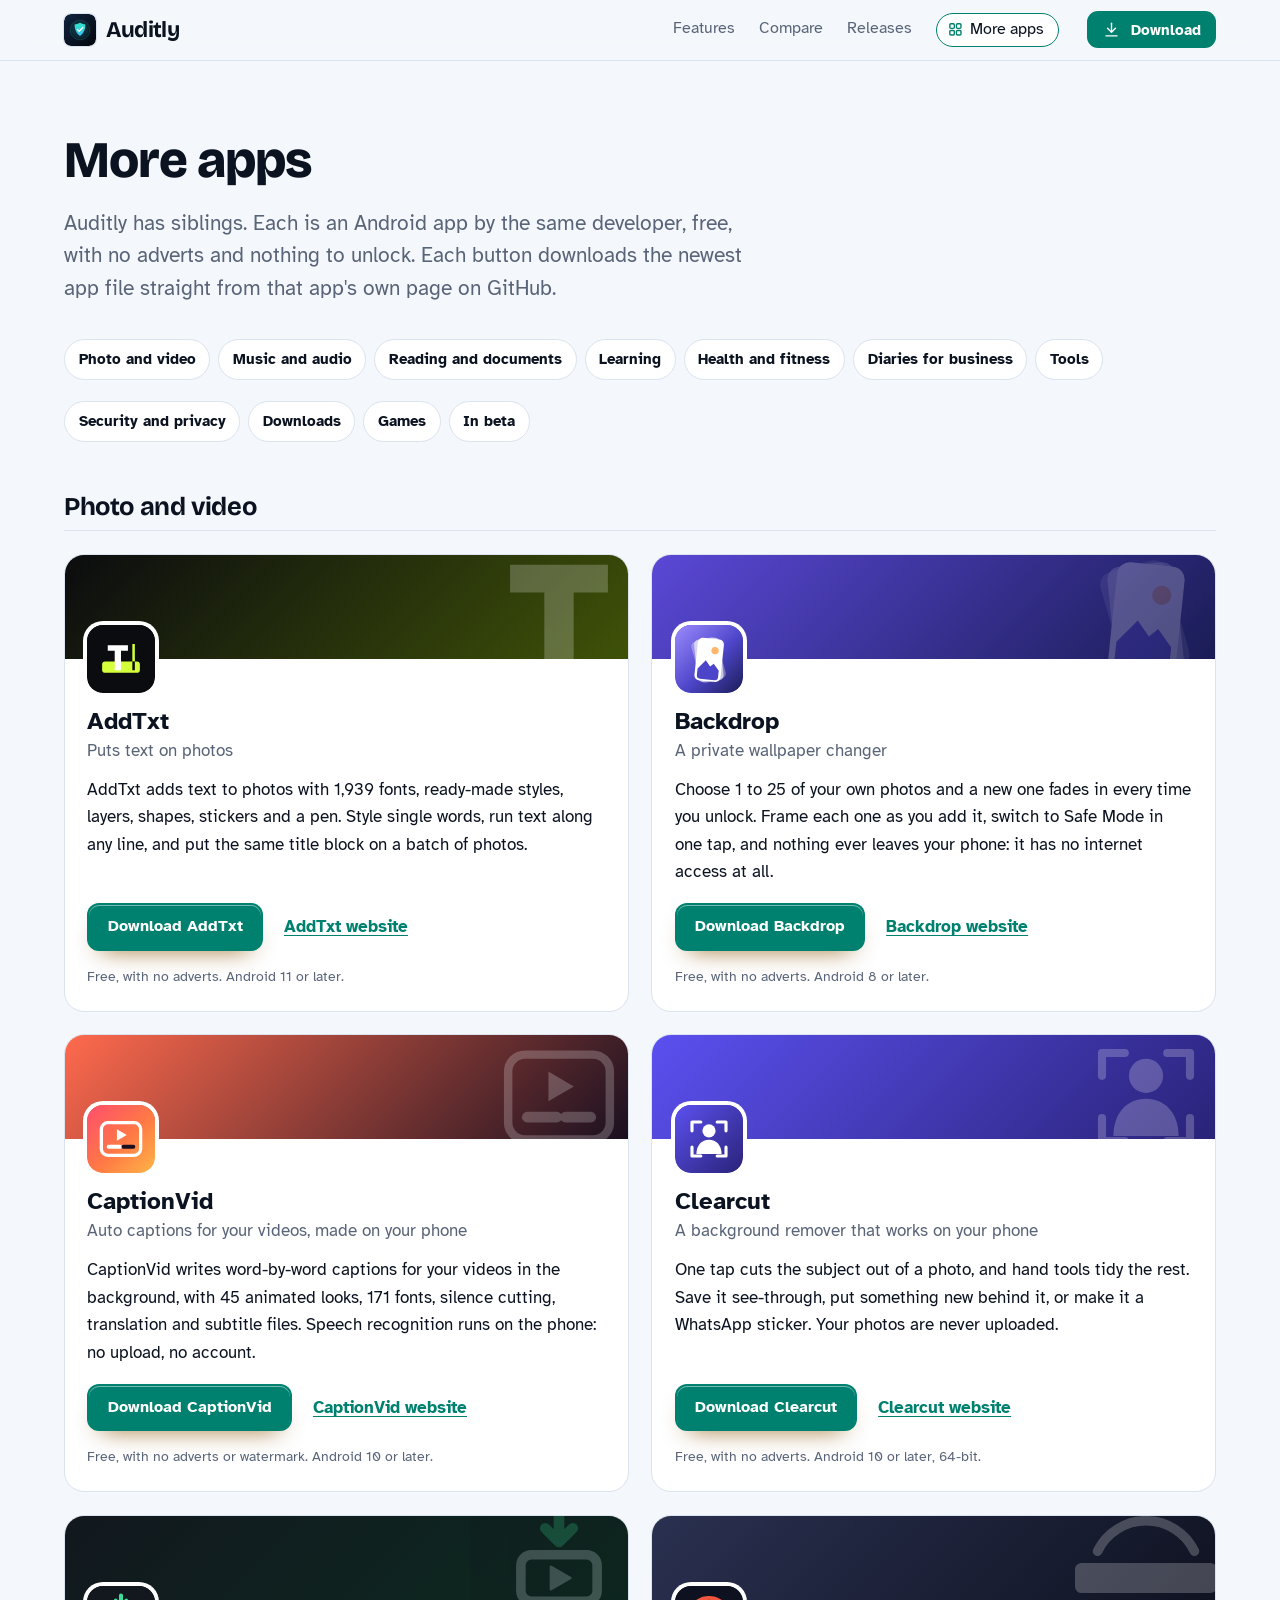
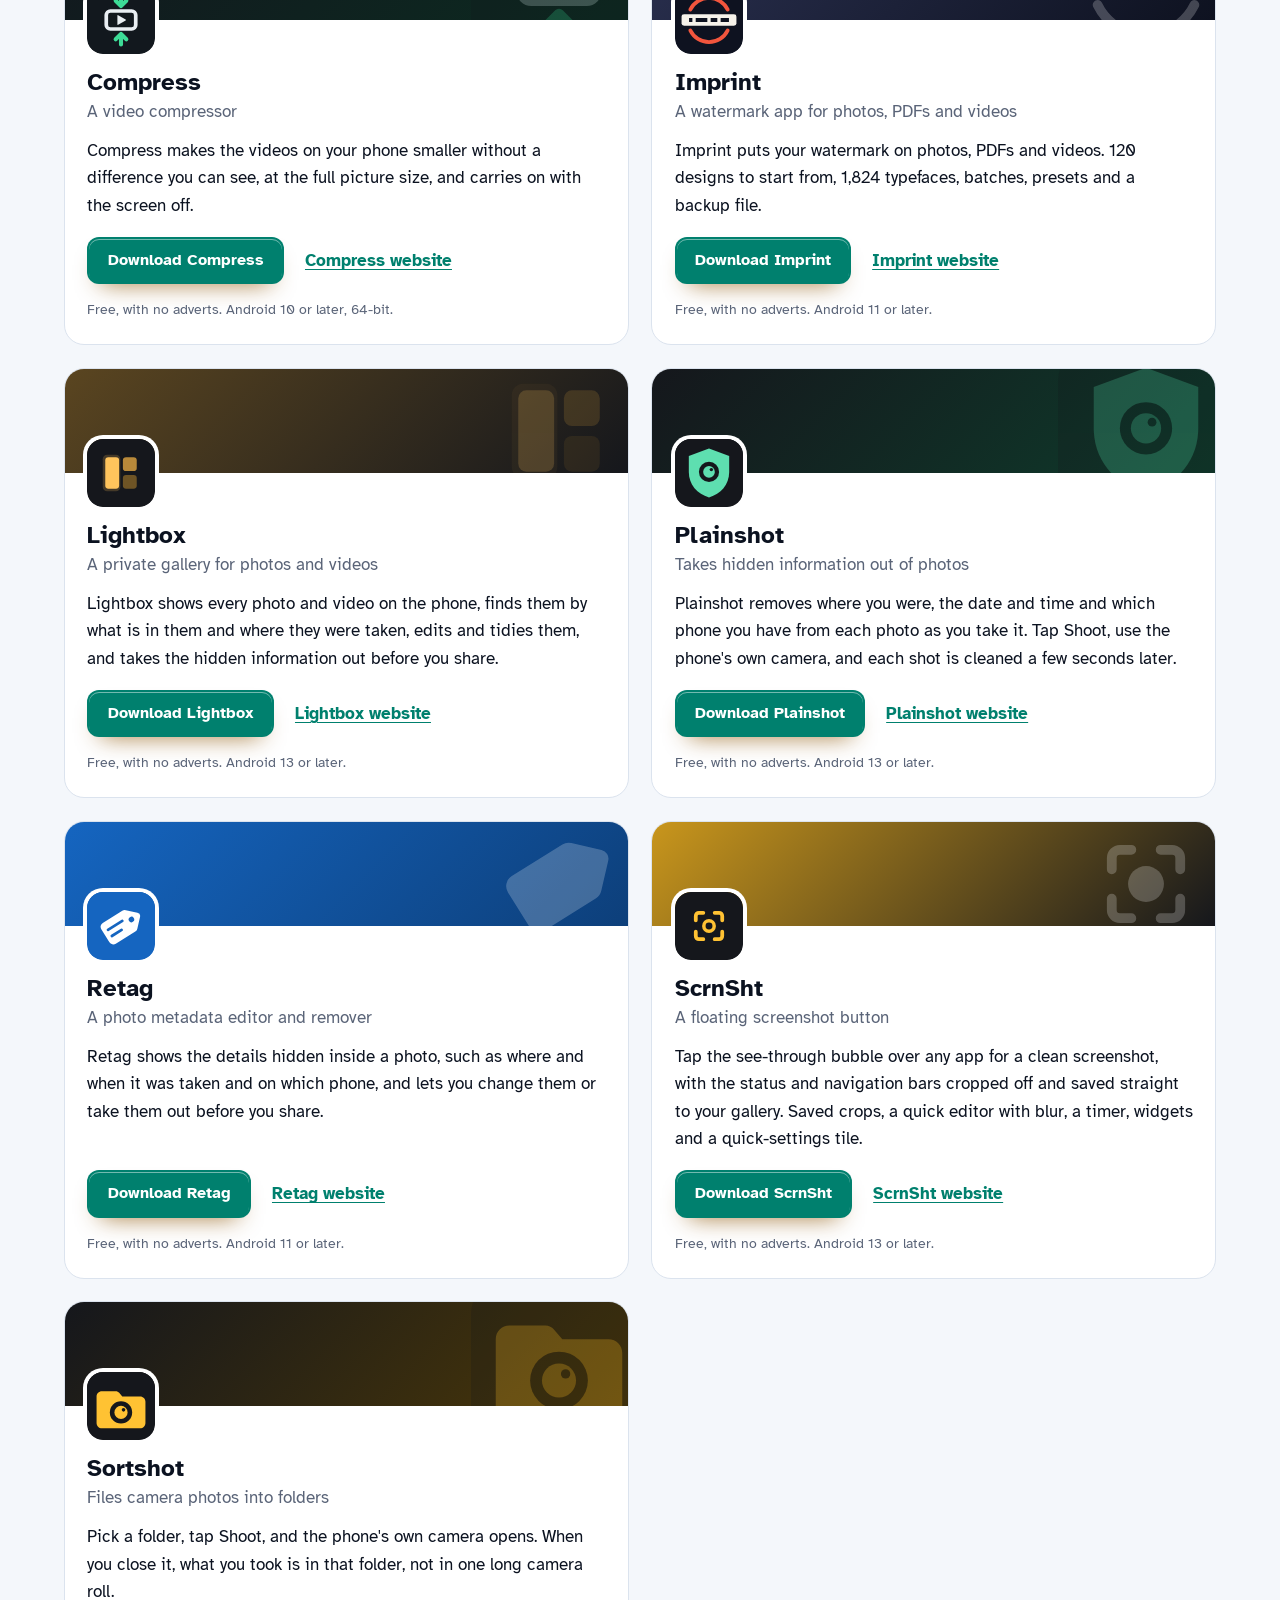
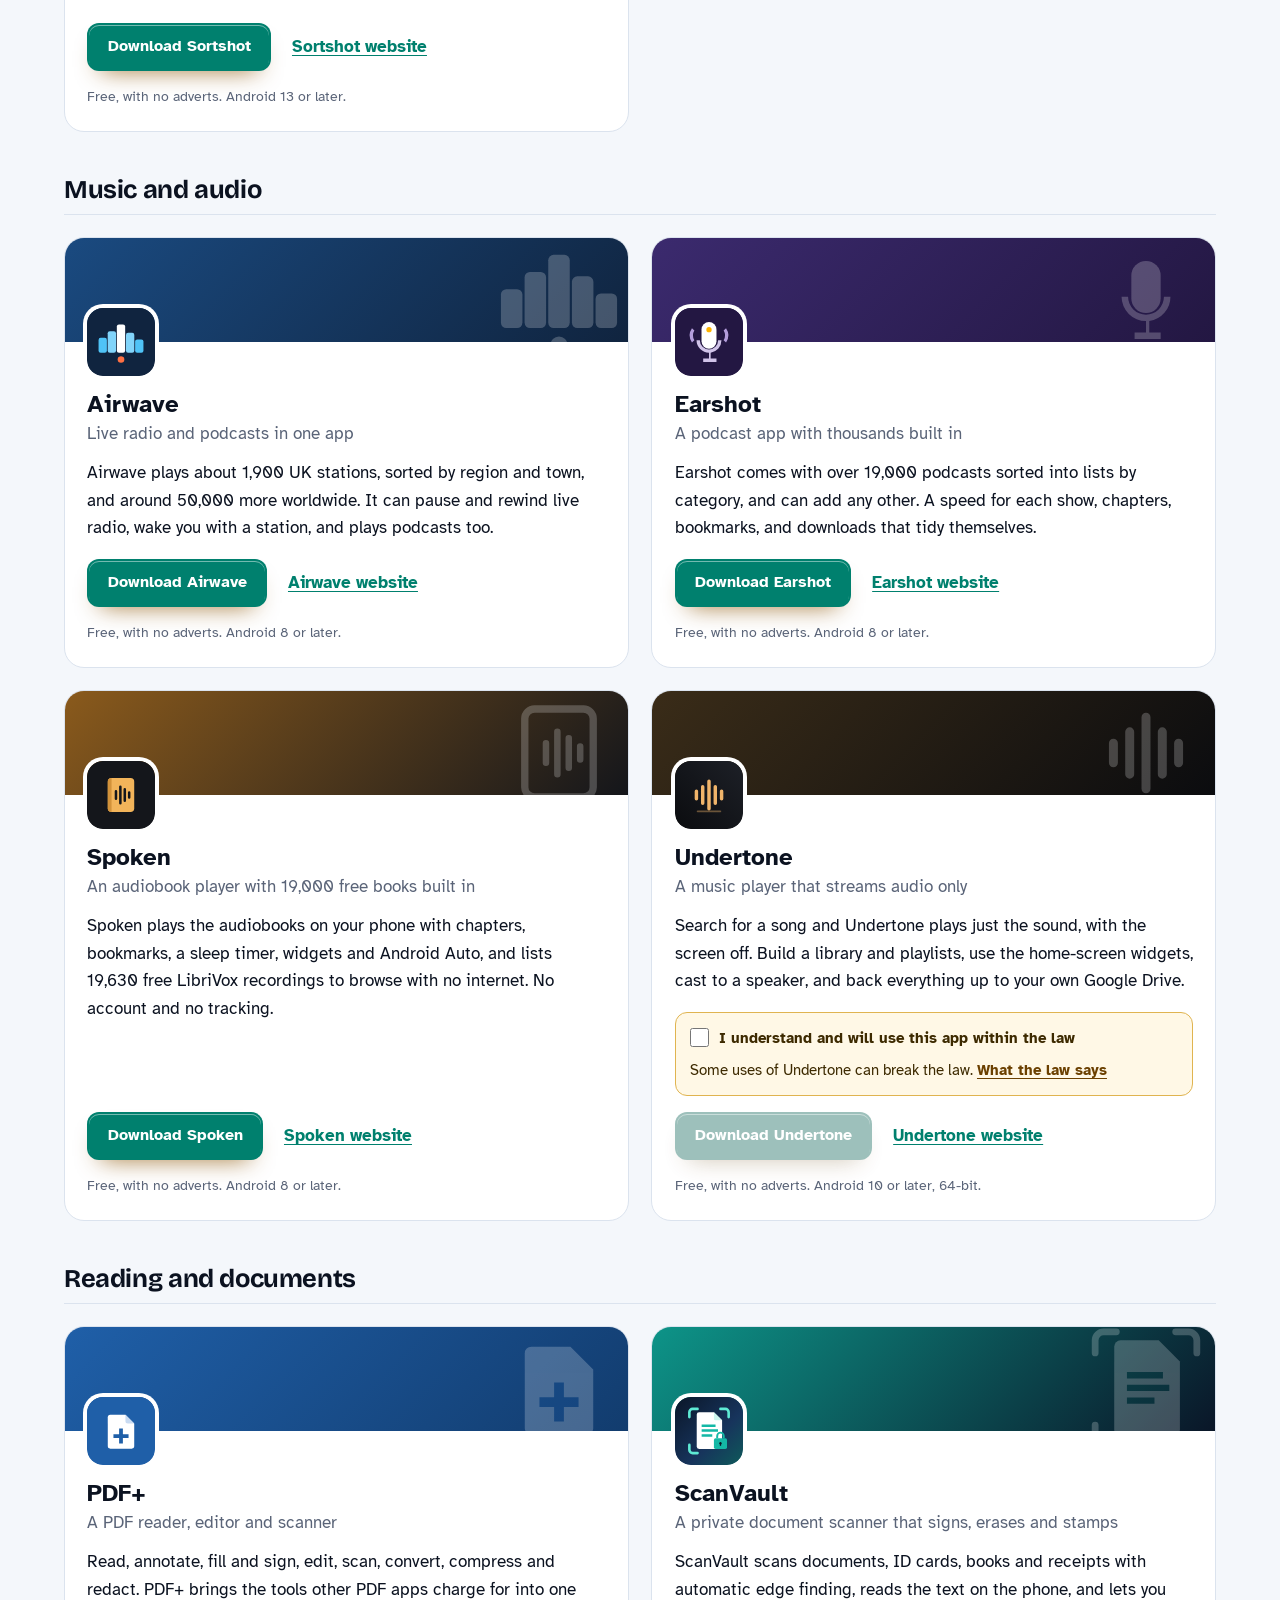
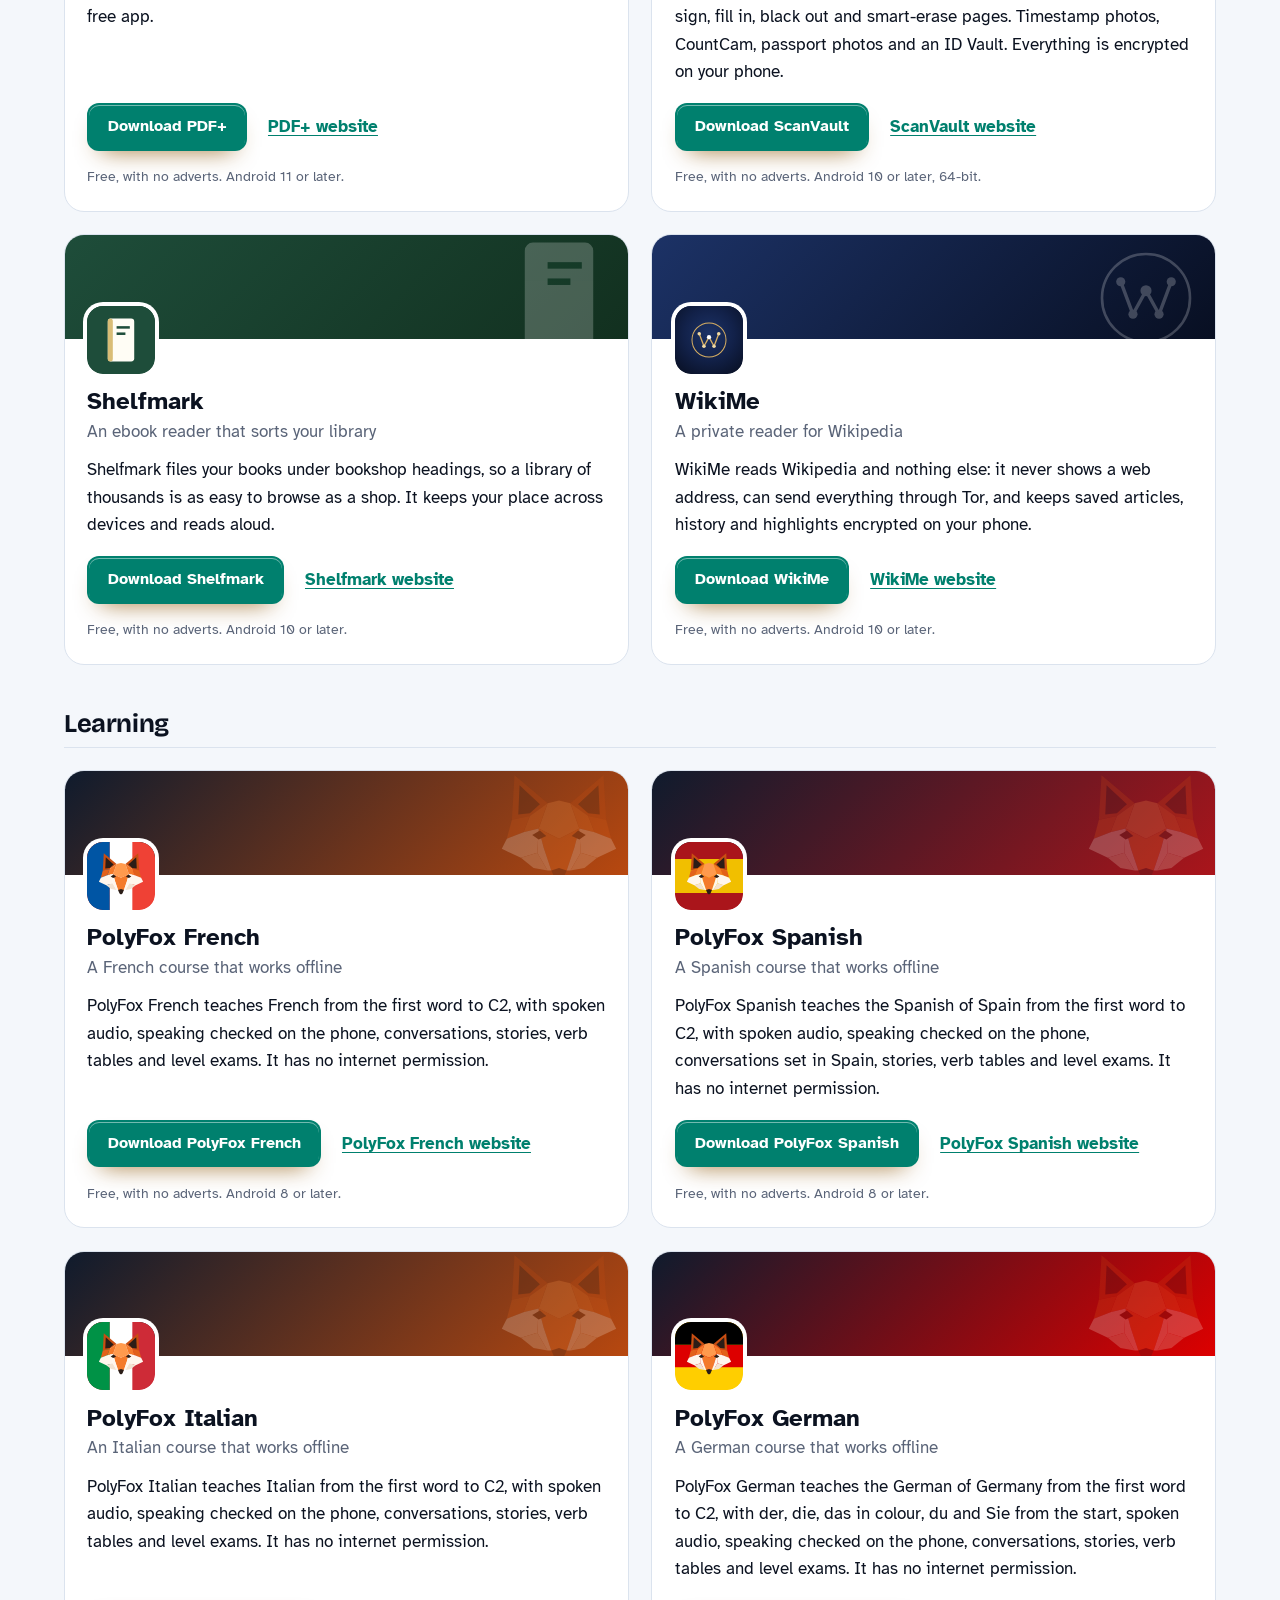
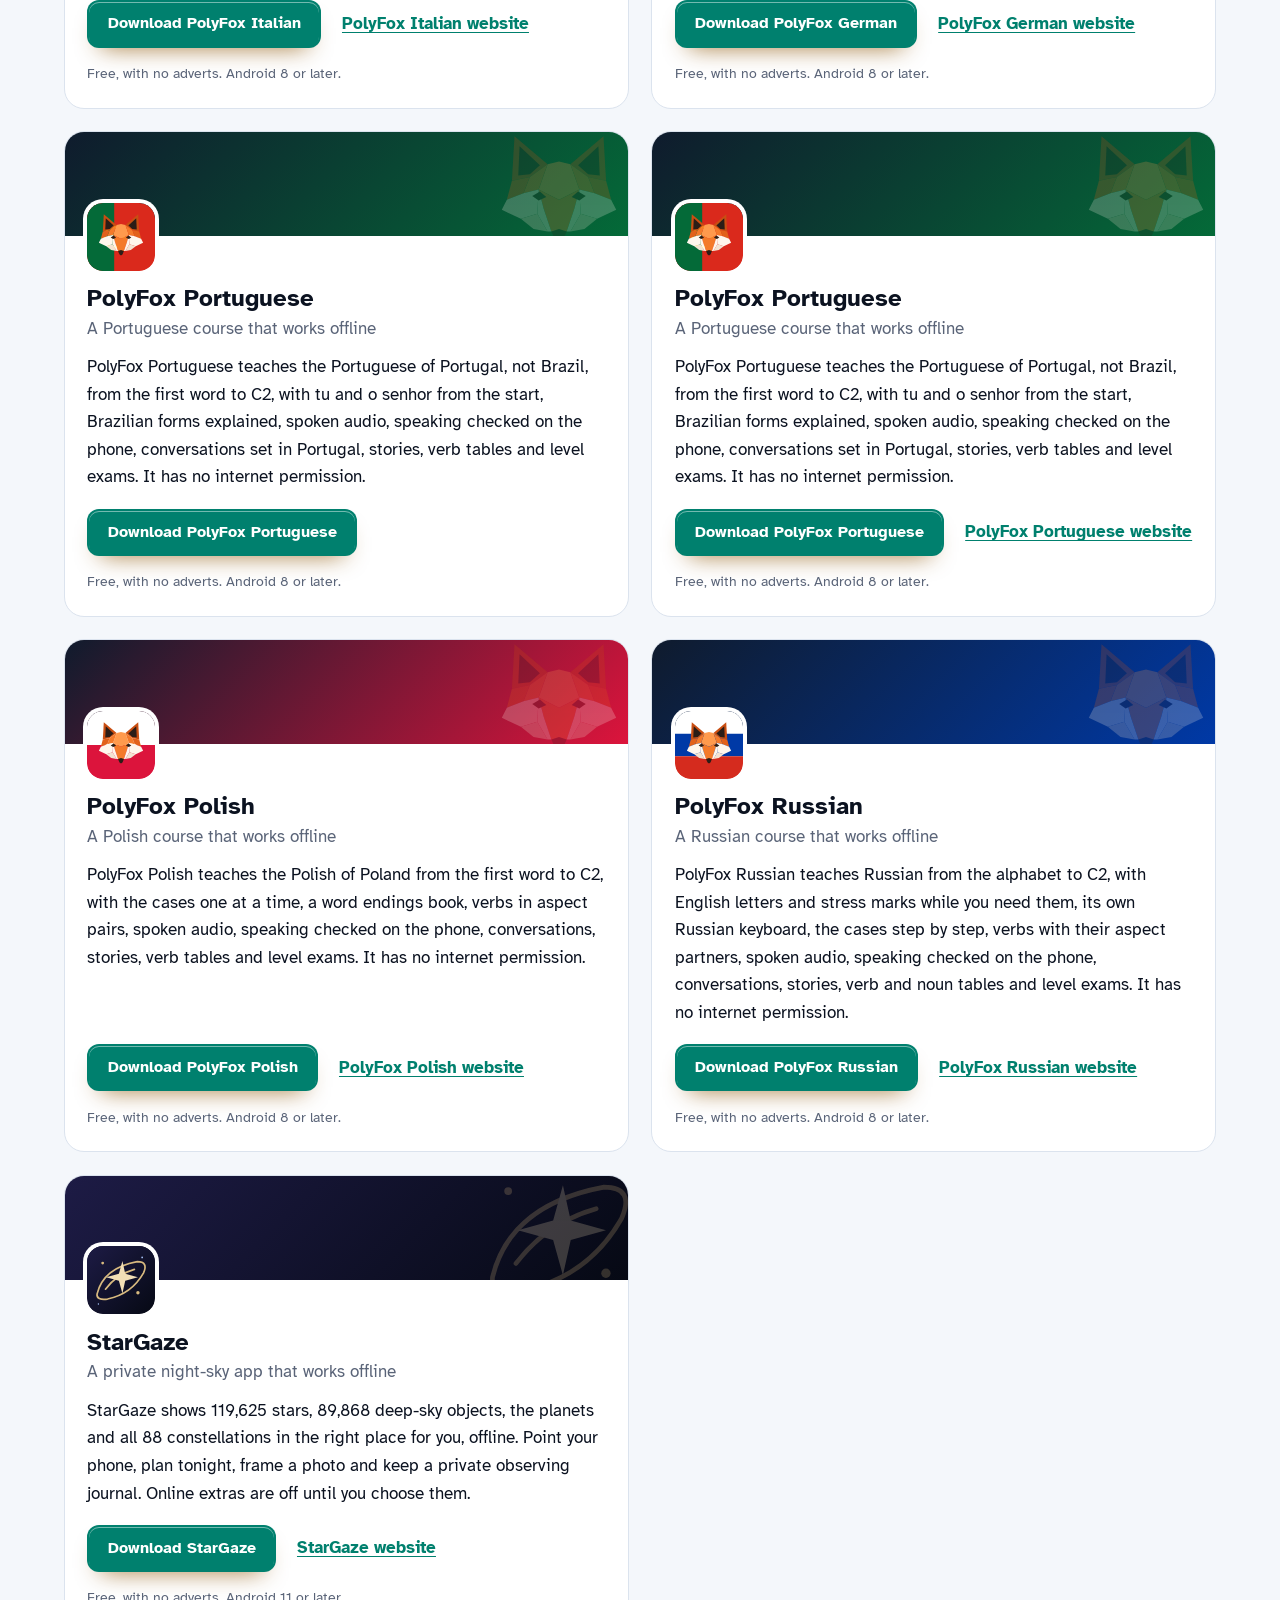
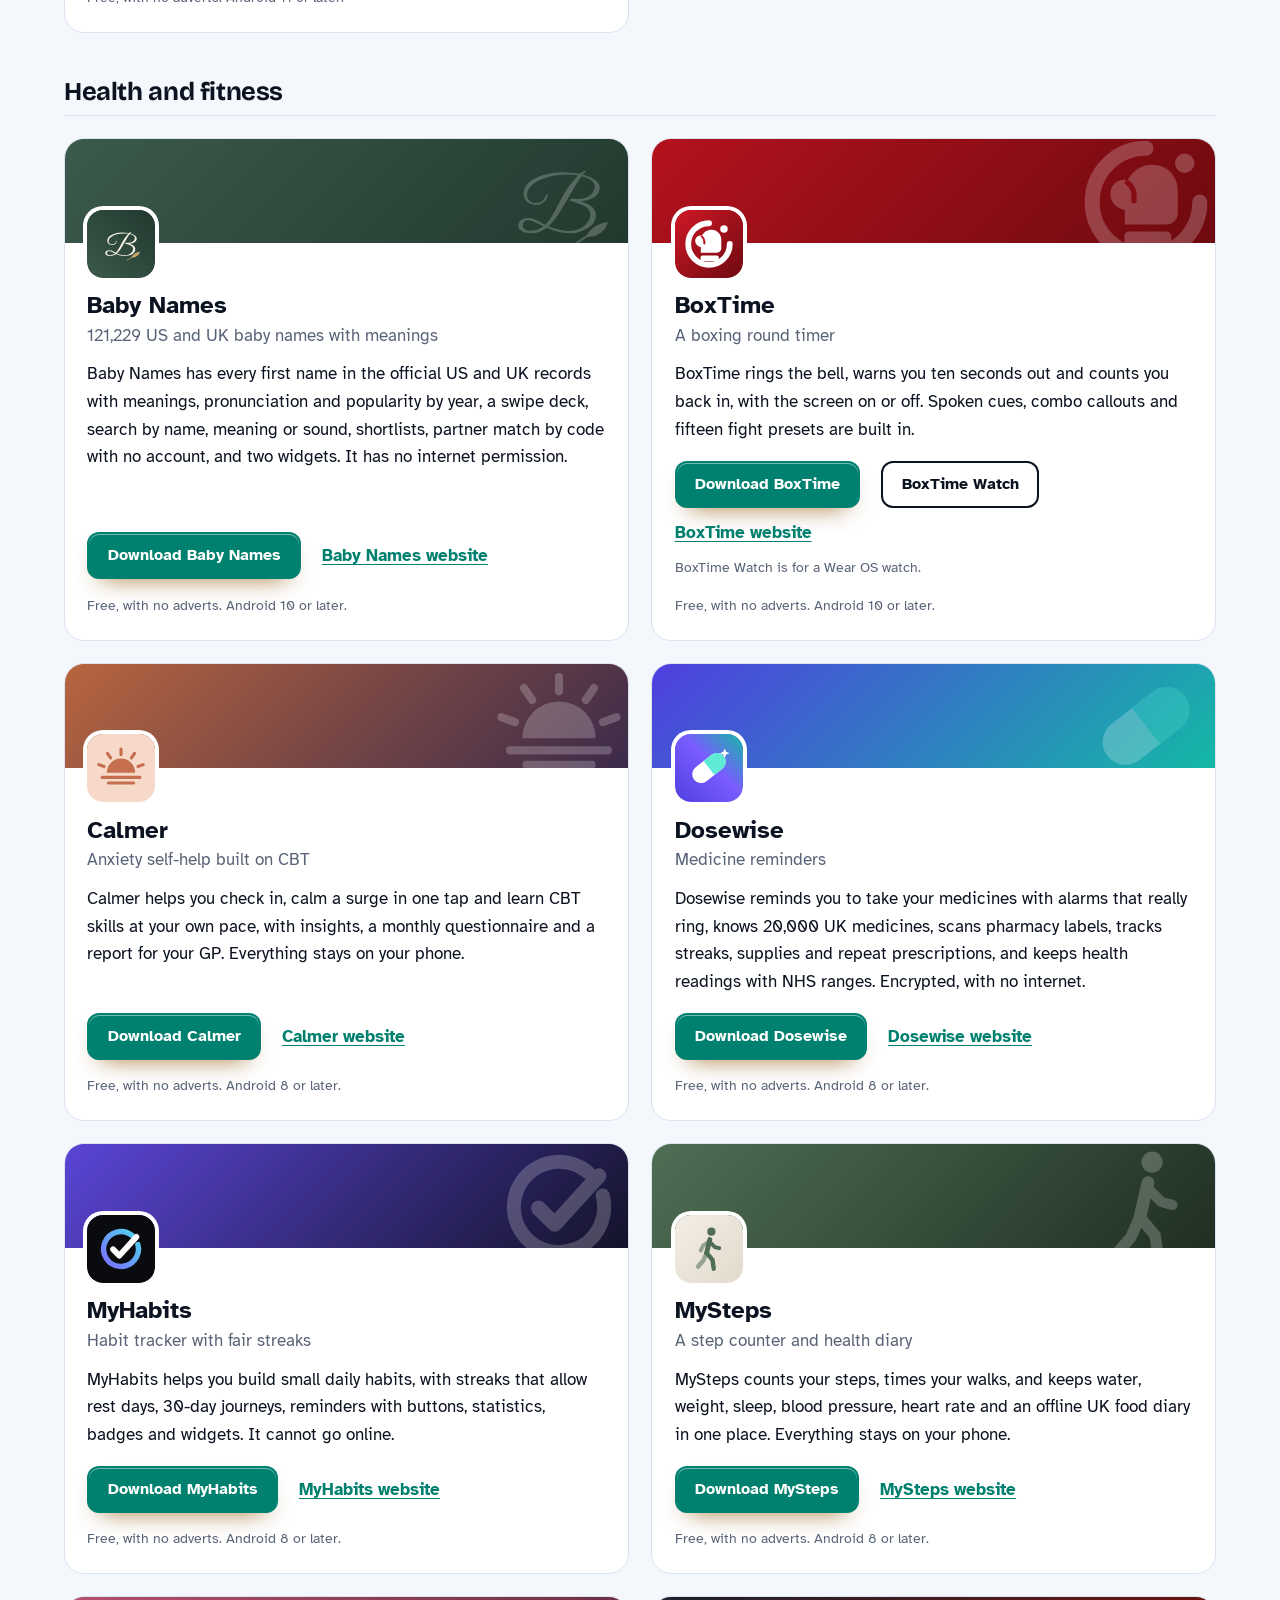
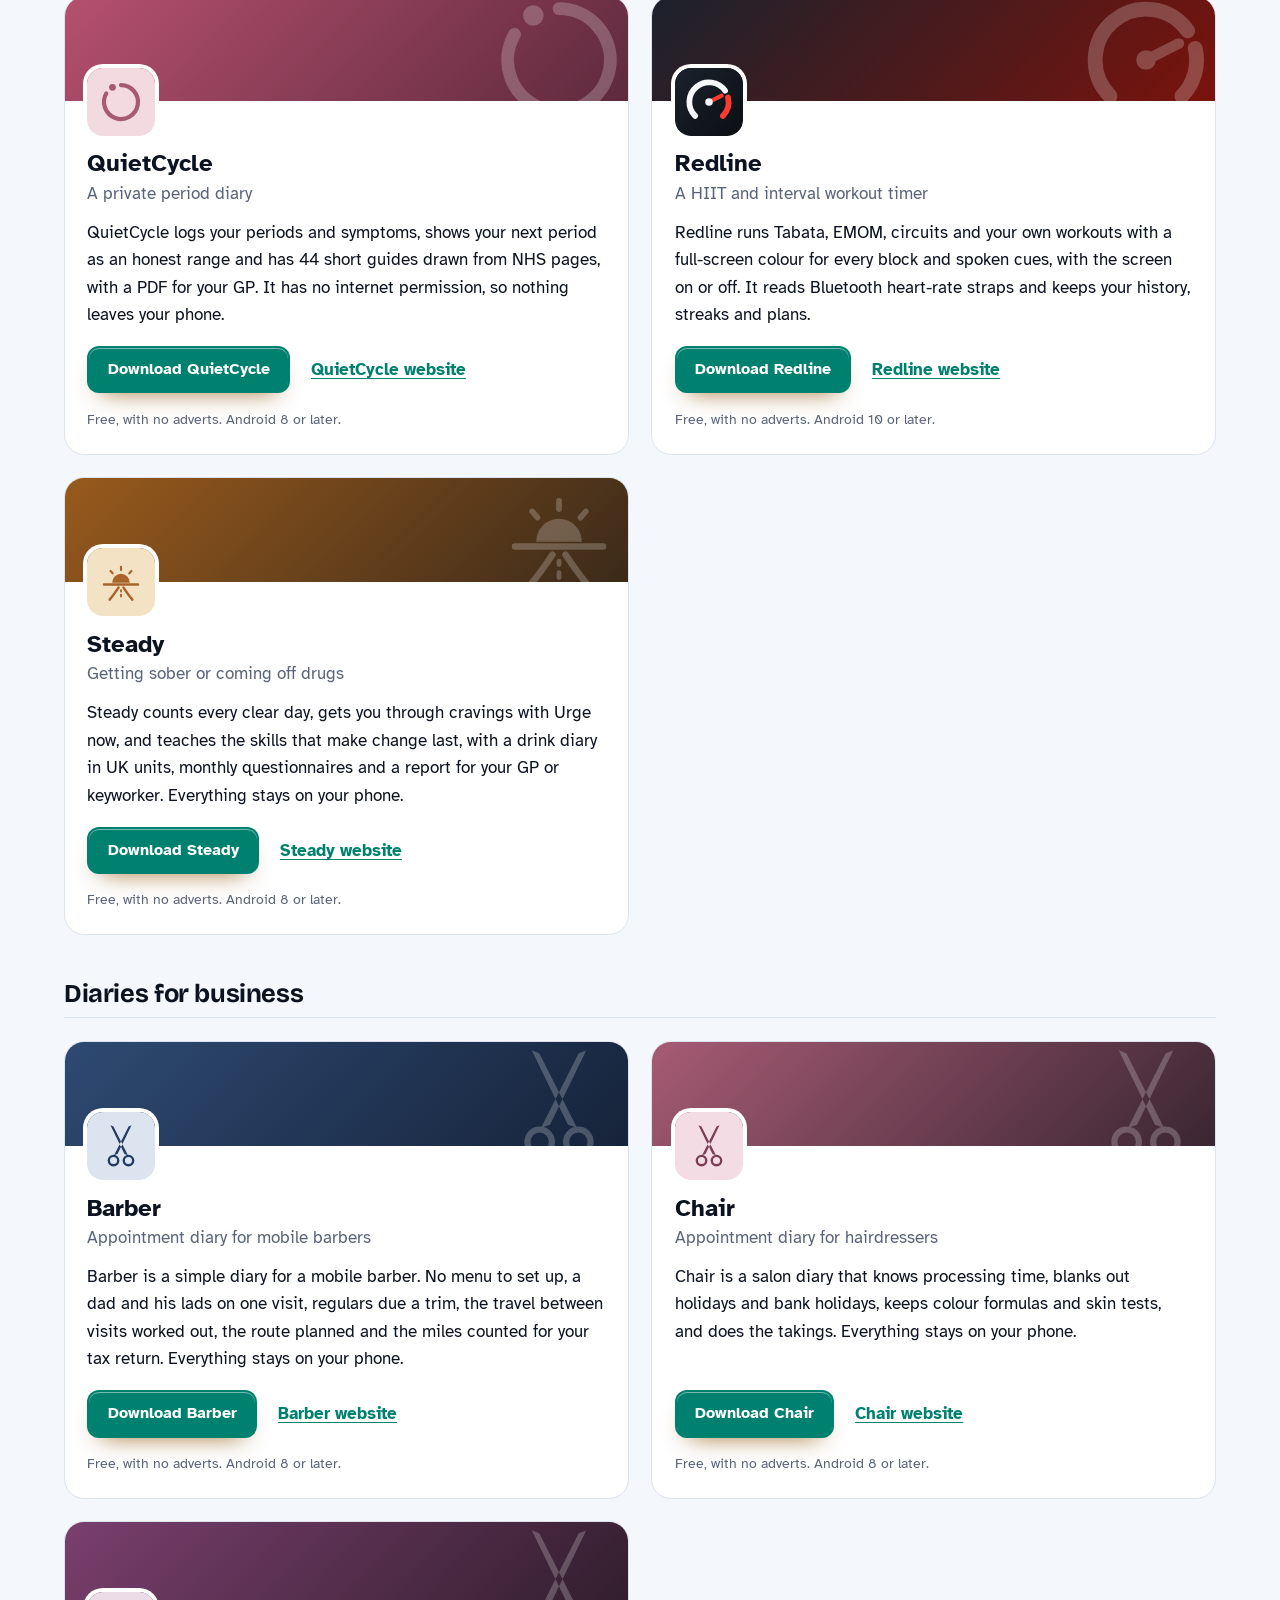
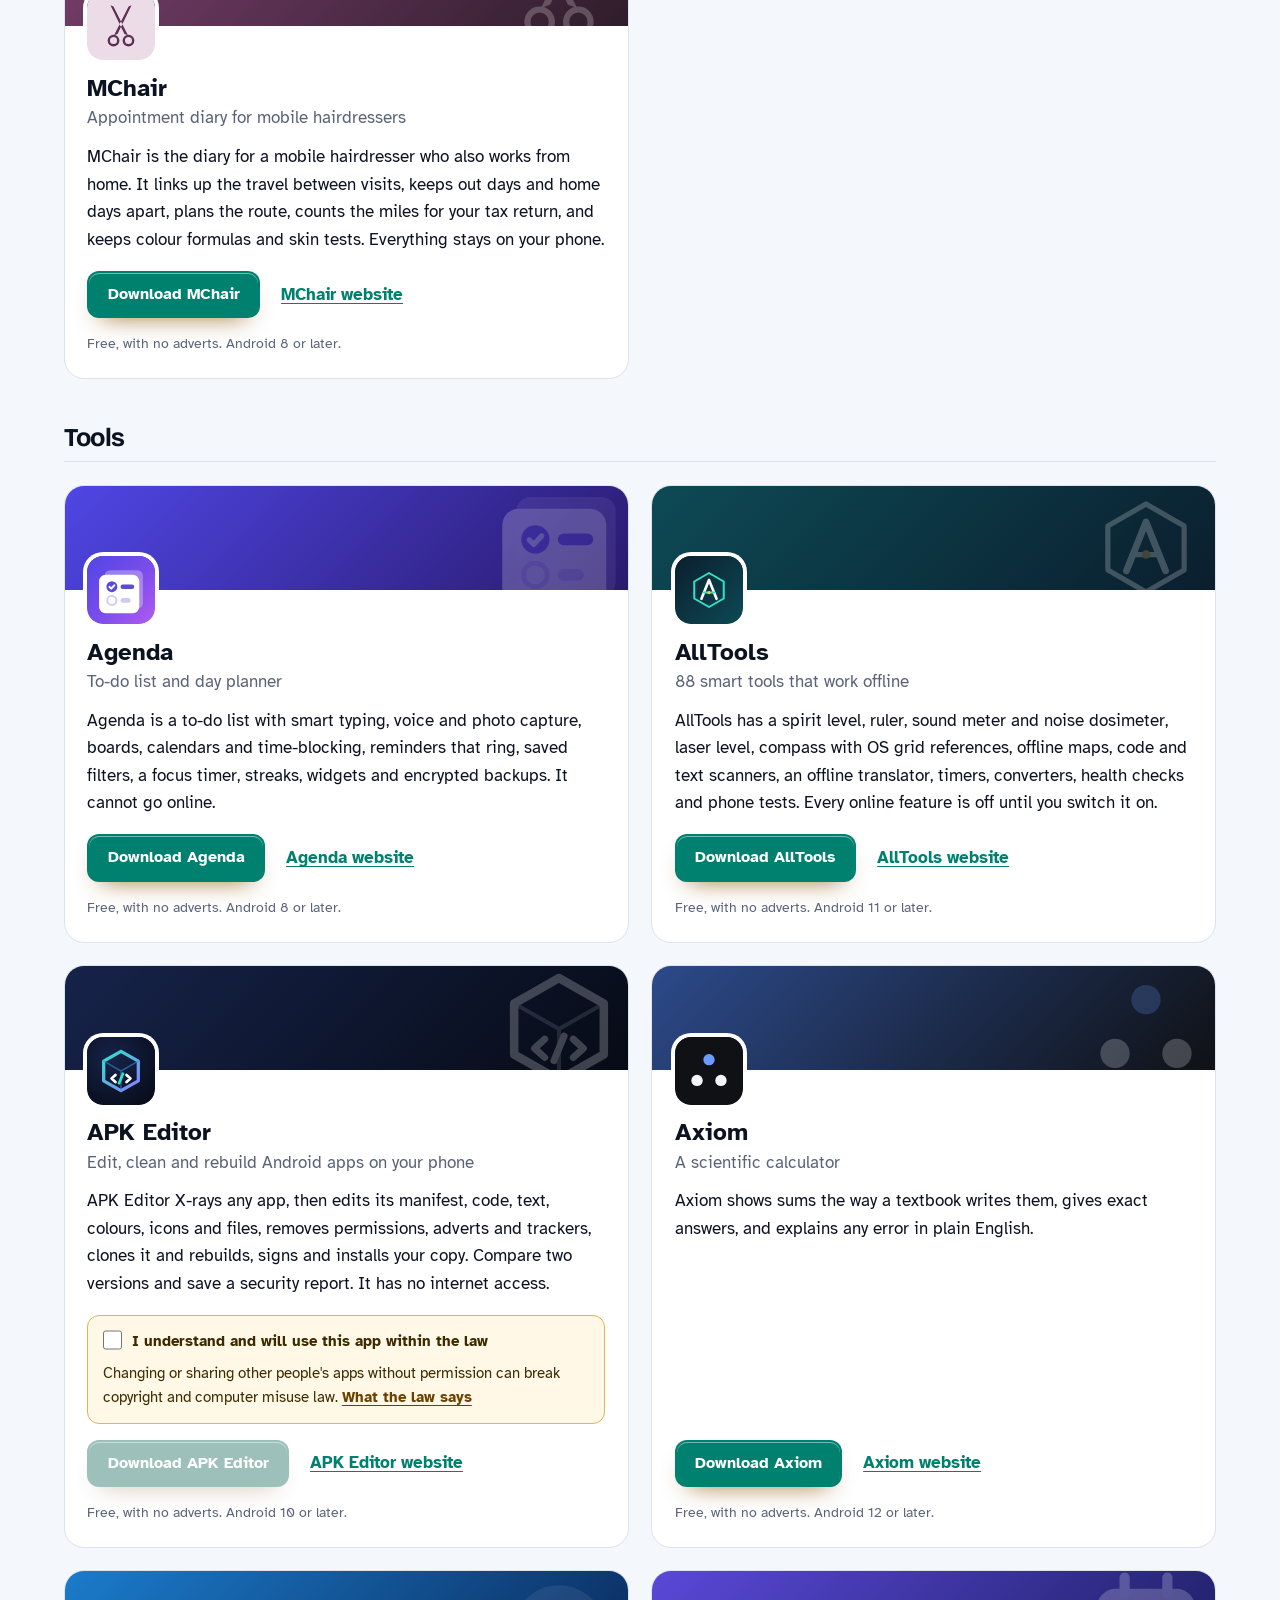
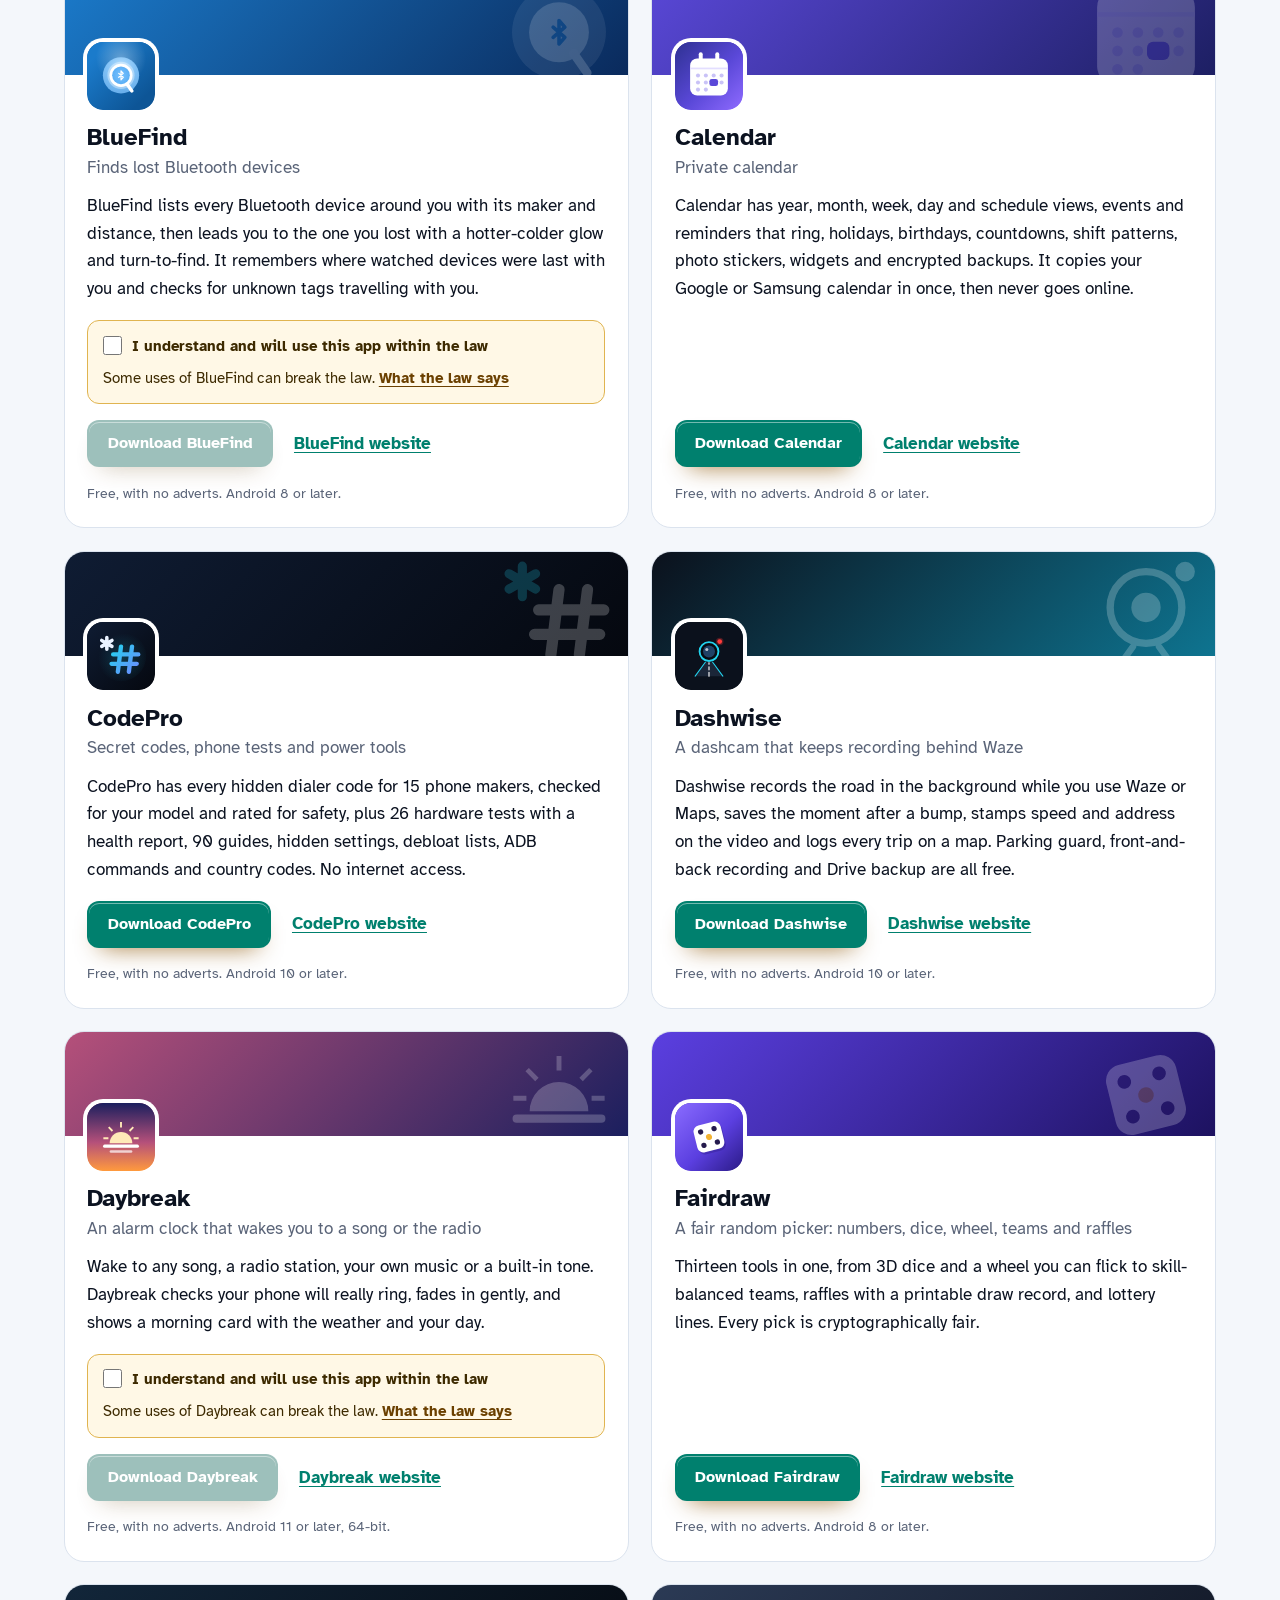
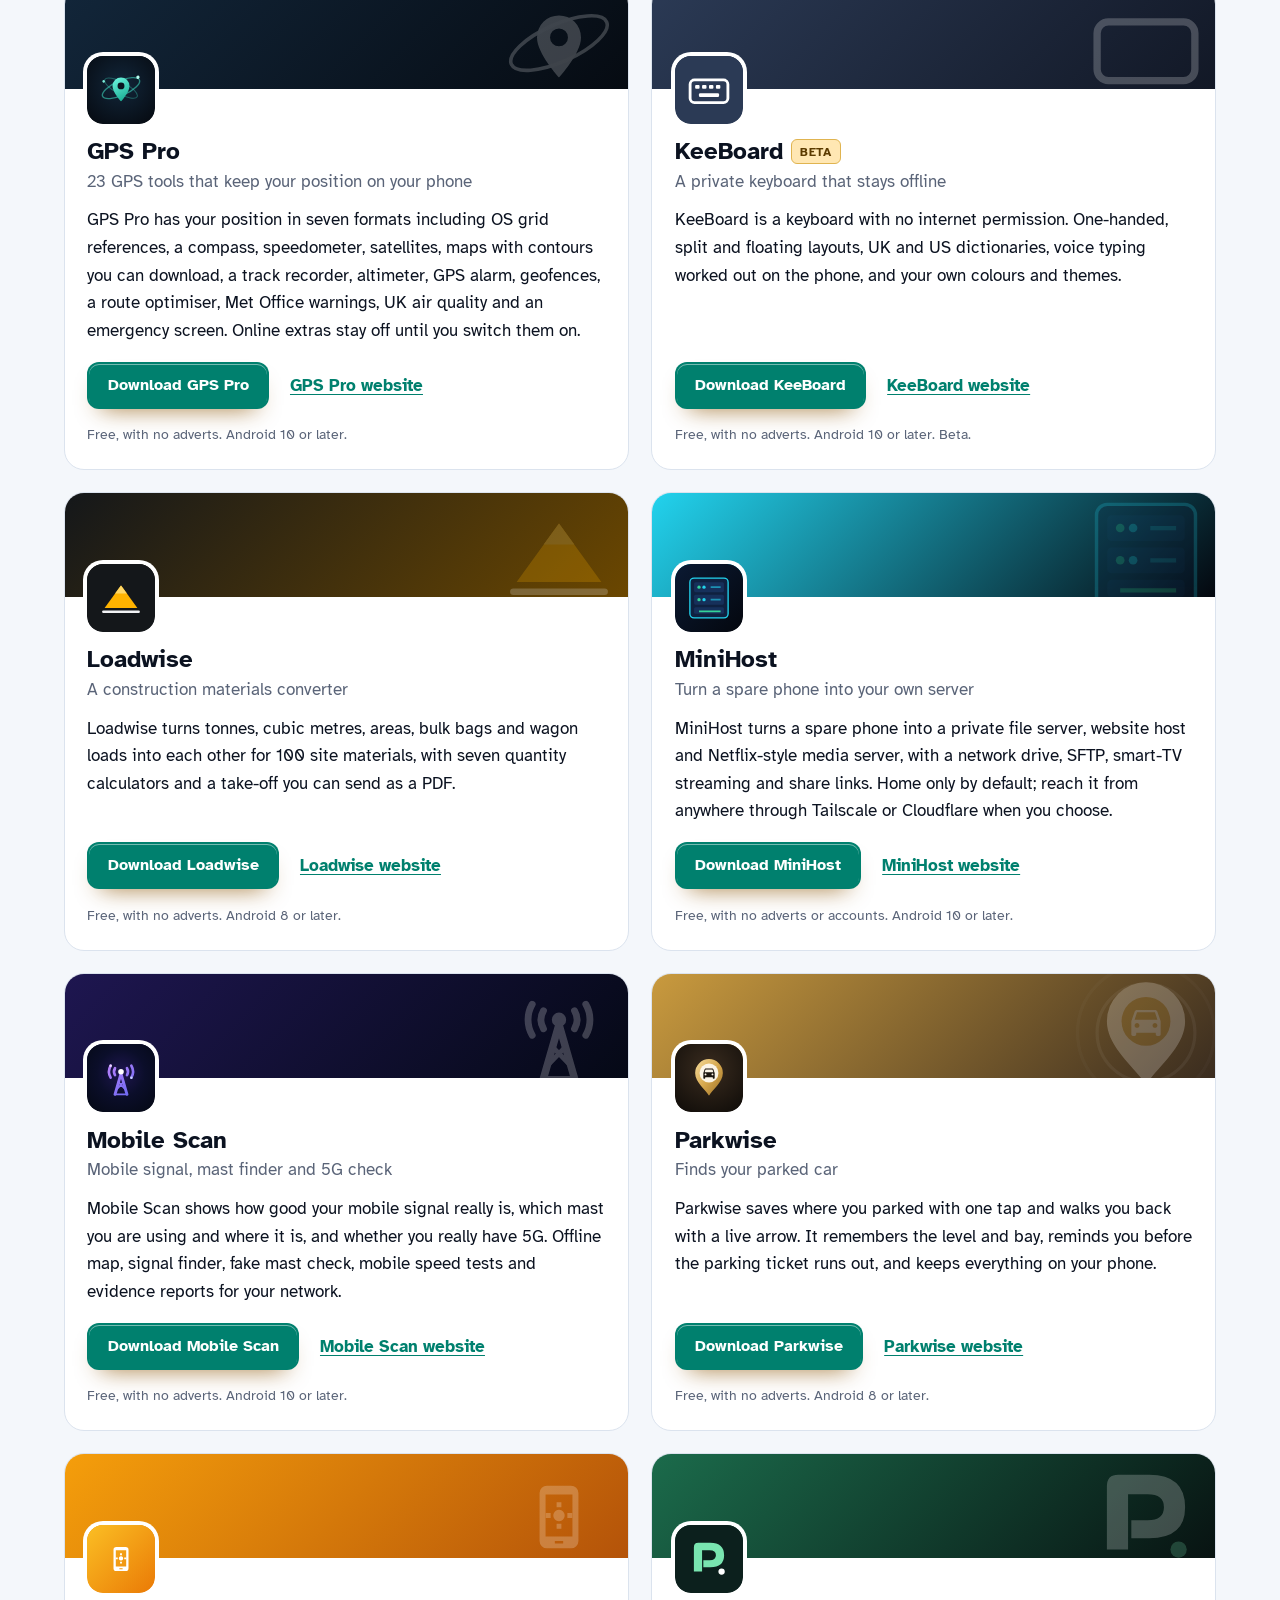
==== commit 14feb5e3: "More apps: add Baby Names" ====
--- a/more-apps.html
+++ b/more-apps.html
@@ -4,7 +4,7 @@
 <meta charset="utf-8">
 <meta name="viewport" content="width=device-width, initial-scale=1">
 <title>More free Android apps from the maker of Auditly</title>
-<meta name="description" content="All 96 free Android apps from the maker of Auditly, in one list by category, each with its download and a link to its website.">
+<meta name="description" content="All 97 free Android apps from the maker of Auditly, in one list by category, each with its download and a link to its website.">
 <meta name="author" content="Jonathan Jackson">
 <link rel="canonical" href="https://customgpter.github.io/auditly/more-apps.html">
 <meta name="theme-color" content="#f4f7fb" media="(prefers-color-scheme: light)">
@@ -12,7 +12,7 @@
 <meta property="og:type" content="website">
 <meta property="og:site_name" content="Auditly">
 <meta property="og:title" content="More free Android apps from the maker of Auditly">
-<meta property="og:description" content="All 96 free Android apps from the maker of Auditly, in one list by category, each with its download and a link to its website.">
+<meta property="og:description" content="All 97 free Android apps from the maker of Auditly, in one list by category, each with its download and a link to its website.">
 <meta property="og:url" content="https://customgpter.github.io/auditly/more-apps.html">
 <meta property="og:image" content="https://customgpter.github.io/auditly/assets/og.png">
 <meta property="og:image:width" content="1200">
@@ -26,7 +26,7 @@
 <link rel="preload" href="./assets/fonts/atkinson-hyperlegible-latin-400-normal.woff2" as="font" type="font/woff2" crossorigin>
 <link rel="stylesheet" href="./assets/site.css?v=1">
 <link rel="stylesheet" href="./assets/house.css?v=1">
-<script type="application/ld+json">{"@context":"https://schema.org","@type":"ItemList","name":"Apps from the maker of Auditly","url":"https://customgpter.github.io/auditly/more-apps.html","itemListElement":[{"@type":"ListItem","position":1,"name":"AddTxt","url":"https://customgpter.github.io/addtxt/"},{"@type":"ListItem","position":2,"name":"Backdrop","url":"https://customgpter.github.io/backdrop/"},{"@type":"ListItem","position":3,"name":"CaptionVid","url":"https://customgpter.github.io/captionvid/"},{"@type":"ListItem","position":4,"name":"Clearcut","url":"https://customgpter.github.io/clearcut/"},{"@type":"ListItem","position":5,"name":"Compress","url":"https://customgpter.github.io/compress/"},{"@type":"ListItem","position":6,"name":"Imprint","url":"https://customgpter.github.io/imprint/"},{"@type":"ListItem","position":7,"name":"Lightbox","url":"https://customgpter.github.io/lightbox/"},{"@type":"ListItem","position":8,"name":"Plainshot","url":"https://customgpter.github.io/plainshot/"},{"@type":"ListItem","position":9,"name":"Retag","url":"https://customgpter.github.io/retag/"},{"@type":"ListItem","position":10,"name":"ScrnSht","url":"https://customgpter.github.io/scrnsht/"},{"@type":"ListItem","position":11,"name":"Sortshot","url":"https://customgpter.github.io/sortshot/"},{"@type":"ListItem","position":12,"name":"Airwave","url":"https://customgpter.github.io/airwave/"},{"@type":"ListItem","position":13,"name":"Earshot","url":"https://customgpter.github.io/earshot/"},{"@type":"ListItem","position":14,"name":"Spoken","url":"https://customgpter.github.io/spoken/"},{"@type":"ListItem","position":15,"name":"Undertone","url":"https://customgpter.github.io/undertone/"},{"@type":"ListItem","position":16,"name":"PDF+","url":"https://customgpter.github.io/pdfplus/"},{"@type":"ListItem","position":17,"name":"ScanVault","url":"https://customgpter.github.io/scanvault/"},{"@type":"ListItem","position":18,"name":"Shelfmark","url":"https://customgpter.github.io/shelfmark/"},{"@type":"ListItem","position":19,"name":"WikiMe","url":"https://customgpter.github.io/wikime/"},{"@type":"ListItem","position":20,"name":"PolyFox French","url":"https://customgpter.github.io/polyfox/"},{"@type":"ListItem","position":21,"name":"PolyFox German","url":"https://customgpter.github.io/polyfox-german/"},{"@type":"ListItem","position":22,"name":"PolyFox Portuguese","url":"https://customgpter.github.io/polyfox-portuguese/"},{"@type":"ListItem","position":23,"name":"PolyFox Polish","url":"https://customgpter.github.io/polyfox-polish/"},{"@type":"ListItem","position":24,"name":"PolyFox Russian","url":"https://customgpter.github.io/polyfox-russian/"},{"@type":"ListItem","position":25,"name":"StarGaze","url":"https://customgpter.github.io/stargaze/"},{"@type":"ListItem","position":26,"name":"BoxTime","url":"https://customgpter.github.io/boxtime/"},{"@type":"ListItem","position":27,"name":"Calmer","url":"https://customgpter.github.io/calmer/"},{"@type":"ListItem","position":28,"name":"Dosewise","url":"https://customgpter.github.io/dosewise/"},{"@type":"ListItem","position":29,"name":"MyHabits","url":"https://customgpter.github.io/myhabits/"},{"@type":"ListItem","position":30,"name":"MySteps","url":"https://customgpter.github.io/mysteps/"},{"@type":"ListItem","position":31,"name":"QuietCycle","url":"https://customgpter.github.io/quietcycle/"},{"@type":"ListItem","position":32,"name":"Redline","url":"https://customgpter.github.io/redline/"},{"@type":"ListItem","position":33,"name":"Steady","url":"https://customgpter.github.io/steady/"},{"@type":"ListItem","position":34,"name":"Barber","url":"https://customgpter.github.io/barber/"},{"@type":"ListItem","position":35,"name":"Chair","url":"https://customgpter.github.io/chair/"},{"@type":"ListItem","position":36,"name":"MChair","url":"https://customgpter.github.io/mchair/"},{"@type":"ListItem","position":37,"name":"Agenda","url":"https://customgpter.github.io/agenda/"},{"@type":"ListItem","position":38,"name":"AllTools","url":"https://customgpter.github.io/alltools/"},{"@type":"ListItem","position":39,"name":"APK Editor","url":"https://customgpter.github.io/apkeditor/"},{"@type":"ListItem","position":40,"name":"Axiom","url":"https://customgpter.github.io/axiom/"},{"@type":"ListItem","position":41,"name":"BlueFind","url":"https://customgpter.github.io/bluefind/"},{"@type":"ListItem","position":42,"name":"Calendar","url":"https://customgpter.github.io/calendar/"},{"@type":"ListItem","position":43,"name":"CodePro","url":"https://customgpter.github.io/codepro/"},{"@type":"ListItem","position":44,"name":"Dashwise","url":"https://customgpter.github.io/dashwise/"},{"@type":"ListItem","position":45,"name":"Daybreak","url":"https://customgpter.github.io/daybreak/"},{"@type":"ListItem","position":46,"name":"Fairdraw","url":"https://customgpter.github.io/fairdraw/"},{"@type":"ListItem","position":47,"name":"GPS Pro","url":"https://customgpter.github.io/gpspro/"},{"@type":"ListItem","position":48,"name":"KeeBoard","url":"https://customgpter.github.io/keeboard/"},{"@type":"ListItem","position":49,"name":"Loadwise","url":"https://customgpter.github.io/loadwise/"},{"@type":"ListItem","position":50,"name":"MiniHost","url":"https://customgpter.github.io/minihost/"},{"@type":"ListItem","position":51,"name":"Mobile Scan","url":"https://customgpter.github.io/mobilescan/"},{"@type":"ListItem","position":52,"name":"Parkwise","url":"https://customgpter.github.io/parkwise/"},{"@type":"ListItem","position":53,"name":"Pocketmind","url":"https://customgpter.github.io/pocketmind/"},{"@type":"ListItem","position":54,"name":"Refine","url":"https://customgpter.github.io/refine/"},{"@type":"ListItem","position":55,"name":"Shiftwise","url":"https://customgpter.github.io/shiftwise/"},{"@type":"ListItem","position":56,"name":"SimpleCalc","url":"https://customgpter.github.io/simplecalc/"},{"@type":"ListItem","position":57,"name":"Skyline","url":"https://customgpter.github.io/skyline/"},{"@type":"ListItem","position":58,"name":"Slipway","url":"https://customgpter.github.io/slipway/"},{"@type":"ListItem","position":59,"name":"Tagger","url":"https://customgpter.github.io/tagger/"},{"@type":"ListItem","position":60,"name":"TotalClean","url":"https://customgpter.github.io/totalclean/"},{"@type":"ListItem","position":61,"name":"TVLink","url":"https://customgpter.github.io/tvlink/"},{"@type":"ListItem","position":62,"name":"Unbox","url":"https://customgpter.github.io/unbox/"},{"@type":"ListItem","position":63,"name":"WhatsKeep","url":"https://customgpter.github.io/whatskeep/"},{"@type":"ListItem","position":64,"name":"WiFi Scan","url":"https://customgpter.github.io/wifiscan/"},{"@type":"ListItem","position":65,"name":"Auditly","url":"https://customgpter.github.io/auditly/"},{"@type":"ListItem","position":66,"name":"Backchannel","url":"https://customgpter.github.io/backchannel/"},{"@type":"ListItem","position":67,"name":"ENotes","url":"https://customgpter.github.io/enotes/"},{"@type":"ListItem","position":68,"name":"FindMe","url":"https://customgpter.github.io/findme/"},{"@type":"ListItem","position":69,"name":"iLock","url":"https://customgpter.github.io/ilock/"},{"@type":"ListItem","position":70,"name":"ImSafe","url":"https://customgpter.github.io/imsafe/"},{"@type":"ListItem","position":71,"name":"IShred","url":"https://customgpter.github.io/ishred/"},{"@type":"ListItem","position":72,"name":"LockBox","url":"https://customgpter.github.io/lockbox/"},{"@type":"ListItem","position":73,"name":"PassVault","url":"https://customgpter.github.io/passvault/"},{"@type":"ListItem","position":74,"name":"SpyFind","url":"https://customgpter.github.io/spyfind/"},{"@type":"ListItem","position":75,"name":"TextWipe","url":"https://customgpter.github.io/textwipe/"},{"@type":"ListItem","position":76,"name":"Tracewire","url":"https://customgpter.github.io/tracewire/"},{"@type":"ListItem","position":77,"name":"Vigil","url":"https://customgpter.github.io/vigil/"},{"@type":"ListItem","position":78,"name":"Grab","url":"https://customgpter.github.io/grab/"},{"@type":"ListItem","position":79,"name":"Swarm","url":"https://customgpter.github.io/swarm/"},{"@type":"ListItem","position":80,"name":"Plane Games","url":"https://customgpter.github.io/plane-games/"},{"@type":"ListItem","position":81,"name":"Ninefold","url":"https://customgpter.github.io/ninefold/"},{"@type":"ListItem","position":82,"name":"Cubewise","url":"https://customgpter.github.io/cubewise/"},{"@type":"ListItem","position":83,"name":"Tilewise","url":"https://customgpter.github.io/tilewise/"},{"@type":"ListItem","position":84,"name":"Letterwise","url":"https://customgpter.github.io/letterwise/"},{"@type":"ListItem","position":85,"name":"Kingside","url":"https://customgpter.github.io/kingside/"},{"@type":"ListItem","position":86,"name":"Deckhand","url":"https://customgpter.github.io/deckhand/"},{"@type":"ListItem","position":87,"name":"SNESForge","url":"https://customgpter.github.io/snesforge/"},{"@type":"ListItem","position":88,"name":"Fame Boy","url":"https://customgpter.github.io/fameboy/"},{"@type":"ListItem","position":89,"name":"PSPPro","url":"https://customgpter.github.io/psppro/"},{"@type":"ListItem","position":90,"name":"MegaGen","url":"https://customgpter.github.io/megagen/"},{"@type":"ListItem","position":91,"name":"QVR","url":"https://customgpter.github.io/qvr/"},{"@type":"ListItem","position":92,"name":"QVR Watch","url":"https://customgpter.github.io/qvr-watch/"},{"@type":"ListItem","position":93,"name":"QVRLite","url":"https://customgpter.github.io/qvrlite/"},{"@type":"ListItem","position":94,"name":"Onionz","url":"https://customgpter.github.io/onionz/"},{"@type":"ListItem","position":95,"name":"OnionzWeb","url":"https://customgpter.github.io/onionzweb/"}]}</script>
+<script type="application/ld+json">{"@context":"https://schema.org","@type":"ItemList","name":"Apps from the maker of Auditly","url":"https://customgpter.github.io/auditly/more-apps.html","itemListElement":[{"@type":"ListItem","position":1,"name":"AddTxt","url":"https://customgpter.github.io/addtxt/"},{"@type":"ListItem","position":2,"name":"Backdrop","url":"https://customgpter.github.io/backdrop/"},{"@type":"ListItem","position":3,"name":"CaptionVid","url":"https://customgpter.github.io/captionvid/"},{"@type":"ListItem","position":4,"name":"Clearcut","url":"https://customgpter.github.io/clearcut/"},{"@type":"ListItem","position":5,"name":"Compress","url":"https://customgpter.github.io/compress/"},{"@type":"ListItem","position":6,"name":"Imprint","url":"https://customgpter.github.io/imprint/"},{"@type":"ListItem","position":7,"name":"Lightbox","url":"https://customgpter.github.io/lightbox/"},{"@type":"ListItem","position":8,"name":"Plainshot","url":"https://customgpter.github.io/plainshot/"},{"@type":"ListItem","position":9,"name":"Retag","url":"https://customgpter.github.io/retag/"},{"@type":"ListItem","position":10,"name":"ScrnSht","url":"https://customgpter.github.io/scrnsht/"},{"@type":"ListItem","position":11,"name":"Sortshot","url":"https://customgpter.github.io/sortshot/"},{"@type":"ListItem","position":12,"name":"Airwave","url":"https://customgpter.github.io/airwave/"},{"@type":"ListItem","position":13,"name":"Earshot","url":"https://customgpter.github.io/earshot/"},{"@type":"ListItem","position":14,"name":"Spoken","url":"https://customgpter.github.io/spoken/"},{"@type":"ListItem","position":15,"name":"Undertone","url":"https://customgpter.github.io/undertone/"},{"@type":"ListItem","position":16,"name":"PDF+","url":"https://customgpter.github.io/pdfplus/"},{"@type":"ListItem","position":17,"name":"ScanVault","url":"https://customgpter.github.io/scanvault/"},{"@type":"ListItem","position":18,"name":"Shelfmark","url":"https://customgpter.github.io/shelfmark/"},{"@type":"ListItem","position":19,"name":"WikiMe","url":"https://customgpter.github.io/wikime/"},{"@type":"ListItem","position":20,"name":"PolyFox French","url":"https://customgpter.github.io/polyfox/"},{"@type":"ListItem","position":21,"name":"PolyFox German","url":"https://customgpter.github.io/polyfox-german/"},{"@type":"ListItem","position":22,"name":"PolyFox Portuguese","url":"https://customgpter.github.io/polyfox-portuguese/"},{"@type":"ListItem","position":23,"name":"PolyFox Polish","url":"https://customgpter.github.io/polyfox-polish/"},{"@type":"ListItem","position":24,"name":"PolyFox Russian","url":"https://customgpter.github.io/polyfox-russian/"},{"@type":"ListItem","position":25,"name":"StarGaze","url":"https://customgpter.github.io/stargaze/"},{"@type":"ListItem","position":26,"name":"Baby Names","url":"https://customgpter.github.io/babynames/"},{"@type":"ListItem","position":27,"name":"BoxTime","url":"https://customgpter.github.io/boxtime/"},{"@type":"ListItem","position":28,"name":"Calmer","url":"https://customgpter.github.io/calmer/"},{"@type":"ListItem","position":29,"name":"Dosewise","url":"https://customgpter.github.io/dosewise/"},{"@type":"ListItem","position":30,"name":"MyHabits","url":"https://customgpter.github.io/myhabits/"},{"@type":"ListItem","position":31,"name":"MySteps","url":"https://customgpter.github.io/mysteps/"},{"@type":"ListItem","position":32,"name":"QuietCycle","url":"https://customgpter.github.io/quietcycle/"},{"@type":"ListItem","position":33,"name":"Redline","url":"https://customgpter.github.io/redline/"},{"@type":"ListItem","position":34,"name":"Steady","url":"https://customgpter.github.io/steady/"},{"@type":"ListItem","position":35,"name":"Barber","url":"https://customgpter.github.io/barber/"},{"@type":"ListItem","position":36,"name":"Chair","url":"https://customgpter.github.io/chair/"},{"@type":"ListItem","position":37,"name":"MChair","url":"https://customgpter.github.io/mchair/"},{"@type":"ListItem","position":38,"name":"Agenda","url":"https://customgpter.github.io/agenda/"},{"@type":"ListItem","position":39,"name":"AllTools","url":"https://customgpter.github.io/alltools/"},{"@type":"ListItem","position":40,"name":"APK Editor","url":"https://customgpter.github.io/apkeditor/"},{"@type":"ListItem","position":41,"name":"Axiom","url":"https://customgpter.github.io/axiom/"},{"@type":"ListItem","position":42,"name":"BlueFind","url":"https://customgpter.github.io/bluefind/"},{"@type":"ListItem","position":43,"name":"Calendar","url":"https://customgpter.github.io/calendar/"},{"@type":"ListItem","position":44,"name":"CodePro","url":"https://customgpter.github.io/codepro/"},{"@type":"ListItem","position":45,"name":"Dashwise","url":"https://customgpter.github.io/dashwise/"},{"@type":"ListItem","position":46,"name":"Daybreak","url":"https://customgpter.github.io/daybreak/"},{"@type":"ListItem","position":47,"name":"Fairdraw","url":"https://customgpter.github.io/fairdraw/"},{"@type":"ListItem","position":48,"name":"GPS Pro","url":"https://customgpter.github.io/gpspro/"},{"@type":"ListItem","position":49,"name":"KeeBoard","url":"https://customgpter.github.io/keeboard/"},{"@type":"ListItem","position":50,"name":"Loadwise","url":"https://customgpter.github.io/loadwise/"},{"@type":"ListItem","position":51,"name":"MiniHost","url":"https://customgpter.github.io/minihost/"},{"@type":"ListItem","position":52,"name":"Mobile Scan","url":"https://customgpter.github.io/mobilescan/"},{"@type":"ListItem","position":53,"name":"Parkwise","url":"https://customgpter.github.io/parkwise/"},{"@type":"ListItem","position":54,"name":"Pocketmind","url":"https://customgpter.github.io/pocketmind/"},{"@type":"ListItem","position":55,"name":"Refine","url":"https://customgpter.github.io/refine/"},{"@type":"ListItem","position":56,"name":"Shiftwise","url":"https://customgpter.github.io/shiftwise/"},{"@type":"ListItem","position":57,"name":"SimpleCalc","url":"https://customgpter.github.io/simplecalc/"},{"@type":"ListItem","position":58,"name":"Skyline","url":"https://customgpter.github.io/skyline/"},{"@type":"ListItem","position":59,"name":"Slipway","url":"https://customgpter.github.io/slipway/"},{"@type":"ListItem","position":60,"name":"Tagger","url":"https://customgpter.github.io/tagger/"},{"@type":"ListItem","position":61,"name":"TotalClean","url":"https://customgpter.github.io/totalclean/"},{"@type":"ListItem","position":62,"name":"TVLink","url":"https://customgpter.github.io/tvlink/"},{"@type":"ListItem","position":63,"name":"Unbox","url":"https://customgpter.github.io/unbox/"},{"@type":"ListItem","position":64,"name":"WhatsKeep","url":"https://customgpter.github.io/whatskeep/"},{"@type":"ListItem","position":65,"name":"WiFi Scan","url":"https://customgpter.github.io/wifiscan/"},{"@type":"ListItem","position":66,"name":"Auditly","url":"https://customgpter.github.io/auditly/"},{"@type":"ListItem","position":67,"name":"Backchannel","url":"https://customgpter.github.io/backchannel/"},{"@type":"ListItem","position":68,"name":"ENotes","url":"https://customgpter.github.io/enotes/"},{"@type":"ListItem","position":69,"name":"FindMe","url":"https://customgpter.github.io/findme/"},{"@type":"ListItem","position":70,"name":"iLock","url":"https://customgpter.github.io/ilock/"},{"@type":"ListItem","position":71,"name":"ImSafe","url":"https://customgpter.github.io/imsafe/"},{"@type":"ListItem","position":72,"name":"IShred","url":"https://customgpter.github.io/ishred/"},{"@type":"ListItem","position":73,"name":"LockBox","url":"https://customgpter.github.io/lockbox/"},{"@type":"ListItem","position":74,"name":"PassVault","url":"https://customgpter.github.io/passvault/"},{"@type":"ListItem","position":75,"name":"SpyFind","url":"https://customgpter.github.io/spyfind/"},{"@type":"ListItem","position":76,"name":"TextWipe","url":"https://customgpter.github.io/textwipe/"},{"@type":"ListItem","position":77,"name":"Tracewire","url":"https://customgpter.github.io/tracewire/"},{"@type":"ListItem","position":78,"name":"Vigil","url":"https://customgpter.github.io/vigil/"},{"@type":"ListItem","position":79,"name":"Grab","url":"https://customgpter.github.io/grab/"},{"@type":"ListItem","position":80,"name":"Swarm","url":"https://customgpter.github.io/swarm/"},{"@type":"ListItem","position":81,"name":"Plane Games","url":"https://customgpter.github.io/plane-games/"},{"@type":"ListItem","position":82,"name":"Ninefold","url":"https://customgpter.github.io/ninefold/"},{"@type":"ListItem","position":83,"name":"Cubewise","url":"https://customgpter.github.io/cubewise/"},{"@type":"ListItem","position":84,"name":"Tilewise","url":"https://customgpter.github.io/tilewise/"},{"@type":"ListItem","position":85,"name":"Letterwise","url":"https://customgpter.github.io/letterwise/"},{"@type":"ListItem","position":86,"name":"Kingside","url":"https://customgpter.github.io/kingside/"},{"@type":"ListItem","position":87,"name":"Deckhand","url":"https://customgpter.github.io/deckhand/"},{"@type":"ListItem","position":88,"name":"SNESForge","url":"https://customgpter.github.io/snesforge/"},{"@type":"ListItem","position":89,"name":"Fame Boy","url":"https://customgpter.github.io/fameboy/"},{"@type":"ListItem","position":90,"name":"PSPPro","url":"https://customgpter.github.io/psppro/"},{"@type":"ListItem","position":91,"name":"MegaGen","url":"https://customgpter.github.io/megagen/"},{"@type":"ListItem","position":92,"name":"QVR","url":"https://customgpter.github.io/qvr/"},{"@type":"ListItem","position":93,"name":"QVR Watch","url":"https://customgpter.github.io/qvr-watch/"},{"@type":"ListItem","position":94,"name":"QVRLite","url":"https://customgpter.github.io/qvrlite/"},{"@type":"ListItem","position":95,"name":"Onionz","url":"https://customgpter.github.io/onionz/"},{"@type":"ListItem","position":96,"name":"OnionzWeb","url":"https://customgpter.github.io/onionzweb/"}]}</script>
 <link rel="stylesheet" href="./assets/apps-list.css?v=1">
 <script src="./assets/apps-list.js?v=1" defer></script>
 </head>
@@ -72,7 +72,7 @@
 <li class="mapp" style="--b:#0f1b2d;--b2:#b8480f"><div class="mapp-cover" aria-hidden="true"><svg viewBox="0 0 108 108"><polygon fill="#C94E12" points="26.7,17.9 47.0,35.1 36.1,42.9 25.1,45.2"/><polygon fill="#C94E12" points="82.9,45.2 71.9,42.9 61.0,35.1 81.3,17.9"/><polygon fill="#2B1D17" points="29.8,24.1 42.3,35.8 36.1,41.3 29.0,42.1"/><polygon fill="#2B1D17" points="79.0,42.1 71.9,41.3 65.7,35.8 78.2,24.1"/><polygon fill="#FF9A4D" points="54.0,33.5 47.0,35.1 41.5,50.7 54.0,56.9"/><polygon fill="#FF9A4D" points="54.0,56.9 66.5,50.7 61.0,35.1 54.0,33.5"/><polygon fill="#F47A2A" points="47.0,35.1 36.1,42.9 32.2,53.0 41.5,50.7"/><polygon fill="#F47A2A" points="66.5,50.7 75.8,53.0 71.9,42.9 61.0,35.1"/><polygon fill="#E2611A" points="36.1,42.9 25.1,45.2 22.0,56.9 32.2,53.0"/><polygon fill="#E2611A" points="75.8,53.0 86.0,56.9 82.9,45.2 71.9,42.9"/><polygon fill="#FFF6EC" points="32.2,53.0 22.0,56.9 18.9,63.1 30.6,68.6 40.7,65.5 41.5,50.7"/><polygon fill="#FFF6EC" points="66.5,50.7 67.3,65.5 77.4,68.6 89.1,63.1 86.0,56.9 75.8,53.0"/><polygon fill="#F3E3D2" points="30.6,68.6 40.7,65.5 47.0,76.4 38.4,74.8"/><polygon fill="#F3E3D2" points="69.6,74.8 61.0,76.4 67.3,65.5 77.4,68.6"/><polygon fill="#F47A2A" points="41.5,50.7 54.0,56.9 54.0,78.0 49.3,76.4 44.6,62.4"/><polygon fill="#F47A2A" points="63.4,62.4 58.7,76.4 54.0,78.0 54.0,56.9 66.5,50.7"/><polygon fill="#FFF6EC" points="41.5,50.7 44.6,62.4 49.3,76.4 47.0,76.4 40.7,65.5"/><polygon fill="#FFF6EC" points="67.3,65.5 61.0,76.4 58.7,76.4 63.4,62.4 66.5,50.7"/><polygon fill="#2B1D17" points="49.3,76.4 54.0,74.8 58.7,76.4 56.3,81.9 54.0,83.4 51.7,81.9"/><polygon fill="#2B1D17" points="37.6,54.6 42.3,51.8 46.2,55.3 41.5,57.3"/><polygon fill="#2B1D17" points="66.5,57.3 61.8,55.3 65.7,51.8 70.4,54.6"/></svg></div><div class="mapp-body"><svg class="mapp-icon" viewBox="0 0 108 108" aria-hidden="true"><rect width="108" height="108" rx="24" fill="#CE2B37"/><path fill="#FFFFFF" d="M36 0H72V108H36Z"/><path fill="#009246" d="M24 0H36V108H24A24 24 0 0 1 0 84V24A24 24 0 0 1 24 0Z"/><polygon fill="#C94E12" points="26.7,17.9 47.0,35.1 36.1,42.9 25.1,45.2"/><polygon fill="#C94E12" points="82.9,45.2 71.9,42.9 61.0,35.1 81.3,17.9"/><polygon fill="#2B1D17" points="29.8,24.1 42.3,35.8 36.1,41.3 29.0,42.1"/><polygon fill="#2B1D17" points="79.0,42.1 71.9,41.3 65.7,35.8 78.2,24.1"/><polygon fill="#FF9A4D" points="54.0,33.5 47.0,35.1 41.5,50.7 54.0,56.9"/><polygon fill="#FF9A4D" points="54.0,56.9 66.5,50.7 61.0,35.1 54.0,33.5"/><polygon fill="#F47A2A" points="47.0,35.1 36.1,42.9 32.2,53.0 41.5,50.7"/><polygon fill="#F47A2A" points="66.5,50.7 75.8,53.0 71.9,42.9 61.0,35.1"/><polygon fill="#E2611A" points="36.1,42.9 25.1,45.2 22.0,56.9 32.2,53.0"/><polygon fill="#E2611A" points="75.8,53.0 86.0,56.9 82.9,45.2 71.9,42.9"/><polygon fill="#FFF6EC" points="32.2,53.0 22.0,56.9 18.9,63.1 30.6,68.6 40.7,65.5 41.5,50.7"/><polygon fill="#FFF6EC" points="66.5,50.7 67.3,65.5 77.4,68.6 89.1,63.1 86.0,56.9 75.8,53.0"/><polygon fill="#F3E3D2" points="30.6,68.6 40.7,65.5 47.0,76.4 38.4,74.8"/><polygon fill="#F3E3D2" points="69.6,74.8 61.0,76.4 67.3,65.5 77.4,68.6"/><polygon fill="#F47A2A" points="41.5,50.7 54.0,56.9 54.0,78.0 49.3,76.4 44.6,62.4"/><polygon fill="#F47A2A" points="63.4,62.4 58.7,76.4 54.0,78.0 54.0,56.9 66.5,50.7"/><polygon fill="#FFF6EC" points="41.5,50.7 44.6,62.4 49.3,76.4 47.0,76.4 40.7,65.5"/><polygon fill="#FFF6EC" points="67.3,65.5 61.0,76.4 58.7,76.4 63.4,62.4 66.5,50.7"/><polygon fill="#2B1D17" points="49.3,76.4 54.0,74.8 58.7,76.4 56.3,81.9 54.0,83.4 51.7,81.9"/><polygon fill="#2B1D17" points="37.6,54.6 42.3,51.8 46.2,55.3 41.5,57.3"/><polygon fill="#2B1D17" points="66.5,57.3 61.8,55.3 65.7,51.8 70.4,54.6"/></svg><h3>PolyFox Italian</h3><p class="mapp-kind">An Italian course that works offline</p><p class="mapp-say">PolyFox Italian teaches Italian from the first word to C2, with spoken audio, speaking checked on the phone, conversations, stories, verb tables and level exams. It has no internet permission.</p><p class="mapp-go"><a class="button" href="https://github.com/CustomGPTer/polyfox-italian/releases/latest/download/PolyFox-Italian.apk">Download PolyFox Italian</a><a class="mapp-site" href="https://customgpter.github.io/polyfox-italian/">PolyFox Italian website</a></p><p class="mapp-needs">Free, with no adverts. Android 8 or later.</p></div></li>
 <li class="mapp" style="--b:#0f1b2d;--b2:#dd0000"><div class="mapp-cover" aria-hidden="true"><svg viewBox="0 0 108 108"><polygon fill="#C94E12" points="26.7,17.9 47.0,35.1 36.1,42.9 25.1,45.2"/><polygon fill="#C94E12" points="82.9,45.2 71.9,42.9 61.0,35.1 81.3,17.9"/><polygon fill="#2B1D17" points="29.8,24.1 42.3,35.8 36.1,41.3 29.0,42.1"/><polygon fill="#2B1D17" points="79.0,42.1 71.9,41.3 65.7,35.8 78.2,24.1"/><polygon fill="#FF9A4D" points="54.0,33.5 47.0,35.1 41.5,50.7 54.0,56.9"/><polygon fill="#FF9A4D" points="54.0,56.9 66.5,50.7 61.0,35.1 54.0,33.5"/><polygon fill="#F47A2A" points="47.0,35.1 36.1,42.9 32.2,53.0 41.5,50.7"/><polygon fill="#F47A2A" points="66.5,50.7 75.8,53.0 71.9,42.9 61.0,35.1"/><polygon fill="#E2611A" points="36.1,42.9 25.1,45.2 22.0,56.9 32.2,53.0"/><polygon fill="#E2611A" points="75.8,53.0 86.0,56.9 82.9,45.2 71.9,42.9"/><polygon fill="#FFF6EC" points="32.2,53.0 22.0,56.9 18.9,63.1 30.6,68.6 40.7,65.5 41.5,50.7"/><polygon fill="#FFF6EC" points="66.5,50.7 67.3,65.5 77.4,68.6 89.1,63.1 86.0,56.9 75.8,53.0"/><polygon fill="#F3E3D2" points="30.6,68.6 40.7,65.5 47.0,76.4 38.4,74.8"/><polygon fill="#F3E3D2" points="69.6,74.8 61.0,76.4 67.3,65.5 77.4,68.6"/><polygon fill="#F47A2A" points="41.5,50.7 54.0,56.9 54.0,78.0 49.3,76.4 44.6,62.4"/><polygon fill="#F47A2A" points="63.4,62.4 58.7,76.4 54.0,78.0 54.0,56.9 66.5,50.7"/><polygon fill="#FFF6EC" points="41.5,50.7 44.6,62.4 49.3,76.4 47.0,76.4 40.7,65.5"/><polygon fill="#FFF6EC" points="67.3,65.5 61.0,76.4 58.7,76.4 63.4,62.4 66.5,50.7"/><polygon fill="#2B1D17" points="49.3,76.4 54.0,74.8 58.7,76.4 56.3,81.9 54.0,83.4 51.7,81.9"/><polygon fill="#2B1D17" points="37.6,54.6 42.3,51.8 46.2,55.3 41.5,57.3"/><polygon fill="#2B1D17" points="66.5,57.3 61.8,55.3 65.7,51.8 70.4,54.6"/></svg></div><div class="mapp-body"><svg class="mapp-icon" viewBox="0 0 108 108" aria-hidden="true"><rect width="108" height="108" rx="24" fill="#FFCE00"/><path fill="#DD0000" d="M0 36H108V72H0Z"/><path fill="#000000" d="M24 0H84A24 24 0 0 1 108 24V36H0V24A24 24 0 0 1 24 0Z"/><polygon fill="#C94E12" points="26.7,17.9 47.0,35.1 36.1,42.9 25.1,45.2"/><polygon fill="#C94E12" points="82.9,45.2 71.9,42.9 61.0,35.1 81.3,17.9"/><polygon fill="#2B1D17" points="29.8,24.1 42.3,35.8 36.1,41.3 29.0,42.1"/><polygon fill="#2B1D17" points="79.0,42.1 71.9,41.3 65.7,35.8 78.2,24.1"/><polygon fill="#FF9A4D" points="54.0,33.5 47.0,35.1 41.5,50.7 54.0,56.9"/><polygon fill="#FF9A4D" points="54.0,56.9 66.5,50.7 61.0,35.1 54.0,33.5"/><polygon fill="#F47A2A" points="47.0,35.1 36.1,42.9 32.2,53.0 41.5,50.7"/><polygon fill="#F47A2A" points="66.5,50.7 75.8,53.0 71.9,42.9 61.0,35.1"/><polygon fill="#E2611A" points="36.1,42.9 25.1,45.2 22.0,56.9 32.2,53.0"/><polygon fill="#E2611A" points="75.8,53.0 86.0,56.9 82.9,45.2 71.9,42.9"/><polygon fill="#FFF6EC" points="32.2,53.0 22.0,56.9 18.9,63.1 30.6,68.6 40.7,65.5 41.5,50.7"/><polygon fill="#FFF6EC" points="66.5,50.7 67.3,65.5 77.4,68.6 89.1,63.1 86.0,56.9 75.8,53.0"/><polygon fill="#F3E3D2" points="30.6,68.6 40.7,65.5 47.0,76.4 38.4,74.8"/><polygon fill="#F3E3D2" points="69.6,74.8 61.0,76.4 67.3,65.5 77.4,68.6"/><polygon fill="#F47A2A" points="41.5,50.7 54.0,56.9 54.0,78.0 49.3,76.4 44.6,62.4"/><polygon fill="#F47A2A" points="63.4,62.4 58.7,76.4 54.0,78.0 54.0,56.9 66.5,50.7"/><polygon fill="#FFF6EC" points="41.5,50.7 44.6,62.4 49.3,76.4 47.0,76.4 40.7,65.5"/><polygon fill="#FFF6EC" points="67.3,65.5 61.0,76.4 58.7,76.4 63.4,62.4 66.5,50.7"/><polygon fill="#2B1D17" points="49.3,76.4 54.0,74.8 58.7,76.4 56.3,81.9 54.0,83.4 51.7,81.9"/><polygon fill="#2B1D17" points="37.6,54.6 42.3,51.8 46.2,55.3 41.5,57.3"/><polygon fill="#2B1D17" points="66.5,57.3 61.8,55.3 65.7,51.8 70.4,54.6"/></svg><h3>PolyFox German</h3><p class="mapp-kind">A German course that works offline</p><p class="mapp-say">PolyFox German teaches the German of Germany from the first word to C2, with der, die, das in colour, du and Sie from the start, spoken audio, speaking checked on the phone, conversations, stories, verb tables and level exams. It has no internet permission.</p><p class="mapp-go"><a class="button" href="https://github.com/CustomGPTer/polyfox-german/releases/latest/download/PolyFoxGerman.apk">Download PolyFox German</a><a class="mapp-site" href="https://customgpter.github.io/polyfox-german/">PolyFox German website</a></p><p class="mapp-needs">Free, with no adverts. Android 8 or later.</p></div></li><li class="mapp" style="--b:#0f1b2d;--b2:#046a38"><div class="mapp-cover" aria-hidden="true"><svg viewBox="0 0 108 108"><polygon fill="#C94E12" points="26.7,17.9 47.0,35.1 36.1,42.9 25.1,45.2"/><polygon fill="#C94E12" points="82.9,45.2 71.9,42.9 61.0,35.1 81.3,17.9"/><polygon fill="#2B1D17" points="29.8,24.1 42.3,35.8 36.1,41.3 29.0,42.1"/><polygon fill="#2B1D17" points="79.0,42.1 71.9,41.3 65.7,35.8 78.2,24.1"/><polygon fill="#FF9A4D" points="54.0,33.5 47.0,35.1 41.5,50.7 54.0,56.9"/><polygon fill="#FF9A4D" points="54.0,56.9 66.5,50.7 61.0,35.1 54.0,33.5"/><polygon fill="#F47A2A" points="47.0,35.1 36.1,42.9 32.2,53.0 41.5,50.7"/><polygon fill="#F47A2A" points="66.5,50.7 75.8,53.0 71.9,42.9 61.0,35.1"/><polygon fill="#E2611A" points="36.1,42.9 25.1,45.2 22.0,56.9 32.2,53.0"/><polygon fill="#E2611A" points="75.8,53.0 86.0,56.9 82.9,45.2 71.9,42.9"/><polygon fill="#FFF6EC" points="32.2,53.0 22.0,56.9 18.9,63.1 30.6,68.6 40.7,65.5 41.5,50.7"/><polygon fill="#FFF6EC" points="66.5,50.7 67.3,65.5 77.4,68.6 89.1,63.1 86.0,56.9 75.8,53.0"/><polygon fill="#F3E3D2" points="30.6,68.6 40.7,65.5 47.0,76.4 38.4,74.8"/><polygon fill="#F3E3D2" points="69.6,74.8 61.0,76.4 67.3,65.5 77.4,68.6"/><polygon fill="#F47A2A" points="41.5,50.7 54.0,56.9 54.0,78.0 49.3,76.4 44.6,62.4"/><polygon fill="#F47A2A" points="63.4,62.4 58.7,76.4 54.0,78.0 54.0,56.9 66.5,50.7"/><polygon fill="#FFF6EC" points="41.5,50.7 44.6,62.4 49.3,76.4 47.0,76.4 40.7,65.5"/><polygon fill="#FFF6EC" points="67.3,65.5 61.0,76.4 58.7,76.4 63.4,62.4 66.5,50.7"/><polygon fill="#2B1D17" points="49.3,76.4 54.0,74.8 58.7,76.4 56.3,81.9 54.0,83.4 51.7,81.9"/><polygon fill="#2B1D17" points="37.6,54.6 42.3,51.8 46.2,55.3 41.5,57.3"/><polygon fill="#2B1D17" points="66.5,57.3 61.8,55.3 65.7,51.8 70.4,54.6"/></svg></div><div class="mapp-body"><svg class="mapp-icon" viewBox="0 0 108 108" aria-hidden="true"><rect width="108" height="108" rx="24" fill="#DA291C"/><path fill="#046A38" d="M24 0H43.2V108H24A24 24 0 0 1 0 84V24A24 24 0 0 1 24 0Z"/><circle cx="43.2" cy="54" r="16" fill="none" stroke="#FFD100" stroke-width="3.2"/><polygon fill="#C94E12" points="26.7,17.9 47.0,35.1 36.1,42.9 25.1,45.2"/><polygon fill="#C94E12" points="82.9,45.2 71.9,42.9 61.0,35.1 81.3,17.9"/><polygon fill="#2B1D17" points="29.8,24.1 42.3,35.8 36.1,41.3 29.0,42.1"/><polygon fill="#2B1D17" points="79.0,42.1 71.9,41.3 65.7,35.8 78.2,24.1"/><polygon fill="#FF9A4D" points="54.0,33.5 47.0,35.1 41.5,50.7 54.0,56.9"/><polygon fill="#FF9A4D" points="54.0,56.9 66.5,50.7 61.0,35.1 54.0,33.5"/><polygon fill="#F47A2A" points="47.0,35.1 36.1,42.9 32.2,53.0 41.5,50.7"/><polygon fill="#F47A2A" points="66.5,50.7 75.8,53.0 71.9,42.9 61.0,35.1"/><polygon fill="#E2611A" points="36.1,42.9 25.1,45.2 22.0,56.9 32.2,53.0"/><polygon fill="#E2611A" points="75.8,53.0 86.0,56.9 82.9,45.2 71.9,42.9"/><polygon fill="#FFF6EC" points="32.2,53.0 22.0,56.9 18.9,63.1 30.6,68.6 40.7,65.5 41.5,50.7"/><polygon fill="#FFF6EC" points="66.5,50.7 67.3,65.5 77.4,68.6 89.1,63.1 86.0,56.9 75.8,53.0"/><polygon fill="#F3E3D2" points="30.6,68.6 40.7,65.5 47.0,76.4 38.4,74.8"/><polygon fill="#F3E3D2" points="69.6,74.8 61.0,76.4 67.3,65.5 77.4,68.6"/><polygon fill="#F47A2A" points="41.5,50.7 54.0,56.9 54.0,78.0 49.3,76.4 44.6,62.4"/><polygon fill="#F47A2A" points="63.4,62.4 58.7,76.4 54.0,78.0 54.0,56.9 66.5,50.7"/><polygon fill="#FFF6EC" points="41.5,50.7 44.6,62.4 49.3,76.4 47.0,76.4 40.7,65.5"/><polygon fill="#FFF6EC" points="67.3,65.5 61.0,76.4 58.7,76.4 63.4,62.4 66.5,50.7"/><polygon fill="#2B1D17" points="49.3,76.4 54.0,74.8 58.7,76.4 56.3,81.9 54.0,83.4 51.7,81.9"/><polygon fill="#2B1D17" points="37.6,54.6 42.3,51.8 46.2,55.3 41.5,57.3"/><polygon fill="#2B1D17" points="66.5,57.3 61.8,55.3 65.7,51.8 70.4,54.6"/></svg><h3>PolyFox Portuguese</h3><p class="mapp-kind">A Portuguese course that works offline</p><p class="mapp-say">PolyFox Portuguese teaches the Portuguese of Portugal, not Brazil, from the first word to C2, with tu and o senhor from the start, Brazilian forms explained, spoken audio, speaking checked on the phone, conversations set in Portugal, stories, verb tables and level exams. It has no internet permission.</p><p class="mapp-go"><a class="button" href="https://github.com/CustomGPTer/polyfox-portuguese/releases/latest/download/PolyFoxPortuguese.apk">Download PolyFox Portuguese</a></p><p class="mapp-needs">Free, with no adverts. Android 8 or later.</p></div></li><li class="mapp" style="--b:#0f1b2d;--b2:#046a38"><div class="mapp-cover" aria-hidden="true"><svg viewBox="0 0 108 108"><polygon fill="#C94E12" points="26.7,17.9 47.0,35.1 36.1,42.9 25.1,45.2"/><polygon fill="#C94E12" points="82.9,45.2 71.9,42.9 61.0,35.1 81.3,17.9"/><polygon fill="#2B1D17" points="29.8,24.1 42.3,35.8 36.1,41.3 29.0,42.1"/><polygon fill="#2B1D17" points="79.0,42.1 71.9,41.3 65.7,35.8 78.2,24.1"/><polygon fill="#FF9A4D" points="54.0,33.5 47.0,35.1 41.5,50.7 54.0,56.9"/><polygon fill="#FF9A4D" points="54.0,56.9 66.5,50.7 61.0,35.1 54.0,33.5"/><polygon fill="#F47A2A" points="47.0,35.1 36.1,42.9 32.2,53.0 41.5,50.7"/><polygon fill="#F47A2A" points="66.5,50.7 75.8,53.0 71.9,42.9 61.0,35.1"/><polygon fill="#E2611A" points="36.1,42.9 25.1,45.2 22.0,56.9 32.2,53.0"/><polygon fill="#E2611A" points="75.8,53.0 86.0,56.9 82.9,45.2 71.9,42.9"/><polygon fill="#FFF6EC" points="32.2,53.0 22.0,56.9 18.9,63.1 30.6,68.6 40.7,65.5 41.5,50.7"/><polygon fill="#FFF6EC" points="66.5,50.7 67.3,65.5 77.4,68.6 89.1,63.1 86.0,56.9 75.8,53.0"/><polygon fill="#F3E3D2" points="30.6,68.6 40.7,65.5 47.0,76.4 38.4,74.8"/><polygon fill="#F3E3D2" points="69.6,74.8 61.0,76.4 67.3,65.5 77.4,68.6"/><polygon fill="#F47A2A" points="41.5,50.7 54.0,56.9 54.0,78.0 49.3,76.4 44.6,62.4"/><polygon fill="#F47A2A" points="63.4,62.4 58.7,76.4 54.0,78.0 54.0,56.9 66.5,50.7"/><polygon fill="#FFF6EC" points="41.5,50.7 44.6,62.4 49.3,76.4 47.0,76.4 40.7,65.5"/><polygon fill="#FFF6EC" points="67.3,65.5 61.0,76.4 58.7,76.4 63.4,62.4 66.5,50.7"/><polygon fill="#2B1D17" points="49.3,76.4 54.0,74.8 58.7,76.4 56.3,81.9 54.0,83.4 51.7,81.9"/><polygon fill="#2B1D17" points="37.6,54.6 42.3,51.8 46.2,55.3 41.5,57.3"/><polygon fill="#2B1D17" points="66.5,57.3 61.8,55.3 65.7,51.8 70.4,54.6"/></svg></div><div class="mapp-body"><svg class="mapp-icon" viewBox="0 0 108 108" aria-hidden="true"><rect width="108" height="108" rx="24" fill="#DA291C"/><path fill="#046A38" d="M24 0H43.2V108H24A24 24 0 0 1 0 84V24A24 24 0 0 1 24 0Z"/><circle cx="43.2" cy="54" r="16" fill="none" stroke="#FFD100" stroke-width="3.2"/><polygon fill="#C94E12" points="26.7,17.9 47.0,35.1 36.1,42.9 25.1,45.2"/><polygon fill="#C94E12" points="82.9,45.2 71.9,42.9 61.0,35.1 81.3,17.9"/><polygon fill="#2B1D17" points="29.8,24.1 42.3,35.8 36.1,41.3 29.0,42.1"/><polygon fill="#2B1D17" points="79.0,42.1 71.9,41.3 65.7,35.8 78.2,24.1"/><polygon fill="#FF9A4D" points="54.0,33.5 47.0,35.1 41.5,50.7 54.0,56.9"/><polygon fill="#FF9A4D" points="54.0,56.9 66.5,50.7 61.0,35.1 54.0,33.5"/><polygon fill="#F47A2A" points="47.0,35.1 36.1,42.9 32.2,53.0 41.5,50.7"/><polygon fill="#F47A2A" points="66.5,50.7 75.8,53.0 71.9,42.9 61.0,35.1"/><polygon fill="#E2611A" points="36.1,42.9 25.1,45.2 22.0,56.9 32.2,53.0"/><polygon fill="#E2611A" points="75.8,53.0 86.0,56.9 82.9,45.2 71.9,42.9"/><polygon fill="#FFF6EC" points="32.2,53.0 22.0,56.9 18.9,63.1 30.6,68.6 40.7,65.5 41.5,50.7"/><polygon fill="#FFF6EC" points="66.5,50.7 67.3,65.5 77.4,68.6 89.1,63.1 86.0,56.9 75.8,53.0"/><polygon fill="#F3E3D2" points="30.6,68.6 40.7,65.5 47.0,76.4 38.4,74.8"/><polygon fill="#F3E3D2" points="69.6,74.8 61.0,76.4 67.3,65.5 77.4,68.6"/><polygon fill="#F47A2A" points="41.5,50.7 54.0,56.9 54.0,78.0 49.3,76.4 44.6,62.4"/><polygon fill="#F47A2A" points="63.4,62.4 58.7,76.4 54.0,78.0 54.0,56.9 66.5,50.7"/><polygon fill="#FFF6EC" points="41.5,50.7 44.6,62.4 49.3,76.4 47.0,76.4 40.7,65.5"/><polygon fill="#FFF6EC" points="67.3,65.5 61.0,76.4 58.7,76.4 63.4,62.4 66.5,50.7"/><polygon fill="#2B1D17" points="49.3,76.4 54.0,74.8 58.7,76.4 56.3,81.9 54.0,83.4 51.7,81.9"/><polygon fill="#2B1D17" points="37.6,54.6 42.3,51.8 46.2,55.3 41.5,57.3"/><polygon fill="#2B1D17" points="66.5,57.3 61.8,55.3 65.7,51.8 70.4,54.6"/></svg><h3>PolyFox Portuguese</h3><p class="mapp-kind">A Portuguese course that works offline</p><p class="mapp-say">PolyFox Portuguese teaches the Portuguese of Portugal, not Brazil, from the first word to C2, with tu and o senhor from the start, Brazilian forms explained, spoken audio, speaking checked on the phone, conversations set in Portugal, stories, verb tables and level exams. It has no internet permission.</p><p class="mapp-go"><a class="button" href="https://github.com/CustomGPTer/polyfox-portuguese/releases/latest/download/PolyFoxPortuguese.apk">Download PolyFox Portuguese</a><a class="mapp-site" href="https://customgpter.github.io/polyfox-portuguese/">PolyFox Portuguese website</a></p><p class="mapp-needs">Free, with no adverts. Android 8 or later.</p></div></li><li class="mapp" style="--b:#0f1b2d;--b2:#dc143c"><div class="mapp-cover" aria-hidden="true"><svg viewBox="0 0 108 108"><polygon fill="#C94E12" points="26.7,17.9 47.0,35.1 36.1,42.9 25.1,45.2"/><polygon fill="#C94E12" points="82.9,45.2 71.9,42.9 61.0,35.1 81.3,17.9"/><polygon fill="#2B1D17" points="29.8,24.1 42.3,35.8 36.1,41.3 29.0,42.1"/><polygon fill="#2B1D17" points="79.0,42.1 71.9,41.3 65.7,35.8 78.2,24.1"/><polygon fill="#FF9A4D" points="54.0,33.5 47.0,35.1 41.5,50.7 54.0,56.9"/><polygon fill="#FF9A4D" points="54.0,56.9 66.5,50.7 61.0,35.1 54.0,33.5"/><polygon fill="#F47A2A" points="47.0,35.1 36.1,42.9 32.2,53.0 41.5,50.7"/><polygon fill="#F47A2A" points="66.5,50.7 75.8,53.0 71.9,42.9 61.0,35.1"/><polygon fill="#E2611A" points="36.1,42.9 25.1,45.2 22.0,56.9 32.2,53.0"/><polygon fill="#E2611A" points="75.8,53.0 86.0,56.9 82.9,45.2 71.9,42.9"/><polygon fill="#FFF6EC" points="32.2,53.0 22.0,56.9 18.9,63.1 30.6,68.6 40.7,65.5 41.5,50.7"/><polygon fill="#FFF6EC" points="66.5,50.7 67.3,65.5 77.4,68.6 89.1,63.1 86.0,56.9 75.8,53.0"/><polygon fill="#F3E3D2" points="30.6,68.6 40.7,65.5 47.0,76.4 38.4,74.8"/><polygon fill="#F3E3D2" points="69.6,74.8 61.0,76.4 67.3,65.5 77.4,68.6"/><polygon fill="#F47A2A" points="41.5,50.7 54.0,56.9 54.0,78.0 49.3,76.4 44.6,62.4"/><polygon fill="#F47A2A" points="63.4,62.4 58.7,76.4 54.0,78.0 54.0,56.9 66.5,50.7"/><polygon fill="#FFF6EC" points="41.5,50.7 44.6,62.4 49.3,76.4 47.0,76.4 40.7,65.5"/><polygon fill="#FFF6EC" points="67.3,65.5 61.0,76.4 58.7,76.4 63.4,62.4 66.5,50.7"/><polygon fill="#2B1D17" points="49.3,76.4 54.0,74.8 58.7,76.4 56.3,81.9 54.0,83.4 51.7,81.9"/><polygon fill="#2B1D17" points="37.6,54.6 42.3,51.8 46.2,55.3 41.5,57.3"/><polygon fill="#2B1D17" points="66.5,57.3 61.8,55.3 65.7,51.8 70.4,54.6"/></svg></div><div class="mapp-body"><svg class="mapp-icon" viewBox="0 0 108 108" aria-hidden="true"><rect width="108" height="108" rx="24" fill="#FFFFFF"/><path fill="#DC143C" d="M0 54H108V84A24 24 0 0 1 84 108H24A24 24 0 0 1 0 84Z"/><polygon fill="#C94E12" points="26.7,17.9 47.0,35.1 36.1,42.9 25.1,45.2"/><polygon fill="#C94E12" points="82.9,45.2 71.9,42.9 61.0,35.1 81.3,17.9"/><polygon fill="#2B1D17" points="29.8,24.1 42.3,35.8 36.1,41.3 29.0,42.1"/><polygon fill="#2B1D17" points="79.0,42.1 71.9,41.3 65.7,35.8 78.2,24.1"/><polygon fill="#FF9A4D" points="54.0,33.5 47.0,35.1 41.5,50.7 54.0,56.9"/><polygon fill="#FF9A4D" points="54.0,56.9 66.5,50.7 61.0,35.1 54.0,33.5"/><polygon fill="#F47A2A" points="47.0,35.1 36.1,42.9 32.2,53.0 41.5,50.7"/><polygon fill="#F47A2A" points="66.5,50.7 75.8,53.0 71.9,42.9 61.0,35.1"/><polygon fill="#E2611A" points="36.1,42.9 25.1,45.2 22.0,56.9 32.2,53.0"/><polygon fill="#E2611A" points="75.8,53.0 86.0,56.9 82.9,45.2 71.9,42.9"/><polygon fill="#FFF6EC" points="32.2,53.0 22.0,56.9 18.9,63.1 30.6,68.6 40.7,65.5 41.5,50.7"/><polygon fill="#FFF6EC" points="66.5,50.7 67.3,65.5 77.4,68.6 89.1,63.1 86.0,56.9 75.8,53.0"/><polygon fill="#F3E3D2" points="30.6,68.6 40.7,65.5 47.0,76.4 38.4,74.8"/><polygon fill="#F3E3D2" points="69.6,74.8 61.0,76.4 67.3,65.5 77.4,68.6"/><polygon fill="#F47A2A" points="41.5,50.7 54.0,56.9 54.0,78.0 49.3,76.4 44.6,62.4"/><polygon fill="#F47A2A" points="63.4,62.4 58.7,76.4 54.0,78.0 54.0,56.9 66.5,50.7"/><polygon fill="#FFF6EC" points="41.5,50.7 44.6,62.4 49.3,76.4 47.0,76.4 40.7,65.5"/><polygon fill="#FFF6EC" points="67.3,65.5 61.0,76.4 58.7,76.4 63.4,62.4 66.5,50.7"/><polygon fill="#2B1D17" points="49.3,76.4 54.0,74.8 58.7,76.4 56.3,81.9 54.0,83.4 51.7,81.9"/><polygon fill="#2B1D17" points="37.6,54.6 42.3,51.8 46.2,55.3 41.5,57.3"/><polygon fill="#2B1D17" points="66.5,57.3 61.8,55.3 65.7,51.8 70.4,54.6"/></svg><h3>PolyFox Polish</h3><p class="mapp-kind">A Polish course that works offline</p><p class="mapp-say">PolyFox Polish teaches the Polish of Poland from the first word to C2, with the cases one at a time, a word endings book, verbs in aspect pairs, spoken audio, speaking checked on the phone, conversations, stories, verb tables and level exams. It has no internet permission.</p><p class="mapp-go"><a class="button" href="https://github.com/CustomGPTer/polyfox-polish/releases/latest/download/PolyFoxPolish.apk">Download PolyFox Polish</a><a class="mapp-site" href="https://customgpter.github.io/polyfox-polish/">PolyFox Polish website</a></p><p class="mapp-needs">Free, with no adverts. Android 8 or later.</p></div></li><li class="mapp" style="--b:#0f1b2d;--b2:#0039a6"><div class="mapp-cover" aria-hidden="true"><svg viewBox="0 0 108 108"><polygon fill="#C94E12" points="26.7,17.9 47.0,35.1 36.1,42.9 25.1,45.2"/><polygon fill="#C94E12" points="82.9,45.2 71.9,42.9 61.0,35.1 81.3,17.9"/><polygon fill="#2B1D17" points="29.8,24.1 42.3,35.8 36.1,41.3 29.0,42.1"/><polygon fill="#2B1D17" points="79.0,42.1 71.9,41.3 65.7,35.8 78.2,24.1"/><polygon fill="#FF9A4D" points="54.0,33.5 47.0,35.1 41.5,50.7 54.0,56.9"/><polygon fill="#FF9A4D" points="54.0,56.9 66.5,50.7 61.0,35.1 54.0,33.5"/><polygon fill="#F47A2A" points="47.0,35.1 36.1,42.9 32.2,53.0 41.5,50.7"/><polygon fill="#F47A2A" points="66.5,50.7 75.8,53.0 71.9,42.9 61.0,35.1"/><polygon fill="#E2611A" points="36.1,42.9 25.1,45.2 22.0,56.9 32.2,53.0"/><polygon fill="#E2611A" points="75.8,53.0 86.0,56.9 82.9,45.2 71.9,42.9"/><polygon fill="#FFF6EC" points="32.2,53.0 22.0,56.9 18.9,63.1 30.6,68.6 40.7,65.5 41.5,50.7"/><polygon fill="#FFF6EC" points="66.5,50.7 67.3,65.5 77.4,68.6 89.1,63.1 86.0,56.9 75.8,53.0"/><polygon fill="#F3E3D2" points="30.6,68.6 40.7,65.5 47.0,76.4 38.4,74.8"/><polygon fill="#F3E3D2" points="69.6,74.8 61.0,76.4 67.3,65.5 77.4,68.6"/><polygon fill="#F47A2A" points="41.5,50.7 54.0,56.9 54.0,78.0 49.3,76.4 44.6,62.4"/><polygon fill="#F47A2A" points="63.4,62.4 58.7,76.4 54.0,78.0 54.0,56.9 66.5,50.7"/><polygon fill="#FFF6EC" points="41.5,50.7 44.6,62.4 49.3,76.4 47.0,76.4 40.7,65.5"/><polygon fill="#FFF6EC" points="67.3,65.5 61.0,76.4 58.7,76.4 63.4,62.4 66.5,50.7"/><polygon fill="#2B1D17" points="49.3,76.4 54.0,74.8 58.7,76.4 56.3,81.9 54.0,83.4 51.7,81.9"/><polygon fill="#2B1D17" points="37.6,54.6 42.3,51.8 46.2,55.3 41.5,57.3"/><polygon fill="#2B1D17" points="66.5,57.3 61.8,55.3 65.7,51.8 70.4,54.6"/></svg></div><div class="mapp-body"><svg class="mapp-icon" viewBox="0 0 108 108" aria-hidden="true"><rect width="108" height="108" rx="24" fill="#FFFFFF"/><path fill="#0039A6" d="M0 36H108V72H0Z"/><path fill="#D52B1E" d="M0 72H108V84A24 24 0 0 1 84 108H24A24 24 0 0 1 0 84Z"/><polygon fill="#C94E12" points="26.7,17.9 47.0,35.1 36.1,42.9 25.1,45.2"/><polygon fill="#C94E12" points="82.9,45.2 71.9,42.9 61.0,35.1 81.3,17.9"/><polygon fill="#2B1D17" points="29.8,24.1 42.3,35.8 36.1,41.3 29.0,42.1"/><polygon fill="#2B1D17" points="79.0,42.1 71.9,41.3 65.7,35.8 78.2,24.1"/><polygon fill="#FF9A4D" points="54.0,33.5 47.0,35.1 41.5,50.7 54.0,56.9"/><polygon fill="#FF9A4D" points="54.0,56.9 66.5,50.7 61.0,35.1 54.0,33.5"/><polygon fill="#F47A2A" points="47.0,35.1 36.1,42.9 32.2,53.0 41.5,50.7"/><polygon fill="#F47A2A" points="66.5,50.7 75.8,53.0 71.9,42.9 61.0,35.1"/><polygon fill="#E2611A" points="36.1,42.9 25.1,45.2 22.0,56.9 32.2,53.0"/><polygon fill="#E2611A" points="75.8,53.0 86.0,56.9 82.9,45.2 71.9,42.9"/><polygon fill="#FFF6EC" points="32.2,53.0 22.0,56.9 18.9,63.1 30.6,68.6 40.7,65.5 41.5,50.7"/><polygon fill="#FFF6EC" points="66.5,50.7 67.3,65.5 77.4,68.6 89.1,63.1 86.0,56.9 75.8,53.0"/><polygon fill="#F3E3D2" points="30.6,68.6 40.7,65.5 47.0,76.4 38.4,74.8"/><polygon fill="#F3E3D2" points="69.6,74.8 61.0,76.4 67.3,65.5 77.4,68.6"/><polygon fill="#F47A2A" points="41.5,50.7 54.0,56.9 54.0,78.0 49.3,76.4 44.6,62.4"/><polygon fill="#F47A2A" points="63.4,62.4 58.7,76.4 54.0,78.0 54.0,56.9 66.5,50.7"/><polygon fill="#FFF6EC" points="41.5,50.7 44.6,62.4 49.3,76.4 47.0,76.4 40.7,65.5"/><polygon fill="#FFF6EC" points="67.3,65.5 61.0,76.4 58.7,76.4 63.4,62.4 66.5,50.7"/><polygon fill="#2B1D17" points="49.3,76.4 54.0,74.8 58.7,76.4 56.3,81.9 54.0,83.4 51.7,81.9"/><polygon fill="#2B1D17" points="37.6,54.6 42.3,51.8 46.2,55.3 41.5,57.3"/><polygon fill="#2B1D17" points="66.5,57.3 61.8,55.3 65.7,51.8 70.4,54.6"/></svg><h3>PolyFox Russian</h3><p class="mapp-kind">A Russian course that works offline</p><p class="mapp-say">PolyFox Russian teaches Russian from the alphabet to C2, with English letters and stress marks while you need them, its own Russian keyboard, the cases step by step, verbs with their aspect partners, spoken audio, speaking checked on the phone, conversations, stories, verb and noun tables and level exams. It has no internet permission.</p><p class="mapp-go"><a class="button" href="https://github.com/CustomGPTer/polyfox-russian/releases/latest/download/PolyFoxRussian.apk">Download PolyFox Russian</a><a class="mapp-site" href="https://customgpter.github.io/polyfox-russian/">PolyFox Russian website</a></p><p class="mapp-needs">Free, with no adverts. Android 8 or later.</p></div></li><li class="mapp" style="--b:#1d1b45;--b2:#060914"><div class="mapp-cover" aria-hidden="true"><svg viewBox="0 0 108 108"><g transform="translate(54 54) scale(1.2) translate(-54 -54)"><path d="M20 74Q29 37 77 28Q93 28 86 44Q69 74 35 81Q19 83 20 74M32 67Q48 46 73 39" stroke="#d8ba7f" stroke-width="2.4" fill="none" stroke-linecap="round"/><path d="m56 27 4 18 18 5-18 5-4 18-5-18-18-5 18-5Z" fill="#f2dfb6"/><circle cx="78" cy="72" r="2.4" fill="#d8ba7f"/><circle cx="28" cy="30" r="2" fill="#d8ba7f"/><circle cx="84" cy="22" r="1.2" fill="#a9c4f9"/><circle cx="22" cy="88" r="1" fill="#a9c4f9"/></g></svg></div><div class="mapp-body"><svg class="mapp-icon" viewBox="0 0 108 108" aria-hidden="true"><defs><linearGradient id="i-stargaze-sgbg" x1="0" y1="0" x2="1" y2="1"><stop offset="0" stop-color="#1d1b45"/><stop offset="1" stop-color="#060914"/></linearGradient></defs><rect width="108" height="108" rx="24" fill="url(#i-stargaze-sgbg)"/><g transform="translate(54 54) scale(1.12) translate(-54 -54)"><path d="M20 74Q29 37 77 28Q93 28 86 44Q69 74 35 81Q19 83 20 74M32 67Q48 46 73 39" stroke="#d8ba7f" stroke-width="2.4" fill="none" stroke-linecap="round"/><path d="m56 27 4 18 18 5-18 5-4 18-5-18-18-5 18-5Z" fill="#f2dfb6"/><circle cx="78" cy="72" r="2.4" fill="#d8ba7f"/><circle cx="28" cy="30" r="2" fill="#d8ba7f"/><circle cx="84" cy="22" r="1.2" fill="#a9c4f9"/><circle cx="22" cy="88" r="1" fill="#a9c4f9"/></g></svg><h3>StarGaze</h3><p class="mapp-kind">A private night-sky app that works offline</p><p class="mapp-say">StarGaze shows 119,625 stars, 89,868 deep-sky objects, the planets and all 88 constellations in the right place for you, offline. Point your phone, plan tonight, frame a photo and keep a private observing journal. Online extras are off until you choose them.</p><p class="mapp-go"><a class="button" href="https://github.com/CustomGPTer/stargaze/releases/latest/download/StarGaze.apk">Download StarGaze</a><a class="mapp-site" href="https://customgpter.github.io/stargaze/">StarGaze website</a></p><p class="mapp-needs">Free, with no adverts. Android 11 or later.</p></div></li></ul></div>
 <div class="mapps-group" role="group" aria-labelledby="apps-health"><h2 class="mapps-cat" id="apps-health">Health and fitness</h2>
-<ul class="mapps"><li class="mapp" style="--b:#b3121d;--b2:#6e0a10"><div class="mapp-cover" aria-hidden="true"><svg viewBox="0 0 108 108"><g transform="translate(54 54) scale(1.32) translate(-54 -54)"><path d="M54 29a25 25 0 1 0 25 25" fill="none" stroke="#fff" stroke-width="7" stroke-linecap="round"/><circle cx="72" cy="36" r="4.5" fill="#fff"/><g transform="translate(54 56) scale(1.12) translate(-54 -56)"><path fill="#fff" d="M47 66.5h15.5a2 2 0 0 1 2 2v2.2a2 2 0 0 1-2 2H47a2 2 0 0 1-2-2v-2.2a2 2 0 0 1 2-2z"/><path fill="#fff" d="M45.2 63.6V57.5c-3.6-.6-6-3.3-6-6.7 0-3.3 2.6-5.8 5.8-5.8.5 0 1 .1 1.5.2C48.3 41.3 52 38.8 56.5 38.8c6.3 0 10.7 4.7 10.7 10.7v9.3c0 2.7-2.1 4.8-4.8 4.8z"/><path d="M46.3 46.2c1.7 1.3 2.7 3.1 2.7 5.3v2.2" fill="none" stroke="#b3121d" stroke-width="2.2" stroke-linecap="round"/></g></g></svg></div><div class="mapp-body"><svg class="mapp-icon" viewBox="0 0 108 108" aria-hidden="true"><defs><linearGradient id="i-boxtime-mapp-bt" x1="0" y1="0" x2="1" y2="1"><stop offset="0" stop-color="#d01826"/><stop offset="1" stop-color="#6e0a10"/></linearGradient></defs><rect width="108" height="108" rx="24" fill="url(#i-boxtime-mapp-bt)"/><g transform="translate(54 54) scale(1.32) translate(-54 -54)"><path d="M54 29a25 25 0 1 0 25 25" fill="none" stroke="#fff" stroke-width="7" stroke-linecap="round"/><circle cx="72" cy="36" r="4.5" fill="#fff"/><g transform="translate(54 56) scale(1.12) translate(-54 -56)"><path fill="#fff" d="M47 66.5h15.5a2 2 0 0 1 2 2v2.2a2 2 0 0 1-2 2H47a2 2 0 0 1-2-2v-2.2a2 2 0 0 1 2-2z"/><path fill="#fff" d="M45.2 63.6V57.5c-3.6-.6-6-3.3-6-6.7 0-3.3 2.6-5.8 5.8-5.8.5 0 1 .1 1.5.2C48.3 41.3 52 38.8 56.5 38.8c6.3 0 10.7 4.7 10.7 10.7v9.3c0 2.7-2.1 4.8-4.8 4.8z"/><path d="M46.3 46.2c1.7 1.3 2.7 3.1 2.7 5.3v2.2" fill="none" stroke="#b3121d" stroke-width="2.2" stroke-linecap="round"/></g></g></svg><h3>BoxTime</h3><p class="mapp-kind">A boxing round timer</p><p class="mapp-say">BoxTime rings the bell, warns you ten seconds out and counts you back in, with the screen on or off. Spoken cues, combo callouts and fifteen fight presets are built in.</p><p class="mapp-go"><a class="button" href="https://github.com/CustomGPTer/boxtime/releases/latest/download/BoxTime.apk">Download BoxTime</a><a class="button ghost" href="https://github.com/CustomGPTer/boxtime/releases/latest/download/BoxTime-Watch.apk">BoxTime Watch</a><a class="mapp-site" href="https://customgpter.github.io/boxtime/">BoxTime website</a></p><p class="mapp-also">BoxTime Watch is for a Wear OS watch.</p><p class="mapp-needs">Free, with no adverts. Android 10 or later.</p></div></li>
+<ul class="mapps"><li class="mapp" style="--b:#3b5a4c;--b2:#22382e"><div class="mapp-cover" aria-hidden="true"><svg viewBox="0 0 108 108"><path fill="#fff" d="M36.72 73.11Q35.7 73.11 34.38 72.9Q33.07 72.69 31.84 72.18Q30.62 71.68 29.81 70.73Q29 69.78 29 68.35Q29 66.64 30.52 65.23Q32.05 63.82 34.82 63.82Q36.86 63.82 38.61 64.49Q40.37 65.16 42.05 66.11Q43.74 67.05 45.54 67.98Q47.85 65.76 49.77 62.48Q51.69 59.2 53.61 55.43Q55.52 51.67 57.77 47.88Q60.01 44.09 62.96 40.76L65.65 37.76Q63.94 37.48 62.09 37.32Q60.24 37.16 58.25 37.16Q55.52 37.16 52.31 37.62Q49.1 38.08 45.94 39.05Q42.77 40.02 40.16 41.5Q37.55 42.98 35.98 45.01Q34.41 47.05 34.41 49.68Q34.41 51.48 35.22 52.54Q36.02 53.61 37.25 54.09Q38.47 54.58 39.72 54.58Q41.8 54.58 43.23 53.63Q44.67 52.68 45.38 51.44Q46.1 50.19 46.1 49.22Q46.1 48.89 46.56 48.89Q47.02 48.89 47.02 49.63Q47.02 51.53 45.87 52.91Q44.71 54.3 42.98 55.04Q41.25 55.78 39.49 55.78Q37.87 55.78 36.19 54.99Q34.5 54.21 33.39 52.64Q32.28 51.07 32.28 48.76Q32.28 45.98 33.85 43.83Q35.42 41.68 38.06 40.16Q40.69 38.63 43.93 37.64Q47.16 36.65 50.46 36.19Q53.77 35.72 56.68 35.72Q59.36 35.72 61.93 35.98Q64.49 36.23 66.75 36.74Q67.4 36.19 68.07 35.77Q68.74 35.35 69.3 35.12Q69.8 34.89 70.13 34.89Q70.5 34.89 70.5 35.17Q70.5 35.31 69.99 35.68Q69.39 36.14 68.95 36.53Q68.51 36.93 68.42 37.11Q73.13 38.31 76.07 40.41Q79 42.52 79 45.38Q79 47.74 77.38 49.52Q75.77 51.3 73.15 52.31Q70.54 53.33 67.59 53.47Q71.74 54.81 74.22 56.93Q76.69 59.06 76.69 62.34Q76.69 64.79 75.28 66.78Q73.87 68.76 71.54 70.17Q69.2 71.58 66.43 72.35Q63.66 73.11 60.93 73.11Q56.63 73.11 53.33 72.23Q50.03 71.35 46.47 69.73Q41.99 73.11 36.72 73.11ZM60.28 71.77Q63.15 71.77 65.51 70.89Q67.86 70.01 69.6 68.58Q71.33 67.15 72.28 65.39Q73.22 63.63 73.22 61.93Q73.22 60.31 72.25 58.81Q71.28 57.3 69.2 56.29Q66.52 54.95 64.49 54.42Q62.46 53.88 61.26 53.42Q60.79 53.19 60.65 53.1Q60.52 53.01 60.52 52.91Q60.52 52.45 60.98 52.17Q61.44 51.9 62.04 51.9Q62.96 51.9 64.03 52.04Q65.09 52.17 66.29 52.17Q69.3 52.17 71.47 50.97Q73.64 49.77 74.82 47.97Q76 46.17 76 44.41Q76 42.42 74.24 40.92Q72.48 39.42 67.86 38.22Q65.55 41.41 63.24 45.36Q60.93 49.31 58.62 53.35Q56.31 57.4 53.95 61Q51.6 64.61 49.24 67.19Q48.69 67.79 48.36 68.09Q48.04 68.39 47.48 68.9Q50.26 70.06 53.58 70.91Q56.91 71.77 60.28 71.77ZM35.79 71.68Q38.38 71.81 40.53 71.05Q42.68 70.29 44.53 68.9Q43.42 68.35 41.71 67.47Q40 66.59 38.24 65.92Q36.49 65.25 35.19 65.25Q33.48 65.25 32.6 66.15Q31.73 67.05 31.73 68.21Q31.73 69.41 32.74 70.5Q33.76 71.58 35.79 71.68Z"/><path fill="#fff" d="M70,75.5 C73.5,69.5 79,66.5 84,66.2 C83,71.2 78,75.8 70,75.5 Z"/><path fill="none" stroke="#fff" stroke-width="1.1" stroke-linecap="round" d="M63.5,80 C67.5,77.5 73.5,73.5 80.5,68.8"/></svg></div><div class="mapp-body"><svg class="mapp-icon" viewBox="0 0 108 108" aria-hidden="true"><defs><linearGradient id="i-babynames-bnbg" x1="0" y1="1" x2="1" y2="0"><stop offset="0" stop-color="#3b5a4c"/><stop offset="1" stop-color="#22382e"/></linearGradient></defs><rect width="108" height="108" rx="24" fill="url(#i-babynames-bnbg)"/><path fill="#F7F1E3" d="M36.72 73.11Q35.7 73.11 34.38 72.9Q33.07 72.69 31.84 72.18Q30.62 71.68 29.81 70.73Q29 69.78 29 68.35Q29 66.64 30.52 65.23Q32.05 63.82 34.82 63.82Q36.86 63.82 38.61 64.49Q40.37 65.16 42.05 66.11Q43.74 67.05 45.54 67.98Q47.85 65.76 49.77 62.48Q51.69 59.2 53.61 55.43Q55.52 51.67 57.77 47.88Q60.01 44.09 62.96 40.76L65.65 37.76Q63.94 37.48 62.09 37.32Q60.24 37.16 58.25 37.16Q55.52 37.16 52.31 37.62Q49.1 38.08 45.94 39.05Q42.77 40.02 40.16 41.5Q37.55 42.98 35.98 45.01Q34.41 47.05 34.41 49.68Q34.41 51.48 35.22 52.54Q36.02 53.61 37.25 54.09Q38.47 54.58 39.72 54.58Q41.8 54.58 43.23 53.63Q44.67 52.68 45.38 51.44Q46.1 50.19 46.1 49.22Q46.1 48.89 46.56 48.89Q47.02 48.89 47.02 49.63Q47.02 51.53 45.87 52.91Q44.71 54.3 42.98 55.04Q41.25 55.78 39.49 55.78Q37.87 55.78 36.19 54.99Q34.5 54.21 33.39 52.64Q32.28 51.07 32.28 48.76Q32.28 45.98 33.85 43.83Q35.42 41.68 38.06 40.16Q40.69 38.63 43.93 37.64Q47.16 36.65 50.46 36.19Q53.77 35.72 56.68 35.72Q59.36 35.72 61.93 35.98Q64.49 36.23 66.75 36.74Q67.4 36.19 68.07 35.77Q68.74 35.35 69.3 35.12Q69.8 34.89 70.13 34.89Q70.5 34.89 70.5 35.17Q70.5 35.31 69.99 35.68Q69.39 36.14 68.95 36.53Q68.51 36.93 68.42 37.11Q73.13 38.31 76.07 40.41Q79 42.52 79 45.38Q79 47.74 77.38 49.52Q75.77 51.3 73.15 52.31Q70.54 53.33 67.59 53.47Q71.74 54.81 74.22 56.93Q76.69 59.06 76.69 62.34Q76.69 64.79 75.28 66.78Q73.87 68.76 71.54 70.17Q69.2 71.58 66.43 72.35Q63.66 73.11 60.93 73.11Q56.63 73.11 53.33 72.23Q50.03 71.35 46.47 69.73Q41.99 73.11 36.72 73.11ZM60.28 71.77Q63.15 71.77 65.51 70.89Q67.86 70.01 69.6 68.58Q71.33 67.15 72.28 65.39Q73.22 63.63 73.22 61.93Q73.22 60.31 72.25 58.81Q71.28 57.3 69.2 56.29Q66.52 54.95 64.49 54.42Q62.46 53.88 61.26 53.42Q60.79 53.19 60.65 53.1Q60.52 53.01 60.52 52.91Q60.52 52.45 60.98 52.17Q61.44 51.9 62.04 51.9Q62.96 51.9 64.03 52.04Q65.09 52.17 66.29 52.17Q69.3 52.17 71.47 50.97Q73.64 49.77 74.82 47.97Q76 46.17 76 44.41Q76 42.42 74.24 40.92Q72.48 39.42 67.86 38.22Q65.55 41.41 63.24 45.36Q60.93 49.31 58.62 53.35Q56.31 57.4 53.95 61Q51.6 64.61 49.24 67.19Q48.69 67.79 48.36 68.09Q48.04 68.39 47.48 68.9Q50.26 70.06 53.58 70.91Q56.91 71.77 60.28 71.77ZM35.79 71.68Q38.38 71.81 40.53 71.05Q42.68 70.29 44.53 68.9Q43.42 68.35 41.71 67.47Q40 66.59 38.24 65.92Q36.49 65.25 35.19 65.25Q33.48 65.25 32.6 66.15Q31.73 67.05 31.73 68.21Q31.73 69.41 32.74 70.5Q33.76 71.58 35.79 71.68Z"/><path fill="#C9A86A" d="M70,75.5 C73.5,69.5 79,66.5 84,66.2 C83,71.2 78,75.8 70,75.5 Z"/><path fill="none" stroke="#C9A86A" stroke-width="1.1" stroke-linecap="round" d="M63.5,80 C67.5,77.5 73.5,73.5 80.5,68.8"/></svg><h3>Baby Names</h3><p class="mapp-kind">121,229 US and UK baby names with meanings</p><p class="mapp-say">Baby Names has every first name in the official US and UK records with meanings, pronunciation and popularity by year, a swipe deck, search by name, meaning or sound, shortlists, partner match by code with no account, and two widgets. It has no internet permission.</p><p class="mapp-go"><a class="button" href="https://github.com/CustomGPTer/babynames/releases/latest/download/BabyNames.apk">Download Baby Names</a><a class="mapp-site" href="https://customgpter.github.io/babynames/">Baby Names website</a></p><p class="mapp-needs">Free, with no adverts. Android 10 or later.</p></div></li><li class="mapp" style="--b:#b3121d;--b2:#6e0a10"><div class="mapp-cover" aria-hidden="true"><svg viewBox="0 0 108 108"><g transform="translate(54 54) scale(1.32) translate(-54 -54)"><path d="M54 29a25 25 0 1 0 25 25" fill="none" stroke="#fff" stroke-width="7" stroke-linecap="round"/><circle cx="72" cy="36" r="4.5" fill="#fff"/><g transform="translate(54 56) scale(1.12) translate(-54 -56)"><path fill="#fff" d="M47 66.5h15.5a2 2 0 0 1 2 2v2.2a2 2 0 0 1-2 2H47a2 2 0 0 1-2-2v-2.2a2 2 0 0 1 2-2z"/><path fill="#fff" d="M45.2 63.6V57.5c-3.6-.6-6-3.3-6-6.7 0-3.3 2.6-5.8 5.8-5.8.5 0 1 .1 1.5.2C48.3 41.3 52 38.8 56.5 38.8c6.3 0 10.7 4.7 10.7 10.7v9.3c0 2.7-2.1 4.8-4.8 4.8z"/><path d="M46.3 46.2c1.7 1.3 2.7 3.1 2.7 5.3v2.2" fill="none" stroke="#b3121d" stroke-width="2.2" stroke-linecap="round"/></g></g></svg></div><div class="mapp-body"><svg class="mapp-icon" viewBox="0 0 108 108" aria-hidden="true"><defs><linearGradient id="i-boxtime-mapp-bt" x1="0" y1="0" x2="1" y2="1"><stop offset="0" stop-color="#d01826"/><stop offset="1" stop-color="#6e0a10"/></linearGradient></defs><rect width="108" height="108" rx="24" fill="url(#i-boxtime-mapp-bt)"/><g transform="translate(54 54) scale(1.32) translate(-54 -54)"><path d="M54 29a25 25 0 1 0 25 25" fill="none" stroke="#fff" stroke-width="7" stroke-linecap="round"/><circle cx="72" cy="36" r="4.5" fill="#fff"/><g transform="translate(54 56) scale(1.12) translate(-54 -56)"><path fill="#fff" d="M47 66.5h15.5a2 2 0 0 1 2 2v2.2a2 2 0 0 1-2 2H47a2 2 0 0 1-2-2v-2.2a2 2 0 0 1 2-2z"/><path fill="#fff" d="M45.2 63.6V57.5c-3.6-.6-6-3.3-6-6.7 0-3.3 2.6-5.8 5.8-5.8.5 0 1 .1 1.5.2C48.3 41.3 52 38.8 56.5 38.8c6.3 0 10.7 4.7 10.7 10.7v9.3c0 2.7-2.1 4.8-4.8 4.8z"/><path d="M46.3 46.2c1.7 1.3 2.7 3.1 2.7 5.3v2.2" fill="none" stroke="#b3121d" stroke-width="2.2" stroke-linecap="round"/></g></g></svg><h3>BoxTime</h3><p class="mapp-kind">A boxing round timer</p><p class="mapp-say">BoxTime rings the bell, warns you ten seconds out and counts you back in, with the screen on or off. Spoken cues, combo callouts and fifteen fight presets are built in.</p><p class="mapp-go"><a class="button" href="https://github.com/CustomGPTer/boxtime/releases/latest/download/BoxTime.apk">Download BoxTime</a><a class="button ghost" href="https://github.com/CustomGPTer/boxtime/releases/latest/download/BoxTime-Watch.apk">BoxTime Watch</a><a class="mapp-site" href="https://customgpter.github.io/boxtime/">BoxTime website</a></p><p class="mapp-also">BoxTime Watch is for a Wear OS watch.</p><p class="mapp-needs">Free, with no adverts. Android 10 or later.</p></div></li>
 <li class="mapp" style="--b:#b8653f;--b2:#3b2a4a"><div class="mapp-cover" aria-hidden="true"><svg viewBox="0 0 108 108"><g transform="translate(54 54) scale(1.25) translate(-54 -56)"><path fill="#fff" d="M36 62a18 18 0 0 1 36 0z"/><path fill="none" stroke="#fff" stroke-width="4" stroke-linecap="round" d="M32.4 54.1 25.8 51.7M40.8 43.2 36.8 37.4M54 39V32M67.2 43.2 71.2 37.4M75.6 54.1 82.2 51.7M30 68H78M38 75H70"/></g></svg></div><div class="mapp-body"><svg class="mapp-icon" viewBox="0 0 108 108" aria-hidden="true"><rect width="108" height="108" rx="24" fill="#F6D9C8"/><g transform="translate(54 54) scale(1.25) translate(-54 -56)"><path fill="#C66F4E" d="M36 62a18 18 0 0 1 36 0z"/><path fill="none" stroke="#C66F4E" stroke-width="4" stroke-linecap="round" d="M32.4 54.1 25.8 51.7M40.8 43.2 36.8 37.4M54 39V32M67.2 43.2 71.2 37.4M75.6 54.1 82.2 51.7M30 68H78M38 75H70"/></g></svg><h3>Calmer</h3><p class="mapp-kind">Anxiety self-help built on CBT</p><p class="mapp-say">Calmer helps you check in, calm a surge in one tap and learn CBT skills at your own pace, with insights, a monthly questionnaire and a report for your GP. Everything stays on your phone.</p><p class="mapp-go"><a class="button" href="https://github.com/CustomGPTer/calmer/releases/latest/download/Calmer.apk">Download Calmer</a><a class="mapp-site" href="https://customgpter.github.io/calmer/">Calmer website</a></p><p class="mapp-needs">Free, with no adverts. Android 8 or later.</p></div></li>
 <li class="mapp" style="--b:#4f3fe0;--b2:#14b8a6"><div class="mapp-cover" aria-hidden="true"><svg viewBox="0 0 108 108"><g transform="rotate(-38 54 54)"><rect x="24" y="40" width="60" height="28" rx="14" fill="#fff"/><path d="M54 40h16a14 14 0 0 1 0 28H54z" fill="#5eead4"/></g></svg></div><div class="mapp-body"><svg class="mapp-icon" viewBox="0 0 108 108" aria-hidden="true"><defs><linearGradient id="i-dosewise-dwg" x1="0" y1="1" x2="1" y2="0"><stop offset="0" stop-color="#4f3fe0"/><stop offset=".55" stop-color="#7a5cff"/><stop offset="1" stop-color="#14b8a6"/></linearGradient></defs><rect width="108" height="108" rx="24" fill="url(#i-dosewise-dwg)"/><g transform="rotate(-38 54 54)"><rect x="24" y="40" width="60" height="28" rx="14" fill="#fff"/><path d="M54 40h16a14 14 0 0 1 0 28H54z" fill="#5eead4"/></g><path d="M79 23l2.2 5.3 5.3 2.2-5.3 2.2L79 38l-2.2-5.3-5.3-2.2 5.3-2.2z" fill="#fff"/></svg><h3>Dosewise</h3><p class="mapp-kind">Medicine reminders</p><p class="mapp-say">Dosewise reminds you to take your medicines with alarms that really ring, knows 20,000 UK medicines, scans pharmacy labels, tracks streaks, supplies and repeat prescriptions, and keeps health readings with NHS ranges. Encrypted, with no internet.</p><p class="mapp-go"><a class="button" href="https://github.com/CustomGPTer/dosewise/releases/latest/download/Dosewise.apk">Download Dosewise</a><a class="mapp-site" href="https://customgpter.github.io/dosewise/">Dosewise website</a></p><p class="mapp-needs">Free, with no adverts. Android 8 or later.</p></div></li>
 <li class="mapp" style="--b:#5a45d6;--b2:#141329"><div class="mapp-cover" aria-hidden="true"><svg viewBox="0 0 108 108"><g transform="translate(54 54) scale(1.32) translate(-54 -54)" fill="none" stroke-linecap="round" stroke-linejoin="round"><path d="M67.5 37.9A21 21 0 1 0 74.3 48.6" stroke="#fff" stroke-width="6.5"/><path d="M44.5 54.5 52 62 72.500 39.500" stroke="#fff" stroke-width="7"/></g></svg></div><div class="mapp-body"><svg class="mapp-icon" viewBox="0 0 108 108" aria-hidden="true"><defs><linearGradient id="i-myhabits-mh-card" x1="0" y1="1" x2="1" y2="0"><stop offset="0" stop-color="#7c6cff"/><stop offset="1" stop-color="#4fd8f0"/></linearGradient></defs><rect width="108" height="108" rx="24" fill="#0a0b0f"/><g transform="translate(54 54) scale(1.32) translate(-54 -54)" fill="none" stroke-linecap="round" stroke-linejoin="round"><path d="M67.5 37.9A21 21 0 1 0 74.3 48.6" stroke="url(#i-myhabits-mh-card)" stroke-width="6.5"/><path d="M44.5 54.5 52 62 72.500 39.500" stroke="#fff" stroke-width="7"/></g></svg><h3>MyHabits</h3><p class="mapp-kind">Habit tracker with fair streaks</p><p class="mapp-say">MyHabits helps you build small daily habits, with streaks that allow rest days, 30-day journeys, reminders with buttons, statistics, badges and widgets. It cannot go online.</p><p class="mapp-go"><a class="button" href="https://github.com/CustomGPTer/myhabits/releases/latest/download/MyHabits.apk">Download MyHabits</a><a class="mapp-site" href="https://customgpter.github.io/myhabits/">MyHabits website</a></p><p class="mapp-needs">Free, with no adverts. Android 8 or later.</p></div></li>
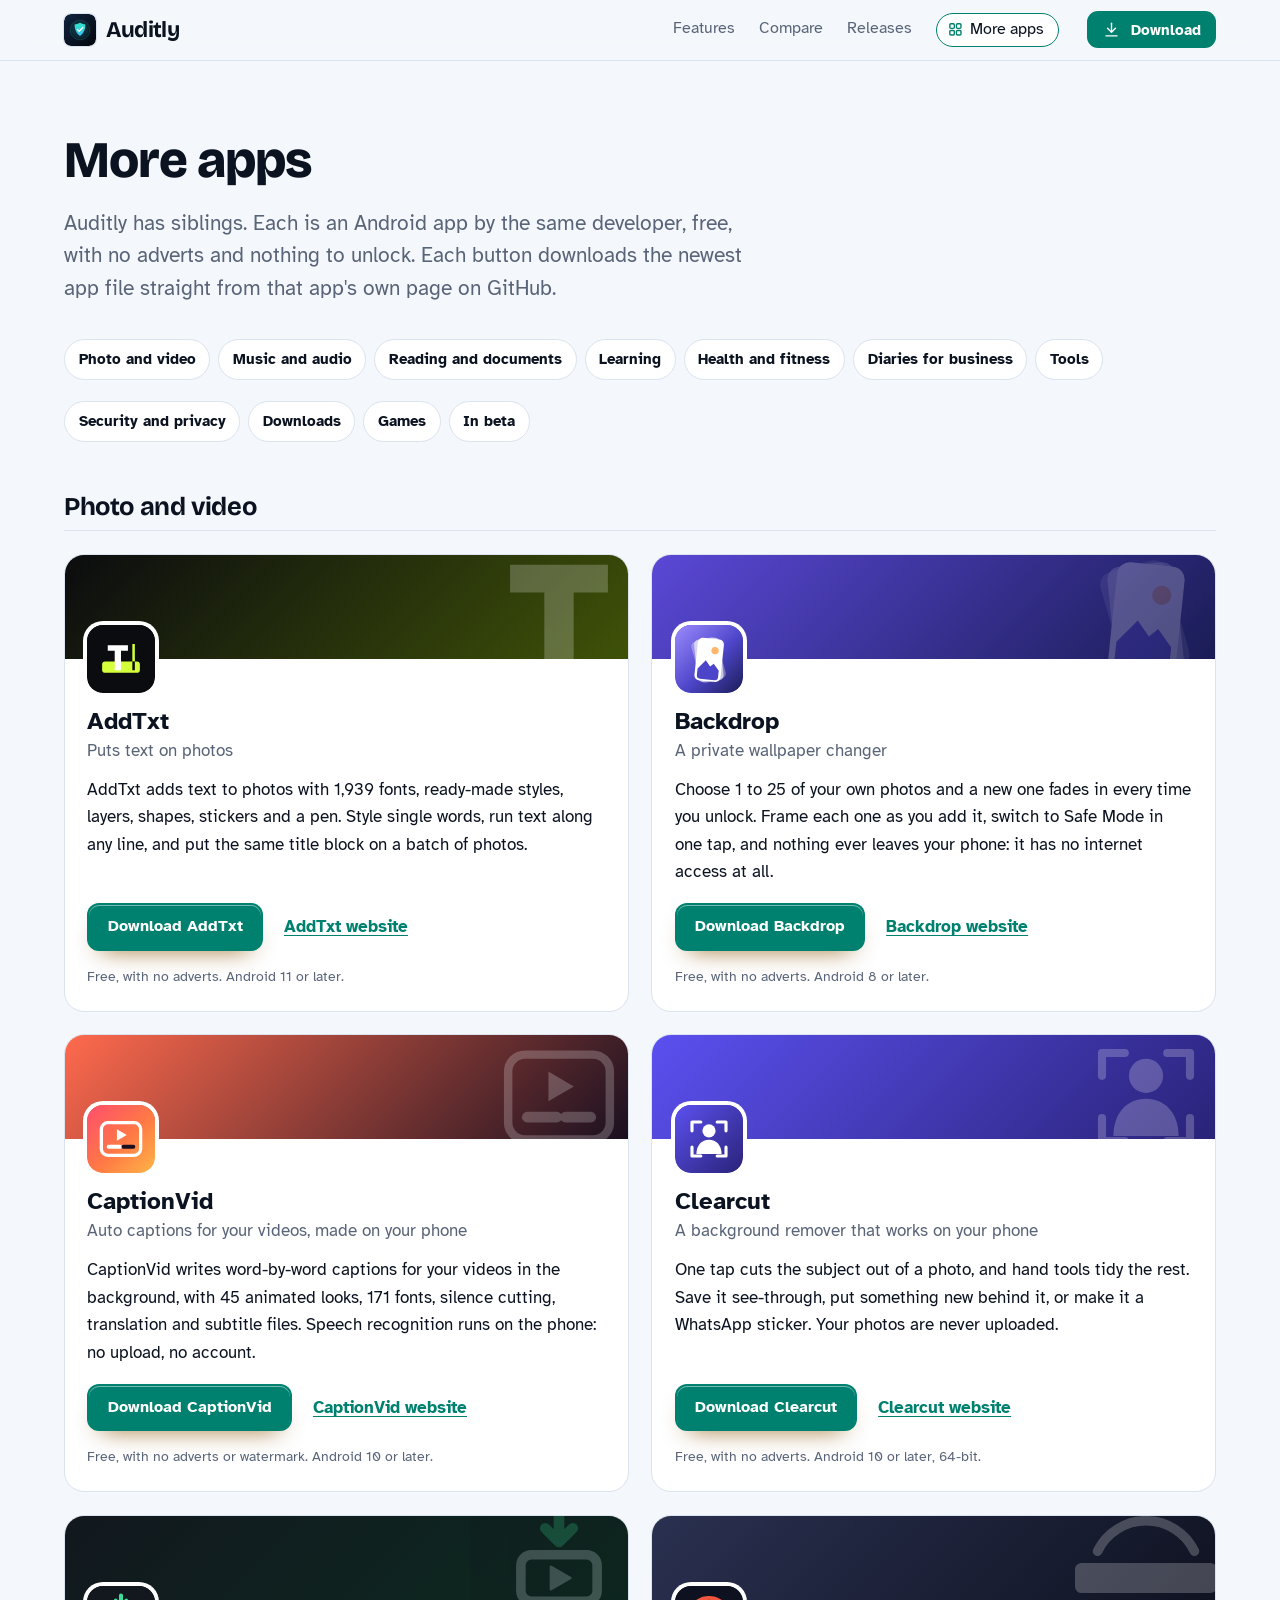
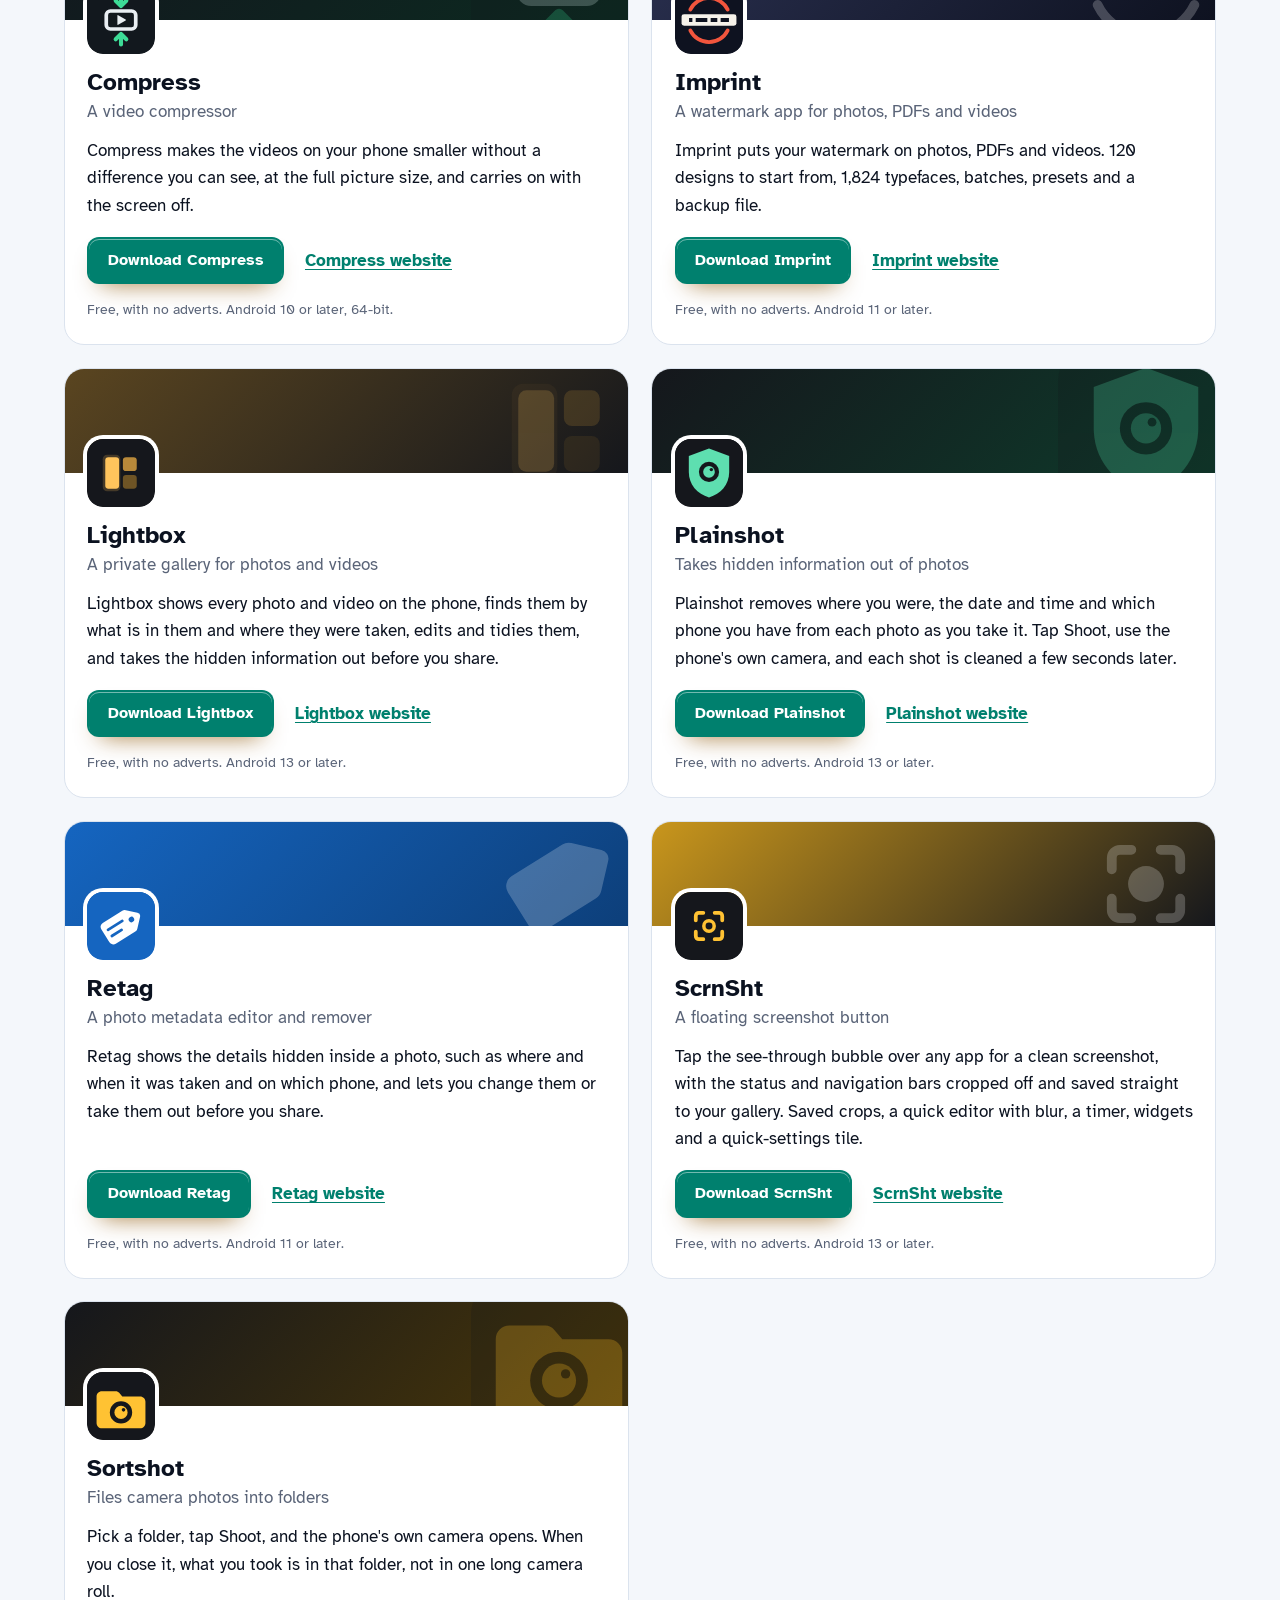
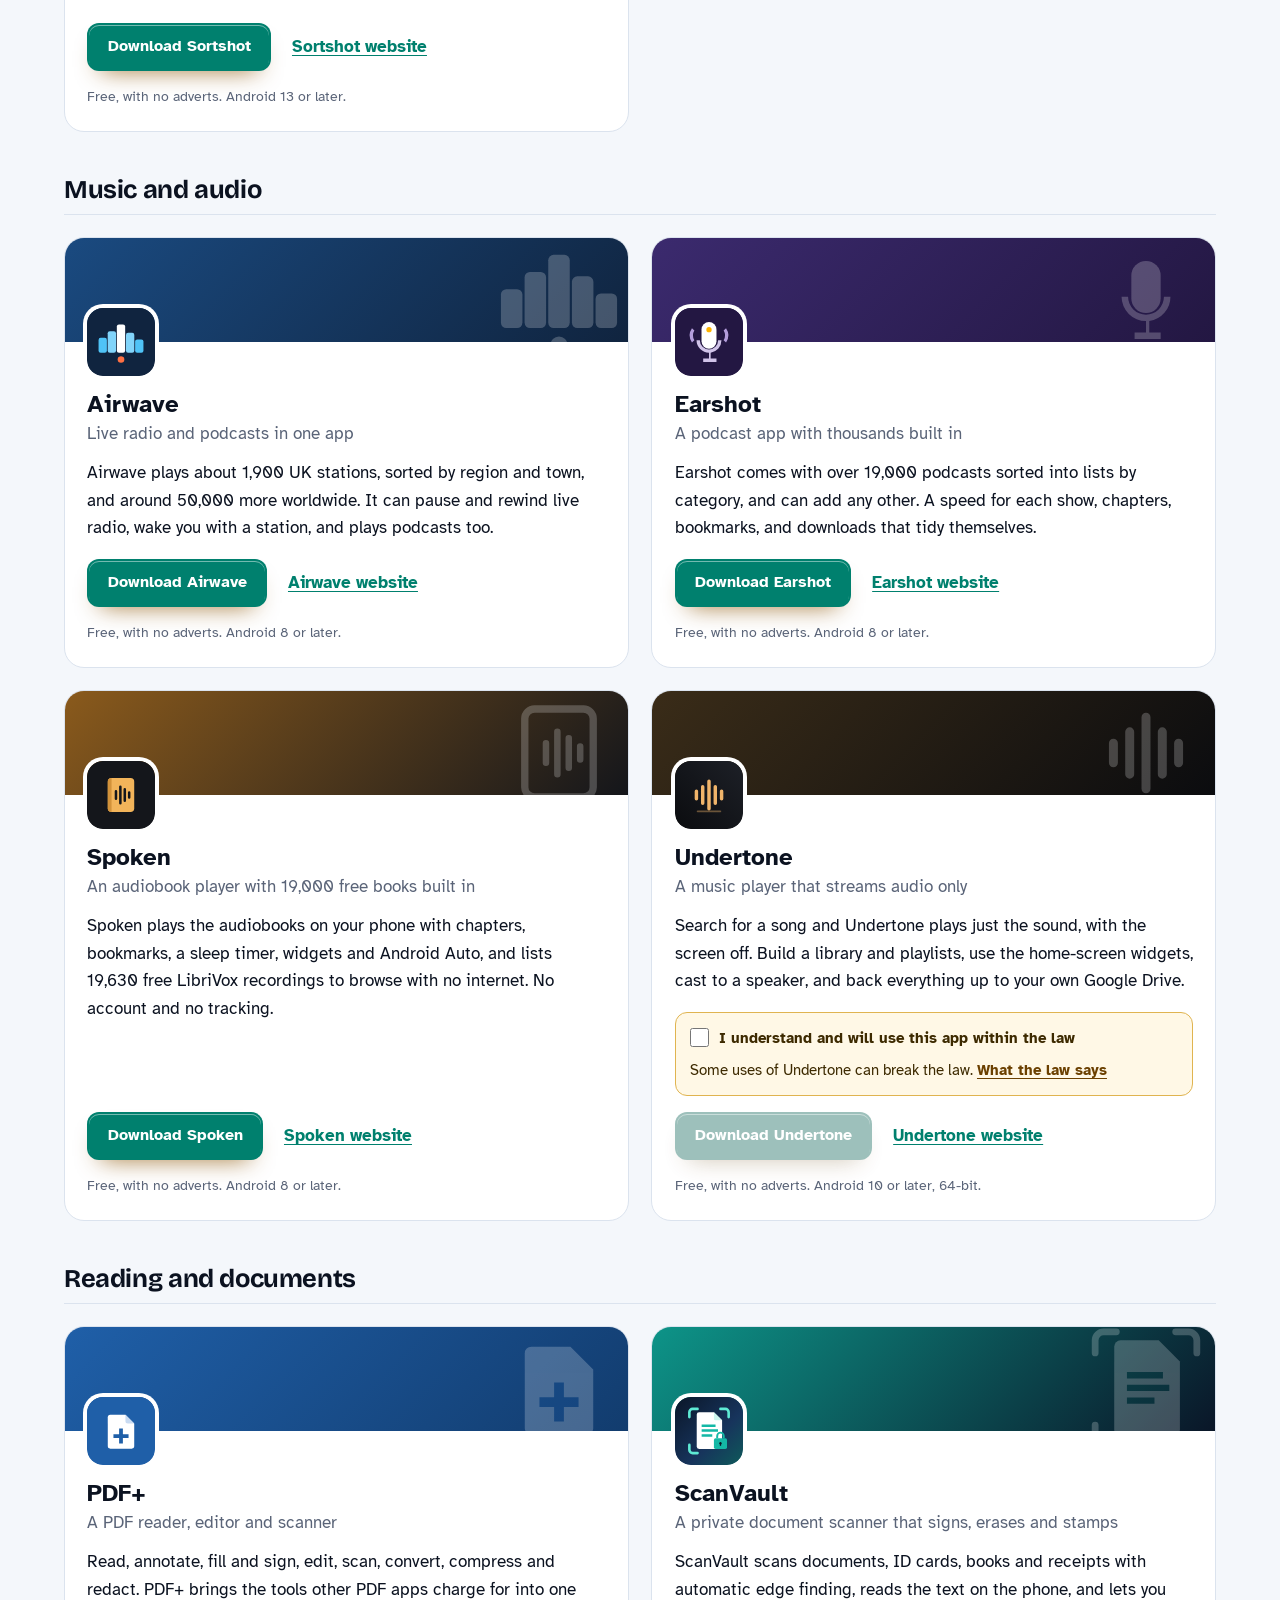
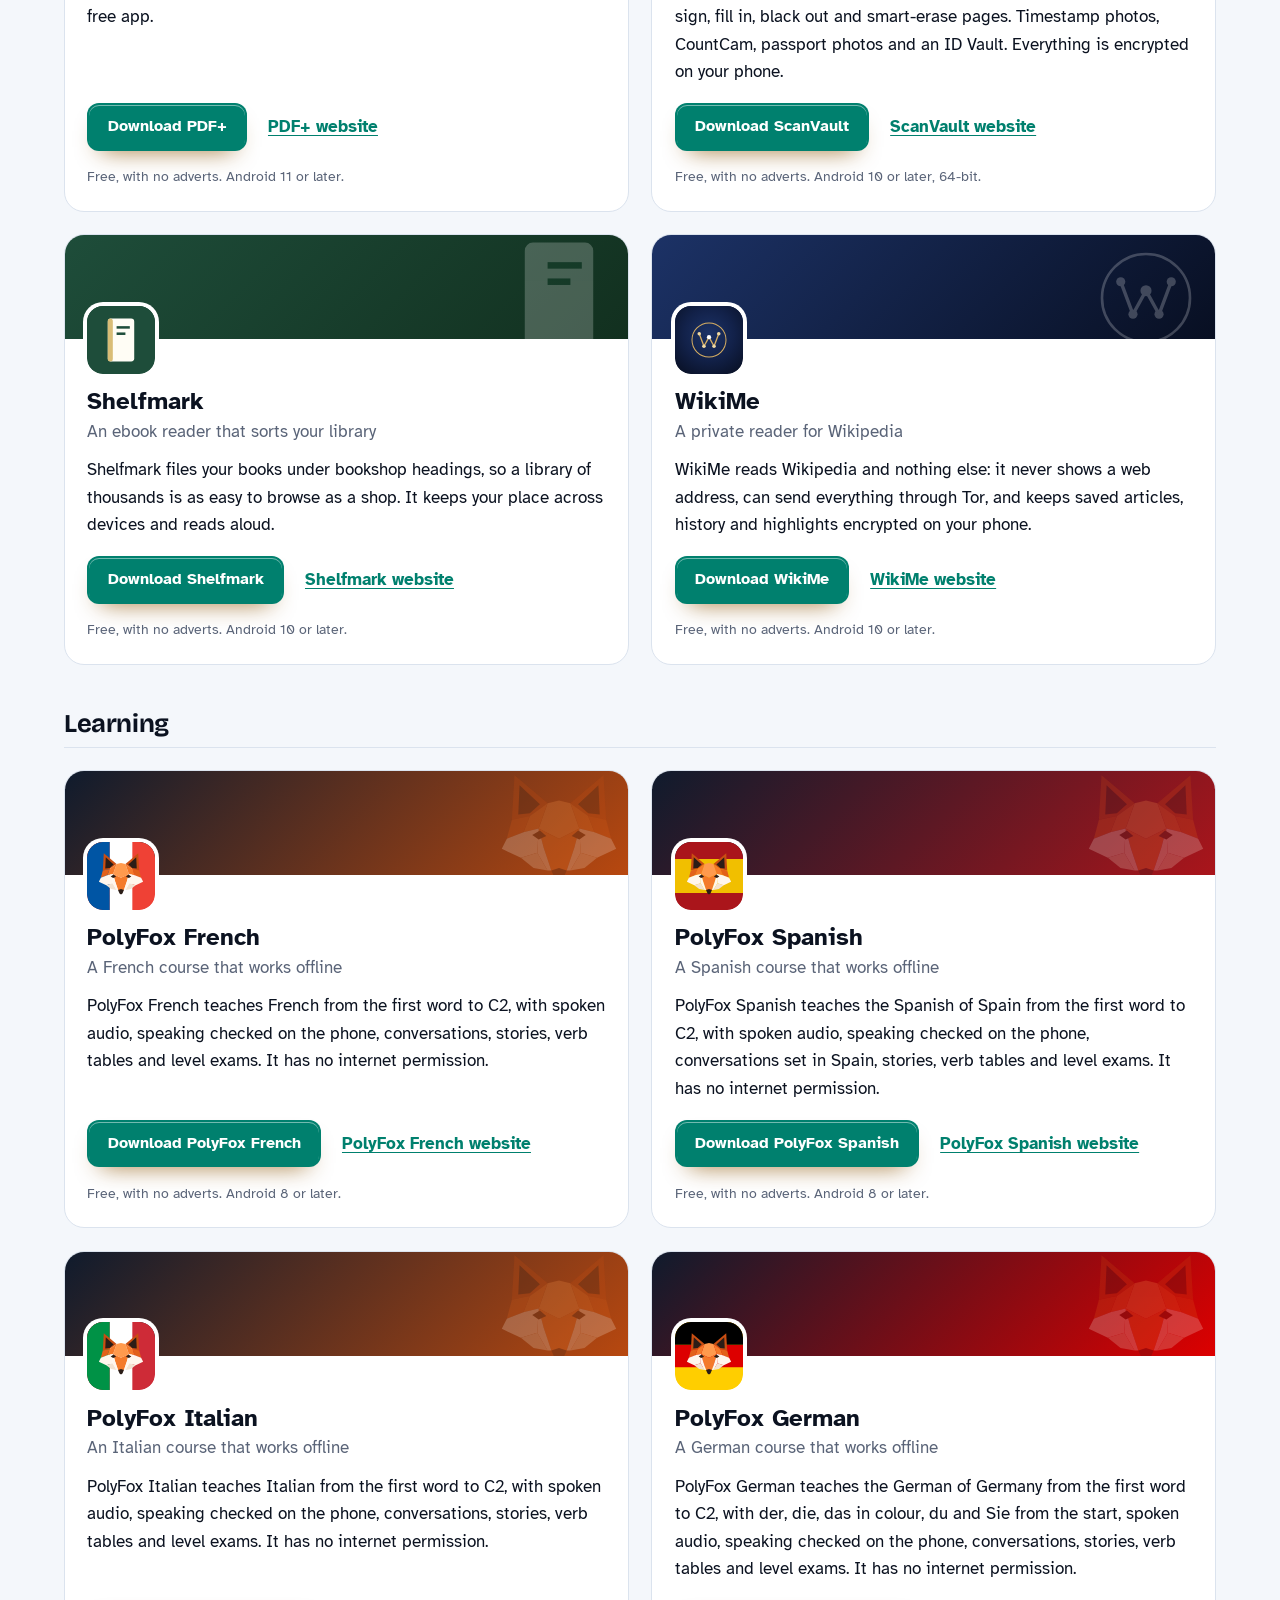
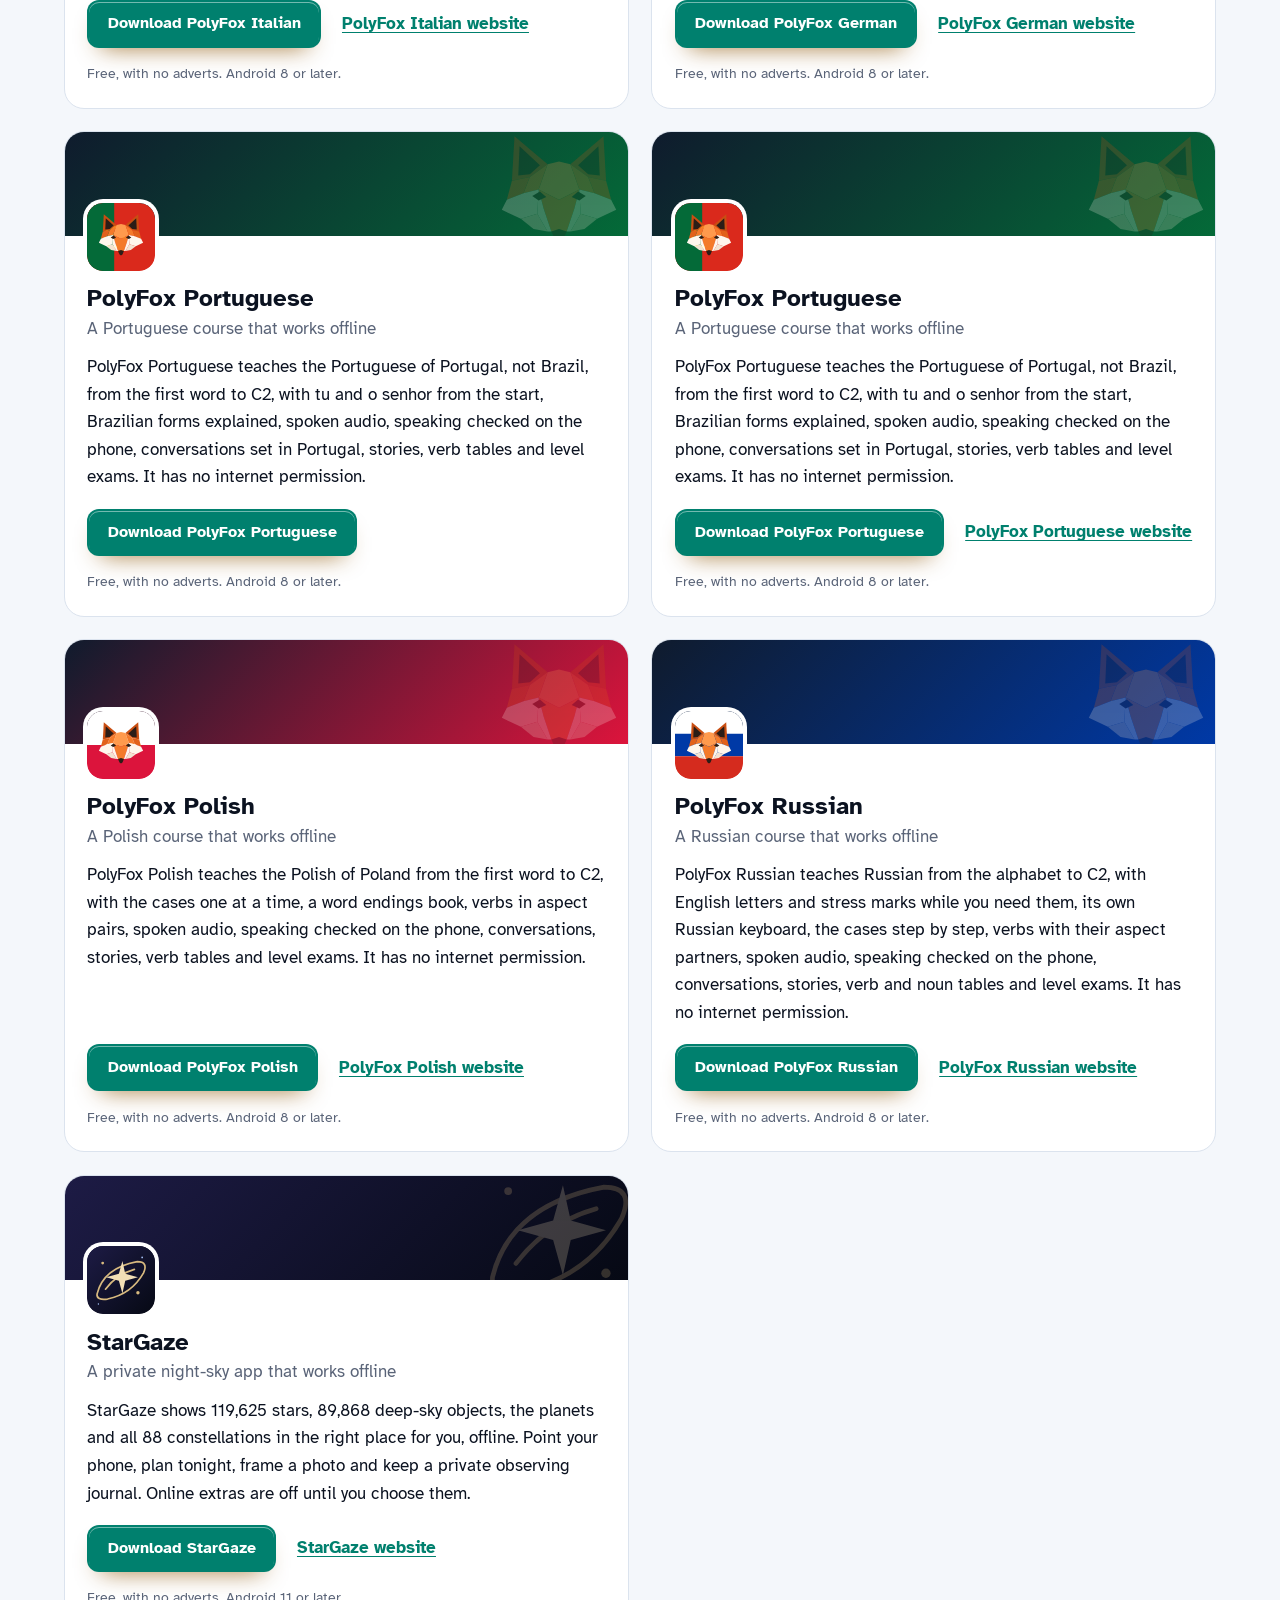
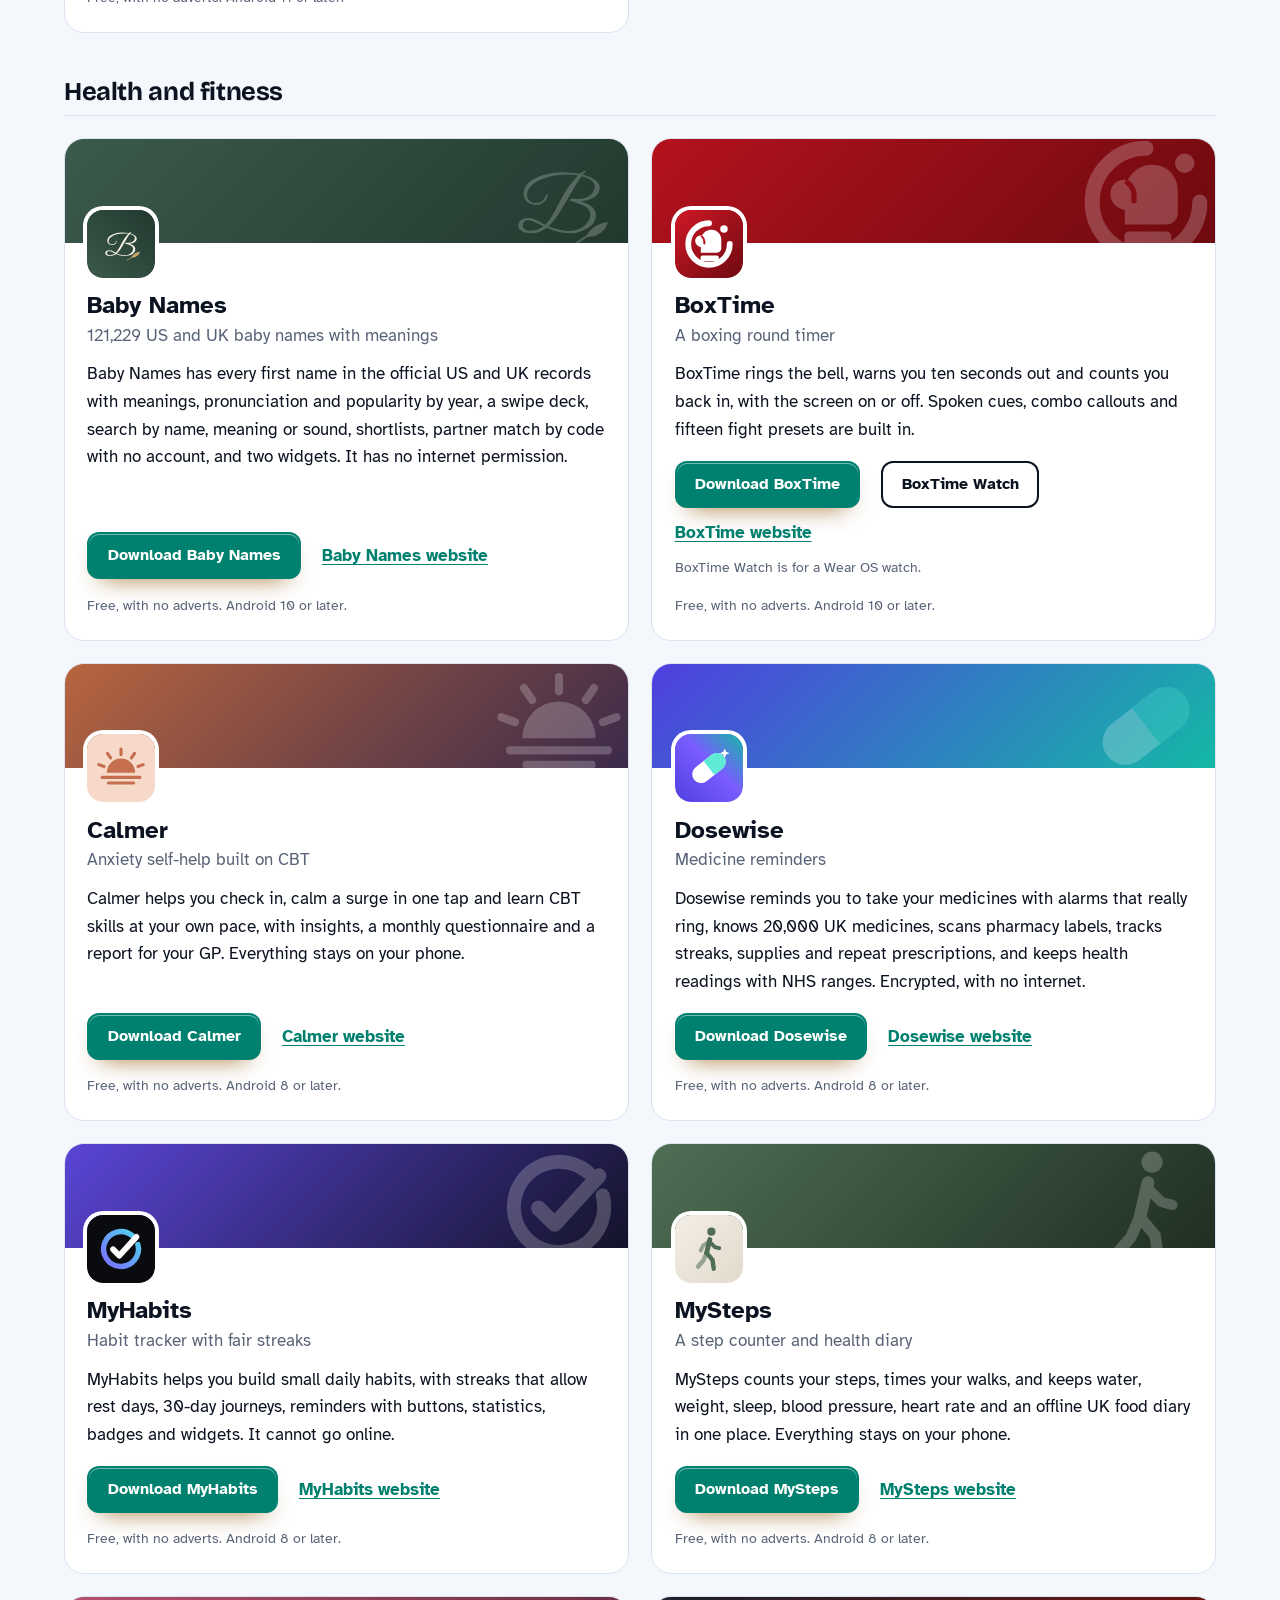
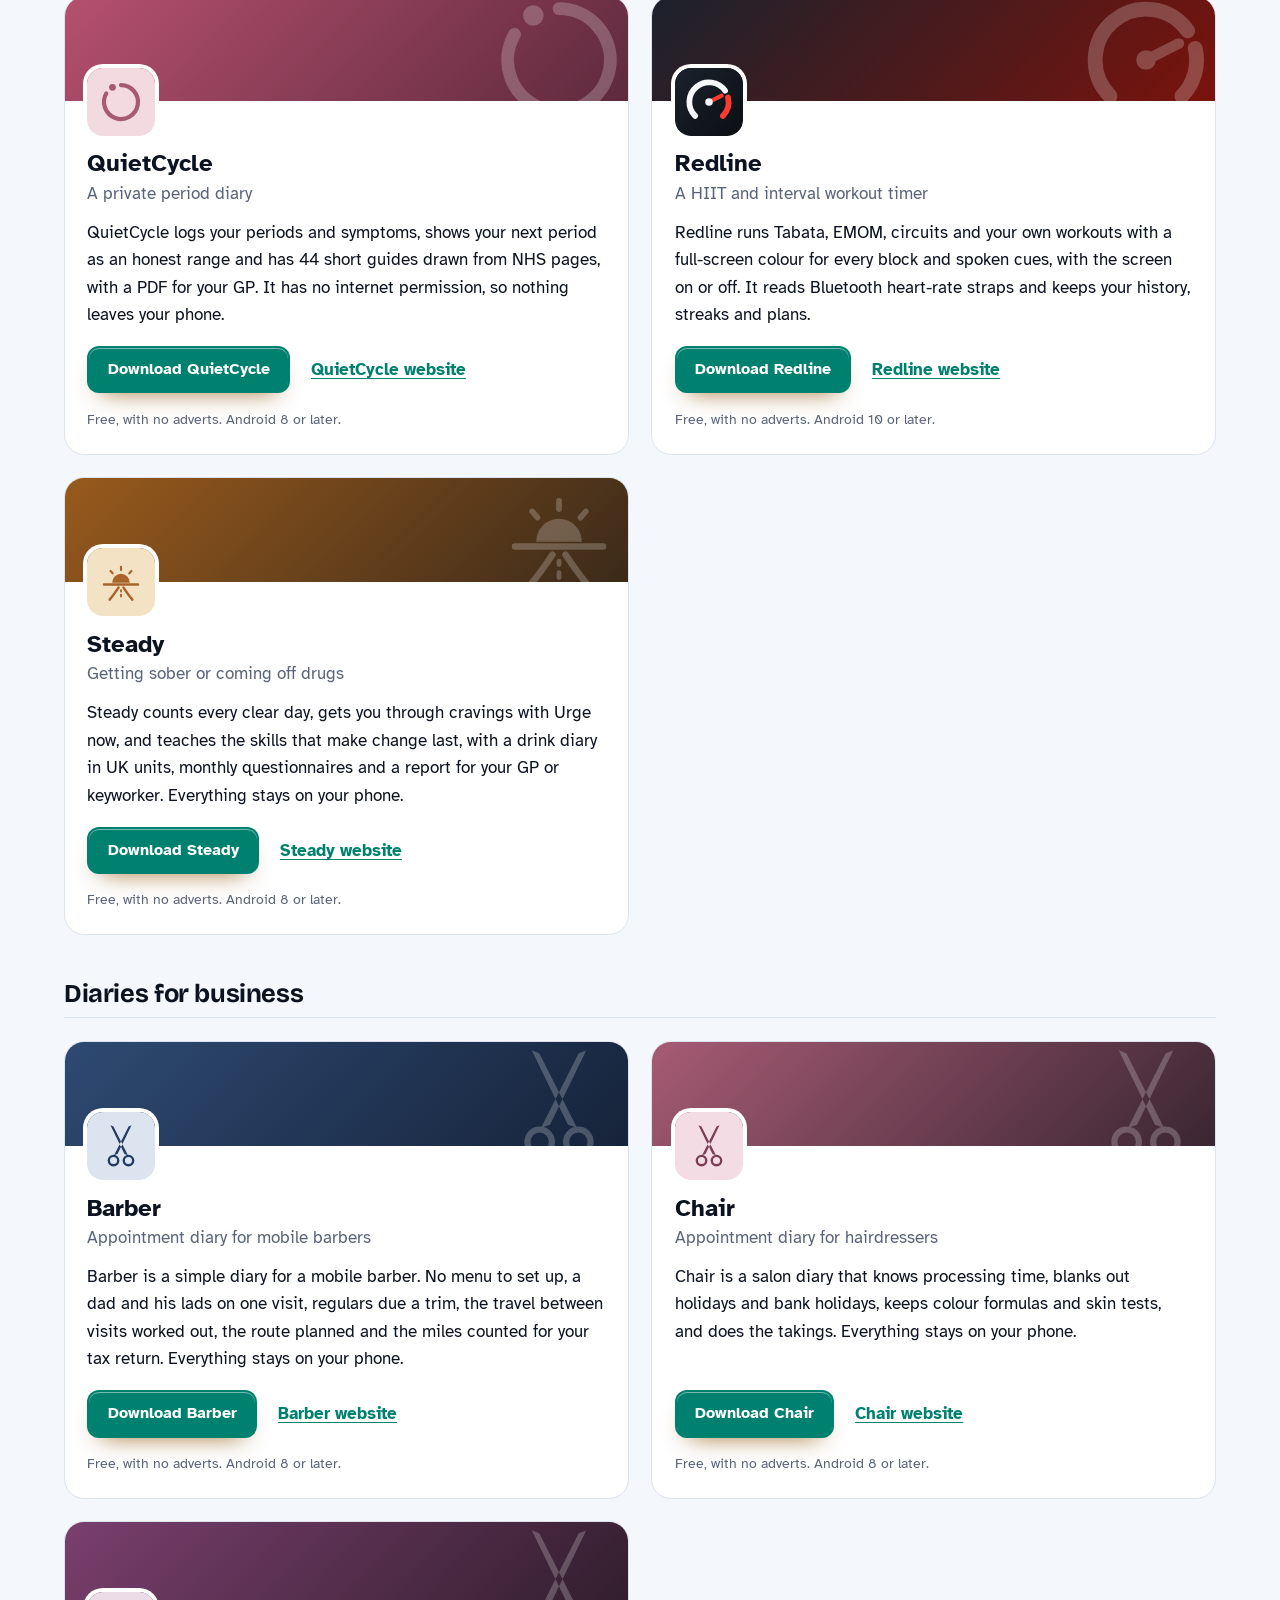
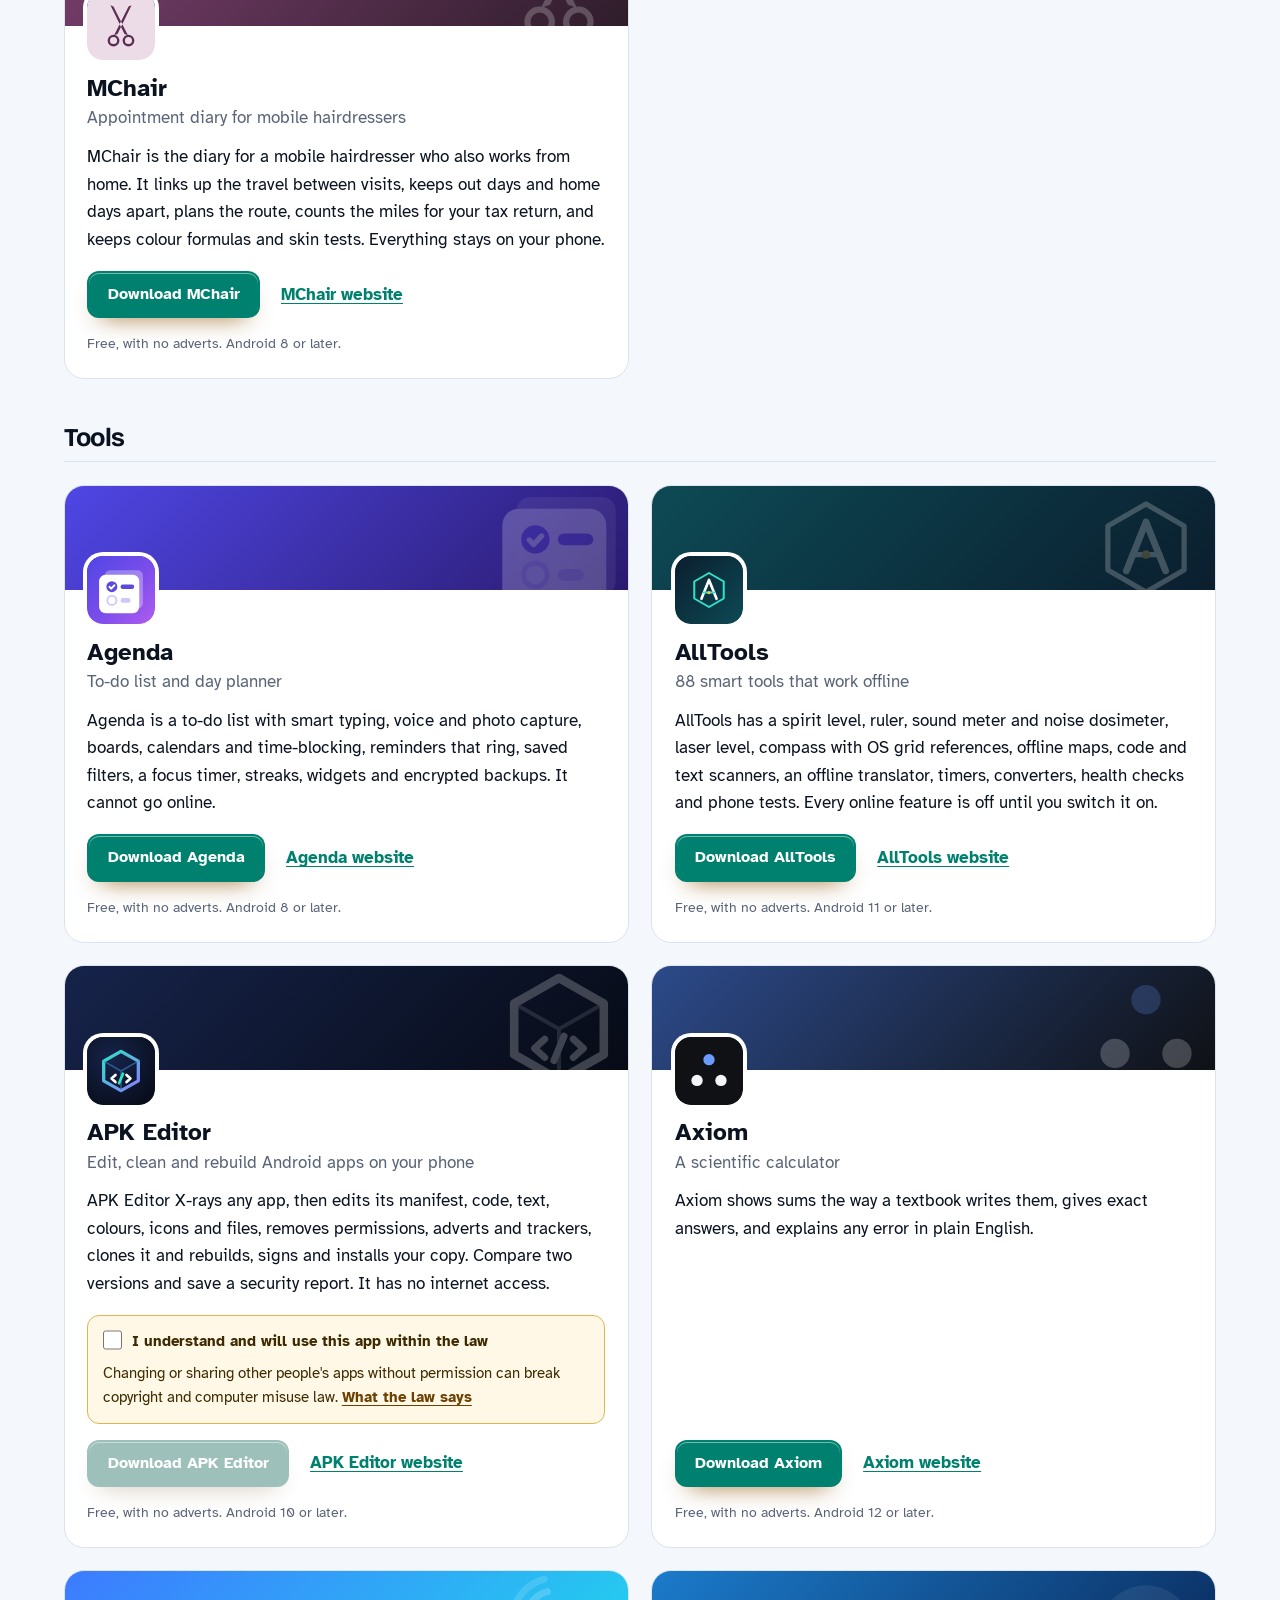
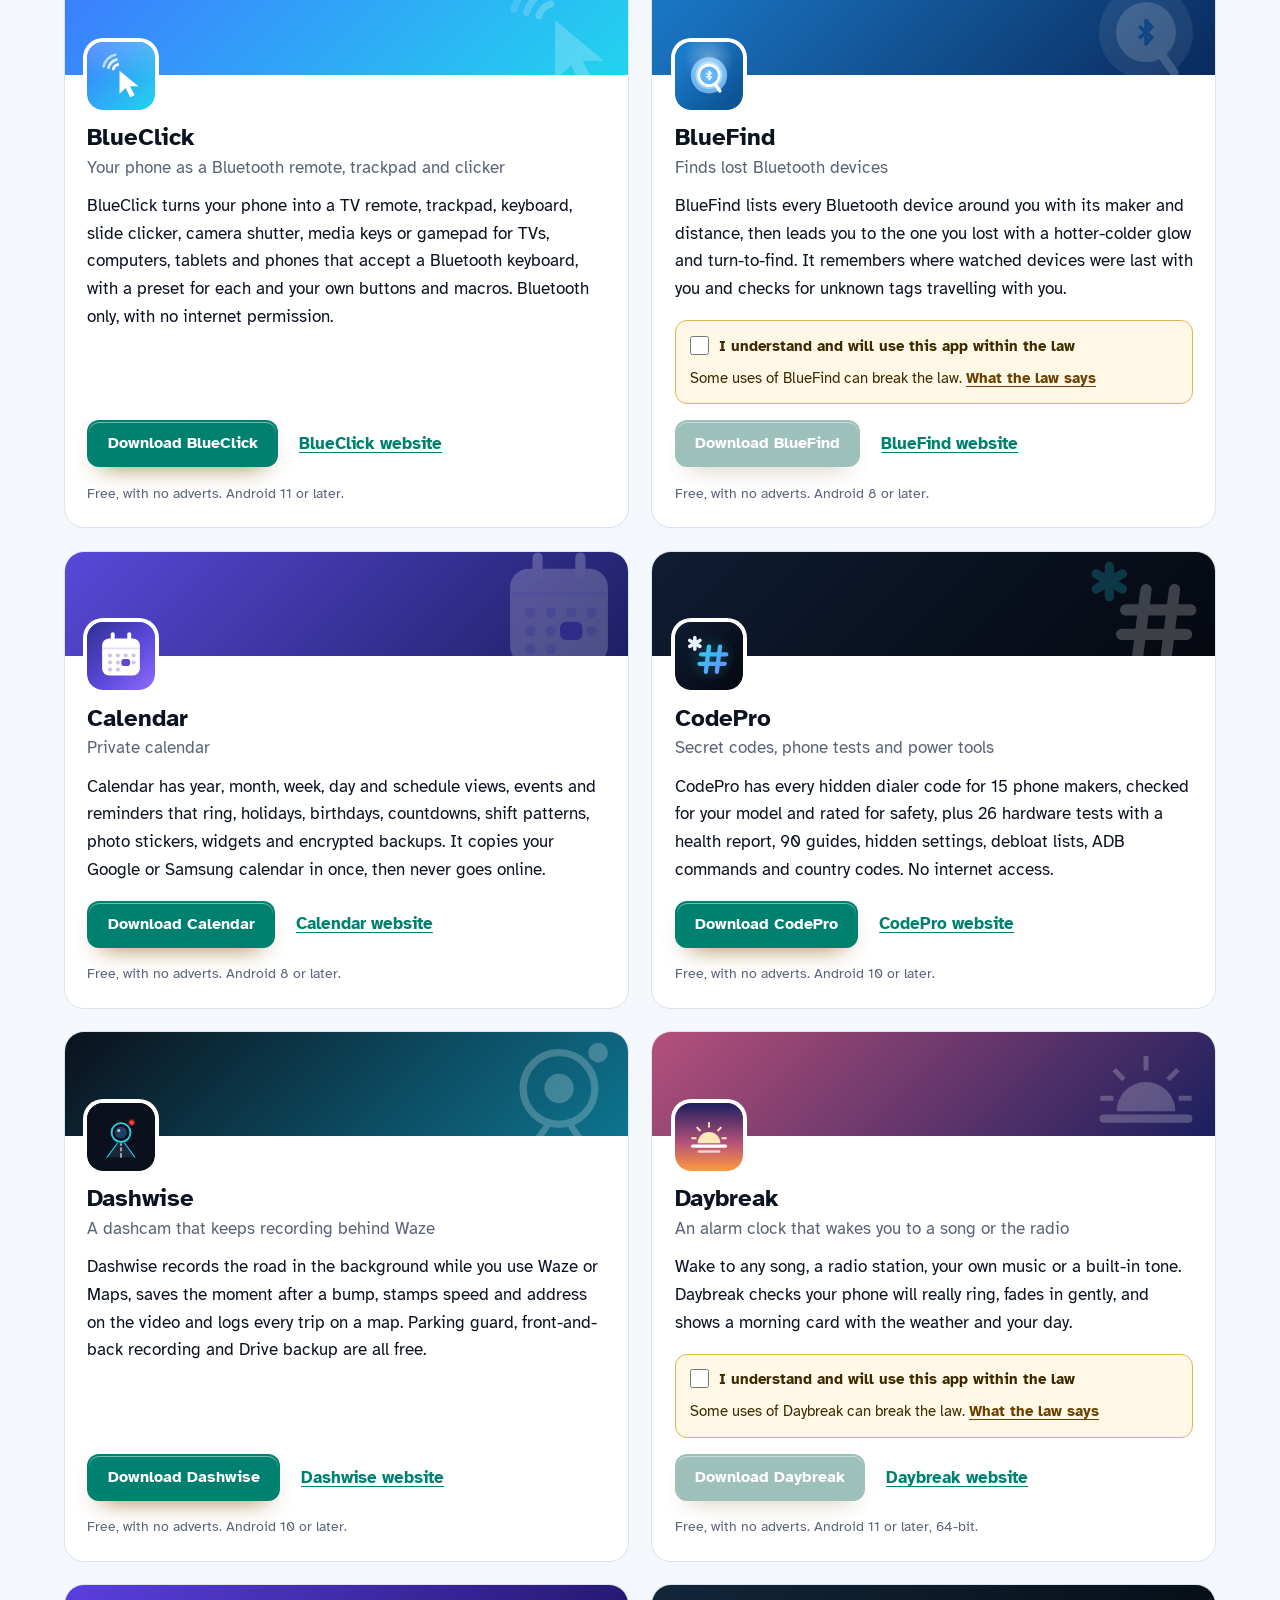
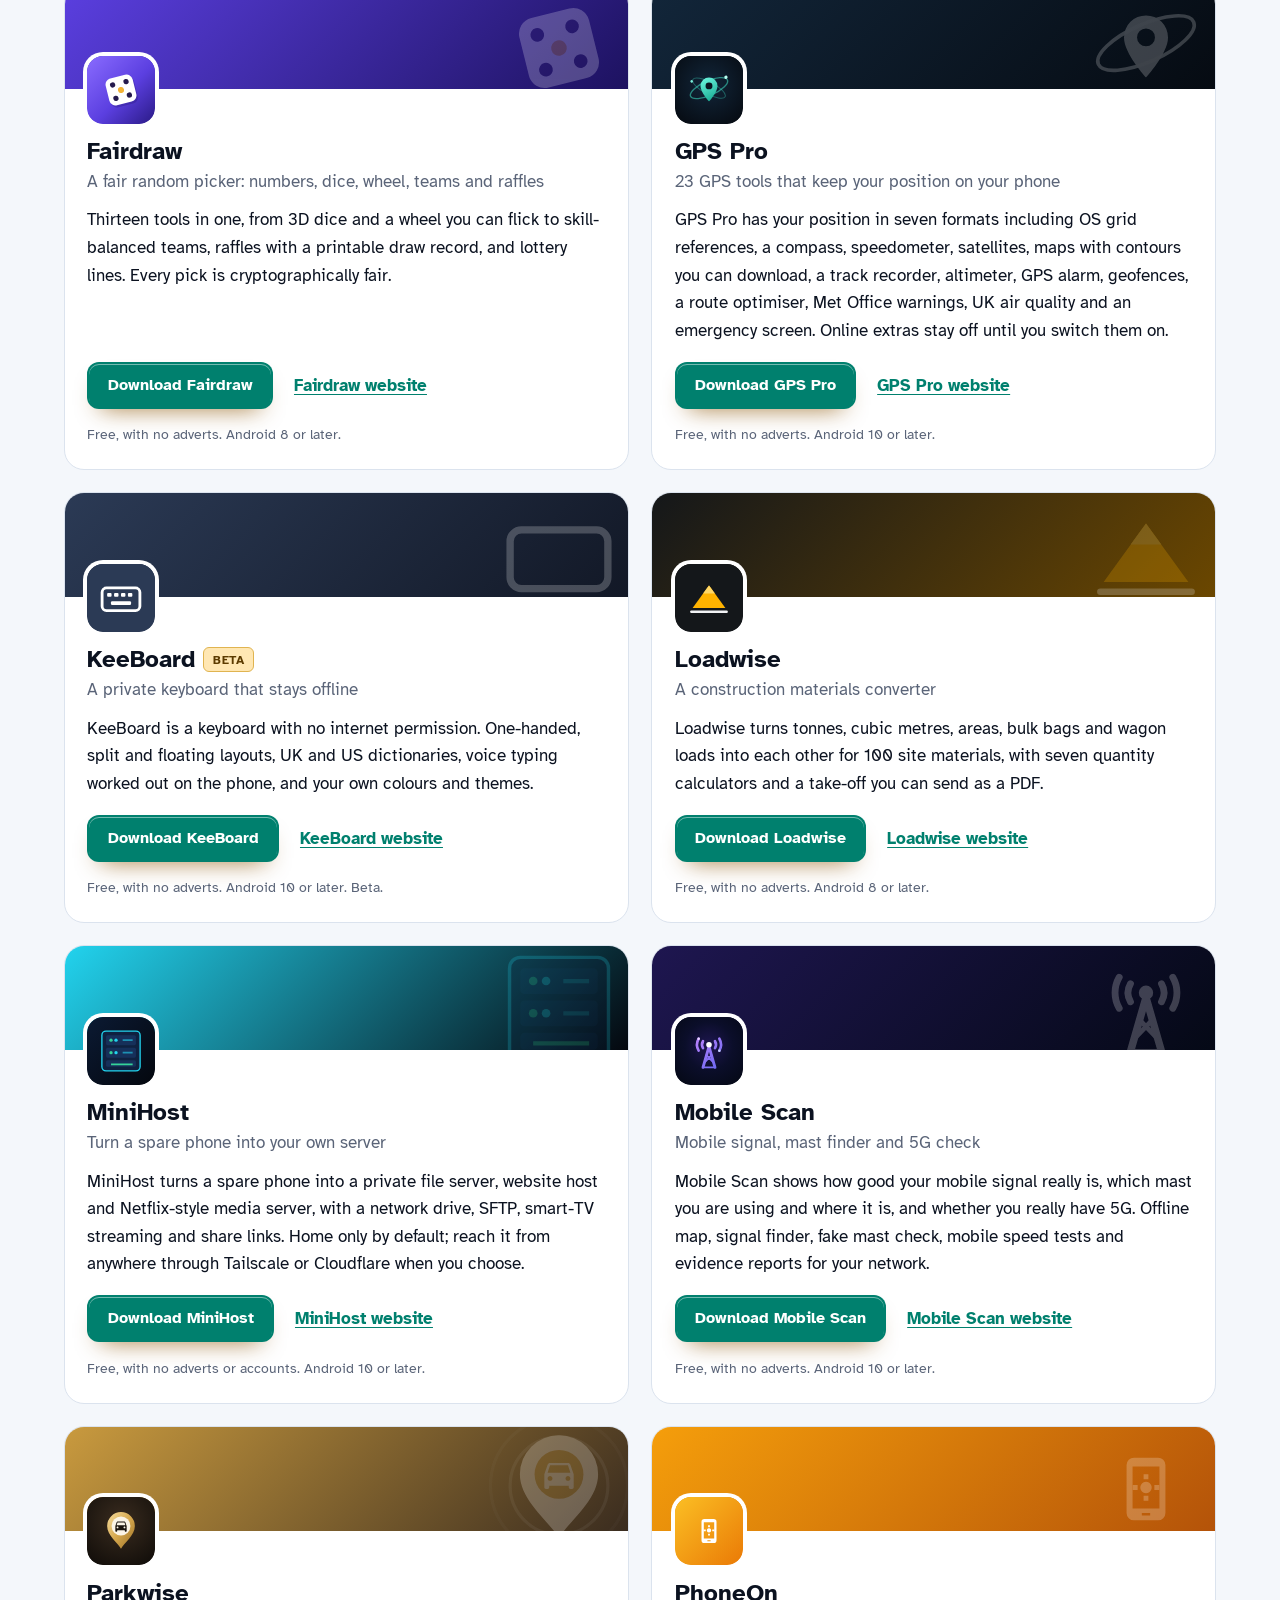
==== commit a1228cee: "More apps: add BlueClick" ====
--- a/more-apps.html
+++ b/more-apps.html
@@ -4,7 +4,7 @@
 <meta charset="utf-8">
 <meta name="viewport" content="width=device-width, initial-scale=1">
 <title>More free Android apps from the maker of Auditly</title>
-<meta name="description" content="All 97 free Android apps from the maker of Auditly, in one list by category, each with its download and a link to its website.">
+<meta name="description" content="All 98 free Android apps from the maker of Auditly, in one list by category, each with its download and a link to its website.">
 <meta name="author" content="Jonathan Jackson">
 <link rel="canonical" href="https://customgpter.github.io/auditly/more-apps.html">
 <meta name="theme-color" content="#f4f7fb" media="(prefers-color-scheme: light)">
@@ -12,7 +12,7 @@
 <meta property="og:type" content="website">
 <meta property="og:site_name" content="Auditly">
 <meta property="og:title" content="More free Android apps from the maker of Auditly">
-<meta property="og:description" content="All 97 free Android apps from the maker of Auditly, in one list by category, each with its download and a link to its website.">
+<meta property="og:description" content="All 98 free Android apps from the maker of Auditly, in one list by category, each with its download and a link to its website.">
 <meta property="og:url" content="https://customgpter.github.io/auditly/more-apps.html">
 <meta property="og:image" content="https://customgpter.github.io/auditly/assets/og.png">
 <meta property="og:image:width" content="1200">
@@ -26,7 +26,7 @@
 <link rel="preload" href="./assets/fonts/atkinson-hyperlegible-latin-400-normal.woff2" as="font" type="font/woff2" crossorigin>
 <link rel="stylesheet" href="./assets/site.css?v=1">
 <link rel="stylesheet" href="./assets/house.css?v=1">
-<script type="application/ld+json">{"@context":"https://schema.org","@type":"ItemList","name":"Apps from the maker of Auditly","url":"https://customgpter.github.io/auditly/more-apps.html","itemListElement":[{"@type":"ListItem","position":1,"name":"AddTxt","url":"https://customgpter.github.io/addtxt/"},{"@type":"ListItem","position":2,"name":"Backdrop","url":"https://customgpter.github.io/backdrop/"},{"@type":"ListItem","position":3,"name":"CaptionVid","url":"https://customgpter.github.io/captionvid/"},{"@type":"ListItem","position":4,"name":"Clearcut","url":"https://customgpter.github.io/clearcut/"},{"@type":"ListItem","position":5,"name":"Compress","url":"https://customgpter.github.io/compress/"},{"@type":"ListItem","position":6,"name":"Imprint","url":"https://customgpter.github.io/imprint/"},{"@type":"ListItem","position":7,"name":"Lightbox","url":"https://customgpter.github.io/lightbox/"},{"@type":"ListItem","position":8,"name":"Plainshot","url":"https://customgpter.github.io/plainshot/"},{"@type":"ListItem","position":9,"name":"Retag","url":"https://customgpter.github.io/retag/"},{"@type":"ListItem","position":10,"name":"ScrnSht","url":"https://customgpter.github.io/scrnsht/"},{"@type":"ListItem","position":11,"name":"Sortshot","url":"https://customgpter.github.io/sortshot/"},{"@type":"ListItem","position":12,"name":"Airwave","url":"https://customgpter.github.io/airwave/"},{"@type":"ListItem","position":13,"name":"Earshot","url":"https://customgpter.github.io/earshot/"},{"@type":"ListItem","position":14,"name":"Spoken","url":"https://customgpter.github.io/spoken/"},{"@type":"ListItem","position":15,"name":"Undertone","url":"https://customgpter.github.io/undertone/"},{"@type":"ListItem","position":16,"name":"PDF+","url":"https://customgpter.github.io/pdfplus/"},{"@type":"ListItem","position":17,"name":"ScanVault","url":"https://customgpter.github.io/scanvault/"},{"@type":"ListItem","position":18,"name":"Shelfmark","url":"https://customgpter.github.io/shelfmark/"},{"@type":"ListItem","position":19,"name":"WikiMe","url":"https://customgpter.github.io/wikime/"},{"@type":"ListItem","position":20,"name":"PolyFox French","url":"https://customgpter.github.io/polyfox/"},{"@type":"ListItem","position":21,"name":"PolyFox German","url":"https://customgpter.github.io/polyfox-german/"},{"@type":"ListItem","position":22,"name":"PolyFox Portuguese","url":"https://customgpter.github.io/polyfox-portuguese/"},{"@type":"ListItem","position":23,"name":"PolyFox Polish","url":"https://customgpter.github.io/polyfox-polish/"},{"@type":"ListItem","position":24,"name":"PolyFox Russian","url":"https://customgpter.github.io/polyfox-russian/"},{"@type":"ListItem","position":25,"name":"StarGaze","url":"https://customgpter.github.io/stargaze/"},{"@type":"ListItem","position":26,"name":"Baby Names","url":"https://customgpter.github.io/babynames/"},{"@type":"ListItem","position":27,"name":"BoxTime","url":"https://customgpter.github.io/boxtime/"},{"@type":"ListItem","position":28,"name":"Calmer","url":"https://customgpter.github.io/calmer/"},{"@type":"ListItem","position":29,"name":"Dosewise","url":"https://customgpter.github.io/dosewise/"},{"@type":"ListItem","position":30,"name":"MyHabits","url":"https://customgpter.github.io/myhabits/"},{"@type":"ListItem","position":31,"name":"MySteps","url":"https://customgpter.github.io/mysteps/"},{"@type":"ListItem","position":32,"name":"QuietCycle","url":"https://customgpter.github.io/quietcycle/"},{"@type":"ListItem","position":33,"name":"Redline","url":"https://customgpter.github.io/redline/"},{"@type":"ListItem","position":34,"name":"Steady","url":"https://customgpter.github.io/steady/"},{"@type":"ListItem","position":35,"name":"Barber","url":"https://customgpter.github.io/barber/"},{"@type":"ListItem","position":36,"name":"Chair","url":"https://customgpter.github.io/chair/"},{"@type":"ListItem","position":37,"name":"MChair","url":"https://customgpter.github.io/mchair/"},{"@type":"ListItem","position":38,"name":"Agenda","url":"https://customgpter.github.io/agenda/"},{"@type":"ListItem","position":39,"name":"AllTools","url":"https://customgpter.github.io/alltools/"},{"@type":"ListItem","position":40,"name":"APK Editor","url":"https://customgpter.github.io/apkeditor/"},{"@type":"ListItem","position":41,"name":"Axiom","url":"https://customgpter.github.io/axiom/"},{"@type":"ListItem","position":42,"name":"BlueFind","url":"https://customgpter.github.io/bluefind/"},{"@type":"ListItem","position":43,"name":"Calendar","url":"https://customgpter.github.io/calendar/"},{"@type":"ListItem","position":44,"name":"CodePro","url":"https://customgpter.github.io/codepro/"},{"@type":"ListItem","position":45,"name":"Dashwise","url":"https://customgpter.github.io/dashwise/"},{"@type":"ListItem","position":46,"name":"Daybreak","url":"https://customgpter.github.io/daybreak/"},{"@type":"ListItem","position":47,"name":"Fairdraw","url":"https://customgpter.github.io/fairdraw/"},{"@type":"ListItem","position":48,"name":"GPS Pro","url":"https://customgpter.github.io/gpspro/"},{"@type":"ListItem","position":49,"name":"KeeBoard","url":"https://customgpter.github.io/keeboard/"},{"@type":"ListItem","position":50,"name":"Loadwise","url":"https://customgpter.github.io/loadwise/"},{"@type":"ListItem","position":51,"name":"MiniHost","url":"https://customgpter.github.io/minihost/"},{"@type":"ListItem","position":52,"name":"Mobile Scan","url":"https://customgpter.github.io/mobilescan/"},{"@type":"ListItem","position":53,"name":"Parkwise","url":"https://customgpter.github.io/parkwise/"},{"@type":"ListItem","position":54,"name":"Pocketmind","url":"https://customgpter.github.io/pocketmind/"},{"@type":"ListItem","position":55,"name":"Refine","url":"https://customgpter.github.io/refine/"},{"@type":"ListItem","position":56,"name":"Shiftwise","url":"https://customgpter.github.io/shiftwise/"},{"@type":"ListItem","position":57,"name":"SimpleCalc","url":"https://customgpter.github.io/simplecalc/"},{"@type":"ListItem","position":58,"name":"Skyline","url":"https://customgpter.github.io/skyline/"},{"@type":"ListItem","position":59,"name":"Slipway","url":"https://customgpter.github.io/slipway/"},{"@type":"ListItem","position":60,"name":"Tagger","url":"https://customgpter.github.io/tagger/"},{"@type":"ListItem","position":61,"name":"TotalClean","url":"https://customgpter.github.io/totalclean/"},{"@type":"ListItem","position":62,"name":"TVLink","url":"https://customgpter.github.io/tvlink/"},{"@type":"ListItem","position":63,"name":"Unbox","url":"https://customgpter.github.io/unbox/"},{"@type":"ListItem","position":64,"name":"WhatsKeep","url":"https://customgpter.github.io/whatskeep/"},{"@type":"ListItem","position":65,"name":"WiFi Scan","url":"https://customgpter.github.io/wifiscan/"},{"@type":"ListItem","position":66,"name":"Auditly","url":"https://customgpter.github.io/auditly/"},{"@type":"ListItem","position":67,"name":"Backchannel","url":"https://customgpter.github.io/backchannel/"},{"@type":"ListItem","position":68,"name":"ENotes","url":"https://customgpter.github.io/enotes/"},{"@type":"ListItem","position":69,"name":"FindMe","url":"https://customgpter.github.io/findme/"},{"@type":"ListItem","position":70,"name":"iLock","url":"https://customgpter.github.io/ilock/"},{"@type":"ListItem","position":71,"name":"ImSafe","url":"https://customgpter.github.io/imsafe/"},{"@type":"ListItem","position":72,"name":"IShred","url":"https://customgpter.github.io/ishred/"},{"@type":"ListItem","position":73,"name":"LockBox","url":"https://customgpter.github.io/lockbox/"},{"@type":"ListItem","position":74,"name":"PassVault","url":"https://customgpter.github.io/passvault/"},{"@type":"ListItem","position":75,"name":"SpyFind","url":"https://customgpter.github.io/spyfind/"},{"@type":"ListItem","position":76,"name":"TextWipe","url":"https://customgpter.github.io/textwipe/"},{"@type":"ListItem","position":77,"name":"Tracewire","url":"https://customgpter.github.io/tracewire/"},{"@type":"ListItem","position":78,"name":"Vigil","url":"https://customgpter.github.io/vigil/"},{"@type":"ListItem","position":79,"name":"Grab","url":"https://customgpter.github.io/grab/"},{"@type":"ListItem","position":80,"name":"Swarm","url":"https://customgpter.github.io/swarm/"},{"@type":"ListItem","position":81,"name":"Plane Games","url":"https://customgpter.github.io/plane-games/"},{"@type":"ListItem","position":82,"name":"Ninefold","url":"https://customgpter.github.io/ninefold/"},{"@type":"ListItem","position":83,"name":"Cubewise","url":"https://customgpter.github.io/cubewise/"},{"@type":"ListItem","position":84,"name":"Tilewise","url":"https://customgpter.github.io/tilewise/"},{"@type":"ListItem","position":85,"name":"Letterwise","url":"https://customgpter.github.io/letterwise/"},{"@type":"ListItem","position":86,"name":"Kingside","url":"https://customgpter.github.io/kingside/"},{"@type":"ListItem","position":87,"name":"Deckhand","url":"https://customgpter.github.io/deckhand/"},{"@type":"ListItem","position":88,"name":"SNESForge","url":"https://customgpter.github.io/snesforge/"},{"@type":"ListItem","position":89,"name":"Fame Boy","url":"https://customgpter.github.io/fameboy/"},{"@type":"ListItem","position":90,"name":"PSPPro","url":"https://customgpter.github.io/psppro/"},{"@type":"ListItem","position":91,"name":"MegaGen","url":"https://customgpter.github.io/megagen/"},{"@type":"ListItem","position":92,"name":"QVR","url":"https://customgpter.github.io/qvr/"},{"@type":"ListItem","position":93,"name":"QVR Watch","url":"https://customgpter.github.io/qvr-watch/"},{"@type":"ListItem","position":94,"name":"QVRLite","url":"https://customgpter.github.io/qvrlite/"},{"@type":"ListItem","position":95,"name":"Onionz","url":"https://customgpter.github.io/onionz/"},{"@type":"ListItem","position":96,"name":"OnionzWeb","url":"https://customgpter.github.io/onionzweb/"}]}</script>
+<script type="application/ld+json">{"@context":"https://schema.org","@type":"ItemList","name":"Apps from the maker of Auditly","url":"https://customgpter.github.io/auditly/more-apps.html","itemListElement":[{"@type":"ListItem","position":1,"name":"AddTxt","url":"https://customgpter.github.io/addtxt/"},{"@type":"ListItem","position":2,"name":"Backdrop","url":"https://customgpter.github.io/backdrop/"},{"@type":"ListItem","position":3,"name":"CaptionVid","url":"https://customgpter.github.io/captionvid/"},{"@type":"ListItem","position":4,"name":"Clearcut","url":"https://customgpter.github.io/clearcut/"},{"@type":"ListItem","position":5,"name":"Compress","url":"https://customgpter.github.io/compress/"},{"@type":"ListItem","position":6,"name":"Imprint","url":"https://customgpter.github.io/imprint/"},{"@type":"ListItem","position":7,"name":"Lightbox","url":"https://customgpter.github.io/lightbox/"},{"@type":"ListItem","position":8,"name":"Plainshot","url":"https://customgpter.github.io/plainshot/"},{"@type":"ListItem","position":9,"name":"Retag","url":"https://customgpter.github.io/retag/"},{"@type":"ListItem","position":10,"name":"ScrnSht","url":"https://customgpter.github.io/scrnsht/"},{"@type":"ListItem","position":11,"name":"Sortshot","url":"https://customgpter.github.io/sortshot/"},{"@type":"ListItem","position":12,"name":"Airwave","url":"https://customgpter.github.io/airwave/"},{"@type":"ListItem","position":13,"name":"Earshot","url":"https://customgpter.github.io/earshot/"},{"@type":"ListItem","position":14,"name":"Spoken","url":"https://customgpter.github.io/spoken/"},{"@type":"ListItem","position":15,"name":"Undertone","url":"https://customgpter.github.io/undertone/"},{"@type":"ListItem","position":16,"name":"PDF+","url":"https://customgpter.github.io/pdfplus/"},{"@type":"ListItem","position":17,"name":"ScanVault","url":"https://customgpter.github.io/scanvault/"},{"@type":"ListItem","position":18,"name":"Shelfmark","url":"https://customgpter.github.io/shelfmark/"},{"@type":"ListItem","position":19,"name":"WikiMe","url":"https://customgpter.github.io/wikime/"},{"@type":"ListItem","position":20,"name":"PolyFox French","url":"https://customgpter.github.io/polyfox/"},{"@type":"ListItem","position":21,"name":"PolyFox German","url":"https://customgpter.github.io/polyfox-german/"},{"@type":"ListItem","position":22,"name":"PolyFox Portuguese","url":"https://customgpter.github.io/polyfox-portuguese/"},{"@type":"ListItem","position":23,"name":"PolyFox Polish","url":"https://customgpter.github.io/polyfox-polish/"},{"@type":"ListItem","position":24,"name":"PolyFox Russian","url":"https://customgpter.github.io/polyfox-russian/"},{"@type":"ListItem","position":25,"name":"StarGaze","url":"https://customgpter.github.io/stargaze/"},{"@type":"ListItem","position":26,"name":"Baby Names","url":"https://customgpter.github.io/babynames/"},{"@type":"ListItem","position":27,"name":"BoxTime","url":"https://customgpter.github.io/boxtime/"},{"@type":"ListItem","position":28,"name":"Calmer","url":"https://customgpter.github.io/calmer/"},{"@type":"ListItem","position":29,"name":"Dosewise","url":"https://customgpter.github.io/dosewise/"},{"@type":"ListItem","position":30,"name":"MyHabits","url":"https://customgpter.github.io/myhabits/"},{"@type":"ListItem","position":31,"name":"MySteps","url":"https://customgpter.github.io/mysteps/"},{"@type":"ListItem","position":32,"name":"QuietCycle","url":"https://customgpter.github.io/quietcycle/"},{"@type":"ListItem","position":33,"name":"Redline","url":"https://customgpter.github.io/redline/"},{"@type":"ListItem","position":34,"name":"Steady","url":"https://customgpter.github.io/steady/"},{"@type":"ListItem","position":35,"name":"Barber","url":"https://customgpter.github.io/barber/"},{"@type":"ListItem","position":36,"name":"Chair","url":"https://customgpter.github.io/chair/"},{"@type":"ListItem","position":37,"name":"MChair","url":"https://customgpter.github.io/mchair/"},{"@type":"ListItem","position":38,"name":"Agenda","url":"https://customgpter.github.io/agenda/"},{"@type":"ListItem","position":39,"name":"AllTools","url":"https://customgpter.github.io/alltools/"},{"@type":"ListItem","position":40,"name":"APK Editor","url":"https://customgpter.github.io/apkeditor/"},{"@type":"ListItem","position":41,"name":"Axiom","url":"https://customgpter.github.io/axiom/"},{"@type":"ListItem","position":42,"name":"BlueClick","url":"https://customgpter.github.io/blueclick/"},{"@type":"ListItem","position":43,"name":"BlueFind","url":"https://customgpter.github.io/bluefind/"},{"@type":"ListItem","position":44,"name":"Calendar","url":"https://customgpter.github.io/calendar/"},{"@type":"ListItem","position":45,"name":"CodePro","url":"https://customgpter.github.io/codepro/"},{"@type":"ListItem","position":46,"name":"Dashwise","url":"https://customgpter.github.io/dashwise/"},{"@type":"ListItem","position":47,"name":"Daybreak","url":"https://customgpter.github.io/daybreak/"},{"@type":"ListItem","position":48,"name":"Fairdraw","url":"https://customgpter.github.io/fairdraw/"},{"@type":"ListItem","position":49,"name":"GPS Pro","url":"https://customgpter.github.io/gpspro/"},{"@type":"ListItem","position":50,"name":"KeeBoard","url":"https://customgpter.github.io/keeboard/"},{"@type":"ListItem","position":51,"name":"Loadwise","url":"https://customgpter.github.io/loadwise/"},{"@type":"ListItem","position":52,"name":"MiniHost","url":"https://customgpter.github.io/minihost/"},{"@type":"ListItem","position":53,"name":"Mobile Scan","url":"https://customgpter.github.io/mobilescan/"},{"@type":"ListItem","position":54,"name":"Parkwise","url":"https://customgpter.github.io/parkwise/"},{"@type":"ListItem","position":55,"name":"Pocketmind","url":"https://customgpter.github.io/pocketmind/"},{"@type":"ListItem","position":56,"name":"Refine","url":"https://customgpter.github.io/refine/"},{"@type":"ListItem","position":57,"name":"Shiftwise","url":"https://customgpter.github.io/shiftwise/"},{"@type":"ListItem","position":58,"name":"SimpleCalc","url":"https://customgpter.github.io/simplecalc/"},{"@type":"ListItem","position":59,"name":"Skyline","url":"https://customgpter.github.io/skyline/"},{"@type":"ListItem","position":60,"name":"Slipway","url":"https://customgpter.github.io/slipway/"},{"@type":"ListItem","position":61,"name":"Tagger","url":"https://customgpter.github.io/tagger/"},{"@type":"ListItem","position":62,"name":"TotalClean","url":"https://customgpter.github.io/totalclean/"},{"@type":"ListItem","position":63,"name":"TVLink","url":"https://customgpter.github.io/tvlink/"},{"@type":"ListItem","position":64,"name":"Unbox","url":"https://customgpter.github.io/unbox/"},{"@type":"ListItem","position":65,"name":"WhatsKeep","url":"https://customgpter.github.io/whatskeep/"},{"@type":"ListItem","position":66,"name":"WiFi Scan","url":"https://customgpter.github.io/wifiscan/"},{"@type":"ListItem","position":67,"name":"Auditly","url":"https://customgpter.github.io/auditly/"},{"@type":"ListItem","position":68,"name":"Backchannel","url":"https://customgpter.github.io/backchannel/"},{"@type":"ListItem","position":69,"name":"ENotes","url":"https://customgpter.github.io/enotes/"},{"@type":"ListItem","position":70,"name":"FindMe","url":"https://customgpter.github.io/findme/"},{"@type":"ListItem","position":71,"name":"iLock","url":"https://customgpter.github.io/ilock/"},{"@type":"ListItem","position":72,"name":"ImSafe","url":"https://customgpter.github.io/imsafe/"},{"@type":"ListItem","position":73,"name":"IShred","url":"https://customgpter.github.io/ishred/"},{"@type":"ListItem","position":74,"name":"LockBox","url":"https://customgpter.github.io/lockbox/"},{"@type":"ListItem","position":75,"name":"PassVault","url":"https://customgpter.github.io/passvault/"},{"@type":"ListItem","position":76,"name":"SpyFind","url":"https://customgpter.github.io/spyfind/"},{"@type":"ListItem","position":77,"name":"TextWipe","url":"https://customgpter.github.io/textwipe/"},{"@type":"ListItem","position":78,"name":"Tracewire","url":"https://customgpter.github.io/tracewire/"},{"@type":"ListItem","position":79,"name":"Vigil","url":"https://customgpter.github.io/vigil/"},{"@type":"ListItem","position":80,"name":"Grab","url":"https://customgpter.github.io/grab/"},{"@type":"ListItem","position":81,"name":"Swarm","url":"https://customgpter.github.io/swarm/"},{"@type":"ListItem","position":82,"name":"Plane Games","url":"https://customgpter.github.io/plane-games/"},{"@type":"ListItem","position":83,"name":"Ninefold","url":"https://customgpter.github.io/ninefold/"},{"@type":"ListItem","position":84,"name":"Cubewise","url":"https://customgpter.github.io/cubewise/"},{"@type":"ListItem","position":85,"name":"Tilewise","url":"https://customgpter.github.io/tilewise/"},{"@type":"ListItem","position":86,"name":"Letterwise","url":"https://customgpter.github.io/letterwise/"},{"@type":"ListItem","position":87,"name":"Kingside","url":"https://customgpter.github.io/kingside/"},{"@type":"ListItem","position":88,"name":"Deckhand","url":"https://customgpter.github.io/deckhand/"},{"@type":"ListItem","position":89,"name":"SNESForge","url":"https://customgpter.github.io/snesforge/"},{"@type":"ListItem","position":90,"name":"Fame Boy","url":"https://customgpter.github.io/fameboy/"},{"@type":"ListItem","position":91,"name":"PSPPro","url":"https://customgpter.github.io/psppro/"},{"@type":"ListItem","position":92,"name":"MegaGen","url":"https://customgpter.github.io/megagen/"},{"@type":"ListItem","position":93,"name":"QVR","url":"https://customgpter.github.io/qvr/"},{"@type":"ListItem","position":94,"name":"QVR Watch","url":"https://customgpter.github.io/qvr-watch/"},{"@type":"ListItem","position":95,"name":"QVRLite","url":"https://customgpter.github.io/qvrlite/"},{"@type":"ListItem","position":96,"name":"Onionz","url":"https://customgpter.github.io/onionz/"},{"@type":"ListItem","position":97,"name":"OnionzWeb","url":"https://customgpter.github.io/onionzweb/"}]}</script>
 <link rel="stylesheet" href="./assets/apps-list.css?v=1">
 <script src="./assets/apps-list.js?v=1" defer></script>
 </head>
@@ -87,7 +87,7 @@
 <div class="mapps-group" role="group" aria-labelledby="apps-tools"><h2 class="mapps-cat" id="apps-tools">Tools</h2>
 <ul class="mapps"><li class="mapp" style="--b:#4f46e5;--b2:#2a1a6e"><div class="mapp-cover" aria-hidden="true"><svg viewBox="0 0 108 108"><g transform="translate(54 56) scale(1.45) translate(-52 -56)"><rect x="34" y="33" width="42" height="42" rx="6" fill="#fff" fill-opacity=".3"/><rect x="28" y="38" width="44" height="42" rx="7" fill="#fff" fill-opacity=".95"/><circle cx="42" cy="51" r="6" fill="#5b4bdb"/><path d="M39.4 51.2l1.9 1.9 3.4-3.6" stroke="#fff" stroke-width="2.2" fill="none" stroke-linecap="round" stroke-linejoin="round"/><rect x="51.5" y="48.5" width="15" height="5" rx="2.5" fill="#5b4bdb"/><circle cx="42" cy="66" r="5" fill="none" stroke="#cfc8f7" stroke-width="2"/><rect x="51.5" y="63.5" width="11" height="5" rx="2.5" fill="#cfc8f7"/></g></svg></div><div class="mapp-body"><svg class="mapp-icon" viewBox="0 0 108 108" aria-hidden="true"><defs><linearGradient id="i-agenda-agi" x1="0" y1="0" x2="1" y2="1"><stop offset="0" stop-color="#4f46e5"/><stop offset=".55" stop-color="#7c4deb"/><stop offset="1" stop-color="#b15cf0"/></linearGradient></defs><rect width="108" height="108" rx="24" fill="url(#i-agenda-agi)"/><g transform="translate(54 56) scale(1.45) translate(-52 -56)"><rect x="34" y="33" width="42" height="42" rx="6" fill="#fff" fill-opacity=".3"/><rect x="28" y="38" width="44" height="42" rx="7" fill="#fff"/><circle cx="42" cy="51" r="6" fill="#5b4bdb"/><path d="M39.4 51.2l1.9 1.9 3.4-3.6" stroke="#fff" stroke-width="2.2" fill="none" stroke-linecap="round" stroke-linejoin="round"/><rect x="51.5" y="48.5" width="15" height="5" rx="2.5" fill="#5b4bdb"/><circle cx="42" cy="66" r="5" fill="none" stroke="#cfc8f7" stroke-width="2"/><rect x="51.5" y="63.5" width="11" height="5" rx="2.5" fill="#cfc8f7"/></g></svg><h3>Agenda</h3><p class="mapp-kind">To-do list and day planner</p><p class="mapp-say">Agenda is a to-do list with smart typing, voice and photo capture, boards, calendars and time-blocking, reminders that ring, saved filters, a focus timer, streaks, widgets and encrypted backups. It cannot go online.</p><p class="mapp-go"><a class="button" href="https://github.com/CustomGPTer/agenda/releases/latest/download/Agenda.apk">Download Agenda</a><a class="mapp-site" href="https://customgpter.github.io/agenda/">Agenda website</a></p><p class="mapp-needs">Free, with no adverts. Android 8 or later.</p></div></li>
 <li class="mapp" style="--b:#0d4a55;--b2:#0b1e2e"><div class="mapp-cover" aria-hidden="true"><svg viewBox="0 0 108 108"><path d="M54 27L77.4 40.5L77.4 67.5L54 81L30.6 67.5L30.6 40.5Z" stroke="#fff" stroke-width="3.2" stroke-linejoin="round" fill="none"/><path d="M42 68L54 38L66 68" stroke="#fff" stroke-width="4.2" stroke-linecap="round" stroke-linejoin="round" fill="none"/><path d="M45.5 58L62.5 58" stroke="#fff" stroke-width="3.2" stroke-linecap="round"/><circle cx="54" cy="58" r="2.6" fill="#ffc24b"/></svg></div><div class="mapp-body"><svg class="mapp-icon" viewBox="0 0 108 108" aria-hidden="true"><defs><linearGradient id="i-alltools-atbg" x1="0" y1="0" x2="1" y2="1"><stop offset="0" stop-color="#0b1e2e"/><stop offset="1" stop-color="#0d4a55"/></linearGradient></defs><rect width="108" height="108" rx="24" fill="url(#i-alltools-atbg)"/><path d="M54 27L77.4 40.5L77.4 67.5L54 81L30.6 67.5L30.6 40.5Z" stroke="#35e0c8" stroke-width="3.2" stroke-linejoin="round" fill="none"/><path d="M42 68L54 38L66 68" stroke="#fff" stroke-width="4.2" stroke-linecap="round" stroke-linejoin="round" fill="none"/><path d="M45.5 58L62.5 58" stroke="#35e0c8" stroke-width="3.2" stroke-linecap="round"/><circle cx="54" cy="58" r="2.6" fill="#ffc24b"/></svg><h3>AllTools</h3><p class="mapp-kind">88 smart tools that work offline</p><p class="mapp-say">AllTools has a spirit level, ruler, sound meter and noise dosimeter, laser level, compass with OS grid references, offline maps, code and text scanners, an offline translator, timers, converters, health checks and phone tests. Every online feature is off until you switch it on.</p><p class="mapp-go"><a class="button" href="https://github.com/CustomGPTer/alltools/releases/latest/download/AllTools.apk">Download AllTools</a><a class="mapp-site" href="https://customgpter.github.io/alltools/">AllTools website</a></p><p class="mapp-needs">Free, with no adverts. Android 11 or later.</p></div></li><li class="mapp is-gated" style="--b:#16234a;--b2:#070b16"><div class="mapp-cover" aria-hidden="true"><svg viewBox="0 0 108 108"><g transform="translate(54 54) scale(1.25) translate(-54 -52)"><path d="M54 27L76 39.5L76 64.5L54 77L32 64.5L32 39.5Z" stroke="#fff" stroke-width="4.2" stroke-linejoin="round" fill="none"/><path d="M32 39.5L54 52L76 39.5M54 52L54 77" stroke="#fff" stroke-width="2" stroke-linecap="round" fill="none" opacity=".5"/><path d="M47 57L42 61.5L47 66M61 57L66 61.5L61 66" stroke="#fff" stroke-width="3.4" stroke-linecap="round" stroke-linejoin="round" fill="none"/><path d="M56.5 55.5L51.5 67.5" stroke="#fff" stroke-width="3.4" stroke-linecap="round"/></g></svg></div><div class="mapp-body"><svg class="mapp-icon" viewBox="0 0 108 108" aria-hidden="true"><defs><radialGradient id="i-apkeditor-aebg" cx="40" cy="34" r="96" gradientUnits="userSpaceOnUse"><stop offset="0" stop-color="#16234a"/><stop offset="1" stop-color="#070b16"/></radialGradient><linearGradient id="i-apkeditor-aehx" x1="32" y1="27" x2="76" y2="77" gradientUnits="userSpaceOnUse"><stop offset="0" stop-color="#2ee6c5"/><stop offset="1" stop-color="#8b7cff"/></linearGradient></defs><rect width="108" height="108" rx="24" fill="url(#i-apkeditor-aebg)"/><g transform="translate(54 54) scale(1.25) translate(-54 -52)"><path d="M54 27L76 39.5L76 64.5L54 77L32 64.5L32 39.5Z" stroke="url(#i-apkeditor-aehx)" stroke-width="4.2" stroke-linejoin="round" fill="none"/><path d="M32 39.5L54 52L76 39.5M54 52L54 77" stroke="#3d8fd6" stroke-width="2" stroke-linecap="round" fill="none" opacity=".55"/><path d="M47 57L42 61.5L47 66M61 57L66 61.5L61 66" stroke="#fff" stroke-width="3.4" stroke-linecap="round" stroke-linejoin="round" fill="none"/><path d="M56.5 55.5L51.5 67.5" stroke="#2ee6c5" stroke-width="3.4" stroke-linecap="round"/></g></svg><h3>APK Editor</h3><p class="mapp-kind">Edit, clean and rebuild Android apps on your phone</p><p class="mapp-say">APK Editor X-rays any app, then edits its manifest, code, text, colours, icons and files, removes permissions, adverts and trackers, clones it and rebuilds, signs and installs your copy. Compare two versions and save a security report. It has no internet access.</p><div class="mapp-law" data-gate><label><input type="checkbox"> I understand and will use this app within the law</label><p>Changing or sharing other people's apps without permission can break copyright and computer misuse law. <a href="https://customgpter.github.io/apkeditor/terms.html#law">What the law says</a></p><noscript><p>Turn on JavaScript to download, or use the <a href="https://customgpter.github.io/apkeditor/">APK Editor website</a>.</p></noscript></div><p class="mapp-go"><a class="button" data-href="https://github.com/CustomGPTer/apkeditor/releases/latest/download/APKEditor.apk" aria-disabled="true" role="link" tabindex="-1">Download APK Editor</a><a class="mapp-site" href="https://customgpter.github.io/apkeditor/">APK Editor website</a></p><p class="mapp-needs">Free, with no adverts. Android 10 or later.</p></div></li><li class="mapp" style="--b:#2c4a8a;--b2:#0f1115"><div class="mapp-cover" aria-hidden="true"><svg viewBox="0 0 108 108"><circle cx="54" cy="36" r="9" fill="#6c9bff"/><circle cx="35" cy="69" r="9" fill="#f3f5f8"/><circle cx="73" cy="69" r="9" fill="#f3f5f8"/></svg></div><div class="mapp-body"><svg class="mapp-icon" viewBox="0 0 108 108" aria-hidden="true"><rect width="108" height="108" rx="24" fill="#0f1115"/><circle cx="54" cy="36" r="9" fill="#6c9bff"/><circle cx="35" cy="69" r="9" fill="#f3f5f8"/><circle cx="73" cy="69" r="9" fill="#f3f5f8"/></svg><h3>Axiom</h3><p class="mapp-kind">A scientific calculator</p><p class="mapp-say">Axiom shows sums the way a textbook writes them, gives exact answers, and explains any error in plain English.</p><p class="mapp-go"><a class="button" href="https://github.com/CustomGPTer/axiom/releases/latest/download/Axiom.apk">Download Axiom</a><a class="mapp-site" href="https://customgpter.github.io/axiom/">Axiom website</a></p><p class="mapp-needs">Free, with no adverts. Android 12 or later.</p></div></li>
-<li class="mapp is-gated" style="--b:#1b7bcb;--b2:#0a2a5c"><div class="mapp-cover" aria-hidden="true"><svg viewBox="0 0 108 108"><circle cx="54" cy="52.92" r="28.8" fill="#fff" fill-opacity=".35"/><path d="M63 65.88L71.28 77.76" stroke="#fff" stroke-width="5.4" stroke-linecap="round"/><circle cx="54" cy="52.92" r="18.36" fill="#fff" fill-opacity=".95"/><path d="M50.4 49.75L57.6 56.09L54 60.12L54 45.72L57.6 49.75L50.4 56.09" fill="none" stroke="#1B7BCB" stroke-width="2.2" stroke-linecap="round" stroke-linejoin="round"/></svg></div><div class="mapp-body"><svg class="mapp-icon" viewBox="0 0 108 108" aria-hidden="true"><defs><linearGradient id="i-bluefind-bfa" gradientUnits="userSpaceOnUse" x1="18" y1="18" x2="90" y2="90"><stop offset="0" stop-color="#1B7BCB"/><stop offset="1" stop-color="#0D5596"/></linearGradient><radialGradient id="i-bluefind-bfb" gradientUnits="userSpaceOnUse" cx="54" cy="26" r="40"><stop offset="0" stop-color="#fff" stop-opacity=".33"/><stop offset="1" stop-color="#fff" stop-opacity="0"/></radialGradient><radialGradient id="i-bluefind-bfc" gradientUnits="userSpaceOnUse" cx="54" cy="39.6" r="39.6"><stop offset="0" stop-color="#B7E0FF"/><stop offset=".6" stop-color="#7FC0F5"/><stop offset="1" stop-color="#6AB0EC"/></radialGradient><radialGradient id="i-bluefind-bfd" gradientUnits="userSpaceOnUse" cx="54" cy="52.92" r="14.4"><stop offset="0" stop-color="#79C3FF"/><stop offset="1" stop-color="#5AAEF5"/></radialGradient></defs><rect width="108" height="108" rx="24" fill="url(#i-bluefind-bfa)"/><rect width="108" height="108" rx="24" fill="url(#i-bluefind-bfb)"/><circle cx="54" cy="52.92" r="28.8" fill="url(#i-bluefind-bfc)"/><circle cx="54" cy="52.92" r="21.6" fill="#fff" fill-opacity=".35"/><path d="M63 65.88L71.28 77.76" stroke="#fff" stroke-width="5.4" stroke-linecap="round"/><circle cx="54" cy="52.92" r="18.36" fill="#fff"/><circle cx="54" cy="52.92" r="14.04" fill="url(#i-bluefind-bfd)"/><path d="M50.4 49.75L57.6 56.09L54 60.12L54 45.72L57.6 49.75L50.4 56.09" fill="none" stroke="#fff" stroke-width="1.87" stroke-linecap="round" stroke-linejoin="round"/></svg><h3>BlueFind</h3><p class="mapp-kind">Finds lost Bluetooth devices</p><p class="mapp-say">BlueFind lists every Bluetooth device around you with its maker and distance, then leads you to the one you lost with a hotter-colder glow and turn-to-find. It remembers where watched devices were last with you and checks for unknown tags travelling with you.</p><div class="mapp-law" data-gate><label><input type="checkbox"> I understand and will use this app within the law</label><p>Some uses of BlueFind can break the law. <a href="https://customgpter.github.io/bluefind/terms.html#law">What the law says</a></p><noscript><p>Turn on JavaScript to download, or use the <a href="https://customgpter.github.io/bluefind/">BlueFind website</a>.</p></noscript></div><p class="mapp-go"><a class="button" data-href="https://github.com/CustomGPTer/bluefind/releases/latest/download/BlueFind.apk" aria-disabled="true" role="link" tabindex="-1">Download BlueFind</a><a class="mapp-site" href="https://customgpter.github.io/bluefind/">BlueFind website</a></p><p class="mapp-needs">Free, with no adverts. Android 8 or later.</p></div></li>
+<li class="mapp" style="--b:#3D7BFF;--b2:#22D3EE"><div class="mapp-cover" aria-hidden="true"><svg viewBox="0 0 108 108"><g transform="translate(54 54) scale(1.3) translate(-54 -54)"><path fill="#fff" d="M52.20 47.52L52.20 75.60L59.76 68.76L65.16 79.92L70.56 77.40L65.16 66.60L75.24 66.60Z"/><g fill="none" stroke="#fff" stroke-width="3.31" stroke-linecap="round"><path d="M44.55 45.47A7.92 7.92 0 0 1 50.15 39.87"/><path opacity=".82" d="M38.64 43.89A14.04 14.04 0 0 1 48.57 33.96"/><path opacity=".64" d="M32.73 42.30A20.16 20.16 0 0 1 46.98 28.05"/></g></g></svg></div><div class="mapp-body"><svg class="mapp-icon" viewBox="0 0 108 108" aria-hidden="true"><defs><linearGradient id="i-blueclick-bcbg" x1="0" y1="0" x2="108" y2="108" gradientUnits="userSpaceOnUse"><stop offset="0" stop-color="#3D7BFF"/><stop offset="1" stop-color="#22D3EE"/></linearGradient><linearGradient id="i-blueclick-bcsh" x1="0" y1="0" x2="0" y2="58" gradientUnits="userSpaceOnUse"><stop offset="0" stop-color="#fff" stop-opacity=".19"/><stop offset="1" stop-color="#fff" stop-opacity="0"/></linearGradient></defs><rect width="108" height="108" rx="24" fill="url(#i-blueclick-bcbg)"/><path d="M0 24A24 24 0 0 1 24 0H84A24 24 0 0 1 108 24V58H0Z" fill="url(#i-blueclick-bcsh)"/><g transform="translate(54 54) scale(1.3) translate(-54 -54)"><path fill="#fff" d="M52.20 47.52L52.20 75.60L59.76 68.76L65.16 79.92L70.56 77.40L65.16 66.60L75.24 66.60Z"/><g fill="none" stroke="#fff" stroke-width="3.31" stroke-linecap="round"><path d="M44.55 45.47A7.92 7.92 0 0 1 50.15 39.87"/><path opacity=".82" d="M38.64 43.89A14.04 14.04 0 0 1 48.57 33.96"/><path opacity=".64" d="M32.73 42.30A20.16 20.16 0 0 1 46.98 28.05"/></g></g></svg><h3>BlueClick</h3><p class="mapp-kind">Your phone as a Bluetooth remote, trackpad and clicker</p><p class="mapp-say">BlueClick turns your phone into a TV remote, trackpad, keyboard, slide clicker, camera shutter, media keys or gamepad for TVs, computers, tablets and phones that accept a Bluetooth keyboard, with a preset for each and your own buttons and macros. Bluetooth only, with no internet permission.</p><p class="mapp-go"><a class="button" href="https://github.com/CustomGPTer/blueclick/releases/latest/download/BlueClick.apk">Download BlueClick</a><a class="mapp-site" href="https://customgpter.github.io/blueclick/">BlueClick website</a></p><p class="mapp-needs">Free, with no adverts. Android 11 or later.</p></div></li><li class="mapp is-gated" style="--b:#1b7bcb;--b2:#0a2a5c"><div class="mapp-cover" aria-hidden="true"><svg viewBox="0 0 108 108"><circle cx="54" cy="52.92" r="28.8" fill="#fff" fill-opacity=".35"/><path d="M63 65.88L71.28 77.76" stroke="#fff" stroke-width="5.4" stroke-linecap="round"/><circle cx="54" cy="52.92" r="18.36" fill="#fff" fill-opacity=".95"/><path d="M50.4 49.75L57.6 56.09L54 60.12L54 45.72L57.6 49.75L50.4 56.09" fill="none" stroke="#1B7BCB" stroke-width="2.2" stroke-linecap="round" stroke-linejoin="round"/></svg></div><div class="mapp-body"><svg class="mapp-icon" viewBox="0 0 108 108" aria-hidden="true"><defs><linearGradient id="i-bluefind-bfa" gradientUnits="userSpaceOnUse" x1="18" y1="18" x2="90" y2="90"><stop offset="0" stop-color="#1B7BCB"/><stop offset="1" stop-color="#0D5596"/></linearGradient><radialGradient id="i-bluefind-bfb" gradientUnits="userSpaceOnUse" cx="54" cy="26" r="40"><stop offset="0" stop-color="#fff" stop-opacity=".33"/><stop offset="1" stop-color="#fff" stop-opacity="0"/></radialGradient><radialGradient id="i-bluefind-bfc" gradientUnits="userSpaceOnUse" cx="54" cy="39.6" r="39.6"><stop offset="0" stop-color="#B7E0FF"/><stop offset=".6" stop-color="#7FC0F5"/><stop offset="1" stop-color="#6AB0EC"/></radialGradient><radialGradient id="i-bluefind-bfd" gradientUnits="userSpaceOnUse" cx="54" cy="52.92" r="14.4"><stop offset="0" stop-color="#79C3FF"/><stop offset="1" stop-color="#5AAEF5"/></radialGradient></defs><rect width="108" height="108" rx="24" fill="url(#i-bluefind-bfa)"/><rect width="108" height="108" rx="24" fill="url(#i-bluefind-bfb)"/><circle cx="54" cy="52.92" r="28.8" fill="url(#i-bluefind-bfc)"/><circle cx="54" cy="52.92" r="21.6" fill="#fff" fill-opacity=".35"/><path d="M63 65.88L71.28 77.76" stroke="#fff" stroke-width="5.4" stroke-linecap="round"/><circle cx="54" cy="52.92" r="18.36" fill="#fff"/><circle cx="54" cy="52.92" r="14.04" fill="url(#i-bluefind-bfd)"/><path d="M50.4 49.75L57.6 56.09L54 60.12L54 45.72L57.6 49.75L50.4 56.09" fill="none" stroke="#fff" stroke-width="1.87" stroke-linecap="round" stroke-linejoin="round"/></svg><h3>BlueFind</h3><p class="mapp-kind">Finds lost Bluetooth devices</p><p class="mapp-say">BlueFind lists every Bluetooth device around you with its maker and distance, then leads you to the one you lost with a hotter-colder glow and turn-to-find. It remembers where watched devices were last with you and checks for unknown tags travelling with you.</p><div class="mapp-law" data-gate><label><input type="checkbox"> I understand and will use this app within the law</label><p>Some uses of BlueFind can break the law. <a href="https://customgpter.github.io/bluefind/terms.html#law">What the law says</a></p><noscript><p>Turn on JavaScript to download, or use the <a href="https://customgpter.github.io/bluefind/">BlueFind website</a>.</p></noscript></div><p class="mapp-go"><a class="button" data-href="https://github.com/CustomGPTer/bluefind/releases/latest/download/BlueFind.apk" aria-disabled="true" role="link" tabindex="-1">Download BlueFind</a><a class="mapp-site" href="https://customgpter.github.io/bluefind/">BlueFind website</a></p><p class="mapp-needs">Free, with no adverts. Android 8 or later.</p></div></li>
 <li class="mapp" style="--b:#5a48d8;--b2:#1d1f63"><div class="mapp-cover" aria-hidden="true"><svg viewBox="0 0 108 108"><g transform="translate(54 55) scale(1.25) translate(-54 -55)"><path d="M39,32 h30 a9,9 0 0 1 9,9 v29 a9,9 0 0 1 -9,9 h-30 a9,9 0 0 1 -9,-9 v-29 a9,9 0 0 1 9,-9 z" fill="#fff" fill-opacity=".95"/><rect x="41" y="24" width="5" height="13" rx="2.5" fill="#fff"/><rect x="62" y="24" width="5" height="13" rx="2.5" fill="#fff"/><rect x="30" y="43.5" width="48" height="2.2" fill="#e3deff"/><g fill="#c9c2f7"><circle cx="40" cy="53.5" r="2.6"/><circle cx="50" cy="53.5" r="2.6"/><circle cx="60" cy="53.5" r="2.6"/><circle cx="70" cy="53.5" r="2.6"/><circle cx="40" cy="62.5" r="2.6"/><circle cx="50" cy="62.5" r="2.6"/><circle cx="70" cy="62.5" r="2.6"/><circle cx="40" cy="71.5" r="2.6"/><circle cx="50" cy="71.5" r="2.6"/></g><rect x="54.5" y="58" width="11" height="9" rx="3" fill="#5a48d8"/></g></svg></div><div class="mapp-body"><svg class="mapp-icon" viewBox="0 0 108 108" aria-hidden="true"><defs><linearGradient id="i-calendar-cli" x1="0" y1="0" x2="1" y2="1"><stop offset="0" stop-color="#2e3192"/><stop offset=".55" stop-color="#5a48d8"/><stop offset="1" stop-color="#8f6bff"/></linearGradient></defs><rect width="108" height="108" rx="24" fill="url(#i-calendar-cli)"/><g transform="translate(54 55) scale(1.25) translate(-54 -55)"><path d="M39,32 h30 a9,9 0 0 1 9,9 v29 a9,9 0 0 1 -9,9 h-30 a9,9 0 0 1 -9,-9 v-29 a9,9 0 0 1 9,-9 z" fill="#fff"/><rect x="41" y="24" width="5" height="13" rx="2.5" fill="#fff"/><rect x="62" y="24" width="5" height="13" rx="2.5" fill="#fff"/><rect x="30" y="43.5" width="48" height="2.2" fill="#e3deff"/><g fill="#c9c2f7"><circle cx="40" cy="53.5" r="2.6"/><circle cx="50" cy="53.5" r="2.6"/><circle cx="60" cy="53.5" r="2.6"/><circle cx="70" cy="53.5" r="2.6"/><circle cx="40" cy="62.5" r="2.6"/><circle cx="50" cy="62.5" r="2.6"/><circle cx="70" cy="62.5" r="2.6"/><circle cx="40" cy="71.5" r="2.6"/><circle cx="50" cy="71.5" r="2.6"/></g><rect x="54.5" y="58" width="11" height="9" rx="3" fill="#5a48d8"/></g></svg><h3>Calendar</h3><p class="mapp-kind">Private calendar</p><p class="mapp-say">Calendar has year, month, week, day and schedule views, events and reminders that ring, holidays, birthdays, countdowns, shift patterns, photo stickers, widgets and encrypted backups. It copies your Google or Samsung calendar in once, then never goes online.</p><p class="mapp-go"><a class="button" href="https://github.com/CustomGPTer/calendar/releases/latest/download/Calendar.apk">Download Calendar</a><a class="mapp-site" href="https://customgpter.github.io/calendar/">Calendar website</a></p><p class="mapp-needs">Free, with no adverts. Android 8 or later.</p></div></li>
 <li class="mapp" style="--b:#0f1c33;--b2:#05080f"><div class="mapp-cover" aria-hidden="true"><svg viewBox="0 0 108 108"><g transform="translate(54 54) scale(1.25) translate(-54 -54)"><path d="M54 42L50 74M68 42L64 74M44 52L76 52M42 64L74 64" fill="none" stroke="#fff" stroke-width="5.5" stroke-linecap="round"/><path d="M36 30.5L36 45.5M29.5 34.25L42.5 41.75M29.5 41.75L42.5 34.25" fill="none" stroke="#22D3EE" stroke-width="4.5" stroke-linecap="round"/></g></svg></div><div class="mapp-body"><svg class="mapp-icon" viewBox="0 0 108 108" aria-hidden="true"><defs><linearGradient id="i-codepro-cpbg" x1="0" y1="0" x2="1" y2="1"><stop offset="0" stop-color="#0F1C33"/><stop offset="1" stop-color="#05080F"/></linearGradient><radialGradient id="i-codepro-cpgl" cx="58" cy="58" r="40" gradientUnits="userSpaceOnUse"><stop offset="0" stop-color="#22D3EE" stop-opacity=".2"/><stop offset="1" stop-color="#22D3EE" stop-opacity="0"/></radialGradient><linearGradient id="i-codepro-cphs" x1="42" y1="42" x2="76" y2="74" gradientUnits="userSpaceOnUse"><stop offset="0" stop-color="#22D3EE"/><stop offset="1" stop-color="#6E8BFF"/></linearGradient></defs><rect width="108" height="108" rx="24" fill="url(#i-codepro-cpbg)"/><circle cx="54" cy="54" r="40" fill="url(#i-codepro-cpgl)"/><g transform="translate(54 54) scale(1.25) translate(-54 -54)"><path d="M54 42L50 74M68 42L64 74M44 52L76 52M42 64L74 64" fill="none" stroke="url(#i-codepro-cphs)" stroke-width="5.5" stroke-linecap="round"/><path d="M36 30.5L36 45.5M29.5 34.25L42.5 41.75M29.5 41.75L42.5 34.25" fill="none" stroke="#EAF2FF" stroke-width="4.5" stroke-linecap="round"/></g></svg><h3>CodePro</h3><p class="mapp-kind">Secret codes, phone tests and power tools</p><p class="mapp-say">CodePro has every hidden dialer code for 15 phone makers, checked for your model and rated for safety, plus 26 hardware tests with a health report, 90 guides, hidden settings, debloat lists, ADB commands and country codes. No internet access.</p><p class="mapp-go"><a class="button" href="https://github.com/CustomGPTer/codepro/releases/latest/download/CodePro.apk">Download CodePro</a><a class="mapp-site" href="https://customgpter.github.io/codepro/">CodePro website</a></p><p class="mapp-needs">Free, with no adverts. Android 10 or later.</p></div></li>
 <li class="mapp" style="--b:#0b111c;--b2:#0e7490"><div class="mapp-cover" aria-hidden="true"><svg viewBox="0 0 108 108"><circle cx="54" cy="50" r="22" fill="none" stroke="#fff" stroke-width="4.5"/><circle cx="54" cy="50" r="9" fill="#fff"/><circle cx="78" cy="28" r="6" fill="#fff"/><path d="M36,88l10,-14M72,88l-10,-14" stroke="#fff" stroke-width="4" stroke-linecap="round"/></svg></div><div class="mapp-body"><svg class="mapp-icon" viewBox="0 0 108 108" aria-hidden="true"><rect width="108" height="108" rx="24" fill="#0B111C"/><path d="M51,60L57,60L76,86L32,86Z" fill="#1B2638"/><path d="M51,60L32,86M57,60L76,86" stroke="#22D3EE" stroke-width="1.6" stroke-linecap="round" fill="none"/><path d="M54,64v3M54,71v5M54,80v6" stroke="#fff" stroke-width="1.8" stroke-linecap="round"/><circle cx="54" cy="47" r="17" fill="#070B12"/><circle cx="54" cy="47" r="15" fill="none" stroke="#22D3EE" stroke-width="3"/><circle cx="54" cy="47" r="9.5" fill="#1F4166"/><circle cx="50.5" cy="43.5" r="2.4" fill="#fff" fill-opacity=".7"/><circle cx="71" cy="31" r="6" fill="#FF3B3B" fill-opacity=".25"/><circle cx="71" cy="31" r="3.8" fill="#FF3B3B"/></svg><h3>Dashwise</h3><p class="mapp-kind">A dashcam that keeps recording behind Waze</p><p class="mapp-say">Dashwise records the road in the background while you use Waze or Maps, saves the moment after a bump, stamps speed and address on the video and logs every trip on a map. Parking guard, front-and-back recording and Drive backup are all free.</p><p class="mapp-go"><a class="button" href="https://github.com/CustomGPTer/dashwise/releases/latest/download/Dashwise.apk">Download Dashwise</a><a class="mapp-site" href="https://customgpter.github.io/dashwise/">Dashwise website</a></p><p class="mapp-needs">Free, with no adverts. Android 10 or later.</p></div></li>
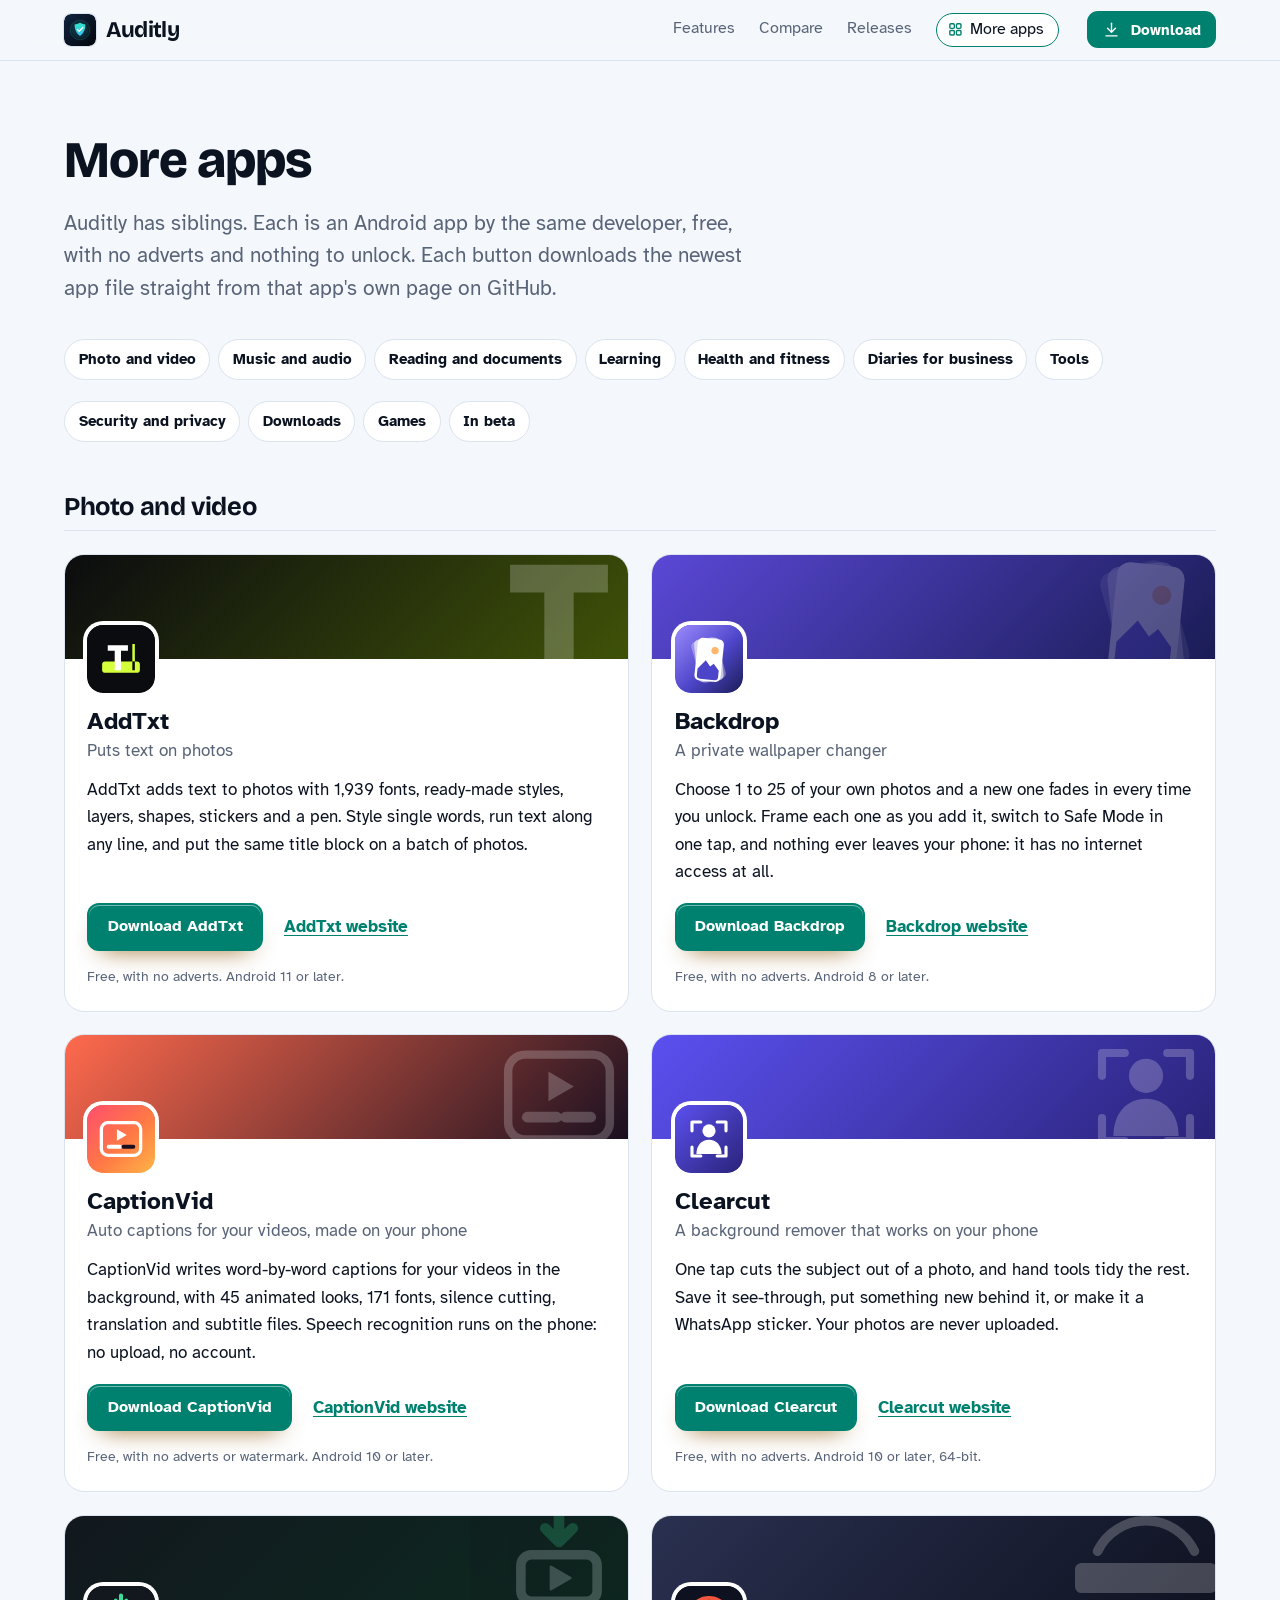
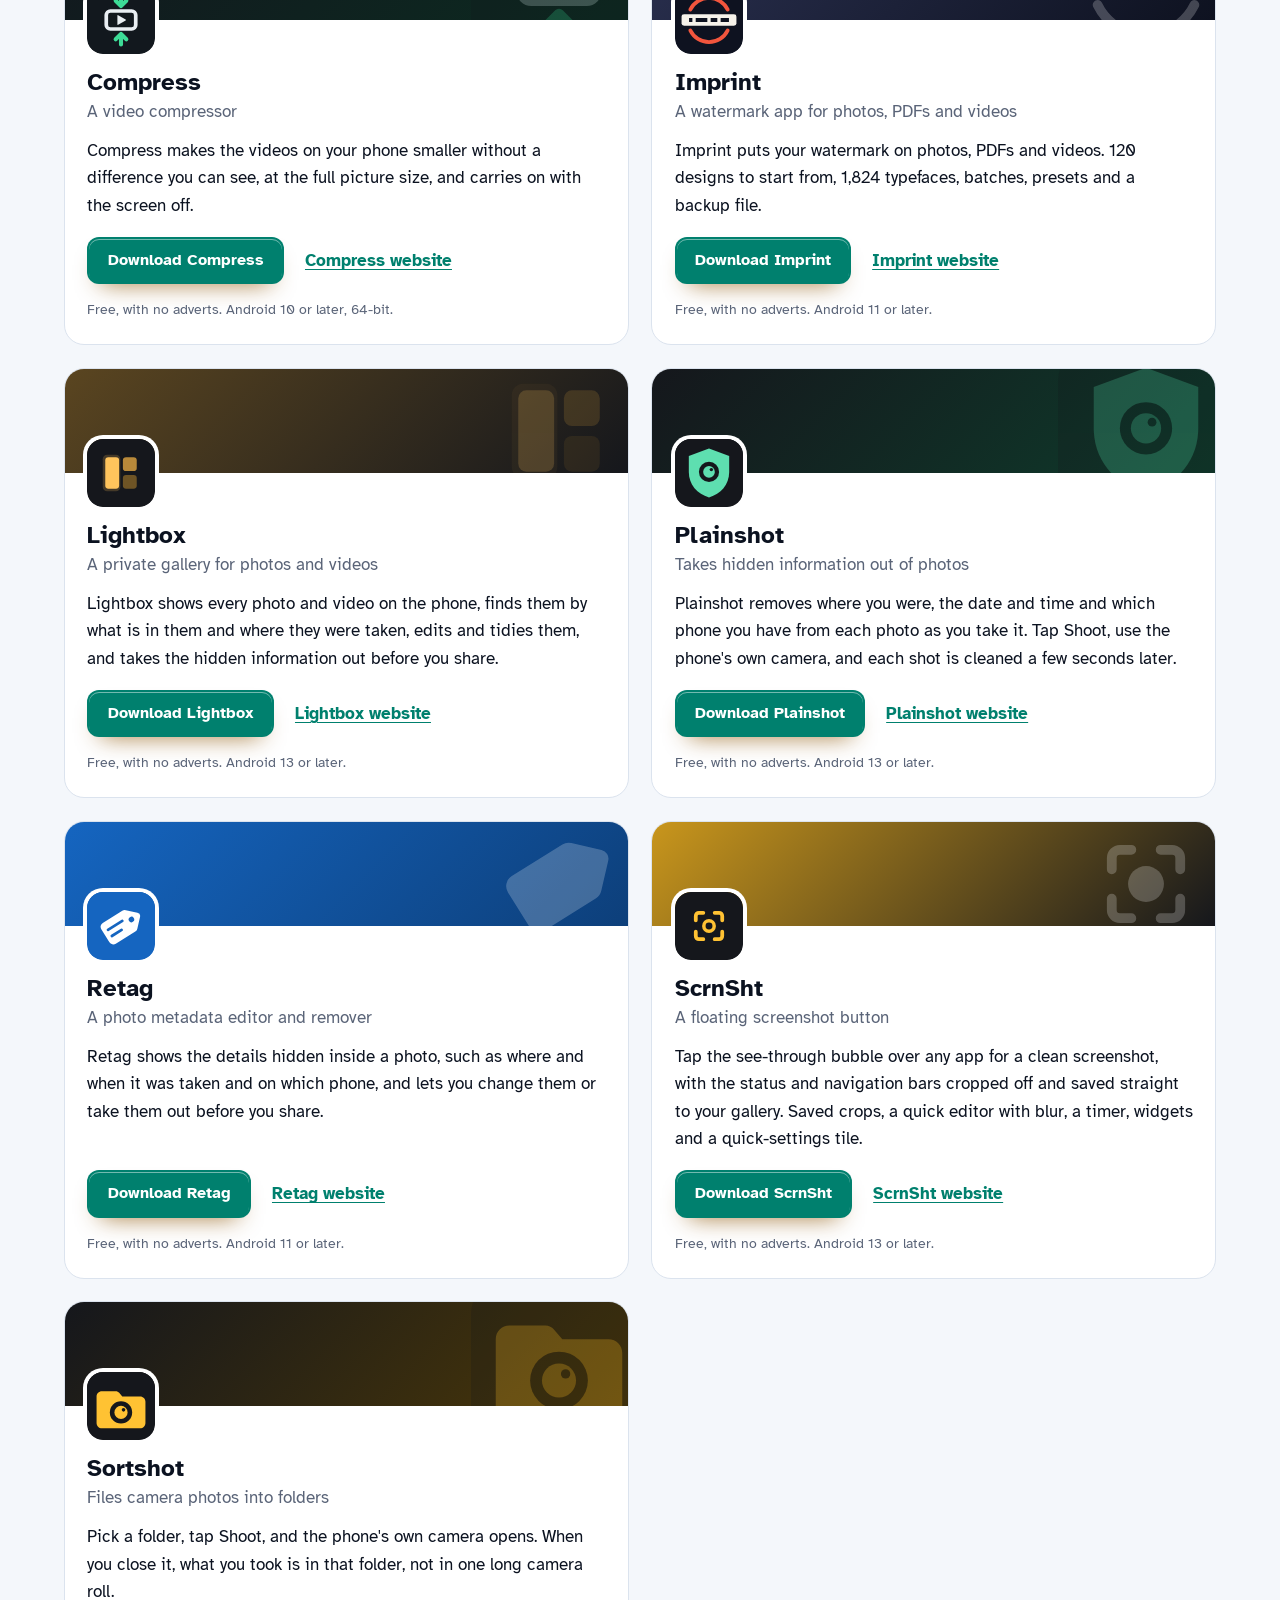
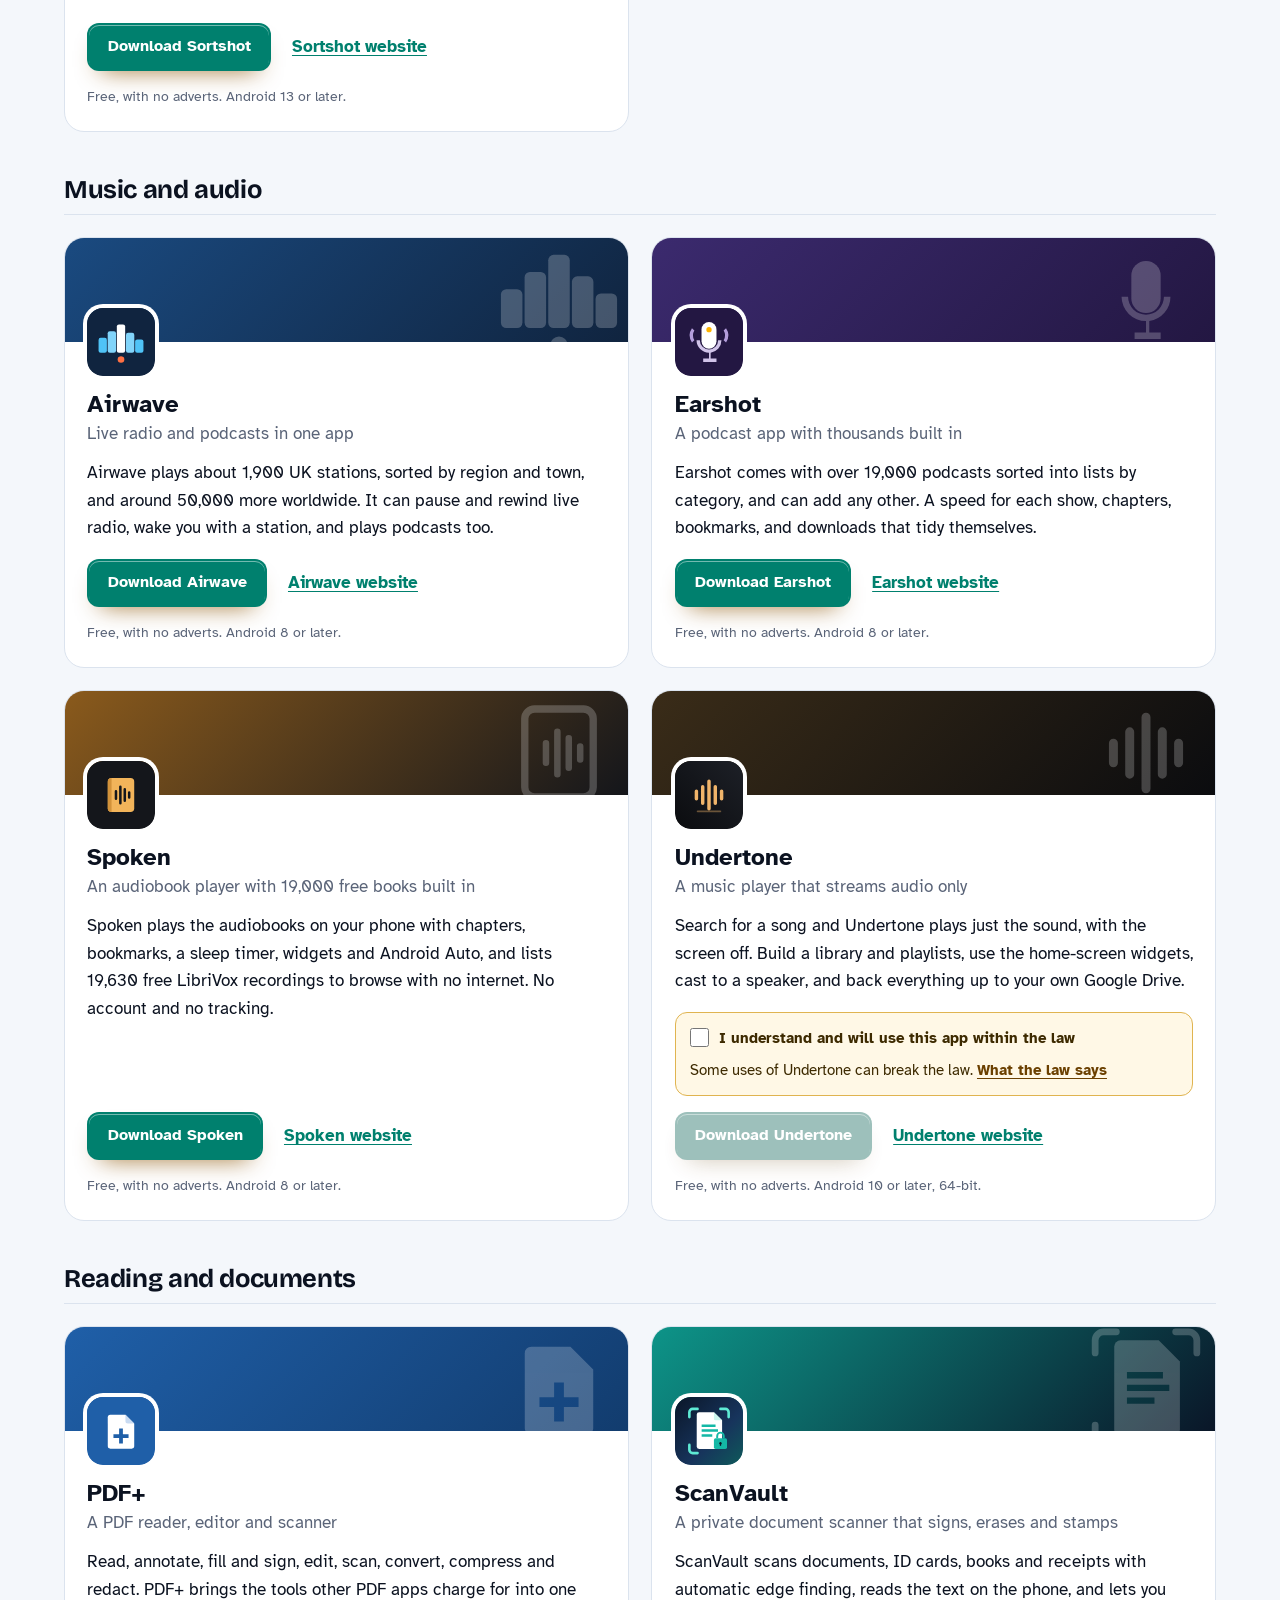
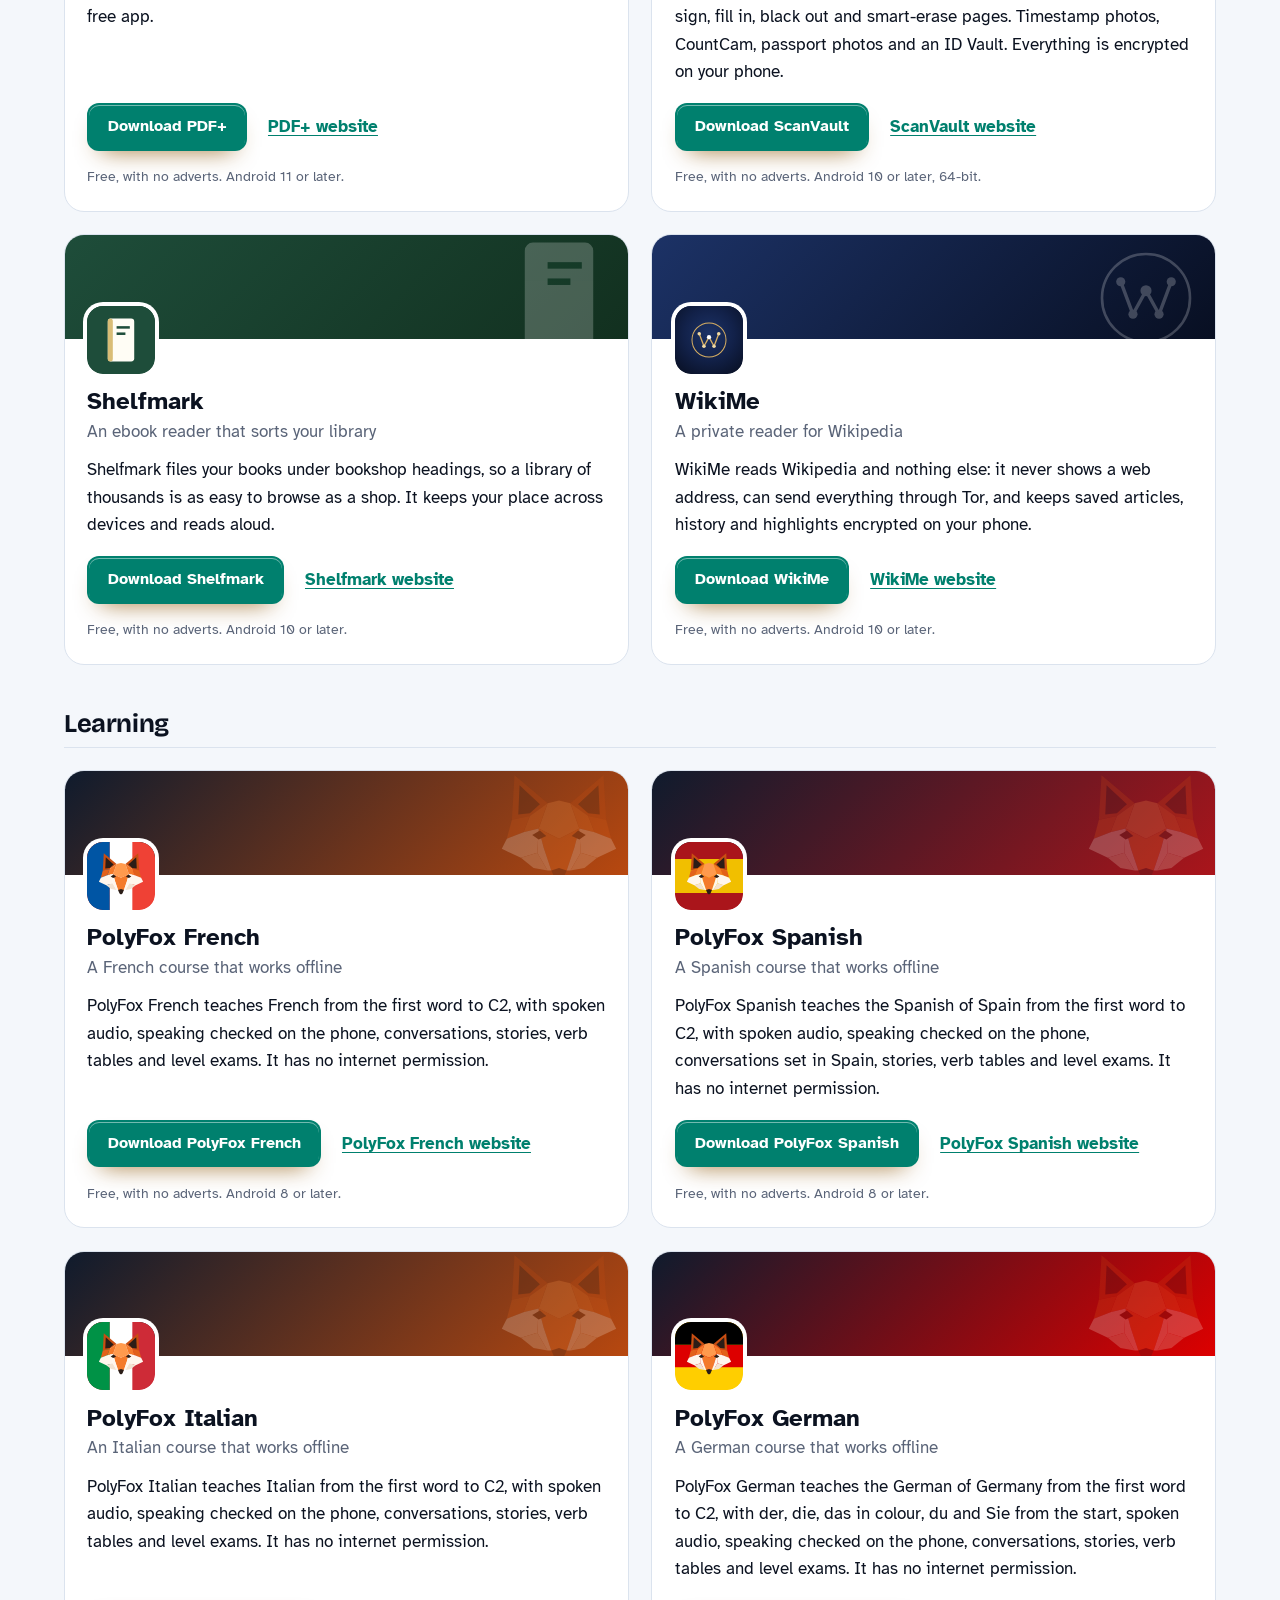
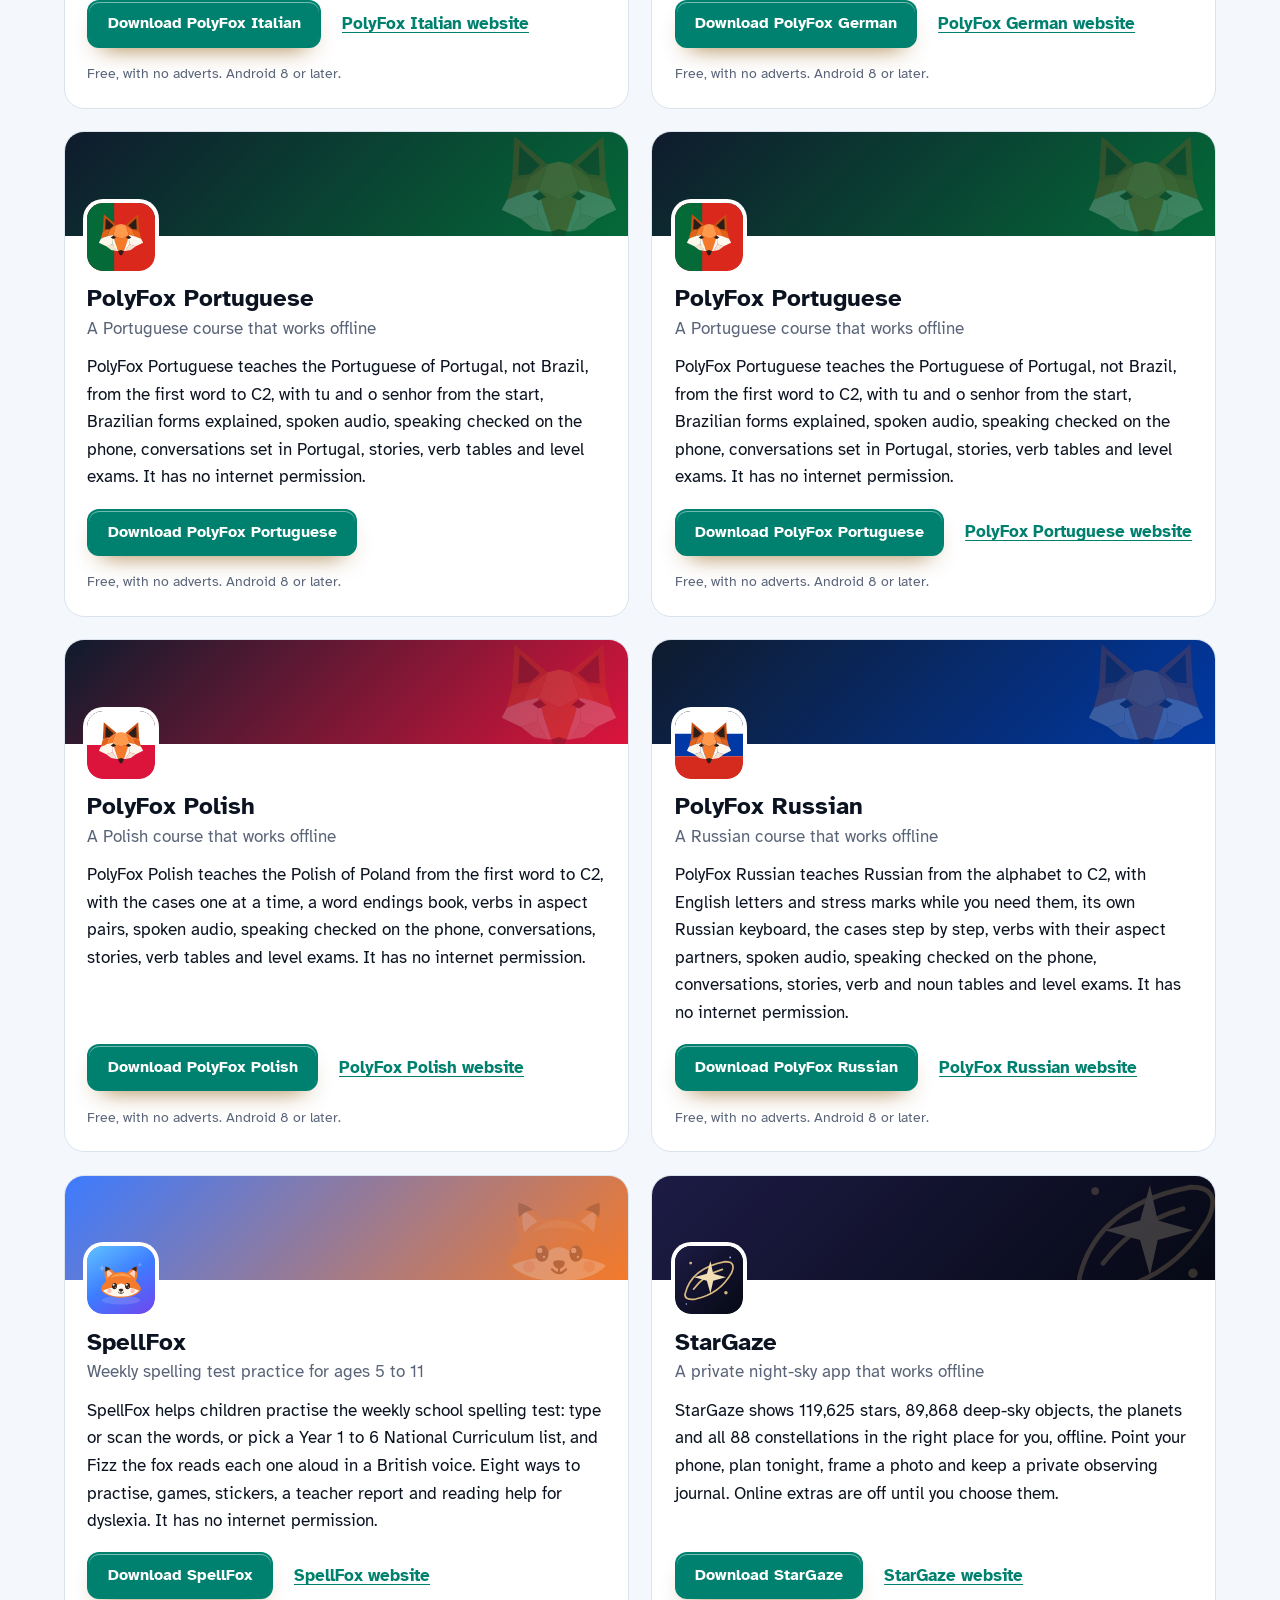
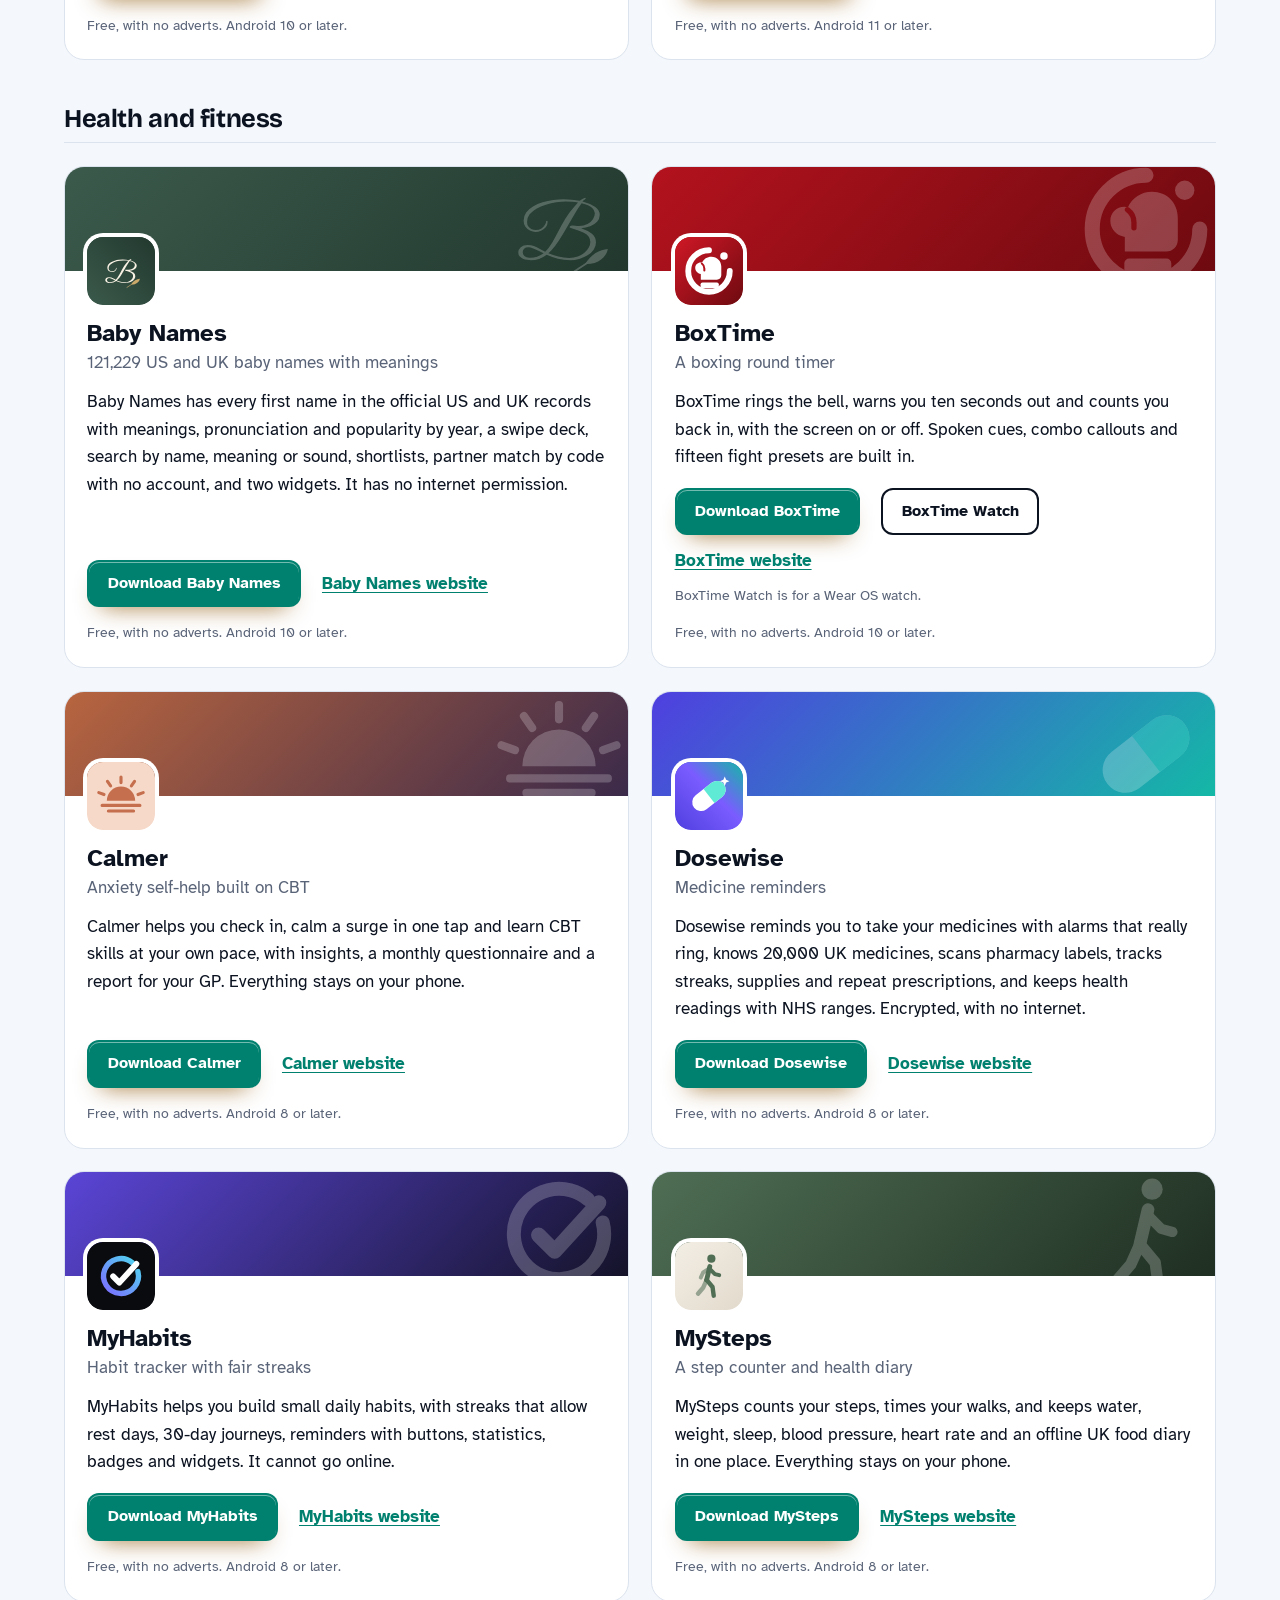
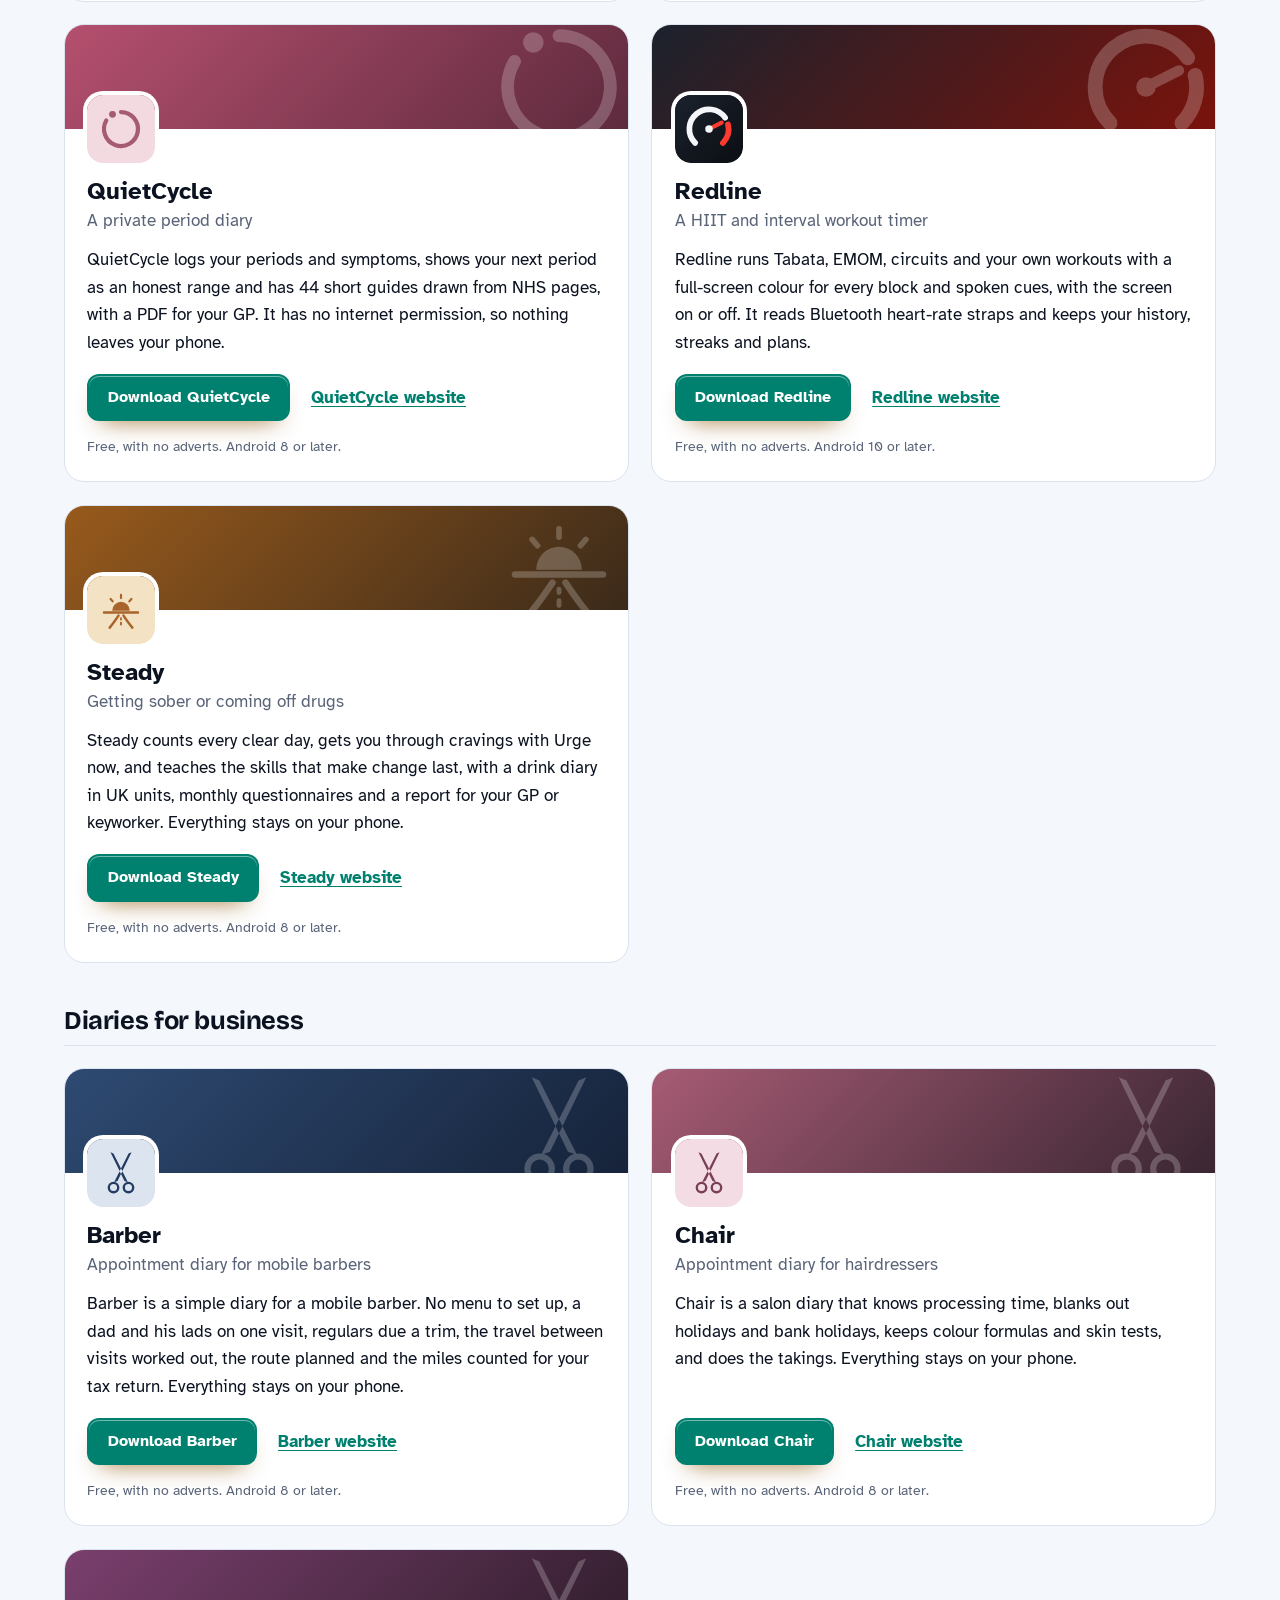
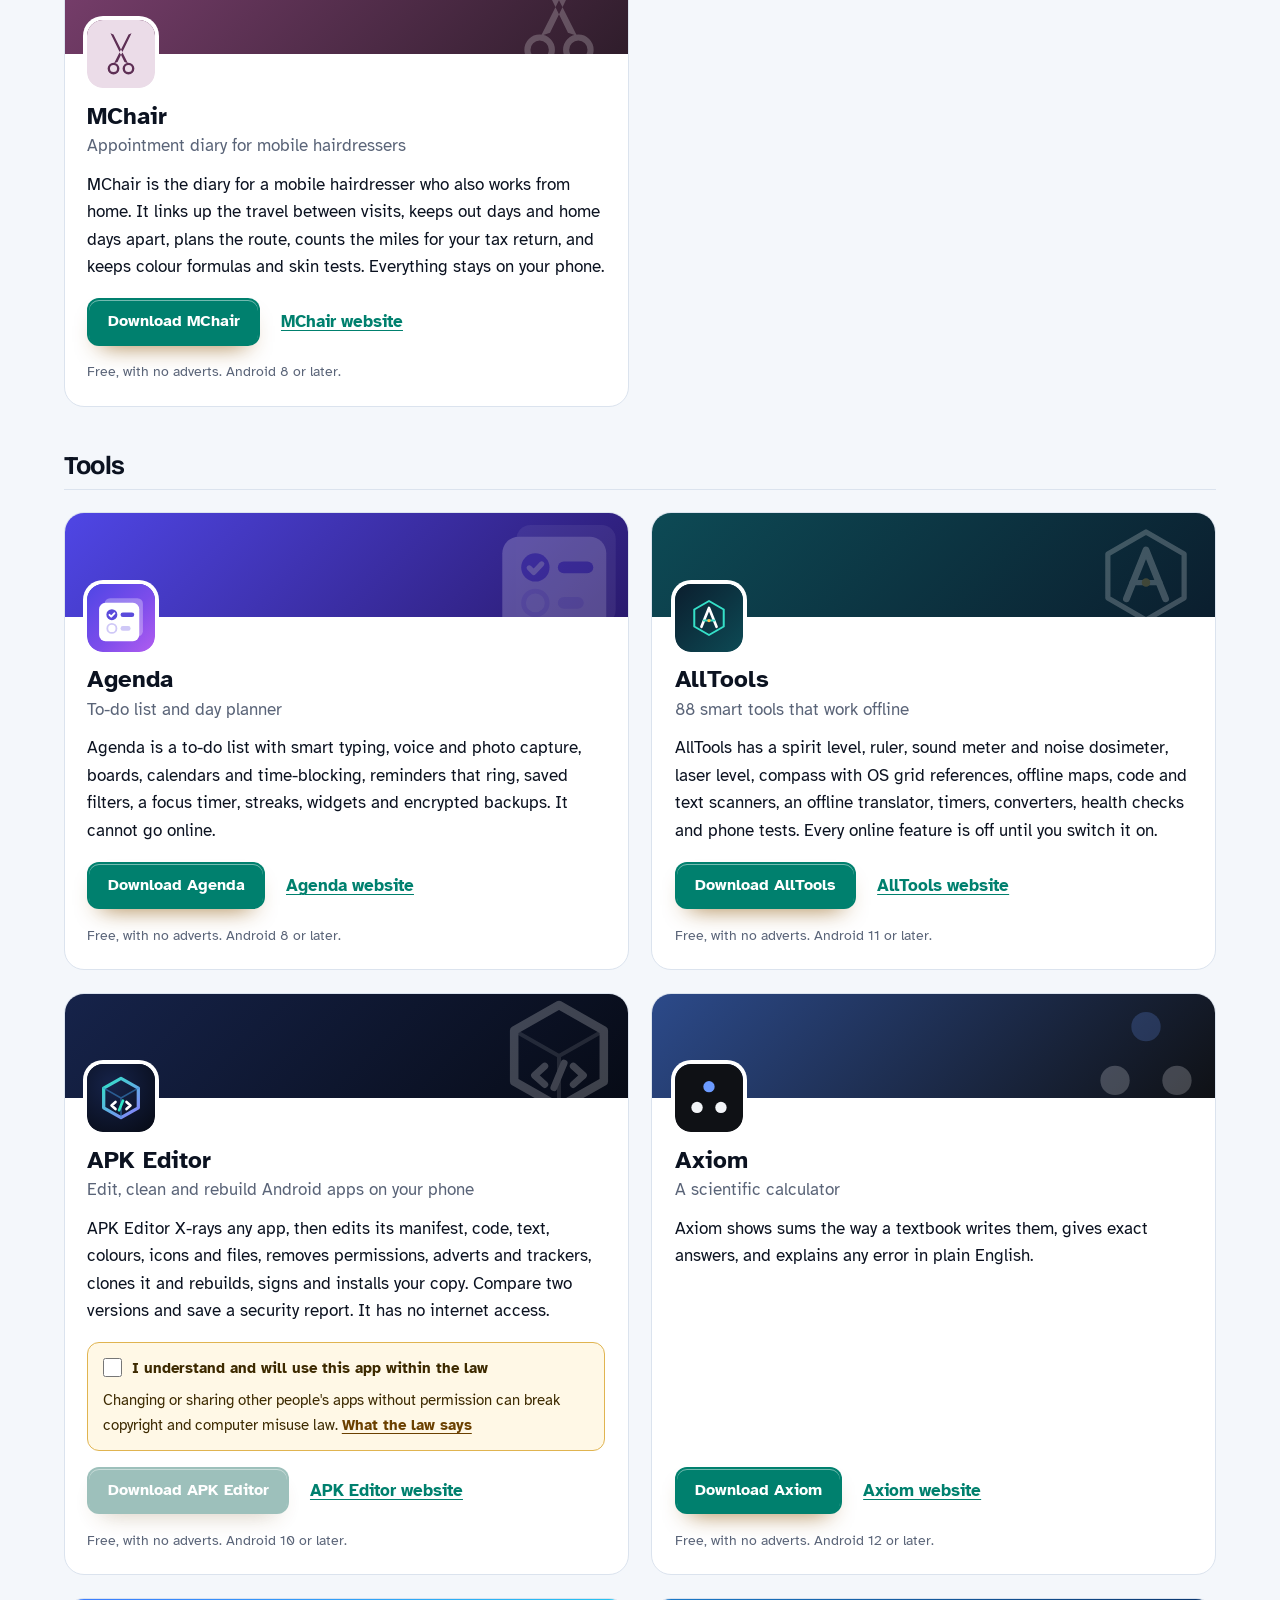
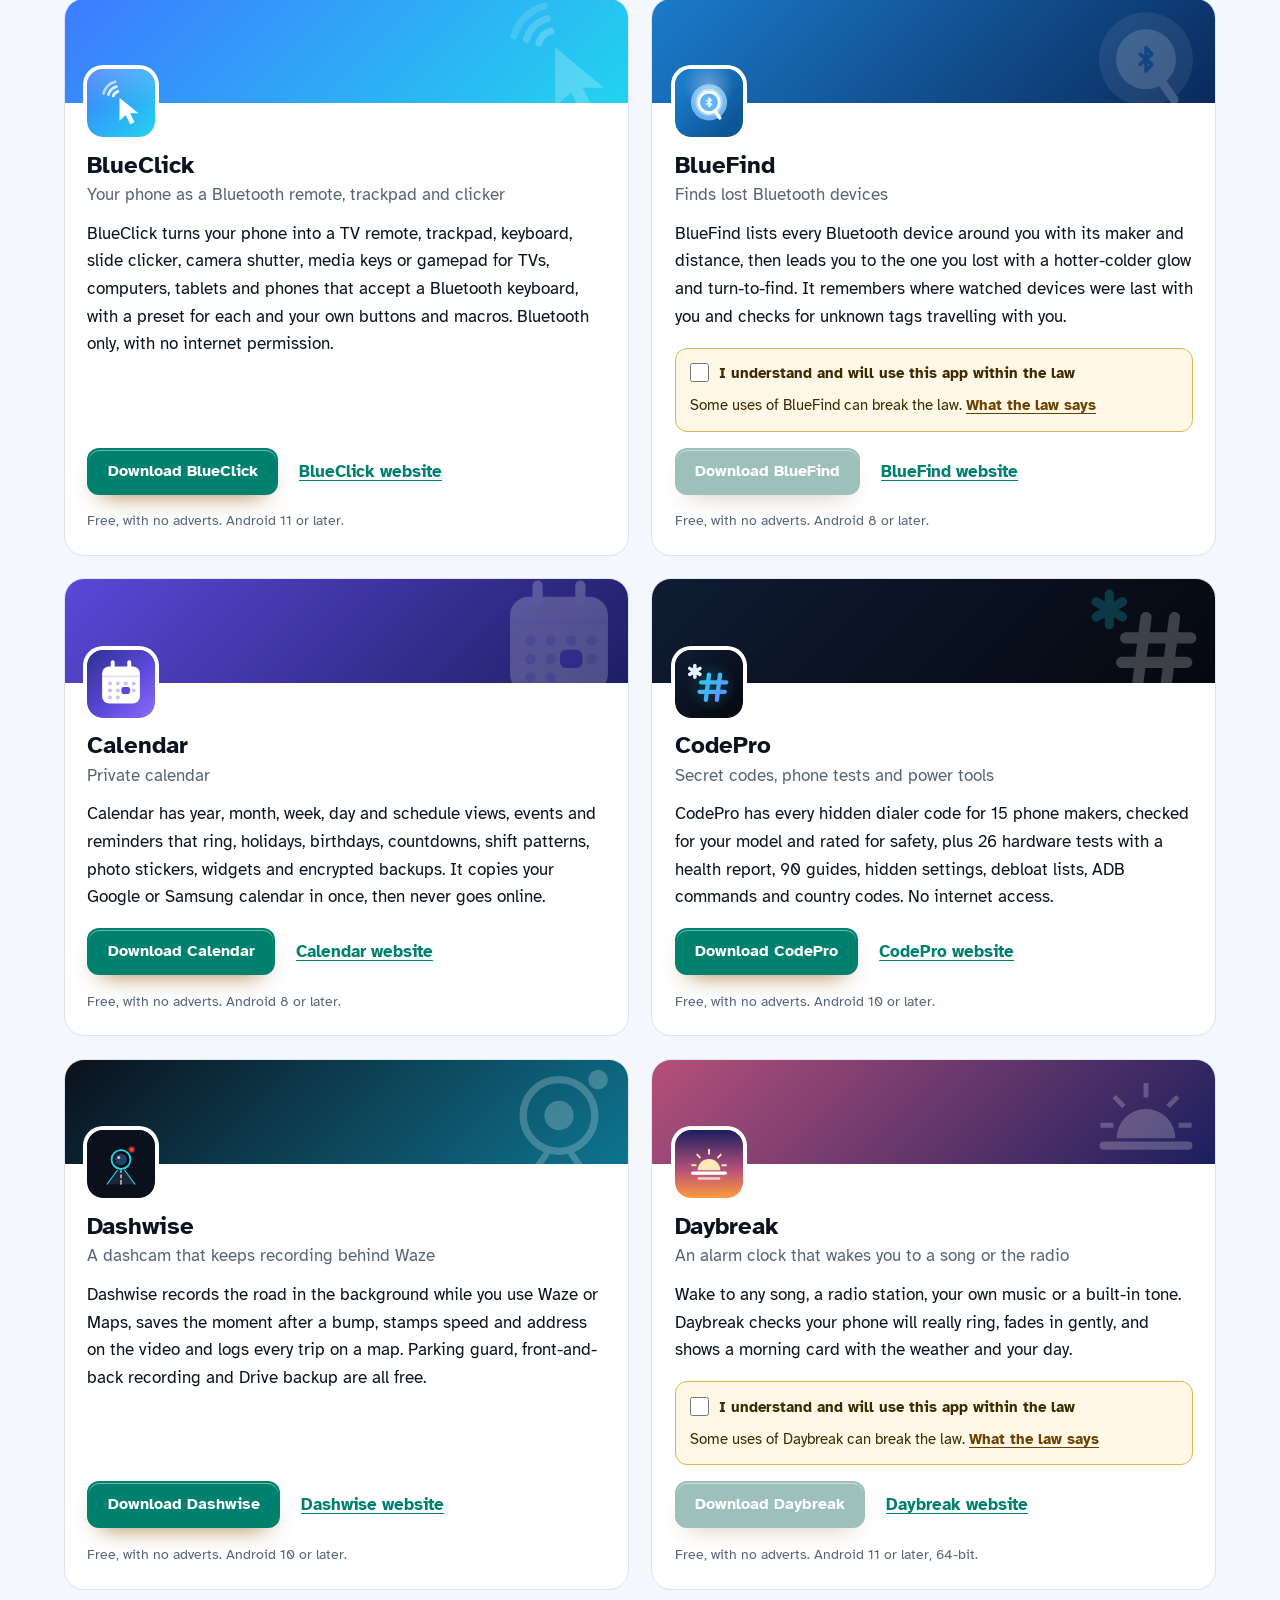
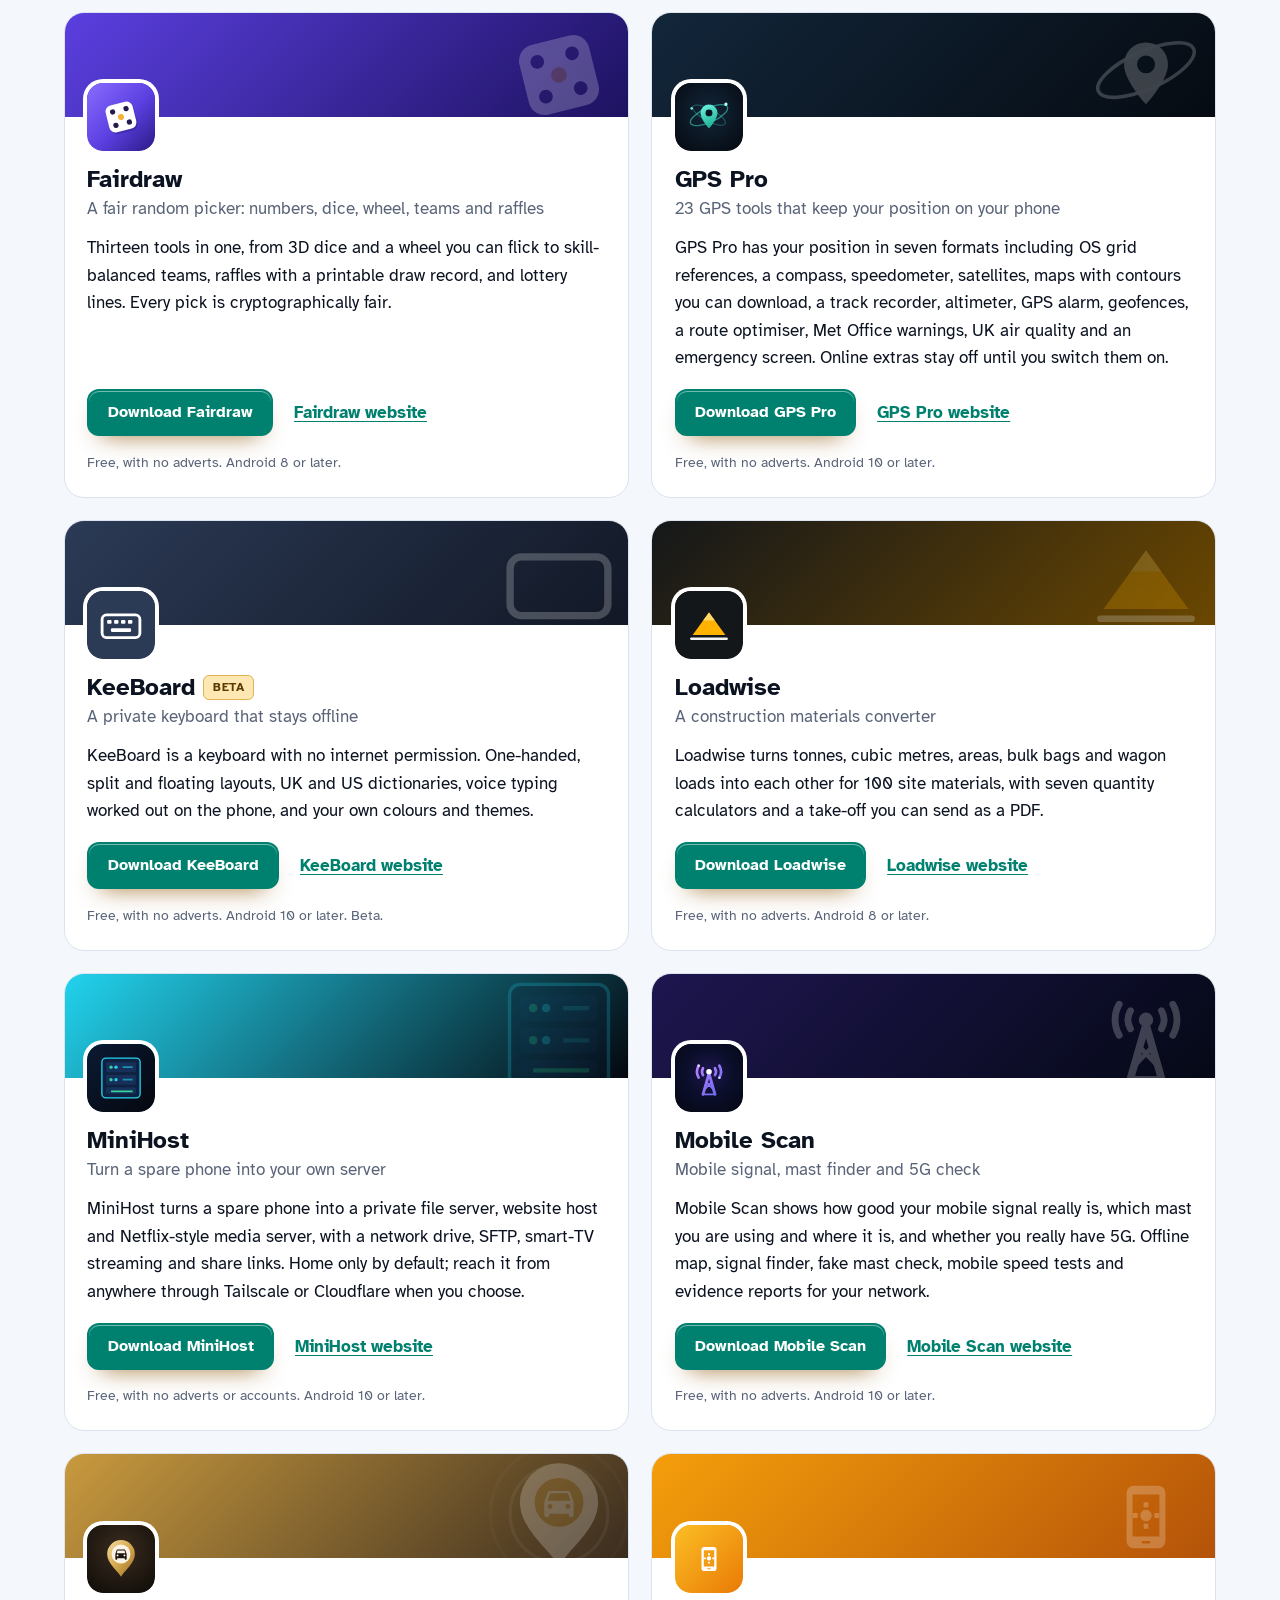
==== commit 2aa58b93: "More apps: add SpellFox" ====
--- a/more-apps.html
+++ b/more-apps.html
@@ -4,7 +4,7 @@
 <meta charset="utf-8">
 <meta name="viewport" content="width=device-width, initial-scale=1">
 <title>More free Android apps from the maker of Auditly</title>
-<meta name="description" content="All 98 free Android apps from the maker of Auditly, in one list by category, each with its download and a link to its website.">
+<meta name="description" content="All 99 free Android apps from the maker of Auditly, in one list by category, each with its download and a link to its website.">
 <meta name="author" content="Jonathan Jackson">
 <link rel="canonical" href="https://customgpter.github.io/auditly/more-apps.html">
 <meta name="theme-color" content="#f4f7fb" media="(prefers-color-scheme: light)">
@@ -12,7 +12,7 @@
 <meta property="og:type" content="website">
 <meta property="og:site_name" content="Auditly">
 <meta property="og:title" content="More free Android apps from the maker of Auditly">
-<meta property="og:description" content="All 98 free Android apps from the maker of Auditly, in one list by category, each with its download and a link to its website.">
+<meta property="og:description" content="All 99 free Android apps from the maker of Auditly, in one list by category, each with its download and a link to its website.">
 <meta property="og:url" content="https://customgpter.github.io/auditly/more-apps.html">
 <meta property="og:image" content="https://customgpter.github.io/auditly/assets/og.png">
 <meta property="og:image:width" content="1200">
@@ -26,7 +26,7 @@
 <link rel="preload" href="./assets/fonts/atkinson-hyperlegible-latin-400-normal.woff2" as="font" type="font/woff2" crossorigin>
 <link rel="stylesheet" href="./assets/site.css?v=1">
 <link rel="stylesheet" href="./assets/house.css?v=1">
-<script type="application/ld+json">{"@context":"https://schema.org","@type":"ItemList","name":"Apps from the maker of Auditly","url":"https://customgpter.github.io/auditly/more-apps.html","itemListElement":[{"@type":"ListItem","position":1,"name":"AddTxt","url":"https://customgpter.github.io/addtxt/"},{"@type":"ListItem","position":2,"name":"Backdrop","url":"https://customgpter.github.io/backdrop/"},{"@type":"ListItem","position":3,"name":"CaptionVid","url":"https://customgpter.github.io/captionvid/"},{"@type":"ListItem","position":4,"name":"Clearcut","url":"https://customgpter.github.io/clearcut/"},{"@type":"ListItem","position":5,"name":"Compress","url":"https://customgpter.github.io/compress/"},{"@type":"ListItem","position":6,"name":"Imprint","url":"https://customgpter.github.io/imprint/"},{"@type":"ListItem","position":7,"name":"Lightbox","url":"https://customgpter.github.io/lightbox/"},{"@type":"ListItem","position":8,"name":"Plainshot","url":"https://customgpter.github.io/plainshot/"},{"@type":"ListItem","position":9,"name":"Retag","url":"https://customgpter.github.io/retag/"},{"@type":"ListItem","position":10,"name":"ScrnSht","url":"https://customgpter.github.io/scrnsht/"},{"@type":"ListItem","position":11,"name":"Sortshot","url":"https://customgpter.github.io/sortshot/"},{"@type":"ListItem","position":12,"name":"Airwave","url":"https://customgpter.github.io/airwave/"},{"@type":"ListItem","position":13,"name":"Earshot","url":"https://customgpter.github.io/earshot/"},{"@type":"ListItem","position":14,"name":"Spoken","url":"https://customgpter.github.io/spoken/"},{"@type":"ListItem","position":15,"name":"Undertone","url":"https://customgpter.github.io/undertone/"},{"@type":"ListItem","position":16,"name":"PDF+","url":"https://customgpter.github.io/pdfplus/"},{"@type":"ListItem","position":17,"name":"ScanVault","url":"https://customgpter.github.io/scanvault/"},{"@type":"ListItem","position":18,"name":"Shelfmark","url":"https://customgpter.github.io/shelfmark/"},{"@type":"ListItem","position":19,"name":"WikiMe","url":"https://customgpter.github.io/wikime/"},{"@type":"ListItem","position":20,"name":"PolyFox French","url":"https://customgpter.github.io/polyfox/"},{"@type":"ListItem","position":21,"name":"PolyFox German","url":"https://customgpter.github.io/polyfox-german/"},{"@type":"ListItem","position":22,"name":"PolyFox Portuguese","url":"https://customgpter.github.io/polyfox-portuguese/"},{"@type":"ListItem","position":23,"name":"PolyFox Polish","url":"https://customgpter.github.io/polyfox-polish/"},{"@type":"ListItem","position":24,"name":"PolyFox Russian","url":"https://customgpter.github.io/polyfox-russian/"},{"@type":"ListItem","position":25,"name":"StarGaze","url":"https://customgpter.github.io/stargaze/"},{"@type":"ListItem","position":26,"name":"Baby Names","url":"https://customgpter.github.io/babynames/"},{"@type":"ListItem","position":27,"name":"BoxTime","url":"https://customgpter.github.io/boxtime/"},{"@type":"ListItem","position":28,"name":"Calmer","url":"https://customgpter.github.io/calmer/"},{"@type":"ListItem","position":29,"name":"Dosewise","url":"https://customgpter.github.io/dosewise/"},{"@type":"ListItem","position":30,"name":"MyHabits","url":"https://customgpter.github.io/myhabits/"},{"@type":"ListItem","position":31,"name":"MySteps","url":"https://customgpter.github.io/mysteps/"},{"@type":"ListItem","position":32,"name":"QuietCycle","url":"https://customgpter.github.io/quietcycle/"},{"@type":"ListItem","position":33,"name":"Redline","url":"https://customgpter.github.io/redline/"},{"@type":"ListItem","position":34,"name":"Steady","url":"https://customgpter.github.io/steady/"},{"@type":"ListItem","position":35,"name":"Barber","url":"https://customgpter.github.io/barber/"},{"@type":"ListItem","position":36,"name":"Chair","url":"https://customgpter.github.io/chair/"},{"@type":"ListItem","position":37,"name":"MChair","url":"https://customgpter.github.io/mchair/"},{"@type":"ListItem","position":38,"name":"Agenda","url":"https://customgpter.github.io/agenda/"},{"@type":"ListItem","position":39,"name":"AllTools","url":"https://customgpter.github.io/alltools/"},{"@type":"ListItem","position":40,"name":"APK Editor","url":"https://customgpter.github.io/apkeditor/"},{"@type":"ListItem","position":41,"name":"Axiom","url":"https://customgpter.github.io/axiom/"},{"@type":"ListItem","position":42,"name":"BlueClick","url":"https://customgpter.github.io/blueclick/"},{"@type":"ListItem","position":43,"name":"BlueFind","url":"https://customgpter.github.io/bluefind/"},{"@type":"ListItem","position":44,"name":"Calendar","url":"https://customgpter.github.io/calendar/"},{"@type":"ListItem","position":45,"name":"CodePro","url":"https://customgpter.github.io/codepro/"},{"@type":"ListItem","position":46,"name":"Dashwise","url":"https://customgpter.github.io/dashwise/"},{"@type":"ListItem","position":47,"name":"Daybreak","url":"https://customgpter.github.io/daybreak/"},{"@type":"ListItem","position":48,"name":"Fairdraw","url":"https://customgpter.github.io/fairdraw/"},{"@type":"ListItem","position":49,"name":"GPS Pro","url":"https://customgpter.github.io/gpspro/"},{"@type":"ListItem","position":50,"name":"KeeBoard","url":"https://customgpter.github.io/keeboard/"},{"@type":"ListItem","position":51,"name":"Loadwise","url":"https://customgpter.github.io/loadwise/"},{"@type":"ListItem","position":52,"name":"MiniHost","url":"https://customgpter.github.io/minihost/"},{"@type":"ListItem","position":53,"name":"Mobile Scan","url":"https://customgpter.github.io/mobilescan/"},{"@type":"ListItem","position":54,"name":"Parkwise","url":"https://customgpter.github.io/parkwise/"},{"@type":"ListItem","position":55,"name":"Pocketmind","url":"https://customgpter.github.io/pocketmind/"},{"@type":"ListItem","position":56,"name":"Refine","url":"https://customgpter.github.io/refine/"},{"@type":"ListItem","position":57,"name":"Shiftwise","url":"https://customgpter.github.io/shiftwise/"},{"@type":"ListItem","position":58,"name":"SimpleCalc","url":"https://customgpter.github.io/simplecalc/"},{"@type":"ListItem","position":59,"name":"Skyline","url":"https://customgpter.github.io/skyline/"},{"@type":"ListItem","position":60,"name":"Slipway","url":"https://customgpter.github.io/slipway/"},{"@type":"ListItem","position":61,"name":"Tagger","url":"https://customgpter.github.io/tagger/"},{"@type":"ListItem","position":62,"name":"TotalClean","url":"https://customgpter.github.io/totalclean/"},{"@type":"ListItem","position":63,"name":"TVLink","url":"https://customgpter.github.io/tvlink/"},{"@type":"ListItem","position":64,"name":"Unbox","url":"https://customgpter.github.io/unbox/"},{"@type":"ListItem","position":65,"name":"WhatsKeep","url":"https://customgpter.github.io/whatskeep/"},{"@type":"ListItem","position":66,"name":"WiFi Scan","url":"https://customgpter.github.io/wifiscan/"},{"@type":"ListItem","position":67,"name":"Auditly","url":"https://customgpter.github.io/auditly/"},{"@type":"ListItem","position":68,"name":"Backchannel","url":"https://customgpter.github.io/backchannel/"},{"@type":"ListItem","position":69,"name":"ENotes","url":"https://customgpter.github.io/enotes/"},{"@type":"ListItem","position":70,"name":"FindMe","url":"https://customgpter.github.io/findme/"},{"@type":"ListItem","position":71,"name":"iLock","url":"https://customgpter.github.io/ilock/"},{"@type":"ListItem","position":72,"name":"ImSafe","url":"https://customgpter.github.io/imsafe/"},{"@type":"ListItem","position":73,"name":"IShred","url":"https://customgpter.github.io/ishred/"},{"@type":"ListItem","position":74,"name":"LockBox","url":"https://customgpter.github.io/lockbox/"},{"@type":"ListItem","position":75,"name":"PassVault","url":"https://customgpter.github.io/passvault/"},{"@type":"ListItem","position":76,"name":"SpyFind","url":"https://customgpter.github.io/spyfind/"},{"@type":"ListItem","position":77,"name":"TextWipe","url":"https://customgpter.github.io/textwipe/"},{"@type":"ListItem","position":78,"name":"Tracewire","url":"https://customgpter.github.io/tracewire/"},{"@type":"ListItem","position":79,"name":"Vigil","url":"https://customgpter.github.io/vigil/"},{"@type":"ListItem","position":80,"name":"Grab","url":"https://customgpter.github.io/grab/"},{"@type":"ListItem","position":81,"name":"Swarm","url":"https://customgpter.github.io/swarm/"},{"@type":"ListItem","position":82,"name":"Plane Games","url":"https://customgpter.github.io/plane-games/"},{"@type":"ListItem","position":83,"name":"Ninefold","url":"https://customgpter.github.io/ninefold/"},{"@type":"ListItem","position":84,"name":"Cubewise","url":"https://customgpter.github.io/cubewise/"},{"@type":"ListItem","position":85,"name":"Tilewise","url":"https://customgpter.github.io/tilewise/"},{"@type":"ListItem","position":86,"name":"Letterwise","url":"https://customgpter.github.io/letterwise/"},{"@type":"ListItem","position":87,"name":"Kingside","url":"https://customgpter.github.io/kingside/"},{"@type":"ListItem","position":88,"name":"Deckhand","url":"https://customgpter.github.io/deckhand/"},{"@type":"ListItem","position":89,"name":"SNESForge","url":"https://customgpter.github.io/snesforge/"},{"@type":"ListItem","position":90,"name":"Fame Boy","url":"https://customgpter.github.io/fameboy/"},{"@type":"ListItem","position":91,"name":"PSPPro","url":"https://customgpter.github.io/psppro/"},{"@type":"ListItem","position":92,"name":"MegaGen","url":"https://customgpter.github.io/megagen/"},{"@type":"ListItem","position":93,"name":"QVR","url":"https://customgpter.github.io/qvr/"},{"@type":"ListItem","position":94,"name":"QVR Watch","url":"https://customgpter.github.io/qvr-watch/"},{"@type":"ListItem","position":95,"name":"QVRLite","url":"https://customgpter.github.io/qvrlite/"},{"@type":"ListItem","position":96,"name":"Onionz","url":"https://customgpter.github.io/onionz/"},{"@type":"ListItem","position":97,"name":"OnionzWeb","url":"https://customgpter.github.io/onionzweb/"}]}</script>
+<script type="application/ld+json">{"@context":"https://schema.org","@type":"ItemList","name":"Apps from the maker of Auditly","url":"https://customgpter.github.io/auditly/more-apps.html","itemListElement":[{"@type":"ListItem","position":1,"name":"AddTxt","url":"https://customgpter.github.io/addtxt/"},{"@type":"ListItem","position":2,"name":"Backdrop","url":"https://customgpter.github.io/backdrop/"},{"@type":"ListItem","position":3,"name":"CaptionVid","url":"https://customgpter.github.io/captionvid/"},{"@type":"ListItem","position":4,"name":"Clearcut","url":"https://customgpter.github.io/clearcut/"},{"@type":"ListItem","position":5,"name":"Compress","url":"https://customgpter.github.io/compress/"},{"@type":"ListItem","position":6,"name":"Imprint","url":"https://customgpter.github.io/imprint/"},{"@type":"ListItem","position":7,"name":"Lightbox","url":"https://customgpter.github.io/lightbox/"},{"@type":"ListItem","position":8,"name":"Plainshot","url":"https://customgpter.github.io/plainshot/"},{"@type":"ListItem","position":9,"name":"Retag","url":"https://customgpter.github.io/retag/"},{"@type":"ListItem","position":10,"name":"ScrnSht","url":"https://customgpter.github.io/scrnsht/"},{"@type":"ListItem","position":11,"name":"Sortshot","url":"https://customgpter.github.io/sortshot/"},{"@type":"ListItem","position":12,"name":"Airwave","url":"https://customgpter.github.io/airwave/"},{"@type":"ListItem","position":13,"name":"Earshot","url":"https://customgpter.github.io/earshot/"},{"@type":"ListItem","position":14,"name":"Spoken","url":"https://customgpter.github.io/spoken/"},{"@type":"ListItem","position":15,"name":"Undertone","url":"https://customgpter.github.io/undertone/"},{"@type":"ListItem","position":16,"name":"PDF+","url":"https://customgpter.github.io/pdfplus/"},{"@type":"ListItem","position":17,"name":"ScanVault","url":"https://customgpter.github.io/scanvault/"},{"@type":"ListItem","position":18,"name":"Shelfmark","url":"https://customgpter.github.io/shelfmark/"},{"@type":"ListItem","position":19,"name":"WikiMe","url":"https://customgpter.github.io/wikime/"},{"@type":"ListItem","position":20,"name":"PolyFox French","url":"https://customgpter.github.io/polyfox/"},{"@type":"ListItem","position":21,"name":"PolyFox German","url":"https://customgpter.github.io/polyfox-german/"},{"@type":"ListItem","position":22,"name":"PolyFox Portuguese","url":"https://customgpter.github.io/polyfox-portuguese/"},{"@type":"ListItem","position":23,"name":"PolyFox Polish","url":"https://customgpter.github.io/polyfox-polish/"},{"@type":"ListItem","position":24,"name":"PolyFox Russian","url":"https://customgpter.github.io/polyfox-russian/"},{"@type":"ListItem","position":25,"name":"SpellFox","url":"https://customgpter.github.io/spellfox/"},{"@type":"ListItem","position":26,"name":"StarGaze","url":"https://customgpter.github.io/stargaze/"},{"@type":"ListItem","position":27,"name":"Baby Names","url":"https://customgpter.github.io/babynames/"},{"@type":"ListItem","position":28,"name":"BoxTime","url":"https://customgpter.github.io/boxtime/"},{"@type":"ListItem","position":29,"name":"Calmer","url":"https://customgpter.github.io/calmer/"},{"@type":"ListItem","position":30,"name":"Dosewise","url":"https://customgpter.github.io/dosewise/"},{"@type":"ListItem","position":31,"name":"MyHabits","url":"https://customgpter.github.io/myhabits/"},{"@type":"ListItem","position":32,"name":"MySteps","url":"https://customgpter.github.io/mysteps/"},{"@type":"ListItem","position":33,"name":"QuietCycle","url":"https://customgpter.github.io/quietcycle/"},{"@type":"ListItem","position":34,"name":"Redline","url":"https://customgpter.github.io/redline/"},{"@type":"ListItem","position":35,"name":"Steady","url":"https://customgpter.github.io/steady/"},{"@type":"ListItem","position":36,"name":"Barber","url":"https://customgpter.github.io/barber/"},{"@type":"ListItem","position":37,"name":"Chair","url":"https://customgpter.github.io/chair/"},{"@type":"ListItem","position":38,"name":"MChair","url":"https://customgpter.github.io/mchair/"},{"@type":"ListItem","position":39,"name":"Agenda","url":"https://customgpter.github.io/agenda/"},{"@type":"ListItem","position":40,"name":"AllTools","url":"https://customgpter.github.io/alltools/"},{"@type":"ListItem","position":41,"name":"APK Editor","url":"https://customgpter.github.io/apkeditor/"},{"@type":"ListItem","position":42,"name":"Axiom","url":"https://customgpter.github.io/axiom/"},{"@type":"ListItem","position":43,"name":"BlueClick","url":"https://customgpter.github.io/blueclick/"},{"@type":"ListItem","position":44,"name":"BlueFind","url":"https://customgpter.github.io/bluefind/"},{"@type":"ListItem","position":45,"name":"Calendar","url":"https://customgpter.github.io/calendar/"},{"@type":"ListItem","position":46,"name":"CodePro","url":"https://customgpter.github.io/codepro/"},{"@type":"ListItem","position":47,"name":"Dashwise","url":"https://customgpter.github.io/dashwise/"},{"@type":"ListItem","position":48,"name":"Daybreak","url":"https://customgpter.github.io/daybreak/"},{"@type":"ListItem","position":49,"name":"Fairdraw","url":"https://customgpter.github.io/fairdraw/"},{"@type":"ListItem","position":50,"name":"GPS Pro","url":"https://customgpter.github.io/gpspro/"},{"@type":"ListItem","position":51,"name":"KeeBoard","url":"https://customgpter.github.io/keeboard/"},{"@type":"ListItem","position":52,"name":"Loadwise","url":"https://customgpter.github.io/loadwise/"},{"@type":"ListItem","position":53,"name":"MiniHost","url":"https://customgpter.github.io/minihost/"},{"@type":"ListItem","position":54,"name":"Mobile Scan","url":"https://customgpter.github.io/mobilescan/"},{"@type":"ListItem","position":55,"name":"Parkwise","url":"https://customgpter.github.io/parkwise/"},{"@type":"ListItem","position":56,"name":"Pocketmind","url":"https://customgpter.github.io/pocketmind/"},{"@type":"ListItem","position":57,"name":"Refine","url":"https://customgpter.github.io/refine/"},{"@type":"ListItem","position":58,"name":"Shiftwise","url":"https://customgpter.github.io/shiftwise/"},{"@type":"ListItem","position":59,"name":"SimpleCalc","url":"https://customgpter.github.io/simplecalc/"},{"@type":"ListItem","position":60,"name":"Skyline","url":"https://customgpter.github.io/skyline/"},{"@type":"ListItem","position":61,"name":"Slipway","url":"https://customgpter.github.io/slipway/"},{"@type":"ListItem","position":62,"name":"Tagger","url":"https://customgpter.github.io/tagger/"},{"@type":"ListItem","position":63,"name":"TotalClean","url":"https://customgpter.github.io/totalclean/"},{"@type":"ListItem","position":64,"name":"TVLink","url":"https://customgpter.github.io/tvlink/"},{"@type":"ListItem","position":65,"name":"Unbox","url":"https://customgpter.github.io/unbox/"},{"@type":"ListItem","position":66,"name":"WhatsKeep","url":"https://customgpter.github.io/whatskeep/"},{"@type":"ListItem","position":67,"name":"WiFi Scan","url":"https://customgpter.github.io/wifiscan/"},{"@type":"ListItem","position":68,"name":"Auditly","url":"https://customgpter.github.io/auditly/"},{"@type":"ListItem","position":69,"name":"Backchannel","url":"https://customgpter.github.io/backchannel/"},{"@type":"ListItem","position":70,"name":"ENotes","url":"https://customgpter.github.io/enotes/"},{"@type":"ListItem","position":71,"name":"FindMe","url":"https://customgpter.github.io/findme/"},{"@type":"ListItem","position":72,"name":"iLock","url":"https://customgpter.github.io/ilock/"},{"@type":"ListItem","position":73,"name":"ImSafe","url":"https://customgpter.github.io/imsafe/"},{"@type":"ListItem","position":74,"name":"IShred","url":"https://customgpter.github.io/ishred/"},{"@type":"ListItem","position":75,"name":"LockBox","url":"https://customgpter.github.io/lockbox/"},{"@type":"ListItem","position":76,"name":"PassVault","url":"https://customgpter.github.io/passvault/"},{"@type":"ListItem","position":77,"name":"SpyFind","url":"https://customgpter.github.io/spyfind/"},{"@type":"ListItem","position":78,"name":"TextWipe","url":"https://customgpter.github.io/textwipe/"},{"@type":"ListItem","position":79,"name":"Tracewire","url":"https://customgpter.github.io/tracewire/"},{"@type":"ListItem","position":80,"name":"Vigil","url":"https://customgpter.github.io/vigil/"},{"@type":"ListItem","position":81,"name":"Grab","url":"https://customgpter.github.io/grab/"},{"@type":"ListItem","position":82,"name":"Swarm","url":"https://customgpter.github.io/swarm/"},{"@type":"ListItem","position":83,"name":"Plane Games","url":"https://customgpter.github.io/plane-games/"},{"@type":"ListItem","position":84,"name":"Ninefold","url":"https://customgpter.github.io/ninefold/"},{"@type":"ListItem","position":85,"name":"Cubewise","url":"https://customgpter.github.io/cubewise/"},{"@type":"ListItem","position":86,"name":"Tilewise","url":"https://customgpter.github.io/tilewise/"},{"@type":"ListItem","position":87,"name":"Letterwise","url":"https://customgpter.github.io/letterwise/"},{"@type":"ListItem","position":88,"name":"Kingside","url":"https://customgpter.github.io/kingside/"},{"@type":"ListItem","position":89,"name":"Deckhand","url":"https://customgpter.github.io/deckhand/"},{"@type":"ListItem","position":90,"name":"SNESForge","url":"https://customgpter.github.io/snesforge/"},{"@type":"ListItem","position":91,"name":"Fame Boy","url":"https://customgpter.github.io/fameboy/"},{"@type":"ListItem","position":92,"name":"PSPPro","url":"https://customgpter.github.io/psppro/"},{"@type":"ListItem","position":93,"name":"MegaGen","url":"https://customgpter.github.io/megagen/"},{"@type":"ListItem","position":94,"name":"QVR","url":"https://customgpter.github.io/qvr/"},{"@type":"ListItem","position":95,"name":"QVR Watch","url":"https://customgpter.github.io/qvr-watch/"},{"@type":"ListItem","position":96,"name":"QVRLite","url":"https://customgpter.github.io/qvrlite/"},{"@type":"ListItem","position":97,"name":"Onionz","url":"https://customgpter.github.io/onionz/"},{"@type":"ListItem","position":98,"name":"OnionzWeb","url":"https://customgpter.github.io/onionzweb/"}]}</script>
 <link rel="stylesheet" href="./assets/apps-list.css?v=1">
 <script src="./assets/apps-list.js?v=1" defer></script>
 </head>
@@ -70,7 +70,7 @@
 <div class="mapps-group" role="group" aria-labelledby="apps-learning"><h2 class="mapps-cat" id="apps-learning">Learning</h2>
 <ul class="mapps"><li class="mapp" style="--b:#0f1b2d;--b2:#b8480f"><div class="mapp-cover" aria-hidden="true"><svg viewBox="0 0 108 108"><polygon fill="#C94E12" points="26.7,17.9 47.0,35.1 36.1,42.9 25.1,45.2"/><polygon fill="#C94E12" points="82.9,45.2 71.9,42.9 61.0,35.1 81.3,17.9"/><polygon fill="#2B1D17" points="29.8,24.1 42.3,35.8 36.1,41.3 29.0,42.1"/><polygon fill="#2B1D17" points="79.0,42.1 71.9,41.3 65.7,35.8 78.2,24.1"/><polygon fill="#FF9A4D" points="54.0,33.5 47.0,35.1 41.5,50.7 54.0,56.9"/><polygon fill="#FF9A4D" points="54.0,56.9 66.5,50.7 61.0,35.1 54.0,33.5"/><polygon fill="#F47A2A" points="47.0,35.1 36.1,42.9 32.2,53.0 41.5,50.7"/><polygon fill="#F47A2A" points="66.5,50.7 75.8,53.0 71.9,42.9 61.0,35.1"/><polygon fill="#E2611A" points="36.1,42.9 25.1,45.2 22.0,56.9 32.2,53.0"/><polygon fill="#E2611A" points="75.8,53.0 86.0,56.9 82.9,45.2 71.9,42.9"/><polygon fill="#FFF6EC" points="32.2,53.0 22.0,56.9 18.9,63.1 30.6,68.6 40.7,65.5 41.5,50.7"/><polygon fill="#FFF6EC" points="66.5,50.7 67.3,65.5 77.4,68.6 89.1,63.1 86.0,56.9 75.8,53.0"/><polygon fill="#F3E3D2" points="30.6,68.6 40.7,65.5 47.0,76.4 38.4,74.8"/><polygon fill="#F3E3D2" points="69.6,74.8 61.0,76.4 67.3,65.5 77.4,68.6"/><polygon fill="#F47A2A" points="41.5,50.7 54.0,56.9 54.0,78.0 49.3,76.4 44.6,62.4"/><polygon fill="#F47A2A" points="63.4,62.4 58.7,76.4 54.0,78.0 54.0,56.9 66.5,50.7"/><polygon fill="#FFF6EC" points="41.5,50.7 44.6,62.4 49.3,76.4 47.0,76.4 40.7,65.5"/><polygon fill="#FFF6EC" points="67.3,65.5 61.0,76.4 58.7,76.4 63.4,62.4 66.5,50.7"/><polygon fill="#2B1D17" points="49.3,76.4 54.0,74.8 58.7,76.4 56.3,81.9 54.0,83.4 51.7,81.9"/><polygon fill="#2B1D17" points="37.6,54.6 42.3,51.8 46.2,55.3 41.5,57.3"/><polygon fill="#2B1D17" points="66.5,57.3 61.8,55.3 65.7,51.8 70.4,54.6"/></svg></div><div class="mapp-body"><svg class="mapp-icon" viewBox="0 0 108 108" aria-hidden="true"><rect width="108" height="108" rx="24" fill="#EF4135"/><path fill="#FFFFFF" d="M36 0H72V108H36Z"/><path fill="#0055A4" d="M24 0H36V108H24A24 24 0 0 1 0 84V24A24 24 0 0 1 24 0Z"/><polygon fill="#C94E12" points="26.7,17.9 47.0,35.1 36.1,42.9 25.1,45.2"/><polygon fill="#C94E12" points="82.9,45.2 71.9,42.9 61.0,35.1 81.3,17.9"/><polygon fill="#2B1D17" points="29.8,24.1 42.3,35.8 36.1,41.3 29.0,42.1"/><polygon fill="#2B1D17" points="79.0,42.1 71.9,41.3 65.7,35.8 78.2,24.1"/><polygon fill="#FF9A4D" points="54.0,33.5 47.0,35.1 41.5,50.7 54.0,56.9"/><polygon fill="#FF9A4D" points="54.0,56.9 66.5,50.7 61.0,35.1 54.0,33.5"/><polygon fill="#F47A2A" points="47.0,35.1 36.1,42.9 32.2,53.0 41.5,50.7"/><polygon fill="#F47A2A" points="66.5,50.7 75.8,53.0 71.9,42.9 61.0,35.1"/><polygon fill="#E2611A" points="36.1,42.9 25.1,45.2 22.0,56.9 32.2,53.0"/><polygon fill="#E2611A" points="75.8,53.0 86.0,56.9 82.9,45.2 71.9,42.9"/><polygon fill="#FFF6EC" points="32.2,53.0 22.0,56.9 18.9,63.1 30.6,68.6 40.7,65.5 41.5,50.7"/><polygon fill="#FFF6EC" points="66.5,50.7 67.3,65.5 77.4,68.6 89.1,63.1 86.0,56.9 75.8,53.0"/><polygon fill="#F3E3D2" points="30.6,68.6 40.7,65.5 47.0,76.4 38.4,74.8"/><polygon fill="#F3E3D2" points="69.6,74.8 61.0,76.4 67.3,65.5 77.4,68.6"/><polygon fill="#F47A2A" points="41.5,50.7 54.0,56.9 54.0,78.0 49.3,76.4 44.6,62.4"/><polygon fill="#F47A2A" points="63.4,62.4 58.7,76.4 54.0,78.0 54.0,56.9 66.5,50.7"/><polygon fill="#FFF6EC" points="41.5,50.7 44.6,62.4 49.3,76.4 47.0,76.4 40.7,65.5"/><polygon fill="#FFF6EC" points="67.3,65.5 61.0,76.4 58.7,76.4 63.4,62.4 66.5,50.7"/><polygon fill="#2B1D17" points="49.3,76.4 54.0,74.8 58.7,76.4 56.3,81.9 54.0,83.4 51.7,81.9"/><polygon fill="#2B1D17" points="37.6,54.6 42.3,51.8 46.2,55.3 41.5,57.3"/><polygon fill="#2B1D17" points="66.5,57.3 61.8,55.3 65.7,51.8 70.4,54.6"/></svg><h3>PolyFox French</h3><p class="mapp-kind">A French course that works offline</p><p class="mapp-say">PolyFox French teaches French from the first word to C2, with spoken audio, speaking checked on the phone, conversations, stories, verb tables and level exams. It has no internet permission.</p><p class="mapp-go"><a class="button" href="https://github.com/CustomGPTer/polyfox/releases/latest/download/PolyFox.apk">Download PolyFox French</a><a class="mapp-site" href="https://customgpter.github.io/polyfox/">PolyFox French website</a></p><p class="mapp-needs">Free, with no adverts. Android 8 or later.</p></div></li><li class="mapp" style="--b:#0f1b2d;--b2:#aa151b"><div class="mapp-cover" aria-hidden="true"><svg viewBox="0 0 108 108"><polygon fill="#C94E12" points="26.7,17.9 47.0,35.1 36.1,42.9 25.1,45.2"/><polygon fill="#C94E12" points="82.9,45.2 71.9,42.9 61.0,35.1 81.3,17.9"/><polygon fill="#2B1D17" points="29.8,24.1 42.3,35.8 36.1,41.3 29.0,42.1"/><polygon fill="#2B1D17" points="79.0,42.1 71.9,41.3 65.7,35.8 78.2,24.1"/><polygon fill="#FF9A4D" points="54.0,33.5 47.0,35.1 41.5,50.7 54.0,56.9"/><polygon fill="#FF9A4D" points="54.0,56.9 66.5,50.7 61.0,35.1 54.0,33.5"/><polygon fill="#F47A2A" points="47.0,35.1 36.1,42.9 32.2,53.0 41.5,50.7"/><polygon fill="#F47A2A" points="66.5,50.7 75.8,53.0 71.9,42.9 61.0,35.1"/><polygon fill="#E2611A" points="36.1,42.9 25.1,45.2 22.0,56.9 32.2,53.0"/><polygon fill="#E2611A" points="75.8,53.0 86.0,56.9 82.9,45.2 71.9,42.9"/><polygon fill="#FFF6EC" points="32.2,53.0 22.0,56.9 18.9,63.1 30.6,68.6 40.7,65.5 41.5,50.7"/><polygon fill="#FFF6EC" points="66.5,50.7 67.3,65.5 77.4,68.6 89.1,63.1 86.0,56.9 75.8,53.0"/><polygon fill="#F3E3D2" points="30.6,68.6 40.7,65.5 47.0,76.4 38.4,74.8"/><polygon fill="#F3E3D2" points="69.6,74.8 61.0,76.4 67.3,65.5 77.4,68.6"/><polygon fill="#F47A2A" points="41.5,50.7 54.0,56.9 54.0,78.0 49.3,76.4 44.6,62.4"/><polygon fill="#F47A2A" points="63.4,62.4 58.7,76.4 54.0,78.0 54.0,56.9 66.5,50.7"/><polygon fill="#FFF6EC" points="41.5,50.7 44.6,62.4 49.3,76.4 47.0,76.4 40.7,65.5"/><polygon fill="#FFF6EC" points="67.3,65.5 61.0,76.4 58.7,76.4 63.4,62.4 66.5,50.7"/><polygon fill="#2B1D17" points="49.3,76.4 54.0,74.8 58.7,76.4 56.3,81.9 54.0,83.4 51.7,81.9"/><polygon fill="#2B1D17" points="37.6,54.6 42.3,51.8 46.2,55.3 41.5,57.3"/><polygon fill="#2B1D17" points="66.5,57.3 61.8,55.3 65.7,51.8 70.4,54.6"/></svg></div><div class="mapp-body"><svg class="mapp-icon" viewBox="0 0 108 108" aria-hidden="true"><rect width="108" height="108" rx="24" fill="#AA151B"/><path fill="#F1BF00" d="M0 27H108V81H0Z"/><polygon fill="#C94E12" points="26.7,17.9 47.0,35.1 36.1,42.9 25.1,45.2"/><polygon fill="#C94E12" points="82.9,45.2 71.9,42.9 61.0,35.1 81.3,17.9"/><polygon fill="#2B1D17" points="29.8,24.1 42.3,35.8 36.1,41.3 29.0,42.1"/><polygon fill="#2B1D17" points="79.0,42.1 71.9,41.3 65.7,35.8 78.2,24.1"/><polygon fill="#FF9A4D" points="54.0,33.5 47.0,35.1 41.5,50.7 54.0,56.9"/><polygon fill="#FF9A4D" points="54.0,56.9 66.5,50.7 61.0,35.1 54.0,33.5"/><polygon fill="#F47A2A" points="47.0,35.1 36.1,42.9 32.2,53.0 41.5,50.7"/><polygon fill="#F47A2A" points="66.5,50.7 75.8,53.0 71.9,42.9 61.0,35.1"/><polygon fill="#E2611A" points="36.1,42.9 25.1,45.2 22.0,56.9 32.2,53.0"/><polygon fill="#E2611A" points="75.8,53.0 86.0,56.9 82.9,45.2 71.9,42.9"/><polygon fill="#FFF6EC" points="32.2,53.0 22.0,56.9 18.9,63.1 30.6,68.6 40.7,65.5 41.5,50.7"/><polygon fill="#FFF6EC" points="66.5,50.7 67.3,65.5 77.4,68.6 89.1,63.1 86.0,56.9 75.8,53.0"/><polygon fill="#F3E3D2" points="30.6,68.6 40.7,65.5 47.0,76.4 38.4,74.8"/><polygon fill="#F3E3D2" points="69.6,74.8 61.0,76.4 67.3,65.5 77.4,68.6"/><polygon fill="#F47A2A" points="41.5,50.7 54.0,56.9 54.0,78.0 49.3,76.4 44.6,62.4"/><polygon fill="#F47A2A" points="63.4,62.4 58.7,76.4 54.0,78.0 54.0,56.9 66.5,50.7"/><polygon fill="#FFF6EC" points="41.5,50.7 44.6,62.4 49.3,76.4 47.0,76.4 40.7,65.5"/><polygon fill="#FFF6EC" points="67.3,65.5 61.0,76.4 58.7,76.4 63.4,62.4 66.5,50.7"/><polygon fill="#2B1D17" points="49.3,76.4 54.0,74.8 58.7,76.4 56.3,81.9 54.0,83.4 51.7,81.9"/><polygon fill="#2B1D17" points="37.6,54.6 42.3,51.8 46.2,55.3 41.5,57.3"/><polygon fill="#2B1D17" points="66.5,57.3 61.8,55.3 65.7,51.8 70.4,54.6"/></svg><h3>PolyFox Spanish</h3><p class="mapp-kind">A Spanish course that works offline</p><p class="mapp-say">PolyFox Spanish teaches the Spanish of Spain from the first word to C2, with spoken audio, speaking checked on the phone, conversations set in Spain, stories, verb tables and level exams. It has no internet permission.</p><p class="mapp-go"><a class="button" href="https://github.com/CustomGPTer/polyfox-spanish/releases/latest/download/PolyFox.apk">Download PolyFox Spanish</a><a class="mapp-site" href="https://customgpter.github.io/polyfox-spanish/">PolyFox Spanish website</a></p><p class="mapp-needs">Free, with no adverts. Android 8 or later.</p></div></li>
 <li class="mapp" style="--b:#0f1b2d;--b2:#b8480f"><div class="mapp-cover" aria-hidden="true"><svg viewBox="0 0 108 108"><polygon fill="#C94E12" points="26.7,17.9 47.0,35.1 36.1,42.9 25.1,45.2"/><polygon fill="#C94E12" points="82.9,45.2 71.9,42.9 61.0,35.1 81.3,17.9"/><polygon fill="#2B1D17" points="29.8,24.1 42.3,35.8 36.1,41.3 29.0,42.1"/><polygon fill="#2B1D17" points="79.0,42.1 71.9,41.3 65.7,35.8 78.2,24.1"/><polygon fill="#FF9A4D" points="54.0,33.5 47.0,35.1 41.5,50.7 54.0,56.9"/><polygon fill="#FF9A4D" points="54.0,56.9 66.5,50.7 61.0,35.1 54.0,33.5"/><polygon fill="#F47A2A" points="47.0,35.1 36.1,42.9 32.2,53.0 41.5,50.7"/><polygon fill="#F47A2A" points="66.5,50.7 75.8,53.0 71.9,42.9 61.0,35.1"/><polygon fill="#E2611A" points="36.1,42.9 25.1,45.2 22.0,56.9 32.2,53.0"/><polygon fill="#E2611A" points="75.8,53.0 86.0,56.9 82.9,45.2 71.9,42.9"/><polygon fill="#FFF6EC" points="32.2,53.0 22.0,56.9 18.9,63.1 30.6,68.6 40.7,65.5 41.5,50.7"/><polygon fill="#FFF6EC" points="66.5,50.7 67.3,65.5 77.4,68.6 89.1,63.1 86.0,56.9 75.8,53.0"/><polygon fill="#F3E3D2" points="30.6,68.6 40.7,65.5 47.0,76.4 38.4,74.8"/><polygon fill="#F3E3D2" points="69.6,74.8 61.0,76.4 67.3,65.5 77.4,68.6"/><polygon fill="#F47A2A" points="41.5,50.7 54.0,56.9 54.0,78.0 49.3,76.4 44.6,62.4"/><polygon fill="#F47A2A" points="63.4,62.4 58.7,76.4 54.0,78.0 54.0,56.9 66.5,50.7"/><polygon fill="#FFF6EC" points="41.5,50.7 44.6,62.4 49.3,76.4 47.0,76.4 40.7,65.5"/><polygon fill="#FFF6EC" points="67.3,65.5 61.0,76.4 58.7,76.4 63.4,62.4 66.5,50.7"/><polygon fill="#2B1D17" points="49.3,76.4 54.0,74.8 58.7,76.4 56.3,81.9 54.0,83.4 51.7,81.9"/><polygon fill="#2B1D17" points="37.6,54.6 42.3,51.8 46.2,55.3 41.5,57.3"/><polygon fill="#2B1D17" points="66.5,57.3 61.8,55.3 65.7,51.8 70.4,54.6"/></svg></div><div class="mapp-body"><svg class="mapp-icon" viewBox="0 0 108 108" aria-hidden="true"><rect width="108" height="108" rx="24" fill="#CE2B37"/><path fill="#FFFFFF" d="M36 0H72V108H36Z"/><path fill="#009246" d="M24 0H36V108H24A24 24 0 0 1 0 84V24A24 24 0 0 1 24 0Z"/><polygon fill="#C94E12" points="26.7,17.9 47.0,35.1 36.1,42.9 25.1,45.2"/><polygon fill="#C94E12" points="82.9,45.2 71.9,42.9 61.0,35.1 81.3,17.9"/><polygon fill="#2B1D17" points="29.8,24.1 42.3,35.8 36.1,41.3 29.0,42.1"/><polygon fill="#2B1D17" points="79.0,42.1 71.9,41.3 65.7,35.8 78.2,24.1"/><polygon fill="#FF9A4D" points="54.0,33.5 47.0,35.1 41.5,50.7 54.0,56.9"/><polygon fill="#FF9A4D" points="54.0,56.9 66.5,50.7 61.0,35.1 54.0,33.5"/><polygon fill="#F47A2A" points="47.0,35.1 36.1,42.9 32.2,53.0 41.5,50.7"/><polygon fill="#F47A2A" points="66.5,50.7 75.8,53.0 71.9,42.9 61.0,35.1"/><polygon fill="#E2611A" points="36.1,42.9 25.1,45.2 22.0,56.9 32.2,53.0"/><polygon fill="#E2611A" points="75.8,53.0 86.0,56.9 82.9,45.2 71.9,42.9"/><polygon fill="#FFF6EC" points="32.2,53.0 22.0,56.9 18.9,63.1 30.6,68.6 40.7,65.5 41.5,50.7"/><polygon fill="#FFF6EC" points="66.5,50.7 67.3,65.5 77.4,68.6 89.1,63.1 86.0,56.9 75.8,53.0"/><polygon fill="#F3E3D2" points="30.6,68.6 40.7,65.5 47.0,76.4 38.4,74.8"/><polygon fill="#F3E3D2" points="69.6,74.8 61.0,76.4 67.3,65.5 77.4,68.6"/><polygon fill="#F47A2A" points="41.5,50.7 54.0,56.9 54.0,78.0 49.3,76.4 44.6,62.4"/><polygon fill="#F47A2A" points="63.4,62.4 58.7,76.4 54.0,78.0 54.0,56.9 66.5,50.7"/><polygon fill="#FFF6EC" points="41.5,50.7 44.6,62.4 49.3,76.4 47.0,76.4 40.7,65.5"/><polygon fill="#FFF6EC" points="67.3,65.5 61.0,76.4 58.7,76.4 63.4,62.4 66.5,50.7"/><polygon fill="#2B1D17" points="49.3,76.4 54.0,74.8 58.7,76.4 56.3,81.9 54.0,83.4 51.7,81.9"/><polygon fill="#2B1D17" points="37.6,54.6 42.3,51.8 46.2,55.3 41.5,57.3"/><polygon fill="#2B1D17" points="66.5,57.3 61.8,55.3 65.7,51.8 70.4,54.6"/></svg><h3>PolyFox Italian</h3><p class="mapp-kind">An Italian course that works offline</p><p class="mapp-say">PolyFox Italian teaches Italian from the first word to C2, with spoken audio, speaking checked on the phone, conversations, stories, verb tables and level exams. It has no internet permission.</p><p class="mapp-go"><a class="button" href="https://github.com/CustomGPTer/polyfox-italian/releases/latest/download/PolyFox-Italian.apk">Download PolyFox Italian</a><a class="mapp-site" href="https://customgpter.github.io/polyfox-italian/">PolyFox Italian website</a></p><p class="mapp-needs">Free, with no adverts. Android 8 or later.</p></div></li>
-<li class="mapp" style="--b:#0f1b2d;--b2:#dd0000"><div class="mapp-cover" aria-hidden="true"><svg viewBox="0 0 108 108"><polygon fill="#C94E12" points="26.7,17.9 47.0,35.1 36.1,42.9 25.1,45.2"/><polygon fill="#C94E12" points="82.9,45.2 71.9,42.9 61.0,35.1 81.3,17.9"/><polygon fill="#2B1D17" points="29.8,24.1 42.3,35.8 36.1,41.3 29.0,42.1"/><polygon fill="#2B1D17" points="79.0,42.1 71.9,41.3 65.7,35.8 78.2,24.1"/><polygon fill="#FF9A4D" points="54.0,33.5 47.0,35.1 41.5,50.7 54.0,56.9"/><polygon fill="#FF9A4D" points="54.0,56.9 66.5,50.7 61.0,35.1 54.0,33.5"/><polygon fill="#F47A2A" points="47.0,35.1 36.1,42.9 32.2,53.0 41.5,50.7"/><polygon fill="#F47A2A" points="66.5,50.7 75.8,53.0 71.9,42.9 61.0,35.1"/><polygon fill="#E2611A" points="36.1,42.9 25.1,45.2 22.0,56.9 32.2,53.0"/><polygon fill="#E2611A" points="75.8,53.0 86.0,56.9 82.9,45.2 71.9,42.9"/><polygon fill="#FFF6EC" points="32.2,53.0 22.0,56.9 18.9,63.1 30.6,68.6 40.7,65.5 41.5,50.7"/><polygon fill="#FFF6EC" points="66.5,50.7 67.3,65.5 77.4,68.6 89.1,63.1 86.0,56.9 75.8,53.0"/><polygon fill="#F3E3D2" points="30.6,68.6 40.7,65.5 47.0,76.4 38.4,74.8"/><polygon fill="#F3E3D2" points="69.6,74.8 61.0,76.4 67.3,65.5 77.4,68.6"/><polygon fill="#F47A2A" points="41.5,50.7 54.0,56.9 54.0,78.0 49.3,76.4 44.6,62.4"/><polygon fill="#F47A2A" points="63.4,62.4 58.7,76.4 54.0,78.0 54.0,56.9 66.5,50.7"/><polygon fill="#FFF6EC" points="41.5,50.7 44.6,62.4 49.3,76.4 47.0,76.4 40.7,65.5"/><polygon fill="#FFF6EC" points="67.3,65.5 61.0,76.4 58.7,76.4 63.4,62.4 66.5,50.7"/><polygon fill="#2B1D17" points="49.3,76.4 54.0,74.8 58.7,76.4 56.3,81.9 54.0,83.4 51.7,81.9"/><polygon fill="#2B1D17" points="37.6,54.6 42.3,51.8 46.2,55.3 41.5,57.3"/><polygon fill="#2B1D17" points="66.5,57.3 61.8,55.3 65.7,51.8 70.4,54.6"/></svg></div><div class="mapp-body"><svg class="mapp-icon" viewBox="0 0 108 108" aria-hidden="true"><rect width="108" height="108" rx="24" fill="#FFCE00"/><path fill="#DD0000" d="M0 36H108V72H0Z"/><path fill="#000000" d="M24 0H84A24 24 0 0 1 108 24V36H0V24A24 24 0 0 1 24 0Z"/><polygon fill="#C94E12" points="26.7,17.9 47.0,35.1 36.1,42.9 25.1,45.2"/><polygon fill="#C94E12" points="82.9,45.2 71.9,42.9 61.0,35.1 81.3,17.9"/><polygon fill="#2B1D17" points="29.8,24.1 42.3,35.8 36.1,41.3 29.0,42.1"/><polygon fill="#2B1D17" points="79.0,42.1 71.9,41.3 65.7,35.8 78.2,24.1"/><polygon fill="#FF9A4D" points="54.0,33.5 47.0,35.1 41.5,50.7 54.0,56.9"/><polygon fill="#FF9A4D" points="54.0,56.9 66.5,50.7 61.0,35.1 54.0,33.5"/><polygon fill="#F47A2A" points="47.0,35.1 36.1,42.9 32.2,53.0 41.5,50.7"/><polygon fill="#F47A2A" points="66.5,50.7 75.8,53.0 71.9,42.9 61.0,35.1"/><polygon fill="#E2611A" points="36.1,42.9 25.1,45.2 22.0,56.9 32.2,53.0"/><polygon fill="#E2611A" points="75.8,53.0 86.0,56.9 82.9,45.2 71.9,42.9"/><polygon fill="#FFF6EC" points="32.2,53.0 22.0,56.9 18.9,63.1 30.6,68.6 40.7,65.5 41.5,50.7"/><polygon fill="#FFF6EC" points="66.5,50.7 67.3,65.5 77.4,68.6 89.1,63.1 86.0,56.9 75.8,53.0"/><polygon fill="#F3E3D2" points="30.6,68.6 40.7,65.5 47.0,76.4 38.4,74.8"/><polygon fill="#F3E3D2" points="69.6,74.8 61.0,76.4 67.3,65.5 77.4,68.6"/><polygon fill="#F47A2A" points="41.5,50.7 54.0,56.9 54.0,78.0 49.3,76.4 44.6,62.4"/><polygon fill="#F47A2A" points="63.4,62.4 58.7,76.4 54.0,78.0 54.0,56.9 66.5,50.7"/><polygon fill="#FFF6EC" points="41.5,50.7 44.6,62.4 49.3,76.4 47.0,76.4 40.7,65.5"/><polygon fill="#FFF6EC" points="67.3,65.5 61.0,76.4 58.7,76.4 63.4,62.4 66.5,50.7"/><polygon fill="#2B1D17" points="49.3,76.4 54.0,74.8 58.7,76.4 56.3,81.9 54.0,83.4 51.7,81.9"/><polygon fill="#2B1D17" points="37.6,54.6 42.3,51.8 46.2,55.3 41.5,57.3"/><polygon fill="#2B1D17" points="66.5,57.3 61.8,55.3 65.7,51.8 70.4,54.6"/></svg><h3>PolyFox German</h3><p class="mapp-kind">A German course that works offline</p><p class="mapp-say">PolyFox German teaches the German of Germany from the first word to C2, with der, die, das in colour, du and Sie from the start, spoken audio, speaking checked on the phone, conversations, stories, verb tables and level exams. It has no internet permission.</p><p class="mapp-go"><a class="button" href="https://github.com/CustomGPTer/polyfox-german/releases/latest/download/PolyFoxGerman.apk">Download PolyFox German</a><a class="mapp-site" href="https://customgpter.github.io/polyfox-german/">PolyFox German website</a></p><p class="mapp-needs">Free, with no adverts. Android 8 or later.</p></div></li><li class="mapp" style="--b:#0f1b2d;--b2:#046a38"><div class="mapp-cover" aria-hidden="true"><svg viewBox="0 0 108 108"><polygon fill="#C94E12" points="26.7,17.9 47.0,35.1 36.1,42.9 25.1,45.2"/><polygon fill="#C94E12" points="82.9,45.2 71.9,42.9 61.0,35.1 81.3,17.9"/><polygon fill="#2B1D17" points="29.8,24.1 42.3,35.8 36.1,41.3 29.0,42.1"/><polygon fill="#2B1D17" points="79.0,42.1 71.9,41.3 65.7,35.8 78.2,24.1"/><polygon fill="#FF9A4D" points="54.0,33.5 47.0,35.1 41.5,50.7 54.0,56.9"/><polygon fill="#FF9A4D" points="54.0,56.9 66.5,50.7 61.0,35.1 54.0,33.5"/><polygon fill="#F47A2A" points="47.0,35.1 36.1,42.9 32.2,53.0 41.5,50.7"/><polygon fill="#F47A2A" points="66.5,50.7 75.8,53.0 71.9,42.9 61.0,35.1"/><polygon fill="#E2611A" points="36.1,42.9 25.1,45.2 22.0,56.9 32.2,53.0"/><polygon fill="#E2611A" points="75.8,53.0 86.0,56.9 82.9,45.2 71.9,42.9"/><polygon fill="#FFF6EC" points="32.2,53.0 22.0,56.9 18.9,63.1 30.6,68.6 40.7,65.5 41.5,50.7"/><polygon fill="#FFF6EC" points="66.5,50.7 67.3,65.5 77.4,68.6 89.1,63.1 86.0,56.9 75.8,53.0"/><polygon fill="#F3E3D2" points="30.6,68.6 40.7,65.5 47.0,76.4 38.4,74.8"/><polygon fill="#F3E3D2" points="69.6,74.8 61.0,76.4 67.3,65.5 77.4,68.6"/><polygon fill="#F47A2A" points="41.5,50.7 54.0,56.9 54.0,78.0 49.3,76.4 44.6,62.4"/><polygon fill="#F47A2A" points="63.4,62.4 58.7,76.4 54.0,78.0 54.0,56.9 66.5,50.7"/><polygon fill="#FFF6EC" points="41.5,50.7 44.6,62.4 49.3,76.4 47.0,76.4 40.7,65.5"/><polygon fill="#FFF6EC" points="67.3,65.5 61.0,76.4 58.7,76.4 63.4,62.4 66.5,50.7"/><polygon fill="#2B1D17" points="49.3,76.4 54.0,74.8 58.7,76.4 56.3,81.9 54.0,83.4 51.7,81.9"/><polygon fill="#2B1D17" points="37.6,54.6 42.3,51.8 46.2,55.3 41.5,57.3"/><polygon fill="#2B1D17" points="66.5,57.3 61.8,55.3 65.7,51.8 70.4,54.6"/></svg></div><div class="mapp-body"><svg class="mapp-icon" viewBox="0 0 108 108" aria-hidden="true"><rect width="108" height="108" rx="24" fill="#DA291C"/><path fill="#046A38" d="M24 0H43.2V108H24A24 24 0 0 1 0 84V24A24 24 0 0 1 24 0Z"/><circle cx="43.2" cy="54" r="16" fill="none" stroke="#FFD100" stroke-width="3.2"/><polygon fill="#C94E12" points="26.7,17.9 47.0,35.1 36.1,42.9 25.1,45.2"/><polygon fill="#C94E12" points="82.9,45.2 71.9,42.9 61.0,35.1 81.3,17.9"/><polygon fill="#2B1D17" points="29.8,24.1 42.3,35.8 36.1,41.3 29.0,42.1"/><polygon fill="#2B1D17" points="79.0,42.1 71.9,41.3 65.7,35.8 78.2,24.1"/><polygon fill="#FF9A4D" points="54.0,33.5 47.0,35.1 41.5,50.7 54.0,56.9"/><polygon fill="#FF9A4D" points="54.0,56.9 66.5,50.7 61.0,35.1 54.0,33.5"/><polygon fill="#F47A2A" points="47.0,35.1 36.1,42.9 32.2,53.0 41.5,50.7"/><polygon fill="#F47A2A" points="66.5,50.7 75.8,53.0 71.9,42.9 61.0,35.1"/><polygon fill="#E2611A" points="36.1,42.9 25.1,45.2 22.0,56.9 32.2,53.0"/><polygon fill="#E2611A" points="75.8,53.0 86.0,56.9 82.9,45.2 71.9,42.9"/><polygon fill="#FFF6EC" points="32.2,53.0 22.0,56.9 18.9,63.1 30.6,68.6 40.7,65.5 41.5,50.7"/><polygon fill="#FFF6EC" points="66.5,50.7 67.3,65.5 77.4,68.6 89.1,63.1 86.0,56.9 75.8,53.0"/><polygon fill="#F3E3D2" points="30.6,68.6 40.7,65.5 47.0,76.4 38.4,74.8"/><polygon fill="#F3E3D2" points="69.6,74.8 61.0,76.4 67.3,65.5 77.4,68.6"/><polygon fill="#F47A2A" points="41.5,50.7 54.0,56.9 54.0,78.0 49.3,76.4 44.6,62.4"/><polygon fill="#F47A2A" points="63.4,62.4 58.7,76.4 54.0,78.0 54.0,56.9 66.5,50.7"/><polygon fill="#FFF6EC" points="41.5,50.7 44.6,62.4 49.3,76.4 47.0,76.4 40.7,65.5"/><polygon fill="#FFF6EC" points="67.3,65.5 61.0,76.4 58.7,76.4 63.4,62.4 66.5,50.7"/><polygon fill="#2B1D17" points="49.3,76.4 54.0,74.8 58.7,76.4 56.3,81.9 54.0,83.4 51.7,81.9"/><polygon fill="#2B1D17" points="37.6,54.6 42.3,51.8 46.2,55.3 41.5,57.3"/><polygon fill="#2B1D17" points="66.5,57.3 61.8,55.3 65.7,51.8 70.4,54.6"/></svg><h3>PolyFox Portuguese</h3><p class="mapp-kind">A Portuguese course that works offline</p><p class="mapp-say">PolyFox Portuguese teaches the Portuguese of Portugal, not Brazil, from the first word to C2, with tu and o senhor from the start, Brazilian forms explained, spoken audio, speaking checked on the phone, conversations set in Portugal, stories, verb tables and level exams. It has no internet permission.</p><p class="mapp-go"><a class="button" href="https://github.com/CustomGPTer/polyfox-portuguese/releases/latest/download/PolyFoxPortuguese.apk">Download PolyFox Portuguese</a></p><p class="mapp-needs">Free, with no adverts. Android 8 or later.</p></div></li><li class="mapp" style="--b:#0f1b2d;--b2:#046a38"><div class="mapp-cover" aria-hidden="true"><svg viewBox="0 0 108 108"><polygon fill="#C94E12" points="26.7,17.9 47.0,35.1 36.1,42.9 25.1,45.2"/><polygon fill="#C94E12" points="82.9,45.2 71.9,42.9 61.0,35.1 81.3,17.9"/><polygon fill="#2B1D17" points="29.8,24.1 42.3,35.8 36.1,41.3 29.0,42.1"/><polygon fill="#2B1D17" points="79.0,42.1 71.9,41.3 65.7,35.8 78.2,24.1"/><polygon fill="#FF9A4D" points="54.0,33.5 47.0,35.1 41.5,50.7 54.0,56.9"/><polygon fill="#FF9A4D" points="54.0,56.9 66.5,50.7 61.0,35.1 54.0,33.5"/><polygon fill="#F47A2A" points="47.0,35.1 36.1,42.9 32.2,53.0 41.5,50.7"/><polygon fill="#F47A2A" points="66.5,50.7 75.8,53.0 71.9,42.9 61.0,35.1"/><polygon fill="#E2611A" points="36.1,42.9 25.1,45.2 22.0,56.9 32.2,53.0"/><polygon fill="#E2611A" points="75.8,53.0 86.0,56.9 82.9,45.2 71.9,42.9"/><polygon fill="#FFF6EC" points="32.2,53.0 22.0,56.9 18.9,63.1 30.6,68.6 40.7,65.5 41.5,50.7"/><polygon fill="#FFF6EC" points="66.5,50.7 67.3,65.5 77.4,68.6 89.1,63.1 86.0,56.9 75.8,53.0"/><polygon fill="#F3E3D2" points="30.6,68.6 40.7,65.5 47.0,76.4 38.4,74.8"/><polygon fill="#F3E3D2" points="69.6,74.8 61.0,76.4 67.3,65.5 77.4,68.6"/><polygon fill="#F47A2A" points="41.5,50.7 54.0,56.9 54.0,78.0 49.3,76.4 44.6,62.4"/><polygon fill="#F47A2A" points="63.4,62.4 58.7,76.4 54.0,78.0 54.0,56.9 66.5,50.7"/><polygon fill="#FFF6EC" points="41.5,50.7 44.6,62.4 49.3,76.4 47.0,76.4 40.7,65.5"/><polygon fill="#FFF6EC" points="67.3,65.5 61.0,76.4 58.7,76.4 63.4,62.4 66.5,50.7"/><polygon fill="#2B1D17" points="49.3,76.4 54.0,74.8 58.7,76.4 56.3,81.9 54.0,83.4 51.7,81.9"/><polygon fill="#2B1D17" points="37.6,54.6 42.3,51.8 46.2,55.3 41.5,57.3"/><polygon fill="#2B1D17" points="66.5,57.3 61.8,55.3 65.7,51.8 70.4,54.6"/></svg></div><div class="mapp-body"><svg class="mapp-icon" viewBox="0 0 108 108" aria-hidden="true"><rect width="108" height="108" rx="24" fill="#DA291C"/><path fill="#046A38" d="M24 0H43.2V108H24A24 24 0 0 1 0 84V24A24 24 0 0 1 24 0Z"/><circle cx="43.2" cy="54" r="16" fill="none" stroke="#FFD100" stroke-width="3.2"/><polygon fill="#C94E12" points="26.7,17.9 47.0,35.1 36.1,42.9 25.1,45.2"/><polygon fill="#C94E12" points="82.9,45.2 71.9,42.9 61.0,35.1 81.3,17.9"/><polygon fill="#2B1D17" points="29.8,24.1 42.3,35.8 36.1,41.3 29.0,42.1"/><polygon fill="#2B1D17" points="79.0,42.1 71.9,41.3 65.7,35.8 78.2,24.1"/><polygon fill="#FF9A4D" points="54.0,33.5 47.0,35.1 41.5,50.7 54.0,56.9"/><polygon fill="#FF9A4D" points="54.0,56.9 66.5,50.7 61.0,35.1 54.0,33.5"/><polygon fill="#F47A2A" points="47.0,35.1 36.1,42.9 32.2,53.0 41.5,50.7"/><polygon fill="#F47A2A" points="66.5,50.7 75.8,53.0 71.9,42.9 61.0,35.1"/><polygon fill="#E2611A" points="36.1,42.9 25.1,45.2 22.0,56.9 32.2,53.0"/><polygon fill="#E2611A" points="75.8,53.0 86.0,56.9 82.9,45.2 71.9,42.9"/><polygon fill="#FFF6EC" points="32.2,53.0 22.0,56.9 18.9,63.1 30.6,68.6 40.7,65.5 41.5,50.7"/><polygon fill="#FFF6EC" points="66.5,50.7 67.3,65.5 77.4,68.6 89.1,63.1 86.0,56.9 75.8,53.0"/><polygon fill="#F3E3D2" points="30.6,68.6 40.7,65.5 47.0,76.4 38.4,74.8"/><polygon fill="#F3E3D2" points="69.6,74.8 61.0,76.4 67.3,65.5 77.4,68.6"/><polygon fill="#F47A2A" points="41.5,50.7 54.0,56.9 54.0,78.0 49.3,76.4 44.6,62.4"/><polygon fill="#F47A2A" points="63.4,62.4 58.7,76.4 54.0,78.0 54.0,56.9 66.5,50.7"/><polygon fill="#FFF6EC" points="41.5,50.7 44.6,62.4 49.3,76.4 47.0,76.4 40.7,65.5"/><polygon fill="#FFF6EC" points="67.3,65.5 61.0,76.4 58.7,76.4 63.4,62.4 66.5,50.7"/><polygon fill="#2B1D17" points="49.3,76.4 54.0,74.8 58.7,76.4 56.3,81.9 54.0,83.4 51.7,81.9"/><polygon fill="#2B1D17" points="37.6,54.6 42.3,51.8 46.2,55.3 41.5,57.3"/><polygon fill="#2B1D17" points="66.5,57.3 61.8,55.3 65.7,51.8 70.4,54.6"/></svg><h3>PolyFox Portuguese</h3><p class="mapp-kind">A Portuguese course that works offline</p><p class="mapp-say">PolyFox Portuguese teaches the Portuguese of Portugal, not Brazil, from the first word to C2, with tu and o senhor from the start, Brazilian forms explained, spoken audio, speaking checked on the phone, conversations set in Portugal, stories, verb tables and level exams. It has no internet permission.</p><p class="mapp-go"><a class="button" href="https://github.com/CustomGPTer/polyfox-portuguese/releases/latest/download/PolyFoxPortuguese.apk">Download PolyFox Portuguese</a><a class="mapp-site" href="https://customgpter.github.io/polyfox-portuguese/">PolyFox Portuguese website</a></p><p class="mapp-needs">Free, with no adverts. Android 8 or later.</p></div></li><li class="mapp" style="--b:#0f1b2d;--b2:#dc143c"><div class="mapp-cover" aria-hidden="true"><svg viewBox="0 0 108 108"><polygon fill="#C94E12" points="26.7,17.9 47.0,35.1 36.1,42.9 25.1,45.2"/><polygon fill="#C94E12" points="82.9,45.2 71.9,42.9 61.0,35.1 81.3,17.9"/><polygon fill="#2B1D17" points="29.8,24.1 42.3,35.8 36.1,41.3 29.0,42.1"/><polygon fill="#2B1D17" points="79.0,42.1 71.9,41.3 65.7,35.8 78.2,24.1"/><polygon fill="#FF9A4D" points="54.0,33.5 47.0,35.1 41.5,50.7 54.0,56.9"/><polygon fill="#FF9A4D" points="54.0,56.9 66.5,50.7 61.0,35.1 54.0,33.5"/><polygon fill="#F47A2A" points="47.0,35.1 36.1,42.9 32.2,53.0 41.5,50.7"/><polygon fill="#F47A2A" points="66.5,50.7 75.8,53.0 71.9,42.9 61.0,35.1"/><polygon fill="#E2611A" points="36.1,42.9 25.1,45.2 22.0,56.9 32.2,53.0"/><polygon fill="#E2611A" points="75.8,53.0 86.0,56.9 82.9,45.2 71.9,42.9"/><polygon fill="#FFF6EC" points="32.2,53.0 22.0,56.9 18.9,63.1 30.6,68.6 40.7,65.5 41.5,50.7"/><polygon fill="#FFF6EC" points="66.5,50.7 67.3,65.5 77.4,68.6 89.1,63.1 86.0,56.9 75.8,53.0"/><polygon fill="#F3E3D2" points="30.6,68.6 40.7,65.5 47.0,76.4 38.4,74.8"/><polygon fill="#F3E3D2" points="69.6,74.8 61.0,76.4 67.3,65.5 77.4,68.6"/><polygon fill="#F47A2A" points="41.5,50.7 54.0,56.9 54.0,78.0 49.3,76.4 44.6,62.4"/><polygon fill="#F47A2A" points="63.4,62.4 58.7,76.4 54.0,78.0 54.0,56.9 66.5,50.7"/><polygon fill="#FFF6EC" points="41.5,50.7 44.6,62.4 49.3,76.4 47.0,76.4 40.7,65.5"/><polygon fill="#FFF6EC" points="67.3,65.5 61.0,76.4 58.7,76.4 63.4,62.4 66.5,50.7"/><polygon fill="#2B1D17" points="49.3,76.4 54.0,74.8 58.7,76.4 56.3,81.9 54.0,83.4 51.7,81.9"/><polygon fill="#2B1D17" points="37.6,54.6 42.3,51.8 46.2,55.3 41.5,57.3"/><polygon fill="#2B1D17" points="66.5,57.3 61.8,55.3 65.7,51.8 70.4,54.6"/></svg></div><div class="mapp-body"><svg class="mapp-icon" viewBox="0 0 108 108" aria-hidden="true"><rect width="108" height="108" rx="24" fill="#FFFFFF"/><path fill="#DC143C" d="M0 54H108V84A24 24 0 0 1 84 108H24A24 24 0 0 1 0 84Z"/><polygon fill="#C94E12" points="26.7,17.9 47.0,35.1 36.1,42.9 25.1,45.2"/><polygon fill="#C94E12" points="82.9,45.2 71.9,42.9 61.0,35.1 81.3,17.9"/><polygon fill="#2B1D17" points="29.8,24.1 42.3,35.8 36.1,41.3 29.0,42.1"/><polygon fill="#2B1D17" points="79.0,42.1 71.9,41.3 65.7,35.8 78.2,24.1"/><polygon fill="#FF9A4D" points="54.0,33.5 47.0,35.1 41.5,50.7 54.0,56.9"/><polygon fill="#FF9A4D" points="54.0,56.9 66.5,50.7 61.0,35.1 54.0,33.5"/><polygon fill="#F47A2A" points="47.0,35.1 36.1,42.9 32.2,53.0 41.5,50.7"/><polygon fill="#F47A2A" points="66.5,50.7 75.8,53.0 71.9,42.9 61.0,35.1"/><polygon fill="#E2611A" points="36.1,42.9 25.1,45.2 22.0,56.9 32.2,53.0"/><polygon fill="#E2611A" points="75.8,53.0 86.0,56.9 82.9,45.2 71.9,42.9"/><polygon fill="#FFF6EC" points="32.2,53.0 22.0,56.9 18.9,63.1 30.6,68.6 40.7,65.5 41.5,50.7"/><polygon fill="#FFF6EC" points="66.5,50.7 67.3,65.5 77.4,68.6 89.1,63.1 86.0,56.9 75.8,53.0"/><polygon fill="#F3E3D2" points="30.6,68.6 40.7,65.5 47.0,76.4 38.4,74.8"/><polygon fill="#F3E3D2" points="69.6,74.8 61.0,76.4 67.3,65.5 77.4,68.6"/><polygon fill="#F47A2A" points="41.5,50.7 54.0,56.9 54.0,78.0 49.3,76.4 44.6,62.4"/><polygon fill="#F47A2A" points="63.4,62.4 58.7,76.4 54.0,78.0 54.0,56.9 66.5,50.7"/><polygon fill="#FFF6EC" points="41.5,50.7 44.6,62.4 49.3,76.4 47.0,76.4 40.7,65.5"/><polygon fill="#FFF6EC" points="67.3,65.5 61.0,76.4 58.7,76.4 63.4,62.4 66.5,50.7"/><polygon fill="#2B1D17" points="49.3,76.4 54.0,74.8 58.7,76.4 56.3,81.9 54.0,83.4 51.7,81.9"/><polygon fill="#2B1D17" points="37.6,54.6 42.3,51.8 46.2,55.3 41.5,57.3"/><polygon fill="#2B1D17" points="66.5,57.3 61.8,55.3 65.7,51.8 70.4,54.6"/></svg><h3>PolyFox Polish</h3><p class="mapp-kind">A Polish course that works offline</p><p class="mapp-say">PolyFox Polish teaches the Polish of Poland from the first word to C2, with the cases one at a time, a word endings book, verbs in aspect pairs, spoken audio, speaking checked on the phone, conversations, stories, verb tables and level exams. It has no internet permission.</p><p class="mapp-go"><a class="button" href="https://github.com/CustomGPTer/polyfox-polish/releases/latest/download/PolyFoxPolish.apk">Download PolyFox Polish</a><a class="mapp-site" href="https://customgpter.github.io/polyfox-polish/">PolyFox Polish website</a></p><p class="mapp-needs">Free, with no adverts. Android 8 or later.</p></div></li><li class="mapp" style="--b:#0f1b2d;--b2:#0039a6"><div class="mapp-cover" aria-hidden="true"><svg viewBox="0 0 108 108"><polygon fill="#C94E12" points="26.7,17.9 47.0,35.1 36.1,42.9 25.1,45.2"/><polygon fill="#C94E12" points="82.9,45.2 71.9,42.9 61.0,35.1 81.3,17.9"/><polygon fill="#2B1D17" points="29.8,24.1 42.3,35.8 36.1,41.3 29.0,42.1"/><polygon fill="#2B1D17" points="79.0,42.1 71.9,41.3 65.7,35.8 78.2,24.1"/><polygon fill="#FF9A4D" points="54.0,33.5 47.0,35.1 41.5,50.7 54.0,56.9"/><polygon fill="#FF9A4D" points="54.0,56.9 66.5,50.7 61.0,35.1 54.0,33.5"/><polygon fill="#F47A2A" points="47.0,35.1 36.1,42.9 32.2,53.0 41.5,50.7"/><polygon fill="#F47A2A" points="66.5,50.7 75.8,53.0 71.9,42.9 61.0,35.1"/><polygon fill="#E2611A" points="36.1,42.9 25.1,45.2 22.0,56.9 32.2,53.0"/><polygon fill="#E2611A" points="75.8,53.0 86.0,56.9 82.9,45.2 71.9,42.9"/><polygon fill="#FFF6EC" points="32.2,53.0 22.0,56.9 18.9,63.1 30.6,68.6 40.7,65.5 41.5,50.7"/><polygon fill="#FFF6EC" points="66.5,50.7 67.3,65.5 77.4,68.6 89.1,63.1 86.0,56.9 75.8,53.0"/><polygon fill="#F3E3D2" points="30.6,68.6 40.7,65.5 47.0,76.4 38.4,74.8"/><polygon fill="#F3E3D2" points="69.6,74.8 61.0,76.4 67.3,65.5 77.4,68.6"/><polygon fill="#F47A2A" points="41.5,50.7 54.0,56.9 54.0,78.0 49.3,76.4 44.6,62.4"/><polygon fill="#F47A2A" points="63.4,62.4 58.7,76.4 54.0,78.0 54.0,56.9 66.5,50.7"/><polygon fill="#FFF6EC" points="41.5,50.7 44.6,62.4 49.3,76.4 47.0,76.4 40.7,65.5"/><polygon fill="#FFF6EC" points="67.3,65.5 61.0,76.4 58.7,76.4 63.4,62.4 66.5,50.7"/><polygon fill="#2B1D17" points="49.3,76.4 54.0,74.8 58.7,76.4 56.3,81.9 54.0,83.4 51.7,81.9"/><polygon fill="#2B1D17" points="37.6,54.6 42.3,51.8 46.2,55.3 41.5,57.3"/><polygon fill="#2B1D17" points="66.5,57.3 61.8,55.3 65.7,51.8 70.4,54.6"/></svg></div><div class="mapp-body"><svg class="mapp-icon" viewBox="0 0 108 108" aria-hidden="true"><rect width="108" height="108" rx="24" fill="#FFFFFF"/><path fill="#0039A6" d="M0 36H108V72H0Z"/><path fill="#D52B1E" d="M0 72H108V84A24 24 0 0 1 84 108H24A24 24 0 0 1 0 84Z"/><polygon fill="#C94E12" points="26.7,17.9 47.0,35.1 36.1,42.9 25.1,45.2"/><polygon fill="#C94E12" points="82.9,45.2 71.9,42.9 61.0,35.1 81.3,17.9"/><polygon fill="#2B1D17" points="29.8,24.1 42.3,35.8 36.1,41.3 29.0,42.1"/><polygon fill="#2B1D17" points="79.0,42.1 71.9,41.3 65.7,35.8 78.2,24.1"/><polygon fill="#FF9A4D" points="54.0,33.5 47.0,35.1 41.5,50.7 54.0,56.9"/><polygon fill="#FF9A4D" points="54.0,56.9 66.5,50.7 61.0,35.1 54.0,33.5"/><polygon fill="#F47A2A" points="47.0,35.1 36.1,42.9 32.2,53.0 41.5,50.7"/><polygon fill="#F47A2A" points="66.5,50.7 75.8,53.0 71.9,42.9 61.0,35.1"/><polygon fill="#E2611A" points="36.1,42.9 25.1,45.2 22.0,56.9 32.2,53.0"/><polygon fill="#E2611A" points="75.8,53.0 86.0,56.9 82.9,45.2 71.9,42.9"/><polygon fill="#FFF6EC" points="32.2,53.0 22.0,56.9 18.9,63.1 30.6,68.6 40.7,65.5 41.5,50.7"/><polygon fill="#FFF6EC" points="66.5,50.7 67.3,65.5 77.4,68.6 89.1,63.1 86.0,56.9 75.8,53.0"/><polygon fill="#F3E3D2" points="30.6,68.6 40.7,65.5 47.0,76.4 38.4,74.8"/><polygon fill="#F3E3D2" points="69.6,74.8 61.0,76.4 67.3,65.5 77.4,68.6"/><polygon fill="#F47A2A" points="41.5,50.7 54.0,56.9 54.0,78.0 49.3,76.4 44.6,62.4"/><polygon fill="#F47A2A" points="63.4,62.4 58.7,76.4 54.0,78.0 54.0,56.9 66.5,50.7"/><polygon fill="#FFF6EC" points="41.5,50.7 44.6,62.4 49.3,76.4 47.0,76.4 40.7,65.5"/><polygon fill="#FFF6EC" points="67.3,65.5 61.0,76.4 58.7,76.4 63.4,62.4 66.5,50.7"/><polygon fill="#2B1D17" points="49.3,76.4 54.0,74.8 58.7,76.4 56.3,81.9 54.0,83.4 51.7,81.9"/><polygon fill="#2B1D17" points="37.6,54.6 42.3,51.8 46.2,55.3 41.5,57.3"/><polygon fill="#2B1D17" points="66.5,57.3 61.8,55.3 65.7,51.8 70.4,54.6"/></svg><h3>PolyFox Russian</h3><p class="mapp-kind">A Russian course that works offline</p><p class="mapp-say">PolyFox Russian teaches Russian from the alphabet to C2, with English letters and stress marks while you need them, its own Russian keyboard, the cases step by step, verbs with their aspect partners, spoken audio, speaking checked on the phone, conversations, stories, verb and noun tables and level exams. It has no internet permission.</p><p class="mapp-go"><a class="button" href="https://github.com/CustomGPTer/polyfox-russian/releases/latest/download/PolyFoxRussian.apk">Download PolyFox Russian</a><a class="mapp-site" href="https://customgpter.github.io/polyfox-russian/">PolyFox Russian website</a></p><p class="mapp-needs">Free, with no adverts. Android 8 or later.</p></div></li><li class="mapp" style="--b:#1d1b45;--b2:#060914"><div class="mapp-cover" aria-hidden="true"><svg viewBox="0 0 108 108"><g transform="translate(54 54) scale(1.2) translate(-54 -54)"><path d="M20 74Q29 37 77 28Q93 28 86 44Q69 74 35 81Q19 83 20 74M32 67Q48 46 73 39" stroke="#d8ba7f" stroke-width="2.4" fill="none" stroke-linecap="round"/><path d="m56 27 4 18 18 5-18 5-4 18-5-18-18-5 18-5Z" fill="#f2dfb6"/><circle cx="78" cy="72" r="2.4" fill="#d8ba7f"/><circle cx="28" cy="30" r="2" fill="#d8ba7f"/><circle cx="84" cy="22" r="1.2" fill="#a9c4f9"/><circle cx="22" cy="88" r="1" fill="#a9c4f9"/></g></svg></div><div class="mapp-body"><svg class="mapp-icon" viewBox="0 0 108 108" aria-hidden="true"><defs><linearGradient id="i-stargaze-sgbg" x1="0" y1="0" x2="1" y2="1"><stop offset="0" stop-color="#1d1b45"/><stop offset="1" stop-color="#060914"/></linearGradient></defs><rect width="108" height="108" rx="24" fill="url(#i-stargaze-sgbg)"/><g transform="translate(54 54) scale(1.12) translate(-54 -54)"><path d="M20 74Q29 37 77 28Q93 28 86 44Q69 74 35 81Q19 83 20 74M32 67Q48 46 73 39" stroke="#d8ba7f" stroke-width="2.4" fill="none" stroke-linecap="round"/><path d="m56 27 4 18 18 5-18 5-4 18-5-18-18-5 18-5Z" fill="#f2dfb6"/><circle cx="78" cy="72" r="2.4" fill="#d8ba7f"/><circle cx="28" cy="30" r="2" fill="#d8ba7f"/><circle cx="84" cy="22" r="1.2" fill="#a9c4f9"/><circle cx="22" cy="88" r="1" fill="#a9c4f9"/></g></svg><h3>StarGaze</h3><p class="mapp-kind">A private night-sky app that works offline</p><p class="mapp-say">StarGaze shows 119,625 stars, 89,868 deep-sky objects, the planets and all 88 constellations in the right place for you, offline. Point your phone, plan tonight, frame a photo and keep a private observing journal. Online extras are off until you choose them.</p><p class="mapp-go"><a class="button" href="https://github.com/CustomGPTer/stargaze/releases/latest/download/StarGaze.apk">Download StarGaze</a><a class="mapp-site" href="https://customgpter.github.io/stargaze/">StarGaze website</a></p><p class="mapp-needs">Free, with no adverts. Android 11 or later.</p></div></li></ul></div>
+<li class="mapp" style="--b:#0f1b2d;--b2:#dd0000"><div class="mapp-cover" aria-hidden="true"><svg viewBox="0 0 108 108"><polygon fill="#C94E12" points="26.7,17.9 47.0,35.1 36.1,42.9 25.1,45.2"/><polygon fill="#C94E12" points="82.9,45.2 71.9,42.9 61.0,35.1 81.3,17.9"/><polygon fill="#2B1D17" points="29.8,24.1 42.3,35.8 36.1,41.3 29.0,42.1"/><polygon fill="#2B1D17" points="79.0,42.1 71.9,41.3 65.7,35.8 78.2,24.1"/><polygon fill="#FF9A4D" points="54.0,33.5 47.0,35.1 41.5,50.7 54.0,56.9"/><polygon fill="#FF9A4D" points="54.0,56.9 66.5,50.7 61.0,35.1 54.0,33.5"/><polygon fill="#F47A2A" points="47.0,35.1 36.1,42.9 32.2,53.0 41.5,50.7"/><polygon fill="#F47A2A" points="66.5,50.7 75.8,53.0 71.9,42.9 61.0,35.1"/><polygon fill="#E2611A" points="36.1,42.9 25.1,45.2 22.0,56.9 32.2,53.0"/><polygon fill="#E2611A" points="75.8,53.0 86.0,56.9 82.9,45.2 71.9,42.9"/><polygon fill="#FFF6EC" points="32.2,53.0 22.0,56.9 18.9,63.1 30.6,68.6 40.7,65.5 41.5,50.7"/><polygon fill="#FFF6EC" points="66.5,50.7 67.3,65.5 77.4,68.6 89.1,63.1 86.0,56.9 75.8,53.0"/><polygon fill="#F3E3D2" points="30.6,68.6 40.7,65.5 47.0,76.4 38.4,74.8"/><polygon fill="#F3E3D2" points="69.6,74.8 61.0,76.4 67.3,65.5 77.4,68.6"/><polygon fill="#F47A2A" points="41.5,50.7 54.0,56.9 54.0,78.0 49.3,76.4 44.6,62.4"/><polygon fill="#F47A2A" points="63.4,62.4 58.7,76.4 54.0,78.0 54.0,56.9 66.5,50.7"/><polygon fill="#FFF6EC" points="41.5,50.7 44.6,62.4 49.3,76.4 47.0,76.4 40.7,65.5"/><polygon fill="#FFF6EC" points="67.3,65.5 61.0,76.4 58.7,76.4 63.4,62.4 66.5,50.7"/><polygon fill="#2B1D17" points="49.3,76.4 54.0,74.8 58.7,76.4 56.3,81.9 54.0,83.4 51.7,81.9"/><polygon fill="#2B1D17" points="37.6,54.6 42.3,51.8 46.2,55.3 41.5,57.3"/><polygon fill="#2B1D17" points="66.5,57.3 61.8,55.3 65.7,51.8 70.4,54.6"/></svg></div><div class="mapp-body"><svg class="mapp-icon" viewBox="0 0 108 108" aria-hidden="true"><rect width="108" height="108" rx="24" fill="#FFCE00"/><path fill="#DD0000" d="M0 36H108V72H0Z"/><path fill="#000000" d="M24 0H84A24 24 0 0 1 108 24V36H0V24A24 24 0 0 1 24 0Z"/><polygon fill="#C94E12" points="26.7,17.9 47.0,35.1 36.1,42.9 25.1,45.2"/><polygon fill="#C94E12" points="82.9,45.2 71.9,42.9 61.0,35.1 81.3,17.9"/><polygon fill="#2B1D17" points="29.8,24.1 42.3,35.8 36.1,41.3 29.0,42.1"/><polygon fill="#2B1D17" points="79.0,42.1 71.9,41.3 65.7,35.8 78.2,24.1"/><polygon fill="#FF9A4D" points="54.0,33.5 47.0,35.1 41.5,50.7 54.0,56.9"/><polygon fill="#FF9A4D" points="54.0,56.9 66.5,50.7 61.0,35.1 54.0,33.5"/><polygon fill="#F47A2A" points="47.0,35.1 36.1,42.9 32.2,53.0 41.5,50.7"/><polygon fill="#F47A2A" points="66.5,50.7 75.8,53.0 71.9,42.9 61.0,35.1"/><polygon fill="#E2611A" points="36.1,42.9 25.1,45.2 22.0,56.9 32.2,53.0"/><polygon fill="#E2611A" points="75.8,53.0 86.0,56.9 82.9,45.2 71.9,42.9"/><polygon fill="#FFF6EC" points="32.2,53.0 22.0,56.9 18.9,63.1 30.6,68.6 40.7,65.5 41.5,50.7"/><polygon fill="#FFF6EC" points="66.5,50.7 67.3,65.5 77.4,68.6 89.1,63.1 86.0,56.9 75.8,53.0"/><polygon fill="#F3E3D2" points="30.6,68.6 40.7,65.5 47.0,76.4 38.4,74.8"/><polygon fill="#F3E3D2" points="69.6,74.8 61.0,76.4 67.3,65.5 77.4,68.6"/><polygon fill="#F47A2A" points="41.5,50.7 54.0,56.9 54.0,78.0 49.3,76.4 44.6,62.4"/><polygon fill="#F47A2A" points="63.4,62.4 58.7,76.4 54.0,78.0 54.0,56.9 66.5,50.7"/><polygon fill="#FFF6EC" points="41.5,50.7 44.6,62.4 49.3,76.4 47.0,76.4 40.7,65.5"/><polygon fill="#FFF6EC" points="67.3,65.5 61.0,76.4 58.7,76.4 63.4,62.4 66.5,50.7"/><polygon fill="#2B1D17" points="49.3,76.4 54.0,74.8 58.7,76.4 56.3,81.9 54.0,83.4 51.7,81.9"/><polygon fill="#2B1D17" points="37.6,54.6 42.3,51.8 46.2,55.3 41.5,57.3"/><polygon fill="#2B1D17" points="66.5,57.3 61.8,55.3 65.7,51.8 70.4,54.6"/></svg><h3>PolyFox German</h3><p class="mapp-kind">A German course that works offline</p><p class="mapp-say">PolyFox German teaches the German of Germany from the first word to C2, with der, die, das in colour, du and Sie from the start, spoken audio, speaking checked on the phone, conversations, stories, verb tables and level exams. It has no internet permission.</p><p class="mapp-go"><a class="button" href="https://github.com/CustomGPTer/polyfox-german/releases/latest/download/PolyFoxGerman.apk">Download PolyFox German</a><a class="mapp-site" href="https://customgpter.github.io/polyfox-german/">PolyFox German website</a></p><p class="mapp-needs">Free, with no adverts. Android 8 or later.</p></div></li><li class="mapp" style="--b:#0f1b2d;--b2:#046a38"><div class="mapp-cover" aria-hidden="true"><svg viewBox="0 0 108 108"><polygon fill="#C94E12" points="26.7,17.9 47.0,35.1 36.1,42.9 25.1,45.2"/><polygon fill="#C94E12" points="82.9,45.2 71.9,42.9 61.0,35.1 81.3,17.9"/><polygon fill="#2B1D17" points="29.8,24.1 42.3,35.8 36.1,41.3 29.0,42.1"/><polygon fill="#2B1D17" points="79.0,42.1 71.9,41.3 65.7,35.8 78.2,24.1"/><polygon fill="#FF9A4D" points="54.0,33.5 47.0,35.1 41.5,50.7 54.0,56.9"/><polygon fill="#FF9A4D" points="54.0,56.9 66.5,50.7 61.0,35.1 54.0,33.5"/><polygon fill="#F47A2A" points="47.0,35.1 36.1,42.9 32.2,53.0 41.5,50.7"/><polygon fill="#F47A2A" points="66.5,50.7 75.8,53.0 71.9,42.9 61.0,35.1"/><polygon fill="#E2611A" points="36.1,42.9 25.1,45.2 22.0,56.9 32.2,53.0"/><polygon fill="#E2611A" points="75.8,53.0 86.0,56.9 82.9,45.2 71.9,42.9"/><polygon fill="#FFF6EC" points="32.2,53.0 22.0,56.9 18.9,63.1 30.6,68.6 40.7,65.5 41.5,50.7"/><polygon fill="#FFF6EC" points="66.5,50.7 67.3,65.5 77.4,68.6 89.1,63.1 86.0,56.9 75.8,53.0"/><polygon fill="#F3E3D2" points="30.6,68.6 40.7,65.5 47.0,76.4 38.4,74.8"/><polygon fill="#F3E3D2" points="69.6,74.8 61.0,76.4 67.3,65.5 77.4,68.6"/><polygon fill="#F47A2A" points="41.5,50.7 54.0,56.9 54.0,78.0 49.3,76.4 44.6,62.4"/><polygon fill="#F47A2A" points="63.4,62.4 58.7,76.4 54.0,78.0 54.0,56.9 66.5,50.7"/><polygon fill="#FFF6EC" points="41.5,50.7 44.6,62.4 49.3,76.4 47.0,76.4 40.7,65.5"/><polygon fill="#FFF6EC" points="67.3,65.5 61.0,76.4 58.7,76.4 63.4,62.4 66.5,50.7"/><polygon fill="#2B1D17" points="49.3,76.4 54.0,74.8 58.7,76.4 56.3,81.9 54.0,83.4 51.7,81.9"/><polygon fill="#2B1D17" points="37.6,54.6 42.3,51.8 46.2,55.3 41.5,57.3"/><polygon fill="#2B1D17" points="66.5,57.3 61.8,55.3 65.7,51.8 70.4,54.6"/></svg></div><div class="mapp-body"><svg class="mapp-icon" viewBox="0 0 108 108" aria-hidden="true"><rect width="108" height="108" rx="24" fill="#DA291C"/><path fill="#046A38" d="M24 0H43.2V108H24A24 24 0 0 1 0 84V24A24 24 0 0 1 24 0Z"/><circle cx="43.2" cy="54" r="16" fill="none" stroke="#FFD100" stroke-width="3.2"/><polygon fill="#C94E12" points="26.7,17.9 47.0,35.1 36.1,42.9 25.1,45.2"/><polygon fill="#C94E12" points="82.9,45.2 71.9,42.9 61.0,35.1 81.3,17.9"/><polygon fill="#2B1D17" points="29.8,24.1 42.3,35.8 36.1,41.3 29.0,42.1"/><polygon fill="#2B1D17" points="79.0,42.1 71.9,41.3 65.7,35.8 78.2,24.1"/><polygon fill="#FF9A4D" points="54.0,33.5 47.0,35.1 41.5,50.7 54.0,56.9"/><polygon fill="#FF9A4D" points="54.0,56.9 66.5,50.7 61.0,35.1 54.0,33.5"/><polygon fill="#F47A2A" points="47.0,35.1 36.1,42.9 32.2,53.0 41.5,50.7"/><polygon fill="#F47A2A" points="66.5,50.7 75.8,53.0 71.9,42.9 61.0,35.1"/><polygon fill="#E2611A" points="36.1,42.9 25.1,45.2 22.0,56.9 32.2,53.0"/><polygon fill="#E2611A" points="75.8,53.0 86.0,56.9 82.9,45.2 71.9,42.9"/><polygon fill="#FFF6EC" points="32.2,53.0 22.0,56.9 18.9,63.1 30.6,68.6 40.7,65.5 41.5,50.7"/><polygon fill="#FFF6EC" points="66.5,50.7 67.3,65.5 77.4,68.6 89.1,63.1 86.0,56.9 75.8,53.0"/><polygon fill="#F3E3D2" points="30.6,68.6 40.7,65.5 47.0,76.4 38.4,74.8"/><polygon fill="#F3E3D2" points="69.6,74.8 61.0,76.4 67.3,65.5 77.4,68.6"/><polygon fill="#F47A2A" points="41.5,50.7 54.0,56.9 54.0,78.0 49.3,76.4 44.6,62.4"/><polygon fill="#F47A2A" points="63.4,62.4 58.7,76.4 54.0,78.0 54.0,56.9 66.5,50.7"/><polygon fill="#FFF6EC" points="41.5,50.7 44.6,62.4 49.3,76.4 47.0,76.4 40.7,65.5"/><polygon fill="#FFF6EC" points="67.3,65.5 61.0,76.4 58.7,76.4 63.4,62.4 66.5,50.7"/><polygon fill="#2B1D17" points="49.3,76.4 54.0,74.8 58.7,76.4 56.3,81.9 54.0,83.4 51.7,81.9"/><polygon fill="#2B1D17" points="37.6,54.6 42.3,51.8 46.2,55.3 41.5,57.3"/><polygon fill="#2B1D17" points="66.5,57.3 61.8,55.3 65.7,51.8 70.4,54.6"/></svg><h3>PolyFox Portuguese</h3><p class="mapp-kind">A Portuguese course that works offline</p><p class="mapp-say">PolyFox Portuguese teaches the Portuguese of Portugal, not Brazil, from the first word to C2, with tu and o senhor from the start, Brazilian forms explained, spoken audio, speaking checked on the phone, conversations set in Portugal, stories, verb tables and level exams. It has no internet permission.</p><p class="mapp-go"><a class="button" href="https://github.com/CustomGPTer/polyfox-portuguese/releases/latest/download/PolyFoxPortuguese.apk">Download PolyFox Portuguese</a></p><p class="mapp-needs">Free, with no adverts. Android 8 or later.</p></div></li><li class="mapp" style="--b:#0f1b2d;--b2:#046a38"><div class="mapp-cover" aria-hidden="true"><svg viewBox="0 0 108 108"><polygon fill="#C94E12" points="26.7,17.9 47.0,35.1 36.1,42.9 25.1,45.2"/><polygon fill="#C94E12" points="82.9,45.2 71.9,42.9 61.0,35.1 81.3,17.9"/><polygon fill="#2B1D17" points="29.8,24.1 42.3,35.8 36.1,41.3 29.0,42.1"/><polygon fill="#2B1D17" points="79.0,42.1 71.9,41.3 65.7,35.8 78.2,24.1"/><polygon fill="#FF9A4D" points="54.0,33.5 47.0,35.1 41.5,50.7 54.0,56.9"/><polygon fill="#FF9A4D" points="54.0,56.9 66.5,50.7 61.0,35.1 54.0,33.5"/><polygon fill="#F47A2A" points="47.0,35.1 36.1,42.9 32.2,53.0 41.5,50.7"/><polygon fill="#F47A2A" points="66.5,50.7 75.8,53.0 71.9,42.9 61.0,35.1"/><polygon fill="#E2611A" points="36.1,42.9 25.1,45.2 22.0,56.9 32.2,53.0"/><polygon fill="#E2611A" points="75.8,53.0 86.0,56.9 82.9,45.2 71.9,42.9"/><polygon fill="#FFF6EC" points="32.2,53.0 22.0,56.9 18.9,63.1 30.6,68.6 40.7,65.5 41.5,50.7"/><polygon fill="#FFF6EC" points="66.5,50.7 67.3,65.5 77.4,68.6 89.1,63.1 86.0,56.9 75.8,53.0"/><polygon fill="#F3E3D2" points="30.6,68.6 40.7,65.5 47.0,76.4 38.4,74.8"/><polygon fill="#F3E3D2" points="69.6,74.8 61.0,76.4 67.3,65.5 77.4,68.6"/><polygon fill="#F47A2A" points="41.5,50.7 54.0,56.9 54.0,78.0 49.3,76.4 44.6,62.4"/><polygon fill="#F47A2A" points="63.4,62.4 58.7,76.4 54.0,78.0 54.0,56.9 66.5,50.7"/><polygon fill="#FFF6EC" points="41.5,50.7 44.6,62.4 49.3,76.4 47.0,76.4 40.7,65.5"/><polygon fill="#FFF6EC" points="67.3,65.5 61.0,76.4 58.7,76.4 63.4,62.4 66.5,50.7"/><polygon fill="#2B1D17" points="49.3,76.4 54.0,74.8 58.7,76.4 56.3,81.9 54.0,83.4 51.7,81.9"/><polygon fill="#2B1D17" points="37.6,54.6 42.3,51.8 46.2,55.3 41.5,57.3"/><polygon fill="#2B1D17" points="66.5,57.3 61.8,55.3 65.7,51.8 70.4,54.6"/></svg></div><div class="mapp-body"><svg class="mapp-icon" viewBox="0 0 108 108" aria-hidden="true"><rect width="108" height="108" rx="24" fill="#DA291C"/><path fill="#046A38" d="M24 0H43.2V108H24A24 24 0 0 1 0 84V24A24 24 0 0 1 24 0Z"/><circle cx="43.2" cy="54" r="16" fill="none" stroke="#FFD100" stroke-width="3.2"/><polygon fill="#C94E12" points="26.7,17.9 47.0,35.1 36.1,42.9 25.1,45.2"/><polygon fill="#C94E12" points="82.9,45.2 71.9,42.9 61.0,35.1 81.3,17.9"/><polygon fill="#2B1D17" points="29.8,24.1 42.3,35.8 36.1,41.3 29.0,42.1"/><polygon fill="#2B1D17" points="79.0,42.1 71.9,41.3 65.7,35.8 78.2,24.1"/><polygon fill="#FF9A4D" points="54.0,33.5 47.0,35.1 41.5,50.7 54.0,56.9"/><polygon fill="#FF9A4D" points="54.0,56.9 66.5,50.7 61.0,35.1 54.0,33.5"/><polygon fill="#F47A2A" points="47.0,35.1 36.1,42.9 32.2,53.0 41.5,50.7"/><polygon fill="#F47A2A" points="66.5,50.7 75.8,53.0 71.9,42.9 61.0,35.1"/><polygon fill="#E2611A" points="36.1,42.9 25.1,45.2 22.0,56.9 32.2,53.0"/><polygon fill="#E2611A" points="75.8,53.0 86.0,56.9 82.9,45.2 71.9,42.9"/><polygon fill="#FFF6EC" points="32.2,53.0 22.0,56.9 18.9,63.1 30.6,68.6 40.7,65.5 41.5,50.7"/><polygon fill="#FFF6EC" points="66.5,50.7 67.3,65.5 77.4,68.6 89.1,63.1 86.0,56.9 75.8,53.0"/><polygon fill="#F3E3D2" points="30.6,68.6 40.7,65.5 47.0,76.4 38.4,74.8"/><polygon fill="#F3E3D2" points="69.6,74.8 61.0,76.4 67.3,65.5 77.4,68.6"/><polygon fill="#F47A2A" points="41.5,50.7 54.0,56.9 54.0,78.0 49.3,76.4 44.6,62.4"/><polygon fill="#F47A2A" points="63.4,62.4 58.7,76.4 54.0,78.0 54.0,56.9 66.5,50.7"/><polygon fill="#FFF6EC" points="41.5,50.7 44.6,62.4 49.3,76.4 47.0,76.4 40.7,65.5"/><polygon fill="#FFF6EC" points="67.3,65.5 61.0,76.4 58.7,76.4 63.4,62.4 66.5,50.7"/><polygon fill="#2B1D17" points="49.3,76.4 54.0,74.8 58.7,76.4 56.3,81.9 54.0,83.4 51.7,81.9"/><polygon fill="#2B1D17" points="37.6,54.6 42.3,51.8 46.2,55.3 41.5,57.3"/><polygon fill="#2B1D17" points="66.5,57.3 61.8,55.3 65.7,51.8 70.4,54.6"/></svg><h3>PolyFox Portuguese</h3><p class="mapp-kind">A Portuguese course that works offline</p><p class="mapp-say">PolyFox Portuguese teaches the Portuguese of Portugal, not Brazil, from the first word to C2, with tu and o senhor from the start, Brazilian forms explained, spoken audio, speaking checked on the phone, conversations set in Portugal, stories, verb tables and level exams. It has no internet permission.</p><p class="mapp-go"><a class="button" href="https://github.com/CustomGPTer/polyfox-portuguese/releases/latest/download/PolyFoxPortuguese.apk">Download PolyFox Portuguese</a><a class="mapp-site" href="https://customgpter.github.io/polyfox-portuguese/">PolyFox Portuguese website</a></p><p class="mapp-needs">Free, with no adverts. Android 8 or later.</p></div></li><li class="mapp" style="--b:#0f1b2d;--b2:#dc143c"><div class="mapp-cover" aria-hidden="true"><svg viewBox="0 0 108 108"><polygon fill="#C94E12" points="26.7,17.9 47.0,35.1 36.1,42.9 25.1,45.2"/><polygon fill="#C94E12" points="82.9,45.2 71.9,42.9 61.0,35.1 81.3,17.9"/><polygon fill="#2B1D17" points="29.8,24.1 42.3,35.8 36.1,41.3 29.0,42.1"/><polygon fill="#2B1D17" points="79.0,42.1 71.9,41.3 65.7,35.8 78.2,24.1"/><polygon fill="#FF9A4D" points="54.0,33.5 47.0,35.1 41.5,50.7 54.0,56.9"/><polygon fill="#FF9A4D" points="54.0,56.9 66.5,50.7 61.0,35.1 54.0,33.5"/><polygon fill="#F47A2A" points="47.0,35.1 36.1,42.9 32.2,53.0 41.5,50.7"/><polygon fill="#F47A2A" points="66.5,50.7 75.8,53.0 71.9,42.9 61.0,35.1"/><polygon fill="#E2611A" points="36.1,42.9 25.1,45.2 22.0,56.9 32.2,53.0"/><polygon fill="#E2611A" points="75.8,53.0 86.0,56.9 82.9,45.2 71.9,42.9"/><polygon fill="#FFF6EC" points="32.2,53.0 22.0,56.9 18.9,63.1 30.6,68.6 40.7,65.5 41.5,50.7"/><polygon fill="#FFF6EC" points="66.5,50.7 67.3,65.5 77.4,68.6 89.1,63.1 86.0,56.9 75.8,53.0"/><polygon fill="#F3E3D2" points="30.6,68.6 40.7,65.5 47.0,76.4 38.4,74.8"/><polygon fill="#F3E3D2" points="69.6,74.8 61.0,76.4 67.3,65.5 77.4,68.6"/><polygon fill="#F47A2A" points="41.5,50.7 54.0,56.9 54.0,78.0 49.3,76.4 44.6,62.4"/><polygon fill="#F47A2A" points="63.4,62.4 58.7,76.4 54.0,78.0 54.0,56.9 66.5,50.7"/><polygon fill="#FFF6EC" points="41.5,50.7 44.6,62.4 49.3,76.4 47.0,76.4 40.7,65.5"/><polygon fill="#FFF6EC" points="67.3,65.5 61.0,76.4 58.7,76.4 63.4,62.4 66.5,50.7"/><polygon fill="#2B1D17" points="49.3,76.4 54.0,74.8 58.7,76.4 56.3,81.9 54.0,83.4 51.7,81.9"/><polygon fill="#2B1D17" points="37.6,54.6 42.3,51.8 46.2,55.3 41.5,57.3"/><polygon fill="#2B1D17" points="66.5,57.3 61.8,55.3 65.7,51.8 70.4,54.6"/></svg></div><div class="mapp-body"><svg class="mapp-icon" viewBox="0 0 108 108" aria-hidden="true"><rect width="108" height="108" rx="24" fill="#FFFFFF"/><path fill="#DC143C" d="M0 54H108V84A24 24 0 0 1 84 108H24A24 24 0 0 1 0 84Z"/><polygon fill="#C94E12" points="26.7,17.9 47.0,35.1 36.1,42.9 25.1,45.2"/><polygon fill="#C94E12" points="82.9,45.2 71.9,42.9 61.0,35.1 81.3,17.9"/><polygon fill="#2B1D17" points="29.8,24.1 42.3,35.8 36.1,41.3 29.0,42.1"/><polygon fill="#2B1D17" points="79.0,42.1 71.9,41.3 65.7,35.8 78.2,24.1"/><polygon fill="#FF9A4D" points="54.0,33.5 47.0,35.1 41.5,50.7 54.0,56.9"/><polygon fill="#FF9A4D" points="54.0,56.9 66.5,50.7 61.0,35.1 54.0,33.5"/><polygon fill="#F47A2A" points="47.0,35.1 36.1,42.9 32.2,53.0 41.5,50.7"/><polygon fill="#F47A2A" points="66.5,50.7 75.8,53.0 71.9,42.9 61.0,35.1"/><polygon fill="#E2611A" points="36.1,42.9 25.1,45.2 22.0,56.9 32.2,53.0"/><polygon fill="#E2611A" points="75.8,53.0 86.0,56.9 82.9,45.2 71.9,42.9"/><polygon fill="#FFF6EC" points="32.2,53.0 22.0,56.9 18.9,63.1 30.6,68.6 40.7,65.5 41.5,50.7"/><polygon fill="#FFF6EC" points="66.5,50.7 67.3,65.5 77.4,68.6 89.1,63.1 86.0,56.9 75.8,53.0"/><polygon fill="#F3E3D2" points="30.6,68.6 40.7,65.5 47.0,76.4 38.4,74.8"/><polygon fill="#F3E3D2" points="69.6,74.8 61.0,76.4 67.3,65.5 77.4,68.6"/><polygon fill="#F47A2A" points="41.5,50.7 54.0,56.9 54.0,78.0 49.3,76.4 44.6,62.4"/><polygon fill="#F47A2A" points="63.4,62.4 58.7,76.4 54.0,78.0 54.0,56.9 66.5,50.7"/><polygon fill="#FFF6EC" points="41.5,50.7 44.6,62.4 49.3,76.4 47.0,76.4 40.7,65.5"/><polygon fill="#FFF6EC" points="67.3,65.5 61.0,76.4 58.7,76.4 63.4,62.4 66.5,50.7"/><polygon fill="#2B1D17" points="49.3,76.4 54.0,74.8 58.7,76.4 56.3,81.9 54.0,83.4 51.7,81.9"/><polygon fill="#2B1D17" points="37.6,54.6 42.3,51.8 46.2,55.3 41.5,57.3"/><polygon fill="#2B1D17" points="66.5,57.3 61.8,55.3 65.7,51.8 70.4,54.6"/></svg><h3>PolyFox Polish</h3><p class="mapp-kind">A Polish course that works offline</p><p class="mapp-say">PolyFox Polish teaches the Polish of Poland from the first word to C2, with the cases one at a time, a word endings book, verbs in aspect pairs, spoken audio, speaking checked on the phone, conversations, stories, verb tables and level exams. It has no internet permission.</p><p class="mapp-go"><a class="button" href="https://github.com/CustomGPTer/polyfox-polish/releases/latest/download/PolyFoxPolish.apk">Download PolyFox Polish</a><a class="mapp-site" href="https://customgpter.github.io/polyfox-polish/">PolyFox Polish website</a></p><p class="mapp-needs">Free, with no adverts. Android 8 or later.</p></div></li><li class="mapp" style="--b:#0f1b2d;--b2:#0039a6"><div class="mapp-cover" aria-hidden="true"><svg viewBox="0 0 108 108"><polygon fill="#C94E12" points="26.7,17.9 47.0,35.1 36.1,42.9 25.1,45.2"/><polygon fill="#C94E12" points="82.9,45.2 71.9,42.9 61.0,35.1 81.3,17.9"/><polygon fill="#2B1D17" points="29.8,24.1 42.3,35.8 36.1,41.3 29.0,42.1"/><polygon fill="#2B1D17" points="79.0,42.1 71.9,41.3 65.7,35.8 78.2,24.1"/><polygon fill="#FF9A4D" points="54.0,33.5 47.0,35.1 41.5,50.7 54.0,56.9"/><polygon fill="#FF9A4D" points="54.0,56.9 66.5,50.7 61.0,35.1 54.0,33.5"/><polygon fill="#F47A2A" points="47.0,35.1 36.1,42.9 32.2,53.0 41.5,50.7"/><polygon fill="#F47A2A" points="66.5,50.7 75.8,53.0 71.9,42.9 61.0,35.1"/><polygon fill="#E2611A" points="36.1,42.9 25.1,45.2 22.0,56.9 32.2,53.0"/><polygon fill="#E2611A" points="75.8,53.0 86.0,56.9 82.9,45.2 71.9,42.9"/><polygon fill="#FFF6EC" points="32.2,53.0 22.0,56.9 18.9,63.1 30.6,68.6 40.7,65.5 41.5,50.7"/><polygon fill="#FFF6EC" points="66.5,50.7 67.3,65.5 77.4,68.6 89.1,63.1 86.0,56.9 75.8,53.0"/><polygon fill="#F3E3D2" points="30.6,68.6 40.7,65.5 47.0,76.4 38.4,74.8"/><polygon fill="#F3E3D2" points="69.6,74.8 61.0,76.4 67.3,65.5 77.4,68.6"/><polygon fill="#F47A2A" points="41.5,50.7 54.0,56.9 54.0,78.0 49.3,76.4 44.6,62.4"/><polygon fill="#F47A2A" points="63.4,62.4 58.7,76.4 54.0,78.0 54.0,56.9 66.5,50.7"/><polygon fill="#FFF6EC" points="41.5,50.7 44.6,62.4 49.3,76.4 47.0,76.4 40.7,65.5"/><polygon fill="#FFF6EC" points="67.3,65.5 61.0,76.4 58.7,76.4 63.4,62.4 66.5,50.7"/><polygon fill="#2B1D17" points="49.3,76.4 54.0,74.8 58.7,76.4 56.3,81.9 54.0,83.4 51.7,81.9"/><polygon fill="#2B1D17" points="37.6,54.6 42.3,51.8 46.2,55.3 41.5,57.3"/><polygon fill="#2B1D17" points="66.5,57.3 61.8,55.3 65.7,51.8 70.4,54.6"/></svg></div><div class="mapp-body"><svg class="mapp-icon" viewBox="0 0 108 108" aria-hidden="true"><rect width="108" height="108" rx="24" fill="#FFFFFF"/><path fill="#0039A6" d="M0 36H108V72H0Z"/><path fill="#D52B1E" d="M0 72H108V84A24 24 0 0 1 84 108H24A24 24 0 0 1 0 84Z"/><polygon fill="#C94E12" points="26.7,17.9 47.0,35.1 36.1,42.9 25.1,45.2"/><polygon fill="#C94E12" points="82.9,45.2 71.9,42.9 61.0,35.1 81.3,17.9"/><polygon fill="#2B1D17" points="29.8,24.1 42.3,35.8 36.1,41.3 29.0,42.1"/><polygon fill="#2B1D17" points="79.0,42.1 71.9,41.3 65.7,35.8 78.2,24.1"/><polygon fill="#FF9A4D" points="54.0,33.5 47.0,35.1 41.5,50.7 54.0,56.9"/><polygon fill="#FF9A4D" points="54.0,56.9 66.5,50.7 61.0,35.1 54.0,33.5"/><polygon fill="#F47A2A" points="47.0,35.1 36.1,42.9 32.2,53.0 41.5,50.7"/><polygon fill="#F47A2A" points="66.5,50.7 75.8,53.0 71.9,42.9 61.0,35.1"/><polygon fill="#E2611A" points="36.1,42.9 25.1,45.2 22.0,56.9 32.2,53.0"/><polygon fill="#E2611A" points="75.8,53.0 86.0,56.9 82.9,45.2 71.9,42.9"/><polygon fill="#FFF6EC" points="32.2,53.0 22.0,56.9 18.9,63.1 30.6,68.6 40.7,65.5 41.5,50.7"/><polygon fill="#FFF6EC" points="66.5,50.7 67.3,65.5 77.4,68.6 89.1,63.1 86.0,56.9 75.8,53.0"/><polygon fill="#F3E3D2" points="30.6,68.6 40.7,65.5 47.0,76.4 38.4,74.8"/><polygon fill="#F3E3D2" points="69.6,74.8 61.0,76.4 67.3,65.5 77.4,68.6"/><polygon fill="#F47A2A" points="41.5,50.7 54.0,56.9 54.0,78.0 49.3,76.4 44.6,62.4"/><polygon fill="#F47A2A" points="63.4,62.4 58.7,76.4 54.0,78.0 54.0,56.9 66.5,50.7"/><polygon fill="#FFF6EC" points="41.5,50.7 44.6,62.4 49.3,76.4 47.0,76.4 40.7,65.5"/><polygon fill="#FFF6EC" points="67.3,65.5 61.0,76.4 58.7,76.4 63.4,62.4 66.5,50.7"/><polygon fill="#2B1D17" points="49.3,76.4 54.0,74.8 58.7,76.4 56.3,81.9 54.0,83.4 51.7,81.9"/><polygon fill="#2B1D17" points="37.6,54.6 42.3,51.8 46.2,55.3 41.5,57.3"/><polygon fill="#2B1D17" points="66.5,57.3 61.8,55.3 65.7,51.8 70.4,54.6"/></svg><h3>PolyFox Russian</h3><p class="mapp-kind">A Russian course that works offline</p><p class="mapp-say">PolyFox Russian teaches Russian from the alphabet to C2, with English letters and stress marks while you need them, its own Russian keyboard, the cases step by step, verbs with their aspect partners, spoken audio, speaking checked on the phone, conversations, stories, verb and noun tables and level exams. It has no internet permission.</p><p class="mapp-go"><a class="button" href="https://github.com/CustomGPTer/polyfox-russian/releases/latest/download/PolyFoxRussian.apk">Download PolyFox Russian</a><a class="mapp-site" href="https://customgpter.github.io/polyfox-russian/">PolyFox Russian website</a></p><p class="mapp-needs">Free, with no adverts. Android 8 or later.</p></div></li><li class="mapp" style="--b:#3D7BFF;--b2:#F47A2A"><div class="mapp-cover" aria-hidden="true"><svg viewBox="0 0 108 108"><g transform="translate(14.00 29.20) scale(0.4)"><path fill="#F47B2B" d="M44,74 C34,52 32,26 38,8 C56,14 76,30 86,46 Z"/><path fill="#FFD3BD" d="M50,62 C44,46 42,32 45,20 C56,26 68,36 74,46 Z"/><path fill="#3B2418" d="M38,8 C46,10 54,14 60,19 C52,20 44,24 39,30 C37,22 37,15 38,8 Z"/><path fill="#F47B2B" d="M156,74 C166,52 168,26 162,8 C144,14 124,30 114,46 Z"/><path fill="#FFD3BD" d="M150,62 C156,46 158,32 155,20 C144,26 132,36 126,46 Z"/><path fill="#3B2418" d="M162,8 C154,10 146,14 140,19 C148,20 156,24 161,30 C163,22 163,15 162,8 Z"/><path fill="#F47B2B" d="M100,30 C130,30 152,44 160,68 C172,78 182,92 178,104 C168,122 134,132 100,132 C66,132 32,122 22,104 C18,92 28,78 40,68 C48,44 70,30 100,30 Z"/><path fill="#FF9D4F" d="M100,35 C118,35 134,42 142,54 C130,49 116,46 100,46 C84,46 70,49 58,54 C66,42 82,35 100,35 Z"/><path fill="#FFF8EF" d="M100,76 C112,76 120,86 128,92 C142,94 158,97 172,104 C160,119 132,128 100,128 C68,128 40,119 28,104 C42,97 58,94 72,92 C80,86 88,76 100,76 Z"/><path fill="#3B2418" d="M64,86 a10,12.5 0 1,0 20,0 a10,12.5 0 1,0 -20,0 Z"/><path fill="#FFFFFF" d="M66.5,81 a4,4 0 1,0 8,0 a4,4 0 1,0 -8,0 Z"/><path fill="#FFFFFF" d="M75.2,91 a1.8,1.8 0 1,0 3.6,0 a1.8,1.8 0 1,0 -3.6,0 Z"/><path fill="#3B2418" d="M116,86 a10,12.5 0 1,0 20,0 a10,12.5 0 1,0 -20,0 Z"/><path fill="#FFFFFF" d="M118.5,81 a4,4 0 1,0 8,0 a4,4 0 1,0 -8,0 Z"/><path fill="#FFFFFF" d="M127.2,91 a1.8,1.8 0 1,0 3.6,0 a1.8,1.8 0 1,0 -3.6,0 Z"/><path fill="#FF8E7C" fill-opacity="0.50" d="M45,106 a9,9 0 1,0 18,0 a9,9 0 1,0 -18,0 Z"/><path fill="#FF8E7C" fill-opacity="0.50" d="M137,106 a9,9 0 1,0 18,0 a9,9 0 1,0 -18,0 Z"/><path fill="#3B2418" d="M91,100 C91,95 109,95 109,100 C109,105 104,109 100,109 C96,109 91,105 91,100 Z"/><path fill="none" stroke="#3B2418" stroke-width="3.2" stroke-linecap="round" d="M100,109 L100,113.5 M89,110 Q100,122 111,110"/></g></svg></div><div class="mapp-body"><svg class="mapp-icon" viewBox="0 0 108 108" aria-hidden="true"><defs><linearGradient id="i-spellfox-sfbg" x1="20" y1="0" x2="88" y2="108" gradientUnits="userSpaceOnUse"><stop offset="0" stop-color="#5BB8FF"/><stop offset=".5" stop-color="#3D7BFF"/><stop offset="1" stop-color="#6A4DF0"/></linearGradient></defs><rect width="108" height="108" rx="24" fill="url(#i-spellfox-sfbg)"/><path fill="#fff" fill-opacity=".13" d="M54,86 m-30,0 a30,7 0 1,0 60,0 a30,7 0 1,0 -60,0"/><path fill="#fff" fill-opacity=".25" d="M24,30 l1.6,3.6 3.6,1.6 -3.6,1.6 -1.6,3.6 -1.6,-3.6 -3.6,-1.6 3.6,-1.6z"/><path fill="#fff" fill-opacity=".25" d="M84,26 l1.2,2.7 2.7,1.2 -2.7,1.2 -1.2,2.7 -1.2,-2.7 -2.7,-1.2 2.7,-1.2z"/><g transform="translate(14.00 29.20) scale(0.4)"><path fill="#F47B2B" d="M44,74 C34,52 32,26 38,8 C56,14 76,30 86,46 Z"/><path fill="#FFD3BD" d="M50,62 C44,46 42,32 45,20 C56,26 68,36 74,46 Z"/><path fill="#3B2418" d="M38,8 C46,10 54,14 60,19 C52,20 44,24 39,30 C37,22 37,15 38,8 Z"/><path fill="#F47B2B" d="M156,74 C166,52 168,26 162,8 C144,14 124,30 114,46 Z"/><path fill="#FFD3BD" d="M150,62 C156,46 158,32 155,20 C144,26 132,36 126,46 Z"/><path fill="#3B2418" d="M162,8 C154,10 146,14 140,19 C148,20 156,24 161,30 C163,22 163,15 162,8 Z"/><path fill="#F47B2B" d="M100,30 C130,30 152,44 160,68 C172,78 182,92 178,104 C168,122 134,132 100,132 C66,132 32,122 22,104 C18,92 28,78 40,68 C48,44 70,30 100,30 Z"/><path fill="#FF9D4F" d="M100,35 C118,35 134,42 142,54 C130,49 116,46 100,46 C84,46 70,49 58,54 C66,42 82,35 100,35 Z"/><path fill="#FFF8EF" d="M100,76 C112,76 120,86 128,92 C142,94 158,97 172,104 C160,119 132,128 100,128 C68,128 40,119 28,104 C42,97 58,94 72,92 C80,86 88,76 100,76 Z"/><path fill="#3B2418" d="M64,86 a10,12.5 0 1,0 20,0 a10,12.5 0 1,0 -20,0 Z"/><path fill="#FFFFFF" d="M66.5,81 a4,4 0 1,0 8,0 a4,4 0 1,0 -8,0 Z"/><path fill="#FFFFFF" d="M75.2,91 a1.8,1.8 0 1,0 3.6,0 a1.8,1.8 0 1,0 -3.6,0 Z"/><path fill="#3B2418" d="M116,86 a10,12.5 0 1,0 20,0 a10,12.5 0 1,0 -20,0 Z"/><path fill="#FFFFFF" d="M118.5,81 a4,4 0 1,0 8,0 a4,4 0 1,0 -8,0 Z"/><path fill="#FFFFFF" d="M127.2,91 a1.8,1.8 0 1,0 3.6,0 a1.8,1.8 0 1,0 -3.6,0 Z"/><path fill="#FF8E7C" fill-opacity="0.50" d="M45,106 a9,9 0 1,0 18,0 a9,9 0 1,0 -18,0 Z"/><path fill="#FF8E7C" fill-opacity="0.50" d="M137,106 a9,9 0 1,0 18,0 a9,9 0 1,0 -18,0 Z"/><path fill="#3B2418" d="M91,100 C91,95 109,95 109,100 C109,105 104,109 100,109 C96,109 91,105 91,100 Z"/><path fill="none" stroke="#3B2418" stroke-width="3.2" stroke-linecap="round" d="M100,109 L100,113.5 M89,110 Q100,122 111,110"/></g></svg><h3>SpellFox</h3><p class="mapp-kind">Weekly spelling test practice for ages 5 to 11</p><p class="mapp-say">SpellFox helps children practise the weekly school spelling test: type or scan the words, or pick a Year 1 to 6 National Curriculum list, and Fizz the fox reads each one aloud in a British voice. Eight ways to practise, games, stickers, a teacher report and reading help for dyslexia. It has no internet permission.</p><p class="mapp-go"><a class="button" href="https://github.com/CustomGPTer/spellfox/releases/latest/download/SpellFox.apk">Download SpellFox</a><a class="mapp-site" href="https://customgpter.github.io/spellfox/">SpellFox website</a></p><p class="mapp-needs">Free, with no adverts. Android 10 or later.</p></div></li><li class="mapp" style="--b:#1d1b45;--b2:#060914"><div class="mapp-cover" aria-hidden="true"><svg viewBox="0 0 108 108"><g transform="translate(54 54) scale(1.2) translate(-54 -54)"><path d="M20 74Q29 37 77 28Q93 28 86 44Q69 74 35 81Q19 83 20 74M32 67Q48 46 73 39" stroke="#d8ba7f" stroke-width="2.4" fill="none" stroke-linecap="round"/><path d="m56 27 4 18 18 5-18 5-4 18-5-18-18-5 18-5Z" fill="#f2dfb6"/><circle cx="78" cy="72" r="2.4" fill="#d8ba7f"/><circle cx="28" cy="30" r="2" fill="#d8ba7f"/><circle cx="84" cy="22" r="1.2" fill="#a9c4f9"/><circle cx="22" cy="88" r="1" fill="#a9c4f9"/></g></svg></div><div class="mapp-body"><svg class="mapp-icon" viewBox="0 0 108 108" aria-hidden="true"><defs><linearGradient id="i-stargaze-sgbg" x1="0" y1="0" x2="1" y2="1"><stop offset="0" stop-color="#1d1b45"/><stop offset="1" stop-color="#060914"/></linearGradient></defs><rect width="108" height="108" rx="24" fill="url(#i-stargaze-sgbg)"/><g transform="translate(54 54) scale(1.12) translate(-54 -54)"><path d="M20 74Q29 37 77 28Q93 28 86 44Q69 74 35 81Q19 83 20 74M32 67Q48 46 73 39" stroke="#d8ba7f" stroke-width="2.4" fill="none" stroke-linecap="round"/><path d="m56 27 4 18 18 5-18 5-4 18-5-18-18-5 18-5Z" fill="#f2dfb6"/><circle cx="78" cy="72" r="2.4" fill="#d8ba7f"/><circle cx="28" cy="30" r="2" fill="#d8ba7f"/><circle cx="84" cy="22" r="1.2" fill="#a9c4f9"/><circle cx="22" cy="88" r="1" fill="#a9c4f9"/></g></svg><h3>StarGaze</h3><p class="mapp-kind">A private night-sky app that works offline</p><p class="mapp-say">StarGaze shows 119,625 stars, 89,868 deep-sky objects, the planets and all 88 constellations in the right place for you, offline. Point your phone, plan tonight, frame a photo and keep a private observing journal. Online extras are off until you choose them.</p><p class="mapp-go"><a class="button" href="https://github.com/CustomGPTer/stargaze/releases/latest/download/StarGaze.apk">Download StarGaze</a><a class="mapp-site" href="https://customgpter.github.io/stargaze/">StarGaze website</a></p><p class="mapp-needs">Free, with no adverts. Android 11 or later.</p></div></li></ul></div>
 <div class="mapps-group" role="group" aria-labelledby="apps-health"><h2 class="mapps-cat" id="apps-health">Health and fitness</h2>
 <ul class="mapps"><li class="mapp" style="--b:#3b5a4c;--b2:#22382e"><div class="mapp-cover" aria-hidden="true"><svg viewBox="0 0 108 108"><path fill="#fff" d="M36.72 73.11Q35.7 73.11 34.38 72.9Q33.07 72.69 31.84 72.18Q30.62 71.68 29.81 70.73Q29 69.78 29 68.35Q29 66.64 30.52 65.23Q32.05 63.82 34.82 63.82Q36.86 63.82 38.61 64.49Q40.37 65.16 42.05 66.11Q43.74 67.05 45.54 67.98Q47.85 65.76 49.77 62.48Q51.69 59.2 53.61 55.43Q55.52 51.67 57.77 47.88Q60.01 44.09 62.96 40.76L65.65 37.76Q63.94 37.48 62.09 37.32Q60.24 37.16 58.25 37.16Q55.52 37.16 52.31 37.62Q49.1 38.08 45.94 39.05Q42.77 40.02 40.16 41.5Q37.55 42.98 35.98 45.01Q34.41 47.05 34.41 49.68Q34.41 51.48 35.22 52.54Q36.02 53.61 37.25 54.09Q38.47 54.58 39.72 54.58Q41.8 54.58 43.23 53.63Q44.67 52.68 45.38 51.44Q46.1 50.19 46.1 49.22Q46.1 48.89 46.56 48.89Q47.02 48.89 47.02 49.63Q47.02 51.53 45.87 52.91Q44.71 54.3 42.98 55.04Q41.25 55.78 39.49 55.78Q37.87 55.78 36.19 54.99Q34.5 54.21 33.39 52.64Q32.28 51.07 32.28 48.76Q32.28 45.98 33.85 43.83Q35.42 41.68 38.06 40.16Q40.69 38.63 43.93 37.64Q47.16 36.65 50.46 36.19Q53.77 35.72 56.68 35.72Q59.36 35.72 61.93 35.98Q64.49 36.23 66.75 36.74Q67.4 36.19 68.07 35.77Q68.74 35.35 69.3 35.12Q69.8 34.89 70.13 34.89Q70.5 34.89 70.5 35.17Q70.5 35.31 69.99 35.68Q69.39 36.14 68.95 36.53Q68.51 36.93 68.42 37.11Q73.13 38.31 76.07 40.41Q79 42.52 79 45.38Q79 47.74 77.38 49.52Q75.77 51.3 73.15 52.31Q70.54 53.33 67.59 53.47Q71.74 54.81 74.22 56.93Q76.69 59.06 76.69 62.34Q76.69 64.79 75.28 66.78Q73.87 68.76 71.54 70.17Q69.2 71.58 66.43 72.35Q63.66 73.11 60.93 73.11Q56.63 73.11 53.33 72.23Q50.03 71.35 46.47 69.73Q41.99 73.11 36.72 73.11ZM60.28 71.77Q63.15 71.77 65.51 70.89Q67.86 70.01 69.6 68.58Q71.33 67.15 72.28 65.39Q73.22 63.63 73.22 61.93Q73.22 60.31 72.25 58.81Q71.28 57.3 69.2 56.29Q66.52 54.95 64.49 54.42Q62.46 53.88 61.26 53.42Q60.79 53.19 60.65 53.1Q60.52 53.01 60.52 52.91Q60.52 52.45 60.98 52.17Q61.44 51.9 62.04 51.9Q62.96 51.9 64.03 52.04Q65.09 52.17 66.29 52.17Q69.3 52.17 71.47 50.97Q73.64 49.77 74.82 47.97Q76 46.17 76 44.41Q76 42.42 74.24 40.92Q72.48 39.42 67.86 38.22Q65.55 41.41 63.24 45.36Q60.93 49.31 58.62 53.35Q56.31 57.4 53.95 61Q51.6 64.61 49.24 67.19Q48.69 67.79 48.36 68.09Q48.04 68.39 47.48 68.9Q50.26 70.06 53.58 70.91Q56.91 71.77 60.28 71.77ZM35.79 71.68Q38.38 71.81 40.53 71.05Q42.68 70.29 44.53 68.9Q43.42 68.35 41.71 67.47Q40 66.59 38.24 65.92Q36.49 65.25 35.19 65.25Q33.48 65.25 32.6 66.15Q31.73 67.05 31.73 68.21Q31.73 69.41 32.74 70.5Q33.76 71.58 35.79 71.68Z"/><path fill="#fff" d="M70,75.5 C73.5,69.5 79,66.5 84,66.2 C83,71.2 78,75.8 70,75.5 Z"/><path fill="none" stroke="#fff" stroke-width="1.1" stroke-linecap="round" d="M63.5,80 C67.5,77.5 73.5,73.5 80.5,68.8"/></svg></div><div class="mapp-body"><svg class="mapp-icon" viewBox="0 0 108 108" aria-hidden="true"><defs><linearGradient id="i-babynames-bnbg" x1="0" y1="1" x2="1" y2="0"><stop offset="0" stop-color="#3b5a4c"/><stop offset="1" stop-color="#22382e"/></linearGradient></defs><rect width="108" height="108" rx="24" fill="url(#i-babynames-bnbg)"/><path fill="#F7F1E3" d="M36.72 73.11Q35.7 73.11 34.38 72.9Q33.07 72.69 31.84 72.18Q30.62 71.68 29.81 70.73Q29 69.78 29 68.35Q29 66.64 30.52 65.23Q32.05 63.82 34.82 63.82Q36.86 63.82 38.61 64.49Q40.37 65.16 42.05 66.11Q43.74 67.05 45.54 67.98Q47.85 65.76 49.77 62.48Q51.69 59.2 53.61 55.43Q55.52 51.67 57.77 47.88Q60.01 44.09 62.96 40.76L65.65 37.76Q63.94 37.48 62.09 37.32Q60.24 37.16 58.25 37.16Q55.52 37.16 52.31 37.62Q49.1 38.08 45.94 39.05Q42.77 40.02 40.16 41.5Q37.55 42.98 35.98 45.01Q34.41 47.05 34.41 49.68Q34.41 51.48 35.22 52.54Q36.02 53.61 37.25 54.09Q38.47 54.58 39.72 54.58Q41.8 54.58 43.23 53.63Q44.67 52.68 45.38 51.44Q46.1 50.19 46.1 49.22Q46.1 48.89 46.56 48.89Q47.02 48.89 47.02 49.63Q47.02 51.53 45.87 52.91Q44.71 54.3 42.98 55.04Q41.25 55.78 39.49 55.78Q37.87 55.78 36.19 54.99Q34.5 54.21 33.39 52.64Q32.28 51.07 32.28 48.76Q32.28 45.98 33.85 43.83Q35.42 41.68 38.06 40.16Q40.69 38.63 43.93 37.64Q47.16 36.65 50.46 36.19Q53.77 35.72 56.68 35.72Q59.36 35.72 61.93 35.98Q64.49 36.23 66.75 36.74Q67.4 36.19 68.07 35.77Q68.74 35.35 69.3 35.12Q69.8 34.89 70.13 34.89Q70.5 34.89 70.5 35.17Q70.5 35.31 69.99 35.68Q69.39 36.14 68.95 36.53Q68.51 36.93 68.42 37.11Q73.13 38.31 76.07 40.41Q79 42.52 79 45.38Q79 47.74 77.38 49.52Q75.77 51.3 73.15 52.31Q70.54 53.33 67.59 53.47Q71.74 54.81 74.22 56.93Q76.69 59.06 76.69 62.34Q76.69 64.79 75.28 66.78Q73.87 68.76 71.54 70.17Q69.2 71.58 66.43 72.35Q63.66 73.11 60.93 73.11Q56.63 73.11 53.33 72.23Q50.03 71.35 46.47 69.73Q41.99 73.11 36.72 73.11ZM60.28 71.77Q63.15 71.77 65.51 70.89Q67.86 70.01 69.6 68.58Q71.33 67.15 72.28 65.39Q73.22 63.63 73.22 61.93Q73.22 60.31 72.25 58.81Q71.28 57.3 69.2 56.29Q66.52 54.95 64.49 54.42Q62.46 53.88 61.26 53.42Q60.79 53.19 60.65 53.1Q60.52 53.01 60.52 52.91Q60.52 52.45 60.98 52.17Q61.44 51.9 62.04 51.9Q62.96 51.9 64.03 52.04Q65.09 52.17 66.29 52.17Q69.3 52.17 71.47 50.97Q73.64 49.77 74.82 47.97Q76 46.17 76 44.41Q76 42.42 74.24 40.92Q72.48 39.42 67.86 38.22Q65.55 41.41 63.24 45.36Q60.93 49.31 58.62 53.35Q56.31 57.4 53.95 61Q51.6 64.61 49.24 67.19Q48.69 67.79 48.36 68.09Q48.04 68.39 47.48 68.9Q50.26 70.06 53.58 70.91Q56.91 71.77 60.28 71.77ZM35.79 71.68Q38.38 71.81 40.53 71.05Q42.68 70.29 44.53 68.9Q43.42 68.35 41.71 67.47Q40 66.59 38.24 65.92Q36.49 65.25 35.19 65.25Q33.48 65.25 32.6 66.15Q31.73 67.05 31.73 68.21Q31.73 69.41 32.74 70.5Q33.76 71.58 35.79 71.68Z"/><path fill="#C9A86A" d="M70,75.5 C73.5,69.5 79,66.5 84,66.2 C83,71.2 78,75.8 70,75.5 Z"/><path fill="none" stroke="#C9A86A" stroke-width="1.1" stroke-linecap="round" d="M63.5,80 C67.5,77.5 73.5,73.5 80.5,68.8"/></svg><h3>Baby Names</h3><p class="mapp-kind">121,229 US and UK baby names with meanings</p><p class="mapp-say">Baby Names has every first name in the official US and UK records with meanings, pronunciation and popularity by year, a swipe deck, search by name, meaning or sound, shortlists, partner match by code with no account, and two widgets. It has no internet permission.</p><p class="mapp-go"><a class="button" href="https://github.com/CustomGPTer/babynames/releases/latest/download/BabyNames.apk">Download Baby Names</a><a class="mapp-site" href="https://customgpter.github.io/babynames/">Baby Names website</a></p><p class="mapp-needs">Free, with no adverts. Android 10 or later.</p></div></li><li class="mapp" style="--b:#b3121d;--b2:#6e0a10"><div class="mapp-cover" aria-hidden="true"><svg viewBox="0 0 108 108"><g transform="translate(54 54) scale(1.32) translate(-54 -54)"><path d="M54 29a25 25 0 1 0 25 25" fill="none" stroke="#fff" stroke-width="7" stroke-linecap="round"/><circle cx="72" cy="36" r="4.5" fill="#fff"/><g transform="translate(54 56) scale(1.12) translate(-54 -56)"><path fill="#fff" d="M47 66.5h15.5a2 2 0 0 1 2 2v2.2a2 2 0 0 1-2 2H47a2 2 0 0 1-2-2v-2.2a2 2 0 0 1 2-2z"/><path fill="#fff" d="M45.2 63.6V57.5c-3.6-.6-6-3.3-6-6.7 0-3.3 2.6-5.8 5.8-5.8.5 0 1 .1 1.5.2C48.3 41.3 52 38.8 56.5 38.8c6.3 0 10.7 4.7 10.7 10.7v9.3c0 2.7-2.1 4.8-4.8 4.8z"/><path d="M46.3 46.2c1.7 1.3 2.7 3.1 2.7 5.3v2.2" fill="none" stroke="#b3121d" stroke-width="2.2" stroke-linecap="round"/></g></g></svg></div><div class="mapp-body"><svg class="mapp-icon" viewBox="0 0 108 108" aria-hidden="true"><defs><linearGradient id="i-boxtime-mapp-bt" x1="0" y1="0" x2="1" y2="1"><stop offset="0" stop-color="#d01826"/><stop offset="1" stop-color="#6e0a10"/></linearGradient></defs><rect width="108" height="108" rx="24" fill="url(#i-boxtime-mapp-bt)"/><g transform="translate(54 54) scale(1.32) translate(-54 -54)"><path d="M54 29a25 25 0 1 0 25 25" fill="none" stroke="#fff" stroke-width="7" stroke-linecap="round"/><circle cx="72" cy="36" r="4.5" fill="#fff"/><g transform="translate(54 56) scale(1.12) translate(-54 -56)"><path fill="#fff" d="M47 66.5h15.5a2 2 0 0 1 2 2v2.2a2 2 0 0 1-2 2H47a2 2 0 0 1-2-2v-2.2a2 2 0 0 1 2-2z"/><path fill="#fff" d="M45.2 63.6V57.5c-3.6-.6-6-3.3-6-6.7 0-3.3 2.6-5.8 5.8-5.8.5 0 1 .1 1.5.2C48.3 41.3 52 38.8 56.5 38.8c6.3 0 10.7 4.7 10.7 10.7v9.3c0 2.7-2.1 4.8-4.8 4.8z"/><path d="M46.3 46.2c1.7 1.3 2.7 3.1 2.7 5.3v2.2" fill="none" stroke="#b3121d" stroke-width="2.2" stroke-linecap="round"/></g></g></svg><h3>BoxTime</h3><p class="mapp-kind">A boxing round timer</p><p class="mapp-say">BoxTime rings the bell, warns you ten seconds out and counts you back in, with the screen on or off. Spoken cues, combo callouts and fifteen fight presets are built in.</p><p class="mapp-go"><a class="button" href="https://github.com/CustomGPTer/boxtime/releases/latest/download/BoxTime.apk">Download BoxTime</a><a class="button ghost" href="https://github.com/CustomGPTer/boxtime/releases/latest/download/BoxTime-Watch.apk">BoxTime Watch</a><a class="mapp-site" href="https://customgpter.github.io/boxtime/">BoxTime website</a></p><p class="mapp-also">BoxTime Watch is for a Wear OS watch.</p><p class="mapp-needs">Free, with no adverts. Android 10 or later.</p></div></li>
 <li class="mapp" style="--b:#b8653f;--b2:#3b2a4a"><div class="mapp-cover" aria-hidden="true"><svg viewBox="0 0 108 108"><g transform="translate(54 54) scale(1.25) translate(-54 -56)"><path fill="#fff" d="M36 62a18 18 0 0 1 36 0z"/><path fill="none" stroke="#fff" stroke-width="4" stroke-linecap="round" d="M32.4 54.1 25.8 51.7M40.8 43.2 36.8 37.4M54 39V32M67.2 43.2 71.2 37.4M75.6 54.1 82.2 51.7M30 68H78M38 75H70"/></g></svg></div><div class="mapp-body"><svg class="mapp-icon" viewBox="0 0 108 108" aria-hidden="true"><rect width="108" height="108" rx="24" fill="#F6D9C8"/><g transform="translate(54 54) scale(1.25) translate(-54 -56)"><path fill="#C66F4E" d="M36 62a18 18 0 0 1 36 0z"/><path fill="none" stroke="#C66F4E" stroke-width="4" stroke-linecap="round" d="M32.4 54.1 25.8 51.7M40.8 43.2 36.8 37.4M54 39V32M67.2 43.2 71.2 37.4M75.6 54.1 82.2 51.7M30 68H78M38 75H70"/></g></svg><h3>Calmer</h3><p class="mapp-kind">Anxiety self-help built on CBT</p><p class="mapp-say">Calmer helps you check in, calm a surge in one tap and learn CBT skills at your own pace, with insights, a monthly questionnaire and a report for your GP. Everything stays on your phone.</p><p class="mapp-go"><a class="button" href="https://github.com/CustomGPTer/calmer/releases/latest/download/Calmer.apk">Download Calmer</a><a class="mapp-site" href="https://customgpter.github.io/calmer/">Calmer website</a></p><p class="mapp-needs">Free, with no adverts. Android 8 or later.</p></div></li>
